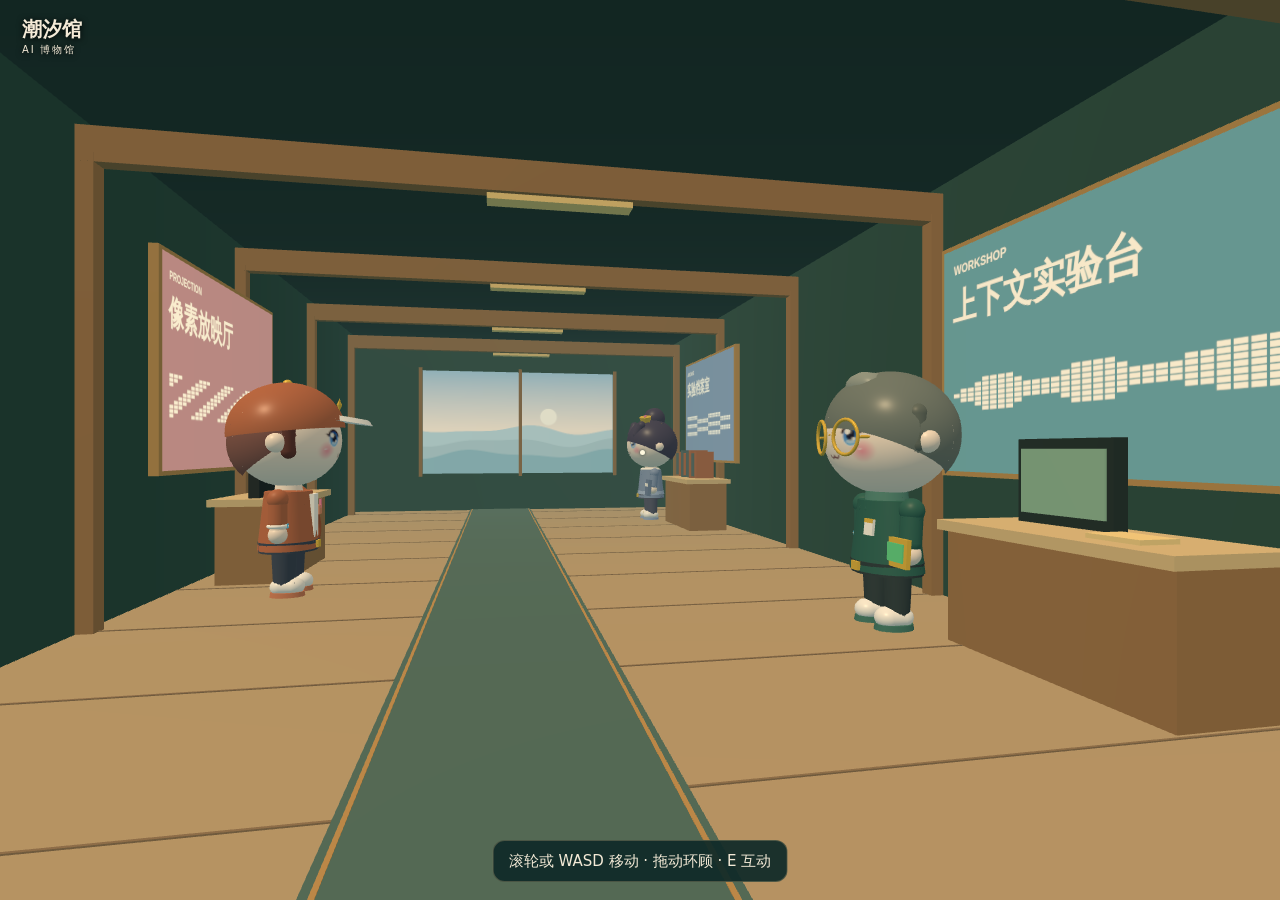
==== AI-Museum.html @ 566a4bd9 "PLUT-2 接入博物馆三处展签与便签实验定稿" ====
<!doctype html><html lang="zh-CN"><meta charset="utf-8"><meta name="viewport" content="width=device-width,initial-scale=1,viewport-fit=cover"><title>潮汐馆 · AI 博物馆</title><style>
*{box-sizing:border-box}body{margin:0;overflow:hidden;background:#182829;color:#f4ead7;font:15px/1.5 system-ui}canvas{position:fixed;inset:0;width:100%;height:100%;touch-action:none;cursor:grab}canvas:active{cursor:grabbing}header{position:fixed;left:22px;top:16px;font:600 20px Georgia,serif;text-shadow:0 1px 6px #000;pointer-events:none}header small{display:block;font:10px system-ui;letter-spacing:.18em}aside{position:fixed;left:50%;bottom:max(18px,env(safe-area-inset-bottom));transform:translateX(-50%);max-width:94vw;width:max-content;text-align:center;background:#102b29ef;border:1px solid #a998715e;border-radius:12px;padding:9px 15px}p{margin:0}nav{display:flex;justify-content:center;gap:6px;flex-wrap:wrap}nav:not(:empty){margin-top:6px}button{min-height:44px;border:0;border-radius:6px;padding:6px 13px;background:#edd6a7;color:#243d38;font:inherit;cursor:pointer}button:focus-visible{outline:3px solid coral}#aim{position:fixed;left:50%;top:50%;width:5px;height:5px;border-radius:50%;background:#fff9df;box-shadow:0 0 3px #293b39;pointer-events:none}#stick{display:none;position:fixed;left:max(16px,env(safe-area-inset-left));bottom:20px;width:76px;height:76px;border:1px solid #fff8;border-radius:50%;background:#102b2970;touch-action:none;place-items:center}#stick i{width:30px;height:30px;border-radius:50%;background:#ece2c4aa}@media(pointer:coarse){#stick{display:grid}aside{left:auto;right:10px;transform:none;max-width:calc(100vw - 115px);font-size:13px}}
aside.visiting {
  display: flex;
  flex-direction: column;
  width: min(38rem, calc(100vw - 32px));
  max-width: none;
  max-height: calc(100dvh - 4.75rem);
  padding: 0;
  overflow: auto;
  text-align: left;
  background: #102b29fa;
  border-color: #b69b6b;
  box-shadow: 0 8px 30px #07131252;
}
.visiting .reading {
  padding: 15px 20px;
  overflow: auto;
  overscroll-behavior: contain;
}
#station-title {margin: 0 0 6px; color: #f3d49e; font: 600 1.15rem/1.5 Georgia,serif}
#status, #label-body {white-space: pre-line; overflow-wrap: anywhere}
.visiting #status, #label-body {font-size: 1rem; line-height: 1.7}
#label {margin-top: 12px; border-top: 1px solid #ac986245}
#label summary {padding: 10px 0; min-height: 44px; color: #ecd4a6; cursor: pointer}
#label-body {padding-bottom: 4px}
.visiting nav {flex: none; justify-content: flex-start; margin: 0; padding: 8px 16px; border-top: 1px solid #ac986245}
.visiting button:last-child {color: #efe3ca; border: 1px solid #978663; background: transparent}
body:has(.visiting) :is(#aim,#stick) {display: none}
@media(max-width: 620px), (max-height: 500px) {
  aside.visiting {left: 50%; right: auto; transform: translateX(-50%); bottom: max(8px,env(safe-area-inset-bottom)); width: min(36rem, calc(100vw - 16px)); max-height: min(68dvh, calc(100dvh - 16px))}
  .visiting .reading {padding: 10px 14px}
  .visiting nav {padding: 6px 10px; gap: 4px}
}
#readout:not([hidden]) {margin-top: 10px; padding: 8px 12px; border-left: 3px solid #deb97e; background: #092320; white-space: pre-line; overflow-wrap: anywhere; line-height: 1.65; color: #e4d5b7}
#label article {border-radius: 6px; background: #eaddc0; color: #233c36; padding: 12px 14px; text-align: start}
#label small {color: #4b6158}
#label h3 {margin: 4px 0 6px; font: 600 1.1rem/1.45 Georgia,serif}
#label footer {padding-top: 8px; margin-top: 6px; border-top: 1px solid #bdb293; color: #40594c}
</style><canvas aria-label="第一人称展馆，可拖动环顾"></canvas><header>潮汐馆<small>AI 博物馆</small></header><div id="aim"></div><div id="stick" aria-label="移动摇杆"><i></i></div><aside><div class="reading"><h2 id="station-title" hidden></h2><p id="status" aria-live="polite"></p><p id="readout" aria-live="polite" hidden></p>
<details id="label" hidden><summary></summary><article><small></small><h3></h3><p id="label-body"></p><footer></footer></article></details></div><nav></nav></aside><script>/* Three.js r170 classic build */
(function(){
/**
 * @license
 * Copyright 2010-2024 Three.js Authors
 * SPDX-License-Identifier: MIT
 */
const t="170",e={LEFT:0,MIDDLE:1,RIGHT:2,ROTATE:0,DOLLY:1,PAN:2},n={ROTATE:0,PAN:1,DOLLY_PAN:2,DOLLY_ROTATE:3},i=0,r=1,s=2,a=3,o=0,l=1,c=2,h=3,u=0,d=1,p=2,m=0,f=1,g=2,v=3,_=4,x=5,y=100,M=101,S=102,b=103,T=104,w=200,E=201,A=202,R=203,C=204,I=205,P=206,L=207,U=208,D=209,N=210,O=211,F=212,B=213,z=214,k=0,V=1,H=2,G=3,W=4,X=5,j=6,q=7,Y=0,Z=1,J=2,K=0,$=1,Q=2,tt=3,et=4,nt=5,it=6,rt=7,st="attached",at="detached",ot=300,lt=301,ct=302,ht=303,ut=304,dt=306,pt=1e3,mt=1001,ft=1002,gt=1003,vt=1004,_t=1004,xt=1005,yt=1005,Mt=1006,St=1007,bt=1007,Tt=1008,wt=1008,Et=1009,At=1010,Rt=1011,Ct=1012,It=1013,Pt=1014,Lt=1015,Ut=1016,Dt=1017,Nt=1018,Ot=1020,Ft=35902,Bt=1021,zt=1022,kt=1023,Vt=1024,Ht=1025,Gt=1026,Wt=1027,Xt=1028,jt=1029,qt=1030,Yt=1031,Zt=1032,Jt=1033,Kt=33776,$t=33777,Qt=33778,te=33779,ee=35840,ne=35841,ie=35842,re=35843,se=36196,ae=37492,oe=37496,le=37808,ce=37809,he=37810,ue=37811,de=37812,pe=37813,me=37814,fe=37815,ge=37816,ve=37817,_e=37818,xe=37819,ye=37820,Me=37821,Se=36492,be=36494,Te=36495,we=36283,Ee=36284,Ae=36285,Re=36286,Ce=2200,Ie=2201,Pe=2202,Le=2300,Ue=2301,De=2302,Ne=2400,Oe=2401,Fe=2402,Be=2500,ze=2501,ke=0,Ve=1,He=2,Ge=3200,We=3201,Xe=3202,je=3203,qe=0,Ye=1,Ze="",Je="srgb",Ke="srgb-linear",$e="linear",Qe="srgb",tn=0,en=7680,nn=7681,rn=7682,sn=7683,an=34055,on=34056,ln=5386,cn=512,hn=513,un=514,dn=515,pn=516,mn=517,fn=518,gn=519,vn=512,_n=513,xn=514,yn=515,Mn=516,Sn=517,bn=518,Tn=519,wn=35044,En=35048,An=35040,Rn=35045,Cn=35049,In=35041,Pn=35046,Ln=35050,Un=35042,Dn="100",Nn="300 es",On=2e3,Fn=2001;class Bn{addEventListener(t,e){void 0===this._listeners&&(this._listeners={});const n=this._listeners;void 0===n[t]&&(n[t]=[]),-1===n[t].indexOf(e)&&n[t].push(e)}hasEventListener(t,e){if(void 0===this._listeners)return!1;const n=this._listeners;return void 0!==n[t]&&-1!==n[t].indexOf(e)}removeEventListener(t,e){if(void 0===this._listeners)return;const n=this._listeners[t];if(void 0!==n){const t=n.indexOf(e);-1!==t&&n.splice(t,1)}}dispatchEvent(t){if(void 0===this._listeners)return;const e=this._listeners[t.type];if(void 0!==e){t.target=this;const n=e.slice(0);for(let e=0,i=n.length;e<i;e++)n[e].call(this,t);t.target=null}}}const zn=["00","01","02","03","04","05","06","07","08","09","0a","0b","0c","0d","0e","0f","10","11","12","13","14","15","16","17","18","19","1a","1b","1c","1d","1e","1f","20","21","22","23","24","25","26","27","28","29","2a","2b","2c","2d","2e","2f","30","31","32","33","34","35","36","37","38","39","3a","3b","3c","3d","3e","3f","40","41","42","43","44","45","46","47","48","49","4a","4b","4c","4d","4e","4f","50","51","52","53","54","55","56","57","58","59","5a","5b","5c","5d","5e","5f","60","61","62","63","64","65","66","67","68","69","6a","6b","6c","6d","6e","6f","70","71","72","73","74","75","76","77","78","79","7a","7b","7c","7d","7e","7f","80","81","82","83","84","85","86","87","88","89","8a","8b","8c","8d","8e","8f","90","91","92","93","94","95","96","97","98","99","9a","9b","9c","9d","9e","9f","a0","a1","a2","a3","a4","a5","a6","a7","a8","a9","aa","ab","ac","ad","ae","af","b0","b1","b2","b3","b4","b5","b6","b7","b8","b9","ba","bb","bc","bd","be","bf","c0","c1","c2","c3","c4","c5","c6","c7","c8","c9","ca","cb","cc","cd","ce","cf","d0","d1","d2","d3","d4","d5","d6","d7","d8","d9","da","db","dc","dd","de","df","e0","e1","e2","e3","e4","e5","e6","e7","e8","e9","ea","eb","ec","ed","ee","ef","f0","f1","f2","f3","f4","f5","f6","f7","f8","f9","fa","fb","fc","fd","fe","ff"];let kn=1234567;const Vn=Math.PI/180,Hn=180/Math.PI;function Gn(){const t=4294967295*Math.random()|0,e=4294967295*Math.random()|0,n=4294967295*Math.random()|0,i=4294967295*Math.random()|0;return(zn[255&t]+zn[t>>8&255]+zn[t>>16&255]+zn[t>>24&255]+"-"+zn[255&e]+zn[e>>8&255]+"-"+zn[e>>16&15|64]+zn[e>>24&255]+"-"+zn[63&n|128]+zn[n>>8&255]+"-"+zn[n>>16&255]+zn[n>>24&255]+zn[255&i]+zn[i>>8&255]+zn[i>>16&255]+zn[i>>24&255]).toLowerCase()}function Wn(t,e,n){return Math.max(e,Math.min(n,t))}function Xn(t,e){return(t%e+e)%e}function jn(t,e,n){return(1-n)*t+n*e}function qn(t,e){switch(e.constructor){case Float32Array:return t;case Uint32Array:return t/4294967295;case Uint16Array:return t/65535;case Uint8Array:return t/255;case Int32Array:return Math.max(t/2147483647,-1);case Int16Array:return Math.max(t/32767,-1);case Int8Array:return Math.max(t/127,-1);default:throw new Error("Invalid component type.")}}function Yn(t,e){switch(e.constructor){case Float32Array:return t;case Uint32Array:return Math.round(4294967295*t);case Uint16Array:return Math.round(65535*t);case Uint8Array:return Math.round(255*t);case Int32Array:return Math.round(2147483647*t);case Int16Array:return Math.round(32767*t);case Int8Array:return Math.round(127*t);default:throw new Error("Invalid component type.")}}const Zn={DEG2RAD:Vn,RAD2DEG:Hn,generateUUID:Gn,clamp:Wn,euclideanModulo:Xn,mapLinear:function(t,e,n,i,r){return i+(t-e)*(r-i)/(n-e)},inverseLerp:function(t,e,n){return t!==e?(n-t)/(e-t):0},lerp:jn,damp:function(t,e,n,i){return jn(t,e,1-Math.exp(-n*i))},pingpong:function(t,e=1){return e-Math.abs(Xn(t,2*e)-e)},smoothstep:function(t,e,n){return t<=e?0:t>=n?1:(t=(t-e)/(n-e))*t*(3-2*t)},smootherstep:function(t,e,n){return t<=e?0:t>=n?1:(t=(t-e)/(n-e))*t*t*(t*(6*t-15)+10)},randInt:function(t,e){return t+Math.floor(Math.random()*(e-t+1))},randFloat:function(t,e){return t+Math.random()*(e-t)},randFloatSpread:function(t){return t*(.5-Math.random())},seededRandom:function(t){void 0!==t&&(kn=t);let e=kn+=1831565813;return e=Math.imul(e^e>>>15,1|e),e^=e+Math.imul(e^e>>>7,61|e),((e^e>>>14)>>>0)/4294967296},degToRad:function(t){return t*Vn},radToDeg:function(t){return t*Hn},isPowerOfTwo:function(t){return!(t&t-1)&&0!==t},ceilPowerOfTwo:function(t){return Math.pow(2,Math.ceil(Math.log(t)/Math.LN2))},floorPowerOfTwo:function(t){return Math.pow(2,Math.floor(Math.log(t)/Math.LN2))},setQuaternionFromProperEuler:function(t,e,n,i,r){const s=Math.cos,a=Math.sin,o=s(n/2),l=a(n/2),c=s((e+i)/2),h=a((e+i)/2),u=s((e-i)/2),d=a((e-i)/2),p=s((i-e)/2),m=a((i-e)/2);switch(r){case"XYX":t.set(o*h,l*u,l*d,o*c);break;case"YZY":t.set(l*d,o*h,l*u,o*c);break;case"ZXZ":t.set(l*u,l*d,o*h,o*c);break;case"XZX":t.set(o*h,l*m,l*p,o*c);break;case"YXY":t.set(l*p,o*h,l*m,o*c);break;case"ZYZ":t.set(l*m,l*p,o*h,o*c);break;default:console.warn("THREE.MathUtils: .setQuaternionFromProperEuler() encountered an unknown order: "+r)}},normalize:Yn,denormalize:qn};class Jn{constructor(t=0,e=0){Jn.prototype.isVector2=!0,this.x=t,this.y=e}get width(){return this.x}set width(t){this.x=t}get height(){return this.y}set height(t){this.y=t}set(t,e){return this.x=t,this.y=e,this}setScalar(t){return this.x=t,this.y=t,this}setX(t){return this.x=t,this}setY(t){return this.y=t,this}setComponent(t,e){switch(t){case 0:this.x=e;break;case 1:this.y=e;break;default:throw new Error("index is out of range: "+t)}return this}getComponent(t){switch(t){case 0:return this.x;case 1:return this.y;default:throw new Error("index is out of range: "+t)}}clone(){return new this.constructor(this.x,this.y)}copy(t){return this.x=t.x,this.y=t.y,this}add(t){return this.x+=t.x,this.y+=t.y,this}addScalar(t){return this.x+=t,this.y+=t,this}addVectors(t,e){return this.x=t.x+e.x,this.y=t.y+e.y,this}addScaledVector(t,e){return this.x+=t.x*e,this.y+=t.y*e,this}sub(t){return this.x-=t.x,this.y-=t.y,this}subScalar(t){return this.x-=t,this.y-=t,this}subVectors(t,e){return this.x=t.x-e.x,this.y=t.y-e.y,this}multiply(t){return this.x*=t.x,this.y*=t.y,this}multiplyScalar(t){return this.x*=t,this.y*=t,this}divide(t){return this.x/=t.x,this.y/=t.y,this}divideScalar(t){return this.multiplyScalar(1/t)}applyMatrix3(t){const e=this.x,n=this.y,i=t.elements;return this.x=i[0]*e+i[3]*n+i[6],this.y=i[1]*e+i[4]*n+i[7],this}min(t){return this.x=Math.min(this.x,t.x),this.y=Math.min(this.y,t.y),this}max(t){return this.x=Math.max(this.x,t.x),this.y=Math.max(this.y,t.y),this}clamp(t,e){return this.x=Math.max(t.x,Math.min(e.x,this.x)),this.y=Math.max(t.y,Math.min(e.y,this.y)),this}clampScalar(t,e){return this.x=Math.max(t,Math.min(e,this.x)),this.y=Math.max(t,Math.min(e,this.y)),this}clampLength(t,e){const n=this.length();return this.divideScalar(n||1).multiplyScalar(Math.max(t,Math.min(e,n)))}floor(){return this.x=Math.floor(this.x),this.y=Math.floor(this.y),this}ceil(){return this.x=Math.ceil(this.x),this.y=Math.ceil(this.y),this}round(){return this.x=Math.round(this.x),this.y=Math.round(this.y),this}roundToZero(){return this.x=Math.trunc(this.x),this.y=Math.trunc(this.y),this}negate(){return this.x=-this.x,this.y=-this.y,this}dot(t){return this.x*t.x+this.y*t.y}cross(t){return this.x*t.y-this.y*t.x}lengthSq(){return this.x*this.x+this.y*this.y}length(){return Math.sqrt(this.x*this.x+this.y*this.y)}manhattanLength(){return Math.abs(this.x)+Math.abs(this.y)}normalize(){return this.divideScalar(this.length()||1)}angle(){return Math.atan2(-this.y,-this.x)+Math.PI}angleTo(t){const e=Math.sqrt(this.lengthSq()*t.lengthSq());if(0===e)return Math.PI/2;const n=this.dot(t)/e;return Math.acos(Wn(n,-1,1))}distanceTo(t){return Math.sqrt(this.distanceToSquared(t))}distanceToSquared(t){const e=this.x-t.x,n=this.y-t.y;return e*e+n*n}manhattanDistanceTo(t){return Math.abs(this.x-t.x)+Math.abs(this.y-t.y)}setLength(t){return this.normalize().multiplyScalar(t)}lerp(t,e){return this.x+=(t.x-this.x)*e,this.y+=(t.y-this.y)*e,this}lerpVectors(t,e,n){return this.x=t.x+(e.x-t.x)*n,this.y=t.y+(e.y-t.y)*n,this}equals(t){return t.x===this.x&&t.y===this.y}fromArray(t,e=0){return this.x=t[e],this.y=t[e+1],this}toArray(t=[],e=0){return t[e]=this.x,t[e+1]=this.y,t}fromBufferAttribute(t,e){return this.x=t.getX(e),this.y=t.getY(e),this}rotateAround(t,e){const n=Math.cos(e),i=Math.sin(e),r=this.x-t.x,s=this.y-t.y;return this.x=r*n-s*i+t.x,this.y=r*i+s*n+t.y,this}random(){return this.x=Math.random(),this.y=Math.random(),this}*[Symbol.iterator](){yield this.x,yield this.y}}class Kn{constructor(t,e,n,i,r,s,a,o,l){Kn.prototype.isMatrix3=!0,this.elements=[1,0,0,0,1,0,0,0,1],void 0!==t&&this.set(t,e,n,i,r,s,a,o,l)}set(t,e,n,i,r,s,a,o,l){const c=this.elements;return c[0]=t,c[1]=i,c[2]=a,c[3]=e,c[4]=r,c[5]=o,c[6]=n,c[7]=s,c[8]=l,this}identity(){return this.set(1,0,0,0,1,0,0,0,1),this}copy(t){const e=this.elements,n=t.elements;return e[0]=n[0],e[1]=n[1],e[2]=n[2],e[3]=n[3],e[4]=n[4],e[5]=n[5],e[6]=n[6],e[7]=n[7],e[8]=n[8],this}extractBasis(t,e,n){return t.setFromMatrix3Column(this,0),e.setFromMatrix3Column(this,1),n.setFromMatrix3Column(this,2),this}setFromMatrix4(t){const e=t.elements;return this.set(e[0],e[4],e[8],e[1],e[5],e[9],e[2],e[6],e[10]),this}multiply(t){return this.multiplyMatrices(this,t)}premultiply(t){return this.multiplyMatrices(t,this)}multiplyMatrices(t,e){const n=t.elements,i=e.elements,r=this.elements,s=n[0],a=n[3],o=n[6],l=n[1],c=n[4],h=n[7],u=n[2],d=n[5],p=n[8],m=i[0],f=i[3],g=i[6],v=i[1],_=i[4],x=i[7],y=i[2],M=i[5],S=i[8];return r[0]=s*m+a*v+o*y,r[3]=s*f+a*_+o*M,r[6]=s*g+a*x+o*S,r[1]=l*m+c*v+h*y,r[4]=l*f+c*_+h*M,r[7]=l*g+c*x+h*S,r[2]=u*m+d*v+p*y,r[5]=u*f+d*_+p*M,r[8]=u*g+d*x+p*S,this}multiplyScalar(t){const e=this.elements;return e[0]*=t,e[3]*=t,e[6]*=t,e[1]*=t,e[4]*=t,e[7]*=t,e[2]*=t,e[5]*=t,e[8]*=t,this}determinant(){const t=this.elements,e=t[0],n=t[1],i=t[2],r=t[3],s=t[4],a=t[5],o=t[6],l=t[7],c=t[8];return e*s*c-e*a*l-n*r*c+n*a*o+i*r*l-i*s*o}invert(){const t=this.elements,e=t[0],n=t[1],i=t[2],r=t[3],s=t[4],a=t[5],o=t[6],l=t[7],c=t[8],h=c*s-a*l,u=a*o-c*r,d=l*r-s*o,p=e*h+n*u+i*d;if(0===p)return this.set(0,0,0,0,0,0,0,0,0);const m=1/p;return t[0]=h*m,t[1]=(i*l-c*n)*m,t[2]=(a*n-i*s)*m,t[3]=u*m,t[4]=(c*e-i*o)*m,t[5]=(i*r-a*e)*m,t[6]=d*m,t[7]=(n*o-l*e)*m,t[8]=(s*e-n*r)*m,this}transpose(){let t;const e=this.elements;return t=e[1],e[1]=e[3],e[3]=t,t=e[2],e[2]=e[6],e[6]=t,t=e[5],e[5]=e[7],e[7]=t,this}getNormalMatrix(t){return this.setFromMatrix4(t).invert().transpose()}transposeIntoArray(t){const e=this.elements;return t[0]=e[0],t[1]=e[3],t[2]=e[6],t[3]=e[1],t[4]=e[4],t[5]=e[7],t[6]=e[2],t[7]=e[5],t[8]=e[8],this}setUvTransform(t,e,n,i,r,s,a){const o=Math.cos(r),l=Math.sin(r);return this.set(n*o,n*l,-n*(o*s+l*a)+s+t,-i*l,i*o,-i*(-l*s+o*a)+a+e,0,0,1),this}scale(t,e){return this.premultiply($n.makeScale(t,e)),this}rotate(t){return this.premultiply($n.makeRotation(-t)),this}translate(t,e){return this.premultiply($n.makeTranslation(t,e)),this}makeTranslation(t,e){return t.isVector2?this.set(1,0,t.x,0,1,t.y,0,0,1):this.set(1,0,t,0,1,e,0,0,1),this}makeRotation(t){const e=Math.cos(t),n=Math.sin(t);return this.set(e,-n,0,n,e,0,0,0,1),this}makeScale(t,e){return this.set(t,0,0,0,e,0,0,0,1),this}equals(t){const e=this.elements,n=t.elements;for(let t=0;t<9;t++)if(e[t]!==n[t])return!1;return!0}fromArray(t,e=0){for(let n=0;n<9;n++)this.elements[n]=t[n+e];return this}toArray(t=[],e=0){const n=this.elements;return t[e]=n[0],t[e+1]=n[1],t[e+2]=n[2],t[e+3]=n[3],t[e+4]=n[4],t[e+5]=n[5],t[e+6]=n[6],t[e+7]=n[7],t[e+8]=n[8],t}clone(){return(new this.constructor).fromArray(this.elements)}}const $n=new Kn;function Qn(t){for(let e=t.length-1;e>=0;--e)if(t[e]>=65535)return!0;return!1}const ti={Int8Array:Int8Array,Uint8Array:Uint8Array,Uint8ClampedArray:Uint8ClampedArray,Int16Array:Int16Array,Uint16Array:Uint16Array,Int32Array:Int32Array,Uint32Array:Uint32Array,Float32Array:Float32Array,Float64Array:Float64Array};function ei(t,e){return new ti[t](e)}function ni(t){return document.createElementNS("http://www.w3.org/1999/xhtml",t)}function ii(){const t=ni("canvas");return t.style.display="block",t}const ri={};function si(t){t in ri||(ri[t]=!0,console.warn(t))}const ai={enabled:!0,workingColorSpace:Ke,spaces:{},convert:function(t,e,n){return!1!==this.enabled&&e!==n&&e&&n?(this.spaces[e].transfer===Qe&&(t.r=oi(t.r),t.g=oi(t.g),t.b=oi(t.b)),this.spaces[e].primaries!==this.spaces[n].primaries&&(t.applyMatrix3(this.spaces[e].toXYZ),t.applyMatrix3(this.spaces[n].fromXYZ)),this.spaces[n].transfer===Qe&&(t.r=li(t.r),t.g=li(t.g),t.b=li(t.b)),t):t},fromWorkingColorSpace:function(t,e){return this.convert(t,this.workingColorSpace,e)},toWorkingColorSpace:function(t,e){return this.convert(t,e,this.workingColorSpace)},getPrimaries:function(t){return this.spaces[t].primaries},getTransfer:function(t){return t===Ze?$e:this.spaces[t].transfer},getLuminanceCoefficients:function(t,e=this.workingColorSpace){return t.fromArray(this.spaces[e].luminanceCoefficients)},define:function(t){Object.assign(this.spaces,t)},_getMatrix:function(t,e,n){return t.copy(this.spaces[e].toXYZ).multiply(this.spaces[n].fromXYZ)},_getDrawingBufferColorSpace:function(t){return this.spaces[t].outputColorSpaceConfig.drawingBufferColorSpace},_getUnpackColorSpace:function(t=this.workingColorSpace){return this.spaces[t].workingColorSpaceConfig.unpackColorSpace}};function oi(t){return t<.04045?.0773993808*t:Math.pow(.9478672986*t+.0521327014,2.4)}function li(t){return t<.0031308?12.92*t:1.055*Math.pow(t,.41666)-.055}const ci=[.64,.33,.3,.6,.15,.06],hi=[.2126,.7152,.0722],ui=[.3127,.329],di=(new Kn).set(.4123908,.3575843,.1804808,.212639,.7151687,.0721923,.0193308,.1191948,.9505322),pi=(new Kn).set(3.2409699,-1.5373832,-.4986108,-.9692436,1.8759675,.0415551,.0556301,-.203977,1.0569715);let mi;ai.define({[Ke]:{primaries:ci,whitePoint:ui,transfer:$e,toXYZ:di,fromXYZ:pi,luminanceCoefficients:hi,workingColorSpaceConfig:{unpackColorSpace:Je},outputColorSpaceConfig:{drawingBufferColorSpace:Je}},[Je]:{primaries:ci,whitePoint:ui,transfer:Qe,toXYZ:di,fromXYZ:pi,luminanceCoefficients:hi,outputColorSpaceConfig:{drawingBufferColorSpace:Je}}});class fi{static getDataURL(t){if(/^data:/i.test(t.src))return t.src;if("undefined"==typeof HTMLCanvasElement)return t.src;let e;if(t instanceof HTMLCanvasElement)e=t;else{void 0===mi&&(mi=ni("canvas")),mi.width=t.width,mi.height=t.height;const n=mi.getContext("2d");t instanceof ImageData?n.putImageData(t,0,0):n.drawImage(t,0,0,t.width,t.height),e=mi}return e.width>2048||e.height>2048?(console.warn("THREE.ImageUtils.getDataURL: Image converted to jpg for performance reasons",t),e.toDataURL("image/jpeg",.6)):e.toDataURL("image/png")}static sRGBToLinear(t){if("undefined"!=typeof HTMLImageElement&&t instanceof HTMLImageElement||"undefined"!=typeof HTMLCanvasElement&&t instanceof HTMLCanvasElement||"undefined"!=typeof ImageBitmap&&t instanceof ImageBitmap){const e=ni("canvas");e.width=t.width,e.height=t.height;const n=e.getContext("2d");n.drawImage(t,0,0,t.width,t.height);const i=n.getImageData(0,0,t.width,t.height),r=i.data;for(let t=0;t<r.length;t++)r[t]=255*oi(r[t]/255);return n.putImageData(i,0,0),e}if(t.data){const e=t.data.slice(0);for(let t=0;t<e.length;t++)e instanceof Uint8Array||e instanceof Uint8ClampedArray?e[t]=Math.floor(255*oi(e[t]/255)):e[t]=oi(e[t]);return{data:e,width:t.width,height:t.height}}return console.warn("THREE.ImageUtils.sRGBToLinear(): Unsupported image type. No color space conversion applied."),t}}let gi=0;class vi{constructor(t=null){this.isSource=!0,Object.defineProperty(this,"id",{value:gi++}),this.uuid=Gn(),this.data=t,this.dataReady=!0,this.version=0}set needsUpdate(t){!0===t&&this.version++}toJSON(t){const e=void 0===t||"string"==typeof t;if(!e&&void 0!==t.images[this.uuid])return t.images[this.uuid];const n={uuid:this.uuid,url:""},i=this.data;if(null!==i){let t;if(Array.isArray(i)){t=[];for(let e=0,n=i.length;e<n;e++)i[e].isDataTexture?t.push(_i(i[e].image)):t.push(_i(i[e]))}else t=_i(i);n.url=t}return e||(t.images[this.uuid]=n),n}}function _i(t){return"undefined"!=typeof HTMLImageElement&&t instanceof HTMLImageElement||"undefined"!=typeof HTMLCanvasElement&&t instanceof HTMLCanvasElement||"undefined"!=typeof ImageBitmap&&t instanceof ImageBitmap?fi.getDataURL(t):t.data?{data:Array.from(t.data),width:t.width,height:t.height,type:t.data.constructor.name}:(console.warn("THREE.Texture: Unable to serialize Texture."),{})}let xi=0;class yi extends Bn{constructor(t=yi.DEFAULT_IMAGE,e=yi.DEFAULT_MAPPING,n=1001,i=1001,r=1006,s=1008,a=1023,o=1009,l=yi.DEFAULT_ANISOTROPY,c=""){super(),this.isTexture=!0,Object.defineProperty(this,"id",{value:xi++}),this.uuid=Gn(),this.name="",this.source=new vi(t),this.mipmaps=[],this.mapping=e,this.channel=0,this.wrapS=n,this.wrapT=i,this.magFilter=r,this.minFilter=s,this.anisotropy=l,this.format=a,this.internalFormat=null,this.type=o,this.offset=new Jn(0,0),this.repeat=new Jn(1,1),this.center=new Jn(0,0),this.rotation=0,this.matrixAutoUpdate=!0,this.matrix=new Kn,this.generateMipmaps=!0,this.premultiplyAlpha=!1,this.flipY=!0,this.unpackAlignment=4,this.colorSpace=c,this.userData={},this.version=0,this.onUpdate=null,this.isRenderTargetTexture=!1,this.pmremVersion=0}get image(){return this.source.data}set image(t=null){this.source.data=t}updateMatrix(){this.matrix.setUvTransform(this.offset.x,this.offset.y,this.repeat.x,this.repeat.y,this.rotation,this.center.x,this.center.y)}clone(){return(new this.constructor).copy(this)}copy(t){return this.name=t.name,this.source=t.source,this.mipmaps=t.mipmaps.slice(0),this.mapping=t.mapping,this.channel=t.channel,this.wrapS=t.wrapS,this.wrapT=t.wrapT,this.magFilter=t.magFilter,this.minFilter=t.minFilter,this.anisotropy=t.anisotropy,this.format=t.format,this.internalFormat=t.internalFormat,this.type=t.type,this.offset.copy(t.offset),this.repeat.copy(t.repeat),this.center.copy(t.center),this.rotation=t.rotation,this.matrixAutoUpdate=t.matrixAutoUpdate,this.matrix.copy(t.matrix),this.generateMipmaps=t.generateMipmaps,this.premultiplyAlpha=t.premultiplyAlpha,this.flipY=t.flipY,this.unpackAlignment=t.unpackAlignment,this.colorSpace=t.colorSpace,this.userData=JSON.parse(JSON.stringify(t.userData)),this.needsUpdate=!0,this}toJSON(t){const e=void 0===t||"string"==typeof t;if(!e&&void 0!==t.textures[this.uuid])return t.textures[this.uuid];const n={metadata:{version:4.6,type:"Texture",generator:"Texture.toJSON"},uuid:this.uuid,name:this.name,image:this.source.toJSON(t).uuid,mapping:this.mapping,channel:this.channel,repeat:[this.repeat.x,this.repeat.y],offset:[this.offset.x,this.offset.y],center:[this.center.x,this.center.y],rotation:this.rotation,wrap:[this.wrapS,this.wrapT],format:this.format,internalFormat:this.internalFormat,type:this.type,colorSpace:this.colorSpace,minFilter:this.minFilter,magFilter:this.magFilter,anisotropy:this.anisotropy,flipY:this.flipY,generateMipmaps:this.generateMipmaps,premultiplyAlpha:this.premultiplyAlpha,unpackAlignment:this.unpackAlignment};return Object.keys(this.userData).length>0&&(n.userData=this.userData),e||(t.textures[this.uuid]=n),n}dispose(){this.dispatchEvent({type:"dispose"})}transformUv(t){if(this.mapping!==ot)return t;if(t.applyMatrix3(this.matrix),t.x<0||t.x>1)switch(this.wrapS){case pt:t.x=t.x-Math.floor(t.x);break;case mt:t.x=t.x<0?0:1;break;case ft:1===Math.abs(Math.floor(t.x)%2)?t.x=Math.ceil(t.x)-t.x:t.x=t.x-Math.floor(t.x)}if(t.y<0||t.y>1)switch(this.wrapT){case pt:t.y=t.y-Math.floor(t.y);break;case mt:t.y=t.y<0?0:1;break;case ft:1===Math.abs(Math.floor(t.y)%2)?t.y=Math.ceil(t.y)-t.y:t.y=t.y-Math.floor(t.y)}return this.flipY&&(t.y=1-t.y),t}set needsUpdate(t){!0===t&&(this.version++,this.source.needsUpdate=!0)}set needsPMREMUpdate(t){!0===t&&this.pmremVersion++}}yi.DEFAULT_IMAGE=null,yi.DEFAULT_MAPPING=ot,yi.DEFAULT_ANISOTROPY=1;class Mi{constructor(t=0,e=0,n=0,i=1){Mi.prototype.isVector4=!0,this.x=t,this.y=e,this.z=n,this.w=i}get width(){return this.z}set width(t){this.z=t}get height(){return this.w}set height(t){this.w=t}set(t,e,n,i){return this.x=t,this.y=e,this.z=n,this.w=i,this}setScalar(t){return this.x=t,this.y=t,this.z=t,this.w=t,this}setX(t){return this.x=t,this}setY(t){return this.y=t,this}setZ(t){return this.z=t,this}setW(t){return this.w=t,this}setComponent(t,e){switch(t){case 0:this.x=e;break;case 1:this.y=e;break;case 2:this.z=e;break;case 3:this.w=e;break;default:throw new Error("index is out of range: "+t)}return this}getComponent(t){switch(t){case 0:return this.x;case 1:return this.y;case 2:return this.z;case 3:return this.w;default:throw new Error("index is out of range: "+t)}}clone(){return new this.constructor(this.x,this.y,this.z,this.w)}copy(t){return this.x=t.x,this.y=t.y,this.z=t.z,this.w=void 0!==t.w?t.w:1,this}add(t){return this.x+=t.x,this.y+=t.y,this.z+=t.z,this.w+=t.w,this}addScalar(t){return this.x+=t,this.y+=t,this.z+=t,this.w+=t,this}addVectors(t,e){return this.x=t.x+e.x,this.y=t.y+e.y,this.z=t.z+e.z,this.w=t.w+e.w,this}addScaledVector(t,e){return this.x+=t.x*e,this.y+=t.y*e,this.z+=t.z*e,this.w+=t.w*e,this}sub(t){return this.x-=t.x,this.y-=t.y,this.z-=t.z,this.w-=t.w,this}subScalar(t){return this.x-=t,this.y-=t,this.z-=t,this.w-=t,this}subVectors(t,e){return this.x=t.x-e.x,this.y=t.y-e.y,this.z=t.z-e.z,this.w=t.w-e.w,this}multiply(t){return this.x*=t.x,this.y*=t.y,this.z*=t.z,this.w*=t.w,this}multiplyScalar(t){return this.x*=t,this.y*=t,this.z*=t,this.w*=t,this}applyMatrix4(t){const e=this.x,n=this.y,i=this.z,r=this.w,s=t.elements;return this.x=s[0]*e+s[4]*n+s[8]*i+s[12]*r,this.y=s[1]*e+s[5]*n+s[9]*i+s[13]*r,this.z=s[2]*e+s[6]*n+s[10]*i+s[14]*r,this.w=s[3]*e+s[7]*n+s[11]*i+s[15]*r,this}divide(t){return this.x/=t.x,this.y/=t.y,this.z/=t.z,this.w/=t.w,this}divideScalar(t){return this.multiplyScalar(1/t)}setAxisAngleFromQuaternion(t){this.w=2*Math.acos(t.w);const e=Math.sqrt(1-t.w*t.w);return e<1e-4?(this.x=1,this.y=0,this.z=0):(this.x=t.x/e,this.y=t.y/e,this.z=t.z/e),this}setAxisAngleFromRotationMatrix(t){let e,n,i,r;const s=.01,a=.1,o=t.elements,l=o[0],c=o[4],h=o[8],u=o[1],d=o[5],p=o[9],m=o[2],f=o[6],g=o[10];if(Math.abs(c-u)<s&&Math.abs(h-m)<s&&Math.abs(p-f)<s){if(Math.abs(c+u)<a&&Math.abs(h+m)<a&&Math.abs(p+f)<a&&Math.abs(l+d+g-3)<a)return this.set(1,0,0,0),this;e=Math.PI;const t=(l+1)/2,o=(d+1)/2,v=(g+1)/2,_=(c+u)/4,x=(h+m)/4,y=(p+f)/4;return t>o&&t>v?t<s?(n=0,i=.707106781,r=.707106781):(n=Math.sqrt(t),i=_/n,r=x/n):o>v?o<s?(n=.707106781,i=0,r=.707106781):(i=Math.sqrt(o),n=_/i,r=y/i):v<s?(n=.707106781,i=.707106781,r=0):(r=Math.sqrt(v),n=x/r,i=y/r),this.set(n,i,r,e),this}let v=Math.sqrt((f-p)*(f-p)+(h-m)*(h-m)+(u-c)*(u-c));return Math.abs(v)<.001&&(v=1),this.x=(f-p)/v,this.y=(h-m)/v,this.z=(u-c)/v,this.w=Math.acos((l+d+g-1)/2),this}setFromMatrixPosition(t){const e=t.elements;return this.x=e[12],this.y=e[13],this.z=e[14],this.w=e[15],this}min(t){return this.x=Math.min(this.x,t.x),this.y=Math.min(this.y,t.y),this.z=Math.min(this.z,t.z),this.w=Math.min(this.w,t.w),this}max(t){return this.x=Math.max(this.x,t.x),this.y=Math.max(this.y,t.y),this.z=Math.max(this.z,t.z),this.w=Math.max(this.w,t.w),this}clamp(t,e){return this.x=Math.max(t.x,Math.min(e.x,this.x)),this.y=Math.max(t.y,Math.min(e.y,this.y)),this.z=Math.max(t.z,Math.min(e.z,this.z)),this.w=Math.max(t.w,Math.min(e.w,this.w)),this}clampScalar(t,e){return this.x=Math.max(t,Math.min(e,this.x)),this.y=Math.max(t,Math.min(e,this.y)),this.z=Math.max(t,Math.min(e,this.z)),this.w=Math.max(t,Math.min(e,this.w)),this}clampLength(t,e){const n=this.length();return this.divideScalar(n||1).multiplyScalar(Math.max(t,Math.min(e,n)))}floor(){return this.x=Math.floor(this.x),this.y=Math.floor(this.y),this.z=Math.floor(this.z),this.w=Math.floor(this.w),this}ceil(){return this.x=Math.ceil(this.x),this.y=Math.ceil(this.y),this.z=Math.ceil(this.z),this.w=Math.ceil(this.w),this}round(){return this.x=Math.round(this.x),this.y=Math.round(this.y),this.z=Math.round(this.z),this.w=Math.round(this.w),this}roundToZero(){return this.x=Math.trunc(this.x),this.y=Math.trunc(this.y),this.z=Math.trunc(this.z),this.w=Math.trunc(this.w),this}negate(){return this.x=-this.x,this.y=-this.y,this.z=-this.z,this.w=-this.w,this}dot(t){return this.x*t.x+this.y*t.y+this.z*t.z+this.w*t.w}lengthSq(){return this.x*this.x+this.y*this.y+this.z*this.z+this.w*this.w}length(){return Math.sqrt(this.x*this.x+this.y*this.y+this.z*this.z+this.w*this.w)}manhattanLength(){return Math.abs(this.x)+Math.abs(this.y)+Math.abs(this.z)+Math.abs(this.w)}normalize(){return this.divideScalar(this.length()||1)}setLength(t){return this.normalize().multiplyScalar(t)}lerp(t,e){return this.x+=(t.x-this.x)*e,this.y+=(t.y-this.y)*e,this.z+=(t.z-this.z)*e,this.w+=(t.w-this.w)*e,this}lerpVectors(t,e,n){return this.x=t.x+(e.x-t.x)*n,this.y=t.y+(e.y-t.y)*n,this.z=t.z+(e.z-t.z)*n,this.w=t.w+(e.w-t.w)*n,this}equals(t){return t.x===this.x&&t.y===this.y&&t.z===this.z&&t.w===this.w}fromArray(t,e=0){return this.x=t[e],this.y=t[e+1],this.z=t[e+2],this.w=t[e+3],this}toArray(t=[],e=0){return t[e]=this.x,t[e+1]=this.y,t[e+2]=this.z,t[e+3]=this.w,t}fromBufferAttribute(t,e){return this.x=t.getX(e),this.y=t.getY(e),this.z=t.getZ(e),this.w=t.getW(e),this}random(){return this.x=Math.random(),this.y=Math.random(),this.z=Math.random(),this.w=Math.random(),this}*[Symbol.iterator](){yield this.x,yield this.y,yield this.z,yield this.w}}class Si extends Bn{constructor(t=1,e=1,n={}){super(),this.isRenderTarget=!0,this.width=t,this.height=e,this.depth=1,this.scissor=new Mi(0,0,t,e),this.scissorTest=!1,this.viewport=new Mi(0,0,t,e);const i={width:t,height:e,depth:1};n=Object.assign({generateMipmaps:!1,internalFormat:null,minFilter:Mt,depthBuffer:!0,stencilBuffer:!1,resolveDepthBuffer:!0,resolveStencilBuffer:!0,depthTexture:null,samples:0,count:1},n);const r=new yi(i,n.mapping,n.wrapS,n.wrapT,n.magFilter,n.minFilter,n.format,n.type,n.anisotropy,n.colorSpace);r.flipY=!1,r.generateMipmaps=n.generateMipmaps,r.internalFormat=n.internalFormat,this.textures=[];const s=n.count;for(let t=0;t<s;t++)this.textures[t]=r.clone(),this.textures[t].isRenderTargetTexture=!0;this.depthBuffer=n.depthBuffer,this.stencilBuffer=n.stencilBuffer,this.resolveDepthBuffer=n.resolveDepthBuffer,this.resolveStencilBuffer=n.resolveStencilBuffer,this.depthTexture=n.depthTexture,this.samples=n.samples}get texture(){return this.textures[0]}set texture(t){this.textures[0]=t}setSize(t,e,n=1){if(this.width!==t||this.height!==e||this.depth!==n){this.width=t,this.height=e,this.depth=n;for(let i=0,r=this.textures.length;i<r;i++)this.textures[i].image.width=t,this.textures[i].image.height=e,this.textures[i].image.depth=n;this.dispose()}this.viewport.set(0,0,t,e),this.scissor.set(0,0,t,e)}clone(){return(new this.constructor).copy(this)}copy(t){this.width=t.width,this.height=t.height,this.depth=t.depth,this.scissor.copy(t.scissor),this.scissorTest=t.scissorTest,this.viewport.copy(t.viewport),this.textures.length=0;for(let e=0,n=t.textures.length;e<n;e++)this.textures[e]=t.textures[e].clone(),this.textures[e].isRenderTargetTexture=!0;const e=Object.assign({},t.texture.image);return this.texture.source=new vi(e),this.depthBuffer=t.depthBuffer,this.stencilBuffer=t.stencilBuffer,this.resolveDepthBuffer=t.resolveDepthBuffer,this.resolveStencilBuffer=t.resolveStencilBuffer,null!==t.depthTexture&&(this.depthTexture=t.depthTexture.clone()),this.samples=t.samples,this}dispose(){this.dispatchEvent({type:"dispose"})}}class bi extends Si{constructor(t=1,e=1,n={}){super(t,e,n),this.isWebGLRenderTarget=!0}}class Ti extends yi{constructor(t=null,e=1,n=1,i=1){super(null),this.isDataArrayTexture=!0,this.image={data:t,width:e,height:n,depth:i},this.magFilter=gt,this.minFilter=gt,this.wrapR=mt,this.generateMipmaps=!1,this.flipY=!1,this.unpackAlignment=1,this.layerUpdates=new Set}addLayerUpdate(t){this.layerUpdates.add(t)}clearLayerUpdates(){this.layerUpdates.clear()}}class wi extends bi{constructor(t=1,e=1,n=1,i={}){super(t,e,i),this.isWebGLArrayRenderTarget=!0,this.depth=n,this.texture=new Ti(null,t,e,n),this.texture.isRenderTargetTexture=!0}}class Ei extends yi{constructor(t=null,e=1,n=1,i=1){super(null),this.isData3DTexture=!0,this.image={data:t,width:e,height:n,depth:i},this.magFilter=gt,this.minFilter=gt,this.wrapR=mt,this.generateMipmaps=!1,this.flipY=!1,this.unpackAlignment=1}}class Ai extends bi{constructor(t=1,e=1,n=1,i={}){super(t,e,i),this.isWebGL3DRenderTarget=!0,this.depth=n,this.texture=new Ei(null,t,e,n),this.texture.isRenderTargetTexture=!0}}class Ri{constructor(t=0,e=0,n=0,i=1){this.isQuaternion=!0,this._x=t,this._y=e,this._z=n,this._w=i}static slerpFlat(t,e,n,i,r,s,a){let o=n[i+0],l=n[i+1],c=n[i+2],h=n[i+3];const u=r[s+0],d=r[s+1],p=r[s+2],m=r[s+3];if(0===a)return t[e+0]=o,t[e+1]=l,t[e+2]=c,void(t[e+3]=h);if(1===a)return t[e+0]=u,t[e+1]=d,t[e+2]=p,void(t[e+3]=m);if(h!==m||o!==u||l!==d||c!==p){let t=1-a;const e=o*u+l*d+c*p+h*m,n=e>=0?1:-1,i=1-e*e;if(i>Number.EPSILON){const r=Math.sqrt(i),s=Math.atan2(r,e*n);t=Math.sin(t*s)/r,a=Math.sin(a*s)/r}const r=a*n;if(o=o*t+u*r,l=l*t+d*r,c=c*t+p*r,h=h*t+m*r,t===1-a){const t=1/Math.sqrt(o*o+l*l+c*c+h*h);o*=t,l*=t,c*=t,h*=t}}t[e]=o,t[e+1]=l,t[e+2]=c,t[e+3]=h}static multiplyQuaternionsFlat(t,e,n,i,r,s){const a=n[i],o=n[i+1],l=n[i+2],c=n[i+3],h=r[s],u=r[s+1],d=r[s+2],p=r[s+3];return t[e]=a*p+c*h+o*d-l*u,t[e+1]=o*p+c*u+l*h-a*d,t[e+2]=l*p+c*d+a*u-o*h,t[e+3]=c*p-a*h-o*u-l*d,t}get x(){return this._x}set x(t){this._x=t,this._onChangeCallback()}get y(){return this._y}set y(t){this._y=t,this._onChangeCallback()}get z(){return this._z}set z(t){this._z=t,this._onChangeCallback()}get w(){return this._w}set w(t){this._w=t,this._onChangeCallback()}set(t,e,n,i){return this._x=t,this._y=e,this._z=n,this._w=i,this._onChangeCallback(),this}clone(){return new this.constructor(this._x,this._y,this._z,this._w)}copy(t){return this._x=t.x,this._y=t.y,this._z=t.z,this._w=t.w,this._onChangeCallback(),this}setFromEuler(t,e=!0){const n=t._x,i=t._y,r=t._z,s=t._order,a=Math.cos,o=Math.sin,l=a(n/2),c=a(i/2),h=a(r/2),u=o(n/2),d=o(i/2),p=o(r/2);switch(s){case"XYZ":this._x=u*c*h+l*d*p,this._y=l*d*h-u*c*p,this._z=l*c*p+u*d*h,this._w=l*c*h-u*d*p;break;case"YXZ":this._x=u*c*h+l*d*p,this._y=l*d*h-u*c*p,this._z=l*c*p-u*d*h,this._w=l*c*h+u*d*p;break;case"ZXY":this._x=u*c*h-l*d*p,this._y=l*d*h+u*c*p,this._z=l*c*p+u*d*h,this._w=l*c*h-u*d*p;break;case"ZYX":this._x=u*c*h-l*d*p,this._y=l*d*h+u*c*p,this._z=l*c*p-u*d*h,this._w=l*c*h+u*d*p;break;case"YZX":this._x=u*c*h+l*d*p,this._y=l*d*h+u*c*p,this._z=l*c*p-u*d*h,this._w=l*c*h-u*d*p;break;case"XZY":this._x=u*c*h-l*d*p,this._y=l*d*h-u*c*p,this._z=l*c*p+u*d*h,this._w=l*c*h+u*d*p;break;default:console.warn("THREE.Quaternion: .setFromEuler() encountered an unknown order: "+s)}return!0===e&&this._onChangeCallback(),this}setFromAxisAngle(t,e){const n=e/2,i=Math.sin(n);return this._x=t.x*i,this._y=t.y*i,this._z=t.z*i,this._w=Math.cos(n),this._onChangeCallback(),this}setFromRotationMatrix(t){const e=t.elements,n=e[0],i=e[4],r=e[8],s=e[1],a=e[5],o=e[9],l=e[2],c=e[6],h=e[10],u=n+a+h;if(u>0){const t=.5/Math.sqrt(u+1);this._w=.25/t,this._x=(c-o)*t,this._y=(r-l)*t,this._z=(s-i)*t}else if(n>a&&n>h){const t=2*Math.sqrt(1+n-a-h);this._w=(c-o)/t,this._x=.25*t,this._y=(i+s)/t,this._z=(r+l)/t}else if(a>h){const t=2*Math.sqrt(1+a-n-h);this._w=(r-l)/t,this._x=(i+s)/t,this._y=.25*t,this._z=(o+c)/t}else{const t=2*Math.sqrt(1+h-n-a);this._w=(s-i)/t,this._x=(r+l)/t,this._y=(o+c)/t,this._z=.25*t}return this._onChangeCallback(),this}setFromUnitVectors(t,e){let n=t.dot(e)+1;return n<Number.EPSILON?(n=0,Math.abs(t.x)>Math.abs(t.z)?(this._x=-t.y,this._y=t.x,this._z=0,this._w=n):(this._x=0,this._y=-t.z,this._z=t.y,this._w=n)):(this._x=t.y*e.z-t.z*e.y,this._y=t.z*e.x-t.x*e.z,this._z=t.x*e.y-t.y*e.x,this._w=n),this.normalize()}angleTo(t){return 2*Math.acos(Math.abs(Wn(this.dot(t),-1,1)))}rotateTowards(t,e){const n=this.angleTo(t);if(0===n)return this;const i=Math.min(1,e/n);return this.slerp(t,i),this}identity(){return this.set(0,0,0,1)}invert(){return this.conjugate()}conjugate(){return this._x*=-1,this._y*=-1,this._z*=-1,this._onChangeCallback(),this}dot(t){return this._x*t._x+this._y*t._y+this._z*t._z+this._w*t._w}lengthSq(){return this._x*this._x+this._y*this._y+this._z*this._z+this._w*this._w}length(){return Math.sqrt(this._x*this._x+this._y*this._y+this._z*this._z+this._w*this._w)}normalize(){let t=this.length();return 0===t?(this._x=0,this._y=0,this._z=0,this._w=1):(t=1/t,this._x=this._x*t,this._y=this._y*t,this._z=this._z*t,this._w=this._w*t),this._onChangeCallback(),this}multiply(t){return this.multiplyQuaternions(this,t)}premultiply(t){return this.multiplyQuaternions(t,this)}multiplyQuaternions(t,e){const n=t._x,i=t._y,r=t._z,s=t._w,a=e._x,o=e._y,l=e._z,c=e._w;return this._x=n*c+s*a+i*l-r*o,this._y=i*c+s*o+r*a-n*l,this._z=r*c+s*l+n*o-i*a,this._w=s*c-n*a-i*o-r*l,this._onChangeCallback(),this}slerp(t,e){if(0===e)return this;if(1===e)return this.copy(t);const n=this._x,i=this._y,r=this._z,s=this._w;let a=s*t._w+n*t._x+i*t._y+r*t._z;if(a<0?(this._w=-t._w,this._x=-t._x,this._y=-t._y,this._z=-t._z,a=-a):this.copy(t),a>=1)return this._w=s,this._x=n,this._y=i,this._z=r,this;const o=1-a*a;if(o<=Number.EPSILON){const t=1-e;return this._w=t*s+e*this._w,this._x=t*n+e*this._x,this._y=t*i+e*this._y,this._z=t*r+e*this._z,this.normalize(),this}const l=Math.sqrt(o),c=Math.atan2(l,a),h=Math.sin((1-e)*c)/l,u=Math.sin(e*c)/l;return this._w=s*h+this._w*u,this._x=n*h+this._x*u,this._y=i*h+this._y*u,this._z=r*h+this._z*u,this._onChangeCallback(),this}slerpQuaternions(t,e,n){return this.copy(t).slerp(e,n)}random(){const t=2*Math.PI*Math.random(),e=2*Math.PI*Math.random(),n=Math.random(),i=Math.sqrt(1-n),r=Math.sqrt(n);return this.set(i*Math.sin(t),i*Math.cos(t),r*Math.sin(e),r*Math.cos(e))}equals(t){return t._x===this._x&&t._y===this._y&&t._z===this._z&&t._w===this._w}fromArray(t,e=0){return this._x=t[e],this._y=t[e+1],this._z=t[e+2],this._w=t[e+3],this._onChangeCallback(),this}toArray(t=[],e=0){return t[e]=this._x,t[e+1]=this._y,t[e+2]=this._z,t[e+3]=this._w,t}fromBufferAttribute(t,e){return this._x=t.getX(e),this._y=t.getY(e),this._z=t.getZ(e),this._w=t.getW(e),this._onChangeCallback(),this}toJSON(){return this.toArray()}_onChange(t){return this._onChangeCallback=t,this}_onChangeCallback(){}*[Symbol.iterator](){yield this._x,yield this._y,yield this._z,yield this._w}}class Ci{constructor(t=0,e=0,n=0){Ci.prototype.isVector3=!0,this.x=t,this.y=e,this.z=n}set(t,e,n){return void 0===n&&(n=this.z),this.x=t,this.y=e,this.z=n,this}setScalar(t){return this.x=t,this.y=t,this.z=t,this}setX(t){return this.x=t,this}setY(t){return this.y=t,this}setZ(t){return this.z=t,this}setComponent(t,e){switch(t){case 0:this.x=e;break;case 1:this.y=e;break;case 2:this.z=e;break;default:throw new Error("index is out of range: "+t)}return this}getComponent(t){switch(t){case 0:return this.x;case 1:return this.y;case 2:return this.z;default:throw new Error("index is out of range: "+t)}}clone(){return new this.constructor(this.x,this.y,this.z)}copy(t){return this.x=t.x,this.y=t.y,this.z=t.z,this}add(t){return this.x+=t.x,this.y+=t.y,this.z+=t.z,this}addScalar(t){return this.x+=t,this.y+=t,this.z+=t,this}addVectors(t,e){return this.x=t.x+e.x,this.y=t.y+e.y,this.z=t.z+e.z,this}addScaledVector(t,e){return this.x+=t.x*e,this.y+=t.y*e,this.z+=t.z*e,this}sub(t){return this.x-=t.x,this.y-=t.y,this.z-=t.z,this}subScalar(t){return this.x-=t,this.y-=t,this.z-=t,this}subVectors(t,e){return this.x=t.x-e.x,this.y=t.y-e.y,this.z=t.z-e.z,this}multiply(t){return this.x*=t.x,this.y*=t.y,this.z*=t.z,this}multiplyScalar(t){return this.x*=t,this.y*=t,this.z*=t,this}multiplyVectors(t,e){return this.x=t.x*e.x,this.y=t.y*e.y,this.z=t.z*e.z,this}applyEuler(t){return this.applyQuaternion(Pi.setFromEuler(t))}applyAxisAngle(t,e){return this.applyQuaternion(Pi.setFromAxisAngle(t,e))}applyMatrix3(t){const e=this.x,n=this.y,i=this.z,r=t.elements;return this.x=r[0]*e+r[3]*n+r[6]*i,this.y=r[1]*e+r[4]*n+r[7]*i,this.z=r[2]*e+r[5]*n+r[8]*i,this}applyNormalMatrix(t){return this.applyMatrix3(t).normalize()}applyMatrix4(t){const e=this.x,n=this.y,i=this.z,r=t.elements,s=1/(r[3]*e+r[7]*n+r[11]*i+r[15]);return this.x=(r[0]*e+r[4]*n+r[8]*i+r[12])*s,this.y=(r[1]*e+r[5]*n+r[9]*i+r[13])*s,this.z=(r[2]*e+r[6]*n+r[10]*i+r[14])*s,this}applyQuaternion(t){const e=this.x,n=this.y,i=this.z,r=t.x,s=t.y,a=t.z,o=t.w,l=2*(s*i-a*n),c=2*(a*e-r*i),h=2*(r*n-s*e);return this.x=e+o*l+s*h-a*c,this.y=n+o*c+a*l-r*h,this.z=i+o*h+r*c-s*l,this}project(t){return this.applyMatrix4(t.matrixWorldInverse).applyMatrix4(t.projectionMatrix)}unproject(t){return this.applyMatrix4(t.projectionMatrixInverse).applyMatrix4(t.matrixWorld)}transformDirection(t){const e=this.x,n=this.y,i=this.z,r=t.elements;return this.x=r[0]*e+r[4]*n+r[8]*i,this.y=r[1]*e+r[5]*n+r[9]*i,this.z=r[2]*e+r[6]*n+r[10]*i,this.normalize()}divide(t){return this.x/=t.x,this.y/=t.y,this.z/=t.z,this}divideScalar(t){return this.multiplyScalar(1/t)}min(t){return this.x=Math.min(this.x,t.x),this.y=Math.min(this.y,t.y),this.z=Math.min(this.z,t.z),this}max(t){return this.x=Math.max(this.x,t.x),this.y=Math.max(this.y,t.y),this.z=Math.max(this.z,t.z),this}clamp(t,e){return this.x=Math.max(t.x,Math.min(e.x,this.x)),this.y=Math.max(t.y,Math.min(e.y,this.y)),this.z=Math.max(t.z,Math.min(e.z,this.z)),this}clampScalar(t,e){return this.x=Math.max(t,Math.min(e,this.x)),this.y=Math.max(t,Math.min(e,this.y)),this.z=Math.max(t,Math.min(e,this.z)),this}clampLength(t,e){const n=this.length();return this.divideScalar(n||1).multiplyScalar(Math.max(t,Math.min(e,n)))}floor(){return this.x=Math.floor(this.x),this.y=Math.floor(this.y),this.z=Math.floor(this.z),this}ceil(){return this.x=Math.ceil(this.x),this.y=Math.ceil(this.y),this.z=Math.ceil(this.z),this}round(){return this.x=Math.round(this.x),this.y=Math.round(this.y),this.z=Math.round(this.z),this}roundToZero(){return this.x=Math.trunc(this.x),this.y=Math.trunc(this.y),this.z=Math.trunc(this.z),this}negate(){return this.x=-this.x,this.y=-this.y,this.z=-this.z,this}dot(t){return this.x*t.x+this.y*t.y+this.z*t.z}lengthSq(){return this.x*this.x+this.y*this.y+this.z*this.z}length(){return Math.sqrt(this.x*this.x+this.y*this.y+this.z*this.z)}manhattanLength(){return Math.abs(this.x)+Math.abs(this.y)+Math.abs(this.z)}normalize(){return this.divideScalar(this.length()||1)}setLength(t){return this.normalize().multiplyScalar(t)}lerp(t,e){return this.x+=(t.x-this.x)*e,this.y+=(t.y-this.y)*e,this.z+=(t.z-this.z)*e,this}lerpVectors(t,e,n){return this.x=t.x+(e.x-t.x)*n,this.y=t.y+(e.y-t.y)*n,this.z=t.z+(e.z-t.z)*n,this}cross(t){return this.crossVectors(this,t)}crossVectors(t,e){const n=t.x,i=t.y,r=t.z,s=e.x,a=e.y,o=e.z;return this.x=i*o-r*a,this.y=r*s-n*o,this.z=n*a-i*s,this}projectOnVector(t){const e=t.lengthSq();if(0===e)return this.set(0,0,0);const n=t.dot(this)/e;return this.copy(t).multiplyScalar(n)}projectOnPlane(t){return Ii.copy(this).projectOnVector(t),this.sub(Ii)}reflect(t){return this.sub(Ii.copy(t).multiplyScalar(2*this.dot(t)))}angleTo(t){const e=Math.sqrt(this.lengthSq()*t.lengthSq());if(0===e)return Math.PI/2;const n=this.dot(t)/e;return Math.acos(Wn(n,-1,1))}distanceTo(t){return Math.sqrt(this.distanceToSquared(t))}distanceToSquared(t){const e=this.x-t.x,n=this.y-t.y,i=this.z-t.z;return e*e+n*n+i*i}manhattanDistanceTo(t){return Math.abs(this.x-t.x)+Math.abs(this.y-t.y)+Math.abs(this.z-t.z)}setFromSpherical(t){return this.setFromSphericalCoords(t.radius,t.phi,t.theta)}setFromSphericalCoords(t,e,n){const i=Math.sin(e)*t;return this.x=i*Math.sin(n),this.y=Math.cos(e)*t,this.z=i*Math.cos(n),this}setFromCylindrical(t){return this.setFromCylindricalCoords(t.radius,t.theta,t.y)}setFromCylindricalCoords(t,e,n){return this.x=t*Math.sin(e),this.y=n,this.z=t*Math.cos(e),this}setFromMatrixPosition(t){const e=t.elements;return this.x=e[12],this.y=e[13],this.z=e[14],this}setFromMatrixScale(t){const e=this.setFromMatrixColumn(t,0).length(),n=this.setFromMatrixColumn(t,1).length(),i=this.setFromMatrixColumn(t,2).length();return this.x=e,this.y=n,this.z=i,this}setFromMatrixColumn(t,e){return this.fromArray(t.elements,4*e)}setFromMatrix3Column(t,e){return this.fromArray(t.elements,3*e)}setFromEuler(t){return this.x=t._x,this.y=t._y,this.z=t._z,this}setFromColor(t){return this.x=t.r,this.y=t.g,this.z=t.b,this}equals(t){return t.x===this.x&&t.y===this.y&&t.z===this.z}fromArray(t,e=0){return this.x=t[e],this.y=t[e+1],this.z=t[e+2],this}toArray(t=[],e=0){return t[e]=this.x,t[e+1]=this.y,t[e+2]=this.z,t}fromBufferAttribute(t,e){return this.x=t.getX(e),this.y=t.getY(e),this.z=t.getZ(e),this}random(){return this.x=Math.random(),this.y=Math.random(),this.z=Math.random(),this}randomDirection(){const t=Math.random()*Math.PI*2,e=2*Math.random()-1,n=Math.sqrt(1-e*e);return this.x=n*Math.cos(t),this.y=e,this.z=n*Math.sin(t),this}*[Symbol.iterator](){yield this.x,yield this.y,yield this.z}}const Ii=new Ci,Pi=new Ri;class Li{constructor(t=new Ci(1/0,1/0,1/0),e=new Ci(-1/0,-1/0,-1/0)){this.isBox3=!0,this.min=t,this.max=e}set(t,e){return this.min.copy(t),this.max.copy(e),this}setFromArray(t){this.makeEmpty();for(let e=0,n=t.length;e<n;e+=3)this.expandByPoint(Di.fromArray(t,e));return this}setFromBufferAttribute(t){this.makeEmpty();for(let e=0,n=t.count;e<n;e++)this.expandByPoint(Di.fromBufferAttribute(t,e));return this}setFromPoints(t){this.makeEmpty();for(let e=0,n=t.length;e<n;e++)this.expandByPoint(t[e]);return this}setFromCenterAndSize(t,e){const n=Di.copy(e).multiplyScalar(.5);return this.min.copy(t).sub(n),this.max.copy(t).add(n),this}setFromObject(t,e=!1){return this.makeEmpty(),this.expandByObject(t,e)}clone(){return(new this.constructor).copy(this)}copy(t){return this.min.copy(t.min),this.max.copy(t.max),this}makeEmpty(){return this.min.x=this.min.y=this.min.z=1/0,this.max.x=this.max.y=this.max.z=-1/0,this}isEmpty(){return this.max.x<this.min.x||this.max.y<this.min.y||this.max.z<this.min.z}getCenter(t){return this.isEmpty()?t.set(0,0,0):t.addVectors(this.min,this.max).multiplyScalar(.5)}getSize(t){return this.isEmpty()?t.set(0,0,0):t.subVectors(this.max,this.min)}expandByPoint(t){return this.min.min(t),this.max.max(t),this}expandByVector(t){return this.min.sub(t),this.max.add(t),this}expandByScalar(t){return this.min.addScalar(-t),this.max.addScalar(t),this}expandByObject(t,e=!1){t.updateWorldMatrix(!1,!1);const n=t.geometry;if(void 0!==n){const i=n.getAttribute("position");if(!0===e&&void 0!==i&&!0!==t.isInstancedMesh)for(let e=0,n=i.count;e<n;e++)!0===t.isMesh?t.getVertexPosition(e,Di):Di.fromBufferAttribute(i,e),Di.applyMatrix4(t.matrixWorld),this.expandByPoint(Di);else void 0!==t.boundingBox?(null===t.boundingBox&&t.computeBoundingBox(),Ni.copy(t.boundingBox)):(null===n.boundingBox&&n.computeBoundingBox(),Ni.copy(n.boundingBox)),Ni.applyMatrix4(t.matrixWorld),this.union(Ni)}const i=t.children;for(let t=0,n=i.length;t<n;t++)this.expandByObject(i[t],e);return this}containsPoint(t){return t.x>=this.min.x&&t.x<=this.max.x&&t.y>=this.min.y&&t.y<=this.max.y&&t.z>=this.min.z&&t.z<=this.max.z}containsBox(t){return this.min.x<=t.min.x&&t.max.x<=this.max.x&&this.min.y<=t.min.y&&t.max.y<=this.max.y&&this.min.z<=t.min.z&&t.max.z<=this.max.z}getParameter(t,e){return e.set((t.x-this.min.x)/(this.max.x-this.min.x),(t.y-this.min.y)/(this.max.y-this.min.y),(t.z-this.min.z)/(this.max.z-this.min.z))}intersectsBox(t){return t.max.x>=this.min.x&&t.min.x<=this.max.x&&t.max.y>=this.min.y&&t.min.y<=this.max.y&&t.max.z>=this.min.z&&t.min.z<=this.max.z}intersectsSphere(t){return this.clampPoint(t.center,Di),Di.distanceToSquared(t.center)<=t.radius*t.radius}intersectsPlane(t){let e,n;return t.normal.x>0?(e=t.normal.x*this.min.x,n=t.normal.x*this.max.x):(e=t.normal.x*this.max.x,n=t.normal.x*this.min.x),t.normal.y>0?(e+=t.normal.y*this.min.y,n+=t.normal.y*this.max.y):(e+=t.normal.y*this.max.y,n+=t.normal.y*this.min.y),t.normal.z>0?(e+=t.normal.z*this.min.z,n+=t.normal.z*this.max.z):(e+=t.normal.z*this.max.z,n+=t.normal.z*this.min.z),e<=-t.constant&&n>=-t.constant}intersectsTriangle(t){if(this.isEmpty())return!1;this.getCenter(Hi),Gi.subVectors(this.max,Hi),Oi.subVectors(t.a,Hi),Fi.subVectors(t.b,Hi),Bi.subVectors(t.c,Hi),zi.subVectors(Fi,Oi),ki.subVectors(Bi,Fi),Vi.subVectors(Oi,Bi);let e=[0,-zi.z,zi.y,0,-ki.z,ki.y,0,-Vi.z,Vi.y,zi.z,0,-zi.x,ki.z,0,-ki.x,Vi.z,0,-Vi.x,-zi.y,zi.x,0,-ki.y,ki.x,0,-Vi.y,Vi.x,0];return!!ji(e,Oi,Fi,Bi,Gi)&&(e=[1,0,0,0,1,0,0,0,1],!!ji(e,Oi,Fi,Bi,Gi)&&(Wi.crossVectors(zi,ki),e=[Wi.x,Wi.y,Wi.z],ji(e,Oi,Fi,Bi,Gi)))}clampPoint(t,e){return e.copy(t).clamp(this.min,this.max)}distanceToPoint(t){return this.clampPoint(t,Di).distanceTo(t)}getBoundingSphere(t){return this.isEmpty()?t.makeEmpty():(this.getCenter(t.center),t.radius=.5*this.getSize(Di).length()),t}intersect(t){return this.min.max(t.min),this.max.min(t.max),this.isEmpty()&&this.makeEmpty(),this}union(t){return this.min.min(t.min),this.max.max(t.max),this}applyMatrix4(t){return this.isEmpty()||(Ui[0].set(this.min.x,this.min.y,this.min.z).applyMatrix4(t),Ui[1].set(this.min.x,this.min.y,this.max.z).applyMatrix4(t),Ui[2].set(this.min.x,this.max.y,this.min.z).applyMatrix4(t),Ui[3].set(this.min.x,this.max.y,this.max.z).applyMatrix4(t),Ui[4].set(this.max.x,this.min.y,this.min.z).applyMatrix4(t),Ui[5].set(this.max.x,this.min.y,this.max.z).applyMatrix4(t),Ui[6].set(this.max.x,this.max.y,this.min.z).applyMatrix4(t),Ui[7].set(this.max.x,this.max.y,this.max.z).applyMatrix4(t),this.setFromPoints(Ui)),this}translate(t){return this.min.add(t),this.max.add(t),this}equals(t){return t.min.equals(this.min)&&t.max.equals(this.max)}}const Ui=[new Ci,new Ci,new Ci,new Ci,new Ci,new Ci,new Ci,new Ci],Di=new Ci,Ni=new Li,Oi=new Ci,Fi=new Ci,Bi=new Ci,zi=new Ci,ki=new Ci,Vi=new Ci,Hi=new Ci,Gi=new Ci,Wi=new Ci,Xi=new Ci;function ji(t,e,n,i,r){for(let s=0,a=t.length-3;s<=a;s+=3){Xi.fromArray(t,s);const a=r.x*Math.abs(Xi.x)+r.y*Math.abs(Xi.y)+r.z*Math.abs(Xi.z),o=e.dot(Xi),l=n.dot(Xi),c=i.dot(Xi);if(Math.max(-Math.max(o,l,c),Math.min(o,l,c))>a)return!1}return!0}const qi=new Li,Yi=new Ci,Zi=new Ci;class Ji{constructor(t=new Ci,e=-1){this.isSphere=!0,this.center=t,this.radius=e}set(t,e){return this.center.copy(t),this.radius=e,this}setFromPoints(t,e){const n=this.center;void 0!==e?n.copy(e):qi.setFromPoints(t).getCenter(n);let i=0;for(let e=0,r=t.length;e<r;e++)i=Math.max(i,n.distanceToSquared(t[e]));return this.radius=Math.sqrt(i),this}copy(t){return this.center.copy(t.center),this.radius=t.radius,this}isEmpty(){return this.radius<0}makeEmpty(){return this.center.set(0,0,0),this.radius=-1,this}containsPoint(t){return t.distanceToSquared(this.center)<=this.radius*this.radius}distanceToPoint(t){return t.distanceTo(this.center)-this.radius}intersectsSphere(t){const e=this.radius+t.radius;return t.center.distanceToSquared(this.center)<=e*e}intersectsBox(t){return t.intersectsSphere(this)}intersectsPlane(t){return Math.abs(t.distanceToPoint(this.center))<=this.radius}clampPoint(t,e){const n=this.center.distanceToSquared(t);return e.copy(t),n>this.radius*this.radius&&(e.sub(this.center).normalize(),e.multiplyScalar(this.radius).add(this.center)),e}getBoundingBox(t){return this.isEmpty()?(t.makeEmpty(),t):(t.set(this.center,this.center),t.expandByScalar(this.radius),t)}applyMatrix4(t){return this.center.applyMatrix4(t),this.radius=this.radius*t.getMaxScaleOnAxis(),this}translate(t){return this.center.add(t),this}expandByPoint(t){if(this.isEmpty())return this.center.copy(t),this.radius=0,this;Yi.subVectors(t,this.center);const e=Yi.lengthSq();if(e>this.radius*this.radius){const t=Math.sqrt(e),n=.5*(t-this.radius);this.center.addScaledVector(Yi,n/t),this.radius+=n}return this}union(t){return t.isEmpty()?this:this.isEmpty()?(this.copy(t),this):(!0===this.center.equals(t.center)?this.radius=Math.max(this.radius,t.radius):(Zi.subVectors(t.center,this.center).setLength(t.radius),this.expandByPoint(Yi.copy(t.center).add(Zi)),this.expandByPoint(Yi.copy(t.center).sub(Zi))),this)}equals(t){return t.center.equals(this.center)&&t.radius===this.radius}clone(){return(new this.constructor).copy(this)}}const Ki=new Ci,$i=new Ci,Qi=new Ci,tr=new Ci,er=new Ci,nr=new Ci,ir=new Ci;class rr{constructor(t=new Ci,e=new Ci(0,0,-1)){this.origin=t,this.direction=e}set(t,e){return this.origin.copy(t),this.direction.copy(e),this}copy(t){return this.origin.copy(t.origin),this.direction.copy(t.direction),this}at(t,e){return e.copy(this.origin).addScaledVector(this.direction,t)}lookAt(t){return this.direction.copy(t).sub(this.origin).normalize(),this}recast(t){return this.origin.copy(this.at(t,Ki)),this}closestPointToPoint(t,e){e.subVectors(t,this.origin);const n=e.dot(this.direction);return n<0?e.copy(this.origin):e.copy(this.origin).addScaledVector(this.direction,n)}distanceToPoint(t){return Math.sqrt(this.distanceSqToPoint(t))}distanceSqToPoint(t){const e=Ki.subVectors(t,this.origin).dot(this.direction);return e<0?this.origin.distanceToSquared(t):(Ki.copy(this.origin).addScaledVector(this.direction,e),Ki.distanceToSquared(t))}distanceSqToSegment(t,e,n,i){$i.copy(t).add(e).multiplyScalar(.5),Qi.copy(e).sub(t).normalize(),tr.copy(this.origin).sub($i);const r=.5*t.distanceTo(e),s=-this.direction.dot(Qi),a=tr.dot(this.direction),o=-tr.dot(Qi),l=tr.lengthSq(),c=Math.abs(1-s*s);let h,u,d,p;if(c>0)if(h=s*o-a,u=s*a-o,p=r*c,h>=0)if(u>=-p)if(u<=p){const t=1/c;h*=t,u*=t,d=h*(h+s*u+2*a)+u*(s*h+u+2*o)+l}else u=r,h=Math.max(0,-(s*u+a)),d=-h*h+u*(u+2*o)+l;else u=-r,h=Math.max(0,-(s*u+a)),d=-h*h+u*(u+2*o)+l;else u<=-p?(h=Math.max(0,-(-s*r+a)),u=h>0?-r:Math.min(Math.max(-r,-o),r),d=-h*h+u*(u+2*o)+l):u<=p?(h=0,u=Math.min(Math.max(-r,-o),r),d=u*(u+2*o)+l):(h=Math.max(0,-(s*r+a)),u=h>0?r:Math.min(Math.max(-r,-o),r),d=-h*h+u*(u+2*o)+l);else u=s>0?-r:r,h=Math.max(0,-(s*u+a)),d=-h*h+u*(u+2*o)+l;return n&&n.copy(this.origin).addScaledVector(this.direction,h),i&&i.copy($i).addScaledVector(Qi,u),d}intersectSphere(t,e){Ki.subVectors(t.center,this.origin);const n=Ki.dot(this.direction),i=Ki.dot(Ki)-n*n,r=t.radius*t.radius;if(i>r)return null;const s=Math.sqrt(r-i),a=n-s,o=n+s;return o<0?null:a<0?this.at(o,e):this.at(a,e)}intersectsSphere(t){return this.distanceSqToPoint(t.center)<=t.radius*t.radius}distanceToPlane(t){const e=t.normal.dot(this.direction);if(0===e)return 0===t.distanceToPoint(this.origin)?0:null;const n=-(this.origin.dot(t.normal)+t.constant)/e;return n>=0?n:null}intersectPlane(t,e){const n=this.distanceToPlane(t);return null===n?null:this.at(n,e)}intersectsPlane(t){const e=t.distanceToPoint(this.origin);if(0===e)return!0;return t.normal.dot(this.direction)*e<0}intersectBox(t,e){let n,i,r,s,a,o;const l=1/this.direction.x,c=1/this.direction.y,h=1/this.direction.z,u=this.origin;return l>=0?(n=(t.min.x-u.x)*l,i=(t.max.x-u.x)*l):(n=(t.max.x-u.x)*l,i=(t.min.x-u.x)*l),c>=0?(r=(t.min.y-u.y)*c,s=(t.max.y-u.y)*c):(r=(t.max.y-u.y)*c,s=(t.min.y-u.y)*c),n>s||r>i?null:((r>n||isNaN(n))&&(n=r),(s<i||isNaN(i))&&(i=s),h>=0?(a=(t.min.z-u.z)*h,o=(t.max.z-u.z)*h):(a=(t.max.z-u.z)*h,o=(t.min.z-u.z)*h),n>o||a>i?null:((a>n||n!=n)&&(n=a),(o<i||i!=i)&&(i=o),i<0?null:this.at(n>=0?n:i,e)))}intersectsBox(t){return null!==this.intersectBox(t,Ki)}intersectTriangle(t,e,n,i,r){er.subVectors(e,t),nr.subVectors(n,t),ir.crossVectors(er,nr);let s,a=this.direction.dot(ir);if(a>0){if(i)return null;s=1}else{if(!(a<0))return null;s=-1,a=-a}tr.subVectors(this.origin,t);const o=s*this.direction.dot(nr.crossVectors(tr,nr));if(o<0)return null;const l=s*this.direction.dot(er.cross(tr));if(l<0)return null;if(o+l>a)return null;const c=-s*tr.dot(ir);return c<0?null:this.at(c/a,r)}applyMatrix4(t){return this.origin.applyMatrix4(t),this.direction.transformDirection(t),this}equals(t){return t.origin.equals(this.origin)&&t.direction.equals(this.direction)}clone(){return(new this.constructor).copy(this)}}class sr{constructor(t,e,n,i,r,s,a,o,l,c,h,u,d,p,m,f){sr.prototype.isMatrix4=!0,this.elements=[1,0,0,0,0,1,0,0,0,0,1,0,0,0,0,1],void 0!==t&&this.set(t,e,n,i,r,s,a,o,l,c,h,u,d,p,m,f)}set(t,e,n,i,r,s,a,o,l,c,h,u,d,p,m,f){const g=this.elements;return g[0]=t,g[4]=e,g[8]=n,g[12]=i,g[1]=r,g[5]=s,g[9]=a,g[13]=o,g[2]=l,g[6]=c,g[10]=h,g[14]=u,g[3]=d,g[7]=p,g[11]=m,g[15]=f,this}identity(){return this.set(1,0,0,0,0,1,0,0,0,0,1,0,0,0,0,1),this}clone(){return(new sr).fromArray(this.elements)}copy(t){const e=this.elements,n=t.elements;return e[0]=n[0],e[1]=n[1],e[2]=n[2],e[3]=n[3],e[4]=n[4],e[5]=n[5],e[6]=n[6],e[7]=n[7],e[8]=n[8],e[9]=n[9],e[10]=n[10],e[11]=n[11],e[12]=n[12],e[13]=n[13],e[14]=n[14],e[15]=n[15],this}copyPosition(t){const e=this.elements,n=t.elements;return e[12]=n[12],e[13]=n[13],e[14]=n[14],this}setFromMatrix3(t){const e=t.elements;return this.set(e[0],e[3],e[6],0,e[1],e[4],e[7],0,e[2],e[5],e[8],0,0,0,0,1),this}extractBasis(t,e,n){return t.setFromMatrixColumn(this,0),e.setFromMatrixColumn(this,1),n.setFromMatrixColumn(this,2),this}makeBasis(t,e,n){return this.set(t.x,e.x,n.x,0,t.y,e.y,n.y,0,t.z,e.z,n.z,0,0,0,0,1),this}extractRotation(t){const e=this.elements,n=t.elements,i=1/ar.setFromMatrixColumn(t,0).length(),r=1/ar.setFromMatrixColumn(t,1).length(),s=1/ar.setFromMatrixColumn(t,2).length();return e[0]=n[0]*i,e[1]=n[1]*i,e[2]=n[2]*i,e[3]=0,e[4]=n[4]*r,e[5]=n[5]*r,e[6]=n[6]*r,e[7]=0,e[8]=n[8]*s,e[9]=n[9]*s,e[10]=n[10]*s,e[11]=0,e[12]=0,e[13]=0,e[14]=0,e[15]=1,this}makeRotationFromEuler(t){const e=this.elements,n=t.x,i=t.y,r=t.z,s=Math.cos(n),a=Math.sin(n),o=Math.cos(i),l=Math.sin(i),c=Math.cos(r),h=Math.sin(r);if("XYZ"===t.order){const t=s*c,n=s*h,i=a*c,r=a*h;e[0]=o*c,e[4]=-o*h,e[8]=l,e[1]=n+i*l,e[5]=t-r*l,e[9]=-a*o,e[2]=r-t*l,e[6]=i+n*l,e[10]=s*o}else if("YXZ"===t.order){const t=o*c,n=o*h,i=l*c,r=l*h;e[0]=t+r*a,e[4]=i*a-n,e[8]=s*l,e[1]=s*h,e[5]=s*c,e[9]=-a,e[2]=n*a-i,e[6]=r+t*a,e[10]=s*o}else if("ZXY"===t.order){const t=o*c,n=o*h,i=l*c,r=l*h;e[0]=t-r*a,e[4]=-s*h,e[8]=i+n*a,e[1]=n+i*a,e[5]=s*c,e[9]=r-t*a,e[2]=-s*l,e[6]=a,e[10]=s*o}else if("ZYX"===t.order){const t=s*c,n=s*h,i=a*c,r=a*h;e[0]=o*c,e[4]=i*l-n,e[8]=t*l+r,e[1]=o*h,e[5]=r*l+t,e[9]=n*l-i,e[2]=-l,e[6]=a*o,e[10]=s*o}else if("YZX"===t.order){const t=s*o,n=s*l,i=a*o,r=a*l;e[0]=o*c,e[4]=r-t*h,e[8]=i*h+n,e[1]=h,e[5]=s*c,e[9]=-a*c,e[2]=-l*c,e[6]=n*h+i,e[10]=t-r*h}else if("XZY"===t.order){const t=s*o,n=s*l,i=a*o,r=a*l;e[0]=o*c,e[4]=-h,e[8]=l*c,e[1]=t*h+r,e[5]=s*c,e[9]=n*h-i,e[2]=i*h-n,e[6]=a*c,e[10]=r*h+t}return e[3]=0,e[7]=0,e[11]=0,e[12]=0,e[13]=0,e[14]=0,e[15]=1,this}makeRotationFromQuaternion(t){return this.compose(lr,t,cr)}lookAt(t,e,n){const i=this.elements;return dr.subVectors(t,e),0===dr.lengthSq()&&(dr.z=1),dr.normalize(),hr.crossVectors(n,dr),0===hr.lengthSq()&&(1===Math.abs(n.z)?dr.x+=1e-4:dr.z+=1e-4,dr.normalize(),hr.crossVectors(n,dr)),hr.normalize(),ur.crossVectors(dr,hr),i[0]=hr.x,i[4]=ur.x,i[8]=dr.x,i[1]=hr.y,i[5]=ur.y,i[9]=dr.y,i[2]=hr.z,i[6]=ur.z,i[10]=dr.z,this}multiply(t){return this.multiplyMatrices(this,t)}premultiply(t){return this.multiplyMatrices(t,this)}multiplyMatrices(t,e){const n=t.elements,i=e.elements,r=this.elements,s=n[0],a=n[4],o=n[8],l=n[12],c=n[1],h=n[5],u=n[9],d=n[13],p=n[2],m=n[6],f=n[10],g=n[14],v=n[3],_=n[7],x=n[11],y=n[15],M=i[0],S=i[4],b=i[8],T=i[12],w=i[1],E=i[5],A=i[9],R=i[13],C=i[2],I=i[6],P=i[10],L=i[14],U=i[3],D=i[7],N=i[11],O=i[15];return r[0]=s*M+a*w+o*C+l*U,r[4]=s*S+a*E+o*I+l*D,r[8]=s*b+a*A+o*P+l*N,r[12]=s*T+a*R+o*L+l*O,r[1]=c*M+h*w+u*C+d*U,r[5]=c*S+h*E+u*I+d*D,r[9]=c*b+h*A+u*P+d*N,r[13]=c*T+h*R+u*L+d*O,r[2]=p*M+m*w+f*C+g*U,r[6]=p*S+m*E+f*I+g*D,r[10]=p*b+m*A+f*P+g*N,r[14]=p*T+m*R+f*L+g*O,r[3]=v*M+_*w+x*C+y*U,r[7]=v*S+_*E+x*I+y*D,r[11]=v*b+_*A+x*P+y*N,r[15]=v*T+_*R+x*L+y*O,this}multiplyScalar(t){const e=this.elements;return e[0]*=t,e[4]*=t,e[8]*=t,e[12]*=t,e[1]*=t,e[5]*=t,e[9]*=t,e[13]*=t,e[2]*=t,e[6]*=t,e[10]*=t,e[14]*=t,e[3]*=t,e[7]*=t,e[11]*=t,e[15]*=t,this}determinant(){const t=this.elements,e=t[0],n=t[4],i=t[8],r=t[12],s=t[1],a=t[5],o=t[9],l=t[13],c=t[2],h=t[6],u=t[10],d=t[14];return t[3]*(+r*o*h-i*l*h-r*a*u+n*l*u+i*a*d-n*o*d)+t[7]*(+e*o*d-e*l*u+r*s*u-i*s*d+i*l*c-r*o*c)+t[11]*(+e*l*h-e*a*d-r*s*h+n*s*d+r*a*c-n*l*c)+t[15]*(-i*a*c-e*o*h+e*a*u+i*s*h-n*s*u+n*o*c)}transpose(){const t=this.elements;let e;return e=t[1],t[1]=t[4],t[4]=e,e=t[2],t[2]=t[8],t[8]=e,e=t[6],t[6]=t[9],t[9]=e,e=t[3],t[3]=t[12],t[12]=e,e=t[7],t[7]=t[13],t[13]=e,e=t[11],t[11]=t[14],t[14]=e,this}setPosition(t,e,n){const i=this.elements;return t.isVector3?(i[12]=t.x,i[13]=t.y,i[14]=t.z):(i[12]=t,i[13]=e,i[14]=n),this}invert(){const t=this.elements,e=t[0],n=t[1],i=t[2],r=t[3],s=t[4],a=t[5],o=t[6],l=t[7],c=t[8],h=t[9],u=t[10],d=t[11],p=t[12],m=t[13],f=t[14],g=t[15],v=h*f*l-m*u*l+m*o*d-a*f*d-h*o*g+a*u*g,_=p*u*l-c*f*l-p*o*d+s*f*d+c*o*g-s*u*g,x=c*m*l-p*h*l+p*a*d-s*m*d-c*a*g+s*h*g,y=p*h*o-c*m*o-p*a*u+s*m*u+c*a*f-s*h*f,M=e*v+n*_+i*x+r*y;if(0===M)return this.set(0,0,0,0,0,0,0,0,0,0,0,0,0,0,0,0);const S=1/M;return t[0]=v*S,t[1]=(m*u*r-h*f*r-m*i*d+n*f*d+h*i*g-n*u*g)*S,t[2]=(a*f*r-m*o*r+m*i*l-n*f*l-a*i*g+n*o*g)*S,t[3]=(h*o*r-a*u*r-h*i*l+n*u*l+a*i*d-n*o*d)*S,t[4]=_*S,t[5]=(c*f*r-p*u*r+p*i*d-e*f*d-c*i*g+e*u*g)*S,t[6]=(p*o*r-s*f*r-p*i*l+e*f*l+s*i*g-e*o*g)*S,t[7]=(s*u*r-c*o*r+c*i*l-e*u*l-s*i*d+e*o*d)*S,t[8]=x*S,t[9]=(p*h*r-c*m*r-p*n*d+e*m*d+c*n*g-e*h*g)*S,t[10]=(s*m*r-p*a*r+p*n*l-e*m*l-s*n*g+e*a*g)*S,t[11]=(c*a*r-s*h*r-c*n*l+e*h*l+s*n*d-e*a*d)*S,t[12]=y*S,t[13]=(c*m*i-p*h*i+p*n*u-e*m*u-c*n*f+e*h*f)*S,t[14]=(p*a*i-s*m*i-p*n*o+e*m*o+s*n*f-e*a*f)*S,t[15]=(s*h*i-c*a*i+c*n*o-e*h*o-s*n*u+e*a*u)*S,this}scale(t){const e=this.elements,n=t.x,i=t.y,r=t.z;return e[0]*=n,e[4]*=i,e[8]*=r,e[1]*=n,e[5]*=i,e[9]*=r,e[2]*=n,e[6]*=i,e[10]*=r,e[3]*=n,e[7]*=i,e[11]*=r,this}getMaxScaleOnAxis(){const t=this.elements,e=t[0]*t[0]+t[1]*t[1]+t[2]*t[2],n=t[4]*t[4]+t[5]*t[5]+t[6]*t[6],i=t[8]*t[8]+t[9]*t[9]+t[10]*t[10];return Math.sqrt(Math.max(e,n,i))}makeTranslation(t,e,n){return t.isVector3?this.set(1,0,0,t.x,0,1,0,t.y,0,0,1,t.z,0,0,0,1):this.set(1,0,0,t,0,1,0,e,0,0,1,n,0,0,0,1),this}makeRotationX(t){const e=Math.cos(t),n=Math.sin(t);return this.set(1,0,0,0,0,e,-n,0,0,n,e,0,0,0,0,1),this}makeRotationY(t){const e=Math.cos(t),n=Math.sin(t);return this.set(e,0,n,0,0,1,0,0,-n,0,e,0,0,0,0,1),this}makeRotationZ(t){const e=Math.cos(t),n=Math.sin(t);return this.set(e,-n,0,0,n,e,0,0,0,0,1,0,0,0,0,1),this}makeRotationAxis(t,e){const n=Math.cos(e),i=Math.sin(e),r=1-n,s=t.x,a=t.y,o=t.z,l=r*s,c=r*a;return this.set(l*s+n,l*a-i*o,l*o+i*a,0,l*a+i*o,c*a+n,c*o-i*s,0,l*o-i*a,c*o+i*s,r*o*o+n,0,0,0,0,1),this}makeScale(t,e,n){return this.set(t,0,0,0,0,e,0,0,0,0,n,0,0,0,0,1),this}makeShear(t,e,n,i,r,s){return this.set(1,n,r,0,t,1,s,0,e,i,1,0,0,0,0,1),this}compose(t,e,n){const i=this.elements,r=e._x,s=e._y,a=e._z,o=e._w,l=r+r,c=s+s,h=a+a,u=r*l,d=r*c,p=r*h,m=s*c,f=s*h,g=a*h,v=o*l,_=o*c,x=o*h,y=n.x,M=n.y,S=n.z;return i[0]=(1-(m+g))*y,i[1]=(d+x)*y,i[2]=(p-_)*y,i[3]=0,i[4]=(d-x)*M,i[5]=(1-(u+g))*M,i[6]=(f+v)*M,i[7]=0,i[8]=(p+_)*S,i[9]=(f-v)*S,i[10]=(1-(u+m))*S,i[11]=0,i[12]=t.x,i[13]=t.y,i[14]=t.z,i[15]=1,this}decompose(t,e,n){const i=this.elements;let r=ar.set(i[0],i[1],i[2]).length();const s=ar.set(i[4],i[5],i[6]).length(),a=ar.set(i[8],i[9],i[10]).length();this.determinant()<0&&(r=-r),t.x=i[12],t.y=i[13],t.z=i[14],or.copy(this);const o=1/r,l=1/s,c=1/a;return or.elements[0]*=o,or.elements[1]*=o,or.elements[2]*=o,or.elements[4]*=l,or.elements[5]*=l,or.elements[6]*=l,or.elements[8]*=c,or.elements[9]*=c,or.elements[10]*=c,e.setFromRotationMatrix(or),n.x=r,n.y=s,n.z=a,this}makePerspective(t,e,n,i,r,s,a=2e3){const o=this.elements,l=2*r/(e-t),c=2*r/(n-i),h=(e+t)/(e-t),u=(n+i)/(n-i);let d,p;if(a===On)d=-(s+r)/(s-r),p=-2*s*r/(s-r);else{if(a!==Fn)throw new Error("THREE.Matrix4.makePerspective(): Invalid coordinate system: "+a);d=-s/(s-r),p=-s*r/(s-r)}return o[0]=l,o[4]=0,o[8]=h,o[12]=0,o[1]=0,o[5]=c,o[9]=u,o[13]=0,o[2]=0,o[6]=0,o[10]=d,o[14]=p,o[3]=0,o[7]=0,o[11]=-1,o[15]=0,this}makeOrthographic(t,e,n,i,r,s,a=2e3){const o=this.elements,l=1/(e-t),c=1/(n-i),h=1/(s-r),u=(e+t)*l,d=(n+i)*c;let p,m;if(a===On)p=(s+r)*h,m=-2*h;else{if(a!==Fn)throw new Error("THREE.Matrix4.makeOrthographic(): Invalid coordinate system: "+a);p=r*h,m=-1*h}return o[0]=2*l,o[4]=0,o[8]=0,o[12]=-u,o[1]=0,o[5]=2*c,o[9]=0,o[13]=-d,o[2]=0,o[6]=0,o[10]=m,o[14]=-p,o[3]=0,o[7]=0,o[11]=0,o[15]=1,this}equals(t){const e=this.elements,n=t.elements;for(let t=0;t<16;t++)if(e[t]!==n[t])return!1;return!0}fromArray(t,e=0){for(let n=0;n<16;n++)this.elements[n]=t[n+e];return this}toArray(t=[],e=0){const n=this.elements;return t[e]=n[0],t[e+1]=n[1],t[e+2]=n[2],t[e+3]=n[3],t[e+4]=n[4],t[e+5]=n[5],t[e+6]=n[6],t[e+7]=n[7],t[e+8]=n[8],t[e+9]=n[9],t[e+10]=n[10],t[e+11]=n[11],t[e+12]=n[12],t[e+13]=n[13],t[e+14]=n[14],t[e+15]=n[15],t}}const ar=new Ci,or=new sr,lr=new Ci(0,0,0),cr=new Ci(1,1,1),hr=new Ci,ur=new Ci,dr=new Ci,pr=new sr,mr=new Ri;class fr{constructor(t=0,e=0,n=0,i=fr.DEFAULT_ORDER){this.isEuler=!0,this._x=t,this._y=e,this._z=n,this._order=i}get x(){return this._x}set x(t){this._x=t,this._onChangeCallback()}get y(){return this._y}set y(t){this._y=t,this._onChangeCallback()}get z(){return this._z}set z(t){this._z=t,this._onChangeCallback()}get order(){return this._order}set order(t){this._order=t,this._onChangeCallback()}set(t,e,n,i=this._order){return this._x=t,this._y=e,this._z=n,this._order=i,this._onChangeCallback(),this}clone(){return new this.constructor(this._x,this._y,this._z,this._order)}copy(t){return this._x=t._x,this._y=t._y,this._z=t._z,this._order=t._order,this._onChangeCallback(),this}setFromRotationMatrix(t,e=this._order,n=!0){const i=t.elements,r=i[0],s=i[4],a=i[8],o=i[1],l=i[5],c=i[9],h=i[2],u=i[6],d=i[10];switch(e){case"XYZ":this._y=Math.asin(Wn(a,-1,1)),Math.abs(a)<.9999999?(this._x=Math.atan2(-c,d),this._z=Math.atan2(-s,r)):(this._x=Math.atan2(u,l),this._z=0);break;case"YXZ":this._x=Math.asin(-Wn(c,-1,1)),Math.abs(c)<.9999999?(this._y=Math.atan2(a,d),this._z=Math.atan2(o,l)):(this._y=Math.atan2(-h,r),this._z=0);break;case"ZXY":this._x=Math.asin(Wn(u,-1,1)),Math.abs(u)<.9999999?(this._y=Math.atan2(-h,d),this._z=Math.atan2(-s,l)):(this._y=0,this._z=Math.atan2(o,r));break;case"ZYX":this._y=Math.asin(-Wn(h,-1,1)),Math.abs(h)<.9999999?(this._x=Math.atan2(u,d),this._z=Math.atan2(o,r)):(this._x=0,this._z=Math.atan2(-s,l));break;case"YZX":this._z=Math.asin(Wn(o,-1,1)),Math.abs(o)<.9999999?(this._x=Math.atan2(-c,l),this._y=Math.atan2(-h,r)):(this._x=0,this._y=Math.atan2(a,d));break;case"XZY":this._z=Math.asin(-Wn(s,-1,1)),Math.abs(s)<.9999999?(this._x=Math.atan2(u,l),this._y=Math.atan2(a,r)):(this._x=Math.atan2(-c,d),this._y=0);break;default:console.warn("THREE.Euler: .setFromRotationMatrix() encountered an unknown order: "+e)}return this._order=e,!0===n&&this._onChangeCallback(),this}setFromQuaternion(t,e,n){return pr.makeRotationFromQuaternion(t),this.setFromRotationMatrix(pr,e,n)}setFromVector3(t,e=this._order){return this.set(t.x,t.y,t.z,e)}reorder(t){return mr.setFromEuler(this),this.setFromQuaternion(mr,t)}equals(t){return t._x===this._x&&t._y===this._y&&t._z===this._z&&t._order===this._order}fromArray(t){return this._x=t[0],this._y=t[1],this._z=t[2],void 0!==t[3]&&(this._order=t[3]),this._onChangeCallback(),this}toArray(t=[],e=0){return t[e]=this._x,t[e+1]=this._y,t[e+2]=this._z,t[e+3]=this._order,t}_onChange(t){return this._onChangeCallback=t,this}_onChangeCallback(){}*[Symbol.iterator](){yield this._x,yield this._y,yield this._z,yield this._order}}fr.DEFAULT_ORDER="XYZ";class gr{constructor(){this.mask=1}set(t){this.mask=1<<t>>>0}enable(t){this.mask|=1<<t}enableAll(){this.mask=-1}toggle(t){this.mask^=1<<t}disable(t){this.mask&=~(1<<t)}disableAll(){this.mask=0}test(t){return!!(this.mask&t.mask)}isEnabled(t){return!!(this.mask&1<<t)}}let vr=0;const _r=new Ci,xr=new Ri,yr=new sr,Mr=new Ci,Sr=new Ci,br=new Ci,Tr=new Ri,wr=new Ci(1,0,0),Er=new Ci(0,1,0),Ar=new Ci(0,0,1),Rr={type:"added"},Cr={type:"removed"},Ir={type:"childadded",child:null},Pr={type:"childremoved",child:null};class Lr extends Bn{constructor(){super(),this.isObject3D=!0,Object.defineProperty(this,"id",{value:vr++}),this.uuid=Gn(),this.name="",this.type="Object3D",this.parent=null,this.children=[],this.up=Lr.DEFAULT_UP.clone();const t=new Ci,e=new fr,n=new Ri,i=new Ci(1,1,1);e._onChange((function(){n.setFromEuler(e,!1)})),n._onChange((function(){e.setFromQuaternion(n,void 0,!1)})),Object.defineProperties(this,{position:{configurable:!0,enumerable:!0,value:t},rotation:{configurable:!0,enumerable:!0,value:e},quaternion:{configurable:!0,enumerable:!0,value:n},scale:{configurable:!0,enumerable:!0,value:i},modelViewMatrix:{value:new sr},normalMatrix:{value:new Kn}}),this.matrix=new sr,this.matrixWorld=new sr,this.matrixAutoUpdate=Lr.DEFAULT_MATRIX_AUTO_UPDATE,this.matrixWorldAutoUpdate=Lr.DEFAULT_MATRIX_WORLD_AUTO_UPDATE,this.matrixWorldNeedsUpdate=!1,this.layers=new gr,this.visible=!0,this.castShadow=!1,this.receiveShadow=!1,this.frustumCulled=!0,this.renderOrder=0,this.animations=[],this.userData={}}onBeforeShadow(){}onAfterShadow(){}onBeforeRender(){}onAfterRender(){}applyMatrix4(t){this.matrixAutoUpdate&&this.updateMatrix(),this.matrix.premultiply(t),this.matrix.decompose(this.position,this.quaternion,this.scale)}applyQuaternion(t){return this.quaternion.premultiply(t),this}setRotationFromAxisAngle(t,e){this.quaternion.setFromAxisAngle(t,e)}setRotationFromEuler(t){this.quaternion.setFromEuler(t,!0)}setRotationFromMatrix(t){this.quaternion.setFromRotationMatrix(t)}setRotationFromQuaternion(t){this.quaternion.copy(t)}rotateOnAxis(t,e){return xr.setFromAxisAngle(t,e),this.quaternion.multiply(xr),this}rotateOnWorldAxis(t,e){return xr.setFromAxisAngle(t,e),this.quaternion.premultiply(xr),this}rotateX(t){return this.rotateOnAxis(wr,t)}rotateY(t){return this.rotateOnAxis(Er,t)}rotateZ(t){return this.rotateOnAxis(Ar,t)}translateOnAxis(t,e){return _r.copy(t).applyQuaternion(this.quaternion),this.position.add(_r.multiplyScalar(e)),this}translateX(t){return this.translateOnAxis(wr,t)}translateY(t){return this.translateOnAxis(Er,t)}translateZ(t){return this.translateOnAxis(Ar,t)}localToWorld(t){return this.updateWorldMatrix(!0,!1),t.applyMatrix4(this.matrixWorld)}worldToLocal(t){return this.updateWorldMatrix(!0,!1),t.applyMatrix4(yr.copy(this.matrixWorld).invert())}lookAt(t,e,n){t.isVector3?Mr.copy(t):Mr.set(t,e,n);const i=this.parent;this.updateWorldMatrix(!0,!1),Sr.setFromMatrixPosition(this.matrixWorld),this.isCamera||this.isLight?yr.lookAt(Sr,Mr,this.up):yr.lookAt(Mr,Sr,this.up),this.quaternion.setFromRotationMatrix(yr),i&&(yr.extractRotation(i.matrixWorld),xr.setFromRotationMatrix(yr),this.quaternion.premultiply(xr.invert()))}add(t){if(arguments.length>1){for(let t=0;t<arguments.length;t++)this.add(arguments[t]);return this}return t===this?(console.error("THREE.Object3D.add: object can't be added as a child of itself.",t),this):(t&&t.isObject3D?(t.removeFromParent(),t.parent=this,this.children.push(t),t.dispatchEvent(Rr),Ir.child=t,this.dispatchEvent(Ir),Ir.child=null):console.error("THREE.Object3D.add: object not an instance of THREE.Object3D.",t),this)}remove(t){if(arguments.length>1){for(let t=0;t<arguments.length;t++)this.remove(arguments[t]);return this}const e=this.children.indexOf(t);return-1!==e&&(t.parent=null,this.children.splice(e,1),t.dispatchEvent(Cr),Pr.child=t,this.dispatchEvent(Pr),Pr.child=null),this}removeFromParent(){const t=this.parent;return null!==t&&t.remove(this),this}clear(){return this.remove(...this.children)}attach(t){return this.updateWorldMatrix(!0,!1),yr.copy(this.matrixWorld).invert(),null!==t.parent&&(t.parent.updateWorldMatrix(!0,!1),yr.multiply(t.parent.matrixWorld)),t.applyMatrix4(yr),t.removeFromParent(),t.parent=this,this.children.push(t),t.updateWorldMatrix(!1,!0),t.dispatchEvent(Rr),Ir.child=t,this.dispatchEvent(Ir),Ir.child=null,this}getObjectById(t){return this.getObjectByProperty("id",t)}getObjectByName(t){return this.getObjectByProperty("name",t)}getObjectByProperty(t,e){if(this[t]===e)return this;for(let n=0,i=this.children.length;n<i;n++){const i=this.children[n].getObjectByProperty(t,e);if(void 0!==i)return i}}getObjectsByProperty(t,e,n=[]){this[t]===e&&n.push(this);const i=this.children;for(let r=0,s=i.length;r<s;r++)i[r].getObjectsByProperty(t,e,n);return n}getWorldPosition(t){return this.updateWorldMatrix(!0,!1),t.setFromMatrixPosition(this.matrixWorld)}getWorldQuaternion(t){return this.updateWorldMatrix(!0,!1),this.matrixWorld.decompose(Sr,t,br),t}getWorldScale(t){return this.updateWorldMatrix(!0,!1),this.matrixWorld.decompose(Sr,Tr,t),t}getWorldDirection(t){this.updateWorldMatrix(!0,!1);const e=this.matrixWorld.elements;return t.set(e[8],e[9],e[10]).normalize()}raycast(){}traverse(t){t(this);const e=this.children;for(let n=0,i=e.length;n<i;n++)e[n].traverse(t)}traverseVisible(t){if(!1===this.visible)return;t(this);const e=this.children;for(let n=0,i=e.length;n<i;n++)e[n].traverseVisible(t)}traverseAncestors(t){const e=this.parent;null!==e&&(t(e),e.traverseAncestors(t))}updateMatrix(){this.matrix.compose(this.position,this.quaternion,this.scale),this.matrixWorldNeedsUpdate=!0}updateMatrixWorld(t){this.matrixAutoUpdate&&this.updateMatrix(),(this.matrixWorldNeedsUpdate||t)&&(!0===this.matrixWorldAutoUpdate&&(null===this.parent?this.matrixWorld.copy(this.matrix):this.matrixWorld.multiplyMatrices(this.parent.matrixWorld,this.matrix)),this.matrixWorldNeedsUpdate=!1,t=!0);const e=this.children;for(let n=0,i=e.length;n<i;n++){e[n].updateMatrixWorld(t)}}updateWorldMatrix(t,e){const n=this.parent;if(!0===t&&null!==n&&n.updateWorldMatrix(!0,!1),this.matrixAutoUpdate&&this.updateMatrix(),!0===this.matrixWorldAutoUpdate&&(null===this.parent?this.matrixWorld.copy(this.matrix):this.matrixWorld.multiplyMatrices(this.parent.matrixWorld,this.matrix)),!0===e){const t=this.children;for(let e=0,n=t.length;e<n;e++){t[e].updateWorldMatrix(!1,!0)}}}toJSON(t){const e=void 0===t||"string"==typeof t,n={};e&&(t={geometries:{},materials:{},textures:{},images:{},shapes:{},skeletons:{},animations:{},nodes:{}},n.metadata={version:4.6,type:"Object",generator:"Object3D.toJSON"});const i={};function r(e,n){return void 0===e[n.uuid]&&(e[n.uuid]=n.toJSON(t)),n.uuid}if(i.uuid=this.uuid,i.type=this.type,""!==this.name&&(i.name=this.name),!0===this.castShadow&&(i.castShadow=!0),!0===this.receiveShadow&&(i.receiveShadow=!0),!1===this.visible&&(i.visible=!1),!1===this.frustumCulled&&(i.frustumCulled=!1),0!==this.renderOrder&&(i.renderOrder=this.renderOrder),Object.keys(this.userData).length>0&&(i.userData=this.userData),i.layers=this.layers.mask,i.matrix=this.matrix.toArray(),i.up=this.up.toArray(),!1===this.matrixAutoUpdate&&(i.matrixAutoUpdate=!1),this.isInstancedMesh&&(i.type="InstancedMesh",i.count=this.count,i.instanceMatrix=this.instanceMatrix.toJSON(),null!==this.instanceColor&&(i.instanceColor=this.instanceColor.toJSON())),this.isBatchedMesh&&(i.type="BatchedMesh",i.perObjectFrustumCulled=this.perObjectFrustumCulled,i.sortObjects=this.sortObjects,i.drawRanges=this._drawRanges,i.reservedRanges=this._reservedRanges,i.visibility=this._visibility,i.active=this._active,i.bounds=this._bounds.map((t=>({boxInitialized:t.boxInitialized,boxMin:t.box.min.toArray(),boxMax:t.box.max.toArray(),sphereInitialized:t.sphereInitialized,sphereRadius:t.sphere.radius,sphereCenter:t.sphere.center.toArray()}))),i.maxInstanceCount=this._maxInstanceCount,i.maxVertexCount=this._maxVertexCount,i.maxIndexCount=this._maxIndexCount,i.geometryInitialized=this._geometryInitialized,i.geometryCount=this._geometryCount,i.matricesTexture=this._matricesTexture.toJSON(t),null!==this._colorsTexture&&(i.colorsTexture=this._colorsTexture.toJSON(t)),null!==this.boundingSphere&&(i.boundingSphere={center:i.boundingSphere.center.toArray(),radius:i.boundingSphere.radius}),null!==this.boundingBox&&(i.boundingBox={min:i.boundingBox.min.toArray(),max:i.boundingBox.max.toArray()})),this.isScene)this.background&&(this.background.isColor?i.background=this.background.toJSON():this.background.isTexture&&(i.background=this.background.toJSON(t).uuid)),this.environment&&this.environment.isTexture&&!0!==this.environment.isRenderTargetTexture&&(i.environment=this.environment.toJSON(t).uuid);else if(this.isMesh||this.isLine||this.isPoints){i.geometry=r(t.geometries,this.geometry);const e=this.geometry.parameters;if(void 0!==e&&void 0!==e.shapes){const n=e.shapes;if(Array.isArray(n))for(let e=0,i=n.length;e<i;e++){const i=n[e];r(t.shapes,i)}else r(t.shapes,n)}}if(this.isSkinnedMesh&&(i.bindMode=this.bindMode,i.bindMatrix=this.bindMatrix.toArray(),void 0!==this.skeleton&&(r(t.skeletons,this.skeleton),i.skeleton=this.skeleton.uuid)),void 0!==this.material)if(Array.isArray(this.material)){const e=[];for(let n=0,i=this.material.length;n<i;n++)e.push(r(t.materials,this.material[n]));i.material=e}else i.material=r(t.materials,this.material);if(this.children.length>0){i.children=[];for(let e=0;e<this.children.length;e++)i.children.push(this.children[e].toJSON(t).object)}if(this.animations.length>0){i.animations=[];for(let e=0;e<this.animations.length;e++){const n=this.animations[e];i.animations.push(r(t.animations,n))}}if(e){const e=s(t.geometries),i=s(t.materials),r=s(t.textures),a=s(t.images),o=s(t.shapes),l=s(t.skeletons),c=s(t.animations),h=s(t.nodes);e.length>0&&(n.geometries=e),i.length>0&&(n.materials=i),r.length>0&&(n.textures=r),a.length>0&&(n.images=a),o.length>0&&(n.shapes=o),l.length>0&&(n.skeletons=l),c.length>0&&(n.animations=c),h.length>0&&(n.nodes=h)}return n.object=i,n;function s(t){const e=[];for(const n in t){const i=t[n];delete i.metadata,e.push(i)}return e}}clone(t){return(new this.constructor).copy(this,t)}copy(t,e=!0){if(this.name=t.name,this.up.copy(t.up),this.position.copy(t.position),this.rotation.order=t.rotation.order,this.quaternion.copy(t.quaternion),this.scale.copy(t.scale),this.matrix.copy(t.matrix),this.matrixWorld.copy(t.matrixWorld),this.matrixAutoUpdate=t.matrixAutoUpdate,this.matrixWorldAutoUpdate=t.matrixWorldAutoUpdate,this.matrixWorldNeedsUpdate=t.matrixWorldNeedsUpdate,this.layers.mask=t.layers.mask,this.visible=t.visible,this.castShadow=t.castShadow,this.receiveShadow=t.receiveShadow,this.frustumCulled=t.frustumCulled,this.renderOrder=t.renderOrder,this.animations=t.animations.slice(),this.userData=JSON.parse(JSON.stringify(t.userData)),!0===e)for(let e=0;e<t.children.length;e++){const n=t.children[e];this.add(n.clone())}return this}}Lr.DEFAULT_UP=new Ci(0,1,0),Lr.DEFAULT_MATRIX_AUTO_UPDATE=!0,Lr.DEFAULT_MATRIX_WORLD_AUTO_UPDATE=!0;const Ur=new Ci,Dr=new Ci,Nr=new Ci,Or=new Ci,Fr=new Ci,Br=new Ci,zr=new Ci,kr=new Ci,Vr=new Ci,Hr=new Ci,Gr=new Mi,Wr=new Mi,Xr=new Mi;class jr{constructor(t=new Ci,e=new Ci,n=new Ci){this.a=t,this.b=e,this.c=n}static getNormal(t,e,n,i){i.subVectors(n,e),Ur.subVectors(t,e),i.cross(Ur);const r=i.lengthSq();return r>0?i.multiplyScalar(1/Math.sqrt(r)):i.set(0,0,0)}static getBarycoord(t,e,n,i,r){Ur.subVectors(i,e),Dr.subVectors(n,e),Nr.subVectors(t,e);const s=Ur.dot(Ur),a=Ur.dot(Dr),o=Ur.dot(Nr),l=Dr.dot(Dr),c=Dr.dot(Nr),h=s*l-a*a;if(0===h)return r.set(0,0,0),null;const u=1/h,d=(l*o-a*c)*u,p=(s*c-a*o)*u;return r.set(1-d-p,p,d)}static containsPoint(t,e,n,i){return null!==this.getBarycoord(t,e,n,i,Or)&&(Or.x>=0&&Or.y>=0&&Or.x+Or.y<=1)}static getInterpolation(t,e,n,i,r,s,a,o){return null===this.getBarycoord(t,e,n,i,Or)?(o.x=0,o.y=0,"z"in o&&(o.z=0),"w"in o&&(o.w=0),null):(o.setScalar(0),o.addScaledVector(r,Or.x),o.addScaledVector(s,Or.y),o.addScaledVector(a,Or.z),o)}static getInterpolatedAttribute(t,e,n,i,r,s){return Gr.setScalar(0),Wr.setScalar(0),Xr.setScalar(0),Gr.fromBufferAttribute(t,e),Wr.fromBufferAttribute(t,n),Xr.fromBufferAttribute(t,i),s.setScalar(0),s.addScaledVector(Gr,r.x),s.addScaledVector(Wr,r.y),s.addScaledVector(Xr,r.z),s}static isFrontFacing(t,e,n,i){return Ur.subVectors(n,e),Dr.subVectors(t,e),Ur.cross(Dr).dot(i)<0}set(t,e,n){return this.a.copy(t),this.b.copy(e),this.c.copy(n),this}setFromPointsAndIndices(t,e,n,i){return this.a.copy(t[e]),this.b.copy(t[n]),this.c.copy(t[i]),this}setFromAttributeAndIndices(t,e,n,i){return this.a.fromBufferAttribute(t,e),this.b.fromBufferAttribute(t,n),this.c.fromBufferAttribute(t,i),this}clone(){return(new this.constructor).copy(this)}copy(t){return this.a.copy(t.a),this.b.copy(t.b),this.c.copy(t.c),this}getArea(){return Ur.subVectors(this.c,this.b),Dr.subVectors(this.a,this.b),.5*Ur.cross(Dr).length()}getMidpoint(t){return t.addVectors(this.a,this.b).add(this.c).multiplyScalar(1/3)}getNormal(t){return jr.getNormal(this.a,this.b,this.c,t)}getPlane(t){return t.setFromCoplanarPoints(this.a,this.b,this.c)}getBarycoord(t,e){return jr.getBarycoord(t,this.a,this.b,this.c,e)}getInterpolation(t,e,n,i,r){return jr.getInterpolation(t,this.a,this.b,this.c,e,n,i,r)}containsPoint(t){return jr.containsPoint(t,this.a,this.b,this.c)}isFrontFacing(t){return jr.isFrontFacing(this.a,this.b,this.c,t)}intersectsBox(t){return t.intersectsTriangle(this)}closestPointToPoint(t,e){const n=this.a,i=this.b,r=this.c;let s,a;Fr.subVectors(i,n),Br.subVectors(r,n),kr.subVectors(t,n);const o=Fr.dot(kr),l=Br.dot(kr);if(o<=0&&l<=0)return e.copy(n);Vr.subVectors(t,i);const c=Fr.dot(Vr),h=Br.dot(Vr);if(c>=0&&h<=c)return e.copy(i);const u=o*h-c*l;if(u<=0&&o>=0&&c<=0)return s=o/(o-c),e.copy(n).addScaledVector(Fr,s);Hr.subVectors(t,r);const d=Fr.dot(Hr),p=Br.dot(Hr);if(p>=0&&d<=p)return e.copy(r);const m=d*l-o*p;if(m<=0&&l>=0&&p<=0)return a=l/(l-p),e.copy(n).addScaledVector(Br,a);const f=c*p-d*h;if(f<=0&&h-c>=0&&d-p>=0)return zr.subVectors(r,i),a=(h-c)/(h-c+(d-p)),e.copy(i).addScaledVector(zr,a);const g=1/(f+m+u);return s=m*g,a=u*g,e.copy(n).addScaledVector(Fr,s).addScaledVector(Br,a)}equals(t){return t.a.equals(this.a)&&t.b.equals(this.b)&&t.c.equals(this.c)}}const qr={aliceblue:15792383,antiquewhite:16444375,aqua:65535,aquamarine:8388564,azure:15794175,beige:16119260,bisque:16770244,black:0,blanchedalmond:16772045,blue:255,blueviolet:9055202,brown:10824234,burlywood:14596231,cadetblue:6266528,chartreuse:8388352,chocolate:13789470,coral:16744272,cornflowerblue:6591981,cornsilk:16775388,crimson:14423100,cyan:65535,darkblue:139,darkcyan:35723,darkgoldenrod:12092939,darkgray:11119017,darkgreen:25600,darkgrey:11119017,darkkhaki:12433259,darkmagenta:9109643,darkolivegreen:5597999,darkorange:16747520,darkorchid:10040012,darkred:9109504,darksalmon:15308410,darkseagreen:9419919,darkslateblue:4734347,darkslategray:3100495,darkslategrey:3100495,darkturquoise:52945,darkviolet:9699539,deeppink:16716947,deepskyblue:49151,dimgray:6908265,dimgrey:6908265,dodgerblue:2003199,firebrick:11674146,floralwhite:16775920,forestgreen:2263842,fuchsia:16711935,gainsboro:14474460,ghostwhite:16316671,gold:16766720,goldenrod:14329120,gray:8421504,green:32768,greenyellow:11403055,grey:8421504,honeydew:15794160,hotpink:16738740,indianred:13458524,indigo:4915330,ivory:16777200,khaki:15787660,lavender:15132410,lavenderblush:16773365,lawngreen:8190976,lemonchiffon:16775885,lightblue:11393254,lightcoral:15761536,lightcyan:14745599,lightgoldenrodyellow:16448210,lightgray:13882323,lightgreen:9498256,lightgrey:13882323,lightpink:16758465,lightsalmon:16752762,lightseagreen:2142890,lightskyblue:8900346,lightslategray:7833753,lightslategrey:7833753,lightsteelblue:11584734,lightyellow:16777184,lime:65280,limegreen:3329330,linen:16445670,magenta:16711935,maroon:8388608,mediumaquamarine:6737322,mediumblue:205,mediumorchid:12211667,mediumpurple:9662683,mediumseagreen:3978097,mediumslateblue:8087790,mediumspringgreen:64154,mediumturquoise:4772300,mediumvioletred:13047173,midnightblue:1644912,mintcream:16121850,mistyrose:16770273,moccasin:16770229,navajowhite:16768685,navy:128,oldlace:16643558,olive:8421376,olivedrab:7048739,orange:16753920,orangered:16729344,orchid:14315734,palegoldenrod:15657130,palegreen:10025880,paleturquoise:11529966,palevioletred:14381203,papayawhip:16773077,peachpuff:16767673,peru:13468991,pink:16761035,plum:14524637,powderblue:11591910,purple:8388736,rebeccapurple:6697881,red:16711680,rosybrown:12357519,royalblue:4286945,saddlebrown:9127187,salmon:16416882,sandybrown:16032864,seagreen:3050327,seashell:16774638,sienna:10506797,silver:12632256,skyblue:8900331,slateblue:6970061,slategray:7372944,slategrey:7372944,snow:16775930,springgreen:65407,steelblue:4620980,tan:13808780,teal:32896,thistle:14204888,tomato:16737095,turquoise:4251856,violet:15631086,wheat:16113331,white:16777215,whitesmoke:16119285,yellow:16776960,yellowgreen:10145074},Yr={h:0,s:0,l:0},Zr={h:0,s:0,l:0};function Jr(t,e,n){return n<0&&(n+=1),n>1&&(n-=1),n<1/6?t+6*(e-t)*n:n<.5?e:n<2/3?t+6*(e-t)*(2/3-n):t}class Kr{constructor(t,e,n){return this.isColor=!0,this.r=1,this.g=1,this.b=1,this.set(t,e,n)}set(t,e,n){if(void 0===e&&void 0===n){const e=t;e&&e.isColor?this.copy(e):"number"==typeof e?this.setHex(e):"string"==typeof e&&this.setStyle(e)}else this.setRGB(t,e,n);return this}setScalar(t){return this.r=t,this.g=t,this.b=t,this}setHex(t,e=Je){return t=Math.floor(t),this.r=(t>>16&255)/255,this.g=(t>>8&255)/255,this.b=(255&t)/255,ai.toWorkingColorSpace(this,e),this}setRGB(t,e,n,i=ai.workingColorSpace){return this.r=t,this.g=e,this.b=n,ai.toWorkingColorSpace(this,i),this}setHSL(t,e,n,i=ai.workingColorSpace){if(t=Xn(t,1),e=Wn(e,0,1),n=Wn(n,0,1),0===e)this.r=this.g=this.b=n;else{const i=n<=.5?n*(1+e):n+e-n*e,r=2*n-i;this.r=Jr(r,i,t+1/3),this.g=Jr(r,i,t),this.b=Jr(r,i,t-1/3)}return ai.toWorkingColorSpace(this,i),this}setStyle(t,e=Je){function n(e){void 0!==e&&parseFloat(e)<1&&console.warn("THREE.Color: Alpha component of "+t+" will be ignored.")}let i;if(i=/^(\w+)\(([^\)]*)\)/.exec(t)){let r;const s=i[1],a=i[2];switch(s){case"rgb":case"rgba":if(r=/^\s*(\d+)\s*,\s*(\d+)\s*,\s*(\d+)\s*(?:,\s*(\d*\.?\d+)\s*)?$/.exec(a))return n(r[4]),this.setRGB(Math.min(255,parseInt(r[1],10))/255,Math.min(255,parseInt(r[2],10))/255,Math.min(255,parseInt(r[3],10))/255,e);if(r=/^\s*(\d+)\%\s*,\s*(\d+)\%\s*,\s*(\d+)\%\s*(?:,\s*(\d*\.?\d+)\s*)?$/.exec(a))return n(r[4]),this.setRGB(Math.min(100,parseInt(r[1],10))/100,Math.min(100,parseInt(r[2],10))/100,Math.min(100,parseInt(r[3],10))/100,e);break;case"hsl":case"hsla":if(r=/^\s*(\d*\.?\d+)\s*,\s*(\d*\.?\d+)\%\s*,\s*(\d*\.?\d+)\%\s*(?:,\s*(\d*\.?\d+)\s*)?$/.exec(a))return n(r[4]),this.setHSL(parseFloat(r[1])/360,parseFloat(r[2])/100,parseFloat(r[3])/100,e);break;default:console.warn("THREE.Color: Unknown color model "+t)}}else if(i=/^\#([A-Fa-f\d]+)$/.exec(t)){const n=i[1],r=n.length;if(3===r)return this.setRGB(parseInt(n.charAt(0),16)/15,parseInt(n.charAt(1),16)/15,parseInt(n.charAt(2),16)/15,e);if(6===r)return this.setHex(parseInt(n,16),e);console.warn("THREE.Color: Invalid hex color "+t)}else if(t&&t.length>0)return this.setColorName(t,e);return this}setColorName(t,e=Je){const n=qr[t.toLowerCase()];return void 0!==n?this.setHex(n,e):console.warn("THREE.Color: Unknown color "+t),this}clone(){return new this.constructor(this.r,this.g,this.b)}copy(t){return this.r=t.r,this.g=t.g,this.b=t.b,this}copySRGBToLinear(t){return this.r=oi(t.r),this.g=oi(t.g),this.b=oi(t.b),this}copyLinearToSRGB(t){return this.r=li(t.r),this.g=li(t.g),this.b=li(t.b),this}convertSRGBToLinear(){return this.copySRGBToLinear(this),this}convertLinearToSRGB(){return this.copyLinearToSRGB(this),this}getHex(t=Je){return ai.fromWorkingColorSpace($r.copy(this),t),65536*Math.round(Wn(255*$r.r,0,255))+256*Math.round(Wn(255*$r.g,0,255))+Math.round(Wn(255*$r.b,0,255))}getHexString(t=Je){return("000000"+this.getHex(t).toString(16)).slice(-6)}getHSL(t,e=ai.workingColorSpace){ai.fromWorkingColorSpace($r.copy(this),e);const n=$r.r,i=$r.g,r=$r.b,s=Math.max(n,i,r),a=Math.min(n,i,r);let o,l;const c=(a+s)/2;if(a===s)o=0,l=0;else{const t=s-a;switch(l=c<=.5?t/(s+a):t/(2-s-a),s){case n:o=(i-r)/t+(i<r?6:0);break;case i:o=(r-n)/t+2;break;case r:o=(n-i)/t+4}o/=6}return t.h=o,t.s=l,t.l=c,t}getRGB(t,e=ai.workingColorSpace){return ai.fromWorkingColorSpace($r.copy(this),e),t.r=$r.r,t.g=$r.g,t.b=$r.b,t}getStyle(t=Je){ai.fromWorkingColorSpace($r.copy(this),t);const e=$r.r,n=$r.g,i=$r.b;return t!==Je?`color(${t} ${e.toFixed(3)} ${n.toFixed(3)} ${i.toFixed(3)})`:`rgb(${Math.round(255*e)},${Math.round(255*n)},${Math.round(255*i)})`}offsetHSL(t,e,n){return this.getHSL(Yr),this.setHSL(Yr.h+t,Yr.s+e,Yr.l+n)}add(t){return this.r+=t.r,this.g+=t.g,this.b+=t.b,this}addColors(t,e){return this.r=t.r+e.r,this.g=t.g+e.g,this.b=t.b+e.b,this}addScalar(t){return this.r+=t,this.g+=t,this.b+=t,this}sub(t){return this.r=Math.max(0,this.r-t.r),this.g=Math.max(0,this.g-t.g),this.b=Math.max(0,this.b-t.b),this}multiply(t){return this.r*=t.r,this.g*=t.g,this.b*=t.b,this}multiplyScalar(t){return this.r*=t,this.g*=t,this.b*=t,this}lerp(t,e){return this.r+=(t.r-this.r)*e,this.g+=(t.g-this.g)*e,this.b+=(t.b-this.b)*e,this}lerpColors(t,e,n){return this.r=t.r+(e.r-t.r)*n,this.g=t.g+(e.g-t.g)*n,this.b=t.b+(e.b-t.b)*n,this}lerpHSL(t,e){this.getHSL(Yr),t.getHSL(Zr);const n=jn(Yr.h,Zr.h,e),i=jn(Yr.s,Zr.s,e),r=jn(Yr.l,Zr.l,e);return this.setHSL(n,i,r),this}setFromVector3(t){return this.r=t.x,this.g=t.y,this.b=t.z,this}applyMatrix3(t){const e=this.r,n=this.g,i=this.b,r=t.elements;return this.r=r[0]*e+r[3]*n+r[6]*i,this.g=r[1]*e+r[4]*n+r[7]*i,this.b=r[2]*e+r[5]*n+r[8]*i,this}equals(t){return t.r===this.r&&t.g===this.g&&t.b===this.b}fromArray(t,e=0){return this.r=t[e],this.g=t[e+1],this.b=t[e+2],this}toArray(t=[],e=0){return t[e]=this.r,t[e+1]=this.g,t[e+2]=this.b,t}fromBufferAttribute(t,e){return this.r=t.getX(e),this.g=t.getY(e),this.b=t.getZ(e),this}toJSON(){return this.getHex()}*[Symbol.iterator](){yield this.r,yield this.g,yield this.b}}const $r=new Kr;Kr.NAMES=qr;let Qr=0;class ts extends Bn{static get type(){return"Material"}get type(){return this.constructor.type}set type(t){}constructor(){super(),this.isMaterial=!0,Object.defineProperty(this,"id",{value:Qr++}),this.uuid=Gn(),this.name="",this.blending=1,this.side=0,this.vertexColors=!1,this.opacity=1,this.transparent=!1,this.alphaHash=!1,this.blendSrc=C,this.blendDst=I,this.blendEquation=y,this.blendSrcAlpha=null,this.blendDstAlpha=null,this.blendEquationAlpha=null,this.blendColor=new Kr(0,0,0),this.blendAlpha=0,this.depthFunc=3,this.depthTest=!0,this.depthWrite=!0,this.stencilWriteMask=255,this.stencilFunc=519,this.stencilRef=0,this.stencilFuncMask=255,this.stencilFail=en,this.stencilZFail=en,this.stencilZPass=en,this.stencilWrite=!1,this.clippingPlanes=null,this.clipIntersection=!1,this.clipShadows=!1,this.shadowSide=null,this.colorWrite=!0,this.precision=null,this.polygonOffset=!1,this.polygonOffsetFactor=0,this.polygonOffsetUnits=0,this.dithering=!1,this.alphaToCoverage=!1,this.premultipliedAlpha=!1,this.forceSinglePass=!1,this.visible=!0,this.toneMapped=!0,this.userData={},this.version=0,this._alphaTest=0}get alphaTest(){return this._alphaTest}set alphaTest(t){this._alphaTest>0!=t>0&&this.version++,this._alphaTest=t}onBeforeRender(){}onBeforeCompile(){}customProgramCacheKey(){return this.onBeforeCompile.toString()}setValues(t){if(void 0!==t)for(const e in t){const n=t[e];if(void 0===n){console.warn(`THREE.Material: parameter '${e}' has value of undefined.`);continue}const i=this[e];void 0!==i?i&&i.isColor?i.set(n):i&&i.isVector3&&n&&n.isVector3?i.copy(n):this[e]=n:console.warn(`THREE.Material: '${e}' is not a property of THREE.${this.type}.`)}}toJSON(t){const e=void 0===t||"string"==typeof t;e&&(t={textures:{},images:{}});const n={metadata:{version:4.6,type:"Material",generator:"Material.toJSON"}};function i(t){const e=[];for(const n in t){const i=t[n];delete i.metadata,e.push(i)}return e}if(n.uuid=this.uuid,n.type=this.type,""!==this.name&&(n.name=this.name),this.color&&this.color.isColor&&(n.color=this.color.getHex()),void 0!==this.roughness&&(n.roughness=this.roughness),void 0!==this.metalness&&(n.metalness=this.metalness),void 0!==this.sheen&&(n.sheen=this.sheen),this.sheenColor&&this.sheenColor.isColor&&(n.sheenColor=this.sheenColor.getHex()),void 0!==this.sheenRoughness&&(n.sheenRoughness=this.sheenRoughness),this.emissive&&this.emissive.isColor&&(n.emissive=this.emissive.getHex()),void 0!==this.emissiveIntensity&&1!==this.emissiveIntensity&&(n.emissiveIntensity=this.emissiveIntensity),this.specular&&this.specular.isColor&&(n.specular=this.specular.getHex()),void 0!==this.specularIntensity&&(n.specularIntensity=this.specularIntensity),this.specularColor&&this.specularColor.isColor&&(n.specularColor=this.specularColor.getHex()),void 0!==this.shininess&&(n.shininess=this.shininess),void 0!==this.clearcoat&&(n.clearcoat=this.clearcoat),void 0!==this.clearcoatRoughness&&(n.clearcoatRoughness=this.clearcoatRoughness),this.clearcoatMap&&this.clearcoatMap.isTexture&&(n.clearcoatMap=this.clearcoatMap.toJSON(t).uuid),this.clearcoatRoughnessMap&&this.clearcoatRoughnessMap.isTexture&&(n.clearcoatRoughnessMap=this.clearcoatRoughnessMap.toJSON(t).uuid),this.clearcoatNormalMap&&this.clearcoatNormalMap.isTexture&&(n.clearcoatNormalMap=this.clearcoatNormalMap.toJSON(t).uuid,n.clearcoatNormalScale=this.clearcoatNormalScale.toArray()),void 0!==this.dispersion&&(n.dispersion=this.dispersion),void 0!==this.iridescence&&(n.iridescence=this.iridescence),void 0!==this.iridescenceIOR&&(n.iridescenceIOR=this.iridescenceIOR),void 0!==this.iridescenceThicknessRange&&(n.iridescenceThicknessRange=this.iridescenceThicknessRange),this.iridescenceMap&&this.iridescenceMap.isTexture&&(n.iridescenceMap=this.iridescenceMap.toJSON(t).uuid),this.iridescenceThicknessMap&&this.iridescenceThicknessMap.isTexture&&(n.iridescenceThicknessMap=this.iridescenceThicknessMap.toJSON(t).uuid),void 0!==this.anisotropy&&(n.anisotropy=this.anisotropy),void 0!==this.anisotropyRotation&&(n.anisotropyRotation=this.anisotropyRotation),this.anisotropyMap&&this.anisotropyMap.isTexture&&(n.anisotropyMap=this.anisotropyMap.toJSON(t).uuid),this.map&&this.map.isTexture&&(n.map=this.map.toJSON(t).uuid),this.matcap&&this.matcap.isTexture&&(n.matcap=this.matcap.toJSON(t).uuid),this.alphaMap&&this.alphaMap.isTexture&&(n.alphaMap=this.alphaMap.toJSON(t).uuid),this.lightMap&&this.lightMap.isTexture&&(n.lightMap=this.lightMap.toJSON(t).uuid,n.lightMapIntensity=this.lightMapIntensity),this.aoMap&&this.aoMap.isTexture&&(n.aoMap=this.aoMap.toJSON(t).uuid,n.aoMapIntensity=this.aoMapIntensity),this.bumpMap&&this.bumpMap.isTexture&&(n.bumpMap=this.bumpMap.toJSON(t).uuid,n.bumpScale=this.bumpScale),this.normalMap&&this.normalMap.isTexture&&(n.normalMap=this.normalMap.toJSON(t).uuid,n.normalMapType=this.normalMapType,n.normalScale=this.normalScale.toArray()),this.displacementMap&&this.displacementMap.isTexture&&(n.displacementMap=this.displacementMap.toJSON(t).uuid,n.displacementScale=this.displacementScale,n.displacementBias=this.displacementBias),this.roughnessMap&&this.roughnessMap.isTexture&&(n.roughnessMap=this.roughnessMap.toJSON(t).uuid),this.metalnessMap&&this.metalnessMap.isTexture&&(n.metalnessMap=this.metalnessMap.toJSON(t).uuid),this.emissiveMap&&this.emissiveMap.isTexture&&(n.emissiveMap=this.emissiveMap.toJSON(t).uuid),this.specularMap&&this.specularMap.isTexture&&(n.specularMap=this.specularMap.toJSON(t).uuid),this.specularIntensityMap&&this.specularIntensityMap.isTexture&&(n.specularIntensityMap=this.specularIntensityMap.toJSON(t).uuid),this.specularColorMap&&this.specularColorMap.isTexture&&(n.specularColorMap=this.specularColorMap.toJSON(t).uuid),this.envMap&&this.envMap.isTexture&&(n.envMap=this.envMap.toJSON(t).uuid,void 0!==this.combine&&(n.combine=this.combine)),void 0!==this.envMapRotation&&(n.envMapRotation=this.envMapRotation.toArray()),void 0!==this.envMapIntensity&&(n.envMapIntensity=this.envMapIntensity),void 0!==this.reflectivity&&(n.reflectivity=this.reflectivity),void 0!==this.refractionRatio&&(n.refractionRatio=this.refractionRatio),this.gradientMap&&this.gradientMap.isTexture&&(n.gradientMap=this.gradientMap.toJSON(t).uuid),void 0!==this.transmission&&(n.transmission=this.transmission),this.transmissionMap&&this.transmissionMap.isTexture&&(n.transmissionMap=this.transmissionMap.toJSON(t).uuid),void 0!==this.thickness&&(n.thickness=this.thickness),this.thicknessMap&&this.thicknessMap.isTexture&&(n.thicknessMap=this.thicknessMap.toJSON(t).uuid),void 0!==this.attenuationDistance&&this.attenuationDistance!==1/0&&(n.attenuationDistance=this.attenuationDistance),void 0!==this.attenuationColor&&(n.attenuationColor=this.attenuationColor.getHex()),void 0!==this.size&&(n.size=this.size),null!==this.shadowSide&&(n.shadowSide=this.shadowSide),void 0!==this.sizeAttenuation&&(n.sizeAttenuation=this.sizeAttenuation),1!==this.blending&&(n.blending=this.blending),0!==this.side&&(n.side=this.side),!0===this.vertexColors&&(n.vertexColors=!0),this.opacity<1&&(n.opacity=this.opacity),!0===this.transparent&&(n.transparent=!0),this.blendSrc!==C&&(n.blendSrc=this.blendSrc),this.blendDst!==I&&(n.blendDst=this.blendDst),this.blendEquation!==y&&(n.blendEquation=this.blendEquation),null!==this.blendSrcAlpha&&(n.blendSrcAlpha=this.blendSrcAlpha),null!==this.blendDstAlpha&&(n.blendDstAlpha=this.blendDstAlpha),null!==this.blendEquationAlpha&&(n.blendEquationAlpha=this.blendEquationAlpha),this.blendColor&&this.blendColor.isColor&&(n.blendColor=this.blendColor.getHex()),0!==this.blendAlpha&&(n.blendAlpha=this.blendAlpha),3!==this.depthFunc&&(n.depthFunc=this.depthFunc),!1===this.depthTest&&(n.depthTest=this.depthTest),!1===this.depthWrite&&(n.depthWrite=this.depthWrite),!1===this.colorWrite&&(n.colorWrite=this.colorWrite),255!==this.stencilWriteMask&&(n.stencilWriteMask=this.stencilWriteMask),519!==this.stencilFunc&&(n.stencilFunc=this.stencilFunc),0!==this.stencilRef&&(n.stencilRef=this.stencilRef),255!==this.stencilFuncMask&&(n.stencilFuncMask=this.stencilFuncMask),this.stencilFail!==en&&(n.stencilFail=this.stencilFail),this.stencilZFail!==en&&(n.stencilZFail=this.stencilZFail),this.stencilZPass!==en&&(n.stencilZPass=this.stencilZPass),!0===this.stencilWrite&&(n.stencilWrite=this.stencilWrite),void 0!==this.rotation&&0!==this.rotation&&(n.rotation=this.rotation),!0===this.polygonOffset&&(n.polygonOffset=!0),0!==this.polygonOffsetFactor&&(n.polygonOffsetFactor=this.polygonOffsetFactor),0!==this.polygonOffsetUnits&&(n.polygonOffsetUnits=this.polygonOffsetUnits),void 0!==this.linewidth&&1!==this.linewidth&&(n.linewidth=this.linewidth),void 0!==this.dashSize&&(n.dashSize=this.dashSize),void 0!==this.gapSize&&(n.gapSize=this.gapSize),void 0!==this.scale&&(n.scale=this.scale),!0===this.dithering&&(n.dithering=!0),this.alphaTest>0&&(n.alphaTest=this.alphaTest),!0===this.alphaHash&&(n.alphaHash=!0),!0===this.alphaToCoverage&&(n.alphaToCoverage=!0),!0===this.premultipliedAlpha&&(n.premultipliedAlpha=!0),!0===this.forceSinglePass&&(n.forceSinglePass=!0),!0===this.wireframe&&(n.wireframe=!0),this.wireframeLinewidth>1&&(n.wireframeLinewidth=this.wireframeLinewidth),"round"!==this.wireframeLinecap&&(n.wireframeLinecap=this.wireframeLinecap),"round"!==this.wireframeLinejoin&&(n.wireframeLinejoin=this.wireframeLinejoin),!0===this.flatShading&&(n.flatShading=!0),!1===this.visible&&(n.visible=!1),!1===this.toneMapped&&(n.toneMapped=!1),!1===this.fog&&(n.fog=!1),Object.keys(this.userData).length>0&&(n.userData=this.userData),e){const e=i(t.textures),r=i(t.images);e.length>0&&(n.textures=e),r.length>0&&(n.images=r)}return n}clone(){return(new this.constructor).copy(this)}copy(t){this.name=t.name,this.blending=t.blending,this.side=t.side,this.vertexColors=t.vertexColors,this.opacity=t.opacity,this.transparent=t.transparent,this.blendSrc=t.blendSrc,this.blendDst=t.blendDst,this.blendEquation=t.blendEquation,this.blendSrcAlpha=t.blendSrcAlpha,this.blendDstAlpha=t.blendDstAlpha,this.blendEquationAlpha=t.blendEquationAlpha,this.blendColor.copy(t.blendColor),this.blendAlpha=t.blendAlpha,this.depthFunc=t.depthFunc,this.depthTest=t.depthTest,this.depthWrite=t.depthWrite,this.stencilWriteMask=t.stencilWriteMask,this.stencilFunc=t.stencilFunc,this.stencilRef=t.stencilRef,this.stencilFuncMask=t.stencilFuncMask,this.stencilFail=t.stencilFail,this.stencilZFail=t.stencilZFail,this.stencilZPass=t.stencilZPass,this.stencilWrite=t.stencilWrite;const e=t.clippingPlanes;let n=null;if(null!==e){const t=e.length;n=new Array(t);for(let i=0;i!==t;++i)n[i]=e[i].clone()}return this.clippingPlanes=n,this.clipIntersection=t.clipIntersection,this.clipShadows=t.clipShadows,this.shadowSide=t.shadowSide,this.colorWrite=t.colorWrite,this.precision=t.precision,this.polygonOffset=t.polygonOffset,this.polygonOffsetFactor=t.polygonOffsetFactor,this.polygonOffsetUnits=t.polygonOffsetUnits,this.dithering=t.dithering,this.alphaTest=t.alphaTest,this.alphaHash=t.alphaHash,this.alphaToCoverage=t.alphaToCoverage,this.premultipliedAlpha=t.premultipliedAlpha,this.forceSinglePass=t.forceSinglePass,this.visible=t.visible,this.toneMapped=t.toneMapped,this.userData=JSON.parse(JSON.stringify(t.userData)),this}dispose(){this.dispatchEvent({type:"dispose"})}set needsUpdate(t){!0===t&&this.version++}onBuild(){console.warn("Material: onBuild() has been removed.")}}class es extends ts{static get type(){return"MeshBasicMaterial"}constructor(t){super(),this.isMeshBasicMaterial=!0,this.color=new Kr(16777215),this.map=null,this.lightMap=null,this.lightMapIntensity=1,this.aoMap=null,this.aoMapIntensity=1,this.specularMap=null,this.alphaMap=null,this.envMap=null,this.envMapRotation=new fr,this.combine=0,this.reflectivity=1,this.refractionRatio=.98,this.wireframe=!1,this.wireframeLinewidth=1,this.wireframeLinecap="round",this.wireframeLinejoin="round",this.fog=!0,this.setValues(t)}copy(t){return super.copy(t),this.color.copy(t.color),this.map=t.map,this.lightMap=t.lightMap,this.lightMapIntensity=t.lightMapIntensity,this.aoMap=t.aoMap,this.aoMapIntensity=t.aoMapIntensity,this.specularMap=t.specularMap,this.alphaMap=t.alphaMap,this.envMap=t.envMap,this.envMapRotation.copy(t.envMapRotation),this.combine=t.combine,this.reflectivity=t.reflectivity,this.refractionRatio=t.refractionRatio,this.wireframe=t.wireframe,this.wireframeLinewidth=t.wireframeLinewidth,this.wireframeLinecap=t.wireframeLinecap,this.wireframeLinejoin=t.wireframeLinejoin,this.fog=t.fog,this}}const ns=is();function is(){const t=new ArrayBuffer(4),e=new Float32Array(t),n=new Uint32Array(t),i=new Uint32Array(512),r=new Uint32Array(512);for(let t=0;t<256;++t){const e=t-127;e<-27?(i[t]=0,i[256|t]=32768,r[t]=24,r[256|t]=24):e<-14?(i[t]=1024>>-e-14,i[256|t]=1024>>-e-14|32768,r[t]=-e-1,r[256|t]=-e-1):e<=15?(i[t]=e+15<<10,i[256|t]=e+15<<10|32768,r[t]=13,r[256|t]=13):e<128?(i[t]=31744,i[256|t]=64512,r[t]=24,r[256|t]=24):(i[t]=31744,i[256|t]=64512,r[t]=13,r[256|t]=13)}const s=new Uint32Array(2048),a=new Uint32Array(64),o=new Uint32Array(64);for(let t=1;t<1024;++t){let e=t<<13,n=0;for(;!(8388608&e);)e<<=1,n-=8388608;e&=-8388609,n+=947912704,s[t]=e|n}for(let t=1024;t<2048;++t)s[t]=939524096+(t-1024<<13);for(let t=1;t<31;++t)a[t]=t<<23;a[31]=1199570944,a[32]=2147483648;for(let t=33;t<63;++t)a[t]=2147483648+(t-32<<23);a[63]=3347054592;for(let t=1;t<64;++t)32!==t&&(o[t]=1024);return{floatView:e,uint32View:n,baseTable:i,shiftTable:r,mantissaTable:s,exponentTable:a,offsetTable:o}}function rs(t){Math.abs(t)>65504&&console.warn("THREE.DataUtils.toHalfFloat(): Value out of range."),t=Wn(t,-65504,65504),ns.floatView[0]=t;const e=ns.uint32View[0],n=e>>23&511;return ns.baseTable[n]+((8388607&e)>>ns.shiftTable[n])}function ss(t){const e=t>>10;return ns.uint32View[0]=ns.mantissaTable[ns.offsetTable[e]+(1023&t)]+ns.exponentTable[e],ns.floatView[0]}const as={toHalfFloat:rs,fromHalfFloat:ss},os=new Ci,ls=new Jn;class cs{constructor(t,e,n=!1){if(Array.isArray(t))throw new TypeError("THREE.BufferAttribute: array should be a Typed Array.");this.isBufferAttribute=!0,this.name="",this.array=t,this.itemSize=e,this.count=void 0!==t?t.length/e:0,this.normalized=n,this.usage=wn,this.updateRanges=[],this.gpuType=Lt,this.version=0}onUploadCallback(){}set needsUpdate(t){!0===t&&this.version++}setUsage(t){return this.usage=t,this}addUpdateRange(t,e){this.updateRanges.push({start:t,count:e})}clearUpdateRanges(){this.updateRanges.length=0}copy(t){return this.name=t.name,this.array=new t.array.constructor(t.array),this.itemSize=t.itemSize,this.count=t.count,this.normalized=t.normalized,this.usage=t.usage,this.gpuType=t.gpuType,this}copyAt(t,e,n){t*=this.itemSize,n*=e.itemSize;for(let i=0,r=this.itemSize;i<r;i++)this.array[t+i]=e.array[n+i];return this}copyArray(t){return this.array.set(t),this}applyMatrix3(t){if(2===this.itemSize)for(let e=0,n=this.count;e<n;e++)ls.fromBufferAttribute(this,e),ls.applyMatrix3(t),this.setXY(e,ls.x,ls.y);else if(3===this.itemSize)for(let e=0,n=this.count;e<n;e++)os.fromBufferAttribute(this,e),os.applyMatrix3(t),this.setXYZ(e,os.x,os.y,os.z);return this}applyMatrix4(t){for(let e=0,n=this.count;e<n;e++)os.fromBufferAttribute(this,e),os.applyMatrix4(t),this.setXYZ(e,os.x,os.y,os.z);return this}applyNormalMatrix(t){for(let e=0,n=this.count;e<n;e++)os.fromBufferAttribute(this,e),os.applyNormalMatrix(t),this.setXYZ(e,os.x,os.y,os.z);return this}transformDirection(t){for(let e=0,n=this.count;e<n;e++)os.fromBufferAttribute(this,e),os.transformDirection(t),this.setXYZ(e,os.x,os.y,os.z);return this}set(t,e=0){return this.array.set(t,e),this}getComponent(t,e){let n=this.array[t*this.itemSize+e];return this.normalized&&(n=qn(n,this.array)),n}setComponent(t,e,n){return this.normalized&&(n=Yn(n,this.array)),this.array[t*this.itemSize+e]=n,this}getX(t){let e=this.array[t*this.itemSize];return this.normalized&&(e=qn(e,this.array)),e}setX(t,e){return this.normalized&&(e=Yn(e,this.array)),this.array[t*this.itemSize]=e,this}getY(t){let e=this.array[t*this.itemSize+1];return this.normalized&&(e=qn(e,this.array)),e}setY(t,e){return this.normalized&&(e=Yn(e,this.array)),this.array[t*this.itemSize+1]=e,this}getZ(t){let e=this.array[t*this.itemSize+2];return this.normalized&&(e=qn(e,this.array)),e}setZ(t,e){return this.normalized&&(e=Yn(e,this.array)),this.array[t*this.itemSize+2]=e,this}getW(t){let e=this.array[t*this.itemSize+3];return this.normalized&&(e=qn(e,this.array)),e}setW(t,e){return this.normalized&&(e=Yn(e,this.array)),this.array[t*this.itemSize+3]=e,this}setXY(t,e,n){return t*=this.itemSize,this.normalized&&(e=Yn(e,this.array),n=Yn(n,this.array)),this.array[t+0]=e,this.array[t+1]=n,this}setXYZ(t,e,n,i){return t*=this.itemSize,this.normalized&&(e=Yn(e,this.array),n=Yn(n,this.array),i=Yn(i,this.array)),this.array[t+0]=e,this.array[t+1]=n,this.array[t+2]=i,this}setXYZW(t,e,n,i,r){return t*=this.itemSize,this.normalized&&(e=Yn(e,this.array),n=Yn(n,this.array),i=Yn(i,this.array),r=Yn(r,this.array)),this.array[t+0]=e,this.array[t+1]=n,this.array[t+2]=i,this.array[t+3]=r,this}onUpload(t){return this.onUploadCallback=t,this}clone(){return new this.constructor(this.array,this.itemSize).copy(this)}toJSON(){const t={itemSize:this.itemSize,type:this.array.constructor.name,array:Array.from(this.array),normalized:this.normalized};return""!==this.name&&(t.name=this.name),this.usage!==wn&&(t.usage=this.usage),t}}class hs extends cs{constructor(t,e,n){super(new Int8Array(t),e,n)}}class us extends cs{constructor(t,e,n){super(new Uint8Array(t),e,n)}}class ds extends cs{constructor(t,e,n){super(new Uint8ClampedArray(t),e,n)}}class ps extends cs{constructor(t,e,n){super(new Int16Array(t),e,n)}}class ms extends cs{constructor(t,e,n){super(new Uint16Array(t),e,n)}}class fs extends cs{constructor(t,e,n){super(new Int32Array(t),e,n)}}class gs extends cs{constructor(t,e,n){super(new Uint32Array(t),e,n)}}class vs extends cs{constructor(t,e,n){super(new Uint16Array(t),e,n),this.isFloat16BufferAttribute=!0}getX(t){let e=ss(this.array[t*this.itemSize]);return this.normalized&&(e=qn(e,this.array)),e}setX(t,e){return this.normalized&&(e=Yn(e,this.array)),this.array[t*this.itemSize]=rs(e),this}getY(t){let e=ss(this.array[t*this.itemSize+1]);return this.normalized&&(e=qn(e,this.array)),e}setY(t,e){return this.normalized&&(e=Yn(e,this.array)),this.array[t*this.itemSize+1]=rs(e),this}getZ(t){let e=ss(this.array[t*this.itemSize+2]);return this.normalized&&(e=qn(e,this.array)),e}setZ(t,e){return this.normalized&&(e=Yn(e,this.array)),this.array[t*this.itemSize+2]=rs(e),this}getW(t){let e=ss(this.array[t*this.itemSize+3]);return this.normalized&&(e=qn(e,this.array)),e}setW(t,e){return this.normalized&&(e=Yn(e,this.array)),this.array[t*this.itemSize+3]=rs(e),this}setXY(t,e,n){return t*=this.itemSize,this.normalized&&(e=Yn(e,this.array),n=Yn(n,this.array)),this.array[t+0]=rs(e),this.array[t+1]=rs(n),this}setXYZ(t,e,n,i){return t*=this.itemSize,this.normalized&&(e=Yn(e,this.array),n=Yn(n,this.array),i=Yn(i,this.array)),this.array[t+0]=rs(e),this.array[t+1]=rs(n),this.array[t+2]=rs(i),this}setXYZW(t,e,n,i,r){return t*=this.itemSize,this.normalized&&(e=Yn(e,this.array),n=Yn(n,this.array),i=Yn(i,this.array),r=Yn(r,this.array)),this.array[t+0]=rs(e),this.array[t+1]=rs(n),this.array[t+2]=rs(i),this.array[t+3]=rs(r),this}}class _s extends cs{constructor(t,e,n){super(new Float32Array(t),e,n)}}let xs=0;const ys=new sr,Ms=new Lr,Ss=new Ci,bs=new Li,Ts=new Li,ws=new Ci;class Es extends Bn{constructor(){super(),this.isBufferGeometry=!0,Object.defineProperty(this,"id",{value:xs++}),this.uuid=Gn(),this.name="",this.type="BufferGeometry",this.index=null,this.indirect=null,this.attributes={},this.morphAttributes={},this.morphTargetsRelative=!1,this.groups=[],this.boundingBox=null,this.boundingSphere=null,this.drawRange={start:0,count:1/0},this.userData={}}getIndex(){return this.index}setIndex(t){return Array.isArray(t)?this.index=new(Qn(t)?gs:ms)(t,1):this.index=t,this}setIndirect(t){return this.indirect=t,this}getIndirect(){return this.indirect}getAttribute(t){return this.attributes[t]}setAttribute(t,e){return this.attributes[t]=e,this}deleteAttribute(t){return delete this.attributes[t],this}hasAttribute(t){return void 0!==this.attributes[t]}addGroup(t,e,n=0){this.groups.push({start:t,count:e,materialIndex:n})}clearGroups(){this.groups=[]}setDrawRange(t,e){this.drawRange.start=t,this.drawRange.count=e}applyMatrix4(t){const e=this.attributes.position;void 0!==e&&(e.applyMatrix4(t),e.needsUpdate=!0);const n=this.attributes.normal;if(void 0!==n){const e=(new Kn).getNormalMatrix(t);n.applyNormalMatrix(e),n.needsUpdate=!0}const i=this.attributes.tangent;return void 0!==i&&(i.transformDirection(t),i.needsUpdate=!0),null!==this.boundingBox&&this.computeBoundingBox(),null!==this.boundingSphere&&this.computeBoundingSphere(),this}applyQuaternion(t){return ys.makeRotationFromQuaternion(t),this.applyMatrix4(ys),this}rotateX(t){return ys.makeRotationX(t),this.applyMatrix4(ys),this}rotateY(t){return ys.makeRotationY(t),this.applyMatrix4(ys),this}rotateZ(t){return ys.makeRotationZ(t),this.applyMatrix4(ys),this}translate(t,e,n){return ys.makeTranslation(t,e,n),this.applyMatrix4(ys),this}scale(t,e,n){return ys.makeScale(t,e,n),this.applyMatrix4(ys),this}lookAt(t){return Ms.lookAt(t),Ms.updateMatrix(),this.applyMatrix4(Ms.matrix),this}center(){return this.computeBoundingBox(),this.boundingBox.getCenter(Ss).negate(),this.translate(Ss.x,Ss.y,Ss.z),this}setFromPoints(t){const e=this.getAttribute("position");if(void 0===e){const e=[];for(let n=0,i=t.length;n<i;n++){const i=t[n];e.push(i.x,i.y,i.z||0)}this.setAttribute("position",new _s(e,3))}else{for(let n=0,i=e.count;n<i;n++){const i=t[n];e.setXYZ(n,i.x,i.y,i.z||0)}t.length>e.count&&console.warn("THREE.BufferGeometry: Buffer size too small for points data. Use .dispose() and create a new geometry."),e.needsUpdate=!0}return this}computeBoundingBox(){null===this.boundingBox&&(this.boundingBox=new Li);const t=this.attributes.position,e=this.morphAttributes.position;if(t&&t.isGLBufferAttribute)return console.error("THREE.BufferGeometry.computeBoundingBox(): GLBufferAttribute requires a manual bounding box.",this),void this.boundingBox.set(new Ci(-1/0,-1/0,-1/0),new Ci(1/0,1/0,1/0));if(void 0!==t){if(this.boundingBox.setFromBufferAttribute(t),e)for(let t=0,n=e.length;t<n;t++){const n=e[t];bs.setFromBufferAttribute(n),this.morphTargetsRelative?(ws.addVectors(this.boundingBox.min,bs.min),this.boundingBox.expandByPoint(ws),ws.addVectors(this.boundingBox.max,bs.max),this.boundingBox.expandByPoint(ws)):(this.boundingBox.expandByPoint(bs.min),this.boundingBox.expandByPoint(bs.max))}}else this.boundingBox.makeEmpty();(isNaN(this.boundingBox.min.x)||isNaN(this.boundingBox.min.y)||isNaN(this.boundingBox.min.z))&&console.error('THREE.BufferGeometry.computeBoundingBox(): Computed min/max have NaN values. The "position" attribute is likely to have NaN values.',this)}computeBoundingSphere(){null===this.boundingSphere&&(this.boundingSphere=new Ji);const t=this.attributes.position,e=this.morphAttributes.position;if(t&&t.isGLBufferAttribute)return console.error("THREE.BufferGeometry.computeBoundingSphere(): GLBufferAttribute requires a manual bounding sphere.",this),void this.boundingSphere.set(new Ci,1/0);if(t){const n=this.boundingSphere.center;if(bs.setFromBufferAttribute(t),e)for(let t=0,n=e.length;t<n;t++){const n=e[t];Ts.setFromBufferAttribute(n),this.morphTargetsRelative?(ws.addVectors(bs.min,Ts.min),bs.expandByPoint(ws),ws.addVectors(bs.max,Ts.max),bs.expandByPoint(ws)):(bs.expandByPoint(Ts.min),bs.expandByPoint(Ts.max))}bs.getCenter(n);let i=0;for(let e=0,r=t.count;e<r;e++)ws.fromBufferAttribute(t,e),i=Math.max(i,n.distanceToSquared(ws));if(e)for(let r=0,s=e.length;r<s;r++){const s=e[r],a=this.morphTargetsRelative;for(let e=0,r=s.count;e<r;e++)ws.fromBufferAttribute(s,e),a&&(Ss.fromBufferAttribute(t,e),ws.add(Ss)),i=Math.max(i,n.distanceToSquared(ws))}this.boundingSphere.radius=Math.sqrt(i),isNaN(this.boundingSphere.radius)&&console.error('THREE.BufferGeometry.computeBoundingSphere(): Computed radius is NaN. The "position" attribute is likely to have NaN values.',this)}}computeTangents(){const t=this.index,e=this.attributes;if(null===t||void 0===e.position||void 0===e.normal||void 0===e.uv)return void console.error("THREE.BufferGeometry: .computeTangents() failed. Missing required attributes (index, position, normal or uv)");const n=e.position,i=e.normal,r=e.uv;!1===this.hasAttribute("tangent")&&this.setAttribute("tangent",new cs(new Float32Array(4*n.count),4));const s=this.getAttribute("tangent"),a=[],o=[];for(let t=0;t<n.count;t++)a[t]=new Ci,o[t]=new Ci;const l=new Ci,c=new Ci,h=new Ci,u=new Jn,d=new Jn,p=new Jn,m=new Ci,f=new Ci;function g(t,e,i){l.fromBufferAttribute(n,t),c.fromBufferAttribute(n,e),h.fromBufferAttribute(n,i),u.fromBufferAttribute(r,t),d.fromBufferAttribute(r,e),p.fromBufferAttribute(r,i),c.sub(l),h.sub(l),d.sub(u),p.sub(u);const s=1/(d.x*p.y-p.x*d.y);isFinite(s)&&(m.copy(c).multiplyScalar(p.y).addScaledVector(h,-d.y).multiplyScalar(s),f.copy(h).multiplyScalar(d.x).addScaledVector(c,-p.x).multiplyScalar(s),a[t].add(m),a[e].add(m),a[i].add(m),o[t].add(f),o[e].add(f),o[i].add(f))}let v=this.groups;0===v.length&&(v=[{start:0,count:t.count}]);for(let e=0,n=v.length;e<n;++e){const n=v[e],i=n.start;for(let e=i,r=i+n.count;e<r;e+=3)g(t.getX(e+0),t.getX(e+1),t.getX(e+2))}const _=new Ci,x=new Ci,y=new Ci,M=new Ci;function S(t){y.fromBufferAttribute(i,t),M.copy(y);const e=a[t];_.copy(e),_.sub(y.multiplyScalar(y.dot(e))).normalize(),x.crossVectors(M,e);const n=x.dot(o[t])<0?-1:1;s.setXYZW(t,_.x,_.y,_.z,n)}for(let e=0,n=v.length;e<n;++e){const n=v[e],i=n.start;for(let e=i,r=i+n.count;e<r;e+=3)S(t.getX(e+0)),S(t.getX(e+1)),S(t.getX(e+2))}}computeVertexNormals(){const t=this.index,e=this.getAttribute("position");if(void 0!==e){let n=this.getAttribute("normal");if(void 0===n)n=new cs(new Float32Array(3*e.count),3),this.setAttribute("normal",n);else for(let t=0,e=n.count;t<e;t++)n.setXYZ(t,0,0,0);const i=new Ci,r=new Ci,s=new Ci,a=new Ci,o=new Ci,l=new Ci,c=new Ci,h=new Ci;if(t)for(let u=0,d=t.count;u<d;u+=3){const d=t.getX(u+0),p=t.getX(u+1),m=t.getX(u+2);i.fromBufferAttribute(e,d),r.fromBufferAttribute(e,p),s.fromBufferAttribute(e,m),c.subVectors(s,r),h.subVectors(i,r),c.cross(h),a.fromBufferAttribute(n,d),o.fromBufferAttribute(n,p),l.fromBufferAttribute(n,m),a.add(c),o.add(c),l.add(c),n.setXYZ(d,a.x,a.y,a.z),n.setXYZ(p,o.x,o.y,o.z),n.setXYZ(m,l.x,l.y,l.z)}else for(let t=0,a=e.count;t<a;t+=3)i.fromBufferAttribute(e,t+0),r.fromBufferAttribute(e,t+1),s.fromBufferAttribute(e,t+2),c.subVectors(s,r),h.subVectors(i,r),c.cross(h),n.setXYZ(t+0,c.x,c.y,c.z),n.setXYZ(t+1,c.x,c.y,c.z),n.setXYZ(t+2,c.x,c.y,c.z);this.normalizeNormals(),n.needsUpdate=!0}}normalizeNormals(){const t=this.attributes.normal;for(let e=0,n=t.count;e<n;e++)ws.fromBufferAttribute(t,e),ws.normalize(),t.setXYZ(e,ws.x,ws.y,ws.z)}toNonIndexed(){function t(t,e){const n=t.array,i=t.itemSize,r=t.normalized,s=new n.constructor(e.length*i);let a=0,o=0;for(let r=0,l=e.length;r<l;r++){a=t.isInterleavedBufferAttribute?e[r]*t.data.stride+t.offset:e[r]*i;for(let t=0;t<i;t++)s[o++]=n[a++]}return new cs(s,i,r)}if(null===this.index)return console.warn("THREE.BufferGeometry.toNonIndexed(): BufferGeometry is already non-indexed."),this;const e=new Es,n=this.index.array,i=this.attributes;for(const r in i){const s=t(i[r],n);e.setAttribute(r,s)}const r=this.morphAttributes;for(const i in r){const s=[],a=r[i];for(let e=0,i=a.length;e<i;e++){const i=t(a[e],n);s.push(i)}e.morphAttributes[i]=s}e.morphTargetsRelative=this.morphTargetsRelative;const s=this.groups;for(let t=0,n=s.length;t<n;t++){const n=s[t];e.addGroup(n.start,n.count,n.materialIndex)}return e}toJSON(){const t={metadata:{version:4.6,type:"BufferGeometry",generator:"BufferGeometry.toJSON"}};if(t.uuid=this.uuid,t.type=this.type,""!==this.name&&(t.name=this.name),Object.keys(this.userData).length>0&&(t.userData=this.userData),void 0!==this.parameters){const e=this.parameters;for(const n in e)void 0!==e[n]&&(t[n]=e[n]);return t}t.data={attributes:{}};const e=this.index;null!==e&&(t.data.index={type:e.array.constructor.name,array:Array.prototype.slice.call(e.array)});const n=this.attributes;for(const e in n){const i=n[e];t.data.attributes[e]=i.toJSON(t.data)}const i={};let r=!1;for(const e in this.morphAttributes){const n=this.morphAttributes[e],s=[];for(let e=0,i=n.length;e<i;e++){const i=n[e];s.push(i.toJSON(t.data))}s.length>0&&(i[e]=s,r=!0)}r&&(t.data.morphAttributes=i,t.data.morphTargetsRelative=this.morphTargetsRelative);const s=this.groups;s.length>0&&(t.data.groups=JSON.parse(JSON.stringify(s)));const a=this.boundingSphere;return null!==a&&(t.data.boundingSphere={center:a.center.toArray(),radius:a.radius}),t}clone(){return(new this.constructor).copy(this)}copy(t){this.index=null,this.attributes={},this.morphAttributes={},this.groups=[],this.boundingBox=null,this.boundingSphere=null;const e={};this.name=t.name;const n=t.index;null!==n&&this.setIndex(n.clone(e));const i=t.attributes;for(const t in i){const n=i[t];this.setAttribute(t,n.clone(e))}const r=t.morphAttributes;for(const t in r){const n=[],i=r[t];for(let t=0,r=i.length;t<r;t++)n.push(i[t].clone(e));this.morphAttributes[t]=n}this.morphTargetsRelative=t.morphTargetsRelative;const s=t.groups;for(let t=0,e=s.length;t<e;t++){const e=s[t];this.addGroup(e.start,e.count,e.materialIndex)}const a=t.boundingBox;null!==a&&(this.boundingBox=a.clone());const o=t.boundingSphere;return null!==o&&(this.boundingSphere=o.clone()),this.drawRange.start=t.drawRange.start,this.drawRange.count=t.drawRange.count,this.userData=t.userData,this}dispose(){this.dispatchEvent({type:"dispose"})}}const As=new sr,Rs=new rr,Cs=new Ji,Is=new Ci,Ps=new Ci,Ls=new Ci,Us=new Ci,Ds=new Ci,Ns=new Ci,Os=new Ci,Fs=new Ci;class Bs extends Lr{constructor(t=new Es,e=new es){super(),this.isMesh=!0,this.type="Mesh",this.geometry=t,this.material=e,this.updateMorphTargets()}copy(t,e){return super.copy(t,e),void 0!==t.morphTargetInfluences&&(this.morphTargetInfluences=t.morphTargetInfluences.slice()),void 0!==t.morphTargetDictionary&&(this.morphTargetDictionary=Object.assign({},t.morphTargetDictionary)),this.material=Array.isArray(t.material)?t.material.slice():t.material,this.geometry=t.geometry,this}updateMorphTargets(){const t=this.geometry.morphAttributes,e=Object.keys(t);if(e.length>0){const n=t[e[0]];if(void 0!==n){this.morphTargetInfluences=[],this.morphTargetDictionary={};for(let t=0,e=n.length;t<e;t++){const e=n[t].name||String(t);this.morphTargetInfluences.push(0),this.morphTargetDictionary[e]=t}}}}getVertexPosition(t,e){const n=this.geometry,i=n.attributes.position,r=n.morphAttributes.position,s=n.morphTargetsRelative;e.fromBufferAttribute(i,t);const a=this.morphTargetInfluences;if(r&&a){Ns.set(0,0,0);for(let n=0,i=r.length;n<i;n++){const i=a[n],o=r[n];0!==i&&(Ds.fromBufferAttribute(o,t),s?Ns.addScaledVector(Ds,i):Ns.addScaledVector(Ds.sub(e),i))}e.add(Ns)}return e}raycast(t,e){const n=this.geometry,i=this.material,r=this.matrixWorld;if(void 0!==i){if(null===n.boundingSphere&&n.computeBoundingSphere(),Cs.copy(n.boundingSphere),Cs.applyMatrix4(r),Rs.copy(t.ray).recast(t.near),!1===Cs.containsPoint(Rs.origin)){if(null===Rs.intersectSphere(Cs,Is))return;if(Rs.origin.distanceToSquared(Is)>(t.far-t.near)**2)return}As.copy(r).invert(),Rs.copy(t.ray).applyMatrix4(As),null!==n.boundingBox&&!1===Rs.intersectsBox(n.boundingBox)||this._computeIntersections(t,e,Rs)}}_computeIntersections(t,e,n){let i;const r=this.geometry,s=this.material,a=r.index,o=r.attributes.position,l=r.attributes.uv,c=r.attributes.uv1,h=r.attributes.normal,u=r.groups,d=r.drawRange;if(null!==a)if(Array.isArray(s))for(let r=0,o=u.length;r<o;r++){const o=u[r],p=s[o.materialIndex];for(let r=Math.max(o.start,d.start),s=Math.min(a.count,Math.min(o.start+o.count,d.start+d.count));r<s;r+=3){i=zs(this,p,t,n,l,c,h,a.getX(r),a.getX(r+1),a.getX(r+2)),i&&(i.faceIndex=Math.floor(r/3),i.face.materialIndex=o.materialIndex,e.push(i))}}else{for(let r=Math.max(0,d.start),o=Math.min(a.count,d.start+d.count);r<o;r+=3){i=zs(this,s,t,n,l,c,h,a.getX(r),a.getX(r+1),a.getX(r+2)),i&&(i.faceIndex=Math.floor(r/3),e.push(i))}}else if(void 0!==o)if(Array.isArray(s))for(let r=0,a=u.length;r<a;r++){const a=u[r],p=s[a.materialIndex];for(let r=Math.max(a.start,d.start),s=Math.min(o.count,Math.min(a.start+a.count,d.start+d.count));r<s;r+=3){i=zs(this,p,t,n,l,c,h,r,r+1,r+2),i&&(i.faceIndex=Math.floor(r/3),i.face.materialIndex=a.materialIndex,e.push(i))}}else{for(let r=Math.max(0,d.start),a=Math.min(o.count,d.start+d.count);r<a;r+=3){i=zs(this,s,t,n,l,c,h,r,r+1,r+2),i&&(i.faceIndex=Math.floor(r/3),e.push(i))}}}}function zs(t,e,n,i,r,s,a,o,l,c){t.getVertexPosition(o,Ps),t.getVertexPosition(l,Ls),t.getVertexPosition(c,Us);const h=function(t,e,n,i,r,s,a,o){let l;if(l=1===e.side?i.intersectTriangle(a,s,r,!0,o):i.intersectTriangle(r,s,a,0===e.side,o),null===l)return null;Fs.copy(o),Fs.applyMatrix4(t.matrixWorld);const c=n.ray.origin.distanceTo(Fs);return c<n.near||c>n.far?null:{distance:c,point:Fs.clone(),object:t}}(t,e,n,i,Ps,Ls,Us,Os);if(h){const t=new Ci;jr.getBarycoord(Os,Ps,Ls,Us,t),r&&(h.uv=jr.getInterpolatedAttribute(r,o,l,c,t,new Jn)),s&&(h.uv1=jr.getInterpolatedAttribute(s,o,l,c,t,new Jn)),a&&(h.normal=jr.getInterpolatedAttribute(a,o,l,c,t,new Ci),h.normal.dot(i.direction)>0&&h.normal.multiplyScalar(-1));const e={a:o,b:l,c:c,normal:new Ci,materialIndex:0};jr.getNormal(Ps,Ls,Us,e.normal),h.face=e,h.barycoord=t}return h}class ks extends Es{constructor(t=1,e=1,n=1,i=1,r=1,s=1){super(),this.type="BoxGeometry",this.parameters={width:t,height:e,depth:n,widthSegments:i,heightSegments:r,depthSegments:s};const a=this;i=Math.floor(i),r=Math.floor(r),s=Math.floor(s);const o=[],l=[],c=[],h=[];let u=0,d=0;function p(t,e,n,i,r,s,p,m,f,g,v){const _=s/f,x=p/g,y=s/2,M=p/2,S=m/2,b=f+1,T=g+1;let w=0,E=0;const A=new Ci;for(let s=0;s<T;s++){const a=s*x-M;for(let o=0;o<b;o++){const u=o*_-y;A[t]=u*i,A[e]=a*r,A[n]=S,l.push(A.x,A.y,A.z),A[t]=0,A[e]=0,A[n]=m>0?1:-1,c.push(A.x,A.y,A.z),h.push(o/f),h.push(1-s/g),w+=1}}for(let t=0;t<g;t++)for(let e=0;e<f;e++){const n=u+e+b*t,i=u+e+b*(t+1),r=u+(e+1)+b*(t+1),s=u+(e+1)+b*t;o.push(n,i,s),o.push(i,r,s),E+=6}a.addGroup(d,E,v),d+=E,u+=w}p("z","y","x",-1,-1,n,e,t,s,r,0),p("z","y","x",1,-1,n,e,-t,s,r,1),p("x","z","y",1,1,t,n,e,i,s,2),p("x","z","y",1,-1,t,n,-e,i,s,3),p("x","y","z",1,-1,t,e,n,i,r,4),p("x","y","z",-1,-1,t,e,-n,i,r,5),this.setIndex(o),this.setAttribute("position",new _s(l,3)),this.setAttribute("normal",new _s(c,3)),this.setAttribute("uv",new _s(h,2))}copy(t){return super.copy(t),this.parameters=Object.assign({},t.parameters),this}static fromJSON(t){return new ks(t.width,t.height,t.depth,t.widthSegments,t.heightSegments,t.depthSegments)}}function Vs(t){const e={};for(const n in t){e[n]={};for(const i in t[n]){const r=t[n][i];r&&(r.isColor||r.isMatrix3||r.isMatrix4||r.isVector2||r.isVector3||r.isVector4||r.isTexture||r.isQuaternion)?r.isRenderTargetTexture?(console.warn("UniformsUtils: Textures of render targets cannot be cloned via cloneUniforms() or mergeUniforms()."),e[n][i]=null):e[n][i]=r.clone():Array.isArray(r)?e[n][i]=r.slice():e[n][i]=r}}return e}function Hs(t){const e={};for(let n=0;n<t.length;n++){const i=Vs(t[n]);for(const t in i)e[t]=i[t]}return e}function Gs(t){const e=t.getRenderTarget();return null===e?t.outputColorSpace:!0===e.isXRRenderTarget?e.texture.colorSpace:ai.workingColorSpace}const Ws={clone:Vs,merge:Hs};class Xs extends ts{static get type(){return"ShaderMaterial"}constructor(t){super(),this.isShaderMaterial=!0,this.defines={},this.uniforms={},this.uniformsGroups=[],this.vertexShader="void main() {\n\tgl_Position = projectionMatrix * modelViewMatrix * vec4( position, 1.0 );\n}",this.fragmentShader="void main() {\n\tgl_FragColor = vec4( 1.0, 0.0, 0.0, 1.0 );\n}",this.linewidth=1,this.wireframe=!1,this.wireframeLinewidth=1,this.fog=!1,this.lights=!1,this.clipping=!1,this.forceSinglePass=!0,this.extensions={clipCullDistance:!1,multiDraw:!1},this.defaultAttributeValues={color:[1,1,1],uv:[0,0],uv1:[0,0]},this.index0AttributeName=void 0,this.uniformsNeedUpdate=!1,this.glslVersion=null,void 0!==t&&this.setValues(t)}copy(t){return super.copy(t),this.fragmentShader=t.fragmentShader,this.vertexShader=t.vertexShader,this.uniforms=Vs(t.uniforms),this.uniformsGroups=function(t){const e=[];for(let n=0;n<t.length;n++)e.push(t[n].clone());return e}(t.uniformsGroups),this.defines=Object.assign({},t.defines),this.wireframe=t.wireframe,this.wireframeLinewidth=t.wireframeLinewidth,this.fog=t.fog,this.lights=t.lights,this.clipping=t.clipping,this.extensions=Object.assign({},t.extensions),this.glslVersion=t.glslVersion,this}toJSON(t){const e=super.toJSON(t);e.glslVersion=this.glslVersion,e.uniforms={};for(const n in this.uniforms){const i=this.uniforms[n].value;i&&i.isTexture?e.uniforms[n]={type:"t",value:i.toJSON(t).uuid}:i&&i.isColor?e.uniforms[n]={type:"c",value:i.getHex()}:i&&i.isVector2?e.uniforms[n]={type:"v2",value:i.toArray()}:i&&i.isVector3?e.uniforms[n]={type:"v3",value:i.toArray()}:i&&i.isVector4?e.uniforms[n]={type:"v4",value:i.toArray()}:i&&i.isMatrix3?e.uniforms[n]={type:"m3",value:i.toArray()}:i&&i.isMatrix4?e.uniforms[n]={type:"m4",value:i.toArray()}:e.uniforms[n]={value:i}}Object.keys(this.defines).length>0&&(e.defines=this.defines),e.vertexShader=this.vertexShader,e.fragmentShader=this.fragmentShader,e.lights=this.lights,e.clipping=this.clipping;const n={};for(const t in this.extensions)!0===this.extensions[t]&&(n[t]=!0);return Object.keys(n).length>0&&(e.extensions=n),e}}class js extends Lr{constructor(){super(),this.isCamera=!0,this.type="Camera",this.matrixWorldInverse=new sr,this.projectionMatrix=new sr,this.projectionMatrixInverse=new sr,this.coordinateSystem=On}copy(t,e){return super.copy(t,e),this.matrixWorldInverse.copy(t.matrixWorldInverse),this.projectionMatrix.copy(t.projectionMatrix),this.projectionMatrixInverse.copy(t.projectionMatrixInverse),this.coordinateSystem=t.coordinateSystem,this}getWorldDirection(t){return super.getWorldDirection(t).negate()}updateMatrixWorld(t){super.updateMatrixWorld(t),this.matrixWorldInverse.copy(this.matrixWorld).invert()}updateWorldMatrix(t,e){super.updateWorldMatrix(t,e),this.matrixWorldInverse.copy(this.matrixWorld).invert()}clone(){return(new this.constructor).copy(this)}}const qs=new Ci,Ys=new Jn,Zs=new Jn;class Js extends js{constructor(t=50,e=1,n=.1,i=2e3){super(),this.isPerspectiveCamera=!0,this.type="PerspectiveCamera",this.fov=t,this.zoom=1,this.near=n,this.far=i,this.focus=10,this.aspect=e,this.view=null,this.filmGauge=35,this.filmOffset=0,this.updateProjectionMatrix()}copy(t,e){return super.copy(t,e),this.fov=t.fov,this.zoom=t.zoom,this.near=t.near,this.far=t.far,this.focus=t.focus,this.aspect=t.aspect,this.view=null===t.view?null:Object.assign({},t.view),this.filmGauge=t.filmGauge,this.filmOffset=t.filmOffset,this}setFocalLength(t){const e=.5*this.getFilmHeight()/t;this.fov=2*Hn*Math.atan(e),this.updateProjectionMatrix()}getFocalLength(){const t=Math.tan(.5*Vn*this.fov);return.5*this.getFilmHeight()/t}getEffectiveFOV(){return 2*Hn*Math.atan(Math.tan(.5*Vn*this.fov)/this.zoom)}getFilmWidth(){return this.filmGauge*Math.min(this.aspect,1)}getFilmHeight(){return this.filmGauge/Math.max(this.aspect,1)}getViewBounds(t,e,n){qs.set(-1,-1,.5).applyMatrix4(this.projectionMatrixInverse),e.set(qs.x,qs.y).multiplyScalar(-t/qs.z),qs.set(1,1,.5).applyMatrix4(this.projectionMatrixInverse),n.set(qs.x,qs.y).multiplyScalar(-t/qs.z)}getViewSize(t,e){return this.getViewBounds(t,Ys,Zs),e.subVectors(Zs,Ys)}setViewOffset(t,e,n,i,r,s){this.aspect=t/e,null===this.view&&(this.view={enabled:!0,fullWidth:1,fullHeight:1,offsetX:0,offsetY:0,width:1,height:1}),this.view.enabled=!0,this.view.fullWidth=t,this.view.fullHeight=e,this.view.offsetX=n,this.view.offsetY=i,this.view.width=r,this.view.height=s,this.updateProjectionMatrix()}clearViewOffset(){null!==this.view&&(this.view.enabled=!1),this.updateProjectionMatrix()}updateProjectionMatrix(){const t=this.near;let e=t*Math.tan(.5*Vn*this.fov)/this.zoom,n=2*e,i=this.aspect*n,r=-.5*i;const s=this.view;if(null!==this.view&&this.view.enabled){const t=s.fullWidth,a=s.fullHeight;r+=s.offsetX*i/t,e-=s.offsetY*n/a,i*=s.width/t,n*=s.height/a}const a=this.filmOffset;0!==a&&(r+=t*a/this.getFilmWidth()),this.projectionMatrix.makePerspective(r,r+i,e,e-n,t,this.far,this.coordinateSystem),this.projectionMatrixInverse.copy(this.projectionMatrix).invert()}toJSON(t){const e=super.toJSON(t);return e.object.fov=this.fov,e.object.zoom=this.zoom,e.object.near=this.near,e.object.far=this.far,e.object.focus=this.focus,e.object.aspect=this.aspect,null!==this.view&&(e.object.view=Object.assign({},this.view)),e.object.filmGauge=this.filmGauge,e.object.filmOffset=this.filmOffset,e}}const Ks=-90;class $s extends Lr{constructor(t,e,n){super(),this.type="CubeCamera",this.renderTarget=n,this.coordinateSystem=null,this.activeMipmapLevel=0;const i=new Js(Ks,1,t,e);i.layers=this.layers,this.add(i);const r=new Js(Ks,1,t,e);r.layers=this.layers,this.add(r);const s=new Js(Ks,1,t,e);s.layers=this.layers,this.add(s);const a=new Js(Ks,1,t,e);a.layers=this.layers,this.add(a);const o=new Js(Ks,1,t,e);o.layers=this.layers,this.add(o);const l=new Js(Ks,1,t,e);l.layers=this.layers,this.add(l)}updateCoordinateSystem(){const t=this.coordinateSystem,e=this.children.concat(),[n,i,r,s,a,o]=e;for(const t of e)this.remove(t);if(t===On)n.up.set(0,1,0),n.lookAt(1,0,0),i.up.set(0,1,0),i.lookAt(-1,0,0),r.up.set(0,0,-1),r.lookAt(0,1,0),s.up.set(0,0,1),s.lookAt(0,-1,0),a.up.set(0,1,0),a.lookAt(0,0,1),o.up.set(0,1,0),o.lookAt(0,0,-1);else{if(t!==Fn)throw new Error("THREE.CubeCamera.updateCoordinateSystem(): Invalid coordinate system: "+t);n.up.set(0,-1,0),n.lookAt(-1,0,0),i.up.set(0,-1,0),i.lookAt(1,0,0),r.up.set(0,0,1),r.lookAt(0,1,0),s.up.set(0,0,-1),s.lookAt(0,-1,0),a.up.set(0,-1,0),a.lookAt(0,0,1),o.up.set(0,-1,0),o.lookAt(0,0,-1)}for(const t of e)this.add(t),t.updateMatrixWorld()}update(t,e){null===this.parent&&this.updateMatrixWorld();const{renderTarget:n,activeMipmapLevel:i}=this;this.coordinateSystem!==t.coordinateSystem&&(this.coordinateSystem=t.coordinateSystem,this.updateCoordinateSystem());const[r,s,a,o,l,c]=this.children,h=t.getRenderTarget(),u=t.getActiveCubeFace(),d=t.getActiveMipmapLevel(),p=t.xr.enabled;t.xr.enabled=!1;const m=n.texture.generateMipmaps;n.texture.generateMipmaps=!1,t.setRenderTarget(n,0,i),t.render(e,r),t.setRenderTarget(n,1,i),t.render(e,s),t.setRenderTarget(n,2,i),t.render(e,a),t.setRenderTarget(n,3,i),t.render(e,o),t.setRenderTarget(n,4,i),t.render(e,l),n.texture.generateMipmaps=m,t.setRenderTarget(n,5,i),t.render(e,c),t.setRenderTarget(h,u,d),t.xr.enabled=p,n.texture.needsPMREMUpdate=!0}}class Qs extends yi{constructor(t,e,n,i,r,s,a,o,l,c){super(t=void 0!==t?t:[],e=void 0!==e?e:lt,n,i,r,s,a,o,l,c),this.isCubeTexture=!0,this.flipY=!1}get images(){return this.image}set images(t){this.image=t}}class ta extends bi{constructor(t=1,e={}){super(t,t,e),this.isWebGLCubeRenderTarget=!0;const n={width:t,height:t,depth:1},i=[n,n,n,n,n,n];this.texture=new Qs(i,e.mapping,e.wrapS,e.wrapT,e.magFilter,e.minFilter,e.format,e.type,e.anisotropy,e.colorSpace),this.texture.isRenderTargetTexture=!0,this.texture.generateMipmaps=void 0!==e.generateMipmaps&&e.generateMipmaps,this.texture.minFilter=void 0!==e.minFilter?e.minFilter:Mt}fromEquirectangularTexture(t,e){this.texture.type=e.type,this.texture.colorSpace=e.colorSpace,this.texture.generateMipmaps=e.generateMipmaps,this.texture.minFilter=e.minFilter,this.texture.magFilter=e.magFilter;const n={uniforms:{tEquirect:{value:null}},vertexShader:"\n\n\t\t\t\tvarying vec3 vWorldDirection;\n\n\t\t\t\tvec3 transformDirection( in vec3 dir, in mat4 matrix ) {\n\n\t\t\t\t\treturn normalize( ( matrix * vec4( dir, 0.0 ) ).xyz );\n\n\t\t\t\t}\n\n\t\t\t\tvoid main() {\n\n\t\t\t\t\tvWorldDirection = transformDirection( position, modelMatrix );\n\n\t\t\t\t\t#include <begin_vertex>\n\t\t\t\t\t#include <project_vertex>\n\n\t\t\t\t}\n\t\t\t",fragmentShader:"\n\n\t\t\t\tuniform sampler2D tEquirect;\n\n\t\t\t\tvarying vec3 vWorldDirection;\n\n\t\t\t\t#include <common>\n\n\t\t\t\tvoid main() {\n\n\t\t\t\t\tvec3 direction = normalize( vWorldDirection );\n\n\t\t\t\t\tvec2 sampleUV = equirectUv( direction );\n\n\t\t\t\t\tgl_FragColor = texture2D( tEquirect, sampleUV );\n\n\t\t\t\t}\n\t\t\t"},i=new ks(5,5,5),r=new Xs({name:"CubemapFromEquirect",uniforms:Vs(n.uniforms),vertexShader:n.vertexShader,fragmentShader:n.fragmentShader,side:1,blending:0});r.uniforms.tEquirect.value=e;const s=new Bs(i,r),a=e.minFilter;e.minFilter===Tt&&(e.minFilter=Mt);return new $s(1,10,this).update(t,s),e.minFilter=a,s.geometry.dispose(),s.material.dispose(),this}clear(t,e,n,i){const r=t.getRenderTarget();for(let r=0;r<6;r++)t.setRenderTarget(this,r),t.clear(e,n,i);t.setRenderTarget(r)}}const ea=new Ci,na=new Ci,ia=new Kn;class ra{constructor(t=new Ci(1,0,0),e=0){this.isPlane=!0,this.normal=t,this.constant=e}set(t,e){return this.normal.copy(t),this.constant=e,this}setComponents(t,e,n,i){return this.normal.set(t,e,n),this.constant=i,this}setFromNormalAndCoplanarPoint(t,e){return this.normal.copy(t),this.constant=-e.dot(this.normal),this}setFromCoplanarPoints(t,e,n){const i=ea.subVectors(n,e).cross(na.subVectors(t,e)).normalize();return this.setFromNormalAndCoplanarPoint(i,t),this}copy(t){return this.normal.copy(t.normal),this.constant=t.constant,this}normalize(){const t=1/this.normal.length();return this.normal.multiplyScalar(t),this.constant*=t,this}negate(){return this.constant*=-1,this.normal.negate(),this}distanceToPoint(t){return this.normal.dot(t)+this.constant}distanceToSphere(t){return this.distanceToPoint(t.center)-t.radius}projectPoint(t,e){return e.copy(t).addScaledVector(this.normal,-this.distanceToPoint(t))}intersectLine(t,e){const n=t.delta(ea),i=this.normal.dot(n);if(0===i)return 0===this.distanceToPoint(t.start)?e.copy(t.start):null;const r=-(t.start.dot(this.normal)+this.constant)/i;return r<0||r>1?null:e.copy(t.start).addScaledVector(n,r)}intersectsLine(t){const e=this.distanceToPoint(t.start),n=this.distanceToPoint(t.end);return e<0&&n>0||n<0&&e>0}intersectsBox(t){return t.intersectsPlane(this)}intersectsSphere(t){return t.intersectsPlane(this)}coplanarPoint(t){return t.copy(this.normal).multiplyScalar(-this.constant)}applyMatrix4(t,e){const n=e||ia.getNormalMatrix(t),i=this.coplanarPoint(ea).applyMatrix4(t),r=this.normal.applyMatrix3(n).normalize();return this.constant=-i.dot(r),this}translate(t){return this.constant-=t.dot(this.normal),this}equals(t){return t.normal.equals(this.normal)&&t.constant===this.constant}clone(){return(new this.constructor).copy(this)}}const sa=new Ji,aa=new Ci;class oa{constructor(t=new ra,e=new ra,n=new ra,i=new ra,r=new ra,s=new ra){this.planes=[t,e,n,i,r,s]}set(t,e,n,i,r,s){const a=this.planes;return a[0].copy(t),a[1].copy(e),a[2].copy(n),a[3].copy(i),a[4].copy(r),a[5].copy(s),this}copy(t){const e=this.planes;for(let n=0;n<6;n++)e[n].copy(t.planes[n]);return this}setFromProjectionMatrix(t,e=2e3){const n=this.planes,i=t.elements,r=i[0],s=i[1],a=i[2],o=i[3],l=i[4],c=i[5],h=i[6],u=i[7],d=i[8],p=i[9],m=i[10],f=i[11],g=i[12],v=i[13],_=i[14],x=i[15];if(n[0].setComponents(o-r,u-l,f-d,x-g).normalize(),n[1].setComponents(o+r,u+l,f+d,x+g).normalize(),n[2].setComponents(o+s,u+c,f+p,x+v).normalize(),n[3].setComponents(o-s,u-c,f-p,x-v).normalize(),n[4].setComponents(o-a,u-h,f-m,x-_).normalize(),e===On)n[5].setComponents(o+a,u+h,f+m,x+_).normalize();else{if(e!==Fn)throw new Error("THREE.Frustum.setFromProjectionMatrix(): Invalid coordinate system: "+e);n[5].setComponents(a,h,m,_).normalize()}return this}intersectsObject(t){if(void 0!==t.boundingSphere)null===t.boundingSphere&&t.computeBoundingSphere(),sa.copy(t.boundingSphere).applyMatrix4(t.matrixWorld);else{const e=t.geometry;null===e.boundingSphere&&e.computeBoundingSphere(),sa.copy(e.boundingSphere).applyMatrix4(t.matrixWorld)}return this.intersectsSphere(sa)}intersectsSprite(t){return sa.center.set(0,0,0),sa.radius=.7071067811865476,sa.applyMatrix4(t.matrixWorld),this.intersectsSphere(sa)}intersectsSphere(t){const e=this.planes,n=t.center,i=-t.radius;for(let t=0;t<6;t++){if(e[t].distanceToPoint(n)<i)return!1}return!0}intersectsBox(t){const e=this.planes;for(let n=0;n<6;n++){const i=e[n];if(aa.x=i.normal.x>0?t.max.x:t.min.x,aa.y=i.normal.y>0?t.max.y:t.min.y,aa.z=i.normal.z>0?t.max.z:t.min.z,i.distanceToPoint(aa)<0)return!1}return!0}containsPoint(t){const e=this.planes;for(let n=0;n<6;n++)if(e[n].distanceToPoint(t)<0)return!1;return!0}clone(){return(new this.constructor).copy(this)}}function la(){let t=null,e=!1,n=null,i=null;function r(e,s){n(e,s),i=t.requestAnimationFrame(r)}return{start:function(){!0!==e&&null!==n&&(i=t.requestAnimationFrame(r),e=!0)},stop:function(){t.cancelAnimationFrame(i),e=!1},setAnimationLoop:function(t){n=t},setContext:function(e){t=e}}}function ca(t){const e=new WeakMap;return{get:function(t){return t.isInterleavedBufferAttribute&&(t=t.data),e.get(t)},remove:function(n){n.isInterleavedBufferAttribute&&(n=n.data);const i=e.get(n);i&&(t.deleteBuffer(i.buffer),e.delete(n))},update:function(n,i){if(n.isInterleavedBufferAttribute&&(n=n.data),n.isGLBufferAttribute){const t=e.get(n);return void((!t||t.version<n.version)&&e.set(n,{buffer:n.buffer,type:n.type,bytesPerElement:n.elementSize,version:n.version}))}const r=e.get(n);if(void 0===r)e.set(n,function(e,n){const i=e.array,r=e.usage,s=i.byteLength,a=t.createBuffer();let o;if(t.bindBuffer(n,a),t.bufferData(n,i,r),e.onUploadCallback(),i instanceof Float32Array)o=t.FLOAT;else if(i instanceof Uint16Array)o=e.isFloat16BufferAttribute?t.HALF_FLOAT:t.UNSIGNED_SHORT;else if(i instanceof Int16Array)o=t.SHORT;else if(i instanceof Uint32Array)o=t.UNSIGNED_INT;else if(i instanceof Int32Array)o=t.INT;else if(i instanceof Int8Array)o=t.BYTE;else if(i instanceof Uint8Array)o=t.UNSIGNED_BYTE;else{if(!(i instanceof Uint8ClampedArray))throw new Error("THREE.WebGLAttributes: Unsupported buffer data format: "+i);o=t.UNSIGNED_BYTE}return{buffer:a,type:o,bytesPerElement:i.BYTES_PER_ELEMENT,version:e.version,size:s}}(n,i));else if(r.version<n.version){if(r.size!==n.array.byteLength)throw new Error("THREE.WebGLAttributes: The size of the buffer attribute's array buffer does not match the original size. Resizing buffer attributes is not supported.");!function(e,n,i){const r=n.array,s=n.updateRanges;if(t.bindBuffer(i,e),0===s.length)t.bufferSubData(i,0,r);else{s.sort(((t,e)=>t.start-e.start));let e=0;for(let t=1;t<s.length;t++){const n=s[e],i=s[t];i.start<=n.start+n.count+1?n.count=Math.max(n.count,i.start+i.count-n.start):(++e,s[e]=i)}s.length=e+1;for(let e=0,n=s.length;e<n;e++){const n=s[e];t.bufferSubData(i,n.start*r.BYTES_PER_ELEMENT,r,n.start,n.count)}n.clearUpdateRanges()}n.onUploadCallback()}(r.buffer,n,i),r.version=n.version}}}}class ha extends Es{constructor(t=1,e=1,n=1,i=1){super(),this.type="PlaneGeometry",this.parameters={width:t,height:e,widthSegments:n,heightSegments:i};const r=t/2,s=e/2,a=Math.floor(n),o=Math.floor(i),l=a+1,c=o+1,h=t/a,u=e/o,d=[],p=[],m=[],f=[];for(let t=0;t<c;t++){const e=t*u-s;for(let n=0;n<l;n++){const i=n*h-r;p.push(i,-e,0),m.push(0,0,1),f.push(n/a),f.push(1-t/o)}}for(let t=0;t<o;t++)for(let e=0;e<a;e++){const n=e+l*t,i=e+l*(t+1),r=e+1+l*(t+1),s=e+1+l*t;d.push(n,i,s),d.push(i,r,s)}this.setIndex(d),this.setAttribute("position",new _s(p,3)),this.setAttribute("normal",new _s(m,3)),this.setAttribute("uv",new _s(f,2))}copy(t){return super.copy(t),this.parameters=Object.assign({},t.parameters),this}static fromJSON(t){return new ha(t.width,t.height,t.widthSegments,t.heightSegments)}}const ua={alphahash_fragment:"#ifdef USE_ALPHAHASH\n\tif ( diffuseColor.a < getAlphaHashThreshold( vPosition ) ) discard;\n#endif",alphahash_pars_fragment:"#ifdef USE_ALPHAHASH\n\tconst float ALPHA_HASH_SCALE = 0.05;\n\tfloat hash2D( vec2 value ) {\n\t\treturn fract( 1.0e4 * sin( 17.0 * value.x + 0.1 * value.y ) * ( 0.1 + abs( sin( 13.0 * value.y + value.x ) ) ) );\n\t}\n\tfloat hash3D( vec3 value ) {\n\t\treturn hash2D( vec2( hash2D( value.xy ), value.z ) );\n\t}\n\tfloat getAlphaHashThreshold( vec3 position ) {\n\t\tfloat maxDeriv = max(\n\t\t\tlength( dFdx( position.xyz ) ),\n\t\t\tlength( dFdy( position.xyz ) )\n\t\t);\n\t\tfloat pixScale = 1.0 / ( ALPHA_HASH_SCALE * maxDeriv );\n\t\tvec2 pixScales = vec2(\n\t\t\texp2( floor( log2( pixScale ) ) ),\n\t\t\texp2( ceil( log2( pixScale ) ) )\n\t\t);\n\t\tvec2 alpha = vec2(\n\t\t\thash3D( floor( pixScales.x * position.xyz ) ),\n\t\t\thash3D( floor( pixScales.y * position.xyz ) )\n\t\t);\n\t\tfloat lerpFactor = fract( log2( pixScale ) );\n\t\tfloat x = ( 1.0 - lerpFactor ) * alpha.x + lerpFactor * alpha.y;\n\t\tfloat a = min( lerpFactor, 1.0 - lerpFactor );\n\t\tvec3 cases = vec3(\n\t\t\tx * x / ( 2.0 * a * ( 1.0 - a ) ),\n\t\t\t( x - 0.5 * a ) / ( 1.0 - a ),\n\t\t\t1.0 - ( ( 1.0 - x ) * ( 1.0 - x ) / ( 2.0 * a * ( 1.0 - a ) ) )\n\t\t);\n\t\tfloat threshold = ( x < ( 1.0 - a ) )\n\t\t\t? ( ( x < a ) ? cases.x : cases.y )\n\t\t\t: cases.z;\n\t\treturn clamp( threshold , 1.0e-6, 1.0 );\n\t}\n#endif",alphamap_fragment:"#ifdef USE_ALPHAMAP\n\tdiffuseColor.a *= texture2D( alphaMap, vAlphaMapUv ).g;\n#endif",alphamap_pars_fragment:"#ifdef USE_ALPHAMAP\n\tuniform sampler2D alphaMap;\n#endif",alphatest_fragment:"#ifdef USE_ALPHATEST\n\t#ifdef ALPHA_TO_COVERAGE\n\tdiffuseColor.a = smoothstep( alphaTest, alphaTest + fwidth( diffuseColor.a ), diffuseColor.a );\n\tif ( diffuseColor.a == 0.0 ) discard;\n\t#else\n\tif ( diffuseColor.a < alphaTest ) discard;\n\t#endif\n#endif",alphatest_pars_fragment:"#ifdef USE_ALPHATEST\n\tuniform float alphaTest;\n#endif",aomap_fragment:"#ifdef USE_AOMAP\n\tfloat ambientOcclusion = ( texture2D( aoMap, vAoMapUv ).r - 1.0 ) * aoMapIntensity + 1.0;\n\treflectedLight.indirectDiffuse *= ambientOcclusion;\n\t#if defined( USE_CLEARCOAT ) \n\t\tclearcoatSpecularIndirect *= ambientOcclusion;\n\t#endif\n\t#if defined( USE_SHEEN ) \n\t\tsheenSpecularIndirect *= ambientOcclusion;\n\t#endif\n\t#if defined( USE_ENVMAP ) && defined( STANDARD )\n\t\tfloat dotNV = saturate( dot( geometryNormal, geometryViewDir ) );\n\t\treflectedLight.indirectSpecular *= computeSpecularOcclusion( dotNV, ambientOcclusion, material.roughness );\n\t#endif\n#endif",aomap_pars_fragment:"#ifdef USE_AOMAP\n\tuniform sampler2D aoMap;\n\tuniform float aoMapIntensity;\n#endif",batching_pars_vertex:"#ifdef USE_BATCHING\n\t#if ! defined( GL_ANGLE_multi_draw )\n\t#define gl_DrawID _gl_DrawID\n\tuniform int _gl_DrawID;\n\t#endif\n\tuniform highp sampler2D batchingTexture;\n\tuniform highp usampler2D batchingIdTexture;\n\tmat4 getBatchingMatrix( const in float i ) {\n\t\tint size = textureSize( batchingTexture, 0 ).x;\n\t\tint j = int( i ) * 4;\n\t\tint x = j % size;\n\t\tint y = j / size;\n\t\tvec4 v1 = texelFetch( batchingTexture, ivec2( x, y ), 0 );\n\t\tvec4 v2 = texelFetch( batchingTexture, ivec2( x + 1, y ), 0 );\n\t\tvec4 v3 = texelFetch( batchingTexture, ivec2( x + 2, y ), 0 );\n\t\tvec4 v4 = texelFetch( batchingTexture, ivec2( x + 3, y ), 0 );\n\t\treturn mat4( v1, v2, v3, v4 );\n\t}\n\tfloat getIndirectIndex( const in int i ) {\n\t\tint size = textureSize( batchingIdTexture, 0 ).x;\n\t\tint x = i % size;\n\t\tint y = i / size;\n\t\treturn float( texelFetch( batchingIdTexture, ivec2( x, y ), 0 ).r );\n\t}\n#endif\n#ifdef USE_BATCHING_COLOR\n\tuniform sampler2D batchingColorTexture;\n\tvec3 getBatchingColor( const in float i ) {\n\t\tint size = textureSize( batchingColorTexture, 0 ).x;\n\t\tint j = int( i );\n\t\tint x = j % size;\n\t\tint y = j / size;\n\t\treturn texelFetch( batchingColorTexture, ivec2( x, y ), 0 ).rgb;\n\t}\n#endif",batching_vertex:"#ifdef USE_BATCHING\n\tmat4 batchingMatrix = getBatchingMatrix( getIndirectIndex( gl_DrawID ) );\n#endif",begin_vertex:"vec3 transformed = vec3( position );\n#ifdef USE_ALPHAHASH\n\tvPosition = vec3( position );\n#endif",beginnormal_vertex:"vec3 objectNormal = vec3( normal );\n#ifdef USE_TANGENT\n\tvec3 objectTangent = vec3( tangent.xyz );\n#endif",bsdfs:"float G_BlinnPhong_Implicit( ) {\n\treturn 0.25;\n}\nfloat D_BlinnPhong( const in float shininess, const in float dotNH ) {\n\treturn RECIPROCAL_PI * ( shininess * 0.5 + 1.0 ) * pow( dotNH, shininess );\n}\nvec3 BRDF_BlinnPhong( const in vec3 lightDir, const in vec3 viewDir, const in vec3 normal, const in vec3 specularColor, const in float shininess ) {\n\tvec3 halfDir = normalize( lightDir + viewDir );\n\tfloat dotNH = saturate( dot( normal, halfDir ) );\n\tfloat dotVH = saturate( dot( viewDir, halfDir ) );\n\tvec3 F = F_Schlick( specularColor, 1.0, dotVH );\n\tfloat G = G_BlinnPhong_Implicit( );\n\tfloat D = D_BlinnPhong( shininess, dotNH );\n\treturn F * ( G * D );\n} // validated",iridescence_fragment:"#ifdef USE_IRIDESCENCE\n\tconst mat3 XYZ_TO_REC709 = mat3(\n\t\t 3.2404542, -0.9692660,  0.0556434,\n\t\t-1.5371385,  1.8760108, -0.2040259,\n\t\t-0.4985314,  0.0415560,  1.0572252\n\t);\n\tvec3 Fresnel0ToIor( vec3 fresnel0 ) {\n\t\tvec3 sqrtF0 = sqrt( fresnel0 );\n\t\treturn ( vec3( 1.0 ) + sqrtF0 ) / ( vec3( 1.0 ) - sqrtF0 );\n\t}\n\tvec3 IorToFresnel0( vec3 transmittedIor, float incidentIor ) {\n\t\treturn pow2( ( transmittedIor - vec3( incidentIor ) ) / ( transmittedIor + vec3( incidentIor ) ) );\n\t}\n\tfloat IorToFresnel0( float transmittedIor, float incidentIor ) {\n\t\treturn pow2( ( transmittedIor - incidentIor ) / ( transmittedIor + incidentIor ));\n\t}\n\tvec3 evalSensitivity( float OPD, vec3 shift ) {\n\t\tfloat phase = 2.0 * PI * OPD * 1.0e-9;\n\t\tvec3 val = vec3( 5.4856e-13, 4.4201e-13, 5.2481e-13 );\n\t\tvec3 pos = vec3( 1.6810e+06, 1.7953e+06, 2.2084e+06 );\n\t\tvec3 var = vec3( 4.3278e+09, 9.3046e+09, 6.6121e+09 );\n\t\tvec3 xyz = val * sqrt( 2.0 * PI * var ) * cos( pos * phase + shift ) * exp( - pow2( phase ) * var );\n\t\txyz.x += 9.7470e-14 * sqrt( 2.0 * PI * 4.5282e+09 ) * cos( 2.2399e+06 * phase + shift[ 0 ] ) * exp( - 4.5282e+09 * pow2( phase ) );\n\t\txyz /= 1.0685e-7;\n\t\tvec3 rgb = XYZ_TO_REC709 * xyz;\n\t\treturn rgb;\n\t}\n\tvec3 evalIridescence( float outsideIOR, float eta2, float cosTheta1, float thinFilmThickness, vec3 baseF0 ) {\n\t\tvec3 I;\n\t\tfloat iridescenceIOR = mix( outsideIOR, eta2, smoothstep( 0.0, 0.03, thinFilmThickness ) );\n\t\tfloat sinTheta2Sq = pow2( outsideIOR / iridescenceIOR ) * ( 1.0 - pow2( cosTheta1 ) );\n\t\tfloat cosTheta2Sq = 1.0 - sinTheta2Sq;\n\t\tif ( cosTheta2Sq < 0.0 ) {\n\t\t\treturn vec3( 1.0 );\n\t\t}\n\t\tfloat cosTheta2 = sqrt( cosTheta2Sq );\n\t\tfloat R0 = IorToFresnel0( iridescenceIOR, outsideIOR );\n\t\tfloat R12 = F_Schlick( R0, 1.0, cosTheta1 );\n\t\tfloat T121 = 1.0 - R12;\n\t\tfloat phi12 = 0.0;\n\t\tif ( iridescenceIOR < outsideIOR ) phi12 = PI;\n\t\tfloat phi21 = PI - phi12;\n\t\tvec3 baseIOR = Fresnel0ToIor( clamp( baseF0, 0.0, 0.9999 ) );\t\tvec3 R1 = IorToFresnel0( baseIOR, iridescenceIOR );\n\t\tvec3 R23 = F_Schlick( R1, 1.0, cosTheta2 );\n\t\tvec3 phi23 = vec3( 0.0 );\n\t\tif ( baseIOR[ 0 ] < iridescenceIOR ) phi23[ 0 ] = PI;\n\t\tif ( baseIOR[ 1 ] < iridescenceIOR ) phi23[ 1 ] = PI;\n\t\tif ( baseIOR[ 2 ] < iridescenceIOR ) phi23[ 2 ] = PI;\n\t\tfloat OPD = 2.0 * iridescenceIOR * thinFilmThickness * cosTheta2;\n\t\tvec3 phi = vec3( phi21 ) + phi23;\n\t\tvec3 R123 = clamp( R12 * R23, 1e-5, 0.9999 );\n\t\tvec3 r123 = sqrt( R123 );\n\t\tvec3 Rs = pow2( T121 ) * R23 / ( vec3( 1.0 ) - R123 );\n\t\tvec3 C0 = R12 + Rs;\n\t\tI = C0;\n\t\tvec3 Cm = Rs - T121;\n\t\tfor ( int m = 1; m <= 2; ++ m ) {\n\t\t\tCm *= r123;\n\t\t\tvec3 Sm = 2.0 * evalSensitivity( float( m ) * OPD, float( m ) * phi );\n\t\t\tI += Cm * Sm;\n\t\t}\n\t\treturn max( I, vec3( 0.0 ) );\n\t}\n#endif",bumpmap_pars_fragment:"#ifdef USE_BUMPMAP\n\tuniform sampler2D bumpMap;\n\tuniform float bumpScale;\n\tvec2 dHdxy_fwd() {\n\t\tvec2 dSTdx = dFdx( vBumpMapUv );\n\t\tvec2 dSTdy = dFdy( vBumpMapUv );\n\t\tfloat Hll = bumpScale * texture2D( bumpMap, vBumpMapUv ).x;\n\t\tfloat dBx = bumpScale * texture2D( bumpMap, vBumpMapUv + dSTdx ).x - Hll;\n\t\tfloat dBy = bumpScale * texture2D( bumpMap, vBumpMapUv + dSTdy ).x - Hll;\n\t\treturn vec2( dBx, dBy );\n\t}\n\tvec3 perturbNormalArb( vec3 surf_pos, vec3 surf_norm, vec2 dHdxy, float faceDirection ) {\n\t\tvec3 vSigmaX = normalize( dFdx( surf_pos.xyz ) );\n\t\tvec3 vSigmaY = normalize( dFdy( surf_pos.xyz ) );\n\t\tvec3 vN = surf_norm;\n\t\tvec3 R1 = cross( vSigmaY, vN );\n\t\tvec3 R2 = cross( vN, vSigmaX );\n\t\tfloat fDet = dot( vSigmaX, R1 ) * faceDirection;\n\t\tvec3 vGrad = sign( fDet ) * ( dHdxy.x * R1 + dHdxy.y * R2 );\n\t\treturn normalize( abs( fDet ) * surf_norm - vGrad );\n\t}\n#endif",clipping_planes_fragment:"#if NUM_CLIPPING_PLANES > 0\n\tvec4 plane;\n\t#ifdef ALPHA_TO_COVERAGE\n\t\tfloat distanceToPlane, distanceGradient;\n\t\tfloat clipOpacity = 1.0;\n\t\t#pragma unroll_loop_start\n\t\tfor ( int i = 0; i < UNION_CLIPPING_PLANES; i ++ ) {\n\t\t\tplane = clippingPlanes[ i ];\n\t\t\tdistanceToPlane = - dot( vClipPosition, plane.xyz ) + plane.w;\n\t\t\tdistanceGradient = fwidth( distanceToPlane ) / 2.0;\n\t\t\tclipOpacity *= smoothstep( - distanceGradient, distanceGradient, distanceToPlane );\n\t\t\tif ( clipOpacity == 0.0 ) discard;\n\t\t}\n\t\t#pragma unroll_loop_end\n\t\t#if UNION_CLIPPING_PLANES < NUM_CLIPPING_PLANES\n\t\t\tfloat unionClipOpacity = 1.0;\n\t\t\t#pragma unroll_loop_start\n\t\t\tfor ( int i = UNION_CLIPPING_PLANES; i < NUM_CLIPPING_PLANES; i ++ ) {\n\t\t\t\tplane = clippingPlanes[ i ];\n\t\t\t\tdistanceToPlane = - dot( vClipPosition, plane.xyz ) + plane.w;\n\t\t\t\tdistanceGradient = fwidth( distanceToPlane ) / 2.0;\n\t\t\t\tunionClipOpacity *= 1.0 - smoothstep( - distanceGradient, distanceGradient, distanceToPlane );\n\t\t\t}\n\t\t\t#pragma unroll_loop_end\n\t\t\tclipOpacity *= 1.0 - unionClipOpacity;\n\t\t#endif\n\t\tdiffuseColor.a *= clipOpacity;\n\t\tif ( diffuseColor.a == 0.0 ) discard;\n\t#else\n\t\t#pragma unroll_loop_start\n\t\tfor ( int i = 0; i < UNION_CLIPPING_PLANES; i ++ ) {\n\t\t\tplane = clippingPlanes[ i ];\n\t\t\tif ( dot( vClipPosition, plane.xyz ) > plane.w ) discard;\n\t\t}\n\t\t#pragma unroll_loop_end\n\t\t#if UNION_CLIPPING_PLANES < NUM_CLIPPING_PLANES\n\t\t\tbool clipped = true;\n\t\t\t#pragma unroll_loop_start\n\t\t\tfor ( int i = UNION_CLIPPING_PLANES; i < NUM_CLIPPING_PLANES; i ++ ) {\n\t\t\t\tplane = clippingPlanes[ i ];\n\t\t\t\tclipped = ( dot( vClipPosition, plane.xyz ) > plane.w ) && clipped;\n\t\t\t}\n\t\t\t#pragma unroll_loop_end\n\t\t\tif ( clipped ) discard;\n\t\t#endif\n\t#endif\n#endif",clipping_planes_pars_fragment:"#if NUM_CLIPPING_PLANES > 0\n\tvarying vec3 vClipPosition;\n\tuniform vec4 clippingPlanes[ NUM_CLIPPING_PLANES ];\n#endif",clipping_planes_pars_vertex:"#if NUM_CLIPPING_PLANES > 0\n\tvarying vec3 vClipPosition;\n#endif",clipping_planes_vertex:"#if NUM_CLIPPING_PLANES > 0\n\tvClipPosition = - mvPosition.xyz;\n#endif",color_fragment:"#if defined( USE_COLOR_ALPHA )\n\tdiffuseColor *= vColor;\n#elif defined( USE_COLOR )\n\tdiffuseColor.rgb *= vColor;\n#endif",color_pars_fragment:"#if defined( USE_COLOR_ALPHA )\n\tvarying vec4 vColor;\n#elif defined( USE_COLOR )\n\tvarying vec3 vColor;\n#endif",color_pars_vertex:"#if defined( USE_COLOR_ALPHA )\n\tvarying vec4 vColor;\n#elif defined( USE_COLOR ) || defined( USE_INSTANCING_COLOR ) || defined( USE_BATCHING_COLOR )\n\tvarying vec3 vColor;\n#endif",color_vertex:"#if defined( USE_COLOR_ALPHA )\n\tvColor = vec4( 1.0 );\n#elif defined( USE_COLOR ) || defined( USE_INSTANCING_COLOR ) || defined( USE_BATCHING_COLOR )\n\tvColor = vec3( 1.0 );\n#endif\n#ifdef USE_COLOR\n\tvColor *= color;\n#endif\n#ifdef USE_INSTANCING_COLOR\n\tvColor.xyz *= instanceColor.xyz;\n#endif\n#ifdef USE_BATCHING_COLOR\n\tvec3 batchingColor = getBatchingColor( getIndirectIndex( gl_DrawID ) );\n\tvColor.xyz *= batchingColor.xyz;\n#endif",common:"#define PI 3.141592653589793\n#define PI2 6.283185307179586\n#define PI_HALF 1.5707963267948966\n#define RECIPROCAL_PI 0.3183098861837907\n#define RECIPROCAL_PI2 0.15915494309189535\n#define EPSILON 1e-6\n#ifndef saturate\n#define saturate( a ) clamp( a, 0.0, 1.0 )\n#endif\n#define whiteComplement( a ) ( 1.0 - saturate( a ) )\nfloat pow2( const in float x ) { return x*x; }\nvec3 pow2( const in vec3 x ) { return x*x; }\nfloat pow3( const in float x ) { return x*x*x; }\nfloat pow4( const in float x ) { float x2 = x*x; return x2*x2; }\nfloat max3( const in vec3 v ) { return max( max( v.x, v.y ), v.z ); }\nfloat average( const in vec3 v ) { return dot( v, vec3( 0.3333333 ) ); }\nhighp float rand( const in vec2 uv ) {\n\tconst highp float a = 12.9898, b = 78.233, c = 43758.5453;\n\thighp float dt = dot( uv.xy, vec2( a,b ) ), sn = mod( dt, PI );\n\treturn fract( sin( sn ) * c );\n}\n#ifdef HIGH_PRECISION\n\tfloat precisionSafeLength( vec3 v ) { return length( v ); }\n#else\n\tfloat precisionSafeLength( vec3 v ) {\n\t\tfloat maxComponent = max3( abs( v ) );\n\t\treturn length( v / maxComponent ) * maxComponent;\n\t}\n#endif\nstruct IncidentLight {\n\tvec3 color;\n\tvec3 direction;\n\tbool visible;\n};\nstruct ReflectedLight {\n\tvec3 directDiffuse;\n\tvec3 directSpecular;\n\tvec3 indirectDiffuse;\n\tvec3 indirectSpecular;\n};\n#ifdef USE_ALPHAHASH\n\tvarying vec3 vPosition;\n#endif\nvec3 transformDirection( in vec3 dir, in mat4 matrix ) {\n\treturn normalize( ( matrix * vec4( dir, 0.0 ) ).xyz );\n}\nvec3 inverseTransformDirection( in vec3 dir, in mat4 matrix ) {\n\treturn normalize( ( vec4( dir, 0.0 ) * matrix ).xyz );\n}\nmat3 transposeMat3( const in mat3 m ) {\n\tmat3 tmp;\n\ttmp[ 0 ] = vec3( m[ 0 ].x, m[ 1 ].x, m[ 2 ].x );\n\ttmp[ 1 ] = vec3( m[ 0 ].y, m[ 1 ].y, m[ 2 ].y );\n\ttmp[ 2 ] = vec3( m[ 0 ].z, m[ 1 ].z, m[ 2 ].z );\n\treturn tmp;\n}\nbool isPerspectiveMatrix( mat4 m ) {\n\treturn m[ 2 ][ 3 ] == - 1.0;\n}\nvec2 equirectUv( in vec3 dir ) {\n\tfloat u = atan( dir.z, dir.x ) * RECIPROCAL_PI2 + 0.5;\n\tfloat v = asin( clamp( dir.y, - 1.0, 1.0 ) ) * RECIPROCAL_PI + 0.5;\n\treturn vec2( u, v );\n}\nvec3 BRDF_Lambert( const in vec3 diffuseColor ) {\n\treturn RECIPROCAL_PI * diffuseColor;\n}\nvec3 F_Schlick( const in vec3 f0, const in float f90, const in float dotVH ) {\n\tfloat fresnel = exp2( ( - 5.55473 * dotVH - 6.98316 ) * dotVH );\n\treturn f0 * ( 1.0 - fresnel ) + ( f90 * fresnel );\n}\nfloat F_Schlick( const in float f0, const in float f90, const in float dotVH ) {\n\tfloat fresnel = exp2( ( - 5.55473 * dotVH - 6.98316 ) * dotVH );\n\treturn f0 * ( 1.0 - fresnel ) + ( f90 * fresnel );\n} // validated",cube_uv_reflection_fragment:"#ifdef ENVMAP_TYPE_CUBE_UV\n\t#define cubeUV_minMipLevel 4.0\n\t#define cubeUV_minTileSize 16.0\n\tfloat getFace( vec3 direction ) {\n\t\tvec3 absDirection = abs( direction );\n\t\tfloat face = - 1.0;\n\t\tif ( absDirection.x > absDirection.z ) {\n\t\t\tif ( absDirection.x > absDirection.y )\n\t\t\t\tface = direction.x > 0.0 ? 0.0 : 3.0;\n\t\t\telse\n\t\t\t\tface = direction.y > 0.0 ? 1.0 : 4.0;\n\t\t} else {\n\t\t\tif ( absDirection.z > absDirection.y )\n\t\t\t\tface = direction.z > 0.0 ? 2.0 : 5.0;\n\t\t\telse\n\t\t\t\tface = direction.y > 0.0 ? 1.0 : 4.0;\n\t\t}\n\t\treturn face;\n\t}\n\tvec2 getUV( vec3 direction, float face ) {\n\t\tvec2 uv;\n\t\tif ( face == 0.0 ) {\n\t\t\tuv = vec2( direction.z, direction.y ) / abs( direction.x );\n\t\t} else if ( face == 1.0 ) {\n\t\t\tuv = vec2( - direction.x, - direction.z ) / abs( direction.y );\n\t\t} else if ( face == 2.0 ) {\n\t\t\tuv = vec2( - direction.x, direction.y ) / abs( direction.z );\n\t\t} else if ( face == 3.0 ) {\n\t\t\tuv = vec2( - direction.z, direction.y ) / abs( direction.x );\n\t\t} else if ( face == 4.0 ) {\n\t\t\tuv = vec2( - direction.x, direction.z ) / abs( direction.y );\n\t\t} else {\n\t\t\tuv = vec2( direction.x, direction.y ) / abs( direction.z );\n\t\t}\n\t\treturn 0.5 * ( uv + 1.0 );\n\t}\n\tvec3 bilinearCubeUV( sampler2D envMap, vec3 direction, float mipInt ) {\n\t\tfloat face = getFace( direction );\n\t\tfloat filterInt = max( cubeUV_minMipLevel - mipInt, 0.0 );\n\t\tmipInt = max( mipInt, cubeUV_minMipLevel );\n\t\tfloat faceSize = exp2( mipInt );\n\t\thighp vec2 uv = getUV( direction, face ) * ( faceSize - 2.0 ) + 1.0;\n\t\tif ( face > 2.0 ) {\n\t\t\tuv.y += faceSize;\n\t\t\tface -= 3.0;\n\t\t}\n\t\tuv.x += face * faceSize;\n\t\tuv.x += filterInt * 3.0 * cubeUV_minTileSize;\n\t\tuv.y += 4.0 * ( exp2( CUBEUV_MAX_MIP ) - faceSize );\n\t\tuv.x *= CUBEUV_TEXEL_WIDTH;\n\t\tuv.y *= CUBEUV_TEXEL_HEIGHT;\n\t\t#ifdef texture2DGradEXT\n\t\t\treturn texture2DGradEXT( envMap, uv, vec2( 0.0 ), vec2( 0.0 ) ).rgb;\n\t\t#else\n\t\t\treturn texture2D( envMap, uv ).rgb;\n\t\t#endif\n\t}\n\t#define cubeUV_r0 1.0\n\t#define cubeUV_m0 - 2.0\n\t#define cubeUV_r1 0.8\n\t#define cubeUV_m1 - 1.0\n\t#define cubeUV_r4 0.4\n\t#define cubeUV_m4 2.0\n\t#define cubeUV_r5 0.305\n\t#define cubeUV_m5 3.0\n\t#define cubeUV_r6 0.21\n\t#define cubeUV_m6 4.0\n\tfloat roughnessToMip( float roughness ) {\n\t\tfloat mip = 0.0;\n\t\tif ( roughness >= cubeUV_r1 ) {\n\t\t\tmip = ( cubeUV_r0 - roughness ) * ( cubeUV_m1 - cubeUV_m0 ) / ( cubeUV_r0 - cubeUV_r1 ) + cubeUV_m0;\n\t\t} else if ( roughness >= cubeUV_r4 ) {\n\t\t\tmip = ( cubeUV_r1 - roughness ) * ( cubeUV_m4 - cubeUV_m1 ) / ( cubeUV_r1 - cubeUV_r4 ) + cubeUV_m1;\n\t\t} else if ( roughness >= cubeUV_r5 ) {\n\t\t\tmip = ( cubeUV_r4 - roughness ) * ( cubeUV_m5 - cubeUV_m4 ) / ( cubeUV_r4 - cubeUV_r5 ) + cubeUV_m4;\n\t\t} else if ( roughness >= cubeUV_r6 ) {\n\t\t\tmip = ( cubeUV_r5 - roughness ) * ( cubeUV_m6 - cubeUV_m5 ) / ( cubeUV_r5 - cubeUV_r6 ) + cubeUV_m5;\n\t\t} else {\n\t\t\tmip = - 2.0 * log2( 1.16 * roughness );\t\t}\n\t\treturn mip;\n\t}\n\tvec4 textureCubeUV( sampler2D envMap, vec3 sampleDir, float roughness ) {\n\t\tfloat mip = clamp( roughnessToMip( roughness ), cubeUV_m0, CUBEUV_MAX_MIP );\n\t\tfloat mipF = fract( mip );\n\t\tfloat mipInt = floor( mip );\n\t\tvec3 color0 = bilinearCubeUV( envMap, sampleDir, mipInt );\n\t\tif ( mipF == 0.0 ) {\n\t\t\treturn vec4( color0, 1.0 );\n\t\t} else {\n\t\t\tvec3 color1 = bilinearCubeUV( envMap, sampleDir, mipInt + 1.0 );\n\t\t\treturn vec4( mix( color0, color1, mipF ), 1.0 );\n\t\t}\n\t}\n#endif",defaultnormal_vertex:"vec3 transformedNormal = objectNormal;\n#ifdef USE_TANGENT\n\tvec3 transformedTangent = objectTangent;\n#endif\n#ifdef USE_BATCHING\n\tmat3 bm = mat3( batchingMatrix );\n\ttransformedNormal /= vec3( dot( bm[ 0 ], bm[ 0 ] ), dot( bm[ 1 ], bm[ 1 ] ), dot( bm[ 2 ], bm[ 2 ] ) );\n\ttransformedNormal = bm * transformedNormal;\n\t#ifdef USE_TANGENT\n\t\ttransformedTangent = bm * transformedTangent;\n\t#endif\n#endif\n#ifdef USE_INSTANCING\n\tmat3 im = mat3( instanceMatrix );\n\ttransformedNormal /= vec3( dot( im[ 0 ], im[ 0 ] ), dot( im[ 1 ], im[ 1 ] ), dot( im[ 2 ], im[ 2 ] ) );\n\ttransformedNormal = im * transformedNormal;\n\t#ifdef USE_TANGENT\n\t\ttransformedTangent = im * transformedTangent;\n\t#endif\n#endif\ntransformedNormal = normalMatrix * transformedNormal;\n#ifdef FLIP_SIDED\n\ttransformedNormal = - transformedNormal;\n#endif\n#ifdef USE_TANGENT\n\ttransformedTangent = ( modelViewMatrix * vec4( transformedTangent, 0.0 ) ).xyz;\n\t#ifdef FLIP_SIDED\n\t\ttransformedTangent = - transformedTangent;\n\t#endif\n#endif",displacementmap_pars_vertex:"#ifdef USE_DISPLACEMENTMAP\n\tuniform sampler2D displacementMap;\n\tuniform float displacementScale;\n\tuniform float displacementBias;\n#endif",displacementmap_vertex:"#ifdef USE_DISPLACEMENTMAP\n\ttransformed += normalize( objectNormal ) * ( texture2D( displacementMap, vDisplacementMapUv ).x * displacementScale + displacementBias );\n#endif",emissivemap_fragment:"#ifdef USE_EMISSIVEMAP\n\tvec4 emissiveColor = texture2D( emissiveMap, vEmissiveMapUv );\n\t#ifdef DECODE_VIDEO_TEXTURE_EMISSIVE\n\t\temissiveColor = sRGBTransferEOTF( emissiveColor );\n\t#endif\n\ttotalEmissiveRadiance *= emissiveColor.rgb;\n#endif",emissivemap_pars_fragment:"#ifdef USE_EMISSIVEMAP\n\tuniform sampler2D emissiveMap;\n#endif",colorspace_fragment:"gl_FragColor = linearToOutputTexel( gl_FragColor );",colorspace_pars_fragment:"vec4 LinearTransferOETF( in vec4 value ) {\n\treturn value;\n}\nvec4 sRGBTransferEOTF( in vec4 value ) {\n\treturn vec4( mix( pow( value.rgb * 0.9478672986 + vec3( 0.0521327014 ), vec3( 2.4 ) ), value.rgb * 0.0773993808, vec3( lessThanEqual( value.rgb, vec3( 0.04045 ) ) ) ), value.a );\n}\nvec4 sRGBTransferOETF( in vec4 value ) {\n\treturn vec4( mix( pow( value.rgb, vec3( 0.41666 ) ) * 1.055 - vec3( 0.055 ), value.rgb * 12.92, vec3( lessThanEqual( value.rgb, vec3( 0.0031308 ) ) ) ), value.a );\n}",envmap_fragment:"#ifdef USE_ENVMAP\n\t#ifdef ENV_WORLDPOS\n\t\tvec3 cameraToFrag;\n\t\tif ( isOrthographic ) {\n\t\t\tcameraToFrag = normalize( vec3( - viewMatrix[ 0 ][ 2 ], - viewMatrix[ 1 ][ 2 ], - viewMatrix[ 2 ][ 2 ] ) );\n\t\t} else {\n\t\t\tcameraToFrag = normalize( vWorldPosition - cameraPosition );\n\t\t}\n\t\tvec3 worldNormal = inverseTransformDirection( normal, viewMatrix );\n\t\t#ifdef ENVMAP_MODE_REFLECTION\n\t\t\tvec3 reflectVec = reflect( cameraToFrag, worldNormal );\n\t\t#else\n\t\t\tvec3 reflectVec = refract( cameraToFrag, worldNormal, refractionRatio );\n\t\t#endif\n\t#else\n\t\tvec3 reflectVec = vReflect;\n\t#endif\n\t#ifdef ENVMAP_TYPE_CUBE\n\t\tvec4 envColor = textureCube( envMap, envMapRotation * vec3( flipEnvMap * reflectVec.x, reflectVec.yz ) );\n\t#else\n\t\tvec4 envColor = vec4( 0.0 );\n\t#endif\n\t#ifdef ENVMAP_BLENDING_MULTIPLY\n\t\toutgoingLight = mix( outgoingLight, outgoingLight * envColor.xyz, specularStrength * reflectivity );\n\t#elif defined( ENVMAP_BLENDING_MIX )\n\t\toutgoingLight = mix( outgoingLight, envColor.xyz, specularStrength * reflectivity );\n\t#elif defined( ENVMAP_BLENDING_ADD )\n\t\toutgoingLight += envColor.xyz * specularStrength * reflectivity;\n\t#endif\n#endif",envmap_common_pars_fragment:"#ifdef USE_ENVMAP\n\tuniform float envMapIntensity;\n\tuniform float flipEnvMap;\n\tuniform mat3 envMapRotation;\n\t#ifdef ENVMAP_TYPE_CUBE\n\t\tuniform samplerCube envMap;\n\t#else\n\t\tuniform sampler2D envMap;\n\t#endif\n\t\n#endif",envmap_pars_fragment:"#ifdef USE_ENVMAP\n\tuniform float reflectivity;\n\t#if defined( USE_BUMPMAP ) || defined( USE_NORMALMAP ) || defined( PHONG ) || defined( LAMBERT )\n\t\t#define ENV_WORLDPOS\n\t#endif\n\t#ifdef ENV_WORLDPOS\n\t\tvarying vec3 vWorldPosition;\n\t\tuniform float refractionRatio;\n\t#else\n\t\tvarying vec3 vReflect;\n\t#endif\n#endif",envmap_pars_vertex:"#ifdef USE_ENVMAP\n\t#if defined( USE_BUMPMAP ) || defined( USE_NORMALMAP ) || defined( PHONG ) || defined( LAMBERT )\n\t\t#define ENV_WORLDPOS\n\t#endif\n\t#ifdef ENV_WORLDPOS\n\t\t\n\t\tvarying vec3 vWorldPosition;\n\t#else\n\t\tvarying vec3 vReflect;\n\t\tuniform float refractionRatio;\n\t#endif\n#endif",envmap_physical_pars_fragment:"#ifdef USE_ENVMAP\n\tvec3 getIBLIrradiance( const in vec3 normal ) {\n\t\t#ifdef ENVMAP_TYPE_CUBE_UV\n\t\t\tvec3 worldNormal = inverseTransformDirection( normal, viewMatrix );\n\t\t\tvec4 envMapColor = textureCubeUV( envMap, envMapRotation * worldNormal, 1.0 );\n\t\t\treturn PI * envMapColor.rgb * envMapIntensity;\n\t\t#else\n\t\t\treturn vec3( 0.0 );\n\t\t#endif\n\t}\n\tvec3 getIBLRadiance( const in vec3 viewDir, const in vec3 normal, const in float roughness ) {\n\t\t#ifdef ENVMAP_TYPE_CUBE_UV\n\t\t\tvec3 reflectVec = reflect( - viewDir, normal );\n\t\t\treflectVec = normalize( mix( reflectVec, normal, roughness * roughness) );\n\t\t\treflectVec = inverseTransformDirection( reflectVec, viewMatrix );\n\t\t\tvec4 envMapColor = textureCubeUV( envMap, envMapRotation * reflectVec, roughness );\n\t\t\treturn envMapColor.rgb * envMapIntensity;\n\t\t#else\n\t\t\treturn vec3( 0.0 );\n\t\t#endif\n\t}\n\t#ifdef USE_ANISOTROPY\n\t\tvec3 getIBLAnisotropyRadiance( const in vec3 viewDir, const in vec3 normal, const in float roughness, const in vec3 bitangent, const in float anisotropy ) {\n\t\t\t#ifdef ENVMAP_TYPE_CUBE_UV\n\t\t\t\tvec3 bentNormal = cross( bitangent, viewDir );\n\t\t\t\tbentNormal = normalize( cross( bentNormal, bitangent ) );\n\t\t\t\tbentNormal = normalize( mix( bentNormal, normal, pow2( pow2( 1.0 - anisotropy * ( 1.0 - roughness ) ) ) ) );\n\t\t\t\treturn getIBLRadiance( viewDir, bentNormal, roughness );\n\t\t\t#else\n\t\t\t\treturn vec3( 0.0 );\n\t\t\t#endif\n\t\t}\n\t#endif\n#endif",envmap_vertex:"#ifdef USE_ENVMAP\n\t#ifdef ENV_WORLDPOS\n\t\tvWorldPosition = worldPosition.xyz;\n\t#else\n\t\tvec3 cameraToVertex;\n\t\tif ( isOrthographic ) {\n\t\t\tcameraToVertex = normalize( vec3( - viewMatrix[ 0 ][ 2 ], - viewMatrix[ 1 ][ 2 ], - viewMatrix[ 2 ][ 2 ] ) );\n\t\t} else {\n\t\t\tcameraToVertex = normalize( worldPosition.xyz - cameraPosition );\n\t\t}\n\t\tvec3 worldNormal = inverseTransformDirection( transformedNormal, viewMatrix );\n\t\t#ifdef ENVMAP_MODE_REFLECTION\n\t\t\tvReflect = reflect( cameraToVertex, worldNormal );\n\t\t#else\n\t\t\tvReflect = refract( cameraToVertex, worldNormal, refractionRatio );\n\t\t#endif\n\t#endif\n#endif",fog_vertex:"#ifdef USE_FOG\n\tvFogDepth = - mvPosition.z;\n#endif",fog_pars_vertex:"#ifdef USE_FOG\n\tvarying float vFogDepth;\n#endif",fog_fragment:"#ifdef USE_FOG\n\t#ifdef FOG_EXP2\n\t\tfloat fogFactor = 1.0 - exp( - fogDensity * fogDensity * vFogDepth * vFogDepth );\n\t#else\n\t\tfloat fogFactor = smoothstep( fogNear, fogFar, vFogDepth );\n\t#endif\n\tgl_FragColor.rgb = mix( gl_FragColor.rgb, fogColor, fogFactor );\n#endif",fog_pars_fragment:"#ifdef USE_FOG\n\tuniform vec3 fogColor;\n\tvarying float vFogDepth;\n\t#ifdef FOG_EXP2\n\t\tuniform float fogDensity;\n\t#else\n\t\tuniform float fogNear;\n\t\tuniform float fogFar;\n\t#endif\n#endif",gradientmap_pars_fragment:"#ifdef USE_GRADIENTMAP\n\tuniform sampler2D gradientMap;\n#endif\nvec3 getGradientIrradiance( vec3 normal, vec3 lightDirection ) {\n\tfloat dotNL = dot( normal, lightDirection );\n\tvec2 coord = vec2( dotNL * 0.5 + 0.5, 0.0 );\n\t#ifdef USE_GRADIENTMAP\n\t\treturn vec3( texture2D( gradientMap, coord ).r );\n\t#else\n\t\tvec2 fw = fwidth( coord ) * 0.5;\n\t\treturn mix( vec3( 0.7 ), vec3( 1.0 ), smoothstep( 0.7 - fw.x, 0.7 + fw.x, coord.x ) );\n\t#endif\n}",lightmap_pars_fragment:"#ifdef USE_LIGHTMAP\n\tuniform sampler2D lightMap;\n\tuniform float lightMapIntensity;\n#endif",lights_lambert_fragment:"LambertMaterial material;\nmaterial.diffuseColor = diffuseColor.rgb;\nmaterial.specularStrength = specularStrength;",lights_lambert_pars_fragment:"varying vec3 vViewPosition;\nstruct LambertMaterial {\n\tvec3 diffuseColor;\n\tfloat specularStrength;\n};\nvoid RE_Direct_Lambert( const in IncidentLight directLight, const in vec3 geometryPosition, const in vec3 geometryNormal, const in vec3 geometryViewDir, const in vec3 geometryClearcoatNormal, const in LambertMaterial material, inout ReflectedLight reflectedLight ) {\n\tfloat dotNL = saturate( dot( geometryNormal, directLight.direction ) );\n\tvec3 irradiance = dotNL * directLight.color;\n\treflectedLight.directDiffuse += irradiance * BRDF_Lambert( material.diffuseColor );\n}\nvoid RE_IndirectDiffuse_Lambert( const in vec3 irradiance, const in vec3 geometryPosition, const in vec3 geometryNormal, const in vec3 geometryViewDir, const in vec3 geometryClearcoatNormal, const in LambertMaterial material, inout ReflectedLight reflectedLight ) {\n\treflectedLight.indirectDiffuse += irradiance * BRDF_Lambert( material.diffuseColor );\n}\n#define RE_Direct\t\t\t\tRE_Direct_Lambert\n#define RE_IndirectDiffuse\t\tRE_IndirectDiffuse_Lambert",lights_pars_begin:"uniform bool receiveShadow;\nuniform vec3 ambientLightColor;\n#if defined( USE_LIGHT_PROBES )\n\tuniform vec3 lightProbe[ 9 ];\n#endif\nvec3 shGetIrradianceAt( in vec3 normal, in vec3 shCoefficients[ 9 ] ) {\n\tfloat x = normal.x, y = normal.y, z = normal.z;\n\tvec3 result = shCoefficients[ 0 ] * 0.886227;\n\tresult += shCoefficients[ 1 ] * 2.0 * 0.511664 * y;\n\tresult += shCoefficients[ 2 ] * 2.0 * 0.511664 * z;\n\tresult += shCoefficients[ 3 ] * 2.0 * 0.511664 * x;\n\tresult += shCoefficients[ 4 ] * 2.0 * 0.429043 * x * y;\n\tresult += shCoefficients[ 5 ] * 2.0 * 0.429043 * y * z;\n\tresult += shCoefficients[ 6 ] * ( 0.743125 * z * z - 0.247708 );\n\tresult += shCoefficients[ 7 ] * 2.0 * 0.429043 * x * z;\n\tresult += shCoefficients[ 8 ] * 0.429043 * ( x * x - y * y );\n\treturn result;\n}\nvec3 getLightProbeIrradiance( const in vec3 lightProbe[ 9 ], const in vec3 normal ) {\n\tvec3 worldNormal = inverseTransformDirection( normal, viewMatrix );\n\tvec3 irradiance = shGetIrradianceAt( worldNormal, lightProbe );\n\treturn irradiance;\n}\nvec3 getAmbientLightIrradiance( const in vec3 ambientLightColor ) {\n\tvec3 irradiance = ambientLightColor;\n\treturn irradiance;\n}\nfloat getDistanceAttenuation( const in float lightDistance, const in float cutoffDistance, const in float decayExponent ) {\n\tfloat distanceFalloff = 1.0 / max( pow( lightDistance, decayExponent ), 0.01 );\n\tif ( cutoffDistance > 0.0 ) {\n\t\tdistanceFalloff *= pow2( saturate( 1.0 - pow4( lightDistance / cutoffDistance ) ) );\n\t}\n\treturn distanceFalloff;\n}\nfloat getSpotAttenuation( const in float coneCosine, const in float penumbraCosine, const in float angleCosine ) {\n\treturn smoothstep( coneCosine, penumbraCosine, angleCosine );\n}\n#if NUM_DIR_LIGHTS > 0\n\tstruct DirectionalLight {\n\t\tvec3 direction;\n\t\tvec3 color;\n\t};\n\tuniform DirectionalLight directionalLights[ NUM_DIR_LIGHTS ];\n\tvoid getDirectionalLightInfo( const in DirectionalLight directionalLight, out IncidentLight light ) {\n\t\tlight.color = directionalLight.color;\n\t\tlight.direction = directionalLight.direction;\n\t\tlight.visible = true;\n\t}\n#endif\n#if NUM_POINT_LIGHTS > 0\n\tstruct PointLight {\n\t\tvec3 position;\n\t\tvec3 color;\n\t\tfloat distance;\n\t\tfloat decay;\n\t};\n\tuniform PointLight pointLights[ NUM_POINT_LIGHTS ];\n\tvoid getPointLightInfo( const in PointLight pointLight, const in vec3 geometryPosition, out IncidentLight light ) {\n\t\tvec3 lVector = pointLight.position - geometryPosition;\n\t\tlight.direction = normalize( lVector );\n\t\tfloat lightDistance = length( lVector );\n\t\tlight.color = pointLight.color;\n\t\tlight.color *= getDistanceAttenuation( lightDistance, pointLight.distance, pointLight.decay );\n\t\tlight.visible = ( light.color != vec3( 0.0 ) );\n\t}\n#endif\n#if NUM_SPOT_LIGHTS > 0\n\tstruct SpotLight {\n\t\tvec3 position;\n\t\tvec3 direction;\n\t\tvec3 color;\n\t\tfloat distance;\n\t\tfloat decay;\n\t\tfloat coneCos;\n\t\tfloat penumbraCos;\n\t};\n\tuniform SpotLight spotLights[ NUM_SPOT_LIGHTS ];\n\tvoid getSpotLightInfo( const in SpotLight spotLight, const in vec3 geometryPosition, out IncidentLight light ) {\n\t\tvec3 lVector = spotLight.position - geometryPosition;\n\t\tlight.direction = normalize( lVector );\n\t\tfloat angleCos = dot( light.direction, spotLight.direction );\n\t\tfloat spotAttenuation = getSpotAttenuation( spotLight.coneCos, spotLight.penumbraCos, angleCos );\n\t\tif ( spotAttenuation > 0.0 ) {\n\t\t\tfloat lightDistance = length( lVector );\n\t\t\tlight.color = spotLight.color * spotAttenuation;\n\t\t\tlight.color *= getDistanceAttenuation( lightDistance, spotLight.distance, spotLight.decay );\n\t\t\tlight.visible = ( light.color != vec3( 0.0 ) );\n\t\t} else {\n\t\t\tlight.color = vec3( 0.0 );\n\t\t\tlight.visible = false;\n\t\t}\n\t}\n#endif\n#if NUM_RECT_AREA_LIGHTS > 0\n\tstruct RectAreaLight {\n\t\tvec3 color;\n\t\tvec3 position;\n\t\tvec3 halfWidth;\n\t\tvec3 halfHeight;\n\t};\n\tuniform sampler2D ltc_1;\tuniform sampler2D ltc_2;\n\tuniform RectAreaLight rectAreaLights[ NUM_RECT_AREA_LIGHTS ];\n#endif\n#if NUM_HEMI_LIGHTS > 0\n\tstruct HemisphereLight {\n\t\tvec3 direction;\n\t\tvec3 skyColor;\n\t\tvec3 groundColor;\n\t};\n\tuniform HemisphereLight hemisphereLights[ NUM_HEMI_LIGHTS ];\n\tvec3 getHemisphereLightIrradiance( const in HemisphereLight hemiLight, const in vec3 normal ) {\n\t\tfloat dotNL = dot( normal, hemiLight.direction );\n\t\tfloat hemiDiffuseWeight = 0.5 * dotNL + 0.5;\n\t\tvec3 irradiance = mix( hemiLight.groundColor, hemiLight.skyColor, hemiDiffuseWeight );\n\t\treturn irradiance;\n\t}\n#endif",lights_toon_fragment:"ToonMaterial material;\nmaterial.diffuseColor = diffuseColor.rgb;",lights_toon_pars_fragment:"varying vec3 vViewPosition;\nstruct ToonMaterial {\n\tvec3 diffuseColor;\n};\nvoid RE_Direct_Toon( const in IncidentLight directLight, const in vec3 geometryPosition, const in vec3 geometryNormal, const in vec3 geometryViewDir, const in vec3 geometryClearcoatNormal, const in ToonMaterial material, inout ReflectedLight reflectedLight ) {\n\tvec3 irradiance = getGradientIrradiance( geometryNormal, directLight.direction ) * directLight.color;\n\treflectedLight.directDiffuse += irradiance * BRDF_Lambert( material.diffuseColor );\n}\nvoid RE_IndirectDiffuse_Toon( const in vec3 irradiance, const in vec3 geometryPosition, const in vec3 geometryNormal, const in vec3 geometryViewDir, const in vec3 geometryClearcoatNormal, const in ToonMaterial material, inout ReflectedLight reflectedLight ) {\n\treflectedLight.indirectDiffuse += irradiance * BRDF_Lambert( material.diffuseColor );\n}\n#define RE_Direct\t\t\t\tRE_Direct_Toon\n#define RE_IndirectDiffuse\t\tRE_IndirectDiffuse_Toon",lights_phong_fragment:"BlinnPhongMaterial material;\nmaterial.diffuseColor = diffuseColor.rgb;\nmaterial.specularColor = specular;\nmaterial.specularShininess = shininess;\nmaterial.specularStrength = specularStrength;",lights_phong_pars_fragment:"varying vec3 vViewPosition;\nstruct BlinnPhongMaterial {\n\tvec3 diffuseColor;\n\tvec3 specularColor;\n\tfloat specularShininess;\n\tfloat specularStrength;\n};\nvoid RE_Direct_BlinnPhong( const in IncidentLight directLight, const in vec3 geometryPosition, const in vec3 geometryNormal, const in vec3 geometryViewDir, const in vec3 geometryClearcoatNormal, const in BlinnPhongMaterial material, inout ReflectedLight reflectedLight ) {\n\tfloat dotNL = saturate( dot( geometryNormal, directLight.direction ) );\n\tvec3 irradiance = dotNL * directLight.color;\n\treflectedLight.directDiffuse += irradiance * BRDF_Lambert( material.diffuseColor );\n\treflectedLight.directSpecular += irradiance * BRDF_BlinnPhong( directLight.direction, geometryViewDir, geometryNormal, material.specularColor, material.specularShininess ) * material.specularStrength;\n}\nvoid RE_IndirectDiffuse_BlinnPhong( const in vec3 irradiance, const in vec3 geometryPosition, const in vec3 geometryNormal, const in vec3 geometryViewDir, const in vec3 geometryClearcoatNormal, const in BlinnPhongMaterial material, inout ReflectedLight reflectedLight ) {\n\treflectedLight.indirectDiffuse += irradiance * BRDF_Lambert( material.diffuseColor );\n}\n#define RE_Direct\t\t\t\tRE_Direct_BlinnPhong\n#define RE_IndirectDiffuse\t\tRE_IndirectDiffuse_BlinnPhong",lights_physical_fragment:"PhysicalMaterial material;\nmaterial.diffuseColor = diffuseColor.rgb * ( 1.0 - metalnessFactor );\nvec3 dxy = max( abs( dFdx( nonPerturbedNormal ) ), abs( dFdy( nonPerturbedNormal ) ) );\nfloat geometryRoughness = max( max( dxy.x, dxy.y ), dxy.z );\nmaterial.roughness = max( roughnessFactor, 0.0525 );material.roughness += geometryRoughness;\nmaterial.roughness = min( material.roughness, 1.0 );\n#ifdef IOR\n\tmaterial.ior = ior;\n\t#ifdef USE_SPECULAR\n\t\tfloat specularIntensityFactor = specularIntensity;\n\t\tvec3 specularColorFactor = specularColor;\n\t\t#ifdef USE_SPECULAR_COLORMAP\n\t\t\tspecularColorFactor *= texture2D( specularColorMap, vSpecularColorMapUv ).rgb;\n\t\t#endif\n\t\t#ifdef USE_SPECULAR_INTENSITYMAP\n\t\t\tspecularIntensityFactor *= texture2D( specularIntensityMap, vSpecularIntensityMapUv ).a;\n\t\t#endif\n\t\tmaterial.specularF90 = mix( specularIntensityFactor, 1.0, metalnessFactor );\n\t#else\n\t\tfloat specularIntensityFactor = 1.0;\n\t\tvec3 specularColorFactor = vec3( 1.0 );\n\t\tmaterial.specularF90 = 1.0;\n\t#endif\n\tmaterial.specularColor = mix( min( pow2( ( material.ior - 1.0 ) / ( material.ior + 1.0 ) ) * specularColorFactor, vec3( 1.0 ) ) * specularIntensityFactor, diffuseColor.rgb, metalnessFactor );\n#else\n\tmaterial.specularColor = mix( vec3( 0.04 ), diffuseColor.rgb, metalnessFactor );\n\tmaterial.specularF90 = 1.0;\n#endif\n#ifdef USE_CLEARCOAT\n\tmaterial.clearcoat = clearcoat;\n\tmaterial.clearcoatRoughness = clearcoatRoughness;\n\tmaterial.clearcoatF0 = vec3( 0.04 );\n\tmaterial.clearcoatF90 = 1.0;\n\t#ifdef USE_CLEARCOATMAP\n\t\tmaterial.clearcoat *= texture2D( clearcoatMap, vClearcoatMapUv ).x;\n\t#endif\n\t#ifdef USE_CLEARCOAT_ROUGHNESSMAP\n\t\tmaterial.clearcoatRoughness *= texture2D( clearcoatRoughnessMap, vClearcoatRoughnessMapUv ).y;\n\t#endif\n\tmaterial.clearcoat = saturate( material.clearcoat );\tmaterial.clearcoatRoughness = max( material.clearcoatRoughness, 0.0525 );\n\tmaterial.clearcoatRoughness += geometryRoughness;\n\tmaterial.clearcoatRoughness = min( material.clearcoatRoughness, 1.0 );\n#endif\n#ifdef USE_DISPERSION\n\tmaterial.dispersion = dispersion;\n#endif\n#ifdef USE_IRIDESCENCE\n\tmaterial.iridescence = iridescence;\n\tmaterial.iridescenceIOR = iridescenceIOR;\n\t#ifdef USE_IRIDESCENCEMAP\n\t\tmaterial.iridescence *= texture2D( iridescenceMap, vIridescenceMapUv ).r;\n\t#endif\n\t#ifdef USE_IRIDESCENCE_THICKNESSMAP\n\t\tmaterial.iridescenceThickness = (iridescenceThicknessMaximum - iridescenceThicknessMinimum) * texture2D( iridescenceThicknessMap, vIridescenceThicknessMapUv ).g + iridescenceThicknessMinimum;\n\t#else\n\t\tmaterial.iridescenceThickness = iridescenceThicknessMaximum;\n\t#endif\n#endif\n#ifdef USE_SHEEN\n\tmaterial.sheenColor = sheenColor;\n\t#ifdef USE_SHEEN_COLORMAP\n\t\tmaterial.sheenColor *= texture2D( sheenColorMap, vSheenColorMapUv ).rgb;\n\t#endif\n\tmaterial.sheenRoughness = clamp( sheenRoughness, 0.07, 1.0 );\n\t#ifdef USE_SHEEN_ROUGHNESSMAP\n\t\tmaterial.sheenRoughness *= texture2D( sheenRoughnessMap, vSheenRoughnessMapUv ).a;\n\t#endif\n#endif\n#ifdef USE_ANISOTROPY\n\t#ifdef USE_ANISOTROPYMAP\n\t\tmat2 anisotropyMat = mat2( anisotropyVector.x, anisotropyVector.y, - anisotropyVector.y, anisotropyVector.x );\n\t\tvec3 anisotropyPolar = texture2D( anisotropyMap, vAnisotropyMapUv ).rgb;\n\t\tvec2 anisotropyV = anisotropyMat * normalize( 2.0 * anisotropyPolar.rg - vec2( 1.0 ) ) * anisotropyPolar.b;\n\t#else\n\t\tvec2 anisotropyV = anisotropyVector;\n\t#endif\n\tmaterial.anisotropy = length( anisotropyV );\n\tif( material.anisotropy == 0.0 ) {\n\t\tanisotropyV = vec2( 1.0, 0.0 );\n\t} else {\n\t\tanisotropyV /= material.anisotropy;\n\t\tmaterial.anisotropy = saturate( material.anisotropy );\n\t}\n\tmaterial.alphaT = mix( pow2( material.roughness ), 1.0, pow2( material.anisotropy ) );\n\tmaterial.anisotropyT = tbn[ 0 ] * anisotropyV.x + tbn[ 1 ] * anisotropyV.y;\n\tmaterial.anisotropyB = tbn[ 1 ] * anisotropyV.x - tbn[ 0 ] * anisotropyV.y;\n#endif",lights_physical_pars_fragment:"struct PhysicalMaterial {\n\tvec3 diffuseColor;\n\tfloat roughness;\n\tvec3 specularColor;\n\tfloat specularF90;\n\tfloat dispersion;\n\t#ifdef USE_CLEARCOAT\n\t\tfloat clearcoat;\n\t\tfloat clearcoatRoughness;\n\t\tvec3 clearcoatF0;\n\t\tfloat clearcoatF90;\n\t#endif\n\t#ifdef USE_IRIDESCENCE\n\t\tfloat iridescence;\n\t\tfloat iridescenceIOR;\n\t\tfloat iridescenceThickness;\n\t\tvec3 iridescenceFresnel;\n\t\tvec3 iridescenceF0;\n\t#endif\n\t#ifdef USE_SHEEN\n\t\tvec3 sheenColor;\n\t\tfloat sheenRoughness;\n\t#endif\n\t#ifdef IOR\n\t\tfloat ior;\n\t#endif\n\t#ifdef USE_TRANSMISSION\n\t\tfloat transmission;\n\t\tfloat transmissionAlpha;\n\t\tfloat thickness;\n\t\tfloat attenuationDistance;\n\t\tvec3 attenuationColor;\n\t#endif\n\t#ifdef USE_ANISOTROPY\n\t\tfloat anisotropy;\n\t\tfloat alphaT;\n\t\tvec3 anisotropyT;\n\t\tvec3 anisotropyB;\n\t#endif\n};\nvec3 clearcoatSpecularDirect = vec3( 0.0 );\nvec3 clearcoatSpecularIndirect = vec3( 0.0 );\nvec3 sheenSpecularDirect = vec3( 0.0 );\nvec3 sheenSpecularIndirect = vec3(0.0 );\nvec3 Schlick_to_F0( const in vec3 f, const in float f90, const in float dotVH ) {\n    float x = clamp( 1.0 - dotVH, 0.0, 1.0 );\n    float x2 = x * x;\n    float x5 = clamp( x * x2 * x2, 0.0, 0.9999 );\n    return ( f - vec3( f90 ) * x5 ) / ( 1.0 - x5 );\n}\nfloat V_GGX_SmithCorrelated( const in float alpha, const in float dotNL, const in float dotNV ) {\n\tfloat a2 = pow2( alpha );\n\tfloat gv = dotNL * sqrt( a2 + ( 1.0 - a2 ) * pow2( dotNV ) );\n\tfloat gl = dotNV * sqrt( a2 + ( 1.0 - a2 ) * pow2( dotNL ) );\n\treturn 0.5 / max( gv + gl, EPSILON );\n}\nfloat D_GGX( const in float alpha, const in float dotNH ) {\n\tfloat a2 = pow2( alpha );\n\tfloat denom = pow2( dotNH ) * ( a2 - 1.0 ) + 1.0;\n\treturn RECIPROCAL_PI * a2 / pow2( denom );\n}\n#ifdef USE_ANISOTROPY\n\tfloat V_GGX_SmithCorrelated_Anisotropic( const in float alphaT, const in float alphaB, const in float dotTV, const in float dotBV, const in float dotTL, const in float dotBL, const in float dotNV, const in float dotNL ) {\n\t\tfloat gv = dotNL * length( vec3( alphaT * dotTV, alphaB * dotBV, dotNV ) );\n\t\tfloat gl = dotNV * length( vec3( alphaT * dotTL, alphaB * dotBL, dotNL ) );\n\t\tfloat v = 0.5 / ( gv + gl );\n\t\treturn saturate(v);\n\t}\n\tfloat D_GGX_Anisotropic( const in float alphaT, const in float alphaB, const in float dotNH, const in float dotTH, const in float dotBH ) {\n\t\tfloat a2 = alphaT * alphaB;\n\t\thighp vec3 v = vec3( alphaB * dotTH, alphaT * dotBH, a2 * dotNH );\n\t\thighp float v2 = dot( v, v );\n\t\tfloat w2 = a2 / v2;\n\t\treturn RECIPROCAL_PI * a2 * pow2 ( w2 );\n\t}\n#endif\n#ifdef USE_CLEARCOAT\n\tvec3 BRDF_GGX_Clearcoat( const in vec3 lightDir, const in vec3 viewDir, const in vec3 normal, const in PhysicalMaterial material) {\n\t\tvec3 f0 = material.clearcoatF0;\n\t\tfloat f90 = material.clearcoatF90;\n\t\tfloat roughness = material.clearcoatRoughness;\n\t\tfloat alpha = pow2( roughness );\n\t\tvec3 halfDir = normalize( lightDir + viewDir );\n\t\tfloat dotNL = saturate( dot( normal, lightDir ) );\n\t\tfloat dotNV = saturate( dot( normal, viewDir ) );\n\t\tfloat dotNH = saturate( dot( normal, halfDir ) );\n\t\tfloat dotVH = saturate( dot( viewDir, halfDir ) );\n\t\tvec3 F = F_Schlick( f0, f90, dotVH );\n\t\tfloat V = V_GGX_SmithCorrelated( alpha, dotNL, dotNV );\n\t\tfloat D = D_GGX( alpha, dotNH );\n\t\treturn F * ( V * D );\n\t}\n#endif\nvec3 BRDF_GGX( const in vec3 lightDir, const in vec3 viewDir, const in vec3 normal, const in PhysicalMaterial material ) {\n\tvec3 f0 = material.specularColor;\n\tfloat f90 = material.specularF90;\n\tfloat roughness = material.roughness;\n\tfloat alpha = pow2( roughness );\n\tvec3 halfDir = normalize( lightDir + viewDir );\n\tfloat dotNL = saturate( dot( normal, lightDir ) );\n\tfloat dotNV = saturate( dot( normal, viewDir ) );\n\tfloat dotNH = saturate( dot( normal, halfDir ) );\n\tfloat dotVH = saturate( dot( viewDir, halfDir ) );\n\tvec3 F = F_Schlick( f0, f90, dotVH );\n\t#ifdef USE_IRIDESCENCE\n\t\tF = mix( F, material.iridescenceFresnel, material.iridescence );\n\t#endif\n\t#ifdef USE_ANISOTROPY\n\t\tfloat dotTL = dot( material.anisotropyT, lightDir );\n\t\tfloat dotTV = dot( material.anisotropyT, viewDir );\n\t\tfloat dotTH = dot( material.anisotropyT, halfDir );\n\t\tfloat dotBL = dot( material.anisotropyB, lightDir );\n\t\tfloat dotBV = dot( material.anisotropyB, viewDir );\n\t\tfloat dotBH = dot( material.anisotropyB, halfDir );\n\t\tfloat V = V_GGX_SmithCorrelated_Anisotropic( material.alphaT, alpha, dotTV, dotBV, dotTL, dotBL, dotNV, dotNL );\n\t\tfloat D = D_GGX_Anisotropic( material.alphaT, alpha, dotNH, dotTH, dotBH );\n\t#else\n\t\tfloat V = V_GGX_SmithCorrelated( alpha, dotNL, dotNV );\n\t\tfloat D = D_GGX( alpha, dotNH );\n\t#endif\n\treturn F * ( V * D );\n}\nvec2 LTC_Uv( const in vec3 N, const in vec3 V, const in float roughness ) {\n\tconst float LUT_SIZE = 64.0;\n\tconst float LUT_SCALE = ( LUT_SIZE - 1.0 ) / LUT_SIZE;\n\tconst float LUT_BIAS = 0.5 / LUT_SIZE;\n\tfloat dotNV = saturate( dot( N, V ) );\n\tvec2 uv = vec2( roughness, sqrt( 1.0 - dotNV ) );\n\tuv = uv * LUT_SCALE + LUT_BIAS;\n\treturn uv;\n}\nfloat LTC_ClippedSphereFormFactor( const in vec3 f ) {\n\tfloat l = length( f );\n\treturn max( ( l * l + f.z ) / ( l + 1.0 ), 0.0 );\n}\nvec3 LTC_EdgeVectorFormFactor( const in vec3 v1, const in vec3 v2 ) {\n\tfloat x = dot( v1, v2 );\n\tfloat y = abs( x );\n\tfloat a = 0.8543985 + ( 0.4965155 + 0.0145206 * y ) * y;\n\tfloat b = 3.4175940 + ( 4.1616724 + y ) * y;\n\tfloat v = a / b;\n\tfloat theta_sintheta = ( x > 0.0 ) ? v : 0.5 * inversesqrt( max( 1.0 - x * x, 1e-7 ) ) - v;\n\treturn cross( v1, v2 ) * theta_sintheta;\n}\nvec3 LTC_Evaluate( const in vec3 N, const in vec3 V, const in vec3 P, const in mat3 mInv, const in vec3 rectCoords[ 4 ] ) {\n\tvec3 v1 = rectCoords[ 1 ] - rectCoords[ 0 ];\n\tvec3 v2 = rectCoords[ 3 ] - rectCoords[ 0 ];\n\tvec3 lightNormal = cross( v1, v2 );\n\tif( dot( lightNormal, P - rectCoords[ 0 ] ) < 0.0 ) return vec3( 0.0 );\n\tvec3 T1, T2;\n\tT1 = normalize( V - N * dot( V, N ) );\n\tT2 = - cross( N, T1 );\n\tmat3 mat = mInv * transposeMat3( mat3( T1, T2, N ) );\n\tvec3 coords[ 4 ];\n\tcoords[ 0 ] = mat * ( rectCoords[ 0 ] - P );\n\tcoords[ 1 ] = mat * ( rectCoords[ 1 ] - P );\n\tcoords[ 2 ] = mat * ( rectCoords[ 2 ] - P );\n\tcoords[ 3 ] = mat * ( rectCoords[ 3 ] - P );\n\tcoords[ 0 ] = normalize( coords[ 0 ] );\n\tcoords[ 1 ] = normalize( coords[ 1 ] );\n\tcoords[ 2 ] = normalize( coords[ 2 ] );\n\tcoords[ 3 ] = normalize( coords[ 3 ] );\n\tvec3 vectorFormFactor = vec3( 0.0 );\n\tvectorFormFactor += LTC_EdgeVectorFormFactor( coords[ 0 ], coords[ 1 ] );\n\tvectorFormFactor += LTC_EdgeVectorFormFactor( coords[ 1 ], coords[ 2 ] );\n\tvectorFormFactor += LTC_EdgeVectorFormFactor( coords[ 2 ], coords[ 3 ] );\n\tvectorFormFactor += LTC_EdgeVectorFormFactor( coords[ 3 ], coords[ 0 ] );\n\tfloat result = LTC_ClippedSphereFormFactor( vectorFormFactor );\n\treturn vec3( result );\n}\n#if defined( USE_SHEEN )\nfloat D_Charlie( float roughness, float dotNH ) {\n\tfloat alpha = pow2( roughness );\n\tfloat invAlpha = 1.0 / alpha;\n\tfloat cos2h = dotNH * dotNH;\n\tfloat sin2h = max( 1.0 - cos2h, 0.0078125 );\n\treturn ( 2.0 + invAlpha ) * pow( sin2h, invAlpha * 0.5 ) / ( 2.0 * PI );\n}\nfloat V_Neubelt( float dotNV, float dotNL ) {\n\treturn saturate( 1.0 / ( 4.0 * ( dotNL + dotNV - dotNL * dotNV ) ) );\n}\nvec3 BRDF_Sheen( const in vec3 lightDir, const in vec3 viewDir, const in vec3 normal, vec3 sheenColor, const in float sheenRoughness ) {\n\tvec3 halfDir = normalize( lightDir + viewDir );\n\tfloat dotNL = saturate( dot( normal, lightDir ) );\n\tfloat dotNV = saturate( dot( normal, viewDir ) );\n\tfloat dotNH = saturate( dot( normal, halfDir ) );\n\tfloat D = D_Charlie( sheenRoughness, dotNH );\n\tfloat V = V_Neubelt( dotNV, dotNL );\n\treturn sheenColor * ( D * V );\n}\n#endif\nfloat IBLSheenBRDF( const in vec3 normal, const in vec3 viewDir, const in float roughness ) {\n\tfloat dotNV = saturate( dot( normal, viewDir ) );\n\tfloat r2 = roughness * roughness;\n\tfloat a = roughness < 0.25 ? -339.2 * r2 + 161.4 * roughness - 25.9 : -8.48 * r2 + 14.3 * roughness - 9.95;\n\tfloat b = roughness < 0.25 ? 44.0 * r2 - 23.7 * roughness + 3.26 : 1.97 * r2 - 3.27 * roughness + 0.72;\n\tfloat DG = exp( a * dotNV + b ) + ( roughness < 0.25 ? 0.0 : 0.1 * ( roughness - 0.25 ) );\n\treturn saturate( DG * RECIPROCAL_PI );\n}\nvec2 DFGApprox( const in vec3 normal, const in vec3 viewDir, const in float roughness ) {\n\tfloat dotNV = saturate( dot( normal, viewDir ) );\n\tconst vec4 c0 = vec4( - 1, - 0.0275, - 0.572, 0.022 );\n\tconst vec4 c1 = vec4( 1, 0.0425, 1.04, - 0.04 );\n\tvec4 r = roughness * c0 + c1;\n\tfloat a004 = min( r.x * r.x, exp2( - 9.28 * dotNV ) ) * r.x + r.y;\n\tvec2 fab = vec2( - 1.04, 1.04 ) * a004 + r.zw;\n\treturn fab;\n}\nvec3 EnvironmentBRDF( const in vec3 normal, const in vec3 viewDir, const in vec3 specularColor, const in float specularF90, const in float roughness ) {\n\tvec2 fab = DFGApprox( normal, viewDir, roughness );\n\treturn specularColor * fab.x + specularF90 * fab.y;\n}\n#ifdef USE_IRIDESCENCE\nvoid computeMultiscatteringIridescence( const in vec3 normal, const in vec3 viewDir, const in vec3 specularColor, const in float specularF90, const in float iridescence, const in vec3 iridescenceF0, const in float roughness, inout vec3 singleScatter, inout vec3 multiScatter ) {\n#else\nvoid computeMultiscattering( const in vec3 normal, const in vec3 viewDir, const in vec3 specularColor, const in float specularF90, const in float roughness, inout vec3 singleScatter, inout vec3 multiScatter ) {\n#endif\n\tvec2 fab = DFGApprox( normal, viewDir, roughness );\n\t#ifdef USE_IRIDESCENCE\n\t\tvec3 Fr = mix( specularColor, iridescenceF0, iridescence );\n\t#else\n\t\tvec3 Fr = specularColor;\n\t#endif\n\tvec3 FssEss = Fr * fab.x + specularF90 * fab.y;\n\tfloat Ess = fab.x + fab.y;\n\tfloat Ems = 1.0 - Ess;\n\tvec3 Favg = Fr + ( 1.0 - Fr ) * 0.047619;\tvec3 Fms = FssEss * Favg / ( 1.0 - Ems * Favg );\n\tsingleScatter += FssEss;\n\tmultiScatter += Fms * Ems;\n}\n#if NUM_RECT_AREA_LIGHTS > 0\n\tvoid RE_Direct_RectArea_Physical( const in RectAreaLight rectAreaLight, const in vec3 geometryPosition, const in vec3 geometryNormal, const in vec3 geometryViewDir, const in vec3 geometryClearcoatNormal, const in PhysicalMaterial material, inout ReflectedLight reflectedLight ) {\n\t\tvec3 normal = geometryNormal;\n\t\tvec3 viewDir = geometryViewDir;\n\t\tvec3 position = geometryPosition;\n\t\tvec3 lightPos = rectAreaLight.position;\n\t\tvec3 halfWidth = rectAreaLight.halfWidth;\n\t\tvec3 halfHeight = rectAreaLight.halfHeight;\n\t\tvec3 lightColor = rectAreaLight.color;\n\t\tfloat roughness = material.roughness;\n\t\tvec3 rectCoords[ 4 ];\n\t\trectCoords[ 0 ] = lightPos + halfWidth - halfHeight;\t\trectCoords[ 1 ] = lightPos - halfWidth - halfHeight;\n\t\trectCoords[ 2 ] = lightPos - halfWidth + halfHeight;\n\t\trectCoords[ 3 ] = lightPos + halfWidth + halfHeight;\n\t\tvec2 uv = LTC_Uv( normal, viewDir, roughness );\n\t\tvec4 t1 = texture2D( ltc_1, uv );\n\t\tvec4 t2 = texture2D( ltc_2, uv );\n\t\tmat3 mInv = mat3(\n\t\t\tvec3( t1.x, 0, t1.y ),\n\t\t\tvec3(    0, 1,    0 ),\n\t\t\tvec3( t1.z, 0, t1.w )\n\t\t);\n\t\tvec3 fresnel = ( material.specularColor * t2.x + ( vec3( 1.0 ) - material.specularColor ) * t2.y );\n\t\treflectedLight.directSpecular += lightColor * fresnel * LTC_Evaluate( normal, viewDir, position, mInv, rectCoords );\n\t\treflectedLight.directDiffuse += lightColor * material.diffuseColor * LTC_Evaluate( normal, viewDir, position, mat3( 1.0 ), rectCoords );\n\t}\n#endif\nvoid RE_Direct_Physical( const in IncidentLight directLight, const in vec3 geometryPosition, const in vec3 geometryNormal, const in vec3 geometryViewDir, const in vec3 geometryClearcoatNormal, const in PhysicalMaterial material, inout ReflectedLight reflectedLight ) {\n\tfloat dotNL = saturate( dot( geometryNormal, directLight.direction ) );\n\tvec3 irradiance = dotNL * directLight.color;\n\t#ifdef USE_CLEARCOAT\n\t\tfloat dotNLcc = saturate( dot( geometryClearcoatNormal, directLight.direction ) );\n\t\tvec3 ccIrradiance = dotNLcc * directLight.color;\n\t\tclearcoatSpecularDirect += ccIrradiance * BRDF_GGX_Clearcoat( directLight.direction, geometryViewDir, geometryClearcoatNormal, material );\n\t#endif\n\t#ifdef USE_SHEEN\n\t\tsheenSpecularDirect += irradiance * BRDF_Sheen( directLight.direction, geometryViewDir, geometryNormal, material.sheenColor, material.sheenRoughness );\n\t#endif\n\treflectedLight.directSpecular += irradiance * BRDF_GGX( directLight.direction, geometryViewDir, geometryNormal, material );\n\treflectedLight.directDiffuse += irradiance * BRDF_Lambert( material.diffuseColor );\n}\nvoid RE_IndirectDiffuse_Physical( const in vec3 irradiance, const in vec3 geometryPosition, const in vec3 geometryNormal, const in vec3 geometryViewDir, const in vec3 geometryClearcoatNormal, const in PhysicalMaterial material, inout ReflectedLight reflectedLight ) {\n\treflectedLight.indirectDiffuse += irradiance * BRDF_Lambert( material.diffuseColor );\n}\nvoid RE_IndirectSpecular_Physical( const in vec3 radiance, const in vec3 irradiance, const in vec3 clearcoatRadiance, const in vec3 geometryPosition, const in vec3 geometryNormal, const in vec3 geometryViewDir, const in vec3 geometryClearcoatNormal, const in PhysicalMaterial material, inout ReflectedLight reflectedLight) {\n\t#ifdef USE_CLEARCOAT\n\t\tclearcoatSpecularIndirect += clearcoatRadiance * EnvironmentBRDF( geometryClearcoatNormal, geometryViewDir, material.clearcoatF0, material.clearcoatF90, material.clearcoatRoughness );\n\t#endif\n\t#ifdef USE_SHEEN\n\t\tsheenSpecularIndirect += irradiance * material.sheenColor * IBLSheenBRDF( geometryNormal, geometryViewDir, material.sheenRoughness );\n\t#endif\n\tvec3 singleScattering = vec3( 0.0 );\n\tvec3 multiScattering = vec3( 0.0 );\n\tvec3 cosineWeightedIrradiance = irradiance * RECIPROCAL_PI;\n\t#ifdef USE_IRIDESCENCE\n\t\tcomputeMultiscatteringIridescence( geometryNormal, geometryViewDir, material.specularColor, material.specularF90, material.iridescence, material.iridescenceFresnel, material.roughness, singleScattering, multiScattering );\n\t#else\n\t\tcomputeMultiscattering( geometryNormal, geometryViewDir, material.specularColor, material.specularF90, material.roughness, singleScattering, multiScattering );\n\t#endif\n\tvec3 totalScattering = singleScattering + multiScattering;\n\tvec3 diffuse = material.diffuseColor * ( 1.0 - max( max( totalScattering.r, totalScattering.g ), totalScattering.b ) );\n\treflectedLight.indirectSpecular += radiance * singleScattering;\n\treflectedLight.indirectSpecular += multiScattering * cosineWeightedIrradiance;\n\treflectedLight.indirectDiffuse += diffuse * cosineWeightedIrradiance;\n}\n#define RE_Direct\t\t\t\tRE_Direct_Physical\n#define RE_Direct_RectArea\t\tRE_Direct_RectArea_Physical\n#define RE_IndirectDiffuse\t\tRE_IndirectDiffuse_Physical\n#define RE_IndirectSpecular\t\tRE_IndirectSpecular_Physical\nfloat computeSpecularOcclusion( const in float dotNV, const in float ambientOcclusion, const in float roughness ) {\n\treturn saturate( pow( dotNV + ambientOcclusion, exp2( - 16.0 * roughness - 1.0 ) ) - 1.0 + ambientOcclusion );\n}",lights_fragment_begin:"\nvec3 geometryPosition = - vViewPosition;\nvec3 geometryNormal = normal;\nvec3 geometryViewDir = ( isOrthographic ) ? vec3( 0, 0, 1 ) : normalize( vViewPosition );\nvec3 geometryClearcoatNormal = vec3( 0.0 );\n#ifdef USE_CLEARCOAT\n\tgeometryClearcoatNormal = clearcoatNormal;\n#endif\n#ifdef USE_IRIDESCENCE\n\tfloat dotNVi = saturate( dot( normal, geometryViewDir ) );\n\tif ( material.iridescenceThickness == 0.0 ) {\n\t\tmaterial.iridescence = 0.0;\n\t} else {\n\t\tmaterial.iridescence = saturate( material.iridescence );\n\t}\n\tif ( material.iridescence > 0.0 ) {\n\t\tmaterial.iridescenceFresnel = evalIridescence( 1.0, material.iridescenceIOR, dotNVi, material.iridescenceThickness, material.specularColor );\n\t\tmaterial.iridescenceF0 = Schlick_to_F0( material.iridescenceFresnel, 1.0, dotNVi );\n\t}\n#endif\nIncidentLight directLight;\n#if ( NUM_POINT_LIGHTS > 0 ) && defined( RE_Direct )\n\tPointLight pointLight;\n\t#if defined( USE_SHADOWMAP ) && NUM_POINT_LIGHT_SHADOWS > 0\n\tPointLightShadow pointLightShadow;\n\t#endif\n\t#pragma unroll_loop_start\n\tfor ( int i = 0; i < NUM_POINT_LIGHTS; i ++ ) {\n\t\tpointLight = pointLights[ i ];\n\t\tgetPointLightInfo( pointLight, geometryPosition, directLight );\n\t\t#if defined( USE_SHADOWMAP ) && ( UNROLLED_LOOP_INDEX < NUM_POINT_LIGHT_SHADOWS )\n\t\tpointLightShadow = pointLightShadows[ i ];\n\t\tdirectLight.color *= ( directLight.visible && receiveShadow ) ? getPointShadow( pointShadowMap[ i ], pointLightShadow.shadowMapSize, pointLightShadow.shadowIntensity, pointLightShadow.shadowBias, pointLightShadow.shadowRadius, vPointShadowCoord[ i ], pointLightShadow.shadowCameraNear, pointLightShadow.shadowCameraFar ) : 1.0;\n\t\t#endif\n\t\tRE_Direct( directLight, geometryPosition, geometryNormal, geometryViewDir, geometryClearcoatNormal, material, reflectedLight );\n\t}\n\t#pragma unroll_loop_end\n#endif\n#if ( NUM_SPOT_LIGHTS > 0 ) && defined( RE_Direct )\n\tSpotLight spotLight;\n\tvec4 spotColor;\n\tvec3 spotLightCoord;\n\tbool inSpotLightMap;\n\t#if defined( USE_SHADOWMAP ) && NUM_SPOT_LIGHT_SHADOWS > 0\n\tSpotLightShadow spotLightShadow;\n\t#endif\n\t#pragma unroll_loop_start\n\tfor ( int i = 0; i < NUM_SPOT_LIGHTS; i ++ ) {\n\t\tspotLight = spotLights[ i ];\n\t\tgetSpotLightInfo( spotLight, geometryPosition, directLight );\n\t\t#if ( UNROLLED_LOOP_INDEX < NUM_SPOT_LIGHT_SHADOWS_WITH_MAPS )\n\t\t#define SPOT_LIGHT_MAP_INDEX UNROLLED_LOOP_INDEX\n\t\t#elif ( UNROLLED_LOOP_INDEX < NUM_SPOT_LIGHT_SHADOWS )\n\t\t#define SPOT_LIGHT_MAP_INDEX NUM_SPOT_LIGHT_MAPS\n\t\t#else\n\t\t#define SPOT_LIGHT_MAP_INDEX ( UNROLLED_LOOP_INDEX - NUM_SPOT_LIGHT_SHADOWS + NUM_SPOT_LIGHT_SHADOWS_WITH_MAPS )\n\t\t#endif\n\t\t#if ( SPOT_LIGHT_MAP_INDEX < NUM_SPOT_LIGHT_MAPS )\n\t\t\tspotLightCoord = vSpotLightCoord[ i ].xyz / vSpotLightCoord[ i ].w;\n\t\t\tinSpotLightMap = all( lessThan( abs( spotLightCoord * 2. - 1. ), vec3( 1.0 ) ) );\n\t\t\tspotColor = texture2D( spotLightMap[ SPOT_LIGHT_MAP_INDEX ], spotLightCoord.xy );\n\t\t\tdirectLight.color = inSpotLightMap ? directLight.color * spotColor.rgb : directLight.color;\n\t\t#endif\n\t\t#undef SPOT_LIGHT_MAP_INDEX\n\t\t#if defined( USE_SHADOWMAP ) && ( UNROLLED_LOOP_INDEX < NUM_SPOT_LIGHT_SHADOWS )\n\t\tspotLightShadow = spotLightShadows[ i ];\n\t\tdirectLight.color *= ( directLight.visible && receiveShadow ) ? getShadow( spotShadowMap[ i ], spotLightShadow.shadowMapSize, spotLightShadow.shadowIntensity, spotLightShadow.shadowBias, spotLightShadow.shadowRadius, vSpotLightCoord[ i ] ) : 1.0;\n\t\t#endif\n\t\tRE_Direct( directLight, geometryPosition, geometryNormal, geometryViewDir, geometryClearcoatNormal, material, reflectedLight );\n\t}\n\t#pragma unroll_loop_end\n#endif\n#if ( NUM_DIR_LIGHTS > 0 ) && defined( RE_Direct )\n\tDirectionalLight directionalLight;\n\t#if defined( USE_SHADOWMAP ) && NUM_DIR_LIGHT_SHADOWS > 0\n\tDirectionalLightShadow directionalLightShadow;\n\t#endif\n\t#pragma unroll_loop_start\n\tfor ( int i = 0; i < NUM_DIR_LIGHTS; i ++ ) {\n\t\tdirectionalLight = directionalLights[ i ];\n\t\tgetDirectionalLightInfo( directionalLight, directLight );\n\t\t#if defined( USE_SHADOWMAP ) && ( UNROLLED_LOOP_INDEX < NUM_DIR_LIGHT_SHADOWS )\n\t\tdirectionalLightShadow = directionalLightShadows[ i ];\n\t\tdirectLight.color *= ( directLight.visible && receiveShadow ) ? getShadow( directionalShadowMap[ i ], directionalLightShadow.shadowMapSize, directionalLightShadow.shadowIntensity, directionalLightShadow.shadowBias, directionalLightShadow.shadowRadius, vDirectionalShadowCoord[ i ] ) : 1.0;\n\t\t#endif\n\t\tRE_Direct( directLight, geometryPosition, geometryNormal, geometryViewDir, geometryClearcoatNormal, material, reflectedLight );\n\t}\n\t#pragma unroll_loop_end\n#endif\n#if ( NUM_RECT_AREA_LIGHTS > 0 ) && defined( RE_Direct_RectArea )\n\tRectAreaLight rectAreaLight;\n\t#pragma unroll_loop_start\n\tfor ( int i = 0; i < NUM_RECT_AREA_LIGHTS; i ++ ) {\n\t\trectAreaLight = rectAreaLights[ i ];\n\t\tRE_Direct_RectArea( rectAreaLight, geometryPosition, geometryNormal, geometryViewDir, geometryClearcoatNormal, material, reflectedLight );\n\t}\n\t#pragma unroll_loop_end\n#endif\n#if defined( RE_IndirectDiffuse )\n\tvec3 iblIrradiance = vec3( 0.0 );\n\tvec3 irradiance = getAmbientLightIrradiance( ambientLightColor );\n\t#if defined( USE_LIGHT_PROBES )\n\t\tirradiance += getLightProbeIrradiance( lightProbe, geometryNormal );\n\t#endif\n\t#if ( NUM_HEMI_LIGHTS > 0 )\n\t\t#pragma unroll_loop_start\n\t\tfor ( int i = 0; i < NUM_HEMI_LIGHTS; i ++ ) {\n\t\t\tirradiance += getHemisphereLightIrradiance( hemisphereLights[ i ], geometryNormal );\n\t\t}\n\t\t#pragma unroll_loop_end\n\t#endif\n#endif\n#if defined( RE_IndirectSpecular )\n\tvec3 radiance = vec3( 0.0 );\n\tvec3 clearcoatRadiance = vec3( 0.0 );\n#endif",lights_fragment_maps:"#if defined( RE_IndirectDiffuse )\n\t#ifdef USE_LIGHTMAP\n\t\tvec4 lightMapTexel = texture2D( lightMap, vLightMapUv );\n\t\tvec3 lightMapIrradiance = lightMapTexel.rgb * lightMapIntensity;\n\t\tirradiance += lightMapIrradiance;\n\t#endif\n\t#if defined( USE_ENVMAP ) && defined( STANDARD ) && defined( ENVMAP_TYPE_CUBE_UV )\n\t\tiblIrradiance += getIBLIrradiance( geometryNormal );\n\t#endif\n#endif\n#if defined( USE_ENVMAP ) && defined( RE_IndirectSpecular )\n\t#ifdef USE_ANISOTROPY\n\t\tradiance += getIBLAnisotropyRadiance( geometryViewDir, geometryNormal, material.roughness, material.anisotropyB, material.anisotropy );\n\t#else\n\t\tradiance += getIBLRadiance( geometryViewDir, geometryNormal, material.roughness );\n\t#endif\n\t#ifdef USE_CLEARCOAT\n\t\tclearcoatRadiance += getIBLRadiance( geometryViewDir, geometryClearcoatNormal, material.clearcoatRoughness );\n\t#endif\n#endif",lights_fragment_end:"#if defined( RE_IndirectDiffuse )\n\tRE_IndirectDiffuse( irradiance, geometryPosition, geometryNormal, geometryViewDir, geometryClearcoatNormal, material, reflectedLight );\n#endif\n#if defined( RE_IndirectSpecular )\n\tRE_IndirectSpecular( radiance, iblIrradiance, clearcoatRadiance, geometryPosition, geometryNormal, geometryViewDir, geometryClearcoatNormal, material, reflectedLight );\n#endif",logdepthbuf_fragment:"#if defined( USE_LOGDEPTHBUF )\n\tgl_FragDepth = vIsPerspective == 0.0 ? gl_FragCoord.z : log2( vFragDepth ) * logDepthBufFC * 0.5;\n#endif",logdepthbuf_pars_fragment:"#if defined( USE_LOGDEPTHBUF )\n\tuniform float logDepthBufFC;\n\tvarying float vFragDepth;\n\tvarying float vIsPerspective;\n#endif",logdepthbuf_pars_vertex:"#ifdef USE_LOGDEPTHBUF\n\tvarying float vFragDepth;\n\tvarying float vIsPerspective;\n#endif",logdepthbuf_vertex:"#ifdef USE_LOGDEPTHBUF\n\tvFragDepth = 1.0 + gl_Position.w;\n\tvIsPerspective = float( isPerspectiveMatrix( projectionMatrix ) );\n#endif",map_fragment:"#ifdef USE_MAP\n\tvec4 sampledDiffuseColor = texture2D( map, vMapUv );\n\t#ifdef DECODE_VIDEO_TEXTURE\n\t\tsampledDiffuseColor = sRGBTransferEOTF( sampledDiffuseColor );\n\t#endif\n\tdiffuseColor *= sampledDiffuseColor;\n#endif",map_pars_fragment:"#ifdef USE_MAP\n\tuniform sampler2D map;\n#endif",map_particle_fragment:"#if defined( USE_MAP ) || defined( USE_ALPHAMAP )\n\t#if defined( USE_POINTS_UV )\n\t\tvec2 uv = vUv;\n\t#else\n\t\tvec2 uv = ( uvTransform * vec3( gl_PointCoord.x, 1.0 - gl_PointCoord.y, 1 ) ).xy;\n\t#endif\n#endif\n#ifdef USE_MAP\n\tdiffuseColor *= texture2D( map, uv );\n#endif\n#ifdef USE_ALPHAMAP\n\tdiffuseColor.a *= texture2D( alphaMap, uv ).g;\n#endif",map_particle_pars_fragment:"#if defined( USE_POINTS_UV )\n\tvarying vec2 vUv;\n#else\n\t#if defined( USE_MAP ) || defined( USE_ALPHAMAP )\n\t\tuniform mat3 uvTransform;\n\t#endif\n#endif\n#ifdef USE_MAP\n\tuniform sampler2D map;\n#endif\n#ifdef USE_ALPHAMAP\n\tuniform sampler2D alphaMap;\n#endif",metalnessmap_fragment:"float metalnessFactor = metalness;\n#ifdef USE_METALNESSMAP\n\tvec4 texelMetalness = texture2D( metalnessMap, vMetalnessMapUv );\n\tmetalnessFactor *= texelMetalness.b;\n#endif",metalnessmap_pars_fragment:"#ifdef USE_METALNESSMAP\n\tuniform sampler2D metalnessMap;\n#endif",morphinstance_vertex:"#ifdef USE_INSTANCING_MORPH\n\tfloat morphTargetInfluences[ MORPHTARGETS_COUNT ];\n\tfloat morphTargetBaseInfluence = texelFetch( morphTexture, ivec2( 0, gl_InstanceID ), 0 ).r;\n\tfor ( int i = 0; i < MORPHTARGETS_COUNT; i ++ ) {\n\t\tmorphTargetInfluences[i] =  texelFetch( morphTexture, ivec2( i + 1, gl_InstanceID ), 0 ).r;\n\t}\n#endif",morphcolor_vertex:"#if defined( USE_MORPHCOLORS )\n\tvColor *= morphTargetBaseInfluence;\n\tfor ( int i = 0; i < MORPHTARGETS_COUNT; i ++ ) {\n\t\t#if defined( USE_COLOR_ALPHA )\n\t\t\tif ( morphTargetInfluences[ i ] != 0.0 ) vColor += getMorph( gl_VertexID, i, 2 ) * morphTargetInfluences[ i ];\n\t\t#elif defined( USE_COLOR )\n\t\t\tif ( morphTargetInfluences[ i ] != 0.0 ) vColor += getMorph( gl_VertexID, i, 2 ).rgb * morphTargetInfluences[ i ];\n\t\t#endif\n\t}\n#endif",morphnormal_vertex:"#ifdef USE_MORPHNORMALS\n\tobjectNormal *= morphTargetBaseInfluence;\n\tfor ( int i = 0; i < MORPHTARGETS_COUNT; i ++ ) {\n\t\tif ( morphTargetInfluences[ i ] != 0.0 ) objectNormal += getMorph( gl_VertexID, i, 1 ).xyz * morphTargetInfluences[ i ];\n\t}\n#endif",morphtarget_pars_vertex:"#ifdef USE_MORPHTARGETS\n\t#ifndef USE_INSTANCING_MORPH\n\t\tuniform float morphTargetBaseInfluence;\n\t\tuniform float morphTargetInfluences[ MORPHTARGETS_COUNT ];\n\t#endif\n\tuniform sampler2DArray morphTargetsTexture;\n\tuniform ivec2 morphTargetsTextureSize;\n\tvec4 getMorph( const in int vertexIndex, const in int morphTargetIndex, const in int offset ) {\n\t\tint texelIndex = vertexIndex * MORPHTARGETS_TEXTURE_STRIDE + offset;\n\t\tint y = texelIndex / morphTargetsTextureSize.x;\n\t\tint x = texelIndex - y * morphTargetsTextureSize.x;\n\t\tivec3 morphUV = ivec3( x, y, morphTargetIndex );\n\t\treturn texelFetch( morphTargetsTexture, morphUV, 0 );\n\t}\n#endif",morphtarget_vertex:"#ifdef USE_MORPHTARGETS\n\ttransformed *= morphTargetBaseInfluence;\n\tfor ( int i = 0; i < MORPHTARGETS_COUNT; i ++ ) {\n\t\tif ( morphTargetInfluences[ i ] != 0.0 ) transformed += getMorph( gl_VertexID, i, 0 ).xyz * morphTargetInfluences[ i ];\n\t}\n#endif",normal_fragment_begin:"float faceDirection = gl_FrontFacing ? 1.0 : - 1.0;\n#ifdef FLAT_SHADED\n\tvec3 fdx = dFdx( vViewPosition );\n\tvec3 fdy = dFdy( vViewPosition );\n\tvec3 normal = normalize( cross( fdx, fdy ) );\n#else\n\tvec3 normal = normalize( vNormal );\n\t#ifdef DOUBLE_SIDED\n\t\tnormal *= faceDirection;\n\t#endif\n#endif\n#if defined( USE_NORMALMAP_TANGENTSPACE ) || defined( USE_CLEARCOAT_NORMALMAP ) || defined( USE_ANISOTROPY )\n\t#ifdef USE_TANGENT\n\t\tmat3 tbn = mat3( normalize( vTangent ), normalize( vBitangent ), normal );\n\t#else\n\t\tmat3 tbn = getTangentFrame( - vViewPosition, normal,\n\t\t#if defined( USE_NORMALMAP )\n\t\t\tvNormalMapUv\n\t\t#elif defined( USE_CLEARCOAT_NORMALMAP )\n\t\t\tvClearcoatNormalMapUv\n\t\t#else\n\t\t\tvUv\n\t\t#endif\n\t\t);\n\t#endif\n\t#if defined( DOUBLE_SIDED ) && ! defined( FLAT_SHADED )\n\t\ttbn[0] *= faceDirection;\n\t\ttbn[1] *= faceDirection;\n\t#endif\n#endif\n#ifdef USE_CLEARCOAT_NORMALMAP\n\t#ifdef USE_TANGENT\n\t\tmat3 tbn2 = mat3( normalize( vTangent ), normalize( vBitangent ), normal );\n\t#else\n\t\tmat3 tbn2 = getTangentFrame( - vViewPosition, normal, vClearcoatNormalMapUv );\n\t#endif\n\t#if defined( DOUBLE_SIDED ) && ! defined( FLAT_SHADED )\n\t\ttbn2[0] *= faceDirection;\n\t\ttbn2[1] *= faceDirection;\n\t#endif\n#endif\nvec3 nonPerturbedNormal = normal;",normal_fragment_maps:"#ifdef USE_NORMALMAP_OBJECTSPACE\n\tnormal = texture2D( normalMap, vNormalMapUv ).xyz * 2.0 - 1.0;\n\t#ifdef FLIP_SIDED\n\t\tnormal = - normal;\n\t#endif\n\t#ifdef DOUBLE_SIDED\n\t\tnormal = normal * faceDirection;\n\t#endif\n\tnormal = normalize( normalMatrix * normal );\n#elif defined( USE_NORMALMAP_TANGENTSPACE )\n\tvec3 mapN = texture2D( normalMap, vNormalMapUv ).xyz * 2.0 - 1.0;\n\tmapN.xy *= normalScale;\n\tnormal = normalize( tbn * mapN );\n#elif defined( USE_BUMPMAP )\n\tnormal = perturbNormalArb( - vViewPosition, normal, dHdxy_fwd(), faceDirection );\n#endif",normal_pars_fragment:"#ifndef FLAT_SHADED\n\tvarying vec3 vNormal;\n\t#ifdef USE_TANGENT\n\t\tvarying vec3 vTangent;\n\t\tvarying vec3 vBitangent;\n\t#endif\n#endif",normal_pars_vertex:"#ifndef FLAT_SHADED\n\tvarying vec3 vNormal;\n\t#ifdef USE_TANGENT\n\t\tvarying vec3 vTangent;\n\t\tvarying vec3 vBitangent;\n\t#endif\n#endif",normal_vertex:"#ifndef FLAT_SHADED\n\tvNormal = normalize( transformedNormal );\n\t#ifdef USE_TANGENT\n\t\tvTangent = normalize( transformedTangent );\n\t\tvBitangent = normalize( cross( vNormal, vTangent ) * tangent.w );\n\t#endif\n#endif",normalmap_pars_fragment:"#ifdef USE_NORMALMAP\n\tuniform sampler2D normalMap;\n\tuniform vec2 normalScale;\n#endif\n#ifdef USE_NORMALMAP_OBJECTSPACE\n\tuniform mat3 normalMatrix;\n#endif\n#if ! defined ( USE_TANGENT ) && ( defined ( USE_NORMALMAP_TANGENTSPACE ) || defined ( USE_CLEARCOAT_NORMALMAP ) || defined( USE_ANISOTROPY ) )\n\tmat3 getTangentFrame( vec3 eye_pos, vec3 surf_norm, vec2 uv ) {\n\t\tvec3 q0 = dFdx( eye_pos.xyz );\n\t\tvec3 q1 = dFdy( eye_pos.xyz );\n\t\tvec2 st0 = dFdx( uv.st );\n\t\tvec2 st1 = dFdy( uv.st );\n\t\tvec3 N = surf_norm;\n\t\tvec3 q1perp = cross( q1, N );\n\t\tvec3 q0perp = cross( N, q0 );\n\t\tvec3 T = q1perp * st0.x + q0perp * st1.x;\n\t\tvec3 B = q1perp * st0.y + q0perp * st1.y;\n\t\tfloat det = max( dot( T, T ), dot( B, B ) );\n\t\tfloat scale = ( det == 0.0 ) ? 0.0 : inversesqrt( det );\n\t\treturn mat3( T * scale, B * scale, N );\n\t}\n#endif",clearcoat_normal_fragment_begin:"#ifdef USE_CLEARCOAT\n\tvec3 clearcoatNormal = nonPerturbedNormal;\n#endif",clearcoat_normal_fragment_maps:"#ifdef USE_CLEARCOAT_NORMALMAP\n\tvec3 clearcoatMapN = texture2D( clearcoatNormalMap, vClearcoatNormalMapUv ).xyz * 2.0 - 1.0;\n\tclearcoatMapN.xy *= clearcoatNormalScale;\n\tclearcoatNormal = normalize( tbn2 * clearcoatMapN );\n#endif",clearcoat_pars_fragment:"#ifdef USE_CLEARCOATMAP\n\tuniform sampler2D clearcoatMap;\n#endif\n#ifdef USE_CLEARCOAT_NORMALMAP\n\tuniform sampler2D clearcoatNormalMap;\n\tuniform vec2 clearcoatNormalScale;\n#endif\n#ifdef USE_CLEARCOAT_ROUGHNESSMAP\n\tuniform sampler2D clearcoatRoughnessMap;\n#endif",iridescence_pars_fragment:"#ifdef USE_IRIDESCENCEMAP\n\tuniform sampler2D iridescenceMap;\n#endif\n#ifdef USE_IRIDESCENCE_THICKNESSMAP\n\tuniform sampler2D iridescenceThicknessMap;\n#endif",opaque_fragment:"#ifdef OPAQUE\ndiffuseColor.a = 1.0;\n#endif\n#ifdef USE_TRANSMISSION\ndiffuseColor.a *= material.transmissionAlpha;\n#endif\ngl_FragColor = vec4( outgoingLight, diffuseColor.a );",packing:"vec3 packNormalToRGB( const in vec3 normal ) {\n\treturn normalize( normal ) * 0.5 + 0.5;\n}\nvec3 unpackRGBToNormal( const in vec3 rgb ) {\n\treturn 2.0 * rgb.xyz - 1.0;\n}\nconst float PackUpscale = 256. / 255.;const float UnpackDownscale = 255. / 256.;const float ShiftRight8 = 1. / 256.;\nconst float Inv255 = 1. / 255.;\nconst vec4 PackFactors = vec4( 1.0, 256.0, 256.0 * 256.0, 256.0 * 256.0 * 256.0 );\nconst vec2 UnpackFactors2 = vec2( UnpackDownscale, 1.0 / PackFactors.g );\nconst vec3 UnpackFactors3 = vec3( UnpackDownscale / PackFactors.rg, 1.0 / PackFactors.b );\nconst vec4 UnpackFactors4 = vec4( UnpackDownscale / PackFactors.rgb, 1.0 / PackFactors.a );\nvec4 packDepthToRGBA( const in float v ) {\n\tif( v <= 0.0 )\n\t\treturn vec4( 0., 0., 0., 0. );\n\tif( v >= 1.0 )\n\t\treturn vec4( 1., 1., 1., 1. );\n\tfloat vuf;\n\tfloat af = modf( v * PackFactors.a, vuf );\n\tfloat bf = modf( vuf * ShiftRight8, vuf );\n\tfloat gf = modf( vuf * ShiftRight8, vuf );\n\treturn vec4( vuf * Inv255, gf * PackUpscale, bf * PackUpscale, af );\n}\nvec3 packDepthToRGB( const in float v ) {\n\tif( v <= 0.0 )\n\t\treturn vec3( 0., 0., 0. );\n\tif( v >= 1.0 )\n\t\treturn vec3( 1., 1., 1. );\n\tfloat vuf;\n\tfloat bf = modf( v * PackFactors.b, vuf );\n\tfloat gf = modf( vuf * ShiftRight8, vuf );\n\treturn vec3( vuf * Inv255, gf * PackUpscale, bf );\n}\nvec2 packDepthToRG( const in float v ) {\n\tif( v <= 0.0 )\n\t\treturn vec2( 0., 0. );\n\tif( v >= 1.0 )\n\t\treturn vec2( 1., 1. );\n\tfloat vuf;\n\tfloat gf = modf( v * 256., vuf );\n\treturn vec2( vuf * Inv255, gf );\n}\nfloat unpackRGBAToDepth( const in vec4 v ) {\n\treturn dot( v, UnpackFactors4 );\n}\nfloat unpackRGBToDepth( const in vec3 v ) {\n\treturn dot( v, UnpackFactors3 );\n}\nfloat unpackRGToDepth( const in vec2 v ) {\n\treturn v.r * UnpackFactors2.r + v.g * UnpackFactors2.g;\n}\nvec4 pack2HalfToRGBA( const in vec2 v ) {\n\tvec4 r = vec4( v.x, fract( v.x * 255.0 ), v.y, fract( v.y * 255.0 ) );\n\treturn vec4( r.x - r.y / 255.0, r.y, r.z - r.w / 255.0, r.w );\n}\nvec2 unpackRGBATo2Half( const in vec4 v ) {\n\treturn vec2( v.x + ( v.y / 255.0 ), v.z + ( v.w / 255.0 ) );\n}\nfloat viewZToOrthographicDepth( const in float viewZ, const in float near, const in float far ) {\n\treturn ( viewZ + near ) / ( near - far );\n}\nfloat orthographicDepthToViewZ( const in float depth, const in float near, const in float far ) {\n\treturn depth * ( near - far ) - near;\n}\nfloat viewZToPerspectiveDepth( const in float viewZ, const in float near, const in float far ) {\n\treturn ( ( near + viewZ ) * far ) / ( ( far - near ) * viewZ );\n}\nfloat perspectiveDepthToViewZ( const in float depth, const in float near, const in float far ) {\n\treturn ( near * far ) / ( ( far - near ) * depth - far );\n}",premultiplied_alpha_fragment:"#ifdef PREMULTIPLIED_ALPHA\n\tgl_FragColor.rgb *= gl_FragColor.a;\n#endif",project_vertex:"vec4 mvPosition = vec4( transformed, 1.0 );\n#ifdef USE_BATCHING\n\tmvPosition = batchingMatrix * mvPosition;\n#endif\n#ifdef USE_INSTANCING\n\tmvPosition = instanceMatrix * mvPosition;\n#endif\nmvPosition = modelViewMatrix * mvPosition;\ngl_Position = projectionMatrix * mvPosition;",dithering_fragment:"#ifdef DITHERING\n\tgl_FragColor.rgb = dithering( gl_FragColor.rgb );\n#endif",dithering_pars_fragment:"#ifdef DITHERING\n\tvec3 dithering( vec3 color ) {\n\t\tfloat grid_position = rand( gl_FragCoord.xy );\n\t\tvec3 dither_shift_RGB = vec3( 0.25 / 255.0, -0.25 / 255.0, 0.25 / 255.0 );\n\t\tdither_shift_RGB = mix( 2.0 * dither_shift_RGB, -2.0 * dither_shift_RGB, grid_position );\n\t\treturn color + dither_shift_RGB;\n\t}\n#endif",roughnessmap_fragment:"float roughnessFactor = roughness;\n#ifdef USE_ROUGHNESSMAP\n\tvec4 texelRoughness = texture2D( roughnessMap, vRoughnessMapUv );\n\troughnessFactor *= texelRoughness.g;\n#endif",roughnessmap_pars_fragment:"#ifdef USE_ROUGHNESSMAP\n\tuniform sampler2D roughnessMap;\n#endif",shadowmap_pars_fragment:"#if NUM_SPOT_LIGHT_COORDS > 0\n\tvarying vec4 vSpotLightCoord[ NUM_SPOT_LIGHT_COORDS ];\n#endif\n#if NUM_SPOT_LIGHT_MAPS > 0\n\tuniform sampler2D spotLightMap[ NUM_SPOT_LIGHT_MAPS ];\n#endif\n#ifdef USE_SHADOWMAP\n\t#if NUM_DIR_LIGHT_SHADOWS > 0\n\t\tuniform sampler2D directionalShadowMap[ NUM_DIR_LIGHT_SHADOWS ];\n\t\tvarying vec4 vDirectionalShadowCoord[ NUM_DIR_LIGHT_SHADOWS ];\n\t\tstruct DirectionalLightShadow {\n\t\t\tfloat shadowIntensity;\n\t\t\tfloat shadowBias;\n\t\t\tfloat shadowNormalBias;\n\t\t\tfloat shadowRadius;\n\t\t\tvec2 shadowMapSize;\n\t\t};\n\t\tuniform DirectionalLightShadow directionalLightShadows[ NUM_DIR_LIGHT_SHADOWS ];\n\t#endif\n\t#if NUM_SPOT_LIGHT_SHADOWS > 0\n\t\tuniform sampler2D spotShadowMap[ NUM_SPOT_LIGHT_SHADOWS ];\n\t\tstruct SpotLightShadow {\n\t\t\tfloat shadowIntensity;\n\t\t\tfloat shadowBias;\n\t\t\tfloat shadowNormalBias;\n\t\t\tfloat shadowRadius;\n\t\t\tvec2 shadowMapSize;\n\t\t};\n\t\tuniform SpotLightShadow spotLightShadows[ NUM_SPOT_LIGHT_SHADOWS ];\n\t#endif\n\t#if NUM_POINT_LIGHT_SHADOWS > 0\n\t\tuniform sampler2D pointShadowMap[ NUM_POINT_LIGHT_SHADOWS ];\n\t\tvarying vec4 vPointShadowCoord[ NUM_POINT_LIGHT_SHADOWS ];\n\t\tstruct PointLightShadow {\n\t\t\tfloat shadowIntensity;\n\t\t\tfloat shadowBias;\n\t\t\tfloat shadowNormalBias;\n\t\t\tfloat shadowRadius;\n\t\t\tvec2 shadowMapSize;\n\t\t\tfloat shadowCameraNear;\n\t\t\tfloat shadowCameraFar;\n\t\t};\n\t\tuniform PointLightShadow pointLightShadows[ NUM_POINT_LIGHT_SHADOWS ];\n\t#endif\n\tfloat texture2DCompare( sampler2D depths, vec2 uv, float compare ) {\n\t\treturn step( compare, unpackRGBAToDepth( texture2D( depths, uv ) ) );\n\t}\n\tvec2 texture2DDistribution( sampler2D shadow, vec2 uv ) {\n\t\treturn unpackRGBATo2Half( texture2D( shadow, uv ) );\n\t}\n\tfloat VSMShadow (sampler2D shadow, vec2 uv, float compare ){\n\t\tfloat occlusion = 1.0;\n\t\tvec2 distribution = texture2DDistribution( shadow, uv );\n\t\tfloat hard_shadow = step( compare , distribution.x );\n\t\tif (hard_shadow != 1.0 ) {\n\t\t\tfloat distance = compare - distribution.x ;\n\t\t\tfloat variance = max( 0.00000, distribution.y * distribution.y );\n\t\t\tfloat softness_probability = variance / (variance + distance * distance );\t\t\tsoftness_probability = clamp( ( softness_probability - 0.3 ) / ( 0.95 - 0.3 ), 0.0, 1.0 );\t\t\tocclusion = clamp( max( hard_shadow, softness_probability ), 0.0, 1.0 );\n\t\t}\n\t\treturn occlusion;\n\t}\n\tfloat getShadow( sampler2D shadowMap, vec2 shadowMapSize, float shadowIntensity, float shadowBias, float shadowRadius, vec4 shadowCoord ) {\n\t\tfloat shadow = 1.0;\n\t\tshadowCoord.xyz /= shadowCoord.w;\n\t\tshadowCoord.z += shadowBias;\n\t\tbool inFrustum = shadowCoord.x >= 0.0 && shadowCoord.x <= 1.0 && shadowCoord.y >= 0.0 && shadowCoord.y <= 1.0;\n\t\tbool frustumTest = inFrustum && shadowCoord.z <= 1.0;\n\t\tif ( frustumTest ) {\n\t\t#if defined( SHADOWMAP_TYPE_PCF )\n\t\t\tvec2 texelSize = vec2( 1.0 ) / shadowMapSize;\n\t\t\tfloat dx0 = - texelSize.x * shadowRadius;\n\t\t\tfloat dy0 = - texelSize.y * shadowRadius;\n\t\t\tfloat dx1 = + texelSize.x * shadowRadius;\n\t\t\tfloat dy1 = + texelSize.y * shadowRadius;\n\t\t\tfloat dx2 = dx0 / 2.0;\n\t\t\tfloat dy2 = dy0 / 2.0;\n\t\t\tfloat dx3 = dx1 / 2.0;\n\t\t\tfloat dy3 = dy1 / 2.0;\n\t\t\tshadow = (\n\t\t\t\ttexture2DCompare( shadowMap, shadowCoord.xy + vec2( dx0, dy0 ), shadowCoord.z ) +\n\t\t\t\ttexture2DCompare( shadowMap, shadowCoord.xy + vec2( 0.0, dy0 ), shadowCoord.z ) +\n\t\t\t\ttexture2DCompare( shadowMap, shadowCoord.xy + vec2( dx1, dy0 ), shadowCoord.z ) +\n\t\t\t\ttexture2DCompare( shadowMap, shadowCoord.xy + vec2( dx2, dy2 ), shadowCoord.z ) +\n\t\t\t\ttexture2DCompare( shadowMap, shadowCoord.xy + vec2( 0.0, dy2 ), shadowCoord.z ) +\n\t\t\t\ttexture2DCompare( shadowMap, shadowCoord.xy + vec2( dx3, dy2 ), shadowCoord.z ) +\n\t\t\t\ttexture2DCompare( shadowMap, shadowCoord.xy + vec2( dx0, 0.0 ), shadowCoord.z ) +\n\t\t\t\ttexture2DCompare( shadowMap, shadowCoord.xy + vec2( dx2, 0.0 ), shadowCoord.z ) +\n\t\t\t\ttexture2DCompare( shadowMap, shadowCoord.xy, shadowCoord.z ) +\n\t\t\t\ttexture2DCompare( shadowMap, shadowCoord.xy + vec2( dx3, 0.0 ), shadowCoord.z ) +\n\t\t\t\ttexture2DCompare( shadowMap, shadowCoord.xy + vec2( dx1, 0.0 ), shadowCoord.z ) +\n\t\t\t\ttexture2DCompare( shadowMap, shadowCoord.xy + vec2( dx2, dy3 ), shadowCoord.z ) +\n\t\t\t\ttexture2DCompare( shadowMap, shadowCoord.xy + vec2( 0.0, dy3 ), shadowCoord.z ) +\n\t\t\t\ttexture2DCompare( shadowMap, shadowCoord.xy + vec2( dx3, dy3 ), shadowCoord.z ) +\n\t\t\t\ttexture2DCompare( shadowMap, shadowCoord.xy + vec2( dx0, dy1 ), shadowCoord.z ) +\n\t\t\t\ttexture2DCompare( shadowMap, shadowCoord.xy + vec2( 0.0, dy1 ), shadowCoord.z ) +\n\t\t\t\ttexture2DCompare( shadowMap, shadowCoord.xy + vec2( dx1, dy1 ), shadowCoord.z )\n\t\t\t) * ( 1.0 / 17.0 );\n\t\t#elif defined( SHADOWMAP_TYPE_PCF_SOFT )\n\t\t\tvec2 texelSize = vec2( 1.0 ) / shadowMapSize;\n\t\t\tfloat dx = texelSize.x;\n\t\t\tfloat dy = texelSize.y;\n\t\t\tvec2 uv = shadowCoord.xy;\n\t\t\tvec2 f = fract( uv * shadowMapSize + 0.5 );\n\t\t\tuv -= f * texelSize;\n\t\t\tshadow = (\n\t\t\t\ttexture2DCompare( shadowMap, uv, shadowCoord.z ) +\n\t\t\t\ttexture2DCompare( shadowMap, uv + vec2( dx, 0.0 ), shadowCoord.z ) +\n\t\t\t\ttexture2DCompare( shadowMap, uv + vec2( 0.0, dy ), shadowCoord.z ) +\n\t\t\t\ttexture2DCompare( shadowMap, uv + texelSize, shadowCoord.z ) +\n\t\t\t\tmix( texture2DCompare( shadowMap, uv + vec2( -dx, 0.0 ), shadowCoord.z ),\n\t\t\t\t\t texture2DCompare( shadowMap, uv + vec2( 2.0 * dx, 0.0 ), shadowCoord.z ),\n\t\t\t\t\t f.x ) +\n\t\t\t\tmix( texture2DCompare( shadowMap, uv + vec2( -dx, dy ), shadowCoord.z ),\n\t\t\t\t\t texture2DCompare( shadowMap, uv + vec2( 2.0 * dx, dy ), shadowCoord.z ),\n\t\t\t\t\t f.x ) +\n\t\t\t\tmix( texture2DCompare( shadowMap, uv + vec2( 0.0, -dy ), shadowCoord.z ),\n\t\t\t\t\t texture2DCompare( shadowMap, uv + vec2( 0.0, 2.0 * dy ), shadowCoord.z ),\n\t\t\t\t\t f.y ) +\n\t\t\t\tmix( texture2DCompare( shadowMap, uv + vec2( dx, -dy ), shadowCoord.z ),\n\t\t\t\t\t texture2DCompare( shadowMap, uv + vec2( dx, 2.0 * dy ), shadowCoord.z ),\n\t\t\t\t\t f.y ) +\n\t\t\t\tmix( mix( texture2DCompare( shadowMap, uv + vec2( -dx, -dy ), shadowCoord.z ),\n\t\t\t\t\t\t  texture2DCompare( shadowMap, uv + vec2( 2.0 * dx, -dy ), shadowCoord.z ),\n\t\t\t\t\t\t  f.x ),\n\t\t\t\t\t mix( texture2DCompare( shadowMap, uv + vec2( -dx, 2.0 * dy ), shadowCoord.z ),\n\t\t\t\t\t\t  texture2DCompare( shadowMap, uv + vec2( 2.0 * dx, 2.0 * dy ), shadowCoord.z ),\n\t\t\t\t\t\t  f.x ),\n\t\t\t\t\t f.y )\n\t\t\t) * ( 1.0 / 9.0 );\n\t\t#elif defined( SHADOWMAP_TYPE_VSM )\n\t\t\tshadow = VSMShadow( shadowMap, shadowCoord.xy, shadowCoord.z );\n\t\t#else\n\t\t\tshadow = texture2DCompare( shadowMap, shadowCoord.xy, shadowCoord.z );\n\t\t#endif\n\t\t}\n\t\treturn mix( 1.0, shadow, shadowIntensity );\n\t}\n\tvec2 cubeToUV( vec3 v, float texelSizeY ) {\n\t\tvec3 absV = abs( v );\n\t\tfloat scaleToCube = 1.0 / max( absV.x, max( absV.y, absV.z ) );\n\t\tabsV *= scaleToCube;\n\t\tv *= scaleToCube * ( 1.0 - 2.0 * texelSizeY );\n\t\tvec2 planar = v.xy;\n\t\tfloat almostATexel = 1.5 * texelSizeY;\n\t\tfloat almostOne = 1.0 - almostATexel;\n\t\tif ( absV.z >= almostOne ) {\n\t\t\tif ( v.z > 0.0 )\n\t\t\t\tplanar.x = 4.0 - v.x;\n\t\t} else if ( absV.x >= almostOne ) {\n\t\t\tfloat signX = sign( v.x );\n\t\t\tplanar.x = v.z * signX + 2.0 * signX;\n\t\t} else if ( absV.y >= almostOne ) {\n\t\t\tfloat signY = sign( v.y );\n\t\t\tplanar.x = v.x + 2.0 * signY + 2.0;\n\t\t\tplanar.y = v.z * signY - 2.0;\n\t\t}\n\t\treturn vec2( 0.125, 0.25 ) * planar + vec2( 0.375, 0.75 );\n\t}\n\tfloat getPointShadow( sampler2D shadowMap, vec2 shadowMapSize, float shadowIntensity, float shadowBias, float shadowRadius, vec4 shadowCoord, float shadowCameraNear, float shadowCameraFar ) {\n\t\tfloat shadow = 1.0;\n\t\tvec3 lightToPosition = shadowCoord.xyz;\n\t\t\n\t\tfloat lightToPositionLength = length( lightToPosition );\n\t\tif ( lightToPositionLength - shadowCameraFar <= 0.0 && lightToPositionLength - shadowCameraNear >= 0.0 ) {\n\t\t\tfloat dp = ( lightToPositionLength - shadowCameraNear ) / ( shadowCameraFar - shadowCameraNear );\t\t\tdp += shadowBias;\n\t\t\tvec3 bd3D = normalize( lightToPosition );\n\t\t\tvec2 texelSize = vec2( 1.0 ) / ( shadowMapSize * vec2( 4.0, 2.0 ) );\n\t\t\t#if defined( SHADOWMAP_TYPE_PCF ) || defined( SHADOWMAP_TYPE_PCF_SOFT ) || defined( SHADOWMAP_TYPE_VSM )\n\t\t\t\tvec2 offset = vec2( - 1, 1 ) * shadowRadius * texelSize.y;\n\t\t\t\tshadow = (\n\t\t\t\t\ttexture2DCompare( shadowMap, cubeToUV( bd3D + offset.xyy, texelSize.y ), dp ) +\n\t\t\t\t\ttexture2DCompare( shadowMap, cubeToUV( bd3D + offset.yyy, texelSize.y ), dp ) +\n\t\t\t\t\ttexture2DCompare( shadowMap, cubeToUV( bd3D + offset.xyx, texelSize.y ), dp ) +\n\t\t\t\t\ttexture2DCompare( shadowMap, cubeToUV( bd3D + offset.yyx, texelSize.y ), dp ) +\n\t\t\t\t\ttexture2DCompare( shadowMap, cubeToUV( bd3D, texelSize.y ), dp ) +\n\t\t\t\t\ttexture2DCompare( shadowMap, cubeToUV( bd3D + offset.xxy, texelSize.y ), dp ) +\n\t\t\t\t\ttexture2DCompare( shadowMap, cubeToUV( bd3D + offset.yxy, texelSize.y ), dp ) +\n\t\t\t\t\ttexture2DCompare( shadowMap, cubeToUV( bd3D + offset.xxx, texelSize.y ), dp ) +\n\t\t\t\t\ttexture2DCompare( shadowMap, cubeToUV( bd3D + offset.yxx, texelSize.y ), dp )\n\t\t\t\t) * ( 1.0 / 9.0 );\n\t\t\t#else\n\t\t\t\tshadow = texture2DCompare( shadowMap, cubeToUV( bd3D, texelSize.y ), dp );\n\t\t\t#endif\n\t\t}\n\t\treturn mix( 1.0, shadow, shadowIntensity );\n\t}\n#endif",shadowmap_pars_vertex:"#if NUM_SPOT_LIGHT_COORDS > 0\n\tuniform mat4 spotLightMatrix[ NUM_SPOT_LIGHT_COORDS ];\n\tvarying vec4 vSpotLightCoord[ NUM_SPOT_LIGHT_COORDS ];\n#endif\n#ifdef USE_SHADOWMAP\n\t#if NUM_DIR_LIGHT_SHADOWS > 0\n\t\tuniform mat4 directionalShadowMatrix[ NUM_DIR_LIGHT_SHADOWS ];\n\t\tvarying vec4 vDirectionalShadowCoord[ NUM_DIR_LIGHT_SHADOWS ];\n\t\tstruct DirectionalLightShadow {\n\t\t\tfloat shadowIntensity;\n\t\t\tfloat shadowBias;\n\t\t\tfloat shadowNormalBias;\n\t\t\tfloat shadowRadius;\n\t\t\tvec2 shadowMapSize;\n\t\t};\n\t\tuniform DirectionalLightShadow directionalLightShadows[ NUM_DIR_LIGHT_SHADOWS ];\n\t#endif\n\t#if NUM_SPOT_LIGHT_SHADOWS > 0\n\t\tstruct SpotLightShadow {\n\t\t\tfloat shadowIntensity;\n\t\t\tfloat shadowBias;\n\t\t\tfloat shadowNormalBias;\n\t\t\tfloat shadowRadius;\n\t\t\tvec2 shadowMapSize;\n\t\t};\n\t\tuniform SpotLightShadow spotLightShadows[ NUM_SPOT_LIGHT_SHADOWS ];\n\t#endif\n\t#if NUM_POINT_LIGHT_SHADOWS > 0\n\t\tuniform mat4 pointShadowMatrix[ NUM_POINT_LIGHT_SHADOWS ];\n\t\tvarying vec4 vPointShadowCoord[ NUM_POINT_LIGHT_SHADOWS ];\n\t\tstruct PointLightShadow {\n\t\t\tfloat shadowIntensity;\n\t\t\tfloat shadowBias;\n\t\t\tfloat shadowNormalBias;\n\t\t\tfloat shadowRadius;\n\t\t\tvec2 shadowMapSize;\n\t\t\tfloat shadowCameraNear;\n\t\t\tfloat shadowCameraFar;\n\t\t};\n\t\tuniform PointLightShadow pointLightShadows[ NUM_POINT_LIGHT_SHADOWS ];\n\t#endif\n#endif",shadowmap_vertex:"#if ( defined( USE_SHADOWMAP ) && ( NUM_DIR_LIGHT_SHADOWS > 0 || NUM_POINT_LIGHT_SHADOWS > 0 ) ) || ( NUM_SPOT_LIGHT_COORDS > 0 )\n\tvec3 shadowWorldNormal = inverseTransformDirection( transformedNormal, viewMatrix );\n\tvec4 shadowWorldPosition;\n#endif\n#if defined( USE_SHADOWMAP )\n\t#if NUM_DIR_LIGHT_SHADOWS > 0\n\t\t#pragma unroll_loop_start\n\t\tfor ( int i = 0; i < NUM_DIR_LIGHT_SHADOWS; i ++ ) {\n\t\t\tshadowWorldPosition = worldPosition + vec4( shadowWorldNormal * directionalLightShadows[ i ].shadowNormalBias, 0 );\n\t\t\tvDirectionalShadowCoord[ i ] = directionalShadowMatrix[ i ] * shadowWorldPosition;\n\t\t}\n\t\t#pragma unroll_loop_end\n\t#endif\n\t#if NUM_POINT_LIGHT_SHADOWS > 0\n\t\t#pragma unroll_loop_start\n\t\tfor ( int i = 0; i < NUM_POINT_LIGHT_SHADOWS; i ++ ) {\n\t\t\tshadowWorldPosition = worldPosition + vec4( shadowWorldNormal * pointLightShadows[ i ].shadowNormalBias, 0 );\n\t\t\tvPointShadowCoord[ i ] = pointShadowMatrix[ i ] * shadowWorldPosition;\n\t\t}\n\t\t#pragma unroll_loop_end\n\t#endif\n#endif\n#if NUM_SPOT_LIGHT_COORDS > 0\n\t#pragma unroll_loop_start\n\tfor ( int i = 0; i < NUM_SPOT_LIGHT_COORDS; i ++ ) {\n\t\tshadowWorldPosition = worldPosition;\n\t\t#if ( defined( USE_SHADOWMAP ) && UNROLLED_LOOP_INDEX < NUM_SPOT_LIGHT_SHADOWS )\n\t\t\tshadowWorldPosition.xyz += shadowWorldNormal * spotLightShadows[ i ].shadowNormalBias;\n\t\t#endif\n\t\tvSpotLightCoord[ i ] = spotLightMatrix[ i ] * shadowWorldPosition;\n\t}\n\t#pragma unroll_loop_end\n#endif",shadowmask_pars_fragment:"float getShadowMask() {\n\tfloat shadow = 1.0;\n\t#ifdef USE_SHADOWMAP\n\t#if NUM_DIR_LIGHT_SHADOWS > 0\n\tDirectionalLightShadow directionalLight;\n\t#pragma unroll_loop_start\n\tfor ( int i = 0; i < NUM_DIR_LIGHT_SHADOWS; i ++ ) {\n\t\tdirectionalLight = directionalLightShadows[ i ];\n\t\tshadow *= receiveShadow ? getShadow( directionalShadowMap[ i ], directionalLight.shadowMapSize, directionalLight.shadowIntensity, directionalLight.shadowBias, directionalLight.shadowRadius, vDirectionalShadowCoord[ i ] ) : 1.0;\n\t}\n\t#pragma unroll_loop_end\n\t#endif\n\t#if NUM_SPOT_LIGHT_SHADOWS > 0\n\tSpotLightShadow spotLight;\n\t#pragma unroll_loop_start\n\tfor ( int i = 0; i < NUM_SPOT_LIGHT_SHADOWS; i ++ ) {\n\t\tspotLight = spotLightShadows[ i ];\n\t\tshadow *= receiveShadow ? getShadow( spotShadowMap[ i ], spotLight.shadowMapSize, spotLight.shadowIntensity, spotLight.shadowBias, spotLight.shadowRadius, vSpotLightCoord[ i ] ) : 1.0;\n\t}\n\t#pragma unroll_loop_end\n\t#endif\n\t#if NUM_POINT_LIGHT_SHADOWS > 0\n\tPointLightShadow pointLight;\n\t#pragma unroll_loop_start\n\tfor ( int i = 0; i < NUM_POINT_LIGHT_SHADOWS; i ++ ) {\n\t\tpointLight = pointLightShadows[ i ];\n\t\tshadow *= receiveShadow ? getPointShadow( pointShadowMap[ i ], pointLight.shadowMapSize, pointLight.shadowIntensity, pointLight.shadowBias, pointLight.shadowRadius, vPointShadowCoord[ i ], pointLight.shadowCameraNear, pointLight.shadowCameraFar ) : 1.0;\n\t}\n\t#pragma unroll_loop_end\n\t#endif\n\t#endif\n\treturn shadow;\n}",skinbase_vertex:"#ifdef USE_SKINNING\n\tmat4 boneMatX = getBoneMatrix( skinIndex.x );\n\tmat4 boneMatY = getBoneMatrix( skinIndex.y );\n\tmat4 boneMatZ = getBoneMatrix( skinIndex.z );\n\tmat4 boneMatW = getBoneMatrix( skinIndex.w );\n#endif",skinning_pars_vertex:"#ifdef USE_SKINNING\n\tuniform mat4 bindMatrix;\n\tuniform mat4 bindMatrixInverse;\n\tuniform highp sampler2D boneTexture;\n\tmat4 getBoneMatrix( const in float i ) {\n\t\tint size = textureSize( boneTexture, 0 ).x;\n\t\tint j = int( i ) * 4;\n\t\tint x = j % size;\n\t\tint y = j / size;\n\t\tvec4 v1 = texelFetch( boneTexture, ivec2( x, y ), 0 );\n\t\tvec4 v2 = texelFetch( boneTexture, ivec2( x + 1, y ), 0 );\n\t\tvec4 v3 = texelFetch( boneTexture, ivec2( x + 2, y ), 0 );\n\t\tvec4 v4 = texelFetch( boneTexture, ivec2( x + 3, y ), 0 );\n\t\treturn mat4( v1, v2, v3, v4 );\n\t}\n#endif",skinning_vertex:"#ifdef USE_SKINNING\n\tvec4 skinVertex = bindMatrix * vec4( transformed, 1.0 );\n\tvec4 skinned = vec4( 0.0 );\n\tskinned += boneMatX * skinVertex * skinWeight.x;\n\tskinned += boneMatY * skinVertex * skinWeight.y;\n\tskinned += boneMatZ * skinVertex * skinWeight.z;\n\tskinned += boneMatW * skinVertex * skinWeight.w;\n\ttransformed = ( bindMatrixInverse * skinned ).xyz;\n#endif",skinnormal_vertex:"#ifdef USE_SKINNING\n\tmat4 skinMatrix = mat4( 0.0 );\n\tskinMatrix += skinWeight.x * boneMatX;\n\tskinMatrix += skinWeight.y * boneMatY;\n\tskinMatrix += skinWeight.z * boneMatZ;\n\tskinMatrix += skinWeight.w * boneMatW;\n\tskinMatrix = bindMatrixInverse * skinMatrix * bindMatrix;\n\tobjectNormal = vec4( skinMatrix * vec4( objectNormal, 0.0 ) ).xyz;\n\t#ifdef USE_TANGENT\n\t\tobjectTangent = vec4( skinMatrix * vec4( objectTangent, 0.0 ) ).xyz;\n\t#endif\n#endif",specularmap_fragment:"float specularStrength;\n#ifdef USE_SPECULARMAP\n\tvec4 texelSpecular = texture2D( specularMap, vSpecularMapUv );\n\tspecularStrength = texelSpecular.r;\n#else\n\tspecularStrength = 1.0;\n#endif",specularmap_pars_fragment:"#ifdef USE_SPECULARMAP\n\tuniform sampler2D specularMap;\n#endif",tonemapping_fragment:"#if defined( TONE_MAPPING )\n\tgl_FragColor.rgb = toneMapping( gl_FragColor.rgb );\n#endif",tonemapping_pars_fragment:"#ifndef saturate\n#define saturate( a ) clamp( a, 0.0, 1.0 )\n#endif\nuniform float toneMappingExposure;\nvec3 LinearToneMapping( vec3 color ) {\n\treturn saturate( toneMappingExposure * color );\n}\nvec3 ReinhardToneMapping( vec3 color ) {\n\tcolor *= toneMappingExposure;\n\treturn saturate( color / ( vec3( 1.0 ) + color ) );\n}\nvec3 CineonToneMapping( vec3 color ) {\n\tcolor *= toneMappingExposure;\n\tcolor = max( vec3( 0.0 ), color - 0.004 );\n\treturn pow( ( color * ( 6.2 * color + 0.5 ) ) / ( color * ( 6.2 * color + 1.7 ) + 0.06 ), vec3( 2.2 ) );\n}\nvec3 RRTAndODTFit( vec3 v ) {\n\tvec3 a = v * ( v + 0.0245786 ) - 0.000090537;\n\tvec3 b = v * ( 0.983729 * v + 0.4329510 ) + 0.238081;\n\treturn a / b;\n}\nvec3 ACESFilmicToneMapping( vec3 color ) {\n\tconst mat3 ACESInputMat = mat3(\n\t\tvec3( 0.59719, 0.07600, 0.02840 ),\t\tvec3( 0.35458, 0.90834, 0.13383 ),\n\t\tvec3( 0.04823, 0.01566, 0.83777 )\n\t);\n\tconst mat3 ACESOutputMat = mat3(\n\t\tvec3(  1.60475, -0.10208, -0.00327 ),\t\tvec3( -0.53108,  1.10813, -0.07276 ),\n\t\tvec3( -0.07367, -0.00605,  1.07602 )\n\t);\n\tcolor *= toneMappingExposure / 0.6;\n\tcolor = ACESInputMat * color;\n\tcolor = RRTAndODTFit( color );\n\tcolor = ACESOutputMat * color;\n\treturn saturate( color );\n}\nconst mat3 LINEAR_REC2020_TO_LINEAR_SRGB = mat3(\n\tvec3( 1.6605, - 0.1246, - 0.0182 ),\n\tvec3( - 0.5876, 1.1329, - 0.1006 ),\n\tvec3( - 0.0728, - 0.0083, 1.1187 )\n);\nconst mat3 LINEAR_SRGB_TO_LINEAR_REC2020 = mat3(\n\tvec3( 0.6274, 0.0691, 0.0164 ),\n\tvec3( 0.3293, 0.9195, 0.0880 ),\n\tvec3( 0.0433, 0.0113, 0.8956 )\n);\nvec3 agxDefaultContrastApprox( vec3 x ) {\n\tvec3 x2 = x * x;\n\tvec3 x4 = x2 * x2;\n\treturn + 15.5 * x4 * x2\n\t\t- 40.14 * x4 * x\n\t\t+ 31.96 * x4\n\t\t- 6.868 * x2 * x\n\t\t+ 0.4298 * x2\n\t\t+ 0.1191 * x\n\t\t- 0.00232;\n}\nvec3 AgXToneMapping( vec3 color ) {\n\tconst mat3 AgXInsetMatrix = mat3(\n\t\tvec3( 0.856627153315983, 0.137318972929847, 0.11189821299995 ),\n\t\tvec3( 0.0951212405381588, 0.761241990602591, 0.0767994186031903 ),\n\t\tvec3( 0.0482516061458583, 0.101439036467562, 0.811302368396859 )\n\t);\n\tconst mat3 AgXOutsetMatrix = mat3(\n\t\tvec3( 1.1271005818144368, - 0.1413297634984383, - 0.14132976349843826 ),\n\t\tvec3( - 0.11060664309660323, 1.157823702216272, - 0.11060664309660294 ),\n\t\tvec3( - 0.016493938717834573, - 0.016493938717834257, 1.2519364065950405 )\n\t);\n\tconst float AgxMinEv = - 12.47393;\tconst float AgxMaxEv = 4.026069;\n\tcolor *= toneMappingExposure;\n\tcolor = LINEAR_SRGB_TO_LINEAR_REC2020 * color;\n\tcolor = AgXInsetMatrix * color;\n\tcolor = max( color, 1e-10 );\tcolor = log2( color );\n\tcolor = ( color - AgxMinEv ) / ( AgxMaxEv - AgxMinEv );\n\tcolor = clamp( color, 0.0, 1.0 );\n\tcolor = agxDefaultContrastApprox( color );\n\tcolor = AgXOutsetMatrix * color;\n\tcolor = pow( max( vec3( 0.0 ), color ), vec3( 2.2 ) );\n\tcolor = LINEAR_REC2020_TO_LINEAR_SRGB * color;\n\tcolor = clamp( color, 0.0, 1.0 );\n\treturn color;\n}\nvec3 NeutralToneMapping( vec3 color ) {\n\tconst float StartCompression = 0.8 - 0.04;\n\tconst float Desaturation = 0.15;\n\tcolor *= toneMappingExposure;\n\tfloat x = min( color.r, min( color.g, color.b ) );\n\tfloat offset = x < 0.08 ? x - 6.25 * x * x : 0.04;\n\tcolor -= offset;\n\tfloat peak = max( color.r, max( color.g, color.b ) );\n\tif ( peak < StartCompression ) return color;\n\tfloat d = 1. - StartCompression;\n\tfloat newPeak = 1. - d * d / ( peak + d - StartCompression );\n\tcolor *= newPeak / peak;\n\tfloat g = 1. - 1. / ( Desaturation * ( peak - newPeak ) + 1. );\n\treturn mix( color, vec3( newPeak ), g );\n}\nvec3 CustomToneMapping( vec3 color ) { return color; }",transmission_fragment:"#ifdef USE_TRANSMISSION\n\tmaterial.transmission = transmission;\n\tmaterial.transmissionAlpha = 1.0;\n\tmaterial.thickness = thickness;\n\tmaterial.attenuationDistance = attenuationDistance;\n\tmaterial.attenuationColor = attenuationColor;\n\t#ifdef USE_TRANSMISSIONMAP\n\t\tmaterial.transmission *= texture2D( transmissionMap, vTransmissionMapUv ).r;\n\t#endif\n\t#ifdef USE_THICKNESSMAP\n\t\tmaterial.thickness *= texture2D( thicknessMap, vThicknessMapUv ).g;\n\t#endif\n\tvec3 pos = vWorldPosition;\n\tvec3 v = normalize( cameraPosition - pos );\n\tvec3 n = inverseTransformDirection( normal, viewMatrix );\n\tvec4 transmitted = getIBLVolumeRefraction(\n\t\tn, v, material.roughness, material.diffuseColor, material.specularColor, material.specularF90,\n\t\tpos, modelMatrix, viewMatrix, projectionMatrix, material.dispersion, material.ior, material.thickness,\n\t\tmaterial.attenuationColor, material.attenuationDistance );\n\tmaterial.transmissionAlpha = mix( material.transmissionAlpha, transmitted.a, material.transmission );\n\ttotalDiffuse = mix( totalDiffuse, transmitted.rgb, material.transmission );\n#endif",transmission_pars_fragment:"#ifdef USE_TRANSMISSION\n\tuniform float transmission;\n\tuniform float thickness;\n\tuniform float attenuationDistance;\n\tuniform vec3 attenuationColor;\n\t#ifdef USE_TRANSMISSIONMAP\n\t\tuniform sampler2D transmissionMap;\n\t#endif\n\t#ifdef USE_THICKNESSMAP\n\t\tuniform sampler2D thicknessMap;\n\t#endif\n\tuniform vec2 transmissionSamplerSize;\n\tuniform sampler2D transmissionSamplerMap;\n\tuniform mat4 modelMatrix;\n\tuniform mat4 projectionMatrix;\n\tvarying vec3 vWorldPosition;\n\tfloat w0( float a ) {\n\t\treturn ( 1.0 / 6.0 ) * ( a * ( a * ( - a + 3.0 ) - 3.0 ) + 1.0 );\n\t}\n\tfloat w1( float a ) {\n\t\treturn ( 1.0 / 6.0 ) * ( a *  a * ( 3.0 * a - 6.0 ) + 4.0 );\n\t}\n\tfloat w2( float a ){\n\t\treturn ( 1.0 / 6.0 ) * ( a * ( a * ( - 3.0 * a + 3.0 ) + 3.0 ) + 1.0 );\n\t}\n\tfloat w3( float a ) {\n\t\treturn ( 1.0 / 6.0 ) * ( a * a * a );\n\t}\n\tfloat g0( float a ) {\n\t\treturn w0( a ) + w1( a );\n\t}\n\tfloat g1( float a ) {\n\t\treturn w2( a ) + w3( a );\n\t}\n\tfloat h0( float a ) {\n\t\treturn - 1.0 + w1( a ) / ( w0( a ) + w1( a ) );\n\t}\n\tfloat h1( float a ) {\n\t\treturn 1.0 + w3( a ) / ( w2( a ) + w3( a ) );\n\t}\n\tvec4 bicubic( sampler2D tex, vec2 uv, vec4 texelSize, float lod ) {\n\t\tuv = uv * texelSize.zw + 0.5;\n\t\tvec2 iuv = floor( uv );\n\t\tvec2 fuv = fract( uv );\n\t\tfloat g0x = g0( fuv.x );\n\t\tfloat g1x = g1( fuv.x );\n\t\tfloat h0x = h0( fuv.x );\n\t\tfloat h1x = h1( fuv.x );\n\t\tfloat h0y = h0( fuv.y );\n\t\tfloat h1y = h1( fuv.y );\n\t\tvec2 p0 = ( vec2( iuv.x + h0x, iuv.y + h0y ) - 0.5 ) * texelSize.xy;\n\t\tvec2 p1 = ( vec2( iuv.x + h1x, iuv.y + h0y ) - 0.5 ) * texelSize.xy;\n\t\tvec2 p2 = ( vec2( iuv.x + h0x, iuv.y + h1y ) - 0.5 ) * texelSize.xy;\n\t\tvec2 p3 = ( vec2( iuv.x + h1x, iuv.y + h1y ) - 0.5 ) * texelSize.xy;\n\t\treturn g0( fuv.y ) * ( g0x * textureLod( tex, p0, lod ) + g1x * textureLod( tex, p1, lod ) ) +\n\t\t\tg1( fuv.y ) * ( g0x * textureLod( tex, p2, lod ) + g1x * textureLod( tex, p3, lod ) );\n\t}\n\tvec4 textureBicubic( sampler2D sampler, vec2 uv, float lod ) {\n\t\tvec2 fLodSize = vec2( textureSize( sampler, int( lod ) ) );\n\t\tvec2 cLodSize = vec2( textureSize( sampler, int( lod + 1.0 ) ) );\n\t\tvec2 fLodSizeInv = 1.0 / fLodSize;\n\t\tvec2 cLodSizeInv = 1.0 / cLodSize;\n\t\tvec4 fSample = bicubic( sampler, uv, vec4( fLodSizeInv, fLodSize ), floor( lod ) );\n\t\tvec4 cSample = bicubic( sampler, uv, vec4( cLodSizeInv, cLodSize ), ceil( lod ) );\n\t\treturn mix( fSample, cSample, fract( lod ) );\n\t}\n\tvec3 getVolumeTransmissionRay( const in vec3 n, const in vec3 v, const in float thickness, const in float ior, const in mat4 modelMatrix ) {\n\t\tvec3 refractionVector = refract( - v, normalize( n ), 1.0 / ior );\n\t\tvec3 modelScale;\n\t\tmodelScale.x = length( vec3( modelMatrix[ 0 ].xyz ) );\n\t\tmodelScale.y = length( vec3( modelMatrix[ 1 ].xyz ) );\n\t\tmodelScale.z = length( vec3( modelMatrix[ 2 ].xyz ) );\n\t\treturn normalize( refractionVector ) * thickness * modelScale;\n\t}\n\tfloat applyIorToRoughness( const in float roughness, const in float ior ) {\n\t\treturn roughness * clamp( ior * 2.0 - 2.0, 0.0, 1.0 );\n\t}\n\tvec4 getTransmissionSample( const in vec2 fragCoord, const in float roughness, const in float ior ) {\n\t\tfloat lod = log2( transmissionSamplerSize.x ) * applyIorToRoughness( roughness, ior );\n\t\treturn textureBicubic( transmissionSamplerMap, fragCoord.xy, lod );\n\t}\n\tvec3 volumeAttenuation( const in float transmissionDistance, const in vec3 attenuationColor, const in float attenuationDistance ) {\n\t\tif ( isinf( attenuationDistance ) ) {\n\t\t\treturn vec3( 1.0 );\n\t\t} else {\n\t\t\tvec3 attenuationCoefficient = -log( attenuationColor ) / attenuationDistance;\n\t\t\tvec3 transmittance = exp( - attenuationCoefficient * transmissionDistance );\t\t\treturn transmittance;\n\t\t}\n\t}\n\tvec4 getIBLVolumeRefraction( const in vec3 n, const in vec3 v, const in float roughness, const in vec3 diffuseColor,\n\t\tconst in vec3 specularColor, const in float specularF90, const in vec3 position, const in mat4 modelMatrix,\n\t\tconst in mat4 viewMatrix, const in mat4 projMatrix, const in float dispersion, const in float ior, const in float thickness,\n\t\tconst in vec3 attenuationColor, const in float attenuationDistance ) {\n\t\tvec4 transmittedLight;\n\t\tvec3 transmittance;\n\t\t#ifdef USE_DISPERSION\n\t\t\tfloat halfSpread = ( ior - 1.0 ) * 0.025 * dispersion;\n\t\t\tvec3 iors = vec3( ior - halfSpread, ior, ior + halfSpread );\n\t\t\tfor ( int i = 0; i < 3; i ++ ) {\n\t\t\t\tvec3 transmissionRay = getVolumeTransmissionRay( n, v, thickness, iors[ i ], modelMatrix );\n\t\t\t\tvec3 refractedRayExit = position + transmissionRay;\n\t\t\n\t\t\t\tvec4 ndcPos = projMatrix * viewMatrix * vec4( refractedRayExit, 1.0 );\n\t\t\t\tvec2 refractionCoords = ndcPos.xy / ndcPos.w;\n\t\t\t\trefractionCoords += 1.0;\n\t\t\t\trefractionCoords /= 2.0;\n\t\t\n\t\t\t\tvec4 transmissionSample = getTransmissionSample( refractionCoords, roughness, iors[ i ] );\n\t\t\t\ttransmittedLight[ i ] = transmissionSample[ i ];\n\t\t\t\ttransmittedLight.a += transmissionSample.a;\n\t\t\t\ttransmittance[ i ] = diffuseColor[ i ] * volumeAttenuation( length( transmissionRay ), attenuationColor, attenuationDistance )[ i ];\n\t\t\t}\n\t\t\ttransmittedLight.a /= 3.0;\n\t\t\n\t\t#else\n\t\t\n\t\t\tvec3 transmissionRay = getVolumeTransmissionRay( n, v, thickness, ior, modelMatrix );\n\t\t\tvec3 refractedRayExit = position + transmissionRay;\n\t\t\tvec4 ndcPos = projMatrix * viewMatrix * vec4( refractedRayExit, 1.0 );\n\t\t\tvec2 refractionCoords = ndcPos.xy / ndcPos.w;\n\t\t\trefractionCoords += 1.0;\n\t\t\trefractionCoords /= 2.0;\n\t\t\ttransmittedLight = getTransmissionSample( refractionCoords, roughness, ior );\n\t\t\ttransmittance = diffuseColor * volumeAttenuation( length( transmissionRay ), attenuationColor, attenuationDistance );\n\t\t\n\t\t#endif\n\t\tvec3 attenuatedColor = transmittance * transmittedLight.rgb;\n\t\tvec3 F = EnvironmentBRDF( n, v, specularColor, specularF90, roughness );\n\t\tfloat transmittanceFactor = ( transmittance.r + transmittance.g + transmittance.b ) / 3.0;\n\t\treturn vec4( ( 1.0 - F ) * attenuatedColor, 1.0 - ( 1.0 - transmittedLight.a ) * transmittanceFactor );\n\t}\n#endif",uv_pars_fragment:"#if defined( USE_UV ) || defined( USE_ANISOTROPY )\n\tvarying vec2 vUv;\n#endif\n#ifdef USE_MAP\n\tvarying vec2 vMapUv;\n#endif\n#ifdef USE_ALPHAMAP\n\tvarying vec2 vAlphaMapUv;\n#endif\n#ifdef USE_LIGHTMAP\n\tvarying vec2 vLightMapUv;\n#endif\n#ifdef USE_AOMAP\n\tvarying vec2 vAoMapUv;\n#endif\n#ifdef USE_BUMPMAP\n\tvarying vec2 vBumpMapUv;\n#endif\n#ifdef USE_NORMALMAP\n\tvarying vec2 vNormalMapUv;\n#endif\n#ifdef USE_EMISSIVEMAP\n\tvarying vec2 vEmissiveMapUv;\n#endif\n#ifdef USE_METALNESSMAP\n\tvarying vec2 vMetalnessMapUv;\n#endif\n#ifdef USE_ROUGHNESSMAP\n\tvarying vec2 vRoughnessMapUv;\n#endif\n#ifdef USE_ANISOTROPYMAP\n\tvarying vec2 vAnisotropyMapUv;\n#endif\n#ifdef USE_CLEARCOATMAP\n\tvarying vec2 vClearcoatMapUv;\n#endif\n#ifdef USE_CLEARCOAT_NORMALMAP\n\tvarying vec2 vClearcoatNormalMapUv;\n#endif\n#ifdef USE_CLEARCOAT_ROUGHNESSMAP\n\tvarying vec2 vClearcoatRoughnessMapUv;\n#endif\n#ifdef USE_IRIDESCENCEMAP\n\tvarying vec2 vIridescenceMapUv;\n#endif\n#ifdef USE_IRIDESCENCE_THICKNESSMAP\n\tvarying vec2 vIridescenceThicknessMapUv;\n#endif\n#ifdef USE_SHEEN_COLORMAP\n\tvarying vec2 vSheenColorMapUv;\n#endif\n#ifdef USE_SHEEN_ROUGHNESSMAP\n\tvarying vec2 vSheenRoughnessMapUv;\n#endif\n#ifdef USE_SPECULARMAP\n\tvarying vec2 vSpecularMapUv;\n#endif\n#ifdef USE_SPECULAR_COLORMAP\n\tvarying vec2 vSpecularColorMapUv;\n#endif\n#ifdef USE_SPECULAR_INTENSITYMAP\n\tvarying vec2 vSpecularIntensityMapUv;\n#endif\n#ifdef USE_TRANSMISSIONMAP\n\tuniform mat3 transmissionMapTransform;\n\tvarying vec2 vTransmissionMapUv;\n#endif\n#ifdef USE_THICKNESSMAP\n\tuniform mat3 thicknessMapTransform;\n\tvarying vec2 vThicknessMapUv;\n#endif",uv_pars_vertex:"#if defined( USE_UV ) || defined( USE_ANISOTROPY )\n\tvarying vec2 vUv;\n#endif\n#ifdef USE_MAP\n\tuniform mat3 mapTransform;\n\tvarying vec2 vMapUv;\n#endif\n#ifdef USE_ALPHAMAP\n\tuniform mat3 alphaMapTransform;\n\tvarying vec2 vAlphaMapUv;\n#endif\n#ifdef USE_LIGHTMAP\n\tuniform mat3 lightMapTransform;\n\tvarying vec2 vLightMapUv;\n#endif\n#ifdef USE_AOMAP\n\tuniform mat3 aoMapTransform;\n\tvarying vec2 vAoMapUv;\n#endif\n#ifdef USE_BUMPMAP\n\tuniform mat3 bumpMapTransform;\n\tvarying vec2 vBumpMapUv;\n#endif\n#ifdef USE_NORMALMAP\n\tuniform mat3 normalMapTransform;\n\tvarying vec2 vNormalMapUv;\n#endif\n#ifdef USE_DISPLACEMENTMAP\n\tuniform mat3 displacementMapTransform;\n\tvarying vec2 vDisplacementMapUv;\n#endif\n#ifdef USE_EMISSIVEMAP\n\tuniform mat3 emissiveMapTransform;\n\tvarying vec2 vEmissiveMapUv;\n#endif\n#ifdef USE_METALNESSMAP\n\tuniform mat3 metalnessMapTransform;\n\tvarying vec2 vMetalnessMapUv;\n#endif\n#ifdef USE_ROUGHNESSMAP\n\tuniform mat3 roughnessMapTransform;\n\tvarying vec2 vRoughnessMapUv;\n#endif\n#ifdef USE_ANISOTROPYMAP\n\tuniform mat3 anisotropyMapTransform;\n\tvarying vec2 vAnisotropyMapUv;\n#endif\n#ifdef USE_CLEARCOATMAP\n\tuniform mat3 clearcoatMapTransform;\n\tvarying vec2 vClearcoatMapUv;\n#endif\n#ifdef USE_CLEARCOAT_NORMALMAP\n\tuniform mat3 clearcoatNormalMapTransform;\n\tvarying vec2 vClearcoatNormalMapUv;\n#endif\n#ifdef USE_CLEARCOAT_ROUGHNESSMAP\n\tuniform mat3 clearcoatRoughnessMapTransform;\n\tvarying vec2 vClearcoatRoughnessMapUv;\n#endif\n#ifdef USE_SHEEN_COLORMAP\n\tuniform mat3 sheenColorMapTransform;\n\tvarying vec2 vSheenColorMapUv;\n#endif\n#ifdef USE_SHEEN_ROUGHNESSMAP\n\tuniform mat3 sheenRoughnessMapTransform;\n\tvarying vec2 vSheenRoughnessMapUv;\n#endif\n#ifdef USE_IRIDESCENCEMAP\n\tuniform mat3 iridescenceMapTransform;\n\tvarying vec2 vIridescenceMapUv;\n#endif\n#ifdef USE_IRIDESCENCE_THICKNESSMAP\n\tuniform mat3 iridescenceThicknessMapTransform;\n\tvarying vec2 vIridescenceThicknessMapUv;\n#endif\n#ifdef USE_SPECULARMAP\n\tuniform mat3 specularMapTransform;\n\tvarying vec2 vSpecularMapUv;\n#endif\n#ifdef USE_SPECULAR_COLORMAP\n\tuniform mat3 specularColorMapTransform;\n\tvarying vec2 vSpecularColorMapUv;\n#endif\n#ifdef USE_SPECULAR_INTENSITYMAP\n\tuniform mat3 specularIntensityMapTransform;\n\tvarying vec2 vSpecularIntensityMapUv;\n#endif\n#ifdef USE_TRANSMISSIONMAP\n\tuniform mat3 transmissionMapTransform;\n\tvarying vec2 vTransmissionMapUv;\n#endif\n#ifdef USE_THICKNESSMAP\n\tuniform mat3 thicknessMapTransform;\n\tvarying vec2 vThicknessMapUv;\n#endif",uv_vertex:"#if defined( USE_UV ) || defined( USE_ANISOTROPY )\n\tvUv = vec3( uv, 1 ).xy;\n#endif\n#ifdef USE_MAP\n\tvMapUv = ( mapTransform * vec3( MAP_UV, 1 ) ).xy;\n#endif\n#ifdef USE_ALPHAMAP\n\tvAlphaMapUv = ( alphaMapTransform * vec3( ALPHAMAP_UV, 1 ) ).xy;\n#endif\n#ifdef USE_LIGHTMAP\n\tvLightMapUv = ( lightMapTransform * vec3( LIGHTMAP_UV, 1 ) ).xy;\n#endif\n#ifdef USE_AOMAP\n\tvAoMapUv = ( aoMapTransform * vec3( AOMAP_UV, 1 ) ).xy;\n#endif\n#ifdef USE_BUMPMAP\n\tvBumpMapUv = ( bumpMapTransform * vec3( BUMPMAP_UV, 1 ) ).xy;\n#endif\n#ifdef USE_NORMALMAP\n\tvNormalMapUv = ( normalMapTransform * vec3( NORMALMAP_UV, 1 ) ).xy;\n#endif\n#ifdef USE_DISPLACEMENTMAP\n\tvDisplacementMapUv = ( displacementMapTransform * vec3( DISPLACEMENTMAP_UV, 1 ) ).xy;\n#endif\n#ifdef USE_EMISSIVEMAP\n\tvEmissiveMapUv = ( emissiveMapTransform * vec3( EMISSIVEMAP_UV, 1 ) ).xy;\n#endif\n#ifdef USE_METALNESSMAP\n\tvMetalnessMapUv = ( metalnessMapTransform * vec3( METALNESSMAP_UV, 1 ) ).xy;\n#endif\n#ifdef USE_ROUGHNESSMAP\n\tvRoughnessMapUv = ( roughnessMapTransform * vec3( ROUGHNESSMAP_UV, 1 ) ).xy;\n#endif\n#ifdef USE_ANISOTROPYMAP\n\tvAnisotropyMapUv = ( anisotropyMapTransform * vec3( ANISOTROPYMAP_UV, 1 ) ).xy;\n#endif\n#ifdef USE_CLEARCOATMAP\n\tvClearcoatMapUv = ( clearcoatMapTransform * vec3( CLEARCOATMAP_UV, 1 ) ).xy;\n#endif\n#ifdef USE_CLEARCOAT_NORMALMAP\n\tvClearcoatNormalMapUv = ( clearcoatNormalMapTransform * vec3( CLEARCOAT_NORMALMAP_UV, 1 ) ).xy;\n#endif\n#ifdef USE_CLEARCOAT_ROUGHNESSMAP\n\tvClearcoatRoughnessMapUv = ( clearcoatRoughnessMapTransform * vec3( CLEARCOAT_ROUGHNESSMAP_UV, 1 ) ).xy;\n#endif\n#ifdef USE_IRIDESCENCEMAP\n\tvIridescenceMapUv = ( iridescenceMapTransform * vec3( IRIDESCENCEMAP_UV, 1 ) ).xy;\n#endif\n#ifdef USE_IRIDESCENCE_THICKNESSMAP\n\tvIridescenceThicknessMapUv = ( iridescenceThicknessMapTransform * vec3( IRIDESCENCE_THICKNESSMAP_UV, 1 ) ).xy;\n#endif\n#ifdef USE_SHEEN_COLORMAP\n\tvSheenColorMapUv = ( sheenColorMapTransform * vec3( SHEEN_COLORMAP_UV, 1 ) ).xy;\n#endif\n#ifdef USE_SHEEN_ROUGHNESSMAP\n\tvSheenRoughnessMapUv = ( sheenRoughnessMapTransform * vec3( SHEEN_ROUGHNESSMAP_UV, 1 ) ).xy;\n#endif\n#ifdef USE_SPECULARMAP\n\tvSpecularMapUv = ( specularMapTransform * vec3( SPECULARMAP_UV, 1 ) ).xy;\n#endif\n#ifdef USE_SPECULAR_COLORMAP\n\tvSpecularColorMapUv = ( specularColorMapTransform * vec3( SPECULAR_COLORMAP_UV, 1 ) ).xy;\n#endif\n#ifdef USE_SPECULAR_INTENSITYMAP\n\tvSpecularIntensityMapUv = ( specularIntensityMapTransform * vec3( SPECULAR_INTENSITYMAP_UV, 1 ) ).xy;\n#endif\n#ifdef USE_TRANSMISSIONMAP\n\tvTransmissionMapUv = ( transmissionMapTransform * vec3( TRANSMISSIONMAP_UV, 1 ) ).xy;\n#endif\n#ifdef USE_THICKNESSMAP\n\tvThicknessMapUv = ( thicknessMapTransform * vec3( THICKNESSMAP_UV, 1 ) ).xy;\n#endif",worldpos_vertex:"#if defined( USE_ENVMAP ) || defined( DISTANCE ) || defined ( USE_SHADOWMAP ) || defined ( USE_TRANSMISSION ) || NUM_SPOT_LIGHT_COORDS > 0\n\tvec4 worldPosition = vec4( transformed, 1.0 );\n\t#ifdef USE_BATCHING\n\t\tworldPosition = batchingMatrix * worldPosition;\n\t#endif\n\t#ifdef USE_INSTANCING\n\t\tworldPosition = instanceMatrix * worldPosition;\n\t#endif\n\tworldPosition = modelMatrix * worldPosition;\n#endif",background_vert:"varying vec2 vUv;\nuniform mat3 uvTransform;\nvoid main() {\n\tvUv = ( uvTransform * vec3( uv, 1 ) ).xy;\n\tgl_Position = vec4( position.xy, 1.0, 1.0 );\n}",background_frag:"uniform sampler2D t2D;\nuniform float backgroundIntensity;\nvarying vec2 vUv;\nvoid main() {\n\tvec4 texColor = texture2D( t2D, vUv );\n\t#ifdef DECODE_VIDEO_TEXTURE\n\t\ttexColor = vec4( mix( pow( texColor.rgb * 0.9478672986 + vec3( 0.0521327014 ), vec3( 2.4 ) ), texColor.rgb * 0.0773993808, vec3( lessThanEqual( texColor.rgb, vec3( 0.04045 ) ) ) ), texColor.w );\n\t#endif\n\ttexColor.rgb *= backgroundIntensity;\n\tgl_FragColor = texColor;\n\t#include <tonemapping_fragment>\n\t#include <colorspace_fragment>\n}",backgroundCube_vert:"varying vec3 vWorldDirection;\n#include <common>\nvoid main() {\n\tvWorldDirection = transformDirection( position, modelMatrix );\n\t#include <begin_vertex>\n\t#include <project_vertex>\n\tgl_Position.z = gl_Position.w;\n}",backgroundCube_frag:"#ifdef ENVMAP_TYPE_CUBE\n\tuniform samplerCube envMap;\n#elif defined( ENVMAP_TYPE_CUBE_UV )\n\tuniform sampler2D envMap;\n#endif\nuniform float flipEnvMap;\nuniform float backgroundBlurriness;\nuniform float backgroundIntensity;\nuniform mat3 backgroundRotation;\nvarying vec3 vWorldDirection;\n#include <cube_uv_reflection_fragment>\nvoid main() {\n\t#ifdef ENVMAP_TYPE_CUBE\n\t\tvec4 texColor = textureCube( envMap, backgroundRotation * vec3( flipEnvMap * vWorldDirection.x, vWorldDirection.yz ) );\n\t#elif defined( ENVMAP_TYPE_CUBE_UV )\n\t\tvec4 texColor = textureCubeUV( envMap, backgroundRotation * vWorldDirection, backgroundBlurriness );\n\t#else\n\t\tvec4 texColor = vec4( 0.0, 0.0, 0.0, 1.0 );\n\t#endif\n\ttexColor.rgb *= backgroundIntensity;\n\tgl_FragColor = texColor;\n\t#include <tonemapping_fragment>\n\t#include <colorspace_fragment>\n}",cube_vert:"varying vec3 vWorldDirection;\n#include <common>\nvoid main() {\n\tvWorldDirection = transformDirection( position, modelMatrix );\n\t#include <begin_vertex>\n\t#include <project_vertex>\n\tgl_Position.z = gl_Position.w;\n}",cube_frag:"uniform samplerCube tCube;\nuniform float tFlip;\nuniform float opacity;\nvarying vec3 vWorldDirection;\nvoid main() {\n\tvec4 texColor = textureCube( tCube, vec3( tFlip * vWorldDirection.x, vWorldDirection.yz ) );\n\tgl_FragColor = texColor;\n\tgl_FragColor.a *= opacity;\n\t#include <tonemapping_fragment>\n\t#include <colorspace_fragment>\n}",depth_vert:"#include <common>\n#include <batching_pars_vertex>\n#include <uv_pars_vertex>\n#include <displacementmap_pars_vertex>\n#include <morphtarget_pars_vertex>\n#include <skinning_pars_vertex>\n#include <logdepthbuf_pars_vertex>\n#include <clipping_planes_pars_vertex>\nvarying vec2 vHighPrecisionZW;\nvoid main() {\n\t#include <uv_vertex>\n\t#include <batching_vertex>\n\t#include <skinbase_vertex>\n\t#include <morphinstance_vertex>\n\t#ifdef USE_DISPLACEMENTMAP\n\t\t#include <beginnormal_vertex>\n\t\t#include <morphnormal_vertex>\n\t\t#include <skinnormal_vertex>\n\t#endif\n\t#include <begin_vertex>\n\t#include <morphtarget_vertex>\n\t#include <skinning_vertex>\n\t#include <displacementmap_vertex>\n\t#include <project_vertex>\n\t#include <logdepthbuf_vertex>\n\t#include <clipping_planes_vertex>\n\tvHighPrecisionZW = gl_Position.zw;\n}",depth_frag:"#if DEPTH_PACKING == 3200\n\tuniform float opacity;\n#endif\n#include <common>\n#include <packing>\n#include <uv_pars_fragment>\n#include <map_pars_fragment>\n#include <alphamap_pars_fragment>\n#include <alphatest_pars_fragment>\n#include <alphahash_pars_fragment>\n#include <logdepthbuf_pars_fragment>\n#include <clipping_planes_pars_fragment>\nvarying vec2 vHighPrecisionZW;\nvoid main() {\n\tvec4 diffuseColor = vec4( 1.0 );\n\t#include <clipping_planes_fragment>\n\t#if DEPTH_PACKING == 3200\n\t\tdiffuseColor.a = opacity;\n\t#endif\n\t#include <map_fragment>\n\t#include <alphamap_fragment>\n\t#include <alphatest_fragment>\n\t#include <alphahash_fragment>\n\t#include <logdepthbuf_fragment>\n\tfloat fragCoordZ = 0.5 * vHighPrecisionZW[0] / vHighPrecisionZW[1] + 0.5;\n\t#if DEPTH_PACKING == 3200\n\t\tgl_FragColor = vec4( vec3( 1.0 - fragCoordZ ), opacity );\n\t#elif DEPTH_PACKING == 3201\n\t\tgl_FragColor = packDepthToRGBA( fragCoordZ );\n\t#elif DEPTH_PACKING == 3202\n\t\tgl_FragColor = vec4( packDepthToRGB( fragCoordZ ), 1.0 );\n\t#elif DEPTH_PACKING == 3203\n\t\tgl_FragColor = vec4( packDepthToRG( fragCoordZ ), 0.0, 1.0 );\n\t#endif\n}",distanceRGBA_vert:"#define DISTANCE\nvarying vec3 vWorldPosition;\n#include <common>\n#include <batching_pars_vertex>\n#include <uv_pars_vertex>\n#include <displacementmap_pars_vertex>\n#include <morphtarget_pars_vertex>\n#include <skinning_pars_vertex>\n#include <clipping_planes_pars_vertex>\nvoid main() {\n\t#include <uv_vertex>\n\t#include <batching_vertex>\n\t#include <skinbase_vertex>\n\t#include <morphinstance_vertex>\n\t#ifdef USE_DISPLACEMENTMAP\n\t\t#include <beginnormal_vertex>\n\t\t#include <morphnormal_vertex>\n\t\t#include <skinnormal_vertex>\n\t#endif\n\t#include <begin_vertex>\n\t#include <morphtarget_vertex>\n\t#include <skinning_vertex>\n\t#include <displacementmap_vertex>\n\t#include <project_vertex>\n\t#include <worldpos_vertex>\n\t#include <clipping_planes_vertex>\n\tvWorldPosition = worldPosition.xyz;\n}",distanceRGBA_frag:"#define DISTANCE\nuniform vec3 referencePosition;\nuniform float nearDistance;\nuniform float farDistance;\nvarying vec3 vWorldPosition;\n#include <common>\n#include <packing>\n#include <uv_pars_fragment>\n#include <map_pars_fragment>\n#include <alphamap_pars_fragment>\n#include <alphatest_pars_fragment>\n#include <alphahash_pars_fragment>\n#include <clipping_planes_pars_fragment>\nvoid main () {\n\tvec4 diffuseColor = vec4( 1.0 );\n\t#include <clipping_planes_fragment>\n\t#include <map_fragment>\n\t#include <alphamap_fragment>\n\t#include <alphatest_fragment>\n\t#include <alphahash_fragment>\n\tfloat dist = length( vWorldPosition - referencePosition );\n\tdist = ( dist - nearDistance ) / ( farDistance - nearDistance );\n\tdist = saturate( dist );\n\tgl_FragColor = packDepthToRGBA( dist );\n}",equirect_vert:"varying vec3 vWorldDirection;\n#include <common>\nvoid main() {\n\tvWorldDirection = transformDirection( position, modelMatrix );\n\t#include <begin_vertex>\n\t#include <project_vertex>\n}",equirect_frag:"uniform sampler2D tEquirect;\nvarying vec3 vWorldDirection;\n#include <common>\nvoid main() {\n\tvec3 direction = normalize( vWorldDirection );\n\tvec2 sampleUV = equirectUv( direction );\n\tgl_FragColor = texture2D( tEquirect, sampleUV );\n\t#include <tonemapping_fragment>\n\t#include <colorspace_fragment>\n}",linedashed_vert:"uniform float scale;\nattribute float lineDistance;\nvarying float vLineDistance;\n#include <common>\n#include <uv_pars_vertex>\n#include <color_pars_vertex>\n#include <fog_pars_vertex>\n#include <morphtarget_pars_vertex>\n#include <logdepthbuf_pars_vertex>\n#include <clipping_planes_pars_vertex>\nvoid main() {\n\tvLineDistance = scale * lineDistance;\n\t#include <uv_vertex>\n\t#include <color_vertex>\n\t#include <morphinstance_vertex>\n\t#include <morphcolor_vertex>\n\t#include <begin_vertex>\n\t#include <morphtarget_vertex>\n\t#include <project_vertex>\n\t#include <logdepthbuf_vertex>\n\t#include <clipping_planes_vertex>\n\t#include <fog_vertex>\n}",linedashed_frag:"uniform vec3 diffuse;\nuniform float opacity;\nuniform float dashSize;\nuniform float totalSize;\nvarying float vLineDistance;\n#include <common>\n#include <color_pars_fragment>\n#include <uv_pars_fragment>\n#include <map_pars_fragment>\n#include <fog_pars_fragment>\n#include <logdepthbuf_pars_fragment>\n#include <clipping_planes_pars_fragment>\nvoid main() {\n\tvec4 diffuseColor = vec4( diffuse, opacity );\n\t#include <clipping_planes_fragment>\n\tif ( mod( vLineDistance, totalSize ) > dashSize ) {\n\t\tdiscard;\n\t}\n\tvec3 outgoingLight = vec3( 0.0 );\n\t#include <logdepthbuf_fragment>\n\t#include <map_fragment>\n\t#include <color_fragment>\n\toutgoingLight = diffuseColor.rgb;\n\t#include <opaque_fragment>\n\t#include <tonemapping_fragment>\n\t#include <colorspace_fragment>\n\t#include <fog_fragment>\n\t#include <premultiplied_alpha_fragment>\n}",meshbasic_vert:"#include <common>\n#include <batching_pars_vertex>\n#include <uv_pars_vertex>\n#include <envmap_pars_vertex>\n#include <color_pars_vertex>\n#include <fog_pars_vertex>\n#include <morphtarget_pars_vertex>\n#include <skinning_pars_vertex>\n#include <logdepthbuf_pars_vertex>\n#include <clipping_planes_pars_vertex>\nvoid main() {\n\t#include <uv_vertex>\n\t#include <color_vertex>\n\t#include <morphinstance_vertex>\n\t#include <morphcolor_vertex>\n\t#include <batching_vertex>\n\t#if defined ( USE_ENVMAP ) || defined ( USE_SKINNING )\n\t\t#include <beginnormal_vertex>\n\t\t#include <morphnormal_vertex>\n\t\t#include <skinbase_vertex>\n\t\t#include <skinnormal_vertex>\n\t\t#include <defaultnormal_vertex>\n\t#endif\n\t#include <begin_vertex>\n\t#include <morphtarget_vertex>\n\t#include <skinning_vertex>\n\t#include <project_vertex>\n\t#include <logdepthbuf_vertex>\n\t#include <clipping_planes_vertex>\n\t#include <worldpos_vertex>\n\t#include <envmap_vertex>\n\t#include <fog_vertex>\n}",meshbasic_frag:"uniform vec3 diffuse;\nuniform float opacity;\n#ifndef FLAT_SHADED\n\tvarying vec3 vNormal;\n#endif\n#include <common>\n#include <dithering_pars_fragment>\n#include <color_pars_fragment>\n#include <uv_pars_fragment>\n#include <map_pars_fragment>\n#include <alphamap_pars_fragment>\n#include <alphatest_pars_fragment>\n#include <alphahash_pars_fragment>\n#include <aomap_pars_fragment>\n#include <lightmap_pars_fragment>\n#include <envmap_common_pars_fragment>\n#include <envmap_pars_fragment>\n#include <fog_pars_fragment>\n#include <specularmap_pars_fragment>\n#include <logdepthbuf_pars_fragment>\n#include <clipping_planes_pars_fragment>\nvoid main() {\n\tvec4 diffuseColor = vec4( diffuse, opacity );\n\t#include <clipping_planes_fragment>\n\t#include <logdepthbuf_fragment>\n\t#include <map_fragment>\n\t#include <color_fragment>\n\t#include <alphamap_fragment>\n\t#include <alphatest_fragment>\n\t#include <alphahash_fragment>\n\t#include <specularmap_fragment>\n\tReflectedLight reflectedLight = ReflectedLight( vec3( 0.0 ), vec3( 0.0 ), vec3( 0.0 ), vec3( 0.0 ) );\n\t#ifdef USE_LIGHTMAP\n\t\tvec4 lightMapTexel = texture2D( lightMap, vLightMapUv );\n\t\treflectedLight.indirectDiffuse += lightMapTexel.rgb * lightMapIntensity * RECIPROCAL_PI;\n\t#else\n\t\treflectedLight.indirectDiffuse += vec3( 1.0 );\n\t#endif\n\t#include <aomap_fragment>\n\treflectedLight.indirectDiffuse *= diffuseColor.rgb;\n\tvec3 outgoingLight = reflectedLight.indirectDiffuse;\n\t#include <envmap_fragment>\n\t#include <opaque_fragment>\n\t#include <tonemapping_fragment>\n\t#include <colorspace_fragment>\n\t#include <fog_fragment>\n\t#include <premultiplied_alpha_fragment>\n\t#include <dithering_fragment>\n}",meshlambert_vert:"#define LAMBERT\nvarying vec3 vViewPosition;\n#include <common>\n#include <batching_pars_vertex>\n#include <uv_pars_vertex>\n#include <displacementmap_pars_vertex>\n#include <envmap_pars_vertex>\n#include <color_pars_vertex>\n#include <fog_pars_vertex>\n#include <normal_pars_vertex>\n#include <morphtarget_pars_vertex>\n#include <skinning_pars_vertex>\n#include <shadowmap_pars_vertex>\n#include <logdepthbuf_pars_vertex>\n#include <clipping_planes_pars_vertex>\nvoid main() {\n\t#include <uv_vertex>\n\t#include <color_vertex>\n\t#include <morphinstance_vertex>\n\t#include <morphcolor_vertex>\n\t#include <batching_vertex>\n\t#include <beginnormal_vertex>\n\t#include <morphnormal_vertex>\n\t#include <skinbase_vertex>\n\t#include <skinnormal_vertex>\n\t#include <defaultnormal_vertex>\n\t#include <normal_vertex>\n\t#include <begin_vertex>\n\t#include <morphtarget_vertex>\n\t#include <skinning_vertex>\n\t#include <displacementmap_vertex>\n\t#include <project_vertex>\n\t#include <logdepthbuf_vertex>\n\t#include <clipping_planes_vertex>\n\tvViewPosition = - mvPosition.xyz;\n\t#include <worldpos_vertex>\n\t#include <envmap_vertex>\n\t#include <shadowmap_vertex>\n\t#include <fog_vertex>\n}",meshlambert_frag:"#define LAMBERT\nuniform vec3 diffuse;\nuniform vec3 emissive;\nuniform float opacity;\n#include <common>\n#include <packing>\n#include <dithering_pars_fragment>\n#include <color_pars_fragment>\n#include <uv_pars_fragment>\n#include <map_pars_fragment>\n#include <alphamap_pars_fragment>\n#include <alphatest_pars_fragment>\n#include <alphahash_pars_fragment>\n#include <aomap_pars_fragment>\n#include <lightmap_pars_fragment>\n#include <emissivemap_pars_fragment>\n#include <envmap_common_pars_fragment>\n#include <envmap_pars_fragment>\n#include <fog_pars_fragment>\n#include <bsdfs>\n#include <lights_pars_begin>\n#include <normal_pars_fragment>\n#include <lights_lambert_pars_fragment>\n#include <shadowmap_pars_fragment>\n#include <bumpmap_pars_fragment>\n#include <normalmap_pars_fragment>\n#include <specularmap_pars_fragment>\n#include <logdepthbuf_pars_fragment>\n#include <clipping_planes_pars_fragment>\nvoid main() {\n\tvec4 diffuseColor = vec4( diffuse, opacity );\n\t#include <clipping_planes_fragment>\n\tReflectedLight reflectedLight = ReflectedLight( vec3( 0.0 ), vec3( 0.0 ), vec3( 0.0 ), vec3( 0.0 ) );\n\tvec3 totalEmissiveRadiance = emissive;\n\t#include <logdepthbuf_fragment>\n\t#include <map_fragment>\n\t#include <color_fragment>\n\t#include <alphamap_fragment>\n\t#include <alphatest_fragment>\n\t#include <alphahash_fragment>\n\t#include <specularmap_fragment>\n\t#include <normal_fragment_begin>\n\t#include <normal_fragment_maps>\n\t#include <emissivemap_fragment>\n\t#include <lights_lambert_fragment>\n\t#include <lights_fragment_begin>\n\t#include <lights_fragment_maps>\n\t#include <lights_fragment_end>\n\t#include <aomap_fragment>\n\tvec3 outgoingLight = reflectedLight.directDiffuse + reflectedLight.indirectDiffuse + totalEmissiveRadiance;\n\t#include <envmap_fragment>\n\t#include <opaque_fragment>\n\t#include <tonemapping_fragment>\n\t#include <colorspace_fragment>\n\t#include <fog_fragment>\n\t#include <premultiplied_alpha_fragment>\n\t#include <dithering_fragment>\n}",meshmatcap_vert:"#define MATCAP\nvarying vec3 vViewPosition;\n#include <common>\n#include <batching_pars_vertex>\n#include <uv_pars_vertex>\n#include <color_pars_vertex>\n#include <displacementmap_pars_vertex>\n#include <fog_pars_vertex>\n#include <normal_pars_vertex>\n#include <morphtarget_pars_vertex>\n#include <skinning_pars_vertex>\n#include <logdepthbuf_pars_vertex>\n#include <clipping_planes_pars_vertex>\nvoid main() {\n\t#include <uv_vertex>\n\t#include <color_vertex>\n\t#include <morphinstance_vertex>\n\t#include <morphcolor_vertex>\n\t#include <batching_vertex>\n\t#include <beginnormal_vertex>\n\t#include <morphnormal_vertex>\n\t#include <skinbase_vertex>\n\t#include <skinnormal_vertex>\n\t#include <defaultnormal_vertex>\n\t#include <normal_vertex>\n\t#include <begin_vertex>\n\t#include <morphtarget_vertex>\n\t#include <skinning_vertex>\n\t#include <displacementmap_vertex>\n\t#include <project_vertex>\n\t#include <logdepthbuf_vertex>\n\t#include <clipping_planes_vertex>\n\t#include <fog_vertex>\n\tvViewPosition = - mvPosition.xyz;\n}",meshmatcap_frag:"#define MATCAP\nuniform vec3 diffuse;\nuniform float opacity;\nuniform sampler2D matcap;\nvarying vec3 vViewPosition;\n#include <common>\n#include <dithering_pars_fragment>\n#include <color_pars_fragment>\n#include <uv_pars_fragment>\n#include <map_pars_fragment>\n#include <alphamap_pars_fragment>\n#include <alphatest_pars_fragment>\n#include <alphahash_pars_fragment>\n#include <fog_pars_fragment>\n#include <normal_pars_fragment>\n#include <bumpmap_pars_fragment>\n#include <normalmap_pars_fragment>\n#include <logdepthbuf_pars_fragment>\n#include <clipping_planes_pars_fragment>\nvoid main() {\n\tvec4 diffuseColor = vec4( diffuse, opacity );\n\t#include <clipping_planes_fragment>\n\t#include <logdepthbuf_fragment>\n\t#include <map_fragment>\n\t#include <color_fragment>\n\t#include <alphamap_fragment>\n\t#include <alphatest_fragment>\n\t#include <alphahash_fragment>\n\t#include <normal_fragment_begin>\n\t#include <normal_fragment_maps>\n\tvec3 viewDir = normalize( vViewPosition );\n\tvec3 x = normalize( vec3( viewDir.z, 0.0, - viewDir.x ) );\n\tvec3 y = cross( viewDir, x );\n\tvec2 uv = vec2( dot( x, normal ), dot( y, normal ) ) * 0.495 + 0.5;\n\t#ifdef USE_MATCAP\n\t\tvec4 matcapColor = texture2D( matcap, uv );\n\t#else\n\t\tvec4 matcapColor = vec4( vec3( mix( 0.2, 0.8, uv.y ) ), 1.0 );\n\t#endif\n\tvec3 outgoingLight = diffuseColor.rgb * matcapColor.rgb;\n\t#include <opaque_fragment>\n\t#include <tonemapping_fragment>\n\t#include <colorspace_fragment>\n\t#include <fog_fragment>\n\t#include <premultiplied_alpha_fragment>\n\t#include <dithering_fragment>\n}",meshnormal_vert:"#define NORMAL\n#if defined( FLAT_SHADED ) || defined( USE_BUMPMAP ) || defined( USE_NORMALMAP_TANGENTSPACE )\n\tvarying vec3 vViewPosition;\n#endif\n#include <common>\n#include <batching_pars_vertex>\n#include <uv_pars_vertex>\n#include <displacementmap_pars_vertex>\n#include <normal_pars_vertex>\n#include <morphtarget_pars_vertex>\n#include <skinning_pars_vertex>\n#include <logdepthbuf_pars_vertex>\n#include <clipping_planes_pars_vertex>\nvoid main() {\n\t#include <uv_vertex>\n\t#include <batching_vertex>\n\t#include <beginnormal_vertex>\n\t#include <morphinstance_vertex>\n\t#include <morphnormal_vertex>\n\t#include <skinbase_vertex>\n\t#include <skinnormal_vertex>\n\t#include <defaultnormal_vertex>\n\t#include <normal_vertex>\n\t#include <begin_vertex>\n\t#include <morphtarget_vertex>\n\t#include <skinning_vertex>\n\t#include <displacementmap_vertex>\n\t#include <project_vertex>\n\t#include <logdepthbuf_vertex>\n\t#include <clipping_planes_vertex>\n#if defined( FLAT_SHADED ) || defined( USE_BUMPMAP ) || defined( USE_NORMALMAP_TANGENTSPACE )\n\tvViewPosition = - mvPosition.xyz;\n#endif\n}",meshnormal_frag:"#define NORMAL\nuniform float opacity;\n#if defined( FLAT_SHADED ) || defined( USE_BUMPMAP ) || defined( USE_NORMALMAP_TANGENTSPACE )\n\tvarying vec3 vViewPosition;\n#endif\n#include <packing>\n#include <uv_pars_fragment>\n#include <normal_pars_fragment>\n#include <bumpmap_pars_fragment>\n#include <normalmap_pars_fragment>\n#include <logdepthbuf_pars_fragment>\n#include <clipping_planes_pars_fragment>\nvoid main() {\n\tvec4 diffuseColor = vec4( 0.0, 0.0, 0.0, opacity );\n\t#include <clipping_planes_fragment>\n\t#include <logdepthbuf_fragment>\n\t#include <normal_fragment_begin>\n\t#include <normal_fragment_maps>\n\tgl_FragColor = vec4( packNormalToRGB( normal ), diffuseColor.a );\n\t#ifdef OPAQUE\n\t\tgl_FragColor.a = 1.0;\n\t#endif\n}",meshphong_vert:"#define PHONG\nvarying vec3 vViewPosition;\n#include <common>\n#include <batching_pars_vertex>\n#include <uv_pars_vertex>\n#include <displacementmap_pars_vertex>\n#include <envmap_pars_vertex>\n#include <color_pars_vertex>\n#include <fog_pars_vertex>\n#include <normal_pars_vertex>\n#include <morphtarget_pars_vertex>\n#include <skinning_pars_vertex>\n#include <shadowmap_pars_vertex>\n#include <logdepthbuf_pars_vertex>\n#include <clipping_planes_pars_vertex>\nvoid main() {\n\t#include <uv_vertex>\n\t#include <color_vertex>\n\t#include <morphcolor_vertex>\n\t#include <batching_vertex>\n\t#include <beginnormal_vertex>\n\t#include <morphinstance_vertex>\n\t#include <morphnormal_vertex>\n\t#include <skinbase_vertex>\n\t#include <skinnormal_vertex>\n\t#include <defaultnormal_vertex>\n\t#include <normal_vertex>\n\t#include <begin_vertex>\n\t#include <morphtarget_vertex>\n\t#include <skinning_vertex>\n\t#include <displacementmap_vertex>\n\t#include <project_vertex>\n\t#include <logdepthbuf_vertex>\n\t#include <clipping_planes_vertex>\n\tvViewPosition = - mvPosition.xyz;\n\t#include <worldpos_vertex>\n\t#include <envmap_vertex>\n\t#include <shadowmap_vertex>\n\t#include <fog_vertex>\n}",meshphong_frag:"#define PHONG\nuniform vec3 diffuse;\nuniform vec3 emissive;\nuniform vec3 specular;\nuniform float shininess;\nuniform float opacity;\n#include <common>\n#include <packing>\n#include <dithering_pars_fragment>\n#include <color_pars_fragment>\n#include <uv_pars_fragment>\n#include <map_pars_fragment>\n#include <alphamap_pars_fragment>\n#include <alphatest_pars_fragment>\n#include <alphahash_pars_fragment>\n#include <aomap_pars_fragment>\n#include <lightmap_pars_fragment>\n#include <emissivemap_pars_fragment>\n#include <envmap_common_pars_fragment>\n#include <envmap_pars_fragment>\n#include <fog_pars_fragment>\n#include <bsdfs>\n#include <lights_pars_begin>\n#include <normal_pars_fragment>\n#include <lights_phong_pars_fragment>\n#include <shadowmap_pars_fragment>\n#include <bumpmap_pars_fragment>\n#include <normalmap_pars_fragment>\n#include <specularmap_pars_fragment>\n#include <logdepthbuf_pars_fragment>\n#include <clipping_planes_pars_fragment>\nvoid main() {\n\tvec4 diffuseColor = vec4( diffuse, opacity );\n\t#include <clipping_planes_fragment>\n\tReflectedLight reflectedLight = ReflectedLight( vec3( 0.0 ), vec3( 0.0 ), vec3( 0.0 ), vec3( 0.0 ) );\n\tvec3 totalEmissiveRadiance = emissive;\n\t#include <logdepthbuf_fragment>\n\t#include <map_fragment>\n\t#include <color_fragment>\n\t#include <alphamap_fragment>\n\t#include <alphatest_fragment>\n\t#include <alphahash_fragment>\n\t#include <specularmap_fragment>\n\t#include <normal_fragment_begin>\n\t#include <normal_fragment_maps>\n\t#include <emissivemap_fragment>\n\t#include <lights_phong_fragment>\n\t#include <lights_fragment_begin>\n\t#include <lights_fragment_maps>\n\t#include <lights_fragment_end>\n\t#include <aomap_fragment>\n\tvec3 outgoingLight = reflectedLight.directDiffuse + reflectedLight.indirectDiffuse + reflectedLight.directSpecular + reflectedLight.indirectSpecular + totalEmissiveRadiance;\n\t#include <envmap_fragment>\n\t#include <opaque_fragment>\n\t#include <tonemapping_fragment>\n\t#include <colorspace_fragment>\n\t#include <fog_fragment>\n\t#include <premultiplied_alpha_fragment>\n\t#include <dithering_fragment>\n}",meshphysical_vert:"#define STANDARD\nvarying vec3 vViewPosition;\n#ifdef USE_TRANSMISSION\n\tvarying vec3 vWorldPosition;\n#endif\n#include <common>\n#include <batching_pars_vertex>\n#include <uv_pars_vertex>\n#include <displacementmap_pars_vertex>\n#include <color_pars_vertex>\n#include <fog_pars_vertex>\n#include <normal_pars_vertex>\n#include <morphtarget_pars_vertex>\n#include <skinning_pars_vertex>\n#include <shadowmap_pars_vertex>\n#include <logdepthbuf_pars_vertex>\n#include <clipping_planes_pars_vertex>\nvoid main() {\n\t#include <uv_vertex>\n\t#include <color_vertex>\n\t#include <morphinstance_vertex>\n\t#include <morphcolor_vertex>\n\t#include <batching_vertex>\n\t#include <beginnormal_vertex>\n\t#include <morphnormal_vertex>\n\t#include <skinbase_vertex>\n\t#include <skinnormal_vertex>\n\t#include <defaultnormal_vertex>\n\t#include <normal_vertex>\n\t#include <begin_vertex>\n\t#include <morphtarget_vertex>\n\t#include <skinning_vertex>\n\t#include <displacementmap_vertex>\n\t#include <project_vertex>\n\t#include <logdepthbuf_vertex>\n\t#include <clipping_planes_vertex>\n\tvViewPosition = - mvPosition.xyz;\n\t#include <worldpos_vertex>\n\t#include <shadowmap_vertex>\n\t#include <fog_vertex>\n#ifdef USE_TRANSMISSION\n\tvWorldPosition = worldPosition.xyz;\n#endif\n}",meshphysical_frag:"#define STANDARD\n#ifdef PHYSICAL\n\t#define IOR\n\t#define USE_SPECULAR\n#endif\nuniform vec3 diffuse;\nuniform vec3 emissive;\nuniform float roughness;\nuniform float metalness;\nuniform float opacity;\n#ifdef IOR\n\tuniform float ior;\n#endif\n#ifdef USE_SPECULAR\n\tuniform float specularIntensity;\n\tuniform vec3 specularColor;\n\t#ifdef USE_SPECULAR_COLORMAP\n\t\tuniform sampler2D specularColorMap;\n\t#endif\n\t#ifdef USE_SPECULAR_INTENSITYMAP\n\t\tuniform sampler2D specularIntensityMap;\n\t#endif\n#endif\n#ifdef USE_CLEARCOAT\n\tuniform float clearcoat;\n\tuniform float clearcoatRoughness;\n#endif\n#ifdef USE_DISPERSION\n\tuniform float dispersion;\n#endif\n#ifdef USE_IRIDESCENCE\n\tuniform float iridescence;\n\tuniform float iridescenceIOR;\n\tuniform float iridescenceThicknessMinimum;\n\tuniform float iridescenceThicknessMaximum;\n#endif\n#ifdef USE_SHEEN\n\tuniform vec3 sheenColor;\n\tuniform float sheenRoughness;\n\t#ifdef USE_SHEEN_COLORMAP\n\t\tuniform sampler2D sheenColorMap;\n\t#endif\n\t#ifdef USE_SHEEN_ROUGHNESSMAP\n\t\tuniform sampler2D sheenRoughnessMap;\n\t#endif\n#endif\n#ifdef USE_ANISOTROPY\n\tuniform vec2 anisotropyVector;\n\t#ifdef USE_ANISOTROPYMAP\n\t\tuniform sampler2D anisotropyMap;\n\t#endif\n#endif\nvarying vec3 vViewPosition;\n#include <common>\n#include <packing>\n#include <dithering_pars_fragment>\n#include <color_pars_fragment>\n#include <uv_pars_fragment>\n#include <map_pars_fragment>\n#include <alphamap_pars_fragment>\n#include <alphatest_pars_fragment>\n#include <alphahash_pars_fragment>\n#include <aomap_pars_fragment>\n#include <lightmap_pars_fragment>\n#include <emissivemap_pars_fragment>\n#include <iridescence_fragment>\n#include <cube_uv_reflection_fragment>\n#include <envmap_common_pars_fragment>\n#include <envmap_physical_pars_fragment>\n#include <fog_pars_fragment>\n#include <lights_pars_begin>\n#include <normal_pars_fragment>\n#include <lights_physical_pars_fragment>\n#include <transmission_pars_fragment>\n#include <shadowmap_pars_fragment>\n#include <bumpmap_pars_fragment>\n#include <normalmap_pars_fragment>\n#include <clearcoat_pars_fragment>\n#include <iridescence_pars_fragment>\n#include <roughnessmap_pars_fragment>\n#include <metalnessmap_pars_fragment>\n#include <logdepthbuf_pars_fragment>\n#include <clipping_planes_pars_fragment>\nvoid main() {\n\tvec4 diffuseColor = vec4( diffuse, opacity );\n\t#include <clipping_planes_fragment>\n\tReflectedLight reflectedLight = ReflectedLight( vec3( 0.0 ), vec3( 0.0 ), vec3( 0.0 ), vec3( 0.0 ) );\n\tvec3 totalEmissiveRadiance = emissive;\n\t#include <logdepthbuf_fragment>\n\t#include <map_fragment>\n\t#include <color_fragment>\n\t#include <alphamap_fragment>\n\t#include <alphatest_fragment>\n\t#include <alphahash_fragment>\n\t#include <roughnessmap_fragment>\n\t#include <metalnessmap_fragment>\n\t#include <normal_fragment_begin>\n\t#include <normal_fragment_maps>\n\t#include <clearcoat_normal_fragment_begin>\n\t#include <clearcoat_normal_fragment_maps>\n\t#include <emissivemap_fragment>\n\t#include <lights_physical_fragment>\n\t#include <lights_fragment_begin>\n\t#include <lights_fragment_maps>\n\t#include <lights_fragment_end>\n\t#include <aomap_fragment>\n\tvec3 totalDiffuse = reflectedLight.directDiffuse + reflectedLight.indirectDiffuse;\n\tvec3 totalSpecular = reflectedLight.directSpecular + reflectedLight.indirectSpecular;\n\t#include <transmission_fragment>\n\tvec3 outgoingLight = totalDiffuse + totalSpecular + totalEmissiveRadiance;\n\t#ifdef USE_SHEEN\n\t\tfloat sheenEnergyComp = 1.0 - 0.157 * max3( material.sheenColor );\n\t\toutgoingLight = outgoingLight * sheenEnergyComp + sheenSpecularDirect + sheenSpecularIndirect;\n\t#endif\n\t#ifdef USE_CLEARCOAT\n\t\tfloat dotNVcc = saturate( dot( geometryClearcoatNormal, geometryViewDir ) );\n\t\tvec3 Fcc = F_Schlick( material.clearcoatF0, material.clearcoatF90, dotNVcc );\n\t\toutgoingLight = outgoingLight * ( 1.0 - material.clearcoat * Fcc ) + ( clearcoatSpecularDirect + clearcoatSpecularIndirect ) * material.clearcoat;\n\t#endif\n\t#include <opaque_fragment>\n\t#include <tonemapping_fragment>\n\t#include <colorspace_fragment>\n\t#include <fog_fragment>\n\t#include <premultiplied_alpha_fragment>\n\t#include <dithering_fragment>\n}",meshtoon_vert:"#define TOON\nvarying vec3 vViewPosition;\n#include <common>\n#include <batching_pars_vertex>\n#include <uv_pars_vertex>\n#include <displacementmap_pars_vertex>\n#include <color_pars_vertex>\n#include <fog_pars_vertex>\n#include <normal_pars_vertex>\n#include <morphtarget_pars_vertex>\n#include <skinning_pars_vertex>\n#include <shadowmap_pars_vertex>\n#include <logdepthbuf_pars_vertex>\n#include <clipping_planes_pars_vertex>\nvoid main() {\n\t#include <uv_vertex>\n\t#include <color_vertex>\n\t#include <morphinstance_vertex>\n\t#include <morphcolor_vertex>\n\t#include <batching_vertex>\n\t#include <beginnormal_vertex>\n\t#include <morphnormal_vertex>\n\t#include <skinbase_vertex>\n\t#include <skinnormal_vertex>\n\t#include <defaultnormal_vertex>\n\t#include <normal_vertex>\n\t#include <begin_vertex>\n\t#include <morphtarget_vertex>\n\t#include <skinning_vertex>\n\t#include <displacementmap_vertex>\n\t#include <project_vertex>\n\t#include <logdepthbuf_vertex>\n\t#include <clipping_planes_vertex>\n\tvViewPosition = - mvPosition.xyz;\n\t#include <worldpos_vertex>\n\t#include <shadowmap_vertex>\n\t#include <fog_vertex>\n}",meshtoon_frag:"#define TOON\nuniform vec3 diffuse;\nuniform vec3 emissive;\nuniform float opacity;\n#include <common>\n#include <packing>\n#include <dithering_pars_fragment>\n#include <color_pars_fragment>\n#include <uv_pars_fragment>\n#include <map_pars_fragment>\n#include <alphamap_pars_fragment>\n#include <alphatest_pars_fragment>\n#include <alphahash_pars_fragment>\n#include <aomap_pars_fragment>\n#include <lightmap_pars_fragment>\n#include <emissivemap_pars_fragment>\n#include <gradientmap_pars_fragment>\n#include <fog_pars_fragment>\n#include <bsdfs>\n#include <lights_pars_begin>\n#include <normal_pars_fragment>\n#include <lights_toon_pars_fragment>\n#include <shadowmap_pars_fragment>\n#include <bumpmap_pars_fragment>\n#include <normalmap_pars_fragment>\n#include <logdepthbuf_pars_fragment>\n#include <clipping_planes_pars_fragment>\nvoid main() {\n\tvec4 diffuseColor = vec4( diffuse, opacity );\n\t#include <clipping_planes_fragment>\n\tReflectedLight reflectedLight = ReflectedLight( vec3( 0.0 ), vec3( 0.0 ), vec3( 0.0 ), vec3( 0.0 ) );\n\tvec3 totalEmissiveRadiance = emissive;\n\t#include <logdepthbuf_fragment>\n\t#include <map_fragment>\n\t#include <color_fragment>\n\t#include <alphamap_fragment>\n\t#include <alphatest_fragment>\n\t#include <alphahash_fragment>\n\t#include <normal_fragment_begin>\n\t#include <normal_fragment_maps>\n\t#include <emissivemap_fragment>\n\t#include <lights_toon_fragment>\n\t#include <lights_fragment_begin>\n\t#include <lights_fragment_maps>\n\t#include <lights_fragment_end>\n\t#include <aomap_fragment>\n\tvec3 outgoingLight = reflectedLight.directDiffuse + reflectedLight.indirectDiffuse + totalEmissiveRadiance;\n\t#include <opaque_fragment>\n\t#include <tonemapping_fragment>\n\t#include <colorspace_fragment>\n\t#include <fog_fragment>\n\t#include <premultiplied_alpha_fragment>\n\t#include <dithering_fragment>\n}",points_vert:"uniform float size;\nuniform float scale;\n#include <common>\n#include <color_pars_vertex>\n#include <fog_pars_vertex>\n#include <morphtarget_pars_vertex>\n#include <logdepthbuf_pars_vertex>\n#include <clipping_planes_pars_vertex>\n#ifdef USE_POINTS_UV\n\tvarying vec2 vUv;\n\tuniform mat3 uvTransform;\n#endif\nvoid main() {\n\t#ifdef USE_POINTS_UV\n\t\tvUv = ( uvTransform * vec3( uv, 1 ) ).xy;\n\t#endif\n\t#include <color_vertex>\n\t#include <morphinstance_vertex>\n\t#include <morphcolor_vertex>\n\t#include <begin_vertex>\n\t#include <morphtarget_vertex>\n\t#include <project_vertex>\n\tgl_PointSize = size;\n\t#ifdef USE_SIZEATTENUATION\n\t\tbool isPerspective = isPerspectiveMatrix( projectionMatrix );\n\t\tif ( isPerspective ) gl_PointSize *= ( scale / - mvPosition.z );\n\t#endif\n\t#include <logdepthbuf_vertex>\n\t#include <clipping_planes_vertex>\n\t#include <worldpos_vertex>\n\t#include <fog_vertex>\n}",points_frag:"uniform vec3 diffuse;\nuniform float opacity;\n#include <common>\n#include <color_pars_fragment>\n#include <map_particle_pars_fragment>\n#include <alphatest_pars_fragment>\n#include <alphahash_pars_fragment>\n#include <fog_pars_fragment>\n#include <logdepthbuf_pars_fragment>\n#include <clipping_planes_pars_fragment>\nvoid main() {\n\tvec4 diffuseColor = vec4( diffuse, opacity );\n\t#include <clipping_planes_fragment>\n\tvec3 outgoingLight = vec3( 0.0 );\n\t#include <logdepthbuf_fragment>\n\t#include <map_particle_fragment>\n\t#include <color_fragment>\n\t#include <alphatest_fragment>\n\t#include <alphahash_fragment>\n\toutgoingLight = diffuseColor.rgb;\n\t#include <opaque_fragment>\n\t#include <tonemapping_fragment>\n\t#include <colorspace_fragment>\n\t#include <fog_fragment>\n\t#include <premultiplied_alpha_fragment>\n}",shadow_vert:"#include <common>\n#include <batching_pars_vertex>\n#include <fog_pars_vertex>\n#include <morphtarget_pars_vertex>\n#include <skinning_pars_vertex>\n#include <logdepthbuf_pars_vertex>\n#include <shadowmap_pars_vertex>\nvoid main() {\n\t#include <batching_vertex>\n\t#include <beginnormal_vertex>\n\t#include <morphinstance_vertex>\n\t#include <morphnormal_vertex>\n\t#include <skinbase_vertex>\n\t#include <skinnormal_vertex>\n\t#include <defaultnormal_vertex>\n\t#include <begin_vertex>\n\t#include <morphtarget_vertex>\n\t#include <skinning_vertex>\n\t#include <project_vertex>\n\t#include <logdepthbuf_vertex>\n\t#include <worldpos_vertex>\n\t#include <shadowmap_vertex>\n\t#include <fog_vertex>\n}",shadow_frag:"uniform vec3 color;\nuniform float opacity;\n#include <common>\n#include <packing>\n#include <fog_pars_fragment>\n#include <bsdfs>\n#include <lights_pars_begin>\n#include <logdepthbuf_pars_fragment>\n#include <shadowmap_pars_fragment>\n#include <shadowmask_pars_fragment>\nvoid main() {\n\t#include <logdepthbuf_fragment>\n\tgl_FragColor = vec4( color, opacity * ( 1.0 - getShadowMask() ) );\n\t#include <tonemapping_fragment>\n\t#include <colorspace_fragment>\n\t#include <fog_fragment>\n}",sprite_vert:"uniform float rotation;\nuniform vec2 center;\n#include <common>\n#include <uv_pars_vertex>\n#include <fog_pars_vertex>\n#include <logdepthbuf_pars_vertex>\n#include <clipping_planes_pars_vertex>\nvoid main() {\n\t#include <uv_vertex>\n\tvec4 mvPosition = modelViewMatrix[ 3 ];\n\tvec2 scale = vec2( length( modelMatrix[ 0 ].xyz ), length( modelMatrix[ 1 ].xyz ) );\n\t#ifndef USE_SIZEATTENUATION\n\t\tbool isPerspective = isPerspectiveMatrix( projectionMatrix );\n\t\tif ( isPerspective ) scale *= - mvPosition.z;\n\t#endif\n\tvec2 alignedPosition = ( position.xy - ( center - vec2( 0.5 ) ) ) * scale;\n\tvec2 rotatedPosition;\n\trotatedPosition.x = cos( rotation ) * alignedPosition.x - sin( rotation ) * alignedPosition.y;\n\trotatedPosition.y = sin( rotation ) * alignedPosition.x + cos( rotation ) * alignedPosition.y;\n\tmvPosition.xy += rotatedPosition;\n\tgl_Position = projectionMatrix * mvPosition;\n\t#include <logdepthbuf_vertex>\n\t#include <clipping_planes_vertex>\n\t#include <fog_vertex>\n}",sprite_frag:"uniform vec3 diffuse;\nuniform float opacity;\n#include <common>\n#include <uv_pars_fragment>\n#include <map_pars_fragment>\n#include <alphamap_pars_fragment>\n#include <alphatest_pars_fragment>\n#include <alphahash_pars_fragment>\n#include <fog_pars_fragment>\n#include <logdepthbuf_pars_fragment>\n#include <clipping_planes_pars_fragment>\nvoid main() {\n\tvec4 diffuseColor = vec4( diffuse, opacity );\n\t#include <clipping_planes_fragment>\n\tvec3 outgoingLight = vec3( 0.0 );\n\t#include <logdepthbuf_fragment>\n\t#include <map_fragment>\n\t#include <alphamap_fragment>\n\t#include <alphatest_fragment>\n\t#include <alphahash_fragment>\n\toutgoingLight = diffuseColor.rgb;\n\t#include <opaque_fragment>\n\t#include <tonemapping_fragment>\n\t#include <colorspace_fragment>\n\t#include <fog_fragment>\n}"},da={common:{diffuse:{value:new Kr(16777215)},opacity:{value:1},map:{value:null},mapTransform:{value:new Kn},alphaMap:{value:null},alphaMapTransform:{value:new Kn},alphaTest:{value:0}},specularmap:{specularMap:{value:null},specularMapTransform:{value:new Kn}},envmap:{envMap:{value:null},envMapRotation:{value:new Kn},flipEnvMap:{value:-1},reflectivity:{value:1},ior:{value:1.5},refractionRatio:{value:.98}},aomap:{aoMap:{value:null},aoMapIntensity:{value:1},aoMapTransform:{value:new Kn}},lightmap:{lightMap:{value:null},lightMapIntensity:{value:1},lightMapTransform:{value:new Kn}},bumpmap:{bumpMap:{value:null},bumpMapTransform:{value:new Kn},bumpScale:{value:1}},normalmap:{normalMap:{value:null},normalMapTransform:{value:new Kn},normalScale:{value:new Jn(1,1)}},displacementmap:{displacementMap:{value:null},displacementMapTransform:{value:new Kn},displacementScale:{value:1},displacementBias:{value:0}},emissivemap:{emissiveMap:{value:null},emissiveMapTransform:{value:new Kn}},metalnessmap:{metalnessMap:{value:null},metalnessMapTransform:{value:new Kn}},roughnessmap:{roughnessMap:{value:null},roughnessMapTransform:{value:new Kn}},gradientmap:{gradientMap:{value:null}},fog:{fogDensity:{value:25e-5},fogNear:{value:1},fogFar:{value:2e3},fogColor:{value:new Kr(16777215)}},lights:{ambientLightColor:{value:[]},lightProbe:{value:[]},directionalLights:{value:[],properties:{direction:{},color:{}}},directionalLightShadows:{value:[],properties:{shadowIntensity:1,shadowBias:{},shadowNormalBias:{},shadowRadius:{},shadowMapSize:{}}},directionalShadowMap:{value:[]},directionalShadowMatrix:{value:[]},spotLights:{value:[],properties:{color:{},position:{},direction:{},distance:{},coneCos:{},penumbraCos:{},decay:{}}},spotLightShadows:{value:[],properties:{shadowIntensity:1,shadowBias:{},shadowNormalBias:{},shadowRadius:{},shadowMapSize:{}}},spotLightMap:{value:[]},spotShadowMap:{value:[]},spotLightMatrix:{value:[]},pointLights:{value:[],properties:{color:{},position:{},decay:{},distance:{}}},pointLightShadows:{value:[],properties:{shadowIntensity:1,shadowBias:{},shadowNormalBias:{},shadowRadius:{},shadowMapSize:{},shadowCameraNear:{},shadowCameraFar:{}}},pointShadowMap:{value:[]},pointShadowMatrix:{value:[]},hemisphereLights:{value:[],properties:{direction:{},skyColor:{},groundColor:{}}},rectAreaLights:{value:[],properties:{color:{},position:{},width:{},height:{}}},ltc_1:{value:null},ltc_2:{value:null}},points:{diffuse:{value:new Kr(16777215)},opacity:{value:1},size:{value:1},scale:{value:1},map:{value:null},alphaMap:{value:null},alphaMapTransform:{value:new Kn},alphaTest:{value:0},uvTransform:{value:new Kn}},sprite:{diffuse:{value:new Kr(16777215)},opacity:{value:1},center:{value:new Jn(.5,.5)},rotation:{value:0},map:{value:null},mapTransform:{value:new Kn},alphaMap:{value:null},alphaMapTransform:{value:new Kn},alphaTest:{value:0}}},pa={basic:{uniforms:Hs([da.common,da.specularmap,da.envmap,da.aomap,da.lightmap,da.fog]),vertexShader:ua.meshbasic_vert,fragmentShader:ua.meshbasic_frag},lambert:{uniforms:Hs([da.common,da.specularmap,da.envmap,da.aomap,da.lightmap,da.emissivemap,da.bumpmap,da.normalmap,da.displacementmap,da.fog,da.lights,{emissive:{value:new Kr(0)}}]),vertexShader:ua.meshlambert_vert,fragmentShader:ua.meshlambert_frag},phong:{uniforms:Hs([da.common,da.specularmap,da.envmap,da.aomap,da.lightmap,da.emissivemap,da.bumpmap,da.normalmap,da.displacementmap,da.fog,da.lights,{emissive:{value:new Kr(0)},specular:{value:new Kr(1118481)},shininess:{value:30}}]),vertexShader:ua.meshphong_vert,fragmentShader:ua.meshphong_frag},standard:{uniforms:Hs([da.common,da.envmap,da.aomap,da.lightmap,da.emissivemap,da.bumpmap,da.normalmap,da.displacementmap,da.roughnessmap,da.metalnessmap,da.fog,da.lights,{emissive:{value:new Kr(0)},roughness:{value:1},metalness:{value:0},envMapIntensity:{value:1}}]),vertexShader:ua.meshphysical_vert,fragmentShader:ua.meshphysical_frag},toon:{uniforms:Hs([da.common,da.aomap,da.lightmap,da.emissivemap,da.bumpmap,da.normalmap,da.displacementmap,da.gradientmap,da.fog,da.lights,{emissive:{value:new Kr(0)}}]),vertexShader:ua.meshtoon_vert,fragmentShader:ua.meshtoon_frag},matcap:{uniforms:Hs([da.common,da.bumpmap,da.normalmap,da.displacementmap,da.fog,{matcap:{value:null}}]),vertexShader:ua.meshmatcap_vert,fragmentShader:ua.meshmatcap_frag},points:{uniforms:Hs([da.points,da.fog]),vertexShader:ua.points_vert,fragmentShader:ua.points_frag},dashed:{uniforms:Hs([da.common,da.fog,{scale:{value:1},dashSize:{value:1},totalSize:{value:2}}]),vertexShader:ua.linedashed_vert,fragmentShader:ua.linedashed_frag},depth:{uniforms:Hs([da.common,da.displacementmap]),vertexShader:ua.depth_vert,fragmentShader:ua.depth_frag},normal:{uniforms:Hs([da.common,da.bumpmap,da.normalmap,da.displacementmap,{opacity:{value:1}}]),vertexShader:ua.meshnormal_vert,fragmentShader:ua.meshnormal_frag},sprite:{uniforms:Hs([da.sprite,da.fog]),vertexShader:ua.sprite_vert,fragmentShader:ua.sprite_frag},background:{uniforms:{uvTransform:{value:new Kn},t2D:{value:null},backgroundIntensity:{value:1}},vertexShader:ua.background_vert,fragmentShader:ua.background_frag},backgroundCube:{uniforms:{envMap:{value:null},flipEnvMap:{value:-1},backgroundBlurriness:{value:0},backgroundIntensity:{value:1},backgroundRotation:{value:new Kn}},vertexShader:ua.backgroundCube_vert,fragmentShader:ua.backgroundCube_frag},cube:{uniforms:{tCube:{value:null},tFlip:{value:-1},opacity:{value:1}},vertexShader:ua.cube_vert,fragmentShader:ua.cube_frag},equirect:{uniforms:{tEquirect:{value:null}},vertexShader:ua.equirect_vert,fragmentShader:ua.equirect_frag},distanceRGBA:{uniforms:Hs([da.common,da.displacementmap,{referencePosition:{value:new Ci},nearDistance:{value:1},farDistance:{value:1e3}}]),vertexShader:ua.distanceRGBA_vert,fragmentShader:ua.distanceRGBA_frag},shadow:{uniforms:Hs([da.lights,da.fog,{color:{value:new Kr(0)},opacity:{value:1}}]),vertexShader:ua.shadow_vert,fragmentShader:ua.shadow_frag}};pa.physical={uniforms:Hs([pa.standard.uniforms,{clearcoat:{value:0},clearcoatMap:{value:null},clearcoatMapTransform:{value:new Kn},clearcoatNormalMap:{value:null},clearcoatNormalMapTransform:{value:new Kn},clearcoatNormalScale:{value:new Jn(1,1)},clearcoatRoughness:{value:0},clearcoatRoughnessMap:{value:null},clearcoatRoughnessMapTransform:{value:new Kn},dispersion:{value:0},iridescence:{value:0},iridescenceMap:{value:null},iridescenceMapTransform:{value:new Kn},iridescenceIOR:{value:1.3},iridescenceThicknessMinimum:{value:100},iridescenceThicknessMaximum:{value:400},iridescenceThicknessMap:{value:null},iridescenceThicknessMapTransform:{value:new Kn},sheen:{value:0},sheenColor:{value:new Kr(0)},sheenColorMap:{value:null},sheenColorMapTransform:{value:new Kn},sheenRoughness:{value:1},sheenRoughnessMap:{value:null},sheenRoughnessMapTransform:{value:new Kn},transmission:{value:0},transmissionMap:{value:null},transmissionMapTransform:{value:new Kn},transmissionSamplerSize:{value:new Jn},transmissionSamplerMap:{value:null},thickness:{value:0},thicknessMap:{value:null},thicknessMapTransform:{value:new Kn},attenuationDistance:{value:0},attenuationColor:{value:new Kr(0)},specularColor:{value:new Kr(1,1,1)},specularColorMap:{value:null},specularColorMapTransform:{value:new Kn},specularIntensity:{value:1},specularIntensityMap:{value:null},specularIntensityMapTransform:{value:new Kn},anisotropyVector:{value:new Jn},anisotropyMap:{value:null},anisotropyMapTransform:{value:new Kn}}]),vertexShader:ua.meshphysical_vert,fragmentShader:ua.meshphysical_frag};const ma={r:0,b:0,g:0},fa=new fr,ga=new sr;function va(t,e,n,i,r,s,a){const o=new Kr(0);let l,c,h=!0===s?0:1,u=null,d=0,p=null;function m(t){let i=!0===t.isScene?t.background:null;if(i&&i.isTexture){i=(t.backgroundBlurriness>0?n:e).get(i)}return i}function f(e,n){e.getRGB(ma,Gs(t)),i.buffers.color.setClear(ma.r,ma.g,ma.b,n,a)}return{getClearColor:function(){return o},setClearColor:function(t,e=1){o.set(t),h=e,f(o,h)},getClearAlpha:function(){return h},setClearAlpha:function(t){h=t,f(o,h)},render:function(e){let n=!1;const r=m(e);null===r?f(o,h):r&&r.isColor&&(f(r,1),n=!0);const s=t.xr.getEnvironmentBlendMode();"additive"===s?i.buffers.color.setClear(0,0,0,1,a):"alpha-blend"===s&&i.buffers.color.setClear(0,0,0,0,a),(t.autoClear||n)&&(i.buffers.depth.setTest(!0),i.buffers.depth.setMask(!0),i.buffers.color.setMask(!0),t.clear(t.autoClearColor,t.autoClearDepth,t.autoClearStencil))},addToRenderList:function(e,n){const i=m(n);i&&(i.isCubeTexture||i.mapping===dt)?(void 0===c&&(c=new Bs(new ks(1,1,1),new Xs({name:"BackgroundCubeMaterial",uniforms:Vs(pa.backgroundCube.uniforms),vertexShader:pa.backgroundCube.vertexShader,fragmentShader:pa.backgroundCube.fragmentShader,side:1,depthTest:!1,depthWrite:!1,fog:!1})),c.geometry.deleteAttribute("normal"),c.geometry.deleteAttribute("uv"),c.onBeforeRender=function(t,e,n){this.matrixWorld.copyPosition(n.matrixWorld)},Object.defineProperty(c.material,"envMap",{get:function(){return this.uniforms.envMap.value}}),r.update(c)),fa.copy(n.backgroundRotation),fa.x*=-1,fa.y*=-1,fa.z*=-1,i.isCubeTexture&&!1===i.isRenderTargetTexture&&(fa.y*=-1,fa.z*=-1),c.material.uniforms.envMap.value=i,c.material.uniforms.flipEnvMap.value=i.isCubeTexture&&!1===i.isRenderTargetTexture?-1:1,c.material.uniforms.backgroundBlurriness.value=n.backgroundBlurriness,c.material.uniforms.backgroundIntensity.value=n.backgroundIntensity,c.material.uniforms.backgroundRotation.value.setFromMatrix4(ga.makeRotationFromEuler(fa)),c.material.toneMapped=ai.getTransfer(i.colorSpace)!==Qe,u===i&&d===i.version&&p===t.toneMapping||(c.material.needsUpdate=!0,u=i,d=i.version,p=t.toneMapping),c.layers.enableAll(),e.unshift(c,c.geometry,c.material,0,0,null)):i&&i.isTexture&&(void 0===l&&(l=new Bs(new ha(2,2),new Xs({name:"BackgroundMaterial",uniforms:Vs(pa.background.uniforms),vertexShader:pa.background.vertexShader,fragmentShader:pa.background.fragmentShader,side:0,depthTest:!1,depthWrite:!1,fog:!1})),l.geometry.deleteAttribute("normal"),Object.defineProperty(l.material,"map",{get:function(){return this.uniforms.t2D.value}}),r.update(l)),l.material.uniforms.t2D.value=i,l.material.uniforms.backgroundIntensity.value=n.backgroundIntensity,l.material.toneMapped=ai.getTransfer(i.colorSpace)!==Qe,!0===i.matrixAutoUpdate&&i.updateMatrix(),l.material.uniforms.uvTransform.value.copy(i.matrix),u===i&&d===i.version&&p===t.toneMapping||(l.material.needsUpdate=!0,u=i,d=i.version,p=t.toneMapping),l.layers.enableAll(),e.unshift(l,l.geometry,l.material,0,0,null))}}}function _a(t,e){const n=t.getParameter(t.MAX_VERTEX_ATTRIBS),i={},r=c(null);let s=r,a=!1;function o(e){return t.bindVertexArray(e)}function l(e){return t.deleteVertexArray(e)}function c(t){const e=[],i=[],r=[];for(let t=0;t<n;t++)e[t]=0,i[t]=0,r[t]=0;return{geometry:null,program:null,wireframe:!1,newAttributes:e,enabledAttributes:i,attributeDivisors:r,object:t,attributes:{},index:null}}function h(){const t=s.newAttributes;for(let e=0,n=t.length;e<n;e++)t[e]=0}function u(t){d(t,0)}function d(e,n){const i=s.newAttributes,r=s.enabledAttributes,a=s.attributeDivisors;i[e]=1,0===r[e]&&(t.enableVertexAttribArray(e),r[e]=1),a[e]!==n&&(t.vertexAttribDivisor(e,n),a[e]=n)}function p(){const e=s.newAttributes,n=s.enabledAttributes;for(let i=0,r=n.length;i<r;i++)n[i]!==e[i]&&(t.disableVertexAttribArray(i),n[i]=0)}function m(e,n,i,r,s,a,o){!0===o?t.vertexAttribIPointer(e,n,i,s,a):t.vertexAttribPointer(e,n,i,r,s,a)}function f(){g(),a=!0,s!==r&&(s=r,o(s.object))}function g(){r.geometry=null,r.program=null,r.wireframe=!1}return{setup:function(n,r,l,f,g){let v=!1;const _=function(e,n,r){const s=!0===r.wireframe;let a=i[e.id];void 0===a&&(a={},i[e.id]=a);let o=a[n.id];void 0===o&&(o={},a[n.id]=o);let l=o[s];void 0===l&&(l=c(t.createVertexArray()),o[s]=l);return l}(f,l,r);s!==_&&(s=_,o(s.object)),v=function(t,e,n,i){const r=s.attributes,a=e.attributes;let o=0;const l=n.getAttributes();for(const e in l){if(l[e].location>=0){const n=r[e];let i=a[e];if(void 0===i&&("instanceMatrix"===e&&t.instanceMatrix&&(i=t.instanceMatrix),"instanceColor"===e&&t.instanceColor&&(i=t.instanceColor)),void 0===n)return!0;if(n.attribute!==i)return!0;if(i&&n.data!==i.data)return!0;o++}}return s.attributesNum!==o||s.index!==i}(n,f,l,g),v&&function(t,e,n,i){const r={},a=e.attributes;let o=0;const l=n.getAttributes();for(const e in l){if(l[e].location>=0){let n=a[e];void 0===n&&("instanceMatrix"===e&&t.instanceMatrix&&(n=t.instanceMatrix),"instanceColor"===e&&t.instanceColor&&(n=t.instanceColor));const i={};i.attribute=n,n&&n.data&&(i.data=n.data),r[e]=i,o++}}s.attributes=r,s.attributesNum=o,s.index=i}(n,f,l,g),null!==g&&e.update(g,t.ELEMENT_ARRAY_BUFFER),(v||a)&&(a=!1,function(n,i,r,s){h();const a=s.attributes,o=r.getAttributes(),l=i.defaultAttributeValues;for(const i in o){const r=o[i];if(r.location>=0){let o=a[i];if(void 0===o&&("instanceMatrix"===i&&n.instanceMatrix&&(o=n.instanceMatrix),"instanceColor"===i&&n.instanceColor&&(o=n.instanceColor)),void 0!==o){const i=o.normalized,a=o.itemSize,l=e.get(o);if(void 0===l)continue;const c=l.buffer,h=l.type,p=l.bytesPerElement,f=h===t.INT||h===t.UNSIGNED_INT||o.gpuType===It;if(o.isInterleavedBufferAttribute){const e=o.data,l=e.stride,g=o.offset;if(e.isInstancedInterleavedBuffer){for(let t=0;t<r.locationSize;t++)d(r.location+t,e.meshPerAttribute);!0!==n.isInstancedMesh&&void 0===s._maxInstanceCount&&(s._maxInstanceCount=e.meshPerAttribute*e.count)}else for(let t=0;t<r.locationSize;t++)u(r.location+t);t.bindBuffer(t.ARRAY_BUFFER,c);for(let t=0;t<r.locationSize;t++)m(r.location+t,a/r.locationSize,h,i,l*p,(g+a/r.locationSize*t)*p,f)}else{if(o.isInstancedBufferAttribute){for(let t=0;t<r.locationSize;t++)d(r.location+t,o.meshPerAttribute);!0!==n.isInstancedMesh&&void 0===s._maxInstanceCount&&(s._maxInstanceCount=o.meshPerAttribute*o.count)}else for(let t=0;t<r.locationSize;t++)u(r.location+t);t.bindBuffer(t.ARRAY_BUFFER,c);for(let t=0;t<r.locationSize;t++)m(r.location+t,a/r.locationSize,h,i,a*p,a/r.locationSize*t*p,f)}}else if(void 0!==l){const e=l[i];if(void 0!==e)switch(e.length){case 2:t.vertexAttrib2fv(r.location,e);break;case 3:t.vertexAttrib3fv(r.location,e);break;case 4:t.vertexAttrib4fv(r.location,e);break;default:t.vertexAttrib1fv(r.location,e)}}}}p()}(n,r,l,f),null!==g&&t.bindBuffer(t.ELEMENT_ARRAY_BUFFER,e.get(g).buffer))},reset:f,resetDefaultState:g,dispose:function(){f();for(const t in i){const e=i[t];for(const t in e){const n=e[t];for(const t in n)l(n[t].object),delete n[t];delete e[t]}delete i[t]}},releaseStatesOfGeometry:function(t){if(void 0===i[t.id])return;const e=i[t.id];for(const t in e){const n=e[t];for(const t in n)l(n[t].object),delete n[t];delete e[t]}delete i[t.id]},releaseStatesOfProgram:function(t){for(const e in i){const n=i[e];if(void 0===n[t.id])continue;const r=n[t.id];for(const t in r)l(r[t].object),delete r[t];delete n[t.id]}},initAttributes:h,enableAttribute:u,disableUnusedAttributes:p}}function xa(t,e,n){let i;function r(e,r,s){0!==s&&(t.drawArraysInstanced(i,e,r,s),n.update(r,i,s))}this.setMode=function(t){i=t},this.render=function(e,r){t.drawArrays(i,e,r),n.update(r,i,1)},this.renderInstances=r,this.renderMultiDraw=function(t,r,s){if(0===s)return;e.get("WEBGL_multi_draw").multiDrawArraysWEBGL(i,t,0,r,0,s);let a=0;for(let t=0;t<s;t++)a+=r[t];n.update(a,i,1)},this.renderMultiDrawInstances=function(t,s,a,o){if(0===a)return;const l=e.get("WEBGL_multi_draw");if(null===l)for(let e=0;e<t.length;e++)r(t[e],s[e],o[e]);else{l.multiDrawArraysInstancedWEBGL(i,t,0,s,0,o,0,a);let e=0;for(let t=0;t<a;t++)e+=s[t]*o[t];n.update(e,i,1)}}}function ya(t,e,n,i){let r;function s(e){if("highp"===e){if(t.getShaderPrecisionFormat(t.VERTEX_SHADER,t.HIGH_FLOAT).precision>0&&t.getShaderPrecisionFormat(t.FRAGMENT_SHADER,t.HIGH_FLOAT).precision>0)return"highp";e="mediump"}return"mediump"===e&&t.getShaderPrecisionFormat(t.VERTEX_SHADER,t.MEDIUM_FLOAT).precision>0&&t.getShaderPrecisionFormat(t.FRAGMENT_SHADER,t.MEDIUM_FLOAT).precision>0?"mediump":"lowp"}let a=void 0!==n.precision?n.precision:"highp";const o=s(a);o!==a&&(console.warn("THREE.WebGLRenderer:",a,"not supported, using",o,"instead."),a=o);const l=!0===n.logarithmicDepthBuffer,c=!0===n.reverseDepthBuffer&&e.has("EXT_clip_control"),h=t.getParameter(t.MAX_TEXTURE_IMAGE_UNITS),u=t.getParameter(t.MAX_VERTEX_TEXTURE_IMAGE_UNITS);return{isWebGL2:!0,getMaxAnisotropy:function(){if(void 0!==r)return r;if(!0===e.has("EXT_texture_filter_anisotropic")){const n=e.get("EXT_texture_filter_anisotropic");r=t.getParameter(n.MAX_TEXTURE_MAX_ANISOTROPY_EXT)}else r=0;return r},getMaxPrecision:s,textureFormatReadable:function(e){return e===kt||i.convert(e)===t.getParameter(t.IMPLEMENTATION_COLOR_READ_FORMAT)},textureTypeReadable:function(n){const r=n===Ut&&(e.has("EXT_color_buffer_half_float")||e.has("EXT_color_buffer_float"));return!(n!==Et&&i.convert(n)!==t.getParameter(t.IMPLEMENTATION_COLOR_READ_TYPE)&&n!==Lt&&!r)},precision:a,logarithmicDepthBuffer:l,reverseDepthBuffer:c,maxTextures:h,maxVertexTextures:u,maxTextureSize:t.getParameter(t.MAX_TEXTURE_SIZE),maxCubemapSize:t.getParameter(t.MAX_CUBE_MAP_TEXTURE_SIZE),maxAttributes:t.getParameter(t.MAX_VERTEX_ATTRIBS),maxVertexUniforms:t.getParameter(t.MAX_VERTEX_UNIFORM_VECTORS),maxVaryings:t.getParameter(t.MAX_VARYING_VECTORS),maxFragmentUniforms:t.getParameter(t.MAX_FRAGMENT_UNIFORM_VECTORS),vertexTextures:u>0,maxSamples:t.getParameter(t.MAX_SAMPLES)}}function Ma(t){const e=this;let n=null,i=0,r=!1,s=!1;const a=new ra,o=new Kn,l={value:null,needsUpdate:!1};function c(t,n,i,r){const s=null!==t?t.length:0;let c=null;if(0!==s){if(c=l.value,!0!==r||null===c){const e=i+4*s,r=n.matrixWorldInverse;o.getNormalMatrix(r),(null===c||c.length<e)&&(c=new Float32Array(e));for(let e=0,n=i;e!==s;++e,n+=4)a.copy(t[e]).applyMatrix4(r,o),a.normal.toArray(c,n),c[n+3]=a.constant}l.value=c,l.needsUpdate=!0}return e.numPlanes=s,e.numIntersection=0,c}this.uniform=l,this.numPlanes=0,this.numIntersection=0,this.init=function(t,e){const n=0!==t.length||e||0!==i||r;return r=e,i=t.length,n},this.beginShadows=function(){s=!0,c(null)},this.endShadows=function(){s=!1},this.setGlobalState=function(t,e){n=c(t,e,0)},this.setState=function(a,o,h){const u=a.clippingPlanes,d=a.clipIntersection,p=a.clipShadows,m=t.get(a);if(!r||null===u||0===u.length||s&&!p)s?c(null):function(){l.value!==n&&(l.value=n,l.needsUpdate=i>0);e.numPlanes=i,e.numIntersection=0}();else{const t=s?0:i,e=4*t;let r=m.clippingState||null;l.value=r,r=c(u,o,e,h);for(let t=0;t!==e;++t)r[t]=n[t];m.clippingState=r,this.numIntersection=d?this.numPlanes:0,this.numPlanes+=t}}}function Sa(t){let e=new WeakMap;function n(t,e){return e===ht?t.mapping=lt:e===ut&&(t.mapping=ct),t}function i(t){const n=t.target;n.removeEventListener("dispose",i);const r=e.get(n);void 0!==r&&(e.delete(n),r.dispose())}return{get:function(r){if(r&&r.isTexture){const s=r.mapping;if(s===ht||s===ut){if(e.has(r)){return n(e.get(r).texture,r.mapping)}{const s=r.image;if(s&&s.height>0){const a=new ta(s.height);return a.fromEquirectangularTexture(t,r),e.set(r,a),r.addEventListener("dispose",i),n(a.texture,r.mapping)}return null}}}return r},dispose:function(){e=new WeakMap}}}class ba extends js{constructor(t=-1,e=1,n=1,i=-1,r=.1,s=2e3){super(),this.isOrthographicCamera=!0,this.type="OrthographicCamera",this.zoom=1,this.view=null,this.left=t,this.right=e,this.top=n,this.bottom=i,this.near=r,this.far=s,this.updateProjectionMatrix()}copy(t,e){return super.copy(t,e),this.left=t.left,this.right=t.right,this.top=t.top,this.bottom=t.bottom,this.near=t.near,this.far=t.far,this.zoom=t.zoom,this.view=null===t.view?null:Object.assign({},t.view),this}setViewOffset(t,e,n,i,r,s){null===this.view&&(this.view={enabled:!0,fullWidth:1,fullHeight:1,offsetX:0,offsetY:0,width:1,height:1}),this.view.enabled=!0,this.view.fullWidth=t,this.view.fullHeight=e,this.view.offsetX=n,this.view.offsetY=i,this.view.width=r,this.view.height=s,this.updateProjectionMatrix()}clearViewOffset(){null!==this.view&&(this.view.enabled=!1),this.updateProjectionMatrix()}updateProjectionMatrix(){const t=(this.right-this.left)/(2*this.zoom),e=(this.top-this.bottom)/(2*this.zoom),n=(this.right+this.left)/2,i=(this.top+this.bottom)/2;let r=n-t,s=n+t,a=i+e,o=i-e;if(null!==this.view&&this.view.enabled){const t=(this.right-this.left)/this.view.fullWidth/this.zoom,e=(this.top-this.bottom)/this.view.fullHeight/this.zoom;r+=t*this.view.offsetX,s=r+t*this.view.width,a-=e*this.view.offsetY,o=a-e*this.view.height}this.projectionMatrix.makeOrthographic(r,s,a,o,this.near,this.far,this.coordinateSystem),this.projectionMatrixInverse.copy(this.projectionMatrix).invert()}toJSON(t){const e=super.toJSON(t);return e.object.zoom=this.zoom,e.object.left=this.left,e.object.right=this.right,e.object.top=this.top,e.object.bottom=this.bottom,e.object.near=this.near,e.object.far=this.far,null!==this.view&&(e.object.view=Object.assign({},this.view)),e}}const Ta=[.125,.215,.35,.446,.526,.582],wa=20,Ea=new ba,Aa=new Kr;let Ra=null,Ca=0,Ia=0,Pa=!1;const La=(1+Math.sqrt(5))/2,Ua=1/La,Da=[new Ci(-La,Ua,0),new Ci(La,Ua,0),new Ci(-Ua,0,La),new Ci(Ua,0,La),new Ci(0,La,-Ua),new Ci(0,La,Ua),new Ci(-1,1,-1),new Ci(1,1,-1),new Ci(-1,1,1),new Ci(1,1,1)];class Na{constructor(t){this._renderer=t,this._pingPongRenderTarget=null,this._lodMax=0,this._cubeSize=0,this._lodPlanes=[],this._sizeLods=[],this._sigmas=[],this._blurMaterial=null,this._cubemapMaterial=null,this._equirectMaterial=null,this._compileMaterial(this._blurMaterial)}fromScene(t,e=0,n=.1,i=100){Ra=this._renderer.getRenderTarget(),Ca=this._renderer.getActiveCubeFace(),Ia=this._renderer.getActiveMipmapLevel(),Pa=this._renderer.xr.enabled,this._renderer.xr.enabled=!1,this._setSize(256);const r=this._allocateTargets();return r.depthBuffer=!0,this._sceneToCubeUV(t,n,i,r),e>0&&this._blur(r,0,0,e),this._applyPMREM(r),this._cleanup(r),r}fromEquirectangular(t,e=null){return this._fromTexture(t,e)}fromCubemap(t,e=null){return this._fromTexture(t,e)}compileCubemapShader(){null===this._cubemapMaterial&&(this._cubemapMaterial=za(),this._compileMaterial(this._cubemapMaterial))}compileEquirectangularShader(){null===this._equirectMaterial&&(this._equirectMaterial=Ba(),this._compileMaterial(this._equirectMaterial))}dispose(){this._dispose(),null!==this._cubemapMaterial&&this._cubemapMaterial.dispose(),null!==this._equirectMaterial&&this._equirectMaterial.dispose()}_setSize(t){this._lodMax=Math.floor(Math.log2(t)),this._cubeSize=Math.pow(2,this._lodMax)}_dispose(){null!==this._blurMaterial&&this._blurMaterial.dispose(),null!==this._pingPongRenderTarget&&this._pingPongRenderTarget.dispose();for(let t=0;t<this._lodPlanes.length;t++)this._lodPlanes[t].dispose()}_cleanup(t){this._renderer.setRenderTarget(Ra,Ca,Ia),this._renderer.xr.enabled=Pa,t.scissorTest=!1,Fa(t,0,0,t.width,t.height)}_fromTexture(t,e){t.mapping===lt||t.mapping===ct?this._setSize(0===t.image.length?16:t.image[0].width||t.image[0].image.width):this._setSize(t.image.width/4),Ra=this._renderer.getRenderTarget(),Ca=this._renderer.getActiveCubeFace(),Ia=this._renderer.getActiveMipmapLevel(),Pa=this._renderer.xr.enabled,this._renderer.xr.enabled=!1;const n=e||this._allocateTargets();return this._textureToCubeUV(t,n),this._applyPMREM(n),this._cleanup(n),n}_allocateTargets(){const t=3*Math.max(this._cubeSize,112),e=4*this._cubeSize,n={magFilter:Mt,minFilter:Mt,generateMipmaps:!1,type:Ut,format:kt,colorSpace:Ke,depthBuffer:!1},i=Oa(t,e,n);if(null===this._pingPongRenderTarget||this._pingPongRenderTarget.width!==t||this._pingPongRenderTarget.height!==e){null!==this._pingPongRenderTarget&&this._dispose(),this._pingPongRenderTarget=Oa(t,e,n);const{_lodMax:i}=this;({sizeLods:this._sizeLods,lodPlanes:this._lodPlanes,sigmas:this._sigmas}=function(t){const e=[],n=[],i=[];let r=t;const s=t-4+1+Ta.length;for(let a=0;a<s;a++){const s=Math.pow(2,r);n.push(s);let o=1/s;a>t-4?o=Ta[a-t+4-1]:0===a&&(o=0),i.push(o);const l=1/(s-2),c=-l,h=1+l,u=[c,c,h,c,h,h,c,c,h,h,c,h],d=6,p=6,m=3,f=2,g=1,v=new Float32Array(m*p*d),_=new Float32Array(f*p*d),x=new Float32Array(g*p*d);for(let t=0;t<d;t++){const e=t%3*2/3-1,n=t>2?0:-1,i=[e,n,0,e+2/3,n,0,e+2/3,n+1,0,e,n,0,e+2/3,n+1,0,e,n+1,0];v.set(i,m*p*t),_.set(u,f*p*t);const r=[t,t,t,t,t,t];x.set(r,g*p*t)}const y=new Es;y.setAttribute("position",new cs(v,m)),y.setAttribute("uv",new cs(_,f)),y.setAttribute("faceIndex",new cs(x,g)),e.push(y),r>4&&r--}return{lodPlanes:e,sizeLods:n,sigmas:i}}(i)),this._blurMaterial=function(t,e,n){const i=new Float32Array(wa),r=new Ci(0,1,0),s=new Xs({name:"SphericalGaussianBlur",defines:{n:wa,CUBEUV_TEXEL_WIDTH:1/e,CUBEUV_TEXEL_HEIGHT:1/n,CUBEUV_MAX_MIP:`${t}.0`},uniforms:{envMap:{value:null},samples:{value:1},weights:{value:i},latitudinal:{value:!1},dTheta:{value:0},mipInt:{value:0},poleAxis:{value:r}},vertexShader:ka(),fragmentShader:"\n\n\t\t\tprecision mediump float;\n\t\t\tprecision mediump int;\n\n\t\t\tvarying vec3 vOutputDirection;\n\n\t\t\tuniform sampler2D envMap;\n\t\t\tuniform int samples;\n\t\t\tuniform float weights[ n ];\n\t\t\tuniform bool latitudinal;\n\t\t\tuniform float dTheta;\n\t\t\tuniform float mipInt;\n\t\t\tuniform vec3 poleAxis;\n\n\t\t\t#define ENVMAP_TYPE_CUBE_UV\n\t\t\t#include <cube_uv_reflection_fragment>\n\n\t\t\tvec3 getSample( float theta, vec3 axis ) {\n\n\t\t\t\tfloat cosTheta = cos( theta );\n\t\t\t\t// Rodrigues' axis-angle rotation\n\t\t\t\tvec3 sampleDirection = vOutputDirection * cosTheta\n\t\t\t\t\t+ cross( axis, vOutputDirection ) * sin( theta )\n\t\t\t\t\t+ axis * dot( axis, vOutputDirection ) * ( 1.0 - cosTheta );\n\n\t\t\t\treturn bilinearCubeUV( envMap, sampleDirection, mipInt );\n\n\t\t\t}\n\n\t\t\tvoid main() {\n\n\t\t\t\tvec3 axis = latitudinal ? poleAxis : cross( poleAxis, vOutputDirection );\n\n\t\t\t\tif ( all( equal( axis, vec3( 0.0 ) ) ) ) {\n\n\t\t\t\t\taxis = vec3( vOutputDirection.z, 0.0, - vOutputDirection.x );\n\n\t\t\t\t}\n\n\t\t\t\taxis = normalize( axis );\n\n\t\t\t\tgl_FragColor = vec4( 0.0, 0.0, 0.0, 1.0 );\n\t\t\t\tgl_FragColor.rgb += weights[ 0 ] * getSample( 0.0, axis );\n\n\t\t\t\tfor ( int i = 1; i < n; i++ ) {\n\n\t\t\t\t\tif ( i >= samples ) {\n\n\t\t\t\t\t\tbreak;\n\n\t\t\t\t\t}\n\n\t\t\t\t\tfloat theta = dTheta * float( i );\n\t\t\t\t\tgl_FragColor.rgb += weights[ i ] * getSample( -1.0 * theta, axis );\n\t\t\t\t\tgl_FragColor.rgb += weights[ i ] * getSample( theta, axis );\n\n\t\t\t\t}\n\n\t\t\t}\n\t\t",blending:0,depthTest:!1,depthWrite:!1});return s}(i,t,e)}return i}_compileMaterial(t){const e=new Bs(this._lodPlanes[0],t);this._renderer.compile(e,Ea)}_sceneToCubeUV(t,e,n,i){const r=new Js(90,1,e,n),s=[1,-1,1,1,1,1],a=[1,1,1,-1,-1,-1],o=this._renderer,l=o.autoClear,c=o.toneMapping;o.getClearColor(Aa),o.toneMapping=0,o.autoClear=!1;const h=new es({name:"PMREM.Background",side:1,depthWrite:!1,depthTest:!1}),u=new Bs(new ks,h);let d=!1;const p=t.background;p?p.isColor&&(h.color.copy(p),t.background=null,d=!0):(h.color.copy(Aa),d=!0);for(let e=0;e<6;e++){const n=e%3;0===n?(r.up.set(0,s[e],0),r.lookAt(a[e],0,0)):1===n?(r.up.set(0,0,s[e]),r.lookAt(0,a[e],0)):(r.up.set(0,s[e],0),r.lookAt(0,0,a[e]));const l=this._cubeSize;Fa(i,n*l,e>2?l:0,l,l),o.setRenderTarget(i),d&&o.render(u,r),o.render(t,r)}u.geometry.dispose(),u.material.dispose(),o.toneMapping=c,o.autoClear=l,t.background=p}_textureToCubeUV(t,e){const n=this._renderer,i=t.mapping===lt||t.mapping===ct;i?(null===this._cubemapMaterial&&(this._cubemapMaterial=za()),this._cubemapMaterial.uniforms.flipEnvMap.value=!1===t.isRenderTargetTexture?-1:1):null===this._equirectMaterial&&(this._equirectMaterial=Ba());const r=i?this._cubemapMaterial:this._equirectMaterial,s=new Bs(this._lodPlanes[0],r);r.uniforms.envMap.value=t;const a=this._cubeSize;Fa(e,0,0,3*a,2*a),n.setRenderTarget(e),n.render(s,Ea)}_applyPMREM(t){const e=this._renderer,n=e.autoClear;e.autoClear=!1;const i=this._lodPlanes.length;for(let e=1;e<i;e++){const n=Math.sqrt(this._sigmas[e]*this._sigmas[e]-this._sigmas[e-1]*this._sigmas[e-1]),r=Da[(i-e-1)%Da.length];this._blur(t,e-1,e,n,r)}e.autoClear=n}_blur(t,e,n,i,r){const s=this._pingPongRenderTarget;this._halfBlur(t,s,e,n,i,"latitudinal",r),this._halfBlur(s,t,n,n,i,"longitudinal",r)}_halfBlur(t,e,n,i,r,s,a){const o=this._renderer,l=this._blurMaterial;"latitudinal"!==s&&"longitudinal"!==s&&console.error("blur direction must be either latitudinal or longitudinal!");const c=new Bs(this._lodPlanes[i],l),h=l.uniforms,u=this._sizeLods[n]-1,d=isFinite(r)?Math.PI/(2*u):2*Math.PI/39,p=r/d,m=isFinite(r)?1+Math.floor(3*p):wa;m>wa&&console.warn(`sigmaRadians, ${r}, is too large and will clip, as it requested ${m} samples when the maximum is set to 20`);const f=[];let g=0;for(let t=0;t<wa;++t){const e=t/p,n=Math.exp(-e*e/2);f.push(n),0===t?g+=n:t<m&&(g+=2*n)}for(let t=0;t<f.length;t++)f[t]=f[t]/g;h.envMap.value=t.texture,h.samples.value=m,h.weights.value=f,h.latitudinal.value="latitudinal"===s,a&&(h.poleAxis.value=a);const{_lodMax:v}=this;h.dTheta.value=d,h.mipInt.value=v-n;const _=this._sizeLods[i];Fa(e,3*_*(i>v-4?i-v+4:0),4*(this._cubeSize-_),3*_,2*_),o.setRenderTarget(e),o.render(c,Ea)}}function Oa(t,e,n){const i=new bi(t,e,n);return i.texture.mapping=dt,i.texture.name="PMREM.cubeUv",i.scissorTest=!0,i}function Fa(t,e,n,i,r){t.viewport.set(e,n,i,r),t.scissor.set(e,n,i,r)}function Ba(){return new Xs({name:"EquirectangularToCubeUV",uniforms:{envMap:{value:null}},vertexShader:ka(),fragmentShader:"\n\n\t\t\tprecision mediump float;\n\t\t\tprecision mediump int;\n\n\t\t\tvarying vec3 vOutputDirection;\n\n\t\t\tuniform sampler2D envMap;\n\n\t\t\t#include <common>\n\n\t\t\tvoid main() {\n\n\t\t\t\tvec3 outputDirection = normalize( vOutputDirection );\n\t\t\t\tvec2 uv = equirectUv( outputDirection );\n\n\t\t\t\tgl_FragColor = vec4( texture2D ( envMap, uv ).rgb, 1.0 );\n\n\t\t\t}\n\t\t",blending:0,depthTest:!1,depthWrite:!1})}function za(){return new Xs({name:"CubemapToCubeUV",uniforms:{envMap:{value:null},flipEnvMap:{value:-1}},vertexShader:ka(),fragmentShader:"\n\n\t\t\tprecision mediump float;\n\t\t\tprecision mediump int;\n\n\t\t\tuniform float flipEnvMap;\n\n\t\t\tvarying vec3 vOutputDirection;\n\n\t\t\tuniform samplerCube envMap;\n\n\t\t\tvoid main() {\n\n\t\t\t\tgl_FragColor = textureCube( envMap, vec3( flipEnvMap * vOutputDirection.x, vOutputDirection.yz ) );\n\n\t\t\t}\n\t\t",blending:0,depthTest:!1,depthWrite:!1})}function ka(){return"\n\n\t\tprecision mediump float;\n\t\tprecision mediump int;\n\n\t\tattribute float faceIndex;\n\n\t\tvarying vec3 vOutputDirection;\n\n\t\t// RH coordinate system; PMREM face-indexing convention\n\t\tvec3 getDirection( vec2 uv, float face ) {\n\n\t\t\tuv = 2.0 * uv - 1.0;\n\n\t\t\tvec3 direction = vec3( uv, 1.0 );\n\n\t\t\tif ( face == 0.0 ) {\n\n\t\t\t\tdirection = direction.zyx; // ( 1, v, u ) pos x\n\n\t\t\t} else if ( face == 1.0 ) {\n\n\t\t\t\tdirection = direction.xzy;\n\t\t\t\tdirection.xz *= -1.0; // ( -u, 1, -v ) pos y\n\n\t\t\t} else if ( face == 2.0 ) {\n\n\t\t\t\tdirection.x *= -1.0; // ( -u, v, 1 ) pos z\n\n\t\t\t} else if ( face == 3.0 ) {\n\n\t\t\t\tdirection = direction.zyx;\n\t\t\t\tdirection.xz *= -1.0; // ( -1, v, -u ) neg x\n\n\t\t\t} else if ( face == 4.0 ) {\n\n\t\t\t\tdirection = direction.xzy;\n\t\t\t\tdirection.xy *= -1.0; // ( -u, -1, v ) neg y\n\n\t\t\t} else if ( face == 5.0 ) {\n\n\t\t\t\tdirection.z *= -1.0; // ( u, v, -1 ) neg z\n\n\t\t\t}\n\n\t\t\treturn direction;\n\n\t\t}\n\n\t\tvoid main() {\n\n\t\t\tvOutputDirection = getDirection( uv, faceIndex );\n\t\t\tgl_Position = vec4( position, 1.0 );\n\n\t\t}\n\t"}function Va(t){let e=new WeakMap,n=null;function i(t){const n=t.target;n.removeEventListener("dispose",i);const r=e.get(n);void 0!==r&&(e.delete(n),r.dispose())}return{get:function(r){if(r&&r.isTexture){const s=r.mapping,a=s===ht||s===ut,o=s===lt||s===ct;if(a||o){let s=e.get(r);const l=void 0!==s?s.texture.pmremVersion:0;if(r.isRenderTargetTexture&&r.pmremVersion!==l)return null===n&&(n=new Na(t)),s=a?n.fromEquirectangular(r,s):n.fromCubemap(r,s),s.texture.pmremVersion=r.pmremVersion,e.set(r,s),s.texture;if(void 0!==s)return s.texture;{const l=r.image;return a&&l&&l.height>0||o&&l&&function(t){let e=0;const n=6;for(let i=0;i<n;i++)void 0!==t[i]&&e++;return e===n}(l)?(null===n&&(n=new Na(t)),s=a?n.fromEquirectangular(r):n.fromCubemap(r),s.texture.pmremVersion=r.pmremVersion,e.set(r,s),r.addEventListener("dispose",i),s.texture):null}}}return r},dispose:function(){e=new WeakMap,null!==n&&(n.dispose(),n=null)}}}function Ha(t){const e={};function n(n){if(void 0!==e[n])return e[n];let i;switch(n){case"WEBGL_depth_texture":i=t.getExtension("WEBGL_depth_texture")||t.getExtension("MOZ_WEBGL_depth_texture")||t.getExtension("WEBKIT_WEBGL_depth_texture");break;case"EXT_texture_filter_anisotropic":i=t.getExtension("EXT_texture_filter_anisotropic")||t.getExtension("MOZ_EXT_texture_filter_anisotropic")||t.getExtension("WEBKIT_EXT_texture_filter_anisotropic");break;case"WEBGL_compressed_texture_s3tc":i=t.getExtension("WEBGL_compressed_texture_s3tc")||t.getExtension("MOZ_WEBGL_compressed_texture_s3tc")||t.getExtension("WEBKIT_WEBGL_compressed_texture_s3tc");break;case"WEBGL_compressed_texture_pvrtc":i=t.getExtension("WEBGL_compressed_texture_pvrtc")||t.getExtension("WEBKIT_WEBGL_compressed_texture_pvrtc");break;default:i=t.getExtension(n)}return e[n]=i,i}return{has:function(t){return null!==n(t)},init:function(){n("EXT_color_buffer_float"),n("WEBGL_clip_cull_distance"),n("OES_texture_float_linear"),n("EXT_color_buffer_half_float"),n("WEBGL_multisampled_render_to_texture"),n("WEBGL_render_shared_exponent")},get:function(t){const e=n(t);return null===e&&si("THREE.WebGLRenderer: "+t+" extension not supported."),e}}}function Ga(t,e,n,i){const r={},s=new WeakMap;function a(t){const o=t.target;null!==o.index&&e.remove(o.index);for(const t in o.attributes)e.remove(o.attributes[t]);for(const t in o.morphAttributes){const n=o.morphAttributes[t];for(let t=0,i=n.length;t<i;t++)e.remove(n[t])}o.removeEventListener("dispose",a),delete r[o.id];const l=s.get(o);l&&(e.remove(l),s.delete(o)),i.releaseStatesOfGeometry(o),!0===o.isInstancedBufferGeometry&&delete o._maxInstanceCount,n.memory.geometries--}function o(t){const n=[],i=t.index,r=t.attributes.position;let a=0;if(null!==i){const t=i.array;a=i.version;for(let e=0,i=t.length;e<i;e+=3){const i=t[e+0],r=t[e+1],s=t[e+2];n.push(i,r,r,s,s,i)}}else{if(void 0===r)return;{const t=r.array;a=r.version;for(let e=0,i=t.length/3-1;e<i;e+=3){const t=e+0,i=e+1,r=e+2;n.push(t,i,i,r,r,t)}}}const o=new(Qn(n)?gs:ms)(n,1);o.version=a;const l=s.get(t);l&&e.remove(l),s.set(t,o)}return{get:function(t,e){return!0===r[e.id]||(e.addEventListener("dispose",a),r[e.id]=!0,n.memory.geometries++),e},update:function(n){const i=n.attributes;for(const n in i)e.update(i[n],t.ARRAY_BUFFER);const r=n.morphAttributes;for(const n in r){const i=r[n];for(let n=0,r=i.length;n<r;n++)e.update(i[n],t.ARRAY_BUFFER)}},getWireframeAttribute:function(t){const e=s.get(t);if(e){const n=t.index;null!==n&&e.version<n.version&&o(t)}else o(t);return s.get(t)}}}function Wa(t,e,n){let i,r,s;function a(e,a,o){0!==o&&(t.drawElementsInstanced(i,a,r,e*s,o),n.update(a,i,o))}this.setMode=function(t){i=t},this.setIndex=function(t){r=t.type,s=t.bytesPerElement},this.render=function(e,a){t.drawElements(i,a,r,e*s),n.update(a,i,1)},this.renderInstances=a,this.renderMultiDraw=function(t,s,a){if(0===a)return;e.get("WEBGL_multi_draw").multiDrawElementsWEBGL(i,s,0,r,t,0,a);let o=0;for(let t=0;t<a;t++)o+=s[t];n.update(o,i,1)},this.renderMultiDrawInstances=function(t,o,l,c){if(0===l)return;const h=e.get("WEBGL_multi_draw");if(null===h)for(let e=0;e<t.length;e++)a(t[e]/s,o[e],c[e]);else{h.multiDrawElementsInstancedWEBGL(i,o,0,r,t,0,c,0,l);let e=0;for(let t=0;t<l;t++)e+=o[t]*c[t];n.update(e,i,1)}}}function Xa(t){const e={frame:0,calls:0,triangles:0,points:0,lines:0};return{memory:{geometries:0,textures:0},render:e,programs:null,autoReset:!0,reset:function(){e.calls=0,e.triangles=0,e.points=0,e.lines=0},update:function(n,i,r){switch(e.calls++,i){case t.TRIANGLES:e.triangles+=r*(n/3);break;case t.LINES:e.lines+=r*(n/2);break;case t.LINE_STRIP:e.lines+=r*(n-1);break;case t.LINE_LOOP:e.lines+=r*n;break;case t.POINTS:e.points+=r*n;break;default:console.error("THREE.WebGLInfo: Unknown draw mode:",i)}}}}function ja(t,e,n){const i=new WeakMap,r=new Mi;return{update:function(s,a,o){const l=s.morphTargetInfluences,c=a.morphAttributes.position||a.morphAttributes.normal||a.morphAttributes.color,h=void 0!==c?c.length:0;let u=i.get(a);if(void 0===u||u.count!==h){void 0!==u&&u.texture.dispose();const d=void 0!==a.morphAttributes.position,p=void 0!==a.morphAttributes.normal,m=void 0!==a.morphAttributes.color,f=a.morphAttributes.position||[],g=a.morphAttributes.normal||[],v=a.morphAttributes.color||[];let _=0;!0===d&&(_=1),!0===p&&(_=2),!0===m&&(_=3);let x=a.attributes.position.count*_,y=1;x>e.maxTextureSize&&(y=Math.ceil(x/e.maxTextureSize),x=e.maxTextureSize);const M=new Float32Array(x*y*4*h),S=new Ti(M,x,y,h);S.type=Lt,S.needsUpdate=!0;const b=4*_;for(let w=0;w<h;w++){const E=f[w],A=g[w],R=v[w],C=x*y*4*w;for(let I=0;I<E.count;I++){const P=I*b;!0===d&&(r.fromBufferAttribute(E,I),M[C+P+0]=r.x,M[C+P+1]=r.y,M[C+P+2]=r.z,M[C+P+3]=0),!0===p&&(r.fromBufferAttribute(A,I),M[C+P+4]=r.x,M[C+P+5]=r.y,M[C+P+6]=r.z,M[C+P+7]=0),!0===m&&(r.fromBufferAttribute(R,I),M[C+P+8]=r.x,M[C+P+9]=r.y,M[C+P+10]=r.z,M[C+P+11]=4===R.itemSize?r.w:1)}}function T(){S.dispose(),i.delete(a),a.removeEventListener("dispose",T)}u={count:h,texture:S,size:new Jn(x,y)},i.set(a,u),a.addEventListener("dispose",T)}if(!0===s.isInstancedMesh&&null!==s.morphTexture)o.getUniforms().setValue(t,"morphTexture",s.morphTexture,n);else{let L=0;for(let D=0;D<l.length;D++)L+=l[D];const U=a.morphTargetsRelative?1:1-L;o.getUniforms().setValue(t,"morphTargetBaseInfluence",U),o.getUniforms().setValue(t,"morphTargetInfluences",l)}o.getUniforms().setValue(t,"morphTargetsTexture",u.texture,n),o.getUniforms().setValue(t,"morphTargetsTextureSize",u.size)}}}function qa(t,e,n,i){let r=new WeakMap;function s(t){const e=t.target;e.removeEventListener("dispose",s),n.remove(e.instanceMatrix),null!==e.instanceColor&&n.remove(e.instanceColor)}return{update:function(a){const o=i.render.frame,l=a.geometry,c=e.get(a,l);if(r.get(c)!==o&&(e.update(c),r.set(c,o)),a.isInstancedMesh&&(!1===a.hasEventListener("dispose",s)&&a.addEventListener("dispose",s),r.get(a)!==o&&(n.update(a.instanceMatrix,t.ARRAY_BUFFER),null!==a.instanceColor&&n.update(a.instanceColor,t.ARRAY_BUFFER),r.set(a,o))),a.isSkinnedMesh){const t=a.skeleton;r.get(t)!==o&&(t.update(),r.set(t,o))}return c},dispose:function(){r=new WeakMap}}}class Ya extends yi{constructor(t,e,n,i,r,s,a,o,l,c=1026){if(c!==Gt&&c!==Wt)throw new Error("DepthTexture format must be either THREE.DepthFormat or THREE.DepthStencilFormat");void 0===n&&c===Gt&&(n=Pt),void 0===n&&c===Wt&&(n=Ot),super(null,i,r,s,a,o,c,n,l),this.isDepthTexture=!0,this.image={width:t,height:e},this.magFilter=void 0!==a?a:gt,this.minFilter=void 0!==o?o:gt,this.flipY=!1,this.generateMipmaps=!1,this.compareFunction=null}copy(t){return super.copy(t),this.compareFunction=t.compareFunction,this}toJSON(t){const e=super.toJSON(t);return null!==this.compareFunction&&(e.compareFunction=this.compareFunction),e}}const Za=new yi,Ja=new Ya(1,1),Ka=new Ti,$a=new Ei,Qa=new Qs,to=[],eo=[],no=new Float32Array(16),io=new Float32Array(9),ro=new Float32Array(4);function so(t,e,n){const i=t[0];if(i<=0||i>0)return t;const r=e*n;let s=to[r];if(void 0===s&&(s=new Float32Array(r),to[r]=s),0!==e){i.toArray(s,0);for(let i=1,r=0;i!==e;++i)r+=n,t[i].toArray(s,r)}return s}function ao(t,e){if(t.length!==e.length)return!1;for(let n=0,i=t.length;n<i;n++)if(t[n]!==e[n])return!1;return!0}function oo(t,e){for(let n=0,i=e.length;n<i;n++)t[n]=e[n]}function lo(t,e){let n=eo[e];void 0===n&&(n=new Int32Array(e),eo[e]=n);for(let i=0;i!==e;++i)n[i]=t.allocateTextureUnit();return n}function co(t,e){const n=this.cache;n[0]!==e&&(t.uniform1f(this.addr,e),n[0]=e)}function ho(t,e){const n=this.cache;if(void 0!==e.x)n[0]===e.x&&n[1]===e.y||(t.uniform2f(this.addr,e.x,e.y),n[0]=e.x,n[1]=e.y);else{if(ao(n,e))return;t.uniform2fv(this.addr,e),oo(n,e)}}function uo(t,e){const n=this.cache;if(void 0!==e.x)n[0]===e.x&&n[1]===e.y&&n[2]===e.z||(t.uniform3f(this.addr,e.x,e.y,e.z),n[0]=e.x,n[1]=e.y,n[2]=e.z);else if(void 0!==e.r)n[0]===e.r&&n[1]===e.g&&n[2]===e.b||(t.uniform3f(this.addr,e.r,e.g,e.b),n[0]=e.r,n[1]=e.g,n[2]=e.b);else{if(ao(n,e))return;t.uniform3fv(this.addr,e),oo(n,e)}}function po(t,e){const n=this.cache;if(void 0!==e.x)n[0]===e.x&&n[1]===e.y&&n[2]===e.z&&n[3]===e.w||(t.uniform4f(this.addr,e.x,e.y,e.z,e.w),n[0]=e.x,n[1]=e.y,n[2]=e.z,n[3]=e.w);else{if(ao(n,e))return;t.uniform4fv(this.addr,e),oo(n,e)}}function mo(t,e){const n=this.cache,i=e.elements;if(void 0===i){if(ao(n,e))return;t.uniformMatrix2fv(this.addr,!1,e),oo(n,e)}else{if(ao(n,i))return;ro.set(i),t.uniformMatrix2fv(this.addr,!1,ro),oo(n,i)}}function fo(t,e){const n=this.cache,i=e.elements;if(void 0===i){if(ao(n,e))return;t.uniformMatrix3fv(this.addr,!1,e),oo(n,e)}else{if(ao(n,i))return;io.set(i),t.uniformMatrix3fv(this.addr,!1,io),oo(n,i)}}function go(t,e){const n=this.cache,i=e.elements;if(void 0===i){if(ao(n,e))return;t.uniformMatrix4fv(this.addr,!1,e),oo(n,e)}else{if(ao(n,i))return;no.set(i),t.uniformMatrix4fv(this.addr,!1,no),oo(n,i)}}function vo(t,e){const n=this.cache;n[0]!==e&&(t.uniform1i(this.addr,e),n[0]=e)}function _o(t,e){const n=this.cache;if(void 0!==e.x)n[0]===e.x&&n[1]===e.y||(t.uniform2i(this.addr,e.x,e.y),n[0]=e.x,n[1]=e.y);else{if(ao(n,e))return;t.uniform2iv(this.addr,e),oo(n,e)}}function xo(t,e){const n=this.cache;if(void 0!==e.x)n[0]===e.x&&n[1]===e.y&&n[2]===e.z||(t.uniform3i(this.addr,e.x,e.y,e.z),n[0]=e.x,n[1]=e.y,n[2]=e.z);else{if(ao(n,e))return;t.uniform3iv(this.addr,e),oo(n,e)}}function yo(t,e){const n=this.cache;if(void 0!==e.x)n[0]===e.x&&n[1]===e.y&&n[2]===e.z&&n[3]===e.w||(t.uniform4i(this.addr,e.x,e.y,e.z,e.w),n[0]=e.x,n[1]=e.y,n[2]=e.z,n[3]=e.w);else{if(ao(n,e))return;t.uniform4iv(this.addr,e),oo(n,e)}}function Mo(t,e){const n=this.cache;n[0]!==e&&(t.uniform1ui(this.addr,e),n[0]=e)}function So(t,e){const n=this.cache;if(void 0!==e.x)n[0]===e.x&&n[1]===e.y||(t.uniform2ui(this.addr,e.x,e.y),n[0]=e.x,n[1]=e.y);else{if(ao(n,e))return;t.uniform2uiv(this.addr,e),oo(n,e)}}function bo(t,e){const n=this.cache;if(void 0!==e.x)n[0]===e.x&&n[1]===e.y&&n[2]===e.z||(t.uniform3ui(this.addr,e.x,e.y,e.z),n[0]=e.x,n[1]=e.y,n[2]=e.z);else{if(ao(n,e))return;t.uniform3uiv(this.addr,e),oo(n,e)}}function To(t,e){const n=this.cache;if(void 0!==e.x)n[0]===e.x&&n[1]===e.y&&n[2]===e.z&&n[3]===e.w||(t.uniform4ui(this.addr,e.x,e.y,e.z,e.w),n[0]=e.x,n[1]=e.y,n[2]=e.z,n[3]=e.w);else{if(ao(n,e))return;t.uniform4uiv(this.addr,e),oo(n,e)}}function wo(t,e,n){const i=this.cache,r=n.allocateTextureUnit();let s;i[0]!==r&&(t.uniform1i(this.addr,r),i[0]=r),this.type===t.SAMPLER_2D_SHADOW?(Ja.compareFunction=515,s=Ja):s=Za,n.setTexture2D(e||s,r)}function Eo(t,e,n){const i=this.cache,r=n.allocateTextureUnit();i[0]!==r&&(t.uniform1i(this.addr,r),i[0]=r),n.setTexture3D(e||$a,r)}function Ao(t,e,n){const i=this.cache,r=n.allocateTextureUnit();i[0]!==r&&(t.uniform1i(this.addr,r),i[0]=r),n.setTextureCube(e||Qa,r)}function Ro(t,e,n){const i=this.cache,r=n.allocateTextureUnit();i[0]!==r&&(t.uniform1i(this.addr,r),i[0]=r),n.setTexture2DArray(e||Ka,r)}function Co(t,e){t.uniform1fv(this.addr,e)}function Io(t,e){const n=so(e,this.size,2);t.uniform2fv(this.addr,n)}function Po(t,e){const n=so(e,this.size,3);t.uniform3fv(this.addr,n)}function Lo(t,e){const n=so(e,this.size,4);t.uniform4fv(this.addr,n)}function Uo(t,e){const n=so(e,this.size,4);t.uniformMatrix2fv(this.addr,!1,n)}function Do(t,e){const n=so(e,this.size,9);t.uniformMatrix3fv(this.addr,!1,n)}function No(t,e){const n=so(e,this.size,16);t.uniformMatrix4fv(this.addr,!1,n)}function Oo(t,e){t.uniform1iv(this.addr,e)}function Fo(t,e){t.uniform2iv(this.addr,e)}function Bo(t,e){t.uniform3iv(this.addr,e)}function zo(t,e){t.uniform4iv(this.addr,e)}function ko(t,e){t.uniform1uiv(this.addr,e)}function Vo(t,e){t.uniform2uiv(this.addr,e)}function Ho(t,e){t.uniform3uiv(this.addr,e)}function Go(t,e){t.uniform4uiv(this.addr,e)}function Wo(t,e,n){const i=this.cache,r=e.length,s=lo(n,r);ao(i,s)||(t.uniform1iv(this.addr,s),oo(i,s));for(let t=0;t!==r;++t)n.setTexture2D(e[t]||Za,s[t])}function Xo(t,e,n){const i=this.cache,r=e.length,s=lo(n,r);ao(i,s)||(t.uniform1iv(this.addr,s),oo(i,s));for(let t=0;t!==r;++t)n.setTexture3D(e[t]||$a,s[t])}function jo(t,e,n){const i=this.cache,r=e.length,s=lo(n,r);ao(i,s)||(t.uniform1iv(this.addr,s),oo(i,s));for(let t=0;t!==r;++t)n.setTextureCube(e[t]||Qa,s[t])}function qo(t,e,n){const i=this.cache,r=e.length,s=lo(n,r);ao(i,s)||(t.uniform1iv(this.addr,s),oo(i,s));for(let t=0;t!==r;++t)n.setTexture2DArray(e[t]||Ka,s[t])}class Yo{constructor(t,e,n){this.id=t,this.addr=n,this.cache=[],this.type=e.type,this.setValue=function(t){switch(t){case 5126:return co;case 35664:return ho;case 35665:return uo;case 35666:return po;case 35674:return mo;case 35675:return fo;case 35676:return go;case 5124:case 35670:return vo;case 35667:case 35671:return _o;case 35668:case 35672:return xo;case 35669:case 35673:return yo;case 5125:return Mo;case 36294:return So;case 36295:return bo;case 36296:return To;case 35678:case 36198:case 36298:case 36306:case 35682:return wo;case 35679:case 36299:case 36307:return Eo;case 35680:case 36300:case 36308:case 36293:return Ao;case 36289:case 36303:case 36311:case 36292:return Ro}}(e.type)}}class Zo{constructor(t,e,n){this.id=t,this.addr=n,this.cache=[],this.type=e.type,this.size=e.size,this.setValue=function(t){switch(t){case 5126:return Co;case 35664:return Io;case 35665:return Po;case 35666:return Lo;case 35674:return Uo;case 35675:return Do;case 35676:return No;case 5124:case 35670:return Oo;case 35667:case 35671:return Fo;case 35668:case 35672:return Bo;case 35669:case 35673:return zo;case 5125:return ko;case 36294:return Vo;case 36295:return Ho;case 36296:return Go;case 35678:case 36198:case 36298:case 36306:case 35682:return Wo;case 35679:case 36299:case 36307:return Xo;case 35680:case 36300:case 36308:case 36293:return jo;case 36289:case 36303:case 36311:case 36292:return qo}}(e.type)}}class Jo{constructor(t){this.id=t,this.seq=[],this.map={}}setValue(t,e,n){const i=this.seq;for(let r=0,s=i.length;r!==s;++r){const s=i[r];s.setValue(t,e[s.id],n)}}}const Ko=/(\w+)(\])?(\[|\.)?/g;function $o(t,e){t.seq.push(e),t.map[e.id]=e}function Qo(t,e,n){const i=t.name,r=i.length;for(Ko.lastIndex=0;;){const s=Ko.exec(i),a=Ko.lastIndex;let o=s[1];const l="]"===s[2],c=s[3];if(l&&(o|=0),void 0===c||"["===c&&a+2===r){$o(n,void 0===c?new Yo(o,t,e):new Zo(o,t,e));break}{let t=n.map[o];void 0===t&&(t=new Jo(o),$o(n,t)),n=t}}}class tl{constructor(t,e){this.seq=[],this.map={};const n=t.getProgramParameter(e,t.ACTIVE_UNIFORMS);for(let i=0;i<n;++i){const n=t.getActiveUniform(e,i);Qo(n,t.getUniformLocation(e,n.name),this)}}setValue(t,e,n,i){const r=this.map[e];void 0!==r&&r.setValue(t,n,i)}setOptional(t,e,n){const i=e[n];void 0!==i&&this.setValue(t,n,i)}static upload(t,e,n,i){for(let r=0,s=e.length;r!==s;++r){const s=e[r],a=n[s.id];!1!==a.needsUpdate&&s.setValue(t,a.value,i)}}static seqWithValue(t,e){const n=[];for(let i=0,r=t.length;i!==r;++i){const r=t[i];r.id in e&&n.push(r)}return n}}function el(t,e,n){const i=t.createShader(e);return t.shaderSource(i,n),t.compileShader(i),i}let nl=0;const il=new Kn;function rl(t,e,n){const i=t.getShaderParameter(e,t.COMPILE_STATUS),r=t.getShaderInfoLog(e).trim();if(i&&""===r)return"";const s=/ERROR: 0:(\d+)/.exec(r);if(s){const i=parseInt(s[1]);return n.toUpperCase()+"\n\n"+r+"\n\n"+function(t,e){const n=t.split("\n"),i=[],r=Math.max(e-6,0),s=Math.min(e+6,n.length);for(let t=r;t<s;t++){const r=t+1;i.push(`${r===e?">":" "} ${r}: ${n[t]}`)}return i.join("\n")}(t.getShaderSource(e),i)}return r}function sl(t,e){const n=function(t){ai._getMatrix(il,ai.workingColorSpace,t);const e=`mat3( ${il.elements.map((t=>t.toFixed(4)))} )`;switch(ai.getTransfer(t)){case $e:return[e,"LinearTransferOETF"];case Qe:return[e,"sRGBTransferOETF"];default:return console.warn("THREE.WebGLProgram: Unsupported color space: ",t),[e,"LinearTransferOETF"]}}(e);return[`vec4 ${t}( vec4 value ) {`,`\treturn ${n[1]}( vec4( value.rgb * ${n[0]}, value.a ) );`,"}"].join("\n")}function al(t,e){let n;switch(e){case 1:n="Linear";break;case 2:n="Reinhard";break;case 3:n="Cineon";break;case 4:n="ACESFilmic";break;case 6:n="AgX";break;case 7:n="Neutral";break;case 5:n="Custom";break;default:console.warn("THREE.WebGLProgram: Unsupported toneMapping:",e),n="Linear"}return"vec3 "+t+"( vec3 color ) { return "+n+"ToneMapping( color ); }"}const ol=new Ci;function ll(){ai.getLuminanceCoefficients(ol);return["float luminance( const in vec3 rgb ) {",`\tconst vec3 weights = vec3( ${ol.x.toFixed(4)}, ${ol.y.toFixed(4)}, ${ol.z.toFixed(4)} );`,"\treturn dot( weights, rgb );","}"].join("\n")}function cl(t){return""!==t}function hl(t,e){const n=e.numSpotLightShadows+e.numSpotLightMaps-e.numSpotLightShadowsWithMaps;return t.replace(/NUM_DIR_LIGHTS/g,e.numDirLights).replace(/NUM_SPOT_LIGHTS/g,e.numSpotLights).replace(/NUM_SPOT_LIGHT_MAPS/g,e.numSpotLightMaps).replace(/NUM_SPOT_LIGHT_COORDS/g,n).replace(/NUM_RECT_AREA_LIGHTS/g,e.numRectAreaLights).replace(/NUM_POINT_LIGHTS/g,e.numPointLights).replace(/NUM_HEMI_LIGHTS/g,e.numHemiLights).replace(/NUM_DIR_LIGHT_SHADOWS/g,e.numDirLightShadows).replace(/NUM_SPOT_LIGHT_SHADOWS_WITH_MAPS/g,e.numSpotLightShadowsWithMaps).replace(/NUM_SPOT_LIGHT_SHADOWS/g,e.numSpotLightShadows).replace(/NUM_POINT_LIGHT_SHADOWS/g,e.numPointLightShadows)}function ul(t,e){return t.replace(/NUM_CLIPPING_PLANES/g,e.numClippingPlanes).replace(/UNION_CLIPPING_PLANES/g,e.numClippingPlanes-e.numClipIntersection)}const dl=/^[ \t]*#include +<([\w\d./]+)>/gm;function pl(t){return t.replace(dl,fl)}const ml=new Map;function fl(t,e){let n=ua[e];if(void 0===n){const t=ml.get(e);if(void 0===t)throw new Error("Can not resolve #include <"+e+">");n=ua[t],console.warn('THREE.WebGLRenderer: Shader chunk "%s" has been deprecated. Use "%s" instead.',e,t)}return pl(n)}const gl=/#pragma unroll_loop_start\s+for\s*\(\s*int\s+i\s*=\s*(\d+)\s*;\s*i\s*<\s*(\d+)\s*;\s*i\s*\+\+\s*\)\s*{([\s\S]+?)}\s+#pragma unroll_loop_end/g;function vl(t){return t.replace(gl,_l)}function _l(t,e,n,i){let r="";for(let t=parseInt(e);t<parseInt(n);t++)r+=i.replace(/\[\s*i\s*\]/g,"[ "+t+" ]").replace(/UNROLLED_LOOP_INDEX/g,t);return r}function xl(t){let e=`precision ${t.precision} float;\n\tprecision ${t.precision} int;\n\tprecision ${t.precision} sampler2D;\n\tprecision ${t.precision} samplerCube;\n\tprecision ${t.precision} sampler3D;\n\tprecision ${t.precision} sampler2DArray;\n\tprecision ${t.precision} sampler2DShadow;\n\tprecision ${t.precision} samplerCubeShadow;\n\tprecision ${t.precision} sampler2DArrayShadow;\n\tprecision ${t.precision} isampler2D;\n\tprecision ${t.precision} isampler3D;\n\tprecision ${t.precision} isamplerCube;\n\tprecision ${t.precision} isampler2DArray;\n\tprecision ${t.precision} usampler2D;\n\tprecision ${t.precision} usampler3D;\n\tprecision ${t.precision} usamplerCube;\n\tprecision ${t.precision} usampler2DArray;\n\t`;return"highp"===t.precision?e+="\n#define HIGH_PRECISION":"mediump"===t.precision?e+="\n#define MEDIUM_PRECISION":"lowp"===t.precision&&(e+="\n#define LOW_PRECISION"),e}function yl(t,e,n,i){const r=t.getContext(),s=n.defines;let a=n.vertexShader,o=n.fragmentShader;const l=function(t){let e="SHADOWMAP_TYPE_BASIC";return 1===t.shadowMapType?e="SHADOWMAP_TYPE_PCF":2===t.shadowMapType?e="SHADOWMAP_TYPE_PCF_SOFT":3===t.shadowMapType&&(e="SHADOWMAP_TYPE_VSM"),e}(n),c=function(t){let e="ENVMAP_TYPE_CUBE";if(t.envMap)switch(t.envMapMode){case lt:case ct:e="ENVMAP_TYPE_CUBE";break;case dt:e="ENVMAP_TYPE_CUBE_UV"}return e}(n),h=function(t){let e="ENVMAP_MODE_REFLECTION";t.envMap&&t.envMapMode===ct&&(e="ENVMAP_MODE_REFRACTION");return e}(n),u=function(t){let e="ENVMAP_BLENDING_NONE";if(t.envMap)switch(t.combine){case 0:e="ENVMAP_BLENDING_MULTIPLY";break;case 1:e="ENVMAP_BLENDING_MIX";break;case 2:e="ENVMAP_BLENDING_ADD"}return e}(n),d=function(t){const e=t.envMapCubeUVHeight;if(null===e)return null;const n=Math.log2(e)-2,i=1/e;return{texelWidth:1/(3*Math.max(Math.pow(2,n),112)),texelHeight:i,maxMip:n}}(n),p=function(t){return[t.extensionClipCullDistance?"#extension GL_ANGLE_clip_cull_distance : require":"",t.extensionMultiDraw?"#extension GL_ANGLE_multi_draw : require":""].filter(cl).join("\n")}(n),m=function(t){const e=[];for(const n in t){const i=t[n];!1!==i&&e.push("#define "+n+" "+i)}return e.join("\n")}(s),f=r.createProgram();let g,v,_=n.glslVersion?"#version "+n.glslVersion+"\n":"";n.isRawShaderMaterial?(g=["#define SHADER_TYPE "+n.shaderType,"#define SHADER_NAME "+n.shaderName,m].filter(cl).join("\n"),g.length>0&&(g+="\n"),v=["#define SHADER_TYPE "+n.shaderType,"#define SHADER_NAME "+n.shaderName,m].filter(cl).join("\n"),v.length>0&&(v+="\n")):(g=[xl(n),"#define SHADER_TYPE "+n.shaderType,"#define SHADER_NAME "+n.shaderName,m,n.extensionClipCullDistance?"#define USE_CLIP_DISTANCE":"",n.batching?"#define USE_BATCHING":"",n.batchingColor?"#define USE_BATCHING_COLOR":"",n.instancing?"#define USE_INSTANCING":"",n.instancingColor?"#define USE_INSTANCING_COLOR":"",n.instancingMorph?"#define USE_INSTANCING_MORPH":"",n.useFog&&n.fog?"#define USE_FOG":"",n.useFog&&n.fogExp2?"#define FOG_EXP2":"",n.map?"#define USE_MAP":"",n.envMap?"#define USE_ENVMAP":"",n.envMap?"#define "+h:"",n.lightMap?"#define USE_LIGHTMAP":"",n.aoMap?"#define USE_AOMAP":"",n.bumpMap?"#define USE_BUMPMAP":"",n.normalMap?"#define USE_NORMALMAP":"",n.normalMapObjectSpace?"#define USE_NORMALMAP_OBJECTSPACE":"",n.normalMapTangentSpace?"#define USE_NORMALMAP_TANGENTSPACE":"",n.displacementMap?"#define USE_DISPLACEMENTMAP":"",n.emissiveMap?"#define USE_EMISSIVEMAP":"",n.anisotropy?"#define USE_ANISOTROPY":"",n.anisotropyMap?"#define USE_ANISOTROPYMAP":"",n.clearcoatMap?"#define USE_CLEARCOATMAP":"",n.clearcoatRoughnessMap?"#define USE_CLEARCOAT_ROUGHNESSMAP":"",n.clearcoatNormalMap?"#define USE_CLEARCOAT_NORMALMAP":"",n.iridescenceMap?"#define USE_IRIDESCENCEMAP":"",n.iridescenceThicknessMap?"#define USE_IRIDESCENCE_THICKNESSMAP":"",n.specularMap?"#define USE_SPECULARMAP":"",n.specularColorMap?"#define USE_SPECULAR_COLORMAP":"",n.specularIntensityMap?"#define USE_SPECULAR_INTENSITYMAP":"",n.roughnessMap?"#define USE_ROUGHNESSMAP":"",n.metalnessMap?"#define USE_METALNESSMAP":"",n.alphaMap?"#define USE_ALPHAMAP":"",n.alphaHash?"#define USE_ALPHAHASH":"",n.transmission?"#define USE_TRANSMISSION":"",n.transmissionMap?"#define USE_TRANSMISSIONMAP":"",n.thicknessMap?"#define USE_THICKNESSMAP":"",n.sheenColorMap?"#define USE_SHEEN_COLORMAP":"",n.sheenRoughnessMap?"#define USE_SHEEN_ROUGHNESSMAP":"",n.mapUv?"#define MAP_UV "+n.mapUv:"",n.alphaMapUv?"#define ALPHAMAP_UV "+n.alphaMapUv:"",n.lightMapUv?"#define LIGHTMAP_UV "+n.lightMapUv:"",n.aoMapUv?"#define AOMAP_UV "+n.aoMapUv:"",n.emissiveMapUv?"#define EMISSIVEMAP_UV "+n.emissiveMapUv:"",n.bumpMapUv?"#define BUMPMAP_UV "+n.bumpMapUv:"",n.normalMapUv?"#define NORMALMAP_UV "+n.normalMapUv:"",n.displacementMapUv?"#define DISPLACEMENTMAP_UV "+n.displacementMapUv:"",n.metalnessMapUv?"#define METALNESSMAP_UV "+n.metalnessMapUv:"",n.roughnessMapUv?"#define ROUGHNESSMAP_UV "+n.roughnessMapUv:"",n.anisotropyMapUv?"#define ANISOTROPYMAP_UV "+n.anisotropyMapUv:"",n.clearcoatMapUv?"#define CLEARCOATMAP_UV "+n.clearcoatMapUv:"",n.clearcoatNormalMapUv?"#define CLEARCOAT_NORMALMAP_UV "+n.clearcoatNormalMapUv:"",n.clearcoatRoughnessMapUv?"#define CLEARCOAT_ROUGHNESSMAP_UV "+n.clearcoatRoughnessMapUv:"",n.iridescenceMapUv?"#define IRIDESCENCEMAP_UV "+n.iridescenceMapUv:"",n.iridescenceThicknessMapUv?"#define IRIDESCENCE_THICKNESSMAP_UV "+n.iridescenceThicknessMapUv:"",n.sheenColorMapUv?"#define SHEEN_COLORMAP_UV "+n.sheenColorMapUv:"",n.sheenRoughnessMapUv?"#define SHEEN_ROUGHNESSMAP_UV "+n.sheenRoughnessMapUv:"",n.specularMapUv?"#define SPECULARMAP_UV "+n.specularMapUv:"",n.specularColorMapUv?"#define SPECULAR_COLORMAP_UV "+n.specularColorMapUv:"",n.specularIntensityMapUv?"#define SPECULAR_INTENSITYMAP_UV "+n.specularIntensityMapUv:"",n.transmissionMapUv?"#define TRANSMISSIONMAP_UV "+n.transmissionMapUv:"",n.thicknessMapUv?"#define THICKNESSMAP_UV "+n.thicknessMapUv:"",n.vertexTangents&&!1===n.flatShading?"#define USE_TANGENT":"",n.vertexColors?"#define USE_COLOR":"",n.vertexAlphas?"#define USE_COLOR_ALPHA":"",n.vertexUv1s?"#define USE_UV1":"",n.vertexUv2s?"#define USE_UV2":"",n.vertexUv3s?"#define USE_UV3":"",n.pointsUvs?"#define USE_POINTS_UV":"",n.flatShading?"#define FLAT_SHADED":"",n.skinning?"#define USE_SKINNING":"",n.morphTargets?"#define USE_MORPHTARGETS":"",n.morphNormals&&!1===n.flatShading?"#define USE_MORPHNORMALS":"",n.morphColors?"#define USE_MORPHCOLORS":"",n.morphTargetsCount>0?"#define MORPHTARGETS_TEXTURE_STRIDE "+n.morphTextureStride:"",n.morphTargetsCount>0?"#define MORPHTARGETS_COUNT "+n.morphTargetsCount:"",n.doubleSided?"#define DOUBLE_SIDED":"",n.flipSided?"#define FLIP_SIDED":"",n.shadowMapEnabled?"#define USE_SHADOWMAP":"",n.shadowMapEnabled?"#define "+l:"",n.sizeAttenuation?"#define USE_SIZEATTENUATION":"",n.numLightProbes>0?"#define USE_LIGHT_PROBES":"",n.logarithmicDepthBuffer?"#define USE_LOGDEPTHBUF":"",n.reverseDepthBuffer?"#define USE_REVERSEDEPTHBUF":"","uniform mat4 modelMatrix;","uniform mat4 modelViewMatrix;","uniform mat4 projectionMatrix;","uniform mat4 viewMatrix;","uniform mat3 normalMatrix;","uniform vec3 cameraPosition;","uniform bool isOrthographic;","#ifdef USE_INSTANCING","\tattribute mat4 instanceMatrix;","#endif","#ifdef USE_INSTANCING_COLOR","\tattribute vec3 instanceColor;","#endif","#ifdef USE_INSTANCING_MORPH","\tuniform sampler2D morphTexture;","#endif","attribute vec3 position;","attribute vec3 normal;","attribute vec2 uv;","#ifdef USE_UV1","\tattribute vec2 uv1;","#endif","#ifdef USE_UV2","\tattribute vec2 uv2;","#endif","#ifdef USE_UV3","\tattribute vec2 uv3;","#endif","#ifdef USE_TANGENT","\tattribute vec4 tangent;","#endif","#if defined( USE_COLOR_ALPHA )","\tattribute vec4 color;","#elif defined( USE_COLOR )","\tattribute vec3 color;","#endif","#ifdef USE_SKINNING","\tattribute vec4 skinIndex;","\tattribute vec4 skinWeight;","#endif","\n"].filter(cl).join("\n"),v=[xl(n),"#define SHADER_TYPE "+n.shaderType,"#define SHADER_NAME "+n.shaderName,m,n.useFog&&n.fog?"#define USE_FOG":"",n.useFog&&n.fogExp2?"#define FOG_EXP2":"",n.alphaToCoverage?"#define ALPHA_TO_COVERAGE":"",n.map?"#define USE_MAP":"",n.matcap?"#define USE_MATCAP":"",n.envMap?"#define USE_ENVMAP":"",n.envMap?"#define "+c:"",n.envMap?"#define "+h:"",n.envMap?"#define "+u:"",d?"#define CUBEUV_TEXEL_WIDTH "+d.texelWidth:"",d?"#define CUBEUV_TEXEL_HEIGHT "+d.texelHeight:"",d?"#define CUBEUV_MAX_MIP "+d.maxMip+".0":"",n.lightMap?"#define USE_LIGHTMAP":"",n.aoMap?"#define USE_AOMAP":"",n.bumpMap?"#define USE_BUMPMAP":"",n.normalMap?"#define USE_NORMALMAP":"",n.normalMapObjectSpace?"#define USE_NORMALMAP_OBJECTSPACE":"",n.normalMapTangentSpace?"#define USE_NORMALMAP_TANGENTSPACE":"",n.emissiveMap?"#define USE_EMISSIVEMAP":"",n.anisotropy?"#define USE_ANISOTROPY":"",n.anisotropyMap?"#define USE_ANISOTROPYMAP":"",n.clearcoat?"#define USE_CLEARCOAT":"",n.clearcoatMap?"#define USE_CLEARCOATMAP":"",n.clearcoatRoughnessMap?"#define USE_CLEARCOAT_ROUGHNESSMAP":"",n.clearcoatNormalMap?"#define USE_CLEARCOAT_NORMALMAP":"",n.dispersion?"#define USE_DISPERSION":"",n.iridescence?"#define USE_IRIDESCENCE":"",n.iridescenceMap?"#define USE_IRIDESCENCEMAP":"",n.iridescenceThicknessMap?"#define USE_IRIDESCENCE_THICKNESSMAP":"",n.specularMap?"#define USE_SPECULARMAP":"",n.specularColorMap?"#define USE_SPECULAR_COLORMAP":"",n.specularIntensityMap?"#define USE_SPECULAR_INTENSITYMAP":"",n.roughnessMap?"#define USE_ROUGHNESSMAP":"",n.metalnessMap?"#define USE_METALNESSMAP":"",n.alphaMap?"#define USE_ALPHAMAP":"",n.alphaTest?"#define USE_ALPHATEST":"",n.alphaHash?"#define USE_ALPHAHASH":"",n.sheen?"#define USE_SHEEN":"",n.sheenColorMap?"#define USE_SHEEN_COLORMAP":"",n.sheenRoughnessMap?"#define USE_SHEEN_ROUGHNESSMAP":"",n.transmission?"#define USE_TRANSMISSION":"",n.transmissionMap?"#define USE_TRANSMISSIONMAP":"",n.thicknessMap?"#define USE_THICKNESSMAP":"",n.vertexTangents&&!1===n.flatShading?"#define USE_TANGENT":"",n.vertexColors||n.instancingColor||n.batchingColor?"#define USE_COLOR":"",n.vertexAlphas?"#define USE_COLOR_ALPHA":"",n.vertexUv1s?"#define USE_UV1":"",n.vertexUv2s?"#define USE_UV2":"",n.vertexUv3s?"#define USE_UV3":"",n.pointsUvs?"#define USE_POINTS_UV":"",n.gradientMap?"#define USE_GRADIENTMAP":"",n.flatShading?"#define FLAT_SHADED":"",n.doubleSided?"#define DOUBLE_SIDED":"",n.flipSided?"#define FLIP_SIDED":"",n.shadowMapEnabled?"#define USE_SHADOWMAP":"",n.shadowMapEnabled?"#define "+l:"",n.premultipliedAlpha?"#define PREMULTIPLIED_ALPHA":"",n.numLightProbes>0?"#define USE_LIGHT_PROBES":"",n.decodeVideoTexture?"#define DECODE_VIDEO_TEXTURE":"",n.decodeVideoTextureEmissive?"#define DECODE_VIDEO_TEXTURE_EMISSIVE":"",n.logarithmicDepthBuffer?"#define USE_LOGDEPTHBUF":"",n.reverseDepthBuffer?"#define USE_REVERSEDEPTHBUF":"","uniform mat4 viewMatrix;","uniform vec3 cameraPosition;","uniform bool isOrthographic;",0!==n.toneMapping?"#define TONE_MAPPING":"",0!==n.toneMapping?ua.tonemapping_pars_fragment:"",0!==n.toneMapping?al("toneMapping",n.toneMapping):"",n.dithering?"#define DITHERING":"",n.opaque?"#define OPAQUE":"",ua.colorspace_pars_fragment,sl("linearToOutputTexel",n.outputColorSpace),ll(),n.useDepthPacking?"#define DEPTH_PACKING "+n.depthPacking:"","\n"].filter(cl).join("\n")),a=pl(a),a=hl(a,n),a=ul(a,n),o=pl(o),o=hl(o,n),o=ul(o,n),a=vl(a),o=vl(o),!0!==n.isRawShaderMaterial&&(_="#version 300 es\n",g=[p,"#define attribute in","#define varying out","#define texture2D texture"].join("\n")+"\n"+g,v=["#define varying in",n.glslVersion===Nn?"":"layout(location = 0) out highp vec4 pc_fragColor;",n.glslVersion===Nn?"":"#define gl_FragColor pc_fragColor","#define gl_FragDepthEXT gl_FragDepth","#define texture2D texture","#define textureCube texture","#define texture2DProj textureProj","#define texture2DLodEXT textureLod","#define texture2DProjLodEXT textureProjLod","#define textureCubeLodEXT textureLod","#define texture2DGradEXT textureGrad","#define texture2DProjGradEXT textureProjGrad","#define textureCubeGradEXT textureGrad"].join("\n")+"\n"+v);const x=_+g+a,y=_+v+o,M=el(r,r.VERTEX_SHADER,x),S=el(r,r.FRAGMENT_SHADER,y);function b(e){if(t.debug.checkShaderErrors){const n=r.getProgramInfoLog(f).trim(),i=r.getShaderInfoLog(M).trim(),s=r.getShaderInfoLog(S).trim();let a=!0,o=!0;if(!1===r.getProgramParameter(f,r.LINK_STATUS))if(a=!1,"function"==typeof t.debug.onShaderError)t.debug.onShaderError(r,f,M,S);else{const t=rl(r,M,"vertex"),i=rl(r,S,"fragment");console.error("THREE.WebGLProgram: Shader Error "+r.getError()+" - VALIDATE_STATUS "+r.getProgramParameter(f,r.VALIDATE_STATUS)+"\n\nMaterial Name: "+e.name+"\nMaterial Type: "+e.type+"\n\nProgram Info Log: "+n+"\n"+t+"\n"+i)}else""!==n?console.warn("THREE.WebGLProgram: Program Info Log:",n):""!==i&&""!==s||(o=!1);o&&(e.diagnostics={runnable:a,programLog:n,vertexShader:{log:i,prefix:g},fragmentShader:{log:s,prefix:v}})}r.deleteShader(M),r.deleteShader(S),T=new tl(r,f),w=function(t,e){const n={},i=t.getProgramParameter(e,t.ACTIVE_ATTRIBUTES);for(let r=0;r<i;r++){const i=t.getActiveAttrib(e,r),s=i.name;let a=1;i.type===t.FLOAT_MAT2&&(a=2),i.type===t.FLOAT_MAT3&&(a=3),i.type===t.FLOAT_MAT4&&(a=4),n[s]={type:i.type,location:t.getAttribLocation(e,s),locationSize:a}}return n}(r,f)}let T,w;r.attachShader(f,M),r.attachShader(f,S),void 0!==n.index0AttributeName?r.bindAttribLocation(f,0,n.index0AttributeName):!0===n.morphTargets&&r.bindAttribLocation(f,0,"position"),r.linkProgram(f),this.getUniforms=function(){return void 0===T&&b(this),T},this.getAttributes=function(){return void 0===w&&b(this),w};let E=!1===n.rendererExtensionParallelShaderCompile;return this.isReady=function(){return!1===E&&(E=r.getProgramParameter(f,37297)),E},this.destroy=function(){i.releaseStatesOfProgram(this),r.deleteProgram(f),this.program=void 0},this.type=n.shaderType,this.name=n.shaderName,this.id=nl++,this.cacheKey=e,this.usedTimes=1,this.program=f,this.vertexShader=M,this.fragmentShader=S,this}let Ml=0;class Sl{constructor(){this.shaderCache=new Map,this.materialCache=new Map}update(t){const e=t.vertexShader,n=t.fragmentShader,i=this._getShaderStage(e),r=this._getShaderStage(n),s=this._getShaderCacheForMaterial(t);return!1===s.has(i)&&(s.add(i),i.usedTimes++),!1===s.has(r)&&(s.add(r),r.usedTimes++),this}remove(t){const e=this.materialCache.get(t);for(const t of e)t.usedTimes--,0===t.usedTimes&&this.shaderCache.delete(t.code);return this.materialCache.delete(t),this}getVertexShaderID(t){return this._getShaderStage(t.vertexShader).id}getFragmentShaderID(t){return this._getShaderStage(t.fragmentShader).id}dispose(){this.shaderCache.clear(),this.materialCache.clear()}_getShaderCacheForMaterial(t){const e=this.materialCache;let n=e.get(t);return void 0===n&&(n=new Set,e.set(t,n)),n}_getShaderStage(t){const e=this.shaderCache;let n=e.get(t);return void 0===n&&(n=new bl(t),e.set(t,n)),n}}class bl{constructor(t){this.id=Ml++,this.code=t,this.usedTimes=0}}function Tl(t,e,n,i,r,s,a){const o=new gr,l=new Sl,c=new Set,h=[],u=r.logarithmicDepthBuffer,d=r.vertexTextures;let p=r.precision;const m={MeshDepthMaterial:"depth",MeshDistanceMaterial:"distanceRGBA",MeshNormalMaterial:"normal",MeshBasicMaterial:"basic",MeshLambertMaterial:"lambert",MeshPhongMaterial:"phong",MeshToonMaterial:"toon",MeshStandardMaterial:"physical",MeshPhysicalMaterial:"physical",MeshMatcapMaterial:"matcap",LineBasicMaterial:"basic",LineDashedMaterial:"dashed",PointsMaterial:"points",ShadowMaterial:"shadow",SpriteMaterial:"sprite"};function f(t){return c.add(t),0===t?"uv":`uv${t}`}return{getParameters:function(s,o,h,g,v){const _=g.fog,x=v.geometry,y=s.isMeshStandardMaterial?g.environment:null,M=(s.isMeshStandardMaterial?n:e).get(s.envMap||y),S=M&&M.mapping===dt?M.image.height:null,b=m[s.type];null!==s.precision&&(p=r.getMaxPrecision(s.precision),p!==s.precision&&console.warn("THREE.WebGLProgram.getParameters:",s.precision,"not supported, using",p,"instead."));const T=x.morphAttributes.position||x.morphAttributes.normal||x.morphAttributes.color,w=void 0!==T?T.length:0;let E,A,R,C,I=0;if(void 0!==x.morphAttributes.position&&(I=1),void 0!==x.morphAttributes.normal&&(I=2),void 0!==x.morphAttributes.color&&(I=3),b){const t=pa[b];E=t.vertexShader,A=t.fragmentShader}else E=s.vertexShader,A=s.fragmentShader,l.update(s),R=l.getVertexShaderID(s),C=l.getFragmentShaderID(s);const P=t.getRenderTarget(),L=t.state.buffers.depth.getReversed(),U=!0===v.isInstancedMesh,D=!0===v.isBatchedMesh,N=!!s.map,O=!!s.matcap,F=!!M,B=!!s.aoMap,z=!!s.lightMap,k=!!s.bumpMap,V=!!s.normalMap,H=!!s.displacementMap,G=!!s.emissiveMap,W=!!s.metalnessMap,X=!!s.roughnessMap,j=s.anisotropy>0,q=s.clearcoat>0,Y=s.dispersion>0,Z=s.iridescence>0,J=s.sheen>0,K=s.transmission>0,$=j&&!!s.anisotropyMap,Q=q&&!!s.clearcoatMap,tt=q&&!!s.clearcoatNormalMap,et=q&&!!s.clearcoatRoughnessMap,nt=Z&&!!s.iridescenceMap,it=Z&&!!s.iridescenceThicknessMap,rt=J&&!!s.sheenColorMap,st=J&&!!s.sheenRoughnessMap,at=!!s.specularMap,ot=!!s.specularColorMap,lt=!!s.specularIntensityMap,ct=K&&!!s.transmissionMap,ht=K&&!!s.thicknessMap,ut=!!s.gradientMap,pt=!!s.alphaMap,mt=s.alphaTest>0,ft=!!s.alphaHash,gt=!!s.extensions;let vt=0;s.toneMapped&&(null!==P&&!0!==P.isXRRenderTarget||(vt=t.toneMapping));const _t={shaderID:b,shaderType:s.type,shaderName:s.name,vertexShader:E,fragmentShader:A,defines:s.defines,customVertexShaderID:R,customFragmentShaderID:C,isRawShaderMaterial:!0===s.isRawShaderMaterial,glslVersion:s.glslVersion,precision:p,batching:D,batchingColor:D&&null!==v._colorsTexture,instancing:U,instancingColor:U&&null!==v.instanceColor,instancingMorph:U&&null!==v.morphTexture,supportsVertexTextures:d,outputColorSpace:null===P?t.outputColorSpace:!0===P.isXRRenderTarget?P.texture.colorSpace:Ke,alphaToCoverage:!!s.alphaToCoverage,map:N,matcap:O,envMap:F,envMapMode:F&&M.mapping,envMapCubeUVHeight:S,aoMap:B,lightMap:z,bumpMap:k,normalMap:V,displacementMap:d&&H,emissiveMap:G,normalMapObjectSpace:V&&1===s.normalMapType,normalMapTangentSpace:V&&0===s.normalMapType,metalnessMap:W,roughnessMap:X,anisotropy:j,anisotropyMap:$,clearcoat:q,clearcoatMap:Q,clearcoatNormalMap:tt,clearcoatRoughnessMap:et,dispersion:Y,iridescence:Z,iridescenceMap:nt,iridescenceThicknessMap:it,sheen:J,sheenColorMap:rt,sheenRoughnessMap:st,specularMap:at,specularColorMap:ot,specularIntensityMap:lt,transmission:K,transmissionMap:ct,thicknessMap:ht,gradientMap:ut,opaque:!1===s.transparent&&1===s.blending&&!1===s.alphaToCoverage,alphaMap:pt,alphaTest:mt,alphaHash:ft,combine:s.combine,mapUv:N&&f(s.map.channel),aoMapUv:B&&f(s.aoMap.channel),lightMapUv:z&&f(s.lightMap.channel),bumpMapUv:k&&f(s.bumpMap.channel),normalMapUv:V&&f(s.normalMap.channel),displacementMapUv:H&&f(s.displacementMap.channel),emissiveMapUv:G&&f(s.emissiveMap.channel),metalnessMapUv:W&&f(s.metalnessMap.channel),roughnessMapUv:X&&f(s.roughnessMap.channel),anisotropyMapUv:$&&f(s.anisotropyMap.channel),clearcoatMapUv:Q&&f(s.clearcoatMap.channel),clearcoatNormalMapUv:tt&&f(s.clearcoatNormalMap.channel),clearcoatRoughnessMapUv:et&&f(s.clearcoatRoughnessMap.channel),iridescenceMapUv:nt&&f(s.iridescenceMap.channel),iridescenceThicknessMapUv:it&&f(s.iridescenceThicknessMap.channel),sheenColorMapUv:rt&&f(s.sheenColorMap.channel),sheenRoughnessMapUv:st&&f(s.sheenRoughnessMap.channel),specularMapUv:at&&f(s.specularMap.channel),specularColorMapUv:ot&&f(s.specularColorMap.channel),specularIntensityMapUv:lt&&f(s.specularIntensityMap.channel),transmissionMapUv:ct&&f(s.transmissionMap.channel),thicknessMapUv:ht&&f(s.thicknessMap.channel),alphaMapUv:pt&&f(s.alphaMap.channel),vertexTangents:!!x.attributes.tangent&&(V||j),vertexColors:s.vertexColors,vertexAlphas:!0===s.vertexColors&&!!x.attributes.color&&4===x.attributes.color.itemSize,pointsUvs:!0===v.isPoints&&!!x.attributes.uv&&(N||pt),fog:!!_,useFog:!0===s.fog,fogExp2:!!_&&_.isFogExp2,flatShading:!0===s.flatShading,sizeAttenuation:!0===s.sizeAttenuation,logarithmicDepthBuffer:u,reverseDepthBuffer:L,skinning:!0===v.isSkinnedMesh,morphTargets:void 0!==x.morphAttributes.position,morphNormals:void 0!==x.morphAttributes.normal,morphColors:void 0!==x.morphAttributes.color,morphTargetsCount:w,morphTextureStride:I,numDirLights:o.directional.length,numPointLights:o.point.length,numSpotLights:o.spot.length,numSpotLightMaps:o.spotLightMap.length,numRectAreaLights:o.rectArea.length,numHemiLights:o.hemi.length,numDirLightShadows:o.directionalShadowMap.length,numPointLightShadows:o.pointShadowMap.length,numSpotLightShadows:o.spotShadowMap.length,numSpotLightShadowsWithMaps:o.numSpotLightShadowsWithMaps,numLightProbes:o.numLightProbes,numClippingPlanes:a.numPlanes,numClipIntersection:a.numIntersection,dithering:s.dithering,shadowMapEnabled:t.shadowMap.enabled&&h.length>0,shadowMapType:t.shadowMap.type,toneMapping:vt,decodeVideoTexture:N&&!0===s.map.isVideoTexture&&ai.getTransfer(s.map.colorSpace)===Qe,decodeVideoTextureEmissive:G&&!0===s.emissiveMap.isVideoTexture&&ai.getTransfer(s.emissiveMap.colorSpace)===Qe,premultipliedAlpha:s.premultipliedAlpha,doubleSided:2===s.side,flipSided:1===s.side,useDepthPacking:s.depthPacking>=0,depthPacking:s.depthPacking||0,index0AttributeName:s.index0AttributeName,extensionClipCullDistance:gt&&!0===s.extensions.clipCullDistance&&i.has("WEBGL_clip_cull_distance"),extensionMultiDraw:(gt&&!0===s.extensions.multiDraw||D)&&i.has("WEBGL_multi_draw"),rendererExtensionParallelShaderCompile:i.has("KHR_parallel_shader_compile"),customProgramCacheKey:s.customProgramCacheKey()};return _t.vertexUv1s=c.has(1),_t.vertexUv2s=c.has(2),_t.vertexUv3s=c.has(3),c.clear(),_t},getProgramCacheKey:function(e){const n=[];if(e.shaderID?n.push(e.shaderID):(n.push(e.customVertexShaderID),n.push(e.customFragmentShaderID)),void 0!==e.defines)for(const t in e.defines)n.push(t),n.push(e.defines[t]);return!1===e.isRawShaderMaterial&&(!function(t,e){t.push(e.precision),t.push(e.outputColorSpace),t.push(e.envMapMode),t.push(e.envMapCubeUVHeight),t.push(e.mapUv),t.push(e.alphaMapUv),t.push(e.lightMapUv),t.push(e.aoMapUv),t.push(e.bumpMapUv),t.push(e.normalMapUv),t.push(e.displacementMapUv),t.push(e.emissiveMapUv),t.push(e.metalnessMapUv),t.push(e.roughnessMapUv),t.push(e.anisotropyMapUv),t.push(e.clearcoatMapUv),t.push(e.clearcoatNormalMapUv),t.push(e.clearcoatRoughnessMapUv),t.push(e.iridescenceMapUv),t.push(e.iridescenceThicknessMapUv),t.push(e.sheenColorMapUv),t.push(e.sheenRoughnessMapUv),t.push(e.specularMapUv),t.push(e.specularColorMapUv),t.push(e.specularIntensityMapUv),t.push(e.transmissionMapUv),t.push(e.thicknessMapUv),t.push(e.combine),t.push(e.fogExp2),t.push(e.sizeAttenuation),t.push(e.morphTargetsCount),t.push(e.morphAttributeCount),t.push(e.numDirLights),t.push(e.numPointLights),t.push(e.numSpotLights),t.push(e.numSpotLightMaps),t.push(e.numHemiLights),t.push(e.numRectAreaLights),t.push(e.numDirLightShadows),t.push(e.numPointLightShadows),t.push(e.numSpotLightShadows),t.push(e.numSpotLightShadowsWithMaps),t.push(e.numLightProbes),t.push(e.shadowMapType),t.push(e.toneMapping),t.push(e.numClippingPlanes),t.push(e.numClipIntersection),t.push(e.depthPacking)}(n,e),function(t,e){o.disableAll(),e.supportsVertexTextures&&o.enable(0);e.instancing&&o.enable(1);e.instancingColor&&o.enable(2);e.instancingMorph&&o.enable(3);e.matcap&&o.enable(4);e.envMap&&o.enable(5);e.normalMapObjectSpace&&o.enable(6);e.normalMapTangentSpace&&o.enable(7);e.clearcoat&&o.enable(8);e.iridescence&&o.enable(9);e.alphaTest&&o.enable(10);e.vertexColors&&o.enable(11);e.vertexAlphas&&o.enable(12);e.vertexUv1s&&o.enable(13);e.vertexUv2s&&o.enable(14);e.vertexUv3s&&o.enable(15);e.vertexTangents&&o.enable(16);e.anisotropy&&o.enable(17);e.alphaHash&&o.enable(18);e.batching&&o.enable(19);e.dispersion&&o.enable(20);e.batchingColor&&o.enable(21);t.push(o.mask),o.disableAll(),e.fog&&o.enable(0);e.useFog&&o.enable(1);e.flatShading&&o.enable(2);e.logarithmicDepthBuffer&&o.enable(3);e.reverseDepthBuffer&&o.enable(4);e.skinning&&o.enable(5);e.morphTargets&&o.enable(6);e.morphNormals&&o.enable(7);e.morphColors&&o.enable(8);e.premultipliedAlpha&&o.enable(9);e.shadowMapEnabled&&o.enable(10);e.doubleSided&&o.enable(11);e.flipSided&&o.enable(12);e.useDepthPacking&&o.enable(13);e.dithering&&o.enable(14);e.transmission&&o.enable(15);e.sheen&&o.enable(16);e.opaque&&o.enable(17);e.pointsUvs&&o.enable(18);e.decodeVideoTexture&&o.enable(19);e.decodeVideoTextureEmissive&&o.enable(20);e.alphaToCoverage&&o.enable(21);t.push(o.mask)}(n,e),n.push(t.outputColorSpace)),n.push(e.customProgramCacheKey),n.join()},getUniforms:function(t){const e=m[t.type];let n;if(e){const t=pa[e];n=Ws.clone(t.uniforms)}else n=t.uniforms;return n},acquireProgram:function(e,n){let i;for(let t=0,e=h.length;t<e;t++){const e=h[t];if(e.cacheKey===n){i=e,++i.usedTimes;break}}return void 0===i&&(i=new yl(t,n,e,s),h.push(i)),i},releaseProgram:function(t){if(0==--t.usedTimes){const e=h.indexOf(t);h[e]=h[h.length-1],h.pop(),t.destroy()}},releaseShaderCache:function(t){l.remove(t)},programs:h,dispose:function(){l.dispose()}}}function wl(){let t=new WeakMap;return{has:function(e){return t.has(e)},get:function(e){let n=t.get(e);return void 0===n&&(n={},t.set(e,n)),n},remove:function(e){t.delete(e)},update:function(e,n,i){t.get(e)[n]=i},dispose:function(){t=new WeakMap}}}function El(t,e){return t.groupOrder!==e.groupOrder?t.groupOrder-e.groupOrder:t.renderOrder!==e.renderOrder?t.renderOrder-e.renderOrder:t.material.id!==e.material.id?t.material.id-e.material.id:t.z!==e.z?t.z-e.z:t.id-e.id}function Al(t,e){return t.groupOrder!==e.groupOrder?t.groupOrder-e.groupOrder:t.renderOrder!==e.renderOrder?t.renderOrder-e.renderOrder:t.z!==e.z?e.z-t.z:t.id-e.id}function Rl(){const t=[];let e=0;const n=[],i=[],r=[];function s(n,i,r,s,a,o){let l=t[e];return void 0===l?(l={id:n.id,object:n,geometry:i,material:r,groupOrder:s,renderOrder:n.renderOrder,z:a,group:o},t[e]=l):(l.id=n.id,l.object=n,l.geometry=i,l.material=r,l.groupOrder=s,l.renderOrder=n.renderOrder,l.z=a,l.group=o),e++,l}return{opaque:n,transmissive:i,transparent:r,init:function(){e=0,n.length=0,i.length=0,r.length=0},push:function(t,e,a,o,l,c){const h=s(t,e,a,o,l,c);a.transmission>0?i.push(h):!0===a.transparent?r.push(h):n.push(h)},unshift:function(t,e,a,o,l,c){const h=s(t,e,a,o,l,c);a.transmission>0?i.unshift(h):!0===a.transparent?r.unshift(h):n.unshift(h)},finish:function(){for(let n=e,i=t.length;n<i;n++){const e=t[n];if(null===e.id)break;e.id=null,e.object=null,e.geometry=null,e.material=null,e.group=null}},sort:function(t,e){n.length>1&&n.sort(t||El),i.length>1&&i.sort(e||Al),r.length>1&&r.sort(e||Al)}}}function Cl(){let t=new WeakMap;return{get:function(e,n){const i=t.get(e);let r;return void 0===i?(r=new Rl,t.set(e,[r])):n>=i.length?(r=new Rl,i.push(r)):r=i[n],r},dispose:function(){t=new WeakMap}}}function Il(){const t={};return{get:function(e){if(void 0!==t[e.id])return t[e.id];let n;switch(e.type){case"DirectionalLight":n={direction:new Ci,color:new Kr};break;case"SpotLight":n={position:new Ci,direction:new Ci,color:new Kr,distance:0,coneCos:0,penumbraCos:0,decay:0};break;case"PointLight":n={position:new Ci,color:new Kr,distance:0,decay:0};break;case"HemisphereLight":n={direction:new Ci,skyColor:new Kr,groundColor:new Kr};break;case"RectAreaLight":n={color:new Kr,position:new Ci,halfWidth:new Ci,halfHeight:new Ci}}return t[e.id]=n,n}}}let Pl=0;function Ll(t,e){return(e.castShadow?2:0)-(t.castShadow?2:0)+(e.map?1:0)-(t.map?1:0)}function Ul(t){const e=new Il,n=function(){const t={};return{get:function(e){if(void 0!==t[e.id])return t[e.id];let n;switch(e.type){case"DirectionalLight":case"SpotLight":n={shadowIntensity:1,shadowBias:0,shadowNormalBias:0,shadowRadius:1,shadowMapSize:new Jn};break;case"PointLight":n={shadowIntensity:1,shadowBias:0,shadowNormalBias:0,shadowRadius:1,shadowMapSize:new Jn,shadowCameraNear:1,shadowCameraFar:1e3}}return t[e.id]=n,n}}}(),i={version:0,hash:{directionalLength:-1,pointLength:-1,spotLength:-1,rectAreaLength:-1,hemiLength:-1,numDirectionalShadows:-1,numPointShadows:-1,numSpotShadows:-1,numSpotMaps:-1,numLightProbes:-1},ambient:[0,0,0],probe:[],directional:[],directionalShadow:[],directionalShadowMap:[],directionalShadowMatrix:[],spot:[],spotLightMap:[],spotShadow:[],spotShadowMap:[],spotLightMatrix:[],rectArea:[],rectAreaLTC1:null,rectAreaLTC2:null,point:[],pointShadow:[],pointShadowMap:[],pointShadowMatrix:[],hemi:[],numSpotLightShadowsWithMaps:0,numLightProbes:0};for(let t=0;t<9;t++)i.probe.push(new Ci);const r=new Ci,s=new sr,a=new sr;return{setup:function(r){let s=0,a=0,o=0;for(let t=0;t<9;t++)i.probe[t].set(0,0,0);let l=0,c=0,h=0,u=0,d=0,p=0,m=0,f=0,g=0,v=0,_=0;r.sort(Ll);for(let t=0,x=r.length;t<x;t++){const x=r[t],y=x.color,M=x.intensity,S=x.distance,b=x.shadow&&x.shadow.map?x.shadow.map.texture:null;if(x.isAmbientLight)s+=y.r*M,a+=y.g*M,o+=y.b*M;else if(x.isLightProbe){for(let t=0;t<9;t++)i.probe[t].addScaledVector(x.sh.coefficients[t],M);_++}else if(x.isDirectionalLight){const t=e.get(x);if(t.color.copy(x.color).multiplyScalar(x.intensity),x.castShadow){const t=x.shadow,e=n.get(x);e.shadowIntensity=t.intensity,e.shadowBias=t.bias,e.shadowNormalBias=t.normalBias,e.shadowRadius=t.radius,e.shadowMapSize=t.mapSize,i.directionalShadow[l]=e,i.directionalShadowMap[l]=b,i.directionalShadowMatrix[l]=x.shadow.matrix,p++}i.directional[l]=t,l++}else if(x.isSpotLight){const t=e.get(x);t.position.setFromMatrixPosition(x.matrixWorld),t.color.copy(y).multiplyScalar(M),t.distance=S,t.coneCos=Math.cos(x.angle),t.penumbraCos=Math.cos(x.angle*(1-x.penumbra)),t.decay=x.decay,i.spot[h]=t;const r=x.shadow;if(x.map&&(i.spotLightMap[g]=x.map,g++,r.updateMatrices(x),x.castShadow&&v++),i.spotLightMatrix[h]=r.matrix,x.castShadow){const t=n.get(x);t.shadowIntensity=r.intensity,t.shadowBias=r.bias,t.shadowNormalBias=r.normalBias,t.shadowRadius=r.radius,t.shadowMapSize=r.mapSize,i.spotShadow[h]=t,i.spotShadowMap[h]=b,f++}h++}else if(x.isRectAreaLight){const t=e.get(x);t.color.copy(y).multiplyScalar(M),t.halfWidth.set(.5*x.width,0,0),t.halfHeight.set(0,.5*x.height,0),i.rectArea[u]=t,u++}else if(x.isPointLight){const t=e.get(x);if(t.color.copy(x.color).multiplyScalar(x.intensity),t.distance=x.distance,t.decay=x.decay,x.castShadow){const t=x.shadow,e=n.get(x);e.shadowIntensity=t.intensity,e.shadowBias=t.bias,e.shadowNormalBias=t.normalBias,e.shadowRadius=t.radius,e.shadowMapSize=t.mapSize,e.shadowCameraNear=t.camera.near,e.shadowCameraFar=t.camera.far,i.pointShadow[c]=e,i.pointShadowMap[c]=b,i.pointShadowMatrix[c]=x.shadow.matrix,m++}i.point[c]=t,c++}else if(x.isHemisphereLight){const t=e.get(x);t.skyColor.copy(x.color).multiplyScalar(M),t.groundColor.copy(x.groundColor).multiplyScalar(M),i.hemi[d]=t,d++}}u>0&&(!0===t.has("OES_texture_float_linear")?(i.rectAreaLTC1=da.LTC_FLOAT_1,i.rectAreaLTC2=da.LTC_FLOAT_2):(i.rectAreaLTC1=da.LTC_HALF_1,i.rectAreaLTC2=da.LTC_HALF_2)),i.ambient[0]=s,i.ambient[1]=a,i.ambient[2]=o;const x=i.hash;x.directionalLength===l&&x.pointLength===c&&x.spotLength===h&&x.rectAreaLength===u&&x.hemiLength===d&&x.numDirectionalShadows===p&&x.numPointShadows===m&&x.numSpotShadows===f&&x.numSpotMaps===g&&x.numLightProbes===_||(i.directional.length=l,i.spot.length=h,i.rectArea.length=u,i.point.length=c,i.hemi.length=d,i.directionalShadow.length=p,i.directionalShadowMap.length=p,i.pointShadow.length=m,i.pointShadowMap.length=m,i.spotShadow.length=f,i.spotShadowMap.length=f,i.directionalShadowMatrix.length=p,i.pointShadowMatrix.length=m,i.spotLightMatrix.length=f+g-v,i.spotLightMap.length=g,i.numSpotLightShadowsWithMaps=v,i.numLightProbes=_,x.directionalLength=l,x.pointLength=c,x.spotLength=h,x.rectAreaLength=u,x.hemiLength=d,x.numDirectionalShadows=p,x.numPointShadows=m,x.numSpotShadows=f,x.numSpotMaps=g,x.numLightProbes=_,i.version=Pl++)},setupView:function(t,e){let n=0,o=0,l=0,c=0,h=0;const u=e.matrixWorldInverse;for(let e=0,d=t.length;e<d;e++){const d=t[e];if(d.isDirectionalLight){const t=i.directional[n];t.direction.setFromMatrixPosition(d.matrixWorld),r.setFromMatrixPosition(d.target.matrixWorld),t.direction.sub(r),t.direction.transformDirection(u),n++}else if(d.isSpotLight){const t=i.spot[l];t.position.setFromMatrixPosition(d.matrixWorld),t.position.applyMatrix4(u),t.direction.setFromMatrixPosition(d.matrixWorld),r.setFromMatrixPosition(d.target.matrixWorld),t.direction.sub(r),t.direction.transformDirection(u),l++}else if(d.isRectAreaLight){const t=i.rectArea[c];t.position.setFromMatrixPosition(d.matrixWorld),t.position.applyMatrix4(u),a.identity(),s.copy(d.matrixWorld),s.premultiply(u),a.extractRotation(s),t.halfWidth.set(.5*d.width,0,0),t.halfHeight.set(0,.5*d.height,0),t.halfWidth.applyMatrix4(a),t.halfHeight.applyMatrix4(a),c++}else if(d.isPointLight){const t=i.point[o];t.position.setFromMatrixPosition(d.matrixWorld),t.position.applyMatrix4(u),o++}else if(d.isHemisphereLight){const t=i.hemi[h];t.direction.setFromMatrixPosition(d.matrixWorld),t.direction.transformDirection(u),h++}}},state:i}}function Dl(t){const e=new Ul(t),n=[],i=[];const r={lightsArray:n,shadowsArray:i,camera:null,lights:e,transmissionRenderTarget:{}};return{init:function(t){r.camera=t,n.length=0,i.length=0},state:r,setupLights:function(){e.setup(n)},setupLightsView:function(t){e.setupView(n,t)},pushLight:function(t){n.push(t)},pushShadow:function(t){i.push(t)}}}function Nl(t){let e=new WeakMap;return{get:function(n,i=0){const r=e.get(n);let s;return void 0===r?(s=new Dl(t),e.set(n,[s])):i>=r.length?(s=new Dl(t),r.push(s)):s=r[i],s},dispose:function(){e=new WeakMap}}}class Ol extends ts{static get type(){return"MeshDepthMaterial"}constructor(t){super(),this.isMeshDepthMaterial=!0,this.depthPacking=3200,this.map=null,this.alphaMap=null,this.displacementMap=null,this.displacementScale=1,this.displacementBias=0,this.wireframe=!1,this.wireframeLinewidth=1,this.setValues(t)}copy(t){return super.copy(t),this.depthPacking=t.depthPacking,this.map=t.map,this.alphaMap=t.alphaMap,this.displacementMap=t.displacementMap,this.displacementScale=t.displacementScale,this.displacementBias=t.displacementBias,this.wireframe=t.wireframe,this.wireframeLinewidth=t.wireframeLinewidth,this}}class Fl extends ts{static get type(){return"MeshDistanceMaterial"}constructor(t){super(),this.isMeshDistanceMaterial=!0,this.map=null,this.alphaMap=null,this.displacementMap=null,this.displacementScale=1,this.displacementBias=0,this.setValues(t)}copy(t){return super.copy(t),this.map=t.map,this.alphaMap=t.alphaMap,this.displacementMap=t.displacementMap,this.displacementScale=t.displacementScale,this.displacementBias=t.displacementBias,this}}function Bl(t,e,n){let i=new oa;const r=new Jn,s=new Jn,a=new Mi,o=new Ol({depthPacking:3201}),l=new Fl,c={},h=n.maxTextureSize,m={[u]:1,[d]:0,[p]:2},f=new Xs({defines:{VSM_SAMPLES:8},uniforms:{shadow_pass:{value:null},resolution:{value:new Jn},radius:{value:4}},vertexShader:"void main() {\n\tgl_Position = vec4( position, 1.0 );\n}",fragmentShader:"uniform sampler2D shadow_pass;\nuniform vec2 resolution;\nuniform float radius;\n#include <packing>\nvoid main() {\n\tconst float samples = float( VSM_SAMPLES );\n\tfloat mean = 0.0;\n\tfloat squared_mean = 0.0;\n\tfloat uvStride = samples <= 1.0 ? 0.0 : 2.0 / ( samples - 1.0 );\n\tfloat uvStart = samples <= 1.0 ? 0.0 : - 1.0;\n\tfor ( float i = 0.0; i < samples; i ++ ) {\n\t\tfloat uvOffset = uvStart + i * uvStride;\n\t\t#ifdef HORIZONTAL_PASS\n\t\t\tvec2 distribution = unpackRGBATo2Half( texture2D( shadow_pass, ( gl_FragCoord.xy + vec2( uvOffset, 0.0 ) * radius ) / resolution ) );\n\t\t\tmean += distribution.x;\n\t\t\tsquared_mean += distribution.y * distribution.y + distribution.x * distribution.x;\n\t\t#else\n\t\t\tfloat depth = unpackRGBAToDepth( texture2D( shadow_pass, ( gl_FragCoord.xy + vec2( 0.0, uvOffset ) * radius ) / resolution ) );\n\t\t\tmean += depth;\n\t\t\tsquared_mean += depth * depth;\n\t\t#endif\n\t}\n\tmean = mean / samples;\n\tsquared_mean = squared_mean / samples;\n\tfloat std_dev = sqrt( squared_mean - mean * mean );\n\tgl_FragColor = pack2HalfToRGBA( vec2( mean, std_dev ) );\n}"}),g=f.clone();g.defines.HORIZONTAL_PASS=1;const v=new Es;v.setAttribute("position",new cs(new Float32Array([-1,-1,.5,3,-1,.5,-1,3,.5]),3));const _=new Bs(v,f),x=this;this.enabled=!1,this.autoUpdate=!0,this.needsUpdate=!1,this.type=1;let y=this.type;function M(n,i){const s=e.update(_);f.defines.VSM_SAMPLES!==n.blurSamples&&(f.defines.VSM_SAMPLES=n.blurSamples,g.defines.VSM_SAMPLES=n.blurSamples,f.needsUpdate=!0,g.needsUpdate=!0),null===n.mapPass&&(n.mapPass=new bi(r.x,r.y)),f.uniforms.shadow_pass.value=n.map.texture,f.uniforms.resolution.value=n.mapSize,f.uniforms.radius.value=n.radius,t.setRenderTarget(n.mapPass),t.clear(),t.renderBufferDirect(i,null,s,f,_,null),g.uniforms.shadow_pass.value=n.mapPass.texture,g.uniforms.resolution.value=n.mapSize,g.uniforms.radius.value=n.radius,t.setRenderTarget(n.map),t.clear(),t.renderBufferDirect(i,null,s,g,_,null)}function S(e,n,i,r){let s=null;const a=!0===i.isPointLight?e.customDistanceMaterial:e.customDepthMaterial;if(void 0!==a)s=a;else if(s=!0===i.isPointLight?l:o,t.localClippingEnabled&&!0===n.clipShadows&&Array.isArray(n.clippingPlanes)&&0!==n.clippingPlanes.length||n.displacementMap&&0!==n.displacementScale||n.alphaMap&&n.alphaTest>0||n.map&&n.alphaTest>0){const t=s.uuid,e=n.uuid;let i=c[t];void 0===i&&(i={},c[t]=i);let r=i[e];void 0===r&&(r=s.clone(),i[e]=r,n.addEventListener("dispose",T)),s=r}if(s.visible=n.visible,s.wireframe=n.wireframe,s.side=3===r?null!==n.shadowSide?n.shadowSide:n.side:null!==n.shadowSide?n.shadowSide:m[n.side],s.alphaMap=n.alphaMap,s.alphaTest=n.alphaTest,s.map=n.map,s.clipShadows=n.clipShadows,s.clippingPlanes=n.clippingPlanes,s.clipIntersection=n.clipIntersection,s.displacementMap=n.displacementMap,s.displacementScale=n.displacementScale,s.displacementBias=n.displacementBias,s.wireframeLinewidth=n.wireframeLinewidth,s.linewidth=n.linewidth,!0===i.isPointLight&&!0===s.isMeshDistanceMaterial){t.properties.get(s).light=i}return s}function b(n,r,s,a,o){if(!1===n.visible)return;if(n.layers.test(r.layers)&&(n.isMesh||n.isLine||n.isPoints)&&(n.castShadow||n.receiveShadow&&3===o)&&(!n.frustumCulled||i.intersectsObject(n))){n.modelViewMatrix.multiplyMatrices(s.matrixWorldInverse,n.matrixWorld);const i=e.update(n),l=n.material;if(Array.isArray(l)){const e=i.groups;for(let c=0,h=e.length;c<h;c++){const h=e[c],u=l[h.materialIndex];if(u&&u.visible){const e=S(n,u,a,o);n.onBeforeShadow(t,n,r,s,i,e,h),t.renderBufferDirect(s,null,i,e,n,h),n.onAfterShadow(t,n,r,s,i,e,h)}}}else if(l.visible){const e=S(n,l,a,o);n.onBeforeShadow(t,n,r,s,i,e,null),t.renderBufferDirect(s,null,i,e,n,null),n.onAfterShadow(t,n,r,s,i,e,null)}}const l=n.children;for(let t=0,e=l.length;t<e;t++)b(l[t],r,s,a,o)}function T(t){t.target.removeEventListener("dispose",T);for(const e in c){const n=c[e],i=t.target.uuid;if(i in n){n[i].dispose(),delete n[i]}}}this.render=function(e,n,o){if(!1===x.enabled)return;if(!1===x.autoUpdate&&!1===x.needsUpdate)return;if(0===e.length)return;const l=t.getRenderTarget(),c=t.getActiveCubeFace(),u=t.getActiveMipmapLevel(),d=t.state;d.setBlending(0),d.buffers.color.setClear(1,1,1,1),d.buffers.depth.setTest(!0),d.setScissorTest(!1);const p=3!==y&&3===this.type,m=3===y&&3!==this.type;for(let l=0,c=e.length;l<c;l++){const c=e[l],u=c.shadow;if(void 0===u){console.warn("THREE.WebGLShadowMap:",c,"has no shadow.");continue}if(!1===u.autoUpdate&&!1===u.needsUpdate)continue;r.copy(u.mapSize);const f=u.getFrameExtents();if(r.multiply(f),s.copy(u.mapSize),(r.x>h||r.y>h)&&(r.x>h&&(s.x=Math.floor(h/f.x),r.x=s.x*f.x,u.mapSize.x=s.x),r.y>h&&(s.y=Math.floor(h/f.y),r.y=s.y*f.y,u.mapSize.y=s.y)),null===u.map||!0===p||!0===m){const t=3!==this.type?{minFilter:gt,magFilter:gt}:{};null!==u.map&&u.map.dispose(),u.map=new bi(r.x,r.y,t),u.map.texture.name=c.name+".shadowMap",u.camera.updateProjectionMatrix()}t.setRenderTarget(u.map),t.clear();const g=u.getViewportCount();for(let t=0;t<g;t++){const e=u.getViewport(t);a.set(s.x*e.x,s.y*e.y,s.x*e.z,s.y*e.w),d.viewport(a),u.updateMatrices(c,t),i=u.getFrustum(),b(n,o,u.camera,c,this.type)}!0!==u.isPointLightShadow&&3===this.type&&M(u,o),u.needsUpdate=!1}y=this.type,x.needsUpdate=!1,t.setRenderTarget(l,c,u)}}const zl={[k]:1,[H]:6,[W]:7,[G]:5,[V]:0,[j]:2,[q]:4,[X]:3};function kl(t,e){const n=new function(){let e=!1;const n=new Mi;let i=null;const r=new Mi(0,0,0,0);return{setMask:function(n){i===n||e||(t.colorMask(n,n,n,n),i=n)},setLocked:function(t){e=t},setClear:function(e,i,s,a,o){!0===o&&(e*=a,i*=a,s*=a),n.set(e,i,s,a),!1===r.equals(n)&&(t.clearColor(e,i,s,a),r.copy(n))},reset:function(){e=!1,i=null,r.set(-1,0,0,0)}}},i=new function(){let n=!1,i=!1,r=null,s=null,a=null;return{setReversed:function(t){if(i!==t){const t=e.get("EXT_clip_control");i?t.clipControlEXT(t.LOWER_LEFT_EXT,t.ZERO_TO_ONE_EXT):t.clipControlEXT(t.LOWER_LEFT_EXT,t.NEGATIVE_ONE_TO_ONE_EXT);const n=a;a=null,this.setClear(n)}i=t},getReversed:function(){return i},setTest:function(e){e?rt(t.DEPTH_TEST):st(t.DEPTH_TEST)},setMask:function(e){r===e||n||(t.depthMask(e),r=e)},setFunc:function(e){if(i&&(e=zl[e]),s!==e){switch(e){case 0:t.depthFunc(t.NEVER);break;case 1:t.depthFunc(t.ALWAYS);break;case 2:t.depthFunc(t.LESS);break;case 3:default:t.depthFunc(t.LEQUAL);break;case 4:t.depthFunc(t.EQUAL);break;case 5:t.depthFunc(t.GEQUAL);break;case 6:t.depthFunc(t.GREATER);break;case 7:t.depthFunc(t.NOTEQUAL)}s=e}},setLocked:function(t){n=t},setClear:function(e){a!==e&&(i&&(e=1-e),t.clearDepth(e),a=e)},reset:function(){n=!1,r=null,s=null,a=null,i=!1}}},r=new function(){let e=!1,n=null,i=null,r=null,s=null,a=null,o=null,l=null,c=null;return{setTest:function(n){e||(n?rt(t.STENCIL_TEST):st(t.STENCIL_TEST))},setMask:function(i){n===i||e||(t.stencilMask(i),n=i)},setFunc:function(e,n,a){i===e&&r===n&&s===a||(t.stencilFunc(e,n,a),i=e,r=n,s=a)},setOp:function(e,n,i){a===e&&o===n&&l===i||(t.stencilOp(e,n,i),a=e,o=n,l=i)},setLocked:function(t){e=t},setClear:function(e){c!==e&&(t.clearStencil(e),c=e)},reset:function(){e=!1,n=null,i=null,r=null,s=null,a=null,o=null,l=null,c=null}}},s=new WeakMap,a=new WeakMap;let o={},l={},c=new WeakMap,h=[],u=null,d=!1,p=null,m=null,f=null,g=null,v=null,_=null,x=null,b=new Kr(0,0,0),T=0,k=!1,V=null,H=null,G=null,W=null,X=null;const j=t.getParameter(t.MAX_COMBINED_TEXTURE_IMAGE_UNITS);let q=!1,Y=0;const Z=t.getParameter(t.VERSION);-1!==Z.indexOf("WebGL")?(Y=parseFloat(/^WebGL (\d)/.exec(Z)[1]),q=Y>=1):-1!==Z.indexOf("OpenGL ES")&&(Y=parseFloat(/^OpenGL ES (\d)/.exec(Z)[1]),q=Y>=2);let J=null,K={};const $=t.getParameter(t.SCISSOR_BOX),Q=t.getParameter(t.VIEWPORT),tt=(new Mi).fromArray($),et=(new Mi).fromArray(Q);function nt(e,n,i,r){const s=new Uint8Array(4),a=t.createTexture();t.bindTexture(e,a),t.texParameteri(e,t.TEXTURE_MIN_FILTER,t.NEAREST),t.texParameteri(e,t.TEXTURE_MAG_FILTER,t.NEAREST);for(let a=0;a<i;a++)e===t.TEXTURE_3D||e===t.TEXTURE_2D_ARRAY?t.texImage3D(n,0,t.RGBA,1,1,r,0,t.RGBA,t.UNSIGNED_BYTE,s):t.texImage2D(n+a,0,t.RGBA,1,1,0,t.RGBA,t.UNSIGNED_BYTE,s);return a}const it={};function rt(e){!0!==o[e]&&(t.enable(e),o[e]=!0)}function st(e){!1!==o[e]&&(t.disable(e),o[e]=!1)}it[t.TEXTURE_2D]=nt(t.TEXTURE_2D,t.TEXTURE_2D,1),it[t.TEXTURE_CUBE_MAP]=nt(t.TEXTURE_CUBE_MAP,t.TEXTURE_CUBE_MAP_POSITIVE_X,6),it[t.TEXTURE_2D_ARRAY]=nt(t.TEXTURE_2D_ARRAY,t.TEXTURE_2D_ARRAY,1,1),it[t.TEXTURE_3D]=nt(t.TEXTURE_3D,t.TEXTURE_3D,1,1),n.setClear(0,0,0,1),i.setClear(1),r.setClear(0),rt(t.DEPTH_TEST),i.setFunc(3),ct(!1),ht(1),rt(t.CULL_FACE),lt(0);const at={[y]:t.FUNC_ADD,[M]:t.FUNC_SUBTRACT,[S]:t.FUNC_REVERSE_SUBTRACT};at[103]=t.MIN,at[104]=t.MAX;const ot={[w]:t.ZERO,[E]:t.ONE,[A]:t.SRC_COLOR,[C]:t.SRC_ALPHA,[N]:t.SRC_ALPHA_SATURATE,[U]:t.DST_COLOR,[P]:t.DST_ALPHA,[R]:t.ONE_MINUS_SRC_COLOR,[I]:t.ONE_MINUS_SRC_ALPHA,[D]:t.ONE_MINUS_DST_COLOR,[L]:t.ONE_MINUS_DST_ALPHA,[O]:t.CONSTANT_COLOR,[F]:t.ONE_MINUS_CONSTANT_COLOR,[B]:t.CONSTANT_ALPHA,[z]:t.ONE_MINUS_CONSTANT_ALPHA};function lt(e,n,i,r,s,a,o,l,c,h){if(0!==e){if(!1===d&&(rt(t.BLEND),d=!0),5===e)s=s||n,a=a||i,o=o||r,n===m&&s===v||(t.blendEquationSeparate(at[n],at[s]),m=n,v=s),i===f&&r===g&&a===_&&o===x||(t.blendFuncSeparate(ot[i],ot[r],ot[a],ot[o]),f=i,g=r,_=a,x=o),!1!==l.equals(b)&&c===T||(t.blendColor(l.r,l.g,l.b,c),b.copy(l),T=c),p=e,k=!1;else if(e!==p||h!==k){if(m===y&&v===y||(t.blendEquation(t.FUNC_ADD),m=y,v=y),h)switch(e){case 1:t.blendFuncSeparate(t.ONE,t.ONE_MINUS_SRC_ALPHA,t.ONE,t.ONE_MINUS_SRC_ALPHA);break;case 2:t.blendFunc(t.ONE,t.ONE);break;case 3:t.blendFuncSeparate(t.ZERO,t.ONE_MINUS_SRC_COLOR,t.ZERO,t.ONE);break;case 4:t.blendFuncSeparate(t.ZERO,t.SRC_COLOR,t.ZERO,t.SRC_ALPHA);break;default:console.error("THREE.WebGLState: Invalid blending: ",e)}else switch(e){case 1:t.blendFuncSeparate(t.SRC_ALPHA,t.ONE_MINUS_SRC_ALPHA,t.ONE,t.ONE_MINUS_SRC_ALPHA);break;case 2:t.blendFunc(t.SRC_ALPHA,t.ONE);break;case 3:t.blendFuncSeparate(t.ZERO,t.ONE_MINUS_SRC_COLOR,t.ZERO,t.ONE);break;case 4:t.blendFunc(t.ZERO,t.SRC_COLOR);break;default:console.error("THREE.WebGLState: Invalid blending: ",e)}f=null,g=null,_=null,x=null,b.set(0,0,0),T=0,p=e,k=h}}else!0===d&&(st(t.BLEND),d=!1)}function ct(e){V!==e&&(e?t.frontFace(t.CW):t.frontFace(t.CCW),V=e)}function ht(e){0!==e?(rt(t.CULL_FACE),e!==H&&(1===e?t.cullFace(t.BACK):2===e?t.cullFace(t.FRONT):t.cullFace(t.FRONT_AND_BACK))):st(t.CULL_FACE),H=e}function ut(e,n,i){e?(rt(t.POLYGON_OFFSET_FILL),W===n&&X===i||(t.polygonOffset(n,i),W=n,X=i)):st(t.POLYGON_OFFSET_FILL)}return{buffers:{color:n,depth:i,stencil:r},enable:rt,disable:st,bindFramebuffer:function(e,n){return l[e]!==n&&(t.bindFramebuffer(e,n),l[e]=n,e===t.DRAW_FRAMEBUFFER&&(l[t.FRAMEBUFFER]=n),e===t.FRAMEBUFFER&&(l[t.DRAW_FRAMEBUFFER]=n),!0)},drawBuffers:function(e,n){let i=h,r=!1;if(e){i=c.get(n),void 0===i&&(i=[],c.set(n,i));const s=e.textures;if(i.length!==s.length||i[0]!==t.COLOR_ATTACHMENT0){for(let e=0,n=s.length;e<n;e++)i[e]=t.COLOR_ATTACHMENT0+e;i.length=s.length,r=!0}}else i[0]!==t.BACK&&(i[0]=t.BACK,r=!0);r&&t.drawBuffers(i)},useProgram:function(e){return u!==e&&(t.useProgram(e),u=e,!0)},setBlending:lt,setMaterial:function(e,s){2===e.side?st(t.CULL_FACE):rt(t.CULL_FACE);let a=1===e.side;s&&(a=!a),ct(a),1===e.blending&&!1===e.transparent?lt(0):lt(e.blending,e.blendEquation,e.blendSrc,e.blendDst,e.blendEquationAlpha,e.blendSrcAlpha,e.blendDstAlpha,e.blendColor,e.blendAlpha,e.premultipliedAlpha),i.setFunc(e.depthFunc),i.setTest(e.depthTest),i.setMask(e.depthWrite),n.setMask(e.colorWrite);const o=e.stencilWrite;r.setTest(o),o&&(r.setMask(e.stencilWriteMask),r.setFunc(e.stencilFunc,e.stencilRef,e.stencilFuncMask),r.setOp(e.stencilFail,e.stencilZFail,e.stencilZPass)),ut(e.polygonOffset,e.polygonOffsetFactor,e.polygonOffsetUnits),!0===e.alphaToCoverage?rt(t.SAMPLE_ALPHA_TO_COVERAGE):st(t.SAMPLE_ALPHA_TO_COVERAGE)},setFlipSided:ct,setCullFace:ht,setLineWidth:function(e){e!==G&&(q&&t.lineWidth(e),G=e)},setPolygonOffset:ut,setScissorTest:function(e){e?rt(t.SCISSOR_TEST):st(t.SCISSOR_TEST)},activeTexture:function(e){void 0===e&&(e=t.TEXTURE0+j-1),J!==e&&(t.activeTexture(e),J=e)},bindTexture:function(e,n,i){void 0===i&&(i=null===J?t.TEXTURE0+j-1:J);let r=K[i];void 0===r&&(r={type:void 0,texture:void 0},K[i]=r),r.type===e&&r.texture===n||(J!==i&&(t.activeTexture(i),J=i),t.bindTexture(e,n||it[e]),r.type=e,r.texture=n)},unbindTexture:function(){const e=K[J];void 0!==e&&void 0!==e.type&&(t.bindTexture(e.type,null),e.type=void 0,e.texture=void 0)},compressedTexImage2D:function(){try{t.compressedTexImage2D.apply(t,arguments)}catch(t){console.error("THREE.WebGLState:",t)}},compressedTexImage3D:function(){try{t.compressedTexImage3D.apply(t,arguments)}catch(t){console.error("THREE.WebGLState:",t)}},texImage2D:function(){try{t.texImage2D.apply(t,arguments)}catch(t){console.error("THREE.WebGLState:",t)}},texImage3D:function(){try{t.texImage3D.apply(t,arguments)}catch(t){console.error("THREE.WebGLState:",t)}},updateUBOMapping:function(e,n){let i=a.get(n);void 0===i&&(i=new WeakMap,a.set(n,i));let r=i.get(e);void 0===r&&(r=t.getUniformBlockIndex(n,e.name),i.set(e,r))},uniformBlockBinding:function(e,n){const i=a.get(n).get(e);s.get(n)!==i&&(t.uniformBlockBinding(n,i,e.__bindingPointIndex),s.set(n,i))},texStorage2D:function(){try{t.texStorage2D.apply(t,arguments)}catch(t){console.error("THREE.WebGLState:",t)}},texStorage3D:function(){try{t.texStorage3D.apply(t,arguments)}catch(t){console.error("THREE.WebGLState:",t)}},texSubImage2D:function(){try{t.texSubImage2D.apply(t,arguments)}catch(t){console.error("THREE.WebGLState:",t)}},texSubImage3D:function(){try{t.texSubImage3D.apply(t,arguments)}catch(t){console.error("THREE.WebGLState:",t)}},compressedTexSubImage2D:function(){try{t.compressedTexSubImage2D.apply(t,arguments)}catch(t){console.error("THREE.WebGLState:",t)}},compressedTexSubImage3D:function(){try{t.compressedTexSubImage3D.apply(t,arguments)}catch(t){console.error("THREE.WebGLState:",t)}},scissor:function(e){!1===tt.equals(e)&&(t.scissor(e.x,e.y,e.z,e.w),tt.copy(e))},viewport:function(e){!1===et.equals(e)&&(t.viewport(e.x,e.y,e.z,e.w),et.copy(e))},reset:function(){t.disable(t.BLEND),t.disable(t.CULL_FACE),t.disable(t.DEPTH_TEST),t.disable(t.POLYGON_OFFSET_FILL),t.disable(t.SCISSOR_TEST),t.disable(t.STENCIL_TEST),t.disable(t.SAMPLE_ALPHA_TO_COVERAGE),t.blendEquation(t.FUNC_ADD),t.blendFunc(t.ONE,t.ZERO),t.blendFuncSeparate(t.ONE,t.ZERO,t.ONE,t.ZERO),t.blendColor(0,0,0,0),t.colorMask(!0,!0,!0,!0),t.clearColor(0,0,0,0),t.depthMask(!0),t.depthFunc(t.LESS),i.setReversed(!1),t.clearDepth(1),t.stencilMask(4294967295),t.stencilFunc(t.ALWAYS,0,4294967295),t.stencilOp(t.KEEP,t.KEEP,t.KEEP),t.clearStencil(0),t.cullFace(t.BACK),t.frontFace(t.CCW),t.polygonOffset(0,0),t.activeTexture(t.TEXTURE0),t.bindFramebuffer(t.FRAMEBUFFER,null),t.bindFramebuffer(t.DRAW_FRAMEBUFFER,null),t.bindFramebuffer(t.READ_FRAMEBUFFER,null),t.useProgram(null),t.lineWidth(1),t.scissor(0,0,t.canvas.width,t.canvas.height),t.viewport(0,0,t.canvas.width,t.canvas.height),o={},J=null,K={},l={},c=new WeakMap,h=[],u=null,d=!1,p=null,m=null,f=null,g=null,v=null,_=null,x=null,b=new Kr(0,0,0),T=0,k=!1,V=null,H=null,G=null,W=null,X=null,tt.set(0,0,t.canvas.width,t.canvas.height),et.set(0,0,t.canvas.width,t.canvas.height),n.reset(),i.reset(),r.reset()}}}function Vl(t,e,n,i){const r=function(t){switch(t){case Et:case At:return{byteLength:1,components:1};case Ct:case Rt:case Ut:return{byteLength:2,components:1};case Dt:case Nt:return{byteLength:2,components:4};case Pt:case It:case Lt:return{byteLength:4,components:1};case Ft:return{byteLength:4,components:3}}throw new Error(`Unknown texture type ${t}.`)}(i);switch(n){case Bt:case Vt:return t*e;case Ht:return t*e*2;case Xt:case jt:return t*e/r.components*r.byteLength;case qt:case Yt:return t*e*2/r.components*r.byteLength;case zt:return t*e*3/r.components*r.byteLength;case kt:case Jt:return t*e*4/r.components*r.byteLength;case Kt:case $t:return Math.floor((t+3)/4)*Math.floor((e+3)/4)*8;case Qt:case te:return Math.floor((t+3)/4)*Math.floor((e+3)/4)*16;case ne:case re:return Math.max(t,16)*Math.max(e,8)/4;case ee:case ie:return Math.max(t,8)*Math.max(e,8)/2;case se:case ae:return Math.floor((t+3)/4)*Math.floor((e+3)/4)*8;case oe:case le:return Math.floor((t+3)/4)*Math.floor((e+3)/4)*16;case ce:return Math.floor((t+4)/5)*Math.floor((e+3)/4)*16;case he:return Math.floor((t+4)/5)*Math.floor((e+4)/5)*16;case ue:return Math.floor((t+5)/6)*Math.floor((e+4)/5)*16;case de:return Math.floor((t+5)/6)*Math.floor((e+5)/6)*16;case pe:return Math.floor((t+7)/8)*Math.floor((e+4)/5)*16;case me:return Math.floor((t+7)/8)*Math.floor((e+5)/6)*16;case fe:return Math.floor((t+7)/8)*Math.floor((e+7)/8)*16;case ge:return Math.floor((t+9)/10)*Math.floor((e+4)/5)*16;case ve:return Math.floor((t+9)/10)*Math.floor((e+5)/6)*16;case _e:return Math.floor((t+9)/10)*Math.floor((e+7)/8)*16;case xe:return Math.floor((t+9)/10)*Math.floor((e+9)/10)*16;case ye:return Math.floor((t+11)/12)*Math.floor((e+9)/10)*16;case Me:return Math.floor((t+11)/12)*Math.floor((e+11)/12)*16;case Se:case be:case Te:return Math.ceil(t/4)*Math.ceil(e/4)*16;case we:case Ee:return Math.ceil(t/4)*Math.ceil(e/4)*8;case Ae:case Re:return Math.ceil(t/4)*Math.ceil(e/4)*16}throw new Error(`Unable to determine texture byte length for ${n} format.`)}const Hl={contain:function(t,e){const n=t.image&&t.image.width?t.image.width/t.image.height:1;return n>e?(t.repeat.x=1,t.repeat.y=n/e,t.offset.x=0,t.offset.y=(1-t.repeat.y)/2):(t.repeat.x=e/n,t.repeat.y=1,t.offset.x=(1-t.repeat.x)/2,t.offset.y=0),t},cover:function(t,e){const n=t.image&&t.image.width?t.image.width/t.image.height:1;return n>e?(t.repeat.x=e/n,t.repeat.y=1,t.offset.x=(1-t.repeat.x)/2,t.offset.y=0):(t.repeat.x=1,t.repeat.y=n/e,t.offset.x=0,t.offset.y=(1-t.repeat.y)/2),t},fill:function(t){return t.repeat.x=1,t.repeat.y=1,t.offset.x=0,t.offset.y=0,t},getByteLength:Vl};function Gl(t,e,n,i,r,s,a){const o=e.has("WEBGL_multisampled_render_to_texture")?e.get("WEBGL_multisampled_render_to_texture"):null,l="undefined"!=typeof navigator&&/OculusBrowser/g.test(navigator.userAgent),c=new Jn,h=new WeakMap;let u;const d=new WeakMap;let p=!1;try{p="undefined"!=typeof OffscreenCanvas&&null!==new OffscreenCanvas(1,1).getContext("2d")}catch(t){}function m(t,e){return p?new OffscreenCanvas(t,e):ni("canvas")}function f(t,e,n){let i=1;const r=V(t);if((r.width>n||r.height>n)&&(i=n/Math.max(r.width,r.height)),i<1){if("undefined"!=typeof HTMLImageElement&&t instanceof HTMLImageElement||"undefined"!=typeof HTMLCanvasElement&&t instanceof HTMLCanvasElement||"undefined"!=typeof ImageBitmap&&t instanceof ImageBitmap||"undefined"!=typeof VideoFrame&&t instanceof VideoFrame){const n=Math.floor(i*r.width),s=Math.floor(i*r.height);void 0===u&&(u=m(n,s));const a=e?m(n,s):u;a.width=n,a.height=s;return a.getContext("2d").drawImage(t,0,0,n,s),console.warn("THREE.WebGLRenderer: Texture has been resized from ("+r.width+"x"+r.height+") to ("+n+"x"+s+")."),a}return"data"in t&&console.warn("THREE.WebGLRenderer: Image in DataTexture is too big ("+r.width+"x"+r.height+")."),t}return t}function g(t){return t.generateMipmaps}function v(e){t.generateMipmap(e)}function _(e){return e.isWebGLCubeRenderTarget?t.TEXTURE_CUBE_MAP:e.isWebGL3DRenderTarget?t.TEXTURE_3D:e.isWebGLArrayRenderTarget||e.isCompressedArrayTexture?t.TEXTURE_2D_ARRAY:t.TEXTURE_2D}function x(n,i,r,s,a=!1){if(null!==n){if(void 0!==t[n])return t[n];console.warn("THREE.WebGLRenderer: Attempt to use non-existing WebGL internal format '"+n+"'")}let o=i;if(i===t.RED&&(r===t.FLOAT&&(o=t.R32F),r===t.HALF_FLOAT&&(o=t.R16F),r===t.UNSIGNED_BYTE&&(o=t.R8)),i===t.RED_INTEGER&&(r===t.UNSIGNED_BYTE&&(o=t.R8UI),r===t.UNSIGNED_SHORT&&(o=t.R16UI),r===t.UNSIGNED_INT&&(o=t.R32UI),r===t.BYTE&&(o=t.R8I),r===t.SHORT&&(o=t.R16I),r===t.INT&&(o=t.R32I)),i===t.RG&&(r===t.FLOAT&&(o=t.RG32F),r===t.HALF_FLOAT&&(o=t.RG16F),r===t.UNSIGNED_BYTE&&(o=t.RG8)),i===t.RG_INTEGER&&(r===t.UNSIGNED_BYTE&&(o=t.RG8UI),r===t.UNSIGNED_SHORT&&(o=t.RG16UI),r===t.UNSIGNED_INT&&(o=t.RG32UI),r===t.BYTE&&(o=t.RG8I),r===t.SHORT&&(o=t.RG16I),r===t.INT&&(o=t.RG32I)),i===t.RGB_INTEGER&&(r===t.UNSIGNED_BYTE&&(o=t.RGB8UI),r===t.UNSIGNED_SHORT&&(o=t.RGB16UI),r===t.UNSIGNED_INT&&(o=t.RGB32UI),r===t.BYTE&&(o=t.RGB8I),r===t.SHORT&&(o=t.RGB16I),r===t.INT&&(o=t.RGB32I)),i===t.RGBA_INTEGER&&(r===t.UNSIGNED_BYTE&&(o=t.RGBA8UI),r===t.UNSIGNED_SHORT&&(o=t.RGBA16UI),r===t.UNSIGNED_INT&&(o=t.RGBA32UI),r===t.BYTE&&(o=t.RGBA8I),r===t.SHORT&&(o=t.RGBA16I),r===t.INT&&(o=t.RGBA32I)),i===t.RGB&&r===t.UNSIGNED_INT_5_9_9_9_REV&&(o=t.RGB9_E5),i===t.RGBA){const e=a?$e:ai.getTransfer(s);r===t.FLOAT&&(o=t.RGBA32F),r===t.HALF_FLOAT&&(o=t.RGBA16F),r===t.UNSIGNED_BYTE&&(o=e===Qe?t.SRGB8_ALPHA8:t.RGBA8),r===t.UNSIGNED_SHORT_4_4_4_4&&(o=t.RGBA4),r===t.UNSIGNED_SHORT_5_5_5_1&&(o=t.RGB5_A1)}return o!==t.R16F&&o!==t.R32F&&o!==t.RG16F&&o!==t.RG32F&&o!==t.RGBA16F&&o!==t.RGBA32F||e.get("EXT_color_buffer_float"),o}function y(e,n){let i;return e?null===n||n===Pt||n===Ot?i=t.DEPTH24_STENCIL8:n===Lt?i=t.DEPTH32F_STENCIL8:n===Ct&&(i=t.DEPTH24_STENCIL8,console.warn("DepthTexture: 16 bit depth attachment is not supported with stencil. Using 24-bit attachment.")):null===n||n===Pt||n===Ot?i=t.DEPTH_COMPONENT24:n===Lt?i=t.DEPTH_COMPONENT32F:n===Ct&&(i=t.DEPTH_COMPONENT16),i}function M(t,e){return!0===g(t)||t.isFramebufferTexture&&t.minFilter!==gt&&t.minFilter!==Mt?Math.log2(Math.max(e.width,e.height))+1:void 0!==t.mipmaps&&t.mipmaps.length>0?t.mipmaps.length:t.isCompressedTexture&&Array.isArray(t.image)?e.mipmaps.length:1}function S(t){const e=t.target;e.removeEventListener("dispose",S),function(t){const e=i.get(t);if(void 0===e.__webglInit)return;const n=t.source,r=d.get(n);if(r){const i=r[e.__cacheKey];i.usedTimes--,0===i.usedTimes&&T(t),0===Object.keys(r).length&&d.delete(n)}i.remove(t)}(e),e.isVideoTexture&&h.delete(e)}function b(e){const n=e.target;n.removeEventListener("dispose",b),function(e){const n=i.get(e);e.depthTexture&&(e.depthTexture.dispose(),i.remove(e.depthTexture));if(e.isWebGLCubeRenderTarget)for(let e=0;e<6;e++){if(Array.isArray(n.__webglFramebuffer[e]))for(let i=0;i<n.__webglFramebuffer[e].length;i++)t.deleteFramebuffer(n.__webglFramebuffer[e][i]);else t.deleteFramebuffer(n.__webglFramebuffer[e]);n.__webglDepthbuffer&&t.deleteRenderbuffer(n.__webglDepthbuffer[e])}else{if(Array.isArray(n.__webglFramebuffer))for(let e=0;e<n.__webglFramebuffer.length;e++)t.deleteFramebuffer(n.__webglFramebuffer[e]);else t.deleteFramebuffer(n.__webglFramebuffer);if(n.__webglDepthbuffer&&t.deleteRenderbuffer(n.__webglDepthbuffer),n.__webglMultisampledFramebuffer&&t.deleteFramebuffer(n.__webglMultisampledFramebuffer),n.__webglColorRenderbuffer)for(let e=0;e<n.__webglColorRenderbuffer.length;e++)n.__webglColorRenderbuffer[e]&&t.deleteRenderbuffer(n.__webglColorRenderbuffer[e]);n.__webglDepthRenderbuffer&&t.deleteRenderbuffer(n.__webglDepthRenderbuffer)}const r=e.textures;for(let e=0,n=r.length;e<n;e++){const n=i.get(r[e]);n.__webglTexture&&(t.deleteTexture(n.__webglTexture),a.memory.textures--),i.remove(r[e])}i.remove(e)}(n)}function T(e){const n=i.get(e);t.deleteTexture(n.__webglTexture);const r=e.source;delete d.get(r)[n.__cacheKey],a.memory.textures--}let w=0;function E(e,r){const s=i.get(e);if(e.isVideoTexture&&function(t){const e=a.render.frame;h.get(t)!==e&&(h.set(t,e),t.update())}(e),!1===e.isRenderTargetTexture&&e.version>0&&s.__version!==e.version){const t=e.image;if(null===t)console.warn("THREE.WebGLRenderer: Texture marked for update but no image data found.");else{if(!1!==t.complete)return void L(s,e,r);console.warn("THREE.WebGLRenderer: Texture marked for update but image is incomplete")}}n.bindTexture(t.TEXTURE_2D,s.__webglTexture,t.TEXTURE0+r)}const A={[pt]:t.REPEAT,[mt]:t.CLAMP_TO_EDGE,[ft]:t.MIRRORED_REPEAT},R={[gt]:t.NEAREST,[vt]:t.NEAREST_MIPMAP_NEAREST,[xt]:t.NEAREST_MIPMAP_LINEAR,[Mt]:t.LINEAR,[St]:t.LINEAR_MIPMAP_NEAREST,[Tt]:t.LINEAR_MIPMAP_LINEAR},C={[vn]:t.NEVER,[Tn]:t.ALWAYS,[_n]:t.LESS,[yn]:t.LEQUAL,[xn]:t.EQUAL,[bn]:t.GEQUAL,[Mn]:t.GREATER,[Sn]:t.NOTEQUAL};function I(n,s){if(s.type!==Lt||!1!==e.has("OES_texture_float_linear")||s.magFilter!==Mt&&s.magFilter!==St&&s.magFilter!==xt&&s.magFilter!==Tt&&s.minFilter!==Mt&&s.minFilter!==St&&s.minFilter!==xt&&s.minFilter!==Tt||console.warn("THREE.WebGLRenderer: Unable to use linear filtering with floating point textures. OES_texture_float_linear not supported on this device."),t.texParameteri(n,t.TEXTURE_WRAP_S,A[s.wrapS]),t.texParameteri(n,t.TEXTURE_WRAP_T,A[s.wrapT]),n!==t.TEXTURE_3D&&n!==t.TEXTURE_2D_ARRAY||t.texParameteri(n,t.TEXTURE_WRAP_R,A[s.wrapR]),t.texParameteri(n,t.TEXTURE_MAG_FILTER,R[s.magFilter]),t.texParameteri(n,t.TEXTURE_MIN_FILTER,R[s.minFilter]),s.compareFunction&&(t.texParameteri(n,t.TEXTURE_COMPARE_MODE,t.COMPARE_REF_TO_TEXTURE),t.texParameteri(n,t.TEXTURE_COMPARE_FUNC,C[s.compareFunction])),!0===e.has("EXT_texture_filter_anisotropic")){if(s.magFilter===gt)return;if(s.minFilter!==xt&&s.minFilter!==Tt)return;if(s.type===Lt&&!1===e.has("OES_texture_float_linear"))return;if(s.anisotropy>1||i.get(s).__currentAnisotropy){const a=e.get("EXT_texture_filter_anisotropic");t.texParameterf(n,a.TEXTURE_MAX_ANISOTROPY_EXT,Math.min(s.anisotropy,r.getMaxAnisotropy())),i.get(s).__currentAnisotropy=s.anisotropy}}}function P(e,n){let i=!1;void 0===e.__webglInit&&(e.__webglInit=!0,n.addEventListener("dispose",S));const r=n.source;let s=d.get(r);void 0===s&&(s={},d.set(r,s));const o=function(t){const e=[];return e.push(t.wrapS),e.push(t.wrapT),e.push(t.wrapR||0),e.push(t.magFilter),e.push(t.minFilter),e.push(t.anisotropy),e.push(t.internalFormat),e.push(t.format),e.push(t.type),e.push(t.generateMipmaps),e.push(t.premultiplyAlpha),e.push(t.flipY),e.push(t.unpackAlignment),e.push(t.colorSpace),e.join()}(n);if(o!==e.__cacheKey){void 0===s[o]&&(s[o]={texture:t.createTexture(),usedTimes:0},a.memory.textures++,i=!0),s[o].usedTimes++;const r=s[e.__cacheKey];void 0!==r&&(s[e.__cacheKey].usedTimes--,0===r.usedTimes&&T(n)),e.__cacheKey=o,e.__webglTexture=s[o].texture}return i}function L(e,a,o){let l=t.TEXTURE_2D;(a.isDataArrayTexture||a.isCompressedArrayTexture)&&(l=t.TEXTURE_2D_ARRAY),a.isData3DTexture&&(l=t.TEXTURE_3D);const c=P(e,a),h=a.source;n.bindTexture(l,e.__webglTexture,t.TEXTURE0+o);const u=i.get(h);if(h.version!==u.__version||!0===c){n.activeTexture(t.TEXTURE0+o);const e=ai.getPrimaries(ai.workingColorSpace),i=a.colorSpace===Ze?null:ai.getPrimaries(a.colorSpace),d=a.colorSpace===Ze||e===i?t.NONE:t.BROWSER_DEFAULT_WEBGL;t.pixelStorei(t.UNPACK_FLIP_Y_WEBGL,a.flipY),t.pixelStorei(t.UNPACK_PREMULTIPLY_ALPHA_WEBGL,a.premultiplyAlpha),t.pixelStorei(t.UNPACK_ALIGNMENT,a.unpackAlignment),t.pixelStorei(t.UNPACK_COLORSPACE_CONVERSION_WEBGL,d);let p=f(a.image,!1,r.maxTextureSize);p=k(a,p);const m=s.convert(a.format,a.colorSpace),_=s.convert(a.type);let S,b=x(a.internalFormat,m,_,a.colorSpace,a.isVideoTexture);I(l,a);const T=a.mipmaps,w=!0!==a.isVideoTexture,E=void 0===u.__version||!0===c,A=h.dataReady,R=M(a,p);if(a.isDepthTexture)b=y(a.format===Wt,a.type),E&&(w?n.texStorage2D(t.TEXTURE_2D,1,b,p.width,p.height):n.texImage2D(t.TEXTURE_2D,0,b,p.width,p.height,0,m,_,null));else if(a.isDataTexture)if(T.length>0){w&&E&&n.texStorage2D(t.TEXTURE_2D,R,b,T[0].width,T[0].height);for(let e=0,i=T.length;e<i;e++)S=T[e],w?A&&n.texSubImage2D(t.TEXTURE_2D,e,0,0,S.width,S.height,m,_,S.data):n.texImage2D(t.TEXTURE_2D,e,b,S.width,S.height,0,m,_,S.data);a.generateMipmaps=!1}else w?(E&&n.texStorage2D(t.TEXTURE_2D,R,b,p.width,p.height),A&&n.texSubImage2D(t.TEXTURE_2D,0,0,0,p.width,p.height,m,_,p.data)):n.texImage2D(t.TEXTURE_2D,0,b,p.width,p.height,0,m,_,p.data);else if(a.isCompressedTexture)if(a.isCompressedArrayTexture){w&&E&&n.texStorage3D(t.TEXTURE_2D_ARRAY,R,b,T[0].width,T[0].height,p.depth);for(let e=0,i=T.length;e<i;e++)if(S=T[e],a.format!==kt)if(null!==m)if(w){if(A)if(a.layerUpdates.size>0){const i=Vl(S.width,S.height,a.format,a.type);for(const r of a.layerUpdates){const s=S.data.subarray(r*i/S.data.BYTES_PER_ELEMENT,(r+1)*i/S.data.BYTES_PER_ELEMENT);n.compressedTexSubImage3D(t.TEXTURE_2D_ARRAY,e,0,0,r,S.width,S.height,1,m,s)}a.clearLayerUpdates()}else n.compressedTexSubImage3D(t.TEXTURE_2D_ARRAY,e,0,0,0,S.width,S.height,p.depth,m,S.data)}else n.compressedTexImage3D(t.TEXTURE_2D_ARRAY,e,b,S.width,S.height,p.depth,0,S.data,0,0);else console.warn("THREE.WebGLRenderer: Attempt to load unsupported compressed texture format in .uploadTexture()");else w?A&&n.texSubImage3D(t.TEXTURE_2D_ARRAY,e,0,0,0,S.width,S.height,p.depth,m,_,S.data):n.texImage3D(t.TEXTURE_2D_ARRAY,e,b,S.width,S.height,p.depth,0,m,_,S.data)}else{w&&E&&n.texStorage2D(t.TEXTURE_2D,R,b,T[0].width,T[0].height);for(let e=0,i=T.length;e<i;e++)S=T[e],a.format!==kt?null!==m?w?A&&n.compressedTexSubImage2D(t.TEXTURE_2D,e,0,0,S.width,S.height,m,S.data):n.compressedTexImage2D(t.TEXTURE_2D,e,b,S.width,S.height,0,S.data):console.warn("THREE.WebGLRenderer: Attempt to load unsupported compressed texture format in .uploadTexture()"):w?A&&n.texSubImage2D(t.TEXTURE_2D,e,0,0,S.width,S.height,m,_,S.data):n.texImage2D(t.TEXTURE_2D,e,b,S.width,S.height,0,m,_,S.data)}else if(a.isDataArrayTexture)if(w){if(E&&n.texStorage3D(t.TEXTURE_2D_ARRAY,R,b,p.width,p.height,p.depth),A)if(a.layerUpdates.size>0){const e=Vl(p.width,p.height,a.format,a.type);for(const i of a.layerUpdates){const r=p.data.subarray(i*e/p.data.BYTES_PER_ELEMENT,(i+1)*e/p.data.BYTES_PER_ELEMENT);n.texSubImage3D(t.TEXTURE_2D_ARRAY,0,0,0,i,p.width,p.height,1,m,_,r)}a.clearLayerUpdates()}else n.texSubImage3D(t.TEXTURE_2D_ARRAY,0,0,0,0,p.width,p.height,p.depth,m,_,p.data)}else n.texImage3D(t.TEXTURE_2D_ARRAY,0,b,p.width,p.height,p.depth,0,m,_,p.data);else if(a.isData3DTexture)w?(E&&n.texStorage3D(t.TEXTURE_3D,R,b,p.width,p.height,p.depth),A&&n.texSubImage3D(t.TEXTURE_3D,0,0,0,0,p.width,p.height,p.depth,m,_,p.data)):n.texImage3D(t.TEXTURE_3D,0,b,p.width,p.height,p.depth,0,m,_,p.data);else if(a.isFramebufferTexture){if(E)if(w)n.texStorage2D(t.TEXTURE_2D,R,b,p.width,p.height);else{let e=p.width,i=p.height;for(let r=0;r<R;r++)n.texImage2D(t.TEXTURE_2D,r,b,e,i,0,m,_,null),e>>=1,i>>=1}}else if(T.length>0){if(w&&E){const e=V(T[0]);n.texStorage2D(t.TEXTURE_2D,R,b,e.width,e.height)}for(let e=0,i=T.length;e<i;e++)S=T[e],w?A&&n.texSubImage2D(t.TEXTURE_2D,e,0,0,m,_,S):n.texImage2D(t.TEXTURE_2D,e,b,m,_,S);a.generateMipmaps=!1}else if(w){if(E){const e=V(p);n.texStorage2D(t.TEXTURE_2D,R,b,e.width,e.height)}A&&n.texSubImage2D(t.TEXTURE_2D,0,0,0,m,_,p)}else n.texImage2D(t.TEXTURE_2D,0,b,m,_,p);g(a)&&v(l),u.__version=h.version,a.onUpdate&&a.onUpdate(a)}e.__version=a.version}function U(e,r,a,l,c,h){const u=s.convert(a.format,a.colorSpace),d=s.convert(a.type),p=x(a.internalFormat,u,d,a.colorSpace),m=i.get(r),f=i.get(a);if(f.__renderTarget=r,!m.__hasExternalTextures){const e=Math.max(1,r.width>>h),i=Math.max(1,r.height>>h);c===t.TEXTURE_3D||c===t.TEXTURE_2D_ARRAY?n.texImage3D(c,h,p,e,i,r.depth,0,u,d,null):n.texImage2D(c,h,p,e,i,0,u,d,null)}n.bindFramebuffer(t.FRAMEBUFFER,e),z(r)?o.framebufferTexture2DMultisampleEXT(t.FRAMEBUFFER,l,c,f.__webglTexture,0,B(r)):(c===t.TEXTURE_2D||c>=t.TEXTURE_CUBE_MAP_POSITIVE_X&&c<=t.TEXTURE_CUBE_MAP_NEGATIVE_Z)&&t.framebufferTexture2D(t.FRAMEBUFFER,l,c,f.__webglTexture,h),n.bindFramebuffer(t.FRAMEBUFFER,null)}function D(e,n,i){if(t.bindRenderbuffer(t.RENDERBUFFER,e),n.depthBuffer){const r=n.depthTexture,s=r&&r.isDepthTexture?r.type:null,a=y(n.stencilBuffer,s),l=n.stencilBuffer?t.DEPTH_STENCIL_ATTACHMENT:t.DEPTH_ATTACHMENT,c=B(n);z(n)?o.renderbufferStorageMultisampleEXT(t.RENDERBUFFER,c,a,n.width,n.height):i?t.renderbufferStorageMultisample(t.RENDERBUFFER,c,a,n.width,n.height):t.renderbufferStorage(t.RENDERBUFFER,a,n.width,n.height),t.framebufferRenderbuffer(t.FRAMEBUFFER,l,t.RENDERBUFFER,e)}else{const e=n.textures;for(let r=0;r<e.length;r++){const a=e[r],l=s.convert(a.format,a.colorSpace),c=s.convert(a.type),h=x(a.internalFormat,l,c,a.colorSpace),u=B(n);i&&!1===z(n)?t.renderbufferStorageMultisample(t.RENDERBUFFER,u,h,n.width,n.height):z(n)?o.renderbufferStorageMultisampleEXT(t.RENDERBUFFER,u,h,n.width,n.height):t.renderbufferStorage(t.RENDERBUFFER,h,n.width,n.height)}}t.bindRenderbuffer(t.RENDERBUFFER,null)}function N(e){const r=i.get(e),s=!0===e.isWebGLCubeRenderTarget;if(r.__boundDepthTexture!==e.depthTexture){const t=e.depthTexture;if(r.__depthDisposeCallback&&r.__depthDisposeCallback(),t){const e=()=>{delete r.__boundDepthTexture,delete r.__depthDisposeCallback,t.removeEventListener("dispose",e)};t.addEventListener("dispose",e),r.__depthDisposeCallback=e}r.__boundDepthTexture=t}if(e.depthTexture&&!r.__autoAllocateDepthBuffer){if(s)throw new Error("target.depthTexture not supported in Cube render targets");!function(e,r){if(r&&r.isWebGLCubeRenderTarget)throw new Error("Depth Texture with cube render targets is not supported");if(n.bindFramebuffer(t.FRAMEBUFFER,e),!r.depthTexture||!r.depthTexture.isDepthTexture)throw new Error("renderTarget.depthTexture must be an instance of THREE.DepthTexture");const s=i.get(r.depthTexture);s.__renderTarget=r,s.__webglTexture&&r.depthTexture.image.width===r.width&&r.depthTexture.image.height===r.height||(r.depthTexture.image.width=r.width,r.depthTexture.image.height=r.height,r.depthTexture.needsUpdate=!0),E(r.depthTexture,0);const a=s.__webglTexture,l=B(r);if(r.depthTexture.format===Gt)z(r)?o.framebufferTexture2DMultisampleEXT(t.FRAMEBUFFER,t.DEPTH_ATTACHMENT,t.TEXTURE_2D,a,0,l):t.framebufferTexture2D(t.FRAMEBUFFER,t.DEPTH_ATTACHMENT,t.TEXTURE_2D,a,0);else{if(r.depthTexture.format!==Wt)throw new Error("Unknown depthTexture format");z(r)?o.framebufferTexture2DMultisampleEXT(t.FRAMEBUFFER,t.DEPTH_STENCIL_ATTACHMENT,t.TEXTURE_2D,a,0,l):t.framebufferTexture2D(t.FRAMEBUFFER,t.DEPTH_STENCIL_ATTACHMENT,t.TEXTURE_2D,a,0)}}(r.__webglFramebuffer,e)}else if(s){r.__webglDepthbuffer=[];for(let i=0;i<6;i++)if(n.bindFramebuffer(t.FRAMEBUFFER,r.__webglFramebuffer[i]),void 0===r.__webglDepthbuffer[i])r.__webglDepthbuffer[i]=t.createRenderbuffer(),D(r.__webglDepthbuffer[i],e,!1);else{const n=e.stencilBuffer?t.DEPTH_STENCIL_ATTACHMENT:t.DEPTH_ATTACHMENT,s=r.__webglDepthbuffer[i];t.bindRenderbuffer(t.RENDERBUFFER,s),t.framebufferRenderbuffer(t.FRAMEBUFFER,n,t.RENDERBUFFER,s)}}else if(n.bindFramebuffer(t.FRAMEBUFFER,r.__webglFramebuffer),void 0===r.__webglDepthbuffer)r.__webglDepthbuffer=t.createRenderbuffer(),D(r.__webglDepthbuffer,e,!1);else{const n=e.stencilBuffer?t.DEPTH_STENCIL_ATTACHMENT:t.DEPTH_ATTACHMENT,i=r.__webglDepthbuffer;t.bindRenderbuffer(t.RENDERBUFFER,i),t.framebufferRenderbuffer(t.FRAMEBUFFER,n,t.RENDERBUFFER,i)}n.bindFramebuffer(t.FRAMEBUFFER,null)}const O=[],F=[];function B(t){return Math.min(r.maxSamples,t.samples)}function z(t){const n=i.get(t);return t.samples>0&&!0===e.has("WEBGL_multisampled_render_to_texture")&&!1!==n.__useRenderToTexture}function k(t,e){const n=t.colorSpace,i=t.format,r=t.type;return!0===t.isCompressedTexture||!0===t.isVideoTexture||n!==Ke&&n!==Ze&&(ai.getTransfer(n)===Qe?i===kt&&r===Et||console.warn("THREE.WebGLTextures: sRGB encoded textures have to use RGBAFormat and UnsignedByteType."):console.error("THREE.WebGLTextures: Unsupported texture color space:",n)),e}function V(t){return"undefined"!=typeof HTMLImageElement&&t instanceof HTMLImageElement?(c.width=t.naturalWidth||t.width,c.height=t.naturalHeight||t.height):"undefined"!=typeof VideoFrame&&t instanceof VideoFrame?(c.width=t.displayWidth,c.height=t.displayHeight):(c.width=t.width,c.height=t.height),c}this.allocateTextureUnit=function(){const t=w;return t>=r.maxTextures&&console.warn("THREE.WebGLTextures: Trying to use "+t+" texture units while this GPU supports only "+r.maxTextures),w+=1,t},this.resetTextureUnits=function(){w=0},this.setTexture2D=E,this.setTexture2DArray=function(e,r){const s=i.get(e);e.version>0&&s.__version!==e.version?L(s,e,r):n.bindTexture(t.TEXTURE_2D_ARRAY,s.__webglTexture,t.TEXTURE0+r)},this.setTexture3D=function(e,r){const s=i.get(e);e.version>0&&s.__version!==e.version?L(s,e,r):n.bindTexture(t.TEXTURE_3D,s.__webglTexture,t.TEXTURE0+r)},this.setTextureCube=function(e,a){const o=i.get(e);e.version>0&&o.__version!==e.version?function(e,a,o){if(6!==a.image.length)return;const l=P(e,a),c=a.source;n.bindTexture(t.TEXTURE_CUBE_MAP,e.__webglTexture,t.TEXTURE0+o);const h=i.get(c);if(c.version!==h.__version||!0===l){n.activeTexture(t.TEXTURE0+o);const e=ai.getPrimaries(ai.workingColorSpace),i=a.colorSpace===Ze?null:ai.getPrimaries(a.colorSpace),u=a.colorSpace===Ze||e===i?t.NONE:t.BROWSER_DEFAULT_WEBGL;t.pixelStorei(t.UNPACK_FLIP_Y_WEBGL,a.flipY),t.pixelStorei(t.UNPACK_PREMULTIPLY_ALPHA_WEBGL,a.premultiplyAlpha),t.pixelStorei(t.UNPACK_ALIGNMENT,a.unpackAlignment),t.pixelStorei(t.UNPACK_COLORSPACE_CONVERSION_WEBGL,u);const d=a.isCompressedTexture||a.image[0].isCompressedTexture,p=a.image[0]&&a.image[0].isDataTexture,m=[];for(let t=0;t<6;t++)m[t]=d||p?p?a.image[t].image:a.image[t]:f(a.image[t],!0,r.maxCubemapSize),m[t]=k(a,m[t]);const _=m[0],y=s.convert(a.format,a.colorSpace),S=s.convert(a.type),b=x(a.internalFormat,y,S,a.colorSpace),T=!0!==a.isVideoTexture,w=void 0===h.__version||!0===l,E=c.dataReady;let A,R=M(a,_);if(I(t.TEXTURE_CUBE_MAP,a),d){T&&w&&n.texStorage2D(t.TEXTURE_CUBE_MAP,R,b,_.width,_.height);for(let e=0;e<6;e++){A=m[e].mipmaps;for(let i=0;i<A.length;i++){const r=A[i];a.format!==kt?null!==y?T?E&&n.compressedTexSubImage2D(t.TEXTURE_CUBE_MAP_POSITIVE_X+e,i,0,0,r.width,r.height,y,r.data):n.compressedTexImage2D(t.TEXTURE_CUBE_MAP_POSITIVE_X+e,i,b,r.width,r.height,0,r.data):console.warn("THREE.WebGLRenderer: Attempt to load unsupported compressed texture format in .setTextureCube()"):T?E&&n.texSubImage2D(t.TEXTURE_CUBE_MAP_POSITIVE_X+e,i,0,0,r.width,r.height,y,S,r.data):n.texImage2D(t.TEXTURE_CUBE_MAP_POSITIVE_X+e,i,b,r.width,r.height,0,y,S,r.data)}}}else{if(A=a.mipmaps,T&&w){A.length>0&&R++;const e=V(m[0]);n.texStorage2D(t.TEXTURE_CUBE_MAP,R,b,e.width,e.height)}for(let e=0;e<6;e++)if(p){T?E&&n.texSubImage2D(t.TEXTURE_CUBE_MAP_POSITIVE_X+e,0,0,0,m[e].width,m[e].height,y,S,m[e].data):n.texImage2D(t.TEXTURE_CUBE_MAP_POSITIVE_X+e,0,b,m[e].width,m[e].height,0,y,S,m[e].data);for(let i=0;i<A.length;i++){const r=A[i].image[e].image;T?E&&n.texSubImage2D(t.TEXTURE_CUBE_MAP_POSITIVE_X+e,i+1,0,0,r.width,r.height,y,S,r.data):n.texImage2D(t.TEXTURE_CUBE_MAP_POSITIVE_X+e,i+1,b,r.width,r.height,0,y,S,r.data)}}else{T?E&&n.texSubImage2D(t.TEXTURE_CUBE_MAP_POSITIVE_X+e,0,0,0,y,S,m[e]):n.texImage2D(t.TEXTURE_CUBE_MAP_POSITIVE_X+e,0,b,y,S,m[e]);for(let i=0;i<A.length;i++){const r=A[i];T?E&&n.texSubImage2D(t.TEXTURE_CUBE_MAP_POSITIVE_X+e,i+1,0,0,y,S,r.image[e]):n.texImage2D(t.TEXTURE_CUBE_MAP_POSITIVE_X+e,i+1,b,y,S,r.image[e])}}}g(a)&&v(t.TEXTURE_CUBE_MAP),h.__version=c.version,a.onUpdate&&a.onUpdate(a)}e.__version=a.version}(o,e,a):n.bindTexture(t.TEXTURE_CUBE_MAP,o.__webglTexture,t.TEXTURE0+a)},this.rebindTextures=function(e,n,r){const s=i.get(e);void 0!==n&&U(s.__webglFramebuffer,e,e.texture,t.COLOR_ATTACHMENT0,t.TEXTURE_2D,0),void 0!==r&&N(e)},this.setupRenderTarget=function(e){const r=e.texture,o=i.get(e),l=i.get(r);e.addEventListener("dispose",b);const c=e.textures,h=!0===e.isWebGLCubeRenderTarget,u=c.length>1;if(u||(void 0===l.__webglTexture&&(l.__webglTexture=t.createTexture()),l.__version=r.version,a.memory.textures++),h){o.__webglFramebuffer=[];for(let e=0;e<6;e++)if(r.mipmaps&&r.mipmaps.length>0){o.__webglFramebuffer[e]=[];for(let n=0;n<r.mipmaps.length;n++)o.__webglFramebuffer[e][n]=t.createFramebuffer()}else o.__webglFramebuffer[e]=t.createFramebuffer()}else{if(r.mipmaps&&r.mipmaps.length>0){o.__webglFramebuffer=[];for(let e=0;e<r.mipmaps.length;e++)o.__webglFramebuffer[e]=t.createFramebuffer()}else o.__webglFramebuffer=t.createFramebuffer();if(u)for(let e=0,n=c.length;e<n;e++){const n=i.get(c[e]);void 0===n.__webglTexture&&(n.__webglTexture=t.createTexture(),a.memory.textures++)}if(e.samples>0&&!1===z(e)){o.__webglMultisampledFramebuffer=t.createFramebuffer(),o.__webglColorRenderbuffer=[],n.bindFramebuffer(t.FRAMEBUFFER,o.__webglMultisampledFramebuffer);for(let n=0;n<c.length;n++){const i=c[n];o.__webglColorRenderbuffer[n]=t.createRenderbuffer(),t.bindRenderbuffer(t.RENDERBUFFER,o.__webglColorRenderbuffer[n]);const r=s.convert(i.format,i.colorSpace),a=s.convert(i.type),l=x(i.internalFormat,r,a,i.colorSpace,!0===e.isXRRenderTarget),h=B(e);t.renderbufferStorageMultisample(t.RENDERBUFFER,h,l,e.width,e.height),t.framebufferRenderbuffer(t.FRAMEBUFFER,t.COLOR_ATTACHMENT0+n,t.RENDERBUFFER,o.__webglColorRenderbuffer[n])}t.bindRenderbuffer(t.RENDERBUFFER,null),e.depthBuffer&&(o.__webglDepthRenderbuffer=t.createRenderbuffer(),D(o.__webglDepthRenderbuffer,e,!0)),n.bindFramebuffer(t.FRAMEBUFFER,null)}}if(h){n.bindTexture(t.TEXTURE_CUBE_MAP,l.__webglTexture),I(t.TEXTURE_CUBE_MAP,r);for(let n=0;n<6;n++)if(r.mipmaps&&r.mipmaps.length>0)for(let i=0;i<r.mipmaps.length;i++)U(o.__webglFramebuffer[n][i],e,r,t.COLOR_ATTACHMENT0,t.TEXTURE_CUBE_MAP_POSITIVE_X+n,i);else U(o.__webglFramebuffer[n],e,r,t.COLOR_ATTACHMENT0,t.TEXTURE_CUBE_MAP_POSITIVE_X+n,0);g(r)&&v(t.TEXTURE_CUBE_MAP),n.unbindTexture()}else if(u){for(let r=0,s=c.length;r<s;r++){const s=c[r],a=i.get(s);n.bindTexture(t.TEXTURE_2D,a.__webglTexture),I(t.TEXTURE_2D,s),U(o.__webglFramebuffer,e,s,t.COLOR_ATTACHMENT0+r,t.TEXTURE_2D,0),g(s)&&v(t.TEXTURE_2D)}n.unbindTexture()}else{let i=t.TEXTURE_2D;if((e.isWebGL3DRenderTarget||e.isWebGLArrayRenderTarget)&&(i=e.isWebGL3DRenderTarget?t.TEXTURE_3D:t.TEXTURE_2D_ARRAY),n.bindTexture(i,l.__webglTexture),I(i,r),r.mipmaps&&r.mipmaps.length>0)for(let n=0;n<r.mipmaps.length;n++)U(o.__webglFramebuffer[n],e,r,t.COLOR_ATTACHMENT0,i,n);else U(o.__webglFramebuffer,e,r,t.COLOR_ATTACHMENT0,i,0);g(r)&&v(i),n.unbindTexture()}e.depthBuffer&&N(e)},this.updateRenderTargetMipmap=function(t){const e=t.textures;for(let r=0,s=e.length;r<s;r++){const s=e[r];if(g(s)){const e=_(t),r=i.get(s).__webglTexture;n.bindTexture(e,r),v(e),n.unbindTexture()}}},this.updateMultisampleRenderTarget=function(e){if(e.samples>0)if(!1===z(e)){const r=e.textures,s=e.width,a=e.height;let o=t.COLOR_BUFFER_BIT;const c=e.stencilBuffer?t.DEPTH_STENCIL_ATTACHMENT:t.DEPTH_ATTACHMENT,h=i.get(e),u=r.length>1;if(u)for(let e=0;e<r.length;e++)n.bindFramebuffer(t.FRAMEBUFFER,h.__webglMultisampledFramebuffer),t.framebufferRenderbuffer(t.FRAMEBUFFER,t.COLOR_ATTACHMENT0+e,t.RENDERBUFFER,null),n.bindFramebuffer(t.FRAMEBUFFER,h.__webglFramebuffer),t.framebufferTexture2D(t.DRAW_FRAMEBUFFER,t.COLOR_ATTACHMENT0+e,t.TEXTURE_2D,null,0);n.bindFramebuffer(t.READ_FRAMEBUFFER,h.__webglMultisampledFramebuffer),n.bindFramebuffer(t.DRAW_FRAMEBUFFER,h.__webglFramebuffer);for(let n=0;n<r.length;n++){if(e.resolveDepthBuffer&&(e.depthBuffer&&(o|=t.DEPTH_BUFFER_BIT),e.stencilBuffer&&e.resolveStencilBuffer&&(o|=t.STENCIL_BUFFER_BIT)),u){t.framebufferRenderbuffer(t.READ_FRAMEBUFFER,t.COLOR_ATTACHMENT0,t.RENDERBUFFER,h.__webglColorRenderbuffer[n]);const e=i.get(r[n]).__webglTexture;t.framebufferTexture2D(t.DRAW_FRAMEBUFFER,t.COLOR_ATTACHMENT0,t.TEXTURE_2D,e,0)}t.blitFramebuffer(0,0,s,a,0,0,s,a,o,t.NEAREST),!0===l&&(O.length=0,F.length=0,O.push(t.COLOR_ATTACHMENT0+n),e.depthBuffer&&!1===e.resolveDepthBuffer&&(O.push(c),F.push(c),t.invalidateFramebuffer(t.DRAW_FRAMEBUFFER,F)),t.invalidateFramebuffer(t.READ_FRAMEBUFFER,O))}if(n.bindFramebuffer(t.READ_FRAMEBUFFER,null),n.bindFramebuffer(t.DRAW_FRAMEBUFFER,null),u)for(let e=0;e<r.length;e++){n.bindFramebuffer(t.FRAMEBUFFER,h.__webglMultisampledFramebuffer),t.framebufferRenderbuffer(t.FRAMEBUFFER,t.COLOR_ATTACHMENT0+e,t.RENDERBUFFER,h.__webglColorRenderbuffer[e]);const s=i.get(r[e]).__webglTexture;n.bindFramebuffer(t.FRAMEBUFFER,h.__webglFramebuffer),t.framebufferTexture2D(t.DRAW_FRAMEBUFFER,t.COLOR_ATTACHMENT0+e,t.TEXTURE_2D,s,0)}n.bindFramebuffer(t.DRAW_FRAMEBUFFER,h.__webglMultisampledFramebuffer)}else if(e.depthBuffer&&!1===e.resolveDepthBuffer&&l){const n=e.stencilBuffer?t.DEPTH_STENCIL_ATTACHMENT:t.DEPTH_ATTACHMENT;t.invalidateFramebuffer(t.DRAW_FRAMEBUFFER,[n])}},this.setupDepthRenderbuffer=N,this.setupFrameBufferTexture=U,this.useMultisampledRTT=z}function Wl(t,e){return{convert:function(n,i=""){let r;const s=ai.getTransfer(i);if(n===Et)return t.UNSIGNED_BYTE;if(n===Dt)return t.UNSIGNED_SHORT_4_4_4_4;if(n===Nt)return t.UNSIGNED_SHORT_5_5_5_1;if(n===Ft)return t.UNSIGNED_INT_5_9_9_9_REV;if(n===At)return t.BYTE;if(n===Rt)return t.SHORT;if(n===Ct)return t.UNSIGNED_SHORT;if(n===It)return t.INT;if(n===Pt)return t.UNSIGNED_INT;if(n===Lt)return t.FLOAT;if(n===Ut)return t.HALF_FLOAT;if(n===Bt)return t.ALPHA;if(n===zt)return t.RGB;if(n===kt)return t.RGBA;if(n===Vt)return t.LUMINANCE;if(n===Ht)return t.LUMINANCE_ALPHA;if(n===Gt)return t.DEPTH_COMPONENT;if(n===Wt)return t.DEPTH_STENCIL;if(n===Xt)return t.RED;if(n===jt)return t.RED_INTEGER;if(n===qt)return t.RG;if(n===Yt)return t.RG_INTEGER;if(n===Jt)return t.RGBA_INTEGER;if(n===Kt||n===$t||n===Qt||n===te)if(s===Qe){if(r=e.get("WEBGL_compressed_texture_s3tc_srgb"),null===r)return null;if(n===Kt)return r.COMPRESSED_SRGB_S3TC_DXT1_EXT;if(n===$t)return r.COMPRESSED_SRGB_ALPHA_S3TC_DXT1_EXT;if(n===Qt)return r.COMPRESSED_SRGB_ALPHA_S3TC_DXT3_EXT;if(n===te)return r.COMPRESSED_SRGB_ALPHA_S3TC_DXT5_EXT}else{if(r=e.get("WEBGL_compressed_texture_s3tc"),null===r)return null;if(n===Kt)return r.COMPRESSED_RGB_S3TC_DXT1_EXT;if(n===$t)return r.COMPRESSED_RGBA_S3TC_DXT1_EXT;if(n===Qt)return r.COMPRESSED_RGBA_S3TC_DXT3_EXT;if(n===te)return r.COMPRESSED_RGBA_S3TC_DXT5_EXT}if(n===ee||n===ne||n===ie||n===re){if(r=e.get("WEBGL_compressed_texture_pvrtc"),null===r)return null;if(n===ee)return r.COMPRESSED_RGB_PVRTC_4BPPV1_IMG;if(n===ne)return r.COMPRESSED_RGB_PVRTC_2BPPV1_IMG;if(n===ie)return r.COMPRESSED_RGBA_PVRTC_4BPPV1_IMG;if(n===re)return r.COMPRESSED_RGBA_PVRTC_2BPPV1_IMG}if(n===se||n===ae||n===oe){if(r=e.get("WEBGL_compressed_texture_etc"),null===r)return null;if(n===se||n===ae)return s===Qe?r.COMPRESSED_SRGB8_ETC2:r.COMPRESSED_RGB8_ETC2;if(n===oe)return s===Qe?r.COMPRESSED_SRGB8_ALPHA8_ETC2_EAC:r.COMPRESSED_RGBA8_ETC2_EAC}if(n===le||n===ce||n===he||n===ue||n===de||n===pe||n===me||n===fe||n===ge||n===ve||n===_e||n===xe||n===ye||n===Me){if(r=e.get("WEBGL_compressed_texture_astc"),null===r)return null;if(n===le)return s===Qe?r.COMPRESSED_SRGB8_ALPHA8_ASTC_4x4_KHR:r.COMPRESSED_RGBA_ASTC_4x4_KHR;if(n===ce)return s===Qe?r.COMPRESSED_SRGB8_ALPHA8_ASTC_5x4_KHR:r.COMPRESSED_RGBA_ASTC_5x4_KHR;if(n===he)return s===Qe?r.COMPRESSED_SRGB8_ALPHA8_ASTC_5x5_KHR:r.COMPRESSED_RGBA_ASTC_5x5_KHR;if(n===ue)return s===Qe?r.COMPRESSED_SRGB8_ALPHA8_ASTC_6x5_KHR:r.COMPRESSED_RGBA_ASTC_6x5_KHR;if(n===de)return s===Qe?r.COMPRESSED_SRGB8_ALPHA8_ASTC_6x6_KHR:r.COMPRESSED_RGBA_ASTC_6x6_KHR;if(n===pe)return s===Qe?r.COMPRESSED_SRGB8_ALPHA8_ASTC_8x5_KHR:r.COMPRESSED_RGBA_ASTC_8x5_KHR;if(n===me)return s===Qe?r.COMPRESSED_SRGB8_ALPHA8_ASTC_8x6_KHR:r.COMPRESSED_RGBA_ASTC_8x6_KHR;if(n===fe)return s===Qe?r.COMPRESSED_SRGB8_ALPHA8_ASTC_8x8_KHR:r.COMPRESSED_RGBA_ASTC_8x8_KHR;if(n===ge)return s===Qe?r.COMPRESSED_SRGB8_ALPHA8_ASTC_10x5_KHR:r.COMPRESSED_RGBA_ASTC_10x5_KHR;if(n===ve)return s===Qe?r.COMPRESSED_SRGB8_ALPHA8_ASTC_10x6_KHR:r.COMPRESSED_RGBA_ASTC_10x6_KHR;if(n===_e)return s===Qe?r.COMPRESSED_SRGB8_ALPHA8_ASTC_10x8_KHR:r.COMPRESSED_RGBA_ASTC_10x8_KHR;if(n===xe)return s===Qe?r.COMPRESSED_SRGB8_ALPHA8_ASTC_10x10_KHR:r.COMPRESSED_RGBA_ASTC_10x10_KHR;if(n===ye)return s===Qe?r.COMPRESSED_SRGB8_ALPHA8_ASTC_12x10_KHR:r.COMPRESSED_RGBA_ASTC_12x10_KHR;if(n===Me)return s===Qe?r.COMPRESSED_SRGB8_ALPHA8_ASTC_12x12_KHR:r.COMPRESSED_RGBA_ASTC_12x12_KHR}if(n===Se||n===be||n===Te){if(r=e.get("EXT_texture_compression_bptc"),null===r)return null;if(n===Se)return s===Qe?r.COMPRESSED_SRGB_ALPHA_BPTC_UNORM_EXT:r.COMPRESSED_RGBA_BPTC_UNORM_EXT;if(n===be)return r.COMPRESSED_RGB_BPTC_SIGNED_FLOAT_EXT;if(n===Te)return r.COMPRESSED_RGB_BPTC_UNSIGNED_FLOAT_EXT}if(n===we||n===Ee||n===Ae||n===Re){if(r=e.get("EXT_texture_compression_rgtc"),null===r)return null;if(n===Se)return r.COMPRESSED_RED_RGTC1_EXT;if(n===Ee)return r.COMPRESSED_SIGNED_RED_RGTC1_EXT;if(n===Ae)return r.COMPRESSED_RED_GREEN_RGTC2_EXT;if(n===Re)return r.COMPRESSED_SIGNED_RED_GREEN_RGTC2_EXT}return n===Ot?t.UNSIGNED_INT_24_8:void 0!==t[n]?t[n]:null}}}class Xl extends Js{constructor(t=[]){super(),this.isArrayCamera=!0,this.cameras=t}}class jl extends Lr{constructor(){super(),this.isGroup=!0,this.type="Group"}}const ql={type:"move"};class Yl{constructor(){this._targetRay=null,this._grip=null,this._hand=null}getHandSpace(){return null===this._hand&&(this._hand=new jl,this._hand.matrixAutoUpdate=!1,this._hand.visible=!1,this._hand.joints={},this._hand.inputState={pinching:!1}),this._hand}getTargetRaySpace(){return null===this._targetRay&&(this._targetRay=new jl,this._targetRay.matrixAutoUpdate=!1,this._targetRay.visible=!1,this._targetRay.hasLinearVelocity=!1,this._targetRay.linearVelocity=new Ci,this._targetRay.hasAngularVelocity=!1,this._targetRay.angularVelocity=new Ci),this._targetRay}getGripSpace(){return null===this._grip&&(this._grip=new jl,this._grip.matrixAutoUpdate=!1,this._grip.visible=!1,this._grip.hasLinearVelocity=!1,this._grip.linearVelocity=new Ci,this._grip.hasAngularVelocity=!1,this._grip.angularVelocity=new Ci),this._grip}dispatchEvent(t){return null!==this._targetRay&&this._targetRay.dispatchEvent(t),null!==this._grip&&this._grip.dispatchEvent(t),null!==this._hand&&this._hand.dispatchEvent(t),this}connect(t){if(t&&t.hand){const e=this._hand;if(e)for(const n of t.hand.values())this._getHandJoint(e,n)}return this.dispatchEvent({type:"connected",data:t}),this}disconnect(t){return this.dispatchEvent({type:"disconnected",data:t}),null!==this._targetRay&&(this._targetRay.visible=!1),null!==this._grip&&(this._grip.visible=!1),null!==this._hand&&(this._hand.visible=!1),this}update(t,e,n){let i=null,r=null,s=null;const a=this._targetRay,o=this._grip,l=this._hand;if(t&&"visible-blurred"!==e.session.visibilityState){if(l&&t.hand){s=!0;for(const i of t.hand.values()){const t=e.getJointPose(i,n),r=this._getHandJoint(l,i);null!==t&&(r.matrix.fromArray(t.transform.matrix),r.matrix.decompose(r.position,r.rotation,r.scale),r.matrixWorldNeedsUpdate=!0,r.jointRadius=t.radius),r.visible=null!==t}const i=l.joints["index-finger-tip"],r=l.joints["thumb-tip"],a=i.position.distanceTo(r.position),o=.02,c=.005;l.inputState.pinching&&a>o+c?(l.inputState.pinching=!1,this.dispatchEvent({type:"pinchend",handedness:t.handedness,target:this})):!l.inputState.pinching&&a<=o-c&&(l.inputState.pinching=!0,this.dispatchEvent({type:"pinchstart",handedness:t.handedness,target:this}))}else null!==o&&t.gripSpace&&(r=e.getPose(t.gripSpace,n),null!==r&&(o.matrix.fromArray(r.transform.matrix),o.matrix.decompose(o.position,o.rotation,o.scale),o.matrixWorldNeedsUpdate=!0,r.linearVelocity?(o.hasLinearVelocity=!0,o.linearVelocity.copy(r.linearVelocity)):o.hasLinearVelocity=!1,r.angularVelocity?(o.hasAngularVelocity=!0,o.angularVelocity.copy(r.angularVelocity)):o.hasAngularVelocity=!1));null!==a&&(i=e.getPose(t.targetRaySpace,n),null===i&&null!==r&&(i=r),null!==i&&(a.matrix.fromArray(i.transform.matrix),a.matrix.decompose(a.position,a.rotation,a.scale),a.matrixWorldNeedsUpdate=!0,i.linearVelocity?(a.hasLinearVelocity=!0,a.linearVelocity.copy(i.linearVelocity)):a.hasLinearVelocity=!1,i.angularVelocity?(a.hasAngularVelocity=!0,a.angularVelocity.copy(i.angularVelocity)):a.hasAngularVelocity=!1,this.dispatchEvent(ql)))}return null!==a&&(a.visible=null!==i),null!==o&&(o.visible=null!==r),null!==l&&(l.visible=null!==s),this}_getHandJoint(t,e){if(void 0===t.joints[e.jointName]){const n=new jl;n.matrixAutoUpdate=!1,n.visible=!1,t.joints[e.jointName]=n,t.add(n)}return t.joints[e.jointName]}}class Zl{constructor(){this.texture=null,this.mesh=null,this.depthNear=0,this.depthFar=0}init(t,e,n){if(null===this.texture){const i=new yi;t.properties.get(i).__webglTexture=e.texture,e.depthNear==n.depthNear&&e.depthFar==n.depthFar||(this.depthNear=e.depthNear,this.depthFar=e.depthFar),this.texture=i}}getMesh(t){if(null!==this.texture&&null===this.mesh){const e=t.cameras[0].viewport,n=new Xs({vertexShader:"\nvoid main() {\n\n\tgl_Position = vec4( position, 1.0 );\n\n}",fragmentShader:"\nuniform sampler2DArray depthColor;\nuniform float depthWidth;\nuniform float depthHeight;\n\nvoid main() {\n\n\tvec2 coord = vec2( gl_FragCoord.x / depthWidth, gl_FragCoord.y / depthHeight );\n\n\tif ( coord.x >= 1.0 ) {\n\n\t\tgl_FragDepth = texture( depthColor, vec3( coord.x - 1.0, coord.y, 1 ) ).r;\n\n\t} else {\n\n\t\tgl_FragDepth = texture( depthColor, vec3( coord.x, coord.y, 0 ) ).r;\n\n\t}\n\n}",uniforms:{depthColor:{value:this.texture},depthWidth:{value:e.z},depthHeight:{value:e.w}}});this.mesh=new Bs(new ha(20,20),n)}return this.mesh}reset(){this.texture=null,this.mesh=null}getDepthTexture(){return this.texture}}class Jl extends Bn{constructor(t,e){super();const n=this;let i=null,r=1,s=null,a="local-floor",o=1,l=null,c=null,h=null,u=null,d=null,p=null;const m=new Zl,f=e.getContextAttributes();let g=null,v=null;const _=[],x=[],y=new Jn;let M=null;const S=new Js;S.viewport=new Mi;const b=new Js;b.viewport=new Mi;const T=[S,b],w=new Xl;let E=null,A=null;function R(t){const e=x.indexOf(t.inputSource);if(-1===e)return;const n=_[e];void 0!==n&&(n.update(t.inputSource,t.frame,l||s),n.dispatchEvent({type:t.type,data:t.inputSource}))}function C(){i.removeEventListener("select",R),i.removeEventListener("selectstart",R),i.removeEventListener("selectend",R),i.removeEventListener("squeeze",R),i.removeEventListener("squeezestart",R),i.removeEventListener("squeezeend",R),i.removeEventListener("end",C),i.removeEventListener("inputsourceschange",I);for(let t=0;t<_.length;t++){const e=x[t];null!==e&&(x[t]=null,_[t].disconnect(e))}E=null,A=null,m.reset(),t.setRenderTarget(g),d=null,u=null,h=null,i=null,v=null,N.stop(),n.isPresenting=!1,t.setPixelRatio(M),t.setSize(y.width,y.height,!1),n.dispatchEvent({type:"sessionend"})}function I(t){for(let e=0;e<t.removed.length;e++){const n=t.removed[e],i=x.indexOf(n);i>=0&&(x[i]=null,_[i].disconnect(n))}for(let e=0;e<t.added.length;e++){const n=t.added[e];let i=x.indexOf(n);if(-1===i){for(let t=0;t<_.length;t++){if(t>=x.length){x.push(n),i=t;break}if(null===x[t]){x[t]=n,i=t;break}}if(-1===i)break}const r=_[i];r&&r.connect(n)}}this.cameraAutoUpdate=!0,this.enabled=!1,this.isPresenting=!1,this.getController=function(t){let e=_[t];return void 0===e&&(e=new Yl,_[t]=e),e.getTargetRaySpace()},this.getControllerGrip=function(t){let e=_[t];return void 0===e&&(e=new Yl,_[t]=e),e.getGripSpace()},this.getHand=function(t){let e=_[t];return void 0===e&&(e=new Yl,_[t]=e),e.getHandSpace()},this.setFramebufferScaleFactor=function(t){r=t,!0===n.isPresenting&&console.warn("THREE.WebXRManager: Cannot change framebuffer scale while presenting.")},this.setReferenceSpaceType=function(t){a=t,!0===n.isPresenting&&console.warn("THREE.WebXRManager: Cannot change reference space type while presenting.")},this.getReferenceSpace=function(){return l||s},this.setReferenceSpace=function(t){l=t},this.getBaseLayer=function(){return null!==u?u:d},this.getBinding=function(){return h},this.getFrame=function(){return p},this.getSession=function(){return i},this.setSession=async function(c){if(i=c,null!==i){if(g=t.getRenderTarget(),i.addEventListener("select",R),i.addEventListener("selectstart",R),i.addEventListener("selectend",R),i.addEventListener("squeeze",R),i.addEventListener("squeezestart",R),i.addEventListener("squeezeend",R),i.addEventListener("end",C),i.addEventListener("inputsourceschange",I),!0!==f.xrCompatible&&await e.makeXRCompatible(),M=t.getPixelRatio(),t.getSize(y),void 0===i.renderState.layers){const n={antialias:f.antialias,alpha:!0,depth:f.depth,stencil:f.stencil,framebufferScaleFactor:r};d=new XRWebGLLayer(i,e,n),i.updateRenderState({baseLayer:d}),t.setPixelRatio(1),t.setSize(d.framebufferWidth,d.framebufferHeight,!1),v=new bi(d.framebufferWidth,d.framebufferHeight,{format:kt,type:Et,colorSpace:t.outputColorSpace,stencilBuffer:f.stencil})}else{let n=null,s=null,a=null;f.depth&&(a=f.stencil?e.DEPTH24_STENCIL8:e.DEPTH_COMPONENT24,n=f.stencil?Wt:Gt,s=f.stencil?Ot:Pt);const o={colorFormat:e.RGBA8,depthFormat:a,scaleFactor:r};h=new XRWebGLBinding(i,e),u=h.createProjectionLayer(o),i.updateRenderState({layers:[u]}),t.setPixelRatio(1),t.setSize(u.textureWidth,u.textureHeight,!1),v=new bi(u.textureWidth,u.textureHeight,{format:kt,type:Et,depthTexture:new Ya(u.textureWidth,u.textureHeight,s,void 0,void 0,void 0,void 0,void 0,void 0,n),stencilBuffer:f.stencil,colorSpace:t.outputColorSpace,samples:f.antialias?4:0,resolveDepthBuffer:!1===u.ignoreDepthValues})}v.isXRRenderTarget=!0,this.setFoveation(o),l=null,s=await i.requestReferenceSpace(a),N.setContext(i),N.start(),n.isPresenting=!0,n.dispatchEvent({type:"sessionstart"})}},this.getEnvironmentBlendMode=function(){if(null!==i)return i.environmentBlendMode},this.getDepthTexture=function(){return m.getDepthTexture()};const P=new Ci,L=new Ci;function U(t,e){null===e?t.matrixWorld.copy(t.matrix):t.matrixWorld.multiplyMatrices(e.matrixWorld,t.matrix),t.matrixWorldInverse.copy(t.matrixWorld).invert()}this.updateCamera=function(t){if(null===i)return;let e=t.near,n=t.far;null!==m.texture&&(m.depthNear>0&&(e=m.depthNear),m.depthFar>0&&(n=m.depthFar)),w.near=b.near=S.near=e,w.far=b.far=S.far=n,E===w.near&&A===w.far||(i.updateRenderState({depthNear:w.near,depthFar:w.far}),E=w.near,A=w.far),S.layers.mask=2|t.layers.mask,b.layers.mask=4|t.layers.mask,w.layers.mask=S.layers.mask|b.layers.mask;const r=t.parent,s=w.cameras;U(w,r);for(let t=0;t<s.length;t++)U(s[t],r);2===s.length?function(t,e,n){P.setFromMatrixPosition(e.matrixWorld),L.setFromMatrixPosition(n.matrixWorld);const i=P.distanceTo(L),r=e.projectionMatrix.elements,s=n.projectionMatrix.elements,a=r[14]/(r[10]-1),o=r[14]/(r[10]+1),l=(r[9]+1)/r[5],c=(r[9]-1)/r[5],h=(r[8]-1)/r[0],u=(s[8]+1)/s[0],d=a*h,p=a*u,m=i/(-h+u),f=m*-h;if(e.matrixWorld.decompose(t.position,t.quaternion,t.scale),t.translateX(f),t.translateZ(m),t.matrixWorld.compose(t.position,t.quaternion,t.scale),t.matrixWorldInverse.copy(t.matrixWorld).invert(),-1===r[10])t.projectionMatrix.copy(e.projectionMatrix),t.projectionMatrixInverse.copy(e.projectionMatrixInverse);else{const e=a+m,n=o+m,r=d-f,s=p+(i-f),h=l*o/n*e,u=c*o/n*e;t.projectionMatrix.makePerspective(r,s,h,u,e,n),t.projectionMatrixInverse.copy(t.projectionMatrix).invert()}}(w,S,b):w.projectionMatrix.copy(S.projectionMatrix),function(t,e,n){null===n?t.matrix.copy(e.matrixWorld):(t.matrix.copy(n.matrixWorld),t.matrix.invert(),t.matrix.multiply(e.matrixWorld));t.matrix.decompose(t.position,t.quaternion,t.scale),t.updateMatrixWorld(!0),t.projectionMatrix.copy(e.projectionMatrix),t.projectionMatrixInverse.copy(e.projectionMatrixInverse),t.isPerspectiveCamera&&(t.fov=2*Hn*Math.atan(1/t.projectionMatrix.elements[5]),t.zoom=1)}(t,w,r)},this.getCamera=function(){return w},this.getFoveation=function(){if(null!==u||null!==d)return o},this.setFoveation=function(t){o=t,null!==u&&(u.fixedFoveation=t),null!==d&&void 0!==d.fixedFoveation&&(d.fixedFoveation=t)},this.hasDepthSensing=function(){return null!==m.texture},this.getDepthSensingMesh=function(){return m.getMesh(w)};let D=null;const N=new la;N.setAnimationLoop((function(e,r){if(c=r.getViewerPose(l||s),p=r,null!==c){const e=c.views;null!==d&&(t.setRenderTargetFramebuffer(v,d.framebuffer),t.setRenderTarget(v));let n=!1;e.length!==w.cameras.length&&(w.cameras.length=0,n=!0);for(let i=0;i<e.length;i++){const r=e[i];let s=null;if(null!==d)s=d.getViewport(r);else{const e=h.getViewSubImage(u,r);s=e.viewport,0===i&&(t.setRenderTargetTextures(v,e.colorTexture,u.ignoreDepthValues?void 0:e.depthStencilTexture),t.setRenderTarget(v))}let a=T[i];void 0===a&&(a=new Js,a.layers.enable(i),a.viewport=new Mi,T[i]=a),a.matrix.fromArray(r.transform.matrix),a.matrix.decompose(a.position,a.quaternion,a.scale),a.projectionMatrix.fromArray(r.projectionMatrix),a.projectionMatrixInverse.copy(a.projectionMatrix).invert(),a.viewport.set(s.x,s.y,s.width,s.height),0===i&&(w.matrix.copy(a.matrix),w.matrix.decompose(w.position,w.quaternion,w.scale)),!0===n&&w.cameras.push(a)}const r=i.enabledFeatures;if(r&&r.includes("depth-sensing")){const n=h.getDepthInformation(e[0]);n&&n.isValid&&n.texture&&m.init(t,n,i.renderState)}}for(let t=0;t<_.length;t++){const e=x[t],n=_[t];null!==e&&void 0!==n&&n.update(e,r,l||s)}D&&D(e,r),r.detectedPlanes&&n.dispatchEvent({type:"planesdetected",data:r}),p=null})),this.setAnimationLoop=function(t){D=t},this.dispose=function(){}}}const Kl=new fr,$l=new sr;function Ql(t,e){function n(t,e){!0===t.matrixAutoUpdate&&t.updateMatrix(),e.value.copy(t.matrix)}function i(t,i){t.opacity.value=i.opacity,i.color&&t.diffuse.value.copy(i.color),i.emissive&&t.emissive.value.copy(i.emissive).multiplyScalar(i.emissiveIntensity),i.map&&(t.map.value=i.map,n(i.map,t.mapTransform)),i.alphaMap&&(t.alphaMap.value=i.alphaMap,n(i.alphaMap,t.alphaMapTransform)),i.bumpMap&&(t.bumpMap.value=i.bumpMap,n(i.bumpMap,t.bumpMapTransform),t.bumpScale.value=i.bumpScale,1===i.side&&(t.bumpScale.value*=-1)),i.normalMap&&(t.normalMap.value=i.normalMap,n(i.normalMap,t.normalMapTransform),t.normalScale.value.copy(i.normalScale),1===i.side&&t.normalScale.value.negate()),i.displacementMap&&(t.displacementMap.value=i.displacementMap,n(i.displacementMap,t.displacementMapTransform),t.displacementScale.value=i.displacementScale,t.displacementBias.value=i.displacementBias),i.emissiveMap&&(t.emissiveMap.value=i.emissiveMap,n(i.emissiveMap,t.emissiveMapTransform)),i.specularMap&&(t.specularMap.value=i.specularMap,n(i.specularMap,t.specularMapTransform)),i.alphaTest>0&&(t.alphaTest.value=i.alphaTest);const r=e.get(i),s=r.envMap,a=r.envMapRotation;s&&(t.envMap.value=s,Kl.copy(a),Kl.x*=-1,Kl.y*=-1,Kl.z*=-1,s.isCubeTexture&&!1===s.isRenderTargetTexture&&(Kl.y*=-1,Kl.z*=-1),t.envMapRotation.value.setFromMatrix4($l.makeRotationFromEuler(Kl)),t.flipEnvMap.value=s.isCubeTexture&&!1===s.isRenderTargetTexture?-1:1,t.reflectivity.value=i.reflectivity,t.ior.value=i.ior,t.refractionRatio.value=i.refractionRatio),i.lightMap&&(t.lightMap.value=i.lightMap,t.lightMapIntensity.value=i.lightMapIntensity,n(i.lightMap,t.lightMapTransform)),i.aoMap&&(t.aoMap.value=i.aoMap,t.aoMapIntensity.value=i.aoMapIntensity,n(i.aoMap,t.aoMapTransform))}return{refreshFogUniforms:function(e,n){n.color.getRGB(e.fogColor.value,Gs(t)),n.isFog?(e.fogNear.value=n.near,e.fogFar.value=n.far):n.isFogExp2&&(e.fogDensity.value=n.density)},refreshMaterialUniforms:function(t,r,s,a,o){r.isMeshBasicMaterial||r.isMeshLambertMaterial?i(t,r):r.isMeshToonMaterial?(i(t,r),function(t,e){e.gradientMap&&(t.gradientMap.value=e.gradientMap)}(t,r)):r.isMeshPhongMaterial?(i(t,r),function(t,e){t.specular.value.copy(e.specular),t.shininess.value=Math.max(e.shininess,1e-4)}(t,r)):r.isMeshStandardMaterial?(i(t,r),function(t,e){t.metalness.value=e.metalness,e.metalnessMap&&(t.metalnessMap.value=e.metalnessMap,n(e.metalnessMap,t.metalnessMapTransform));t.roughness.value=e.roughness,e.roughnessMap&&(t.roughnessMap.value=e.roughnessMap,n(e.roughnessMap,t.roughnessMapTransform));e.envMap&&(t.envMapIntensity.value=e.envMapIntensity)}(t,r),r.isMeshPhysicalMaterial&&function(t,e,i){t.ior.value=e.ior,e.sheen>0&&(t.sheenColor.value.copy(e.sheenColor).multiplyScalar(e.sheen),t.sheenRoughness.value=e.sheenRoughness,e.sheenColorMap&&(t.sheenColorMap.value=e.sheenColorMap,n(e.sheenColorMap,t.sheenColorMapTransform)),e.sheenRoughnessMap&&(t.sheenRoughnessMap.value=e.sheenRoughnessMap,n(e.sheenRoughnessMap,t.sheenRoughnessMapTransform)));e.clearcoat>0&&(t.clearcoat.value=e.clearcoat,t.clearcoatRoughness.value=e.clearcoatRoughness,e.clearcoatMap&&(t.clearcoatMap.value=e.clearcoatMap,n(e.clearcoatMap,t.clearcoatMapTransform)),e.clearcoatRoughnessMap&&(t.clearcoatRoughnessMap.value=e.clearcoatRoughnessMap,n(e.clearcoatRoughnessMap,t.clearcoatRoughnessMapTransform)),e.clearcoatNormalMap&&(t.clearcoatNormalMap.value=e.clearcoatNormalMap,n(e.clearcoatNormalMap,t.clearcoatNormalMapTransform),t.clearcoatNormalScale.value.copy(e.clearcoatNormalScale),1===e.side&&t.clearcoatNormalScale.value.negate()));e.dispersion>0&&(t.dispersion.value=e.dispersion);e.iridescence>0&&(t.iridescence.value=e.iridescence,t.iridescenceIOR.value=e.iridescenceIOR,t.iridescenceThicknessMinimum.value=e.iridescenceThicknessRange[0],t.iridescenceThicknessMaximum.value=e.iridescenceThicknessRange[1],e.iridescenceMap&&(t.iridescenceMap.value=e.iridescenceMap,n(e.iridescenceMap,t.iridescenceMapTransform)),e.iridescenceThicknessMap&&(t.iridescenceThicknessMap.value=e.iridescenceThicknessMap,n(e.iridescenceThicknessMap,t.iridescenceThicknessMapTransform)));e.transmission>0&&(t.transmission.value=e.transmission,t.transmissionSamplerMap.value=i.texture,t.transmissionSamplerSize.value.set(i.width,i.height),e.transmissionMap&&(t.transmissionMap.value=e.transmissionMap,n(e.transmissionMap,t.transmissionMapTransform)),t.thickness.value=e.thickness,e.thicknessMap&&(t.thicknessMap.value=e.thicknessMap,n(e.thicknessMap,t.thicknessMapTransform)),t.attenuationDistance.value=e.attenuationDistance,t.attenuationColor.value.copy(e.attenuationColor));e.anisotropy>0&&(t.anisotropyVector.value.set(e.anisotropy*Math.cos(e.anisotropyRotation),e.anisotropy*Math.sin(e.anisotropyRotation)),e.anisotropyMap&&(t.anisotropyMap.value=e.anisotropyMap,n(e.anisotropyMap,t.anisotropyMapTransform)));t.specularIntensity.value=e.specularIntensity,t.specularColor.value.copy(e.specularColor),e.specularColorMap&&(t.specularColorMap.value=e.specularColorMap,n(e.specularColorMap,t.specularColorMapTransform));e.specularIntensityMap&&(t.specularIntensityMap.value=e.specularIntensityMap,n(e.specularIntensityMap,t.specularIntensityMapTransform))}(t,r,o)):r.isMeshMatcapMaterial?(i(t,r),function(t,e){e.matcap&&(t.matcap.value=e.matcap)}(t,r)):r.isMeshDepthMaterial?i(t,r):r.isMeshDistanceMaterial?(i(t,r),function(t,n){const i=e.get(n).light;t.referencePosition.value.setFromMatrixPosition(i.matrixWorld),t.nearDistance.value=i.shadow.camera.near,t.farDistance.value=i.shadow.camera.far}(t,r)):r.isMeshNormalMaterial?i(t,r):r.isLineBasicMaterial?(function(t,e){t.diffuse.value.copy(e.color),t.opacity.value=e.opacity,e.map&&(t.map.value=e.map,n(e.map,t.mapTransform))}(t,r),r.isLineDashedMaterial&&function(t,e){t.dashSize.value=e.dashSize,t.totalSize.value=e.dashSize+e.gapSize,t.scale.value=e.scale}(t,r)):r.isPointsMaterial?function(t,e,i,r){t.diffuse.value.copy(e.color),t.opacity.value=e.opacity,t.size.value=e.size*i,t.scale.value=.5*r,e.map&&(t.map.value=e.map,n(e.map,t.uvTransform));e.alphaMap&&(t.alphaMap.value=e.alphaMap,n(e.alphaMap,t.alphaMapTransform));e.alphaTest>0&&(t.alphaTest.value=e.alphaTest)}(t,r,s,a):r.isSpriteMaterial?function(t,e){t.diffuse.value.copy(e.color),t.opacity.value=e.opacity,t.rotation.value=e.rotation,e.map&&(t.map.value=e.map,n(e.map,t.mapTransform));e.alphaMap&&(t.alphaMap.value=e.alphaMap,n(e.alphaMap,t.alphaMapTransform));e.alphaTest>0&&(t.alphaTest.value=e.alphaTest)}(t,r):r.isShadowMaterial?(t.color.value.copy(r.color),t.opacity.value=r.opacity):r.isShaderMaterial&&(r.uniformsNeedUpdate=!1)}}}function tc(t,e,n,i){let r={},s={},a=[];const o=t.getParameter(t.MAX_UNIFORM_BUFFER_BINDINGS);function l(t,e,n,i){const r=t.value,s=e+"_"+n;if(void 0===i[s])return i[s]="number"==typeof r||"boolean"==typeof r?r:r.clone(),!0;{const t=i[s];if("number"==typeof r||"boolean"==typeof r){if(t!==r)return i[s]=r,!0}else if(!1===t.equals(r))return t.copy(r),!0}return!1}function c(t){const e={boundary:0,storage:0};return"number"==typeof t||"boolean"==typeof t?(e.boundary=4,e.storage=4):t.isVector2?(e.boundary=8,e.storage=8):t.isVector3||t.isColor?(e.boundary=16,e.storage=12):t.isVector4?(e.boundary=16,e.storage=16):t.isMatrix3?(e.boundary=48,e.storage=48):t.isMatrix4?(e.boundary=64,e.storage=64):t.isTexture?console.warn("THREE.WebGLRenderer: Texture samplers can not be part of an uniforms group."):console.warn("THREE.WebGLRenderer: Unsupported uniform value type.",t),e}function h(e){const n=e.target;n.removeEventListener("dispose",h);const i=a.indexOf(n.__bindingPointIndex);a.splice(i,1),t.deleteBuffer(r[n.id]),delete r[n.id],delete s[n.id]}return{bind:function(t,e){const n=e.program;i.uniformBlockBinding(t,n)},update:function(n,u){let d=r[n.id];void 0===d&&(!function(t){const e=t.uniforms;let n=0;const i=16;for(let t=0,r=e.length;t<r;t++){const r=Array.isArray(e[t])?e[t]:[e[t]];for(let t=0,e=r.length;t<e;t++){const e=r[t],s=Array.isArray(e.value)?e.value:[e.value];for(let t=0,r=s.length;t<r;t++){const r=c(s[t]),a=n%i,o=a%r.boundary,l=a+o;n+=o,0!==l&&i-l<r.storage&&(n+=i-l),e.__data=new Float32Array(r.storage/Float32Array.BYTES_PER_ELEMENT),e.__offset=n,n+=r.storage}}}const r=n%i;r>0&&(n+=i-r);t.__size=n,t.__cache={}}(n),d=function(e){const n=function(){for(let t=0;t<o;t++)if(-1===a.indexOf(t))return a.push(t),t;return console.error("THREE.WebGLRenderer: Maximum number of simultaneously usable uniforms groups reached."),0}();e.__bindingPointIndex=n;const i=t.createBuffer(),r=e.__size,s=e.usage;return t.bindBuffer(t.UNIFORM_BUFFER,i),t.bufferData(t.UNIFORM_BUFFER,r,s),t.bindBuffer(t.UNIFORM_BUFFER,null),t.bindBufferBase(t.UNIFORM_BUFFER,n,i),i}(n),r[n.id]=d,n.addEventListener("dispose",h));const p=u.program;i.updateUBOMapping(n,p);const m=e.render.frame;s[n.id]!==m&&(!function(e){const n=r[e.id],i=e.uniforms,s=e.__cache;t.bindBuffer(t.UNIFORM_BUFFER,n);for(let e=0,n=i.length;e<n;e++){const n=Array.isArray(i[e])?i[e]:[i[e]];for(let i=0,r=n.length;i<r;i++){const r=n[i];if(!0===l(r,e,i,s)){const e=r.__offset,n=Array.isArray(r.value)?r.value:[r.value];let i=0;for(let s=0;s<n.length;s++){const a=n[s],o=c(a);"number"==typeof a||"boolean"==typeof a?(r.__data[0]=a,t.bufferSubData(t.UNIFORM_BUFFER,e+i,r.__data)):a.isMatrix3?(r.__data[0]=a.elements[0],r.__data[1]=a.elements[1],r.__data[2]=a.elements[2],r.__data[3]=0,r.__data[4]=a.elements[3],r.__data[5]=a.elements[4],r.__data[6]=a.elements[5],r.__data[7]=0,r.__data[8]=a.elements[6],r.__data[9]=a.elements[7],r.__data[10]=a.elements[8],r.__data[11]=0):(a.toArray(r.__data,i),i+=o.storage/Float32Array.BYTES_PER_ELEMENT)}t.bufferSubData(t.UNIFORM_BUFFER,e,r.__data)}}}t.bindBuffer(t.UNIFORM_BUFFER,null)}(n),s[n.id]=m)},dispose:function(){for(const e in r)t.deleteBuffer(r[e]);a=[],r={},s={}}}}class ec{constructor(e={}){const{canvas:n=ii(),context:i=null,depth:r=!0,stencil:s=!1,alpha:a=!1,antialias:o=!1,premultipliedAlpha:l=!0,preserveDrawingBuffer:c=!1,powerPreference:h="default",failIfMajorPerformanceCaveat:u=!1,reverseDepthBuffer:d=!1}=e;let p;if(this.isWebGLRenderer=!0,null!==i){if("undefined"!=typeof WebGLRenderingContext&&i instanceof WebGLRenderingContext)throw new Error("THREE.WebGLRenderer: WebGL 1 is not supported since r163.");p=i.getContextAttributes().alpha}else p=a;const m=new Uint32Array(4),f=new Int32Array(4);let g=null,v=null;const _=[],x=[];this.domElement=n,this.debug={checkShaderErrors:!0,onShaderError:null},this.autoClear=!0,this.autoClearColor=!0,this.autoClearDepth=!0,this.autoClearStencil=!0,this.sortObjects=!0,this.clippingPlanes=[],this.localClippingEnabled=!1,this._outputColorSpace=Je,this.toneMapping=0,this.toneMappingExposure=1;const y=this;let M=!1,S=0,b=0,T=null,w=-1,E=null;const A=new Mi,R=new Mi;let C=null;const I=new Kr(0);let P=0,L=n.width,U=n.height,D=1,N=null,O=null;const F=new Mi(0,0,L,U),B=new Mi(0,0,L,U);let z=!1;const k=new oa;let V=!1,H=!1;const G=new sr,W=new sr,X=new Ci,j=new Mi,q={background:null,fog:null,environment:null,overrideMaterial:null,isScene:!0};let Y=!1;function Z(){return null===T?D:1}let J,K,$,Q,tt,et,nt,it,rt,st,at,ot,lt,ct,ht,ut,dt,pt,mt,ft,gt,vt,_t,xt,yt=i;function Mt(t,e){return n.getContext(t,e)}try{const e={alpha:!0,depth:r,stencil:s,antialias:o,premultipliedAlpha:l,preserveDrawingBuffer:c,powerPreference:h,failIfMajorPerformanceCaveat:u};if("setAttribute"in n&&n.setAttribute("data-engine",`three.js r${t}`),n.addEventListener("webglcontextlost",wt,!1),n.addEventListener("webglcontextrestored",At,!1),n.addEventListener("webglcontextcreationerror",Rt,!1),null===yt){const t="webgl2";if(yt=Mt(t,e),null===yt)throw Mt(t)?new Error("Error creating WebGL context with your selected attributes."):new Error("Error creating WebGL context.")}}catch(t){throw console.error("THREE.WebGLRenderer: "+t.message),t}function St(){J=new Ha(yt),J.init(),vt=new Wl(yt,J),K=new ya(yt,J,e,vt),$=new kl(yt,J),K.reverseDepthBuffer&&d&&$.buffers.depth.setReversed(!0),Q=new Xa(yt),tt=new wl,et=new Gl(yt,J,$,tt,K,vt,Q),nt=new Sa(y),it=new Va(y),rt=new ca(yt),_t=new _a(yt,rt),st=new Ga(yt,rt,Q,_t),at=new qa(yt,st,rt,Q),mt=new ja(yt,K,et),ut=new Ma(tt),ot=new Tl(y,nt,it,J,K,_t,ut),lt=new Ql(y,tt),ct=new Cl,ht=new Nl(J),pt=new va(y,nt,it,$,at,p,l),dt=new Bl(y,at,K),xt=new tc(yt,Q,K,$),ft=new xa(yt,J,Q),gt=new Wa(yt,J,Q),Q.programs=ot.programs,y.capabilities=K,y.extensions=J,y.properties=tt,y.renderLists=ct,y.shadowMap=dt,y.state=$,y.info=Q}St();const bt=new Jl(y,yt);function wt(t){t.preventDefault(),console.log("THREE.WebGLRenderer: Context Lost."),M=!0}function At(){console.log("THREE.WebGLRenderer: Context Restored."),M=!1;const t=Q.autoReset,e=dt.enabled,n=dt.autoUpdate,i=dt.needsUpdate,r=dt.type;St(),Q.autoReset=t,dt.enabled=e,dt.autoUpdate=n,dt.needsUpdate=i,dt.type=r}function Rt(t){console.error("THREE.WebGLRenderer: A WebGL context could not be created. Reason: ",t.statusMessage)}function It(t){const e=t.target;e.removeEventListener("dispose",It),function(t){(function(t){const e=tt.get(t).programs;void 0!==e&&(e.forEach((function(t){ot.releaseProgram(t)})),t.isShaderMaterial&&ot.releaseShaderCache(t))})(t),tt.remove(t)}(e)}function Lt(t,e,n){!0===t.transparent&&2===t.side&&!1===t.forceSinglePass?(t.side=1,t.needsUpdate=!0,qt(t,e,n),t.side=0,t.needsUpdate=!0,qt(t,e,n),t.side=2):qt(t,e,n)}this.xr=bt,this.getContext=function(){return yt},this.getContextAttributes=function(){return yt.getContextAttributes()},this.forceContextLoss=function(){const t=J.get("WEBGL_lose_context");t&&t.loseContext()},this.forceContextRestore=function(){const t=J.get("WEBGL_lose_context");t&&t.restoreContext()},this.getPixelRatio=function(){return D},this.setPixelRatio=function(t){void 0!==t&&(D=t,this.setSize(L,U,!1))},this.getSize=function(t){return t.set(L,U)},this.setSize=function(t,e,i=!0){bt.isPresenting?console.warn("THREE.WebGLRenderer: Can't change size while VR device is presenting."):(L=t,U=e,n.width=Math.floor(t*D),n.height=Math.floor(e*D),!0===i&&(n.style.width=t+"px",n.style.height=e+"px"),this.setViewport(0,0,t,e))},this.getDrawingBufferSize=function(t){return t.set(L*D,U*D).floor()},this.setDrawingBufferSize=function(t,e,i){L=t,U=e,D=i,n.width=Math.floor(t*i),n.height=Math.floor(e*i),this.setViewport(0,0,t,e)},this.getCurrentViewport=function(t){return t.copy(A)},this.getViewport=function(t){return t.copy(F)},this.setViewport=function(t,e,n,i){t.isVector4?F.set(t.x,t.y,t.z,t.w):F.set(t,e,n,i),$.viewport(A.copy(F).multiplyScalar(D).round())},this.getScissor=function(t){return t.copy(B)},this.setScissor=function(t,e,n,i){t.isVector4?B.set(t.x,t.y,t.z,t.w):B.set(t,e,n,i),$.scissor(R.copy(B).multiplyScalar(D).round())},this.getScissorTest=function(){return z},this.setScissorTest=function(t){$.setScissorTest(z=t)},this.setOpaqueSort=function(t){N=t},this.setTransparentSort=function(t){O=t},this.getClearColor=function(t){return t.copy(pt.getClearColor())},this.setClearColor=function(){pt.setClearColor.apply(pt,arguments)},this.getClearAlpha=function(){return pt.getClearAlpha()},this.setClearAlpha=function(){pt.setClearAlpha.apply(pt,arguments)},this.clear=function(t=!0,e=!0,n=!0){let i=0;if(t){let t=!1;if(null!==T){const e=T.texture.format;t=e===Jt||e===Yt||e===jt}if(t){const t=T.texture.type,e=t===Et||t===Pt||t===Ct||t===Ot||t===Dt||t===Nt,n=pt.getClearColor(),i=pt.getClearAlpha(),r=n.r,s=n.g,a=n.b;e?(m[0]=r,m[1]=s,m[2]=a,m[3]=i,yt.clearBufferuiv(yt.COLOR,0,m)):(f[0]=r,f[1]=s,f[2]=a,f[3]=i,yt.clearBufferiv(yt.COLOR,0,f))}else i|=yt.COLOR_BUFFER_BIT}e&&(i|=yt.DEPTH_BUFFER_BIT),n&&(i|=yt.STENCIL_BUFFER_BIT,this.state.buffers.stencil.setMask(4294967295)),yt.clear(i)},this.clearColor=function(){this.clear(!0,!1,!1)},this.clearDepth=function(){this.clear(!1,!0,!1)},this.clearStencil=function(){this.clear(!1,!1,!0)},this.dispose=function(){n.removeEventListener("webglcontextlost",wt,!1),n.removeEventListener("webglcontextrestored",At,!1),n.removeEventListener("webglcontextcreationerror",Rt,!1),ct.dispose(),ht.dispose(),tt.dispose(),nt.dispose(),it.dispose(),at.dispose(),_t.dispose(),xt.dispose(),ot.dispose(),bt.dispose(),bt.removeEventListener("sessionstart",Bt),bt.removeEventListener("sessionend",zt),kt.stop()},this.renderBufferDirect=function(t,e,n,i,r,s){null===e&&(e=q);const a=r.isMesh&&r.matrixWorld.determinant()<0,o=function(t,e,n,i,r){!0!==e.isScene&&(e=q);et.resetTextureUnits();const s=e.fog,a=i.isMeshStandardMaterial?e.environment:null,o=null===T?y.outputColorSpace:!0===T.isXRRenderTarget?T.texture.colorSpace:Ke,l=(i.isMeshStandardMaterial?it:nt).get(i.envMap||a),c=!0===i.vertexColors&&!!n.attributes.color&&4===n.attributes.color.itemSize,h=!!n.attributes.tangent&&(!!i.normalMap||i.anisotropy>0),u=!!n.morphAttributes.position,d=!!n.morphAttributes.normal,p=!!n.morphAttributes.color;let m=0;i.toneMapped&&(null!==T&&!0!==T.isXRRenderTarget||(m=y.toneMapping));const f=n.morphAttributes.position||n.morphAttributes.normal||n.morphAttributes.color,g=void 0!==f?f.length:0,_=tt.get(i),x=v.state.lights;if(!0===V&&(!0===H||t!==E)){const e=t===E&&i.id===w;ut.setState(i,t,e)}let M=!1;i.version===_.__version?_.needsLights&&_.lightsStateVersion!==x.state.version||_.outputColorSpace!==o||r.isBatchedMesh&&!1===_.batching?M=!0:r.isBatchedMesh||!0!==_.batching?r.isBatchedMesh&&!0===_.batchingColor&&null===r.colorTexture||r.isBatchedMesh&&!1===_.batchingColor&&null!==r.colorTexture||r.isInstancedMesh&&!1===_.instancing?M=!0:r.isInstancedMesh||!0!==_.instancing?r.isSkinnedMesh&&!1===_.skinning?M=!0:r.isSkinnedMesh||!0!==_.skinning?r.isInstancedMesh&&!0===_.instancingColor&&null===r.instanceColor||r.isInstancedMesh&&!1===_.instancingColor&&null!==r.instanceColor||r.isInstancedMesh&&!0===_.instancingMorph&&null===r.morphTexture||r.isInstancedMesh&&!1===_.instancingMorph&&null!==r.morphTexture||_.envMap!==l||!0===i.fog&&_.fog!==s?M=!0:void 0===_.numClippingPlanes||_.numClippingPlanes===ut.numPlanes&&_.numIntersection===ut.numIntersection?(_.vertexAlphas!==c||_.vertexTangents!==h||_.morphTargets!==u||_.morphNormals!==d||_.morphColors!==p||_.toneMapping!==m||_.morphTargetsCount!==g)&&(M=!0):M=!0:M=!0:M=!0:M=!0:(M=!0,_.__version=i.version);let S=_.currentProgram;!0===M&&(S=qt(i,e,r));let b=!1,A=!1,R=!1;const C=S.getUniforms(),I=_.uniforms;$.useProgram(S.program)&&(b=!0,A=!0,R=!0);i.id!==w&&(w=i.id,A=!0);if(b||E!==t){$.buffers.depth.getReversed()?(G.copy(t.projectionMatrix),function(t){const e=t.elements;e[2]=.5*e[2]+.5*e[3],e[6]=.5*e[6]+.5*e[7],e[10]=.5*e[10]+.5*e[11],e[14]=.5*e[14]+.5*e[15]}(G),function(t){const e=t.elements;-1===e[11]?(e[10]=-e[10]-1,e[14]=-e[14]):(e[10]=-e[10],e[14]=1-e[14])}(G),C.setValue(yt,"projectionMatrix",G)):C.setValue(yt,"projectionMatrix",t.projectionMatrix),C.setValue(yt,"viewMatrix",t.matrixWorldInverse);const e=C.map.cameraPosition;void 0!==e&&e.setValue(yt,X.setFromMatrixPosition(t.matrixWorld)),K.logarithmicDepthBuffer&&C.setValue(yt,"logDepthBufFC",2/(Math.log(t.far+1)/Math.LN2)),(i.isMeshPhongMaterial||i.isMeshToonMaterial||i.isMeshLambertMaterial||i.isMeshBasicMaterial||i.isMeshStandardMaterial||i.isShaderMaterial)&&C.setValue(yt,"isOrthographic",!0===t.isOrthographicCamera),E!==t&&(E=t,A=!0,R=!0)}if(r.isSkinnedMesh){C.setOptional(yt,r,"bindMatrix"),C.setOptional(yt,r,"bindMatrixInverse");const t=r.skeleton;t&&(null===t.boneTexture&&t.computeBoneTexture(),C.setValue(yt,"boneTexture",t.boneTexture,et))}r.isBatchedMesh&&(C.setOptional(yt,r,"batchingTexture"),C.setValue(yt,"batchingTexture",r._matricesTexture,et),C.setOptional(yt,r,"batchingIdTexture"),C.setValue(yt,"batchingIdTexture",r._indirectTexture,et),C.setOptional(yt,r,"batchingColorTexture"),null!==r._colorsTexture&&C.setValue(yt,"batchingColorTexture",r._colorsTexture,et));const P=n.morphAttributes;void 0===P.position&&void 0===P.normal&&void 0===P.color||mt.update(r,n,S);(A||_.receiveShadow!==r.receiveShadow)&&(_.receiveShadow=r.receiveShadow,C.setValue(yt,"receiveShadow",r.receiveShadow));i.isMeshGouraudMaterial&&null!==i.envMap&&(I.envMap.value=l,I.flipEnvMap.value=l.isCubeTexture&&!1===l.isRenderTargetTexture?-1:1);i.isMeshStandardMaterial&&null===i.envMap&&null!==e.environment&&(I.envMapIntensity.value=e.environmentIntensity);A&&(C.setValue(yt,"toneMappingExposure",y.toneMappingExposure),_.needsLights&&(N=R,(L=I).ambientLightColor.needsUpdate=N,L.lightProbe.needsUpdate=N,L.directionalLights.needsUpdate=N,L.directionalLightShadows.needsUpdate=N,L.pointLights.needsUpdate=N,L.pointLightShadows.needsUpdate=N,L.spotLights.needsUpdate=N,L.spotLightShadows.needsUpdate=N,L.rectAreaLights.needsUpdate=N,L.hemisphereLights.needsUpdate=N),s&&!0===i.fog&&lt.refreshFogUniforms(I,s),lt.refreshMaterialUniforms(I,i,D,U,v.state.transmissionRenderTarget[t.id]),tl.upload(yt,Zt(_),I,et));var L,N;i.isShaderMaterial&&!0===i.uniformsNeedUpdate&&(tl.upload(yt,Zt(_),I,et),i.uniformsNeedUpdate=!1);i.isSpriteMaterial&&C.setValue(yt,"center",r.center);if(C.setValue(yt,"modelViewMatrix",r.modelViewMatrix),C.setValue(yt,"normalMatrix",r.normalMatrix),C.setValue(yt,"modelMatrix",r.matrixWorld),i.isShaderMaterial||i.isRawShaderMaterial){const t=i.uniformsGroups;for(let e=0,n=t.length;e<n;e++){const n=t[e];xt.update(n,S),xt.bind(n,S)}}return S}(t,e,n,i,r);$.setMaterial(i,a);let l=n.index,c=1;if(!0===i.wireframe){if(l=st.getWireframeAttribute(n),void 0===l)return;c=2}const h=n.drawRange,u=n.attributes.position;let d=h.start*c,p=(h.start+h.count)*c;null!==s&&(d=Math.max(d,s.start*c),p=Math.min(p,(s.start+s.count)*c)),null!==l?(d=Math.max(d,0),p=Math.min(p,l.count)):null!=u&&(d=Math.max(d,0),p=Math.min(p,u.count));const m=p-d;if(m<0||m===1/0)return;let f;_t.setup(r,i,o,n,l);let g=ft;if(null!==l&&(f=rt.get(l),g=gt,g.setIndex(f)),r.isMesh)!0===i.wireframe?($.setLineWidth(i.wireframeLinewidth*Z()),g.setMode(yt.LINES)):g.setMode(yt.TRIANGLES);else if(r.isLine){let t=i.linewidth;void 0===t&&(t=1),$.setLineWidth(t*Z()),r.isLineSegments?g.setMode(yt.LINES):r.isLineLoop?g.setMode(yt.LINE_LOOP):g.setMode(yt.LINE_STRIP)}else r.isPoints?g.setMode(yt.POINTS):r.isSprite&&g.setMode(yt.TRIANGLES);if(r.isBatchedMesh)if(null!==r._multiDrawInstances)g.renderMultiDrawInstances(r._multiDrawStarts,r._multiDrawCounts,r._multiDrawCount,r._multiDrawInstances);else if(J.get("WEBGL_multi_draw"))g.renderMultiDraw(r._multiDrawStarts,r._multiDrawCounts,r._multiDrawCount);else{const t=r._multiDrawStarts,e=r._multiDrawCounts,n=r._multiDrawCount,s=l?rt.get(l).bytesPerElement:1,a=tt.get(i).currentProgram.getUniforms();for(let i=0;i<n;i++)a.setValue(yt,"_gl_DrawID",i),g.render(t[i]/s,e[i])}else if(r.isInstancedMesh)g.renderInstances(d,m,r.count);else if(n.isInstancedBufferGeometry){const t=void 0!==n._maxInstanceCount?n._maxInstanceCount:1/0,e=Math.min(n.instanceCount,t);g.renderInstances(d,m,e)}else g.render(d,m)},this.compile=function(t,e,n=null){null===n&&(n=t),v=ht.get(n),v.init(e),x.push(v),n.traverseVisible((function(t){t.isLight&&t.layers.test(e.layers)&&(v.pushLight(t),t.castShadow&&v.pushShadow(t))})),t!==n&&t.traverseVisible((function(t){t.isLight&&t.layers.test(e.layers)&&(v.pushLight(t),t.castShadow&&v.pushShadow(t))})),v.setupLights();const i=new Set;return t.traverse((function(t){if(!(t.isMesh||t.isPoints||t.isLine||t.isSprite))return;const e=t.material;if(e)if(Array.isArray(e))for(let r=0;r<e.length;r++){const s=e[r];Lt(s,n,t),i.add(s)}else Lt(e,n,t),i.add(e)})),x.pop(),v=null,i},this.compileAsync=function(t,e,n=null){const i=this.compile(t,e,n);return new Promise((e=>{function n(){i.forEach((function(t){tt.get(t).currentProgram.isReady()&&i.delete(t)})),0!==i.size?setTimeout(n,10):e(t)}null!==J.get("KHR_parallel_shader_compile")?n():setTimeout(n,10)}))};let Ft=null;function Bt(){kt.stop()}function zt(){kt.start()}const kt=new la;function Vt(t,e,n,i){if(!1===t.visible)return;if(t.layers.test(e.layers))if(t.isGroup)n=t.renderOrder;else if(t.isLOD)!0===t.autoUpdate&&t.update(e);else if(t.isLight)v.pushLight(t),t.castShadow&&v.pushShadow(t);else if(t.isSprite){if(!t.frustumCulled||k.intersectsSprite(t)){i&&j.setFromMatrixPosition(t.matrixWorld).applyMatrix4(W);const e=at.update(t),r=t.material;r.visible&&g.push(t,e,r,n,j.z,null)}}else if((t.isMesh||t.isLine||t.isPoints)&&(!t.frustumCulled||k.intersectsObject(t))){const e=at.update(t),r=t.material;if(i&&(void 0!==t.boundingSphere?(null===t.boundingSphere&&t.computeBoundingSphere(),j.copy(t.boundingSphere.center)):(null===e.boundingSphere&&e.computeBoundingSphere(),j.copy(e.boundingSphere.center)),j.applyMatrix4(t.matrixWorld).applyMatrix4(W)),Array.isArray(r)){const i=e.groups;for(let s=0,a=i.length;s<a;s++){const a=i[s],o=r[a.materialIndex];o&&o.visible&&g.push(t,e,o,n,j.z,a)}}else r.visible&&g.push(t,e,r,n,j.z,null)}const r=t.children;for(let t=0,s=r.length;t<s;t++)Vt(r[t],e,n,i)}function Ht(t,e,n,i){const r=t.opaque,s=t.transmissive,a=t.transparent;v.setupLightsView(n),!0===V&&ut.setGlobalState(y.clippingPlanes,n),i&&$.viewport(A.copy(i)),r.length>0&&Wt(r,e,n),s.length>0&&Wt(s,e,n),a.length>0&&Wt(a,e,n),$.buffers.depth.setTest(!0),$.buffers.depth.setMask(!0),$.buffers.color.setMask(!0),$.setPolygonOffset(!1)}function Gt(t,e,n,i){if(null!==(!0===n.isScene?n.overrideMaterial:null))return;void 0===v.state.transmissionRenderTarget[i.id]&&(v.state.transmissionRenderTarget[i.id]=new bi(1,1,{generateMipmaps:!0,type:J.has("EXT_color_buffer_half_float")||J.has("EXT_color_buffer_float")?Ut:Et,minFilter:Tt,samples:4,stencilBuffer:s,resolveDepthBuffer:!1,resolveStencilBuffer:!1,colorSpace:ai.workingColorSpace}));const r=v.state.transmissionRenderTarget[i.id],a=i.viewport||A;r.setSize(a.z,a.w);const o=y.getRenderTarget();y.setRenderTarget(r),y.getClearColor(I),P=y.getClearAlpha(),P<1&&y.setClearColor(16777215,.5),y.clear(),Y&&pt.render(n);const l=y.toneMapping;y.toneMapping=0;const c=i.viewport;if(void 0!==i.viewport&&(i.viewport=void 0),v.setupLightsView(i),!0===V&&ut.setGlobalState(y.clippingPlanes,i),Wt(t,n,i),et.updateMultisampleRenderTarget(r),et.updateRenderTargetMipmap(r),!1===J.has("WEBGL_multisampled_render_to_texture")){let t=!1;for(let r=0,s=e.length;r<s;r++){const s=e[r],a=s.object,o=s.geometry,l=s.material,c=s.group;if(2===l.side&&a.layers.test(i.layers)){const e=l.side;l.side=1,l.needsUpdate=!0,Xt(a,n,i,o,l,c),l.side=e,l.needsUpdate=!0,t=!0}}!0===t&&(et.updateMultisampleRenderTarget(r),et.updateRenderTargetMipmap(r))}y.setRenderTarget(o),y.setClearColor(I,P),void 0!==c&&(i.viewport=c),y.toneMapping=l}function Wt(t,e,n){const i=!0===e.isScene?e.overrideMaterial:null;for(let r=0,s=t.length;r<s;r++){const s=t[r],a=s.object,o=s.geometry,l=null===i?s.material:i,c=s.group;a.layers.test(n.layers)&&Xt(a,e,n,o,l,c)}}function Xt(t,e,n,i,r,s){t.onBeforeRender(y,e,n,i,r,s),t.modelViewMatrix.multiplyMatrices(n.matrixWorldInverse,t.matrixWorld),t.normalMatrix.getNormalMatrix(t.modelViewMatrix),r.onBeforeRender(y,e,n,i,t,s),!0===r.transparent&&2===r.side&&!1===r.forceSinglePass?(r.side=1,r.needsUpdate=!0,y.renderBufferDirect(n,e,i,r,t,s),r.side=0,r.needsUpdate=!0,y.renderBufferDirect(n,e,i,r,t,s),r.side=2):y.renderBufferDirect(n,e,i,r,t,s),t.onAfterRender(y,e,n,i,r,s)}function qt(t,e,n){!0!==e.isScene&&(e=q);const i=tt.get(t),r=v.state.lights,s=v.state.shadowsArray,a=r.state.version,o=ot.getParameters(t,r.state,s,e,n),l=ot.getProgramCacheKey(o);let c=i.programs;i.environment=t.isMeshStandardMaterial?e.environment:null,i.fog=e.fog,i.envMap=(t.isMeshStandardMaterial?it:nt).get(t.envMap||i.environment),i.envMapRotation=null!==i.environment&&null===t.envMap?e.environmentRotation:t.envMapRotation,void 0===c&&(t.addEventListener("dispose",It),c=new Map,i.programs=c);let h=c.get(l);if(void 0!==h){if(i.currentProgram===h&&i.lightsStateVersion===a)return Kt(t,o),h}else o.uniforms=ot.getUniforms(t),t.onBeforeCompile(o,y),h=ot.acquireProgram(o,l),c.set(l,h),i.uniforms=o.uniforms;const u=i.uniforms;return(t.isShaderMaterial||t.isRawShaderMaterial)&&!0!==t.clipping||(u.clippingPlanes=ut.uniform),Kt(t,o),i.needsLights=function(t){return t.isMeshLambertMaterial||t.isMeshToonMaterial||t.isMeshPhongMaterial||t.isMeshStandardMaterial||t.isShadowMaterial||t.isShaderMaterial&&!0===t.lights}(t),i.lightsStateVersion=a,i.needsLights&&(u.ambientLightColor.value=r.state.ambient,u.lightProbe.value=r.state.probe,u.directionalLights.value=r.state.directional,u.directionalLightShadows.value=r.state.directionalShadow,u.spotLights.value=r.state.spot,u.spotLightShadows.value=r.state.spotShadow,u.rectAreaLights.value=r.state.rectArea,u.ltc_1.value=r.state.rectAreaLTC1,u.ltc_2.value=r.state.rectAreaLTC2,u.pointLights.value=r.state.point,u.pointLightShadows.value=r.state.pointShadow,u.hemisphereLights.value=r.state.hemi,u.directionalShadowMap.value=r.state.directionalShadowMap,u.directionalShadowMatrix.value=r.state.directionalShadowMatrix,u.spotShadowMap.value=r.state.spotShadowMap,u.spotLightMatrix.value=r.state.spotLightMatrix,u.spotLightMap.value=r.state.spotLightMap,u.pointShadowMap.value=r.state.pointShadowMap,u.pointShadowMatrix.value=r.state.pointShadowMatrix),i.currentProgram=h,i.uniformsList=null,h}function Zt(t){if(null===t.uniformsList){const e=t.currentProgram.getUniforms();t.uniformsList=tl.seqWithValue(e.seq,t.uniforms)}return t.uniformsList}function Kt(t,e){const n=tt.get(t);n.outputColorSpace=e.outputColorSpace,n.batching=e.batching,n.batchingColor=e.batchingColor,n.instancing=e.instancing,n.instancingColor=e.instancingColor,n.instancingMorph=e.instancingMorph,n.skinning=e.skinning,n.morphTargets=e.morphTargets,n.morphNormals=e.morphNormals,n.morphColors=e.morphColors,n.morphTargetsCount=e.morphTargetsCount,n.numClippingPlanes=e.numClippingPlanes,n.numIntersection=e.numClipIntersection,n.vertexAlphas=e.vertexAlphas,n.vertexTangents=e.vertexTangents,n.toneMapping=e.toneMapping}kt.setAnimationLoop((function(t){Ft&&Ft(t)})),"undefined"!=typeof self&&kt.setContext(self),this.setAnimationLoop=function(t){Ft=t,bt.setAnimationLoop(t),null===t?kt.stop():kt.start()},bt.addEventListener("sessionstart",Bt),bt.addEventListener("sessionend",zt),this.render=function(t,e){if(void 0!==e&&!0!==e.isCamera)return void console.error("THREE.WebGLRenderer.render: camera is not an instance of THREE.Camera.");if(!0===M)return;if(!0===t.matrixWorldAutoUpdate&&t.updateMatrixWorld(),null===e.parent&&!0===e.matrixWorldAutoUpdate&&e.updateMatrixWorld(),!0===bt.enabled&&!0===bt.isPresenting&&(!0===bt.cameraAutoUpdate&&bt.updateCamera(e),e=bt.getCamera()),!0===t.isScene&&t.onBeforeRender(y,t,e,T),v=ht.get(t,x.length),v.init(e),x.push(v),W.multiplyMatrices(e.projectionMatrix,e.matrixWorldInverse),k.setFromProjectionMatrix(W),H=this.localClippingEnabled,V=ut.init(this.clippingPlanes,H),g=ct.get(t,_.length),g.init(),_.push(g),!0===bt.enabled&&!0===bt.isPresenting){const t=y.xr.getDepthSensingMesh();null!==t&&Vt(t,e,-1/0,y.sortObjects)}Vt(t,e,0,y.sortObjects),g.finish(),!0===y.sortObjects&&g.sort(N,O),Y=!1===bt.enabled||!1===bt.isPresenting||!1===bt.hasDepthSensing(),Y&&pt.addToRenderList(g,t),this.info.render.frame++,!0===V&&ut.beginShadows();const n=v.state.shadowsArray;dt.render(n,t,e),!0===V&&ut.endShadows(),!0===this.info.autoReset&&this.info.reset();const i=g.opaque,r=g.transmissive;if(v.setupLights(),e.isArrayCamera){const n=e.cameras;if(r.length>0)for(let e=0,s=n.length;e<s;e++){Gt(i,r,t,n[e])}Y&&pt.render(t);for(let e=0,i=n.length;e<i;e++){const i=n[e];Ht(g,t,i,i.viewport)}}else r.length>0&&Gt(i,r,t,e),Y&&pt.render(t),Ht(g,t,e);null!==T&&(et.updateMultisampleRenderTarget(T),et.updateRenderTargetMipmap(T)),!0===t.isScene&&t.onAfterRender(y,t,e),_t.resetDefaultState(),w=-1,E=null,x.pop(),x.length>0?(v=x[x.length-1],!0===V&&ut.setGlobalState(y.clippingPlanes,v.state.camera)):v=null,_.pop(),g=_.length>0?_[_.length-1]:null},this.getActiveCubeFace=function(){return S},this.getActiveMipmapLevel=function(){return b},this.getRenderTarget=function(){return T},this.setRenderTargetTextures=function(t,e,n){tt.get(t.texture).__webglTexture=e,tt.get(t.depthTexture).__webglTexture=n;const i=tt.get(t);i.__hasExternalTextures=!0,i.__autoAllocateDepthBuffer=void 0===n,i.__autoAllocateDepthBuffer||!0===J.has("WEBGL_multisampled_render_to_texture")&&(console.warn("THREE.WebGLRenderer: Render-to-texture extension was disabled because an external texture was provided"),i.__useRenderToTexture=!1)},this.setRenderTargetFramebuffer=function(t,e){const n=tt.get(t);n.__webglFramebuffer=e,n.__useDefaultFramebuffer=void 0===e},this.setRenderTarget=function(t,e=0,n=0){T=t,S=e,b=n;let i=!0,r=null,s=!1,a=!1;if(t){const o=tt.get(t);if(void 0!==o.__useDefaultFramebuffer)$.bindFramebuffer(yt.FRAMEBUFFER,null),i=!1;else if(void 0===o.__webglFramebuffer)et.setupRenderTarget(t);else if(o.__hasExternalTextures)et.rebindTextures(t,tt.get(t.texture).__webglTexture,tt.get(t.depthTexture).__webglTexture);else if(t.depthBuffer){const e=t.depthTexture;if(o.__boundDepthTexture!==e){if(null!==e&&tt.has(e)&&(t.width!==e.image.width||t.height!==e.image.height))throw new Error("WebGLRenderTarget: Attached DepthTexture is initialized to the incorrect size.");et.setupDepthRenderbuffer(t)}}const l=t.texture;(l.isData3DTexture||l.isDataArrayTexture||l.isCompressedArrayTexture)&&(a=!0);const c=tt.get(t).__webglFramebuffer;t.isWebGLCubeRenderTarget?(r=Array.isArray(c[e])?c[e][n]:c[e],s=!0):r=t.samples>0&&!1===et.useMultisampledRTT(t)?tt.get(t).__webglMultisampledFramebuffer:Array.isArray(c)?c[n]:c,A.copy(t.viewport),R.copy(t.scissor),C=t.scissorTest}else A.copy(F).multiplyScalar(D).floor(),R.copy(B).multiplyScalar(D).floor(),C=z;if($.bindFramebuffer(yt.FRAMEBUFFER,r)&&i&&$.drawBuffers(t,r),$.viewport(A),$.scissor(R),$.setScissorTest(C),s){const i=tt.get(t.texture);yt.framebufferTexture2D(yt.FRAMEBUFFER,yt.COLOR_ATTACHMENT0,yt.TEXTURE_CUBE_MAP_POSITIVE_X+e,i.__webglTexture,n)}else if(a){const i=tt.get(t.texture),r=e||0;yt.framebufferTextureLayer(yt.FRAMEBUFFER,yt.COLOR_ATTACHMENT0,i.__webglTexture,n||0,r)}w=-1},this.readRenderTargetPixels=function(t,e,n,i,r,s,a){if(!t||!t.isWebGLRenderTarget)return void console.error("THREE.WebGLRenderer.readRenderTargetPixels: renderTarget is not THREE.WebGLRenderTarget.");let o=tt.get(t).__webglFramebuffer;if(t.isWebGLCubeRenderTarget&&void 0!==a&&(o=o[a]),o){$.bindFramebuffer(yt.FRAMEBUFFER,o);try{const a=t.texture,o=a.format,l=a.type;if(!K.textureFormatReadable(o))return void console.error("THREE.WebGLRenderer.readRenderTargetPixels: renderTarget is not in RGBA or implementation defined format.");if(!K.textureTypeReadable(l))return void console.error("THREE.WebGLRenderer.readRenderTargetPixels: renderTarget is not in UnsignedByteType or implementation defined type.");e>=0&&e<=t.width-i&&n>=0&&n<=t.height-r&&yt.readPixels(e,n,i,r,vt.convert(o),vt.convert(l),s)}finally{const t=null!==T?tt.get(T).__webglFramebuffer:null;$.bindFramebuffer(yt.FRAMEBUFFER,t)}}},this.readRenderTargetPixelsAsync=async function(t,e,n,i,r,s,a){if(!t||!t.isWebGLRenderTarget)throw new Error("THREE.WebGLRenderer.readRenderTargetPixels: renderTarget is not THREE.WebGLRenderTarget.");let o=tt.get(t).__webglFramebuffer;if(t.isWebGLCubeRenderTarget&&void 0!==a&&(o=o[a]),o){const a=t.texture,l=a.format,c=a.type;if(!K.textureFormatReadable(l))throw new Error("THREE.WebGLRenderer.readRenderTargetPixelsAsync: renderTarget is not in RGBA or implementation defined format.");if(!K.textureTypeReadable(c))throw new Error("THREE.WebGLRenderer.readRenderTargetPixelsAsync: renderTarget is not in UnsignedByteType or implementation defined type.");if(e>=0&&e<=t.width-i&&n>=0&&n<=t.height-r){$.bindFramebuffer(yt.FRAMEBUFFER,o);const t=yt.createBuffer();yt.bindBuffer(yt.PIXEL_PACK_BUFFER,t),yt.bufferData(yt.PIXEL_PACK_BUFFER,s.byteLength,yt.STREAM_READ),yt.readPixels(e,n,i,r,vt.convert(l),vt.convert(c),0);const a=null!==T?tt.get(T).__webglFramebuffer:null;$.bindFramebuffer(yt.FRAMEBUFFER,a);const h=yt.fenceSync(yt.SYNC_GPU_COMMANDS_COMPLETE,0);return yt.flush(),await function(t,e,n){return new Promise((function(i,r){setTimeout((function s(){switch(t.clientWaitSync(e,t.SYNC_FLUSH_COMMANDS_BIT,0)){case t.WAIT_FAILED:r();break;case t.TIMEOUT_EXPIRED:setTimeout(s,n);break;default:i()}}),n)}))}(yt,h,4),yt.bindBuffer(yt.PIXEL_PACK_BUFFER,t),yt.getBufferSubData(yt.PIXEL_PACK_BUFFER,0,s),yt.deleteBuffer(t),yt.deleteSync(h),s}throw new Error("THREE.WebGLRenderer.readRenderTargetPixelsAsync: requested read bounds are out of range.")}},this.copyFramebufferToTexture=function(t,e=null,n=0){!0!==t.isTexture&&(si("WebGLRenderer: copyFramebufferToTexture function signature has changed."),e=arguments[0]||null,t=arguments[1]);const i=Math.pow(2,-n),r=Math.floor(t.image.width*i),s=Math.floor(t.image.height*i),a=null!==e?e.x:0,o=null!==e?e.y:0;et.setTexture2D(t,0),yt.copyTexSubImage2D(yt.TEXTURE_2D,n,0,0,a,o,r,s),$.unbindTexture()},this.copyTextureToTexture=function(t,e,n=null,i=null,r=0){let s,a,o,l,c,h,u,d,p;!0!==t.isTexture&&(si("WebGLRenderer: copyTextureToTexture function signature has changed."),i=arguments[0]||null,t=arguments[1],e=arguments[2],r=arguments[3]||0,n=null);const m=t.isCompressedTexture?t.mipmaps[r]:t.image;null!==n?(s=n.max.x-n.min.x,a=n.max.y-n.min.y,o=n.isBox3?n.max.z-n.min.z:1,l=n.min.x,c=n.min.y,h=n.isBox3?n.min.z:0):(s=m.width,a=m.height,o=m.depth||1,l=0,c=0,h=0),null!==i?(u=i.x,d=i.y,p=i.z):(u=0,d=0,p=0);const f=vt.convert(e.format),g=vt.convert(e.type);let v;e.isData3DTexture?(et.setTexture3D(e,0),v=yt.TEXTURE_3D):e.isDataArrayTexture||e.isCompressedArrayTexture?(et.setTexture2DArray(e,0),v=yt.TEXTURE_2D_ARRAY):(et.setTexture2D(e,0),v=yt.TEXTURE_2D),yt.pixelStorei(yt.UNPACK_FLIP_Y_WEBGL,e.flipY),yt.pixelStorei(yt.UNPACK_PREMULTIPLY_ALPHA_WEBGL,e.premultiplyAlpha),yt.pixelStorei(yt.UNPACK_ALIGNMENT,e.unpackAlignment);const _=yt.getParameter(yt.UNPACK_ROW_LENGTH),x=yt.getParameter(yt.UNPACK_IMAGE_HEIGHT),y=yt.getParameter(yt.UNPACK_SKIP_PIXELS),M=yt.getParameter(yt.UNPACK_SKIP_ROWS),S=yt.getParameter(yt.UNPACK_SKIP_IMAGES);yt.pixelStorei(yt.UNPACK_ROW_LENGTH,m.width),yt.pixelStorei(yt.UNPACK_IMAGE_HEIGHT,m.height),yt.pixelStorei(yt.UNPACK_SKIP_PIXELS,l),yt.pixelStorei(yt.UNPACK_SKIP_ROWS,c),yt.pixelStorei(yt.UNPACK_SKIP_IMAGES,h);const b=t.isDataArrayTexture||t.isData3DTexture,T=e.isDataArrayTexture||e.isData3DTexture;if(t.isRenderTargetTexture||t.isDepthTexture){const n=tt.get(t),i=tt.get(e),m=tt.get(n.__renderTarget),f=tt.get(i.__renderTarget);$.bindFramebuffer(yt.READ_FRAMEBUFFER,m.__webglFramebuffer),$.bindFramebuffer(yt.DRAW_FRAMEBUFFER,f.__webglFramebuffer);for(let n=0;n<o;n++)b&&yt.framebufferTextureLayer(yt.READ_FRAMEBUFFER,yt.COLOR_ATTACHMENT0,tt.get(t).__webglTexture,r,h+n),t.isDepthTexture?(T&&yt.framebufferTextureLayer(yt.DRAW_FRAMEBUFFER,yt.COLOR_ATTACHMENT0,tt.get(e).__webglTexture,r,p+n),yt.blitFramebuffer(l,c,s,a,u,d,s,a,yt.DEPTH_BUFFER_BIT,yt.NEAREST)):T?yt.copyTexSubImage3D(v,r,u,d,p+n,l,c,s,a):yt.copyTexSubImage2D(v,r,u,d,p+n,l,c,s,a);$.bindFramebuffer(yt.READ_FRAMEBUFFER,null),$.bindFramebuffer(yt.DRAW_FRAMEBUFFER,null)}else T?t.isDataTexture||t.isData3DTexture?yt.texSubImage3D(v,r,u,d,p,s,a,o,f,g,m.data):e.isCompressedArrayTexture?yt.compressedTexSubImage3D(v,r,u,d,p,s,a,o,f,m.data):yt.texSubImage3D(v,r,u,d,p,s,a,o,f,g,m):t.isDataTexture?yt.texSubImage2D(yt.TEXTURE_2D,r,u,d,s,a,f,g,m.data):t.isCompressedTexture?yt.compressedTexSubImage2D(yt.TEXTURE_2D,r,u,d,m.width,m.height,f,m.data):yt.texSubImage2D(yt.TEXTURE_2D,r,u,d,s,a,f,g,m);yt.pixelStorei(yt.UNPACK_ROW_LENGTH,_),yt.pixelStorei(yt.UNPACK_IMAGE_HEIGHT,x),yt.pixelStorei(yt.UNPACK_SKIP_PIXELS,y),yt.pixelStorei(yt.UNPACK_SKIP_ROWS,M),yt.pixelStorei(yt.UNPACK_SKIP_IMAGES,S),0===r&&e.generateMipmaps&&yt.generateMipmap(v),$.unbindTexture()},this.copyTextureToTexture3D=function(t,e,n=null,i=null,r=0){return!0!==t.isTexture&&(si("WebGLRenderer: copyTextureToTexture3D function signature has changed."),n=arguments[0]||null,i=arguments[1]||null,t=arguments[2],e=arguments[3],r=arguments[4]||0),si('WebGLRenderer: copyTextureToTexture3D function has been deprecated. Use "copyTextureToTexture" instead.'),this.copyTextureToTexture(t,e,n,i,r)},this.initRenderTarget=function(t){void 0===tt.get(t).__webglFramebuffer&&et.setupRenderTarget(t)},this.initTexture=function(t){t.isCubeTexture?et.setTextureCube(t,0):t.isData3DTexture?et.setTexture3D(t,0):t.isDataArrayTexture||t.isCompressedArrayTexture?et.setTexture2DArray(t,0):et.setTexture2D(t,0),$.unbindTexture()},this.resetState=function(){S=0,b=0,T=null,$.reset(),_t.reset()},"undefined"!=typeof __THREE_DEVTOOLS__&&__THREE_DEVTOOLS__.dispatchEvent(new CustomEvent("observe",{detail:this}))}get coordinateSystem(){return On}get outputColorSpace(){return this._outputColorSpace}set outputColorSpace(t){this._outputColorSpace=t;const e=this.getContext();e.drawingBufferColorspace=ai._getDrawingBufferColorSpace(t),e.unpackColorSpace=ai._getUnpackColorSpace()}}class nc{constructor(t,e=25e-5){this.isFogExp2=!0,this.name="",this.color=new Kr(t),this.density=e}clone(){return new nc(this.color,this.density)}toJSON(){return{type:"FogExp2",name:this.name,color:this.color.getHex(),density:this.density}}}class ic{constructor(t,e=1,n=1e3){this.isFog=!0,this.name="",this.color=new Kr(t),this.near=e,this.far=n}clone(){return new ic(this.color,this.near,this.far)}toJSON(){return{type:"Fog",name:this.name,color:this.color.getHex(),near:this.near,far:this.far}}}class rc extends Lr{constructor(){super(),this.isScene=!0,this.type="Scene",this.background=null,this.environment=null,this.fog=null,this.backgroundBlurriness=0,this.backgroundIntensity=1,this.backgroundRotation=new fr,this.environmentIntensity=1,this.environmentRotation=new fr,this.overrideMaterial=null,"undefined"!=typeof __THREE_DEVTOOLS__&&__THREE_DEVTOOLS__.dispatchEvent(new CustomEvent("observe",{detail:this}))}copy(t,e){return super.copy(t,e),null!==t.background&&(this.background=t.background.clone()),null!==t.environment&&(this.environment=t.environment.clone()),null!==t.fog&&(this.fog=t.fog.clone()),this.backgroundBlurriness=t.backgroundBlurriness,this.backgroundIntensity=t.backgroundIntensity,this.backgroundRotation.copy(t.backgroundRotation),this.environmentIntensity=t.environmentIntensity,this.environmentRotation.copy(t.environmentRotation),null!==t.overrideMaterial&&(this.overrideMaterial=t.overrideMaterial.clone()),this.matrixAutoUpdate=t.matrixAutoUpdate,this}toJSON(t){const e=super.toJSON(t);return null!==this.fog&&(e.object.fog=this.fog.toJSON()),this.backgroundBlurriness>0&&(e.object.backgroundBlurriness=this.backgroundBlurriness),1!==this.backgroundIntensity&&(e.object.backgroundIntensity=this.backgroundIntensity),e.object.backgroundRotation=this.backgroundRotation.toArray(),1!==this.environmentIntensity&&(e.object.environmentIntensity=this.environmentIntensity),e.object.environmentRotation=this.environmentRotation.toArray(),e}}class sc{constructor(t,e){this.isInterleavedBuffer=!0,this.array=t,this.stride=e,this.count=void 0!==t?t.length/e:0,this.usage=wn,this.updateRanges=[],this.version=0,this.uuid=Gn()}onUploadCallback(){}set needsUpdate(t){!0===t&&this.version++}setUsage(t){return this.usage=t,this}addUpdateRange(t,e){this.updateRanges.push({start:t,count:e})}clearUpdateRanges(){this.updateRanges.length=0}copy(t){return this.array=new t.array.constructor(t.array),this.count=t.count,this.stride=t.stride,this.usage=t.usage,this}copyAt(t,e,n){t*=this.stride,n*=e.stride;for(let i=0,r=this.stride;i<r;i++)this.array[t+i]=e.array[n+i];return this}set(t,e=0){return this.array.set(t,e),this}clone(t){void 0===t.arrayBuffers&&(t.arrayBuffers={}),void 0===this.array.buffer._uuid&&(this.array.buffer._uuid=Gn()),void 0===t.arrayBuffers[this.array.buffer._uuid]&&(t.arrayBuffers[this.array.buffer._uuid]=this.array.slice(0).buffer);const e=new this.array.constructor(t.arrayBuffers[this.array.buffer._uuid]),n=new this.constructor(e,this.stride);return n.setUsage(this.usage),n}onUpload(t){return this.onUploadCallback=t,this}toJSON(t){return void 0===t.arrayBuffers&&(t.arrayBuffers={}),void 0===this.array.buffer._uuid&&(this.array.buffer._uuid=Gn()),void 0===t.arrayBuffers[this.array.buffer._uuid]&&(t.arrayBuffers[this.array.buffer._uuid]=Array.from(new Uint32Array(this.array.buffer))),{uuid:this.uuid,buffer:this.array.buffer._uuid,type:this.array.constructor.name,stride:this.stride}}}const ac=new Ci;class oc{constructor(t,e,n,i=!1){this.isInterleavedBufferAttribute=!0,this.name="",this.data=t,this.itemSize=e,this.offset=n,this.normalized=i}get count(){return this.data.count}get array(){return this.data.array}set needsUpdate(t){this.data.needsUpdate=t}applyMatrix4(t){for(let e=0,n=this.data.count;e<n;e++)ac.fromBufferAttribute(this,e),ac.applyMatrix4(t),this.setXYZ(e,ac.x,ac.y,ac.z);return this}applyNormalMatrix(t){for(let e=0,n=this.count;e<n;e++)ac.fromBufferAttribute(this,e),ac.applyNormalMatrix(t),this.setXYZ(e,ac.x,ac.y,ac.z);return this}transformDirection(t){for(let e=0,n=this.count;e<n;e++)ac.fromBufferAttribute(this,e),ac.transformDirection(t),this.setXYZ(e,ac.x,ac.y,ac.z);return this}getComponent(t,e){let n=this.array[t*this.data.stride+this.offset+e];return this.normalized&&(n=qn(n,this.array)),n}setComponent(t,e,n){return this.normalized&&(n=Yn(n,this.array)),this.data.array[t*this.data.stride+this.offset+e]=n,this}setX(t,e){return this.normalized&&(e=Yn(e,this.array)),this.data.array[t*this.data.stride+this.offset]=e,this}setY(t,e){return this.normalized&&(e=Yn(e,this.array)),this.data.array[t*this.data.stride+this.offset+1]=e,this}setZ(t,e){return this.normalized&&(e=Yn(e,this.array)),this.data.array[t*this.data.stride+this.offset+2]=e,this}setW(t,e){return this.normalized&&(e=Yn(e,this.array)),this.data.array[t*this.data.stride+this.offset+3]=e,this}getX(t){let e=this.data.array[t*this.data.stride+this.offset];return this.normalized&&(e=qn(e,this.array)),e}getY(t){let e=this.data.array[t*this.data.stride+this.offset+1];return this.normalized&&(e=qn(e,this.array)),e}getZ(t){let e=this.data.array[t*this.data.stride+this.offset+2];return this.normalized&&(e=qn(e,this.array)),e}getW(t){let e=this.data.array[t*this.data.stride+this.offset+3];return this.normalized&&(e=qn(e,this.array)),e}setXY(t,e,n){return t=t*this.data.stride+this.offset,this.normalized&&(e=Yn(e,this.array),n=Yn(n,this.array)),this.data.array[t+0]=e,this.data.array[t+1]=n,this}setXYZ(t,e,n,i){return t=t*this.data.stride+this.offset,this.normalized&&(e=Yn(e,this.array),n=Yn(n,this.array),i=Yn(i,this.array)),this.data.array[t+0]=e,this.data.array[t+1]=n,this.data.array[t+2]=i,this}setXYZW(t,e,n,i,r){return t=t*this.data.stride+this.offset,this.normalized&&(e=Yn(e,this.array),n=Yn(n,this.array),i=Yn(i,this.array),r=Yn(r,this.array)),this.data.array[t+0]=e,this.data.array[t+1]=n,this.data.array[t+2]=i,this.data.array[t+3]=r,this}clone(t){if(void 0===t){console.log("THREE.InterleavedBufferAttribute.clone(): Cloning an interleaved buffer attribute will de-interleave buffer data.");const t=[];for(let e=0;e<this.count;e++){const n=e*this.data.stride+this.offset;for(let e=0;e<this.itemSize;e++)t.push(this.data.array[n+e])}return new cs(new this.array.constructor(t),this.itemSize,this.normalized)}return void 0===t.interleavedBuffers&&(t.interleavedBuffers={}),void 0===t.interleavedBuffers[this.data.uuid]&&(t.interleavedBuffers[this.data.uuid]=this.data.clone(t)),new oc(t.interleavedBuffers[this.data.uuid],this.itemSize,this.offset,this.normalized)}toJSON(t){if(void 0===t){console.log("THREE.InterleavedBufferAttribute.toJSON(): Serializing an interleaved buffer attribute will de-interleave buffer data.");const t=[];for(let e=0;e<this.count;e++){const n=e*this.data.stride+this.offset;for(let e=0;e<this.itemSize;e++)t.push(this.data.array[n+e])}return{itemSize:this.itemSize,type:this.array.constructor.name,array:t,normalized:this.normalized}}return void 0===t.interleavedBuffers&&(t.interleavedBuffers={}),void 0===t.interleavedBuffers[this.data.uuid]&&(t.interleavedBuffers[this.data.uuid]=this.data.toJSON(t)),{isInterleavedBufferAttribute:!0,itemSize:this.itemSize,data:this.data.uuid,offset:this.offset,normalized:this.normalized}}}class lc extends ts{static get type(){return"SpriteMaterial"}constructor(t){super(),this.isSpriteMaterial=!0,this.color=new Kr(16777215),this.map=null,this.alphaMap=null,this.rotation=0,this.sizeAttenuation=!0,this.transparent=!0,this.fog=!0,this.setValues(t)}copy(t){return super.copy(t),this.color.copy(t.color),this.map=t.map,this.alphaMap=t.alphaMap,this.rotation=t.rotation,this.sizeAttenuation=t.sizeAttenuation,this.fog=t.fog,this}}let cc;const hc=new Ci,uc=new Ci,dc=new Ci,pc=new Jn,mc=new Jn,fc=new sr,gc=new Ci,vc=new Ci,_c=new Ci,xc=new Jn,yc=new Jn,Mc=new Jn;class Sc extends Lr{constructor(t=new lc){if(super(),this.isSprite=!0,this.type="Sprite",void 0===cc){cc=new Es;const t=new Float32Array([-.5,-.5,0,0,0,.5,-.5,0,1,0,.5,.5,0,1,1,-.5,.5,0,0,1]),e=new sc(t,5);cc.setIndex([0,1,2,0,2,3]),cc.setAttribute("position",new oc(e,3,0,!1)),cc.setAttribute("uv",new oc(e,2,3,!1))}this.geometry=cc,this.material=t,this.center=new Jn(.5,.5)}raycast(t,e){null===t.camera&&console.error('THREE.Sprite: "Raycaster.camera" needs to be set in order to raycast against sprites.'),uc.setFromMatrixScale(this.matrixWorld),fc.copy(t.camera.matrixWorld),this.modelViewMatrix.multiplyMatrices(t.camera.matrixWorldInverse,this.matrixWorld),dc.setFromMatrixPosition(this.modelViewMatrix),t.camera.isPerspectiveCamera&&!1===this.material.sizeAttenuation&&uc.multiplyScalar(-dc.z);const n=this.material.rotation;let i,r;0!==n&&(r=Math.cos(n),i=Math.sin(n));const s=this.center;bc(gc.set(-.5,-.5,0),dc,s,uc,i,r),bc(vc.set(.5,-.5,0),dc,s,uc,i,r),bc(_c.set(.5,.5,0),dc,s,uc,i,r),xc.set(0,0),yc.set(1,0),Mc.set(1,1);let a=t.ray.intersectTriangle(gc,vc,_c,!1,hc);if(null===a&&(bc(vc.set(-.5,.5,0),dc,s,uc,i,r),yc.set(0,1),a=t.ray.intersectTriangle(gc,_c,vc,!1,hc),null===a))return;const o=t.ray.origin.distanceTo(hc);o<t.near||o>t.far||e.push({distance:o,point:hc.clone(),uv:jr.getInterpolation(hc,gc,vc,_c,xc,yc,Mc,new Jn),face:null,object:this})}copy(t,e){return super.copy(t,e),void 0!==t.center&&this.center.copy(t.center),this.material=t.material,this}}function bc(t,e,n,i,r,s){pc.subVectors(t,n).addScalar(.5).multiply(i),void 0!==r?(mc.x=s*pc.x-r*pc.y,mc.y=r*pc.x+s*pc.y):mc.copy(pc),t.copy(e),t.x+=mc.x,t.y+=mc.y,t.applyMatrix4(fc)}const Tc=new Ci,wc=new Ci;class Ec extends Lr{constructor(){super(),this._currentLevel=0,this.type="LOD",Object.defineProperties(this,{levels:{enumerable:!0,value:[]},isLOD:{value:!0}}),this.autoUpdate=!0}copy(t){super.copy(t,!1);const e=t.levels;for(let t=0,n=e.length;t<n;t++){const n=e[t];this.addLevel(n.object.clone(),n.distance,n.hysteresis)}return this.autoUpdate=t.autoUpdate,this}addLevel(t,e=0,n=0){e=Math.abs(e);const i=this.levels;let r;for(r=0;r<i.length&&!(e<i[r].distance);r++);return i.splice(r,0,{distance:e,hysteresis:n,object:t}),this.add(t),this}removeLevel(t){const e=this.levels;for(let n=0;n<e.length;n++)if(e[n].distance===t){const t=e.splice(n,1);return this.remove(t[0].object),!0}return!1}getCurrentLevel(){return this._currentLevel}getObjectForDistance(t){const e=this.levels;if(e.length>0){let n,i;for(n=1,i=e.length;n<i;n++){let i=e[n].distance;if(e[n].object.visible&&(i-=i*e[n].hysteresis),t<i)break}return e[n-1].object}return null}raycast(t,e){if(this.levels.length>0){Tc.setFromMatrixPosition(this.matrixWorld);const n=t.ray.origin.distanceTo(Tc);this.getObjectForDistance(n).raycast(t,e)}}update(t){const e=this.levels;if(e.length>1){Tc.setFromMatrixPosition(t.matrixWorld),wc.setFromMatrixPosition(this.matrixWorld);const n=Tc.distanceTo(wc)/t.zoom;let i,r;for(e[0].object.visible=!0,i=1,r=e.length;i<r;i++){let t=e[i].distance;if(e[i].object.visible&&(t-=t*e[i].hysteresis),!(n>=t))break;e[i-1].object.visible=!1,e[i].object.visible=!0}for(this._currentLevel=i-1;i<r;i++)e[i].object.visible=!1}}toJSON(t){const e=super.toJSON(t);!1===this.autoUpdate&&(e.object.autoUpdate=!1),e.object.levels=[];const n=this.levels;for(let t=0,i=n.length;t<i;t++){const i=n[t];e.object.levels.push({object:i.object.uuid,distance:i.distance,hysteresis:i.hysteresis})}return e}}const Ac=new Ci,Rc=new Mi,Cc=new Mi,Ic=new Ci,Pc=new sr,Lc=new Ci,Uc=new Ji,Dc=new sr,Nc=new rr;class Oc extends Bs{constructor(t,e){super(t,e),this.isSkinnedMesh=!0,this.type="SkinnedMesh",this.bindMode=st,this.bindMatrix=new sr,this.bindMatrixInverse=new sr,this.boundingBox=null,this.boundingSphere=null}computeBoundingBox(){const t=this.geometry;null===this.boundingBox&&(this.boundingBox=new Li),this.boundingBox.makeEmpty();const e=t.getAttribute("position");for(let t=0;t<e.count;t++)this.getVertexPosition(t,Lc),this.boundingBox.expandByPoint(Lc)}computeBoundingSphere(){const t=this.geometry;null===this.boundingSphere&&(this.boundingSphere=new Ji),this.boundingSphere.makeEmpty();const e=t.getAttribute("position");for(let t=0;t<e.count;t++)this.getVertexPosition(t,Lc),this.boundingSphere.expandByPoint(Lc)}copy(t,e){return super.copy(t,e),this.bindMode=t.bindMode,this.bindMatrix.copy(t.bindMatrix),this.bindMatrixInverse.copy(t.bindMatrixInverse),this.skeleton=t.skeleton,null!==t.boundingBox&&(this.boundingBox=t.boundingBox.clone()),null!==t.boundingSphere&&(this.boundingSphere=t.boundingSphere.clone()),this}raycast(t,e){const n=this.material,i=this.matrixWorld;void 0!==n&&(null===this.boundingSphere&&this.computeBoundingSphere(),Uc.copy(this.boundingSphere),Uc.applyMatrix4(i),!1!==t.ray.intersectsSphere(Uc)&&(Dc.copy(i).invert(),Nc.copy(t.ray).applyMatrix4(Dc),null!==this.boundingBox&&!1===Nc.intersectsBox(this.boundingBox)||this._computeIntersections(t,e,Nc)))}getVertexPosition(t,e){return super.getVertexPosition(t,e),this.applyBoneTransform(t,e),e}bind(t,e){this.skeleton=t,void 0===e&&(this.updateMatrixWorld(!0),this.skeleton.calculateInverses(),e=this.matrixWorld),this.bindMatrix.copy(e),this.bindMatrixInverse.copy(e).invert()}pose(){this.skeleton.pose()}normalizeSkinWeights(){const t=new Mi,e=this.geometry.attributes.skinWeight;for(let n=0,i=e.count;n<i;n++){t.fromBufferAttribute(e,n);const i=1/t.manhattanLength();i!==1/0?t.multiplyScalar(i):t.set(1,0,0,0),e.setXYZW(n,t.x,t.y,t.z,t.w)}}updateMatrixWorld(t){super.updateMatrixWorld(t),this.bindMode===st?this.bindMatrixInverse.copy(this.matrixWorld).invert():this.bindMode===at?this.bindMatrixInverse.copy(this.bindMatrix).invert():console.warn("THREE.SkinnedMesh: Unrecognized bindMode: "+this.bindMode)}applyBoneTransform(t,e){const n=this.skeleton,i=this.geometry;Rc.fromBufferAttribute(i.attributes.skinIndex,t),Cc.fromBufferAttribute(i.attributes.skinWeight,t),Ac.copy(e).applyMatrix4(this.bindMatrix),e.set(0,0,0);for(let t=0;t<4;t++){const i=Cc.getComponent(t);if(0!==i){const r=Rc.getComponent(t);Pc.multiplyMatrices(n.bones[r].matrixWorld,n.boneInverses[r]),e.addScaledVector(Ic.copy(Ac).applyMatrix4(Pc),i)}}return e.applyMatrix4(this.bindMatrixInverse)}}class Fc extends Lr{constructor(){super(),this.isBone=!0,this.type="Bone"}}class Bc extends yi{constructor(t=null,e=1,n=1,i,r,s,a,o,l=1003,c=1003,h,u){super(null,s,a,o,l,c,i,r,h,u),this.isDataTexture=!0,this.image={data:t,width:e,height:n},this.generateMipmaps=!1,this.flipY=!1,this.unpackAlignment=1}}const zc=new sr,kc=new sr;class Vc{constructor(t=[],e=[]){this.uuid=Gn(),this.bones=t.slice(0),this.boneInverses=e,this.boneMatrices=null,this.boneTexture=null,this.init()}init(){const t=this.bones,e=this.boneInverses;if(this.boneMatrices=new Float32Array(16*t.length),0===e.length)this.calculateInverses();else if(t.length!==e.length){console.warn("THREE.Skeleton: Number of inverse bone matrices does not match amount of bones."),this.boneInverses=[];for(let t=0,e=this.bones.length;t<e;t++)this.boneInverses.push(new sr)}}calculateInverses(){this.boneInverses.length=0;for(let t=0,e=this.bones.length;t<e;t++){const e=new sr;this.bones[t]&&e.copy(this.bones[t].matrixWorld).invert(),this.boneInverses.push(e)}}pose(){for(let t=0,e=this.bones.length;t<e;t++){const e=this.bones[t];e&&e.matrixWorld.copy(this.boneInverses[t]).invert()}for(let t=0,e=this.bones.length;t<e;t++){const e=this.bones[t];e&&(e.parent&&e.parent.isBone?(e.matrix.copy(e.parent.matrixWorld).invert(),e.matrix.multiply(e.matrixWorld)):e.matrix.copy(e.matrixWorld),e.matrix.decompose(e.position,e.quaternion,e.scale))}}update(){const t=this.bones,e=this.boneInverses,n=this.boneMatrices,i=this.boneTexture;for(let i=0,r=t.length;i<r;i++){const r=t[i]?t[i].matrixWorld:kc;zc.multiplyMatrices(r,e[i]),zc.toArray(n,16*i)}null!==i&&(i.needsUpdate=!0)}clone(){return new Vc(this.bones,this.boneInverses)}computeBoneTexture(){let t=Math.sqrt(4*this.bones.length);t=4*Math.ceil(t/4),t=Math.max(t,4);const e=new Float32Array(t*t*4);e.set(this.boneMatrices);const n=new Bc(e,t,t,kt,Lt);return n.needsUpdate=!0,this.boneMatrices=e,this.boneTexture=n,this}getBoneByName(t){for(let e=0,n=this.bones.length;e<n;e++){const n=this.bones[e];if(n.name===t)return n}}dispose(){null!==this.boneTexture&&(this.boneTexture.dispose(),this.boneTexture=null)}fromJSON(t,e){this.uuid=t.uuid;for(let n=0,i=t.bones.length;n<i;n++){const i=t.bones[n];let r=e[i];void 0===r&&(console.warn("THREE.Skeleton: No bone found with UUID:",i),r=new Fc),this.bones.push(r),this.boneInverses.push((new sr).fromArray(t.boneInverses[n]))}return this.init(),this}toJSON(){const t={metadata:{version:4.6,type:"Skeleton",generator:"Skeleton.toJSON"},bones:[],boneInverses:[]};t.uuid=this.uuid;const e=this.bones,n=this.boneInverses;for(let i=0,r=e.length;i<r;i++){const r=e[i];t.bones.push(r.uuid);const s=n[i];t.boneInverses.push(s.toArray())}return t}}class Hc extends cs{constructor(t,e,n,i=1){super(t,e,n),this.isInstancedBufferAttribute=!0,this.meshPerAttribute=i}copy(t){return super.copy(t),this.meshPerAttribute=t.meshPerAttribute,this}toJSON(){const t=super.toJSON();return t.meshPerAttribute=this.meshPerAttribute,t.isInstancedBufferAttribute=!0,t}}const Gc=new sr,Wc=new sr,Xc=[],jc=new Li,qc=new sr,Yc=new Bs,Zc=new Ji;class Jc extends Bs{constructor(t,e,n){super(t,e),this.isInstancedMesh=!0,this.instanceMatrix=new Hc(new Float32Array(16*n),16),this.instanceColor=null,this.morphTexture=null,this.count=n,this.boundingBox=null,this.boundingSphere=null;for(let t=0;t<n;t++)this.setMatrixAt(t,qc)}computeBoundingBox(){const t=this.geometry,e=this.count;null===this.boundingBox&&(this.boundingBox=new Li),null===t.boundingBox&&t.computeBoundingBox(),this.boundingBox.makeEmpty();for(let n=0;n<e;n++)this.getMatrixAt(n,Gc),jc.copy(t.boundingBox).applyMatrix4(Gc),this.boundingBox.union(jc)}computeBoundingSphere(){const t=this.geometry,e=this.count;null===this.boundingSphere&&(this.boundingSphere=new Ji),null===t.boundingSphere&&t.computeBoundingSphere(),this.boundingSphere.makeEmpty();for(let n=0;n<e;n++)this.getMatrixAt(n,Gc),Zc.copy(t.boundingSphere).applyMatrix4(Gc),this.boundingSphere.union(Zc)}copy(t,e){return super.copy(t,e),this.instanceMatrix.copy(t.instanceMatrix),null!==t.morphTexture&&(this.morphTexture=t.morphTexture.clone()),null!==t.instanceColor&&(this.instanceColor=t.instanceColor.clone()),this.count=t.count,null!==t.boundingBox&&(this.boundingBox=t.boundingBox.clone()),null!==t.boundingSphere&&(this.boundingSphere=t.boundingSphere.clone()),this}getColorAt(t,e){e.fromArray(this.instanceColor.array,3*t)}getMatrixAt(t,e){e.fromArray(this.instanceMatrix.array,16*t)}getMorphAt(t,e){const n=e.morphTargetInfluences,i=this.morphTexture.source.data.data,r=t*(n.length+1)+1;for(let t=0;t<n.length;t++)n[t]=i[r+t]}raycast(t,e){const n=this.matrixWorld,i=this.count;if(Yc.geometry=this.geometry,Yc.material=this.material,void 0!==Yc.material&&(null===this.boundingSphere&&this.computeBoundingSphere(),Zc.copy(this.boundingSphere),Zc.applyMatrix4(n),!1!==t.ray.intersectsSphere(Zc)))for(let r=0;r<i;r++){this.getMatrixAt(r,Gc),Wc.multiplyMatrices(n,Gc),Yc.matrixWorld=Wc,Yc.raycast(t,Xc);for(let t=0,n=Xc.length;t<n;t++){const n=Xc[t];n.instanceId=r,n.object=this,e.push(n)}Xc.length=0}}setColorAt(t,e){null===this.instanceColor&&(this.instanceColor=new Hc(new Float32Array(3*this.instanceMatrix.count).fill(1),3)),e.toArray(this.instanceColor.array,3*t)}setMatrixAt(t,e){e.toArray(this.instanceMatrix.array,16*t)}setMorphAt(t,e){const n=e.morphTargetInfluences,i=n.length+1;null===this.morphTexture&&(this.morphTexture=new Bc(new Float32Array(i*this.count),i,this.count,Xt,Lt));const r=this.morphTexture.source.data.data;let s=0;for(let t=0;t<n.length;t++)s+=n[t];const a=this.geometry.morphTargetsRelative?1:1-s,o=i*t;r[o]=a,r.set(n,o+1)}updateMorphTargets(){}dispose(){return this.dispatchEvent({type:"dispose"}),null!==this.morphTexture&&(this.morphTexture.dispose(),this.morphTexture=null),this}}function Kc(t,e){return t-e}function $c(t,e){return t.z-e.z}function Qc(t,e){return e.z-t.z}class th{constructor(){this.index=0,this.pool=[],this.list=[]}push(t,e,n,i){const r=this.pool,s=this.list;this.index>=r.length&&r.push({start:-1,count:-1,z:-1,index:-1});const a=r[this.index];s.push(a),this.index++,a.start=t,a.count=e,a.z=n,a.index=i}reset(){this.list.length=0,this.index=0}}const eh=new sr,nh=new Kr(1,1,1),ih=new oa,rh=new Li,sh=new Ji,ah=new Ci,oh=new Ci,lh=new Ci,ch=new th,hh=new Bs,uh=[];function dh(t,e,n=0){const i=e.itemSize;if(t.isInterleavedBufferAttribute||t.array.constructor!==e.array.constructor){const r=t.count;for(let s=0;s<r;s++)for(let r=0;r<i;r++)e.setComponent(s+n,r,t.getComponent(s,r))}else e.array.set(t.array,n*i);e.needsUpdate=!0}function ph(t,e){if(t.constructor!==e.constructor){const n=Math.min(t.length,e.length);for(let i=0;i<n;i++)e[i]=t[i]}else{const n=Math.min(t.length,e.length);e.set(new t.constructor(t.buffer,0,n))}}class mh extends Bs{get maxInstanceCount(){return this._maxInstanceCount}get instanceCount(){return this._instanceInfo.length-this._availableInstanceIds.length}get unusedVertexCount(){return this._maxVertexCount-this._nextVertexStart}get unusedIndexCount(){return this._maxIndexCount-this._nextIndexStart}constructor(t,e,n=2*e,i){super(new Es,i),this.isBatchedMesh=!0,this.perObjectFrustumCulled=!0,this.sortObjects=!0,this.boundingBox=null,this.boundingSphere=null,this.customSort=null,this._instanceInfo=[],this._geometryInfo=[],this._availableInstanceIds=[],this._availableGeometryIds=[],this._nextIndexStart=0,this._nextVertexStart=0,this._geometryCount=0,this._visibilityChanged=!0,this._geometryInitialized=!1,this._maxInstanceCount=t,this._maxVertexCount=e,this._maxIndexCount=n,this._multiDrawCounts=new Int32Array(t),this._multiDrawStarts=new Int32Array(t),this._multiDrawCount=0,this._multiDrawInstances=null,this._matricesTexture=null,this._indirectTexture=null,this._colorsTexture=null,this._initMatricesTexture(),this._initIndirectTexture()}_initMatricesTexture(){let t=Math.sqrt(4*this._maxInstanceCount);t=4*Math.ceil(t/4),t=Math.max(t,4);const e=new Float32Array(t*t*4),n=new Bc(e,t,t,kt,Lt);this._matricesTexture=n}_initIndirectTexture(){let t=Math.sqrt(this._maxInstanceCount);t=Math.ceil(t);const e=new Uint32Array(t*t),n=new Bc(e,t,t,jt,Pt);this._indirectTexture=n}_initColorsTexture(){let t=Math.sqrt(this._maxInstanceCount);t=Math.ceil(t);const e=new Float32Array(t*t*4).fill(1),n=new Bc(e,t,t,kt,Lt);n.colorSpace=ai.workingColorSpace,this._colorsTexture=n}_initializeGeometry(t){const e=this.geometry,n=this._maxVertexCount,i=this._maxIndexCount;if(!1===this._geometryInitialized){for(const i in t.attributes){const r=t.getAttribute(i),{array:s,itemSize:a,normalized:o}=r,l=new s.constructor(n*a),c=new cs(l,a,o);e.setAttribute(i,c)}if(null!==t.getIndex()){const t=n>65535?new Uint32Array(i):new Uint16Array(i);e.setIndex(new cs(t,1))}this._geometryInitialized=!0}}_validateGeometry(t){const e=this.geometry;if(Boolean(t.getIndex())!==Boolean(e.getIndex()))throw new Error('BatchedMesh: All geometries must consistently have "index".');for(const n in e.attributes){if(!t.hasAttribute(n))throw new Error(`BatchedMesh: Added geometry missing "${n}". All geometries must have consistent attributes.`);const i=t.getAttribute(n),r=e.getAttribute(n);if(i.itemSize!==r.itemSize||i.normalized!==r.normalized)throw new Error("BatchedMesh: All attributes must have a consistent itemSize and normalized value.")}}setCustomSort(t){return this.customSort=t,this}computeBoundingBox(){null===this.boundingBox&&(this.boundingBox=new Li);const t=this.boundingBox,e=this._instanceInfo;t.makeEmpty();for(let n=0,i=e.length;n<i;n++){if(!1===e[n].active)continue;const i=e[n].geometryIndex;this.getMatrixAt(n,eh),this.getBoundingBoxAt(i,rh).applyMatrix4(eh),t.union(rh)}}computeBoundingSphere(){null===this.boundingSphere&&(this.boundingSphere=new Ji);const t=this.boundingSphere,e=this._instanceInfo;t.makeEmpty();for(let n=0,i=e.length;n<i;n++){if(!1===e[n].active)continue;const i=e[n].geometryIndex;this.getMatrixAt(n,eh),this.getBoundingSphereAt(i,sh).applyMatrix4(eh),t.union(sh)}}addInstance(t){if(this._instanceInfo.length>=this.maxInstanceCount&&0===this._availableInstanceIds.length)throw new Error("BatchedMesh: Maximum item count reached.");const e={visible:!0,active:!0,geometryIndex:t};let n=null;this._availableInstanceIds.length>0?(this._availableInstanceIds.sort(Kc),n=this._availableInstanceIds.shift(),this._instanceInfo[n]=e):(n=this._instanceInfo.length,this._instanceInfo.push(e));const i=this._matricesTexture;eh.identity().toArray(i.image.data,16*n),i.needsUpdate=!0;const r=this._colorsTexture;return r&&(nh.toArray(r.image.data,4*n),r.needsUpdate=!0),this._visibilityChanged=!0,n}addGeometry(t,e=-1,n=-1){this._initializeGeometry(t),this._validateGeometry(t);const i={vertexStart:-1,vertexCount:-1,reservedVertexCount:-1,indexStart:-1,indexCount:-1,reservedIndexCount:-1,start:-1,count:-1,boundingBox:null,boundingSphere:null,active:!0},r=this._geometryInfo;i.vertexStart=this._nextVertexStart,i.reservedVertexCount=-1===e?t.getAttribute("position").count:e;const s=t.getIndex();if(null!==s&&(i.indexStart=this._nextIndexStart,i.reservedIndexCount=-1===n?s.count:n),-1!==i.indexStart&&i.indexStart+i.reservedIndexCount>this._maxIndexCount||i.vertexStart+i.reservedVertexCount>this._maxVertexCount)throw new Error("BatchedMesh: Reserved space request exceeds the maximum buffer size.");let a;return this._availableGeometryIds.length>0?(this._availableGeometryIds.sort(Kc),a=this._availableGeometryIds.shift(),r[a]=i):(a=this._geometryCount,this._geometryCount++,r.push(i)),this.setGeometryAt(a,t),this._nextIndexStart=i.indexStart+i.reservedIndexCount,this._nextVertexStart=i.vertexStart+i.reservedVertexCount,a}setGeometryAt(t,e){if(t>=this._geometryCount)throw new Error("BatchedMesh: Maximum geometry count reached.");this._validateGeometry(e);const n=this.geometry,i=null!==n.getIndex(),r=n.getIndex(),s=e.getIndex(),a=this._geometryInfo[t];if(i&&s.count>a.reservedIndexCount||e.attributes.position.count>a.reservedVertexCount)throw new Error("BatchedMesh: Reserved space not large enough for provided geometry.");const o=a.vertexStart,l=a.reservedVertexCount;a.vertexCount=e.getAttribute("position").count;for(const t in n.attributes){const i=e.getAttribute(t),r=n.getAttribute(t);dh(i,r,o);const s=i.itemSize;for(let t=i.count,e=l;t<e;t++){const e=o+t;for(let t=0;t<s;t++)r.setComponent(e,t,0)}r.needsUpdate=!0,r.addUpdateRange(o*s,l*s)}if(i){const t=a.indexStart,n=a.reservedIndexCount;a.indexCount=e.getIndex().count;for(let e=0;e<s.count;e++)r.setX(t+e,o+s.getX(e));for(let e=s.count,i=n;e<i;e++)r.setX(t+e,o);r.needsUpdate=!0,r.addUpdateRange(t,a.reservedIndexCount)}return a.start=i?a.indexStart:a.vertexStart,a.count=i?a.indexCount:a.vertexCount,a.boundingBox=null,null!==e.boundingBox&&(a.boundingBox=e.boundingBox.clone()),a.boundingSphere=null,null!==e.boundingSphere&&(a.boundingSphere=e.boundingSphere.clone()),this._visibilityChanged=!0,t}deleteGeometry(t){const e=this._geometryInfo;if(t>=e.length||!1===e[t].active)return this;const n=this._instanceInfo;for(let e=0,i=n.length;e<i;e++)n[e].geometryIndex===t&&this.deleteInstance(e);return e[t].active=!1,this._availableGeometryIds.push(t),this._visibilityChanged=!0,this}deleteInstance(t){const e=this._instanceInfo;return t>=e.length||!1===e[t].active||(e[t].active=!1,this._availableInstanceIds.push(t),this._visibilityChanged=!0),this}optimize(){let t=0,e=0;const n=this._geometryInfo,i=n.map(((t,e)=>e)).sort(((t,e)=>n[t].vertexStart-n[e].vertexStart)),r=this.geometry;for(let s=0,a=n.length;s<a;s++){const a=i[s],o=n[a];if(!1!==o.active){if(null!==r.index){if(o.indexStart!==e){const{indexStart:n,vertexStart:i,reservedIndexCount:s}=o,a=r.index,l=a.array,c=t-i;for(let t=n;t<n+s;t++)l[t]=l[t]+c;a.array.copyWithin(e,n,n+s),a.addUpdateRange(e,s),o.indexStart=e}e+=o.reservedIndexCount}if(o.vertexStart!==t){const{vertexStart:e,reservedVertexCount:n}=o,i=r.attributes;for(const r in i){const s=i[r],{array:a,itemSize:o}=s;a.copyWithin(t*o,e*o,(e+n)*o),s.addUpdateRange(t*o,n*o)}o.vertexStart=t}t+=o.reservedVertexCount,o.start=r.index?o.indexStart:o.vertexStart,this._nextIndexStart=r.index?o.indexStart+o.reservedIndexCount:0,this._nextVertexStart=o.vertexStart+o.reservedVertexCount}}return this}getBoundingBoxAt(t,e){if(t>=this._geometryCount)return null;const n=this.geometry,i=this._geometryInfo[t];if(null===i.boundingBox){const t=new Li,e=n.index,r=n.attributes.position;for(let n=i.start,s=i.start+i.count;n<s;n++){let i=n;e&&(i=e.getX(i)),t.expandByPoint(ah.fromBufferAttribute(r,i))}i.boundingBox=t}return e.copy(i.boundingBox),e}getBoundingSphereAt(t,e){if(t>=this._geometryCount)return null;const n=this.geometry,i=this._geometryInfo[t];if(null===i.boundingSphere){const e=new Ji;this.getBoundingBoxAt(t,rh),rh.getCenter(e.center);const r=n.index,s=n.attributes.position;let a=0;for(let t=i.start,n=i.start+i.count;t<n;t++){let n=t;r&&(n=r.getX(n)),ah.fromBufferAttribute(s,n),a=Math.max(a,e.center.distanceToSquared(ah))}e.radius=Math.sqrt(a),i.boundingSphere=e}return e.copy(i.boundingSphere),e}setMatrixAt(t,e){const n=this._instanceInfo,i=this._matricesTexture,r=this._matricesTexture.image.data;return t>=n.length||!1===n[t].active||(e.toArray(r,16*t),i.needsUpdate=!0),this}getMatrixAt(t,e){const n=this._instanceInfo,i=this._matricesTexture.image.data;return t>=n.length||!1===n[t].active?null:e.fromArray(i,16*t)}setColorAt(t,e){null===this._colorsTexture&&this._initColorsTexture();const n=this._colorsTexture,i=this._colorsTexture.image.data,r=this._instanceInfo;return t>=r.length||!1===r[t].active||(e.toArray(i,4*t),n.needsUpdate=!0),this}getColorAt(t,e){const n=this._colorsTexture.image.data,i=this._instanceInfo;return t>=i.length||!1===i[t].active?null:e.fromArray(n,4*t)}setVisibleAt(t,e){const n=this._instanceInfo;return t>=n.length||!1===n[t].active||n[t].visible===e||(n[t].visible=e,this._visibilityChanged=!0),this}getVisibleAt(t){const e=this._instanceInfo;return!(t>=e.length||!1===e[t].active)&&e[t].visible}setGeometryIdAt(t,e){const n=this._instanceInfo,i=this._geometryInfo;return t>=n.length||!1===n[t].active||e>=i.length||!1===i[e].active?null:(n[t].geometryIndex=e,this)}getGeometryIdAt(t){const e=this._instanceInfo;return t>=e.length||!1===e[t].active?-1:e[t].geometryIndex}getGeometryRangeAt(t,e={}){if(t<0||t>=this._geometryCount)return null;const n=this._geometryInfo[t];return e.vertexStart=n.vertexStart,e.vertexCount=n.vertexCount,e.reservedVertexCount=n.reservedVertexCount,e.indexStart=n.indexStart,e.indexCount=n.indexCount,e.reservedIndexCount=n.reservedIndexCount,e.start=n.start,e.count=n.count,e}setInstanceCount(t){const e=this._availableInstanceIds,n=this._instanceInfo;for(e.sort(Kc);e[e.length-1]===n.length;)n.pop(),e.pop();if(t<n.length)throw new Error(`BatchedMesh: Instance ids outside the range ${t} are being used. Cannot shrink instance count.`);const i=new Int32Array(t),r=new Int32Array(t);ph(this._multiDrawCounts,i),ph(this._multiDrawStarts,r),this._multiDrawCounts=i,this._multiDrawStarts=r,this._maxInstanceCount=t;const s=this._indirectTexture,a=this._matricesTexture,o=this._colorsTexture;s.dispose(),this._initIndirectTexture(),ph(s.image.data,this._indirectTexture.image.data),a.dispose(),this._initMatricesTexture(),ph(a.image.data,this._matricesTexture.image.data),o&&(o.dispose(),this._initColorsTexture(),ph(o.image.data,this._colorsTexture.image.data))}setGeometrySize(t,e){const n=[...this._geometryInfo].filter((t=>t.active));if(Math.max(...n.map((t=>t.vertexStart+t.reservedVertexCount)))>t)throw new Error(`BatchedMesh: Geometry vertex values are being used outside the range ${e}. Cannot shrink further.`);if(this.geometry.index){if(Math.max(...n.map((t=>t.indexStart+t.reservedIndexCount)))>e)throw new Error(`BatchedMesh: Geometry index values are being used outside the range ${e}. Cannot shrink further.`)}const i=this.geometry;i.dispose(),this._maxVertexCount=t,this._maxIndexCount=e,this._geometryInitialized&&(this._geometryInitialized=!1,this.geometry=new Es,this._initializeGeometry(i));const r=this.geometry;i.index&&ph(i.index.array,r.index.array);for(const t in i.attributes)ph(i.attributes[t].array,r.attributes[t].array)}raycast(t,e){const n=this._instanceInfo,i=this._geometryInfo,r=this.matrixWorld,s=this.geometry;hh.material=this.material,hh.geometry.index=s.index,hh.geometry.attributes=s.attributes,null===hh.geometry.boundingBox&&(hh.geometry.boundingBox=new Li),null===hh.geometry.boundingSphere&&(hh.geometry.boundingSphere=new Ji);for(let s=0,a=n.length;s<a;s++){if(!n[s].visible||!n[s].active)continue;const a=n[s].geometryIndex,o=i[a];hh.geometry.setDrawRange(o.start,o.count),this.getMatrixAt(s,hh.matrixWorld).premultiply(r),this.getBoundingBoxAt(a,hh.geometry.boundingBox),this.getBoundingSphereAt(a,hh.geometry.boundingSphere),hh.raycast(t,uh);for(let t=0,n=uh.length;t<n;t++){const n=uh[t];n.object=this,n.batchId=s,e.push(n)}uh.length=0}hh.material=null,hh.geometry.index=null,hh.geometry.attributes={},hh.geometry.setDrawRange(0,1/0)}copy(t){return super.copy(t),this.geometry=t.geometry.clone(),this.perObjectFrustumCulled=t.perObjectFrustumCulled,this.sortObjects=t.sortObjects,this.boundingBox=null!==t.boundingBox?t.boundingBox.clone():null,this.boundingSphere=null!==t.boundingSphere?t.boundingSphere.clone():null,this._geometryInfo=t._geometryInfo.map((t=>({...t,boundingBox:null!==t.boundingBox?t.boundingBox.clone():null,boundingSphere:null!==t.boundingSphere?t.boundingSphere.clone():null}))),this._instanceInfo=t._instanceInfo.map((t=>({...t}))),this._maxInstanceCount=t._maxInstanceCount,this._maxVertexCount=t._maxVertexCount,this._maxIndexCount=t._maxIndexCount,this._geometryInitialized=t._geometryInitialized,this._geometryCount=t._geometryCount,this._multiDrawCounts=t._multiDrawCounts.slice(),this._multiDrawStarts=t._multiDrawStarts.slice(),this._matricesTexture=t._matricesTexture.clone(),this._matricesTexture.image.data=this._matricesTexture.image.data.slice(),null!==this._colorsTexture&&(this._colorsTexture=t._colorsTexture.clone(),this._colorsTexture.image.data=this._colorsTexture.image.data.slice()),this}dispose(){return this.geometry.dispose(),this._matricesTexture.dispose(),this._matricesTexture=null,this._indirectTexture.dispose(),this._indirectTexture=null,null!==this._colorsTexture&&(this._colorsTexture.dispose(),this._colorsTexture=null),this}onBeforeRender(t,e,n,i,r){if(!this._visibilityChanged&&!this.perObjectFrustumCulled&&!this.sortObjects)return;const s=i.getIndex(),a=null===s?1:s.array.BYTES_PER_ELEMENT,o=this._instanceInfo,l=this._multiDrawStarts,c=this._multiDrawCounts,h=this._geometryInfo,u=this.perObjectFrustumCulled,d=this._indirectTexture,p=d.image.data;u&&(eh.multiplyMatrices(n.projectionMatrix,n.matrixWorldInverse).multiply(this.matrixWorld),ih.setFromProjectionMatrix(eh,t.coordinateSystem));let m=0;if(this.sortObjects){eh.copy(this.matrixWorld).invert(),ah.setFromMatrixPosition(n.matrixWorld).applyMatrix4(eh),oh.set(0,0,-1).transformDirection(n.matrixWorld).transformDirection(eh);for(let t=0,e=o.length;t<e;t++)if(o[t].visible&&o[t].active){const e=o[t].geometryIndex;this.getMatrixAt(t,eh),this.getBoundingSphereAt(e,sh).applyMatrix4(eh);let n=!1;if(u&&(n=!ih.intersectsSphere(sh)),!n){const n=h[e],i=lh.subVectors(sh.center,ah).dot(oh);ch.push(n.start,n.count,i,t)}}const t=ch.list,e=this.customSort;null===e?t.sort(r.transparent?Qc:$c):e.call(this,t,n);for(let e=0,n=t.length;e<n;e++){const n=t[e];l[m]=n.start*a,c[m]=n.count,p[m]=n.index,m++}ch.reset()}else for(let t=0,e=o.length;t<e;t++)if(o[t].visible&&o[t].active){const e=o[t].geometryIndex;let n=!1;if(u&&(this.getMatrixAt(t,eh),this.getBoundingSphereAt(e,sh).applyMatrix4(eh),n=!ih.intersectsSphere(sh)),!n){const n=h[e];l[m]=n.start*a,c[m]=n.count,p[m]=t,m++}}d.needsUpdate=!0,this._multiDrawCount=m,this._visibilityChanged=!1}onBeforeShadow(t,e,n,i,r,s){this.onBeforeRender(t,null,i,r,s)}}class fh extends ts{static get type(){return"LineBasicMaterial"}constructor(t){super(),this.isLineBasicMaterial=!0,this.color=new Kr(16777215),this.map=null,this.linewidth=1,this.linecap="round",this.linejoin="round",this.fog=!0,this.setValues(t)}copy(t){return super.copy(t),this.color.copy(t.color),this.map=t.map,this.linewidth=t.linewidth,this.linecap=t.linecap,this.linejoin=t.linejoin,this.fog=t.fog,this}}const gh=new Ci,vh=new Ci,_h=new sr,xh=new rr,yh=new Ji,Mh=new Ci,Sh=new Ci;class bh extends Lr{constructor(t=new Es,e=new fh){super(),this.isLine=!0,this.type="Line",this.geometry=t,this.material=e,this.updateMorphTargets()}copy(t,e){return super.copy(t,e),this.material=Array.isArray(t.material)?t.material.slice():t.material,this.geometry=t.geometry,this}computeLineDistances(){const t=this.geometry;if(null===t.index){const e=t.attributes.position,n=[0];for(let t=1,i=e.count;t<i;t++)gh.fromBufferAttribute(e,t-1),vh.fromBufferAttribute(e,t),n[t]=n[t-1],n[t]+=gh.distanceTo(vh);t.setAttribute("lineDistance",new _s(n,1))}else console.warn("THREE.Line.computeLineDistances(): Computation only possible with non-indexed BufferGeometry.");return this}raycast(t,e){const n=this.geometry,i=this.matrixWorld,r=t.params.Line.threshold,s=n.drawRange;if(null===n.boundingSphere&&n.computeBoundingSphere(),yh.copy(n.boundingSphere),yh.applyMatrix4(i),yh.radius+=r,!1===t.ray.intersectsSphere(yh))return;_h.copy(i).invert(),xh.copy(t.ray).applyMatrix4(_h);const a=r/((this.scale.x+this.scale.y+this.scale.z)/3),o=a*a,l=this.isLineSegments?2:1,c=n.index,h=n.attributes.position;if(null!==c){const n=Math.max(0,s.start),i=Math.min(c.count,s.start+s.count);for(let r=n,s=i-1;r<s;r+=l){const n=c.getX(r),i=c.getX(r+1),s=Th(this,t,xh,o,n,i);s&&e.push(s)}if(this.isLineLoop){const r=c.getX(i-1),s=c.getX(n),a=Th(this,t,xh,o,r,s);a&&e.push(a)}}else{const n=Math.max(0,s.start),i=Math.min(h.count,s.start+s.count);for(let r=n,s=i-1;r<s;r+=l){const n=Th(this,t,xh,o,r,r+1);n&&e.push(n)}if(this.isLineLoop){const r=Th(this,t,xh,o,i-1,n);r&&e.push(r)}}}updateMorphTargets(){const t=this.geometry.morphAttributes,e=Object.keys(t);if(e.length>0){const n=t[e[0]];if(void 0!==n){this.morphTargetInfluences=[],this.morphTargetDictionary={};for(let t=0,e=n.length;t<e;t++){const e=n[t].name||String(t);this.morphTargetInfluences.push(0),this.morphTargetDictionary[e]=t}}}}}function Th(t,e,n,i,r,s){const a=t.geometry.attributes.position;gh.fromBufferAttribute(a,r),vh.fromBufferAttribute(a,s);if(n.distanceSqToSegment(gh,vh,Mh,Sh)>i)return;Mh.applyMatrix4(t.matrixWorld);const o=e.ray.origin.distanceTo(Mh);return o<e.near||o>e.far?void 0:{distance:o,point:Sh.clone().applyMatrix4(t.matrixWorld),index:r,face:null,faceIndex:null,barycoord:null,object:t}}const wh=new Ci,Eh=new Ci;class Ah extends bh{constructor(t,e){super(t,e),this.isLineSegments=!0,this.type="LineSegments"}computeLineDistances(){const t=this.geometry;if(null===t.index){const e=t.attributes.position,n=[];for(let t=0,i=e.count;t<i;t+=2)wh.fromBufferAttribute(e,t),Eh.fromBufferAttribute(e,t+1),n[t]=0===t?0:n[t-1],n[t+1]=n[t]+wh.distanceTo(Eh);t.setAttribute("lineDistance",new _s(n,1))}else console.warn("THREE.LineSegments.computeLineDistances(): Computation only possible with non-indexed BufferGeometry.");return this}}class Rh extends bh{constructor(t,e){super(t,e),this.isLineLoop=!0,this.type="LineLoop"}}class Ch extends ts{static get type(){return"PointsMaterial"}constructor(t){super(),this.isPointsMaterial=!0,this.color=new Kr(16777215),this.map=null,this.alphaMap=null,this.size=1,this.sizeAttenuation=!0,this.fog=!0,this.setValues(t)}copy(t){return super.copy(t),this.color.copy(t.color),this.map=t.map,this.alphaMap=t.alphaMap,this.size=t.size,this.sizeAttenuation=t.sizeAttenuation,this.fog=t.fog,this}}const Ih=new sr,Ph=new rr,Lh=new Ji,Uh=new Ci;class Dh extends Lr{constructor(t=new Es,e=new Ch){super(),this.isPoints=!0,this.type="Points",this.geometry=t,this.material=e,this.updateMorphTargets()}copy(t,e){return super.copy(t,e),this.material=Array.isArray(t.material)?t.material.slice():t.material,this.geometry=t.geometry,this}raycast(t,e){const n=this.geometry,i=this.matrixWorld,r=t.params.Points.threshold,s=n.drawRange;if(null===n.boundingSphere&&n.computeBoundingSphere(),Lh.copy(n.boundingSphere),Lh.applyMatrix4(i),Lh.radius+=r,!1===t.ray.intersectsSphere(Lh))return;Ih.copy(i).invert(),Ph.copy(t.ray).applyMatrix4(Ih);const a=r/((this.scale.x+this.scale.y+this.scale.z)/3),o=a*a,l=n.index,c=n.attributes.position;if(null!==l){for(let n=Math.max(0,s.start),r=Math.min(l.count,s.start+s.count);n<r;n++){const r=l.getX(n);Uh.fromBufferAttribute(c,r),Nh(Uh,r,o,i,t,e,this)}}else{for(let n=Math.max(0,s.start),r=Math.min(c.count,s.start+s.count);n<r;n++)Uh.fromBufferAttribute(c,n),Nh(Uh,n,o,i,t,e,this)}}updateMorphTargets(){const t=this.geometry.morphAttributes,e=Object.keys(t);if(e.length>0){const n=t[e[0]];if(void 0!==n){this.morphTargetInfluences=[],this.morphTargetDictionary={};for(let t=0,e=n.length;t<e;t++){const e=n[t].name||String(t);this.morphTargetInfluences.push(0),this.morphTargetDictionary[e]=t}}}}}function Nh(t,e,n,i,r,s,a){const o=Ph.distanceSqToPoint(t);if(o<n){const n=new Ci;Ph.closestPointToPoint(t,n),n.applyMatrix4(i);const l=r.ray.origin.distanceTo(n);if(l<r.near||l>r.far)return;s.push({distance:l,distanceToRay:Math.sqrt(o),point:n,index:e,face:null,faceIndex:null,barycoord:null,object:a})}}class Oh extends yi{constructor(t,e,n,i,r,s,a,o,l){super(t,e,n,i,r,s,a,o,l),this.isVideoTexture=!0,this.minFilter=void 0!==s?s:Mt,this.magFilter=void 0!==r?r:Mt,this.generateMipmaps=!1;const c=this;"requestVideoFrameCallback"in t&&t.requestVideoFrameCallback((function e(){c.needsUpdate=!0,t.requestVideoFrameCallback(e)}))}clone(){return new this.constructor(this.image).copy(this)}update(){const t=this.image;!1==="requestVideoFrameCallback"in t&&t.readyState>=t.HAVE_CURRENT_DATA&&(this.needsUpdate=!0)}}class Fh extends yi{constructor(t,e){super({width:t,height:e}),this.isFramebufferTexture=!0,this.magFilter=gt,this.minFilter=gt,this.generateMipmaps=!1,this.needsUpdate=!0}}class Bh extends yi{constructor(t,e,n,i,r,s,a,o,l,c,h,u){super(null,s,a,o,l,c,i,r,h,u),this.isCompressedTexture=!0,this.image={width:e,height:n},this.mipmaps=t,this.flipY=!1,this.generateMipmaps=!1}}class zh extends Bh{constructor(t,e,n,i,r,s){super(t,e,n,r,s),this.isCompressedArrayTexture=!0,this.image.depth=i,this.wrapR=mt,this.layerUpdates=new Set}addLayerUpdate(t){this.layerUpdates.add(t)}clearLayerUpdates(){this.layerUpdates.clear()}}class kh extends Bh{constructor(t,e,n){super(void 0,t[0].width,t[0].height,e,n,lt),this.isCompressedCubeTexture=!0,this.isCubeTexture=!0,this.image=t}}class Vh extends yi{constructor(t,e,n,i,r,s,a,o,l){super(t,e,n,i,r,s,a,o,l),this.isCanvasTexture=!0,this.needsUpdate=!0}}class Hh{constructor(){this.type="Curve",this.arcLengthDivisions=200}getPoint(){return console.warn("THREE.Curve: .getPoint() not implemented."),null}getPointAt(t,e){const n=this.getUtoTmapping(t);return this.getPoint(n,e)}getPoints(t=5){const e=[];for(let n=0;n<=t;n++)e.push(this.getPoint(n/t));return e}getSpacedPoints(t=5){const e=[];for(let n=0;n<=t;n++)e.push(this.getPointAt(n/t));return e}getLength(){const t=this.getLengths();return t[t.length-1]}getLengths(t=this.arcLengthDivisions){if(this.cacheArcLengths&&this.cacheArcLengths.length===t+1&&!this.needsUpdate)return this.cacheArcLengths;this.needsUpdate=!1;const e=[];let n,i=this.getPoint(0),r=0;e.push(0);for(let s=1;s<=t;s++)n=this.getPoint(s/t),r+=n.distanceTo(i),e.push(r),i=n;return this.cacheArcLengths=e,e}updateArcLengths(){this.needsUpdate=!0,this.getLengths()}getUtoTmapping(t,e){const n=this.getLengths();let i=0;const r=n.length;let s;s=e||t*n[r-1];let a,o=0,l=r-1;for(;o<=l;)if(i=Math.floor(o+(l-o)/2),a=n[i]-s,a<0)o=i+1;else{if(!(a>0)){l=i;break}l=i-1}if(i=l,n[i]===s)return i/(r-1);const c=n[i];return(i+(s-c)/(n[i+1]-c))/(r-1)}getTangent(t,e){const n=1e-4;let i=t-n,r=t+n;i<0&&(i=0),r>1&&(r=1);const s=this.getPoint(i),a=this.getPoint(r),o=e||(s.isVector2?new Jn:new Ci);return o.copy(a).sub(s).normalize(),o}getTangentAt(t,e){const n=this.getUtoTmapping(t);return this.getTangent(n,e)}computeFrenetFrames(t,e){const n=new Ci,i=[],r=[],s=[],a=new Ci,o=new sr;for(let e=0;e<=t;e++){const n=e/t;i[e]=this.getTangentAt(n,new Ci)}r[0]=new Ci,s[0]=new Ci;let l=Number.MAX_VALUE;const c=Math.abs(i[0].x),h=Math.abs(i[0].y),u=Math.abs(i[0].z);c<=l&&(l=c,n.set(1,0,0)),h<=l&&(l=h,n.set(0,1,0)),u<=l&&n.set(0,0,1),a.crossVectors(i[0],n).normalize(),r[0].crossVectors(i[0],a),s[0].crossVectors(i[0],r[0]);for(let e=1;e<=t;e++){if(r[e]=r[e-1].clone(),s[e]=s[e-1].clone(),a.crossVectors(i[e-1],i[e]),a.length()>Number.EPSILON){a.normalize();const t=Math.acos(Wn(i[e-1].dot(i[e]),-1,1));r[e].applyMatrix4(o.makeRotationAxis(a,t))}s[e].crossVectors(i[e],r[e])}if(!0===e){let e=Math.acos(Wn(r[0].dot(r[t]),-1,1));e/=t,i[0].dot(a.crossVectors(r[0],r[t]))>0&&(e=-e);for(let n=1;n<=t;n++)r[n].applyMatrix4(o.makeRotationAxis(i[n],e*n)),s[n].crossVectors(i[n],r[n])}return{tangents:i,normals:r,binormals:s}}clone(){return(new this.constructor).copy(this)}copy(t){return this.arcLengthDivisions=t.arcLengthDivisions,this}toJSON(){const t={metadata:{version:4.6,type:"Curve",generator:"Curve.toJSON"}};return t.arcLengthDivisions=this.arcLengthDivisions,t.type=this.type,t}fromJSON(t){return this.arcLengthDivisions=t.arcLengthDivisions,this}}class Gh extends Hh{constructor(t=0,e=0,n=1,i=1,r=0,s=2*Math.PI,a=!1,o=0){super(),this.isEllipseCurve=!0,this.type="EllipseCurve",this.aX=t,this.aY=e,this.xRadius=n,this.yRadius=i,this.aStartAngle=r,this.aEndAngle=s,this.aClockwise=a,this.aRotation=o}getPoint(t,e=new Jn){const n=e,i=2*Math.PI;let r=this.aEndAngle-this.aStartAngle;const s=Math.abs(r)<Number.EPSILON;for(;r<0;)r+=i;for(;r>i;)r-=i;r<Number.EPSILON&&(r=s?0:i),!0!==this.aClockwise||s||(r===i?r=-i:r-=i);const a=this.aStartAngle+t*r;let o=this.aX+this.xRadius*Math.cos(a),l=this.aY+this.yRadius*Math.sin(a);if(0!==this.aRotation){const t=Math.cos(this.aRotation),e=Math.sin(this.aRotation),n=o-this.aX,i=l-this.aY;o=n*t-i*e+this.aX,l=n*e+i*t+this.aY}return n.set(o,l)}copy(t){return super.copy(t),this.aX=t.aX,this.aY=t.aY,this.xRadius=t.xRadius,this.yRadius=t.yRadius,this.aStartAngle=t.aStartAngle,this.aEndAngle=t.aEndAngle,this.aClockwise=t.aClockwise,this.aRotation=t.aRotation,this}toJSON(){const t=super.toJSON();return t.aX=this.aX,t.aY=this.aY,t.xRadius=this.xRadius,t.yRadius=this.yRadius,t.aStartAngle=this.aStartAngle,t.aEndAngle=this.aEndAngle,t.aClockwise=this.aClockwise,t.aRotation=this.aRotation,t}fromJSON(t){return super.fromJSON(t),this.aX=t.aX,this.aY=t.aY,this.xRadius=t.xRadius,this.yRadius=t.yRadius,this.aStartAngle=t.aStartAngle,this.aEndAngle=t.aEndAngle,this.aClockwise=t.aClockwise,this.aRotation=t.aRotation,this}}class Wh extends Gh{constructor(t,e,n,i,r,s){super(t,e,n,n,i,r,s),this.isArcCurve=!0,this.type="ArcCurve"}}function Xh(){let t=0,e=0,n=0,i=0;function r(r,s,a,o){t=r,e=a,n=-3*r+3*s-2*a-o,i=2*r-2*s+a+o}return{initCatmullRom:function(t,e,n,i,s){r(e,n,s*(n-t),s*(i-e))},initNonuniformCatmullRom:function(t,e,n,i,s,a,o){let l=(e-t)/s-(n-t)/(s+a)+(n-e)/a,c=(n-e)/a-(i-e)/(a+o)+(i-n)/o;l*=a,c*=a,r(e,n,l,c)},calc:function(r){const s=r*r;return t+e*r+n*s+i*(s*r)}}}const jh=new Ci,qh=new Xh,Yh=new Xh,Zh=new Xh;class Jh extends Hh{constructor(t=[],e=!1,n="centripetal",i=.5){super(),this.isCatmullRomCurve3=!0,this.type="CatmullRomCurve3",this.points=t,this.closed=e,this.curveType=n,this.tension=i}getPoint(t,e=new Ci){const n=e,i=this.points,r=i.length,s=(r-(this.closed?0:1))*t;let a,o,l=Math.floor(s),c=s-l;this.closed?l+=l>0?0:(Math.floor(Math.abs(l)/r)+1)*r:0===c&&l===r-1&&(l=r-2,c=1),this.closed||l>0?a=i[(l-1)%r]:(jh.subVectors(i[0],i[1]).add(i[0]),a=jh);const h=i[l%r],u=i[(l+1)%r];if(this.closed||l+2<r?o=i[(l+2)%r]:(jh.subVectors(i[r-1],i[r-2]).add(i[r-1]),o=jh),"centripetal"===this.curveType||"chordal"===this.curveType){const t="chordal"===this.curveType?.5:.25;let e=Math.pow(a.distanceToSquared(h),t),n=Math.pow(h.distanceToSquared(u),t),i=Math.pow(u.distanceToSquared(o),t);n<1e-4&&(n=1),e<1e-4&&(e=n),i<1e-4&&(i=n),qh.initNonuniformCatmullRom(a.x,h.x,u.x,o.x,e,n,i),Yh.initNonuniformCatmullRom(a.y,h.y,u.y,o.y,e,n,i),Zh.initNonuniformCatmullRom(a.z,h.z,u.z,o.z,e,n,i)}else"catmullrom"===this.curveType&&(qh.initCatmullRom(a.x,h.x,u.x,o.x,this.tension),Yh.initCatmullRom(a.y,h.y,u.y,o.y,this.tension),Zh.initCatmullRom(a.z,h.z,u.z,o.z,this.tension));return n.set(qh.calc(c),Yh.calc(c),Zh.calc(c)),n}copy(t){super.copy(t),this.points=[];for(let e=0,n=t.points.length;e<n;e++){const n=t.points[e];this.points.push(n.clone())}return this.closed=t.closed,this.curveType=t.curveType,this.tension=t.tension,this}toJSON(){const t=super.toJSON();t.points=[];for(let e=0,n=this.points.length;e<n;e++){const n=this.points[e];t.points.push(n.toArray())}return t.closed=this.closed,t.curveType=this.curveType,t.tension=this.tension,t}fromJSON(t){super.fromJSON(t),this.points=[];for(let e=0,n=t.points.length;e<n;e++){const n=t.points[e];this.points.push((new Ci).fromArray(n))}return this.closed=t.closed,this.curveType=t.curveType,this.tension=t.tension,this}}function Kh(t,e,n,i,r){const s=.5*(i-e),a=.5*(r-n),o=t*t;return(2*n-2*i+s+a)*(t*o)+(-3*n+3*i-2*s-a)*o+s*t+n}function $h(t,e,n,i){return function(t,e){const n=1-t;return n*n*e}(t,e)+function(t,e){return 2*(1-t)*t*e}(t,n)+function(t,e){return t*t*e}(t,i)}function Qh(t,e,n,i,r){return function(t,e){const n=1-t;return n*n*n*e}(t,e)+function(t,e){const n=1-t;return 3*n*n*t*e}(t,n)+function(t,e){return 3*(1-t)*t*t*e}(t,i)+function(t,e){return t*t*t*e}(t,r)}class tu extends Hh{constructor(t=new Jn,e=new Jn,n=new Jn,i=new Jn){super(),this.isCubicBezierCurve=!0,this.type="CubicBezierCurve",this.v0=t,this.v1=e,this.v2=n,this.v3=i}getPoint(t,e=new Jn){const n=e,i=this.v0,r=this.v1,s=this.v2,a=this.v3;return n.set(Qh(t,i.x,r.x,s.x,a.x),Qh(t,i.y,r.y,s.y,a.y)),n}copy(t){return super.copy(t),this.v0.copy(t.v0),this.v1.copy(t.v1),this.v2.copy(t.v2),this.v3.copy(t.v3),this}toJSON(){const t=super.toJSON();return t.v0=this.v0.toArray(),t.v1=this.v1.toArray(),t.v2=this.v2.toArray(),t.v3=this.v3.toArray(),t}fromJSON(t){return super.fromJSON(t),this.v0.fromArray(t.v0),this.v1.fromArray(t.v1),this.v2.fromArray(t.v2),this.v3.fromArray(t.v3),this}}class eu extends Hh{constructor(t=new Ci,e=new Ci,n=new Ci,i=new Ci){super(),this.isCubicBezierCurve3=!0,this.type="CubicBezierCurve3",this.v0=t,this.v1=e,this.v2=n,this.v3=i}getPoint(t,e=new Ci){const n=e,i=this.v0,r=this.v1,s=this.v2,a=this.v3;return n.set(Qh(t,i.x,r.x,s.x,a.x),Qh(t,i.y,r.y,s.y,a.y),Qh(t,i.z,r.z,s.z,a.z)),n}copy(t){return super.copy(t),this.v0.copy(t.v0),this.v1.copy(t.v1),this.v2.copy(t.v2),this.v3.copy(t.v3),this}toJSON(){const t=super.toJSON();return t.v0=this.v0.toArray(),t.v1=this.v1.toArray(),t.v2=this.v2.toArray(),t.v3=this.v3.toArray(),t}fromJSON(t){return super.fromJSON(t),this.v0.fromArray(t.v0),this.v1.fromArray(t.v1),this.v2.fromArray(t.v2),this.v3.fromArray(t.v3),this}}class nu extends Hh{constructor(t=new Jn,e=new Jn){super(),this.isLineCurve=!0,this.type="LineCurve",this.v1=t,this.v2=e}getPoint(t,e=new Jn){const n=e;return 1===t?n.copy(this.v2):(n.copy(this.v2).sub(this.v1),n.multiplyScalar(t).add(this.v1)),n}getPointAt(t,e){return this.getPoint(t,e)}getTangent(t,e=new Jn){return e.subVectors(this.v2,this.v1).normalize()}getTangentAt(t,e){return this.getTangent(t,e)}copy(t){return super.copy(t),this.v1.copy(t.v1),this.v2.copy(t.v2),this}toJSON(){const t=super.toJSON();return t.v1=this.v1.toArray(),t.v2=this.v2.toArray(),t}fromJSON(t){return super.fromJSON(t),this.v1.fromArray(t.v1),this.v2.fromArray(t.v2),this}}class iu extends Hh{constructor(t=new Ci,e=new Ci){super(),this.isLineCurve3=!0,this.type="LineCurve3",this.v1=t,this.v2=e}getPoint(t,e=new Ci){const n=e;return 1===t?n.copy(this.v2):(n.copy(this.v2).sub(this.v1),n.multiplyScalar(t).add(this.v1)),n}getPointAt(t,e){return this.getPoint(t,e)}getTangent(t,e=new Ci){return e.subVectors(this.v2,this.v1).normalize()}getTangentAt(t,e){return this.getTangent(t,e)}copy(t){return super.copy(t),this.v1.copy(t.v1),this.v2.copy(t.v2),this}toJSON(){const t=super.toJSON();return t.v1=this.v1.toArray(),t.v2=this.v2.toArray(),t}fromJSON(t){return super.fromJSON(t),this.v1.fromArray(t.v1),this.v2.fromArray(t.v2),this}}class ru extends Hh{constructor(t=new Jn,e=new Jn,n=new Jn){super(),this.isQuadraticBezierCurve=!0,this.type="QuadraticBezierCurve",this.v0=t,this.v1=e,this.v2=n}getPoint(t,e=new Jn){const n=e,i=this.v0,r=this.v1,s=this.v2;return n.set($h(t,i.x,r.x,s.x),$h(t,i.y,r.y,s.y)),n}copy(t){return super.copy(t),this.v0.copy(t.v0),this.v1.copy(t.v1),this.v2.copy(t.v2),this}toJSON(){const t=super.toJSON();return t.v0=this.v0.toArray(),t.v1=this.v1.toArray(),t.v2=this.v2.toArray(),t}fromJSON(t){return super.fromJSON(t),this.v0.fromArray(t.v0),this.v1.fromArray(t.v1),this.v2.fromArray(t.v2),this}}class su extends Hh{constructor(t=new Ci,e=new Ci,n=new Ci){super(),this.isQuadraticBezierCurve3=!0,this.type="QuadraticBezierCurve3",this.v0=t,this.v1=e,this.v2=n}getPoint(t,e=new Ci){const n=e,i=this.v0,r=this.v1,s=this.v2;return n.set($h(t,i.x,r.x,s.x),$h(t,i.y,r.y,s.y),$h(t,i.z,r.z,s.z)),n}copy(t){return super.copy(t),this.v0.copy(t.v0),this.v1.copy(t.v1),this.v2.copy(t.v2),this}toJSON(){const t=super.toJSON();return t.v0=this.v0.toArray(),t.v1=this.v1.toArray(),t.v2=this.v2.toArray(),t}fromJSON(t){return super.fromJSON(t),this.v0.fromArray(t.v0),this.v1.fromArray(t.v1),this.v2.fromArray(t.v2),this}}class au extends Hh{constructor(t=[]){super(),this.isSplineCurve=!0,this.type="SplineCurve",this.points=t}getPoint(t,e=new Jn){const n=e,i=this.points,r=(i.length-1)*t,s=Math.floor(r),a=r-s,o=i[0===s?s:s-1],l=i[s],c=i[s>i.length-2?i.length-1:s+1],h=i[s>i.length-3?i.length-1:s+2];return n.set(Kh(a,o.x,l.x,c.x,h.x),Kh(a,o.y,l.y,c.y,h.y)),n}copy(t){super.copy(t),this.points=[];for(let e=0,n=t.points.length;e<n;e++){const n=t.points[e];this.points.push(n.clone())}return this}toJSON(){const t=super.toJSON();t.points=[];for(let e=0,n=this.points.length;e<n;e++){const n=this.points[e];t.points.push(n.toArray())}return t}fromJSON(t){super.fromJSON(t),this.points=[];for(let e=0,n=t.points.length;e<n;e++){const n=t.points[e];this.points.push((new Jn).fromArray(n))}return this}}var ou=Object.freeze({__proto__:null,ArcCurve:Wh,CatmullRomCurve3:Jh,CubicBezierCurve:tu,CubicBezierCurve3:eu,EllipseCurve:Gh,LineCurve:nu,LineCurve3:iu,QuadraticBezierCurve:ru,QuadraticBezierCurve3:su,SplineCurve:au});class lu extends Hh{constructor(){super(),this.type="CurvePath",this.curves=[],this.autoClose=!1}add(t){this.curves.push(t)}closePath(){const t=this.curves[0].getPoint(0),e=this.curves[this.curves.length-1].getPoint(1);if(!t.equals(e)){const n=!0===t.isVector2?"LineCurve":"LineCurve3";this.curves.push(new ou[n](e,t))}return this}getPoint(t,e){const n=t*this.getLength(),i=this.getCurveLengths();let r=0;for(;r<i.length;){if(i[r]>=n){const t=i[r]-n,s=this.curves[r],a=s.getLength(),o=0===a?0:1-t/a;return s.getPointAt(o,e)}r++}return null}getLength(){const t=this.getCurveLengths();return t[t.length-1]}updateArcLengths(){this.needsUpdate=!0,this.cacheLengths=null,this.getCurveLengths()}getCurveLengths(){if(this.cacheLengths&&this.cacheLengths.length===this.curves.length)return this.cacheLengths;const t=[];let e=0;for(let n=0,i=this.curves.length;n<i;n++)e+=this.curves[n].getLength(),t.push(e);return this.cacheLengths=t,t}getSpacedPoints(t=40){const e=[];for(let n=0;n<=t;n++)e.push(this.getPoint(n/t));return this.autoClose&&e.push(e[0]),e}getPoints(t=12){const e=[];let n;for(let i=0,r=this.curves;i<r.length;i++){const s=r[i],a=s.isEllipseCurve?2*t:s.isLineCurve||s.isLineCurve3?1:s.isSplineCurve?t*s.points.length:t,o=s.getPoints(a);for(let t=0;t<o.length;t++){const i=o[t];n&&n.equals(i)||(e.push(i),n=i)}}return this.autoClose&&e.length>1&&!e[e.length-1].equals(e[0])&&e.push(e[0]),e}copy(t){super.copy(t),this.curves=[];for(let e=0,n=t.curves.length;e<n;e++){const n=t.curves[e];this.curves.push(n.clone())}return this.autoClose=t.autoClose,this}toJSON(){const t=super.toJSON();t.autoClose=this.autoClose,t.curves=[];for(let e=0,n=this.curves.length;e<n;e++){const n=this.curves[e];t.curves.push(n.toJSON())}return t}fromJSON(t){super.fromJSON(t),this.autoClose=t.autoClose,this.curves=[];for(let e=0,n=t.curves.length;e<n;e++){const n=t.curves[e];this.curves.push((new ou[n.type]).fromJSON(n))}return this}}class cu extends lu{constructor(t){super(),this.type="Path",this.currentPoint=new Jn,t&&this.setFromPoints(t)}setFromPoints(t){this.moveTo(t[0].x,t[0].y);for(let e=1,n=t.length;e<n;e++)this.lineTo(t[e].x,t[e].y);return this}moveTo(t,e){return this.currentPoint.set(t,e),this}lineTo(t,e){const n=new nu(this.currentPoint.clone(),new Jn(t,e));return this.curves.push(n),this.currentPoint.set(t,e),this}quadraticCurveTo(t,e,n,i){const r=new ru(this.currentPoint.clone(),new Jn(t,e),new Jn(n,i));return this.curves.push(r),this.currentPoint.set(n,i),this}bezierCurveTo(t,e,n,i,r,s){const a=new tu(this.currentPoint.clone(),new Jn(t,e),new Jn(n,i),new Jn(r,s));return this.curves.push(a),this.currentPoint.set(r,s),this}splineThru(t){const e=[this.currentPoint.clone()].concat(t),n=new au(e);return this.curves.push(n),this.currentPoint.copy(t[t.length-1]),this}arc(t,e,n,i,r,s){const a=this.currentPoint.x,o=this.currentPoint.y;return this.absarc(t+a,e+o,n,i,r,s),this}absarc(t,e,n,i,r,s){return this.absellipse(t,e,n,n,i,r,s),this}ellipse(t,e,n,i,r,s,a,o){const l=this.currentPoint.x,c=this.currentPoint.y;return this.absellipse(t+l,e+c,n,i,r,s,a,o),this}absellipse(t,e,n,i,r,s,a,o){const l=new Gh(t,e,n,i,r,s,a,o);if(this.curves.length>0){const t=l.getPoint(0);t.equals(this.currentPoint)||this.lineTo(t.x,t.y)}this.curves.push(l);const c=l.getPoint(1);return this.currentPoint.copy(c),this}copy(t){return super.copy(t),this.currentPoint.copy(t.currentPoint),this}toJSON(){const t=super.toJSON();return t.currentPoint=this.currentPoint.toArray(),t}fromJSON(t){return super.fromJSON(t),this.currentPoint.fromArray(t.currentPoint),this}}class hu extends Es{constructor(t=[new Jn(0,-.5),new Jn(.5,0),new Jn(0,.5)],e=12,n=0,i=2*Math.PI){super(),this.type="LatheGeometry",this.parameters={points:t,segments:e,phiStart:n,phiLength:i},e=Math.floor(e),i=Wn(i,0,2*Math.PI);const r=[],s=[],a=[],o=[],l=[],c=1/e,h=new Ci,u=new Jn,d=new Ci,p=new Ci,m=new Ci;let f=0,g=0;for(let e=0;e<=t.length-1;e++)switch(e){case 0:f=t[e+1].x-t[e].x,g=t[e+1].y-t[e].y,d.x=1*g,d.y=-f,d.z=0*g,m.copy(d),d.normalize(),o.push(d.x,d.y,d.z);break;case t.length-1:o.push(m.x,m.y,m.z);break;default:f=t[e+1].x-t[e].x,g=t[e+1].y-t[e].y,d.x=1*g,d.y=-f,d.z=0*g,p.copy(d),d.x+=m.x,d.y+=m.y,d.z+=m.z,d.normalize(),o.push(d.x,d.y,d.z),m.copy(p)}for(let r=0;r<=e;r++){const d=n+r*c*i,p=Math.sin(d),m=Math.cos(d);for(let n=0;n<=t.length-1;n++){h.x=t[n].x*p,h.y=t[n].y,h.z=t[n].x*m,s.push(h.x,h.y,h.z),u.x=r/e,u.y=n/(t.length-1),a.push(u.x,u.y);const i=o[3*n+0]*p,c=o[3*n+1],d=o[3*n+0]*m;l.push(i,c,d)}}for(let n=0;n<e;n++)for(let e=0;e<t.length-1;e++){const i=e+n*t.length,s=i,a=i+t.length,o=i+t.length+1,l=i+1;r.push(s,a,l),r.push(o,l,a)}this.setIndex(r),this.setAttribute("position",new _s(s,3)),this.setAttribute("uv",new _s(a,2)),this.setAttribute("normal",new _s(l,3))}copy(t){return super.copy(t),this.parameters=Object.assign({},t.parameters),this}static fromJSON(t){return new hu(t.points,t.segments,t.phiStart,t.phiLength)}}class uu extends hu{constructor(t=1,e=1,n=4,i=8){const r=new cu;r.absarc(0,-e/2,t,1.5*Math.PI,0),r.absarc(0,e/2,t,0,.5*Math.PI),super(r.getPoints(n),i),this.type="CapsuleGeometry",this.parameters={radius:t,length:e,capSegments:n,radialSegments:i}}static fromJSON(t){return new uu(t.radius,t.length,t.capSegments,t.radialSegments)}}class du extends Es{constructor(t=1,e=32,n=0,i=2*Math.PI){super(),this.type="CircleGeometry",this.parameters={radius:t,segments:e,thetaStart:n,thetaLength:i},e=Math.max(3,e);const r=[],s=[],a=[],o=[],l=new Ci,c=new Jn;s.push(0,0,0),a.push(0,0,1),o.push(.5,.5);for(let r=0,h=3;r<=e;r++,h+=3){const u=n+r/e*i;l.x=t*Math.cos(u),l.y=t*Math.sin(u),s.push(l.x,l.y,l.z),a.push(0,0,1),c.x=(s[h]/t+1)/2,c.y=(s[h+1]/t+1)/2,o.push(c.x,c.y)}for(let t=1;t<=e;t++)r.push(t,t+1,0);this.setIndex(r),this.setAttribute("position",new _s(s,3)),this.setAttribute("normal",new _s(a,3)),this.setAttribute("uv",new _s(o,2))}copy(t){return super.copy(t),this.parameters=Object.assign({},t.parameters),this}static fromJSON(t){return new du(t.radius,t.segments,t.thetaStart,t.thetaLength)}}class pu extends Es{constructor(t=1,e=1,n=1,i=32,r=1,s=!1,a=0,o=2*Math.PI){super(),this.type="CylinderGeometry",this.parameters={radiusTop:t,radiusBottom:e,height:n,radialSegments:i,heightSegments:r,openEnded:s,thetaStart:a,thetaLength:o};const l=this;i=Math.floor(i),r=Math.floor(r);const c=[],h=[],u=[],d=[];let p=0;const m=[],f=n/2;let g=0;function v(n){const r=p,s=new Jn,m=new Ci;let v=0;const _=!0===n?t:e,x=!0===n?1:-1;for(let t=1;t<=i;t++)h.push(0,f*x,0),u.push(0,x,0),d.push(.5,.5),p++;const y=p;for(let t=0;t<=i;t++){const e=t/i*o+a,n=Math.cos(e),r=Math.sin(e);m.x=_*r,m.y=f*x,m.z=_*n,h.push(m.x,m.y,m.z),u.push(0,x,0),s.x=.5*n+.5,s.y=.5*r*x+.5,d.push(s.x,s.y),p++}for(let t=0;t<i;t++){const e=r+t,i=y+t;!0===n?c.push(i,i+1,e):c.push(i+1,i,e),v+=3}l.addGroup(g,v,!0===n?1:2),g+=v}!function(){const s=new Ci,v=new Ci;let _=0;const x=(e-t)/n;for(let l=0;l<=r;l++){const c=[],g=l/r,_=g*(e-t)+t;for(let t=0;t<=i;t++){const e=t/i,r=e*o+a,l=Math.sin(r),m=Math.cos(r);v.x=_*l,v.y=-g*n+f,v.z=_*m,h.push(v.x,v.y,v.z),s.set(l,x,m).normalize(),u.push(s.x,s.y,s.z),d.push(e,1-g),c.push(p++)}m.push(c)}for(let n=0;n<i;n++)for(let i=0;i<r;i++){const s=m[i][n],a=m[i+1][n],o=m[i+1][n+1],l=m[i][n+1];(t>0||0!==i)&&(c.push(s,a,l),_+=3),(e>0||i!==r-1)&&(c.push(a,o,l),_+=3)}l.addGroup(g,_,0),g+=_}(),!1===s&&(t>0&&v(!0),e>0&&v(!1)),this.setIndex(c),this.setAttribute("position",new _s(h,3)),this.setAttribute("normal",new _s(u,3)),this.setAttribute("uv",new _s(d,2))}copy(t){return super.copy(t),this.parameters=Object.assign({},t.parameters),this}static fromJSON(t){return new pu(t.radiusTop,t.radiusBottom,t.height,t.radialSegments,t.heightSegments,t.openEnded,t.thetaStart,t.thetaLength)}}class mu extends pu{constructor(t=1,e=1,n=32,i=1,r=!1,s=0,a=2*Math.PI){super(0,t,e,n,i,r,s,a),this.type="ConeGeometry",this.parameters={radius:t,height:e,radialSegments:n,heightSegments:i,openEnded:r,thetaStart:s,thetaLength:a}}static fromJSON(t){return new mu(t.radius,t.height,t.radialSegments,t.heightSegments,t.openEnded,t.thetaStart,t.thetaLength)}}class fu extends Es{constructor(t=[],e=[],n=1,i=0){super(),this.type="PolyhedronGeometry",this.parameters={vertices:t,indices:e,radius:n,detail:i};const r=[],s=[];function a(t,e,n,i){const r=i+1,s=[];for(let i=0;i<=r;i++){s[i]=[];const a=t.clone().lerp(n,i/r),o=e.clone().lerp(n,i/r),l=r-i;for(let t=0;t<=l;t++)s[i][t]=0===t&&i===r?a:a.clone().lerp(o,t/l)}for(let t=0;t<r;t++)for(let e=0;e<2*(r-t)-1;e++){const n=Math.floor(e/2);e%2==0?(o(s[t][n+1]),o(s[t+1][n]),o(s[t][n])):(o(s[t][n+1]),o(s[t+1][n+1]),o(s[t+1][n]))}}function o(t){r.push(t.x,t.y,t.z)}function l(e,n){const i=3*e;n.x=t[i+0],n.y=t[i+1],n.z=t[i+2]}function c(t,e,n,i){i<0&&1===t.x&&(s[e]=t.x-1),0===n.x&&0===n.z&&(s[e]=i/2/Math.PI+.5)}function h(t){return Math.atan2(t.z,-t.x)}!function(t){const n=new Ci,i=new Ci,r=new Ci;for(let s=0;s<e.length;s+=3)l(e[s+0],n),l(e[s+1],i),l(e[s+2],r),a(n,i,r,t)}(i),function(t){const e=new Ci;for(let n=0;n<r.length;n+=3)e.x=r[n+0],e.y=r[n+1],e.z=r[n+2],e.normalize().multiplyScalar(t),r[n+0]=e.x,r[n+1]=e.y,r[n+2]=e.z}(n),function(){const t=new Ci;for(let n=0;n<r.length;n+=3){t.x=r[n+0],t.y=r[n+1],t.z=r[n+2];const i=h(t)/2/Math.PI+.5,a=(e=t,Math.atan2(-e.y,Math.sqrt(e.x*e.x+e.z*e.z))/Math.PI+.5);s.push(i,1-a)}var e;(function(){const t=new Ci,e=new Ci,n=new Ci,i=new Ci,a=new Jn,o=new Jn,l=new Jn;for(let u=0,d=0;u<r.length;u+=9,d+=6){t.set(r[u+0],r[u+1],r[u+2]),e.set(r[u+3],r[u+4],r[u+5]),n.set(r[u+6],r[u+7],r[u+8]),a.set(s[d+0],s[d+1]),o.set(s[d+2],s[d+3]),l.set(s[d+4],s[d+5]),i.copy(t).add(e).add(n).divideScalar(3);const p=h(i);c(a,d+0,t,p),c(o,d+2,e,p),c(l,d+4,n,p)}})(),function(){for(let t=0;t<s.length;t+=6){const e=s[t+0],n=s[t+2],i=s[t+4],r=Math.max(e,n,i),a=Math.min(e,n,i);r>.9&&a<.1&&(e<.2&&(s[t+0]+=1),n<.2&&(s[t+2]+=1),i<.2&&(s[t+4]+=1))}}()}(),this.setAttribute("position",new _s(r,3)),this.setAttribute("normal",new _s(r.slice(),3)),this.setAttribute("uv",new _s(s,2)),0===i?this.computeVertexNormals():this.normalizeNormals()}copy(t){return super.copy(t),this.parameters=Object.assign({},t.parameters),this}static fromJSON(t){return new fu(t.vertices,t.indices,t.radius,t.details)}}class gu extends fu{constructor(t=1,e=0){const n=(1+Math.sqrt(5))/2,i=1/n;super([-1,-1,-1,-1,-1,1,-1,1,-1,-1,1,1,1,-1,-1,1,-1,1,1,1,-1,1,1,1,0,-i,-n,0,-i,n,0,i,-n,0,i,n,-i,-n,0,-i,n,0,i,-n,0,i,n,0,-n,0,-i,n,0,-i,-n,0,i,n,0,i],[3,11,7,3,7,15,3,15,13,7,19,17,7,17,6,7,6,15,17,4,8,17,8,10,17,10,6,8,0,16,8,16,2,8,2,10,0,12,1,0,1,18,0,18,16,6,10,2,6,2,13,6,13,15,2,16,18,2,18,3,2,3,13,18,1,9,18,9,11,18,11,3,4,14,12,4,12,0,4,0,8,11,9,5,11,5,19,11,19,7,19,5,14,19,14,4,19,4,17,1,12,14,1,14,5,1,5,9],t,e),this.type="DodecahedronGeometry",this.parameters={radius:t,detail:e}}static fromJSON(t){return new gu(t.radius,t.detail)}}const vu=new Ci,_u=new Ci,xu=new Ci,yu=new jr;class Mu extends Es{constructor(t=null,e=1){if(super(),this.type="EdgesGeometry",this.parameters={geometry:t,thresholdAngle:e},null!==t){const n=4,i=Math.pow(10,n),r=Math.cos(Vn*e),s=t.getIndex(),a=t.getAttribute("position"),o=s?s.count:a.count,l=[0,0,0],c=["a","b","c"],h=new Array(3),u={},d=[];for(let t=0;t<o;t+=3){s?(l[0]=s.getX(t),l[1]=s.getX(t+1),l[2]=s.getX(t+2)):(l[0]=t,l[1]=t+1,l[2]=t+2);const{a:e,b:n,c:o}=yu;if(e.fromBufferAttribute(a,l[0]),n.fromBufferAttribute(a,l[1]),o.fromBufferAttribute(a,l[2]),yu.getNormal(xu),h[0]=`${Math.round(e.x*i)},${Math.round(e.y*i)},${Math.round(e.z*i)}`,h[1]=`${Math.round(n.x*i)},${Math.round(n.y*i)},${Math.round(n.z*i)}`,h[2]=`${Math.round(o.x*i)},${Math.round(o.y*i)},${Math.round(o.z*i)}`,h[0]!==h[1]&&h[1]!==h[2]&&h[2]!==h[0])for(let t=0;t<3;t++){const e=(t+1)%3,n=h[t],i=h[e],s=yu[c[t]],a=yu[c[e]],o=`${n}_${i}`,p=`${i}_${n}`;p in u&&u[p]?(xu.dot(u[p].normal)<=r&&(d.push(s.x,s.y,s.z),d.push(a.x,a.y,a.z)),u[p]=null):o in u||(u[o]={index0:l[t],index1:l[e],normal:xu.clone()})}}for(const t in u)if(u[t]){const{index0:e,index1:n}=u[t];vu.fromBufferAttribute(a,e),_u.fromBufferAttribute(a,n),d.push(vu.x,vu.y,vu.z),d.push(_u.x,_u.y,_u.z)}this.setAttribute("position",new _s(d,3))}}copy(t){return super.copy(t),this.parameters=Object.assign({},t.parameters),this}}class Su extends cu{constructor(t){super(t),this.uuid=Gn(),this.type="Shape",this.holes=[]}getPointsHoles(t){const e=[];for(let n=0,i=this.holes.length;n<i;n++)e[n]=this.holes[n].getPoints(t);return e}extractPoints(t){return{shape:this.getPoints(t),holes:this.getPointsHoles(t)}}copy(t){super.copy(t),this.holes=[];for(let e=0,n=t.holes.length;e<n;e++){const n=t.holes[e];this.holes.push(n.clone())}return this}toJSON(){const t=super.toJSON();t.uuid=this.uuid,t.holes=[];for(let e=0,n=this.holes.length;e<n;e++){const n=this.holes[e];t.holes.push(n.toJSON())}return t}fromJSON(t){super.fromJSON(t),this.uuid=t.uuid,this.holes=[];for(let e=0,n=t.holes.length;e<n;e++){const n=t.holes[e];this.holes.push((new cu).fromJSON(n))}return this}}const bu=function(t,e,n=2){const i=e&&e.length,r=i?e[0]*n:t.length;let s=Tu(t,0,r,n,!0);const a=[];if(!s||s.next===s.prev)return a;let o,l,c,h,u,d,p;if(i&&(s=function(t,e,n,i){const r=[];let s,a,o,l,c;for(s=0,a=e.length;s<a;s++)o=e[s]*i,l=s<a-1?e[s+1]*i:t.length,c=Tu(t,o,l,i,!1),c===c.next&&(c.steiner=!0),r.push(Nu(c));for(r.sort(Pu),s=0;s<r.length;s++)n=Lu(r[s],n);return n}(t,e,s,n)),t.length>80*n){o=c=t[0],l=h=t[1];for(let e=n;e<r;e+=n)u=t[e],d=t[e+1],u<o&&(o=u),d<l&&(l=d),u>c&&(c=u),d>h&&(h=d);p=Math.max(c-o,h-l),p=0!==p?32767/p:0}return Eu(s,a,n,o,l,p,0),a};function Tu(t,e,n,i,r){let s,a;if(r===function(t,e,n,i){let r=0;for(let s=e,a=n-i;s<n;s+=i)r+=(t[a]-t[s])*(t[s+1]+t[a+1]),a=s;return r}(t,e,n,i)>0)for(s=e;s<n;s+=i)a=Xu(s,t[s],t[s+1],a);else for(s=n-i;s>=e;s-=i)a=Xu(s,t[s],t[s+1],a);return a&&zu(a,a.next)&&(ju(a),a=a.next),a}function wu(t,e){if(!t)return t;e||(e=t);let n,i=t;do{if(n=!1,i.steiner||!zu(i,i.next)&&0!==Bu(i.prev,i,i.next))i=i.next;else{if(ju(i),i=e=i.prev,i===i.next)break;n=!0}}while(n||i!==e);return e}function Eu(t,e,n,i,r,s,a){if(!t)return;!a&&s&&function(t,e,n,i){let r=t;do{0===r.z&&(r.z=Du(r.x,r.y,e,n,i)),r.prevZ=r.prev,r.nextZ=r.next,r=r.next}while(r!==t);r.prevZ.nextZ=null,r.prevZ=null,function(t){let e,n,i,r,s,a,o,l,c=1;do{for(n=t,t=null,s=null,a=0;n;){for(a++,i=n,o=0,e=0;e<c&&(o++,i=i.nextZ,i);e++);for(l=c;o>0||l>0&&i;)0!==o&&(0===l||!i||n.z<=i.z)?(r=n,n=n.nextZ,o--):(r=i,i=i.nextZ,l--),s?s.nextZ=r:t=r,r.prevZ=s,s=r;n=i}s.nextZ=null,c*=2}while(a>1)}(r)}(t,i,r,s);let o,l,c=t;for(;t.prev!==t.next;)if(o=t.prev,l=t.next,s?Ru(t,i,r,s):Au(t))e.push(o.i/n|0),e.push(t.i/n|0),e.push(l.i/n|0),ju(t),t=l.next,c=l.next;else if((t=l)===c){a?1===a?Eu(t=Cu(wu(t),e,n),e,n,i,r,s,2):2===a&&Iu(t,e,n,i,r,s):Eu(wu(t),e,n,i,r,s,1);break}}function Au(t){const e=t.prev,n=t,i=t.next;if(Bu(e,n,i)>=0)return!1;const r=e.x,s=n.x,a=i.x,o=e.y,l=n.y,c=i.y,h=r<s?r<a?r:a:s<a?s:a,u=o<l?o<c?o:c:l<c?l:c,d=r>s?r>a?r:a:s>a?s:a,p=o>l?o>c?o:c:l>c?l:c;let m=i.next;for(;m!==e;){if(m.x>=h&&m.x<=d&&m.y>=u&&m.y<=p&&Ou(r,o,s,l,a,c,m.x,m.y)&&Bu(m.prev,m,m.next)>=0)return!1;m=m.next}return!0}function Ru(t,e,n,i){const r=t.prev,s=t,a=t.next;if(Bu(r,s,a)>=0)return!1;const o=r.x,l=s.x,c=a.x,h=r.y,u=s.y,d=a.y,p=o<l?o<c?o:c:l<c?l:c,m=h<u?h<d?h:d:u<d?u:d,f=o>l?o>c?o:c:l>c?l:c,g=h>u?h>d?h:d:u>d?u:d,v=Du(p,m,e,n,i),_=Du(f,g,e,n,i);let x=t.prevZ,y=t.nextZ;for(;x&&x.z>=v&&y&&y.z<=_;){if(x.x>=p&&x.x<=f&&x.y>=m&&x.y<=g&&x!==r&&x!==a&&Ou(o,h,l,u,c,d,x.x,x.y)&&Bu(x.prev,x,x.next)>=0)return!1;if(x=x.prevZ,y.x>=p&&y.x<=f&&y.y>=m&&y.y<=g&&y!==r&&y!==a&&Ou(o,h,l,u,c,d,y.x,y.y)&&Bu(y.prev,y,y.next)>=0)return!1;y=y.nextZ}for(;x&&x.z>=v;){if(x.x>=p&&x.x<=f&&x.y>=m&&x.y<=g&&x!==r&&x!==a&&Ou(o,h,l,u,c,d,x.x,x.y)&&Bu(x.prev,x,x.next)>=0)return!1;x=x.prevZ}for(;y&&y.z<=_;){if(y.x>=p&&y.x<=f&&y.y>=m&&y.y<=g&&y!==r&&y!==a&&Ou(o,h,l,u,c,d,y.x,y.y)&&Bu(y.prev,y,y.next)>=0)return!1;y=y.nextZ}return!0}function Cu(t,e,n){let i=t;do{const r=i.prev,s=i.next.next;!zu(r,s)&&ku(r,i,i.next,s)&&Gu(r,s)&&Gu(s,r)&&(e.push(r.i/n|0),e.push(i.i/n|0),e.push(s.i/n|0),ju(i),ju(i.next),i=t=s),i=i.next}while(i!==t);return wu(i)}function Iu(t,e,n,i,r,s){let a=t;do{let t=a.next.next;for(;t!==a.prev;){if(a.i!==t.i&&Fu(a,t)){let o=Wu(a,t);return a=wu(a,a.next),o=wu(o,o.next),Eu(a,e,n,i,r,s,0),void Eu(o,e,n,i,r,s,0)}t=t.next}a=a.next}while(a!==t)}function Pu(t,e){return t.x-e.x}function Lu(t,e){const n=function(t,e){let n,i=e,r=-1/0;const s=t.x,a=t.y;do{if(a<=i.y&&a>=i.next.y&&i.next.y!==i.y){const t=i.x+(a-i.y)*(i.next.x-i.x)/(i.next.y-i.y);if(t<=s&&t>r&&(r=t,n=i.x<i.next.x?i:i.next,t===s))return n}i=i.next}while(i!==e);if(!n)return null;const o=n,l=n.x,c=n.y;let h,u=1/0;i=n;do{s>=i.x&&i.x>=l&&s!==i.x&&Ou(a<c?s:r,a,l,c,a<c?r:s,a,i.x,i.y)&&(h=Math.abs(a-i.y)/(s-i.x),Gu(i,t)&&(h<u||h===u&&(i.x>n.x||i.x===n.x&&Uu(n,i)))&&(n=i,u=h)),i=i.next}while(i!==o);return n}(t,e);if(!n)return e;const i=Wu(n,t);return wu(i,i.next),wu(n,n.next)}function Uu(t,e){return Bu(t.prev,t,e.prev)<0&&Bu(e.next,t,t.next)<0}function Du(t,e,n,i,r){return(t=1431655765&((t=858993459&((t=252645135&((t=16711935&((t=(t-n)*r|0)|t<<8))|t<<4))|t<<2))|t<<1))|(e=1431655765&((e=858993459&((e=252645135&((e=16711935&((e=(e-i)*r|0)|e<<8))|e<<4))|e<<2))|e<<1))<<1}function Nu(t){let e=t,n=t;do{(e.x<n.x||e.x===n.x&&e.y<n.y)&&(n=e),e=e.next}while(e!==t);return n}function Ou(t,e,n,i,r,s,a,o){return(r-a)*(e-o)>=(t-a)*(s-o)&&(t-a)*(i-o)>=(n-a)*(e-o)&&(n-a)*(s-o)>=(r-a)*(i-o)}function Fu(t,e){return t.next.i!==e.i&&t.prev.i!==e.i&&!function(t,e){let n=t;do{if(n.i!==t.i&&n.next.i!==t.i&&n.i!==e.i&&n.next.i!==e.i&&ku(n,n.next,t,e))return!0;n=n.next}while(n!==t);return!1}(t,e)&&(Gu(t,e)&&Gu(e,t)&&function(t,e){let n=t,i=!1;const r=(t.x+e.x)/2,s=(t.y+e.y)/2;do{n.y>s!=n.next.y>s&&n.next.y!==n.y&&r<(n.next.x-n.x)*(s-n.y)/(n.next.y-n.y)+n.x&&(i=!i),n=n.next}while(n!==t);return i}(t,e)&&(Bu(t.prev,t,e.prev)||Bu(t,e.prev,e))||zu(t,e)&&Bu(t.prev,t,t.next)>0&&Bu(e.prev,e,e.next)>0)}function Bu(t,e,n){return(e.y-t.y)*(n.x-e.x)-(e.x-t.x)*(n.y-e.y)}function zu(t,e){return t.x===e.x&&t.y===e.y}function ku(t,e,n,i){const r=Hu(Bu(t,e,n)),s=Hu(Bu(t,e,i)),a=Hu(Bu(n,i,t)),o=Hu(Bu(n,i,e));return r!==s&&a!==o||(!(0!==r||!Vu(t,n,e))||(!(0!==s||!Vu(t,i,e))||(!(0!==a||!Vu(n,t,i))||!(0!==o||!Vu(n,e,i)))))}function Vu(t,e,n){return e.x<=Math.max(t.x,n.x)&&e.x>=Math.min(t.x,n.x)&&e.y<=Math.max(t.y,n.y)&&e.y>=Math.min(t.y,n.y)}function Hu(t){return t>0?1:t<0?-1:0}function Gu(t,e){return Bu(t.prev,t,t.next)<0?Bu(t,e,t.next)>=0&&Bu(t,t.prev,e)>=0:Bu(t,e,t.prev)<0||Bu(t,t.next,e)<0}function Wu(t,e){const n=new qu(t.i,t.x,t.y),i=new qu(e.i,e.x,e.y),r=t.next,s=e.prev;return t.next=e,e.prev=t,n.next=r,r.prev=n,i.next=n,n.prev=i,s.next=i,i.prev=s,i}function Xu(t,e,n,i){const r=new qu(t,e,n);return i?(r.next=i.next,r.prev=i,i.next.prev=r,i.next=r):(r.prev=r,r.next=r),r}function ju(t){t.next.prev=t.prev,t.prev.next=t.next,t.prevZ&&(t.prevZ.nextZ=t.nextZ),t.nextZ&&(t.nextZ.prevZ=t.prevZ)}function qu(t,e,n){this.i=t,this.x=e,this.y=n,this.prev=null,this.next=null,this.z=0,this.prevZ=null,this.nextZ=null,this.steiner=!1}class Yu{static area(t){const e=t.length;let n=0;for(let i=e-1,r=0;r<e;i=r++)n+=t[i].x*t[r].y-t[r].x*t[i].y;return.5*n}static isClockWise(t){return Yu.area(t)<0}static triangulateShape(t,e){const n=[],i=[],r=[];Zu(t),Ju(n,t);let s=t.length;e.forEach(Zu);for(let t=0;t<e.length;t++)i.push(s),s+=e[t].length,Ju(n,e[t]);const a=bu(n,i);for(let t=0;t<a.length;t+=3)r.push(a.slice(t,t+3));return r}}function Zu(t){const e=t.length;e>2&&t[e-1].equals(t[0])&&t.pop()}function Ju(t,e){for(let n=0;n<e.length;n++)t.push(e[n].x),t.push(e[n].y)}class Ku extends Es{constructor(t=new Su([new Jn(.5,.5),new Jn(-.5,.5),new Jn(-.5,-.5),new Jn(.5,-.5)]),e={}){super(),this.type="ExtrudeGeometry",this.parameters={shapes:t,options:e},t=Array.isArray(t)?t:[t];const n=this,i=[],r=[];for(let e=0,n=t.length;e<n;e++){s(t[e])}function s(t){const s=[],a=void 0!==e.curveSegments?e.curveSegments:12,o=void 0!==e.steps?e.steps:1,l=void 0!==e.depth?e.depth:1;let c=void 0===e.bevelEnabled||e.bevelEnabled,h=void 0!==e.bevelThickness?e.bevelThickness:.2,u=void 0!==e.bevelSize?e.bevelSize:h-.1,d=void 0!==e.bevelOffset?e.bevelOffset:0,p=void 0!==e.bevelSegments?e.bevelSegments:3;const m=e.extrudePath,f=void 0!==e.UVGenerator?e.UVGenerator:$u;let g,v,_,x,y,M=!1;m&&(g=m.getSpacedPoints(o),M=!0,c=!1,v=m.computeFrenetFrames(o,!1),_=new Ci,x=new Ci,y=new Ci),c||(p=0,h=0,u=0,d=0);const S=t.extractPoints(a);let b=S.shape;const T=S.holes;if(!Yu.isClockWise(b)){b=b.reverse();for(let t=0,e=T.length;t<e;t++){const e=T[t];Yu.isClockWise(e)&&(T[t]=e.reverse())}}const w=Yu.triangulateShape(b,T),E=b;for(let t=0,e=T.length;t<e;t++){const e=T[t];b=b.concat(e)}function A(t,e,n){return e||console.error("THREE.ExtrudeGeometry: vec does not exist"),t.clone().addScaledVector(e,n)}const R=b.length,C=w.length;function I(t,e,n){let i,r,s;const a=t.x-e.x,o=t.y-e.y,l=n.x-t.x,c=n.y-t.y,h=a*a+o*o,u=a*c-o*l;if(Math.abs(u)>Number.EPSILON){const u=Math.sqrt(h),d=Math.sqrt(l*l+c*c),p=e.x-o/u,m=e.y+a/u,f=((n.x-c/d-p)*c-(n.y+l/d-m)*l)/(a*c-o*l);i=p+a*f-t.x,r=m+o*f-t.y;const g=i*i+r*r;if(g<=2)return new Jn(i,r);s=Math.sqrt(g/2)}else{let t=!1;a>Number.EPSILON?l>Number.EPSILON&&(t=!0):a<-Number.EPSILON?l<-Number.EPSILON&&(t=!0):Math.sign(o)===Math.sign(c)&&(t=!0),t?(i=-o,r=a,s=Math.sqrt(h)):(i=a,r=o,s=Math.sqrt(h/2))}return new Jn(i/s,r/s)}const P=[];for(let t=0,e=E.length,n=e-1,i=t+1;t<e;t++,n++,i++)n===e&&(n=0),i===e&&(i=0),P[t]=I(E[t],E[n],E[i]);const L=[];let U,D=P.concat();for(let t=0,e=T.length;t<e;t++){const e=T[t];U=[];for(let t=0,n=e.length,i=n-1,r=t+1;t<n;t++,i++,r++)i===n&&(i=0),r===n&&(r=0),U[t]=I(e[t],e[i],e[r]);L.push(U),D=D.concat(U)}for(let t=0;t<p;t++){const e=t/p,n=h*Math.cos(e*Math.PI/2),i=u*Math.sin(e*Math.PI/2)+d;for(let t=0,e=E.length;t<e;t++){const e=A(E[t],P[t],i);F(e.x,e.y,-n)}for(let t=0,e=T.length;t<e;t++){const e=T[t];U=L[t];for(let t=0,r=e.length;t<r;t++){const r=A(e[t],U[t],i);F(r.x,r.y,-n)}}}const N=u+d;for(let t=0;t<R;t++){const e=c?A(b[t],D[t],N):b[t];M?(x.copy(v.normals[0]).multiplyScalar(e.x),_.copy(v.binormals[0]).multiplyScalar(e.y),y.copy(g[0]).add(x).add(_),F(y.x,y.y,y.z)):F(e.x,e.y,0)}for(let t=1;t<=o;t++)for(let e=0;e<R;e++){const n=c?A(b[e],D[e],N):b[e];M?(x.copy(v.normals[t]).multiplyScalar(n.x),_.copy(v.binormals[t]).multiplyScalar(n.y),y.copy(g[t]).add(x).add(_),F(y.x,y.y,y.z)):F(n.x,n.y,l/o*t)}for(let t=p-1;t>=0;t--){const e=t/p,n=h*Math.cos(e*Math.PI/2),i=u*Math.sin(e*Math.PI/2)+d;for(let t=0,e=E.length;t<e;t++){const e=A(E[t],P[t],i);F(e.x,e.y,l+n)}for(let t=0,e=T.length;t<e;t++){const e=T[t];U=L[t];for(let t=0,r=e.length;t<r;t++){const r=A(e[t],U[t],i);M?F(r.x,r.y+g[o-1].y,g[o-1].x+n):F(r.x,r.y,l+n)}}}function O(t,e){let n=t.length;for(;--n>=0;){const i=n;let r=n-1;r<0&&(r=t.length-1);for(let t=0,n=o+2*p;t<n;t++){const n=R*t,s=R*(t+1);z(e+i+n,e+r+n,e+r+s,e+i+s)}}}function F(t,e,n){s.push(t),s.push(e),s.push(n)}function B(t,e,r){k(t),k(e),k(r);const s=i.length/3,a=f.generateTopUV(n,i,s-3,s-2,s-1);V(a[0]),V(a[1]),V(a[2])}function z(t,e,r,s){k(t),k(e),k(s),k(e),k(r),k(s);const a=i.length/3,o=f.generateSideWallUV(n,i,a-6,a-3,a-2,a-1);V(o[0]),V(o[1]),V(o[3]),V(o[1]),V(o[2]),V(o[3])}function k(t){i.push(s[3*t+0]),i.push(s[3*t+1]),i.push(s[3*t+2])}function V(t){r.push(t.x),r.push(t.y)}!function(){const t=i.length/3;if(c){let t=0,e=R*t;for(let t=0;t<C;t++){const n=w[t];B(n[2]+e,n[1]+e,n[0]+e)}t=o+2*p,e=R*t;for(let t=0;t<C;t++){const n=w[t];B(n[0]+e,n[1]+e,n[2]+e)}}else{for(let t=0;t<C;t++){const e=w[t];B(e[2],e[1],e[0])}for(let t=0;t<C;t++){const e=w[t];B(e[0]+R*o,e[1]+R*o,e[2]+R*o)}}n.addGroup(t,i.length/3-t,0)}(),function(){const t=i.length/3;let e=0;O(E,e),e+=E.length;for(let t=0,n=T.length;t<n;t++){const n=T[t];O(n,e),e+=n.length}n.addGroup(t,i.length/3-t,1)}()}this.setAttribute("position",new _s(i,3)),this.setAttribute("uv",new _s(r,2)),this.computeVertexNormals()}copy(t){return super.copy(t),this.parameters=Object.assign({},t.parameters),this}toJSON(){const t=super.toJSON();return function(t,e,n){if(n.shapes=[],Array.isArray(t))for(let e=0,i=t.length;e<i;e++){const i=t[e];n.shapes.push(i.uuid)}else n.shapes.push(t.uuid);n.options=Object.assign({},e),void 0!==e.extrudePath&&(n.options.extrudePath=e.extrudePath.toJSON());return n}(this.parameters.shapes,this.parameters.options,t)}static fromJSON(t,e){const n=[];for(let i=0,r=t.shapes.length;i<r;i++){const r=e[t.shapes[i]];n.push(r)}const i=t.options.extrudePath;return void 0!==i&&(t.options.extrudePath=(new ou[i.type]).fromJSON(i)),new Ku(n,t.options)}}const $u={generateTopUV:function(t,e,n,i,r){const s=e[3*n],a=e[3*n+1],o=e[3*i],l=e[3*i+1],c=e[3*r],h=e[3*r+1];return[new Jn(s,a),new Jn(o,l),new Jn(c,h)]},generateSideWallUV:function(t,e,n,i,r,s){const a=e[3*n],o=e[3*n+1],l=e[3*n+2],c=e[3*i],h=e[3*i+1],u=e[3*i+2],d=e[3*r],p=e[3*r+1],m=e[3*r+2],f=e[3*s],g=e[3*s+1],v=e[3*s+2];return Math.abs(o-h)<Math.abs(a-c)?[new Jn(a,1-l),new Jn(c,1-u),new Jn(d,1-m),new Jn(f,1-v)]:[new Jn(o,1-l),new Jn(h,1-u),new Jn(p,1-m),new Jn(g,1-v)]}};class Qu extends fu{constructor(t=1,e=0){const n=(1+Math.sqrt(5))/2;super([-1,n,0,1,n,0,-1,-n,0,1,-n,0,0,-1,n,0,1,n,0,-1,-n,0,1,-n,n,0,-1,n,0,1,-n,0,-1,-n,0,1],[0,11,5,0,5,1,0,1,7,0,7,10,0,10,11,1,5,9,5,11,4,11,10,2,10,7,6,7,1,8,3,9,4,3,4,2,3,2,6,3,6,8,3,8,9,4,9,5,2,4,11,6,2,10,8,6,7,9,8,1],t,e),this.type="IcosahedronGeometry",this.parameters={radius:t,detail:e}}static fromJSON(t){return new Qu(t.radius,t.detail)}}class td extends fu{constructor(t=1,e=0){super([1,0,0,-1,0,0,0,1,0,0,-1,0,0,0,1,0,0,-1],[0,2,4,0,4,3,0,3,5,0,5,2,1,2,5,1,5,3,1,3,4,1,4,2],t,e),this.type="OctahedronGeometry",this.parameters={radius:t,detail:e}}static fromJSON(t){return new td(t.radius,t.detail)}}class ed extends Es{constructor(t=.5,e=1,n=32,i=1,r=0,s=2*Math.PI){super(),this.type="RingGeometry",this.parameters={innerRadius:t,outerRadius:e,thetaSegments:n,phiSegments:i,thetaStart:r,thetaLength:s},n=Math.max(3,n);const a=[],o=[],l=[],c=[];let h=t;const u=(e-t)/(i=Math.max(1,i)),d=new Ci,p=new Jn;for(let t=0;t<=i;t++){for(let t=0;t<=n;t++){const i=r+t/n*s;d.x=h*Math.cos(i),d.y=h*Math.sin(i),o.push(d.x,d.y,d.z),l.push(0,0,1),p.x=(d.x/e+1)/2,p.y=(d.y/e+1)/2,c.push(p.x,p.y)}h+=u}for(let t=0;t<i;t++){const e=t*(n+1);for(let t=0;t<n;t++){const i=t+e,r=i,s=i+n+1,o=i+n+2,l=i+1;a.push(r,s,l),a.push(s,o,l)}}this.setIndex(a),this.setAttribute("position",new _s(o,3)),this.setAttribute("normal",new _s(l,3)),this.setAttribute("uv",new _s(c,2))}copy(t){return super.copy(t),this.parameters=Object.assign({},t.parameters),this}static fromJSON(t){return new ed(t.innerRadius,t.outerRadius,t.thetaSegments,t.phiSegments,t.thetaStart,t.thetaLength)}}class nd extends Es{constructor(t=new Su([new Jn(0,.5),new Jn(-.5,-.5),new Jn(.5,-.5)]),e=12){super(),this.type="ShapeGeometry",this.parameters={shapes:t,curveSegments:e};const n=[],i=[],r=[],s=[];let a=0,o=0;if(!1===Array.isArray(t))l(t);else for(let e=0;e<t.length;e++)l(t[e]),this.addGroup(a,o,e),a+=o,o=0;function l(t){const a=i.length/3,l=t.extractPoints(e);let c=l.shape;const h=l.holes;!1===Yu.isClockWise(c)&&(c=c.reverse());for(let t=0,e=h.length;t<e;t++){const e=h[t];!0===Yu.isClockWise(e)&&(h[t]=e.reverse())}const u=Yu.triangulateShape(c,h);for(let t=0,e=h.length;t<e;t++){const e=h[t];c=c.concat(e)}for(let t=0,e=c.length;t<e;t++){const e=c[t];i.push(e.x,e.y,0),r.push(0,0,1),s.push(e.x,e.y)}for(let t=0,e=u.length;t<e;t++){const e=u[t],i=e[0]+a,r=e[1]+a,s=e[2]+a;n.push(i,r,s),o+=3}}this.setIndex(n),this.setAttribute("position",new _s(i,3)),this.setAttribute("normal",new _s(r,3)),this.setAttribute("uv",new _s(s,2))}copy(t){return super.copy(t),this.parameters=Object.assign({},t.parameters),this}toJSON(){const t=super.toJSON();return function(t,e){if(e.shapes=[],Array.isArray(t))for(let n=0,i=t.length;n<i;n++){const i=t[n];e.shapes.push(i.uuid)}else e.shapes.push(t.uuid);return e}(this.parameters.shapes,t)}static fromJSON(t,e){const n=[];for(let i=0,r=t.shapes.length;i<r;i++){const r=e[t.shapes[i]];n.push(r)}return new nd(n,t.curveSegments)}}class id extends Es{constructor(t=1,e=32,n=16,i=0,r=2*Math.PI,s=0,a=Math.PI){super(),this.type="SphereGeometry",this.parameters={radius:t,widthSegments:e,heightSegments:n,phiStart:i,phiLength:r,thetaStart:s,thetaLength:a},e=Math.max(3,Math.floor(e)),n=Math.max(2,Math.floor(n));const o=Math.min(s+a,Math.PI);let l=0;const c=[],h=new Ci,u=new Ci,d=[],p=[],m=[],f=[];for(let d=0;d<=n;d++){const g=[],v=d/n;let _=0;0===d&&0===s?_=.5/e:d===n&&o===Math.PI&&(_=-.5/e);for(let n=0;n<=e;n++){const o=n/e;h.x=-t*Math.cos(i+o*r)*Math.sin(s+v*a),h.y=t*Math.cos(s+v*a),h.z=t*Math.sin(i+o*r)*Math.sin(s+v*a),p.push(h.x,h.y,h.z),u.copy(h).normalize(),m.push(u.x,u.y,u.z),f.push(o+_,1-v),g.push(l++)}c.push(g)}for(let t=0;t<n;t++)for(let i=0;i<e;i++){const e=c[t][i+1],r=c[t][i],a=c[t+1][i],l=c[t+1][i+1];(0!==t||s>0)&&d.push(e,r,l),(t!==n-1||o<Math.PI)&&d.push(r,a,l)}this.setIndex(d),this.setAttribute("position",new _s(p,3)),this.setAttribute("normal",new _s(m,3)),this.setAttribute("uv",new _s(f,2))}copy(t){return super.copy(t),this.parameters=Object.assign({},t.parameters),this}static fromJSON(t){return new id(t.radius,t.widthSegments,t.heightSegments,t.phiStart,t.phiLength,t.thetaStart,t.thetaLength)}}class rd extends fu{constructor(t=1,e=0){super([1,1,1,-1,-1,1,-1,1,-1,1,-1,-1],[2,1,0,0,3,2,1,3,0,2,3,1],t,e),this.type="TetrahedronGeometry",this.parameters={radius:t,detail:e}}static fromJSON(t){return new rd(t.radius,t.detail)}}class sd extends Es{constructor(t=1,e=.4,n=12,i=48,r=2*Math.PI){super(),this.type="TorusGeometry",this.parameters={radius:t,tube:e,radialSegments:n,tubularSegments:i,arc:r},n=Math.floor(n),i=Math.floor(i);const s=[],a=[],o=[],l=[],c=new Ci,h=new Ci,u=new Ci;for(let s=0;s<=n;s++)for(let d=0;d<=i;d++){const p=d/i*r,m=s/n*Math.PI*2;h.x=(t+e*Math.cos(m))*Math.cos(p),h.y=(t+e*Math.cos(m))*Math.sin(p),h.z=e*Math.sin(m),a.push(h.x,h.y,h.z),c.x=t*Math.cos(p),c.y=t*Math.sin(p),u.subVectors(h,c).normalize(),o.push(u.x,u.y,u.z),l.push(d/i),l.push(s/n)}for(let t=1;t<=n;t++)for(let e=1;e<=i;e++){const n=(i+1)*t+e-1,r=(i+1)*(t-1)+e-1,a=(i+1)*(t-1)+e,o=(i+1)*t+e;s.push(n,r,o),s.push(r,a,o)}this.setIndex(s),this.setAttribute("position",new _s(a,3)),this.setAttribute("normal",new _s(o,3)),this.setAttribute("uv",new _s(l,2))}copy(t){return super.copy(t),this.parameters=Object.assign({},t.parameters),this}static fromJSON(t){return new sd(t.radius,t.tube,t.radialSegments,t.tubularSegments,t.arc)}}class ad extends Es{constructor(t=1,e=.4,n=64,i=8,r=2,s=3){super(),this.type="TorusKnotGeometry",this.parameters={radius:t,tube:e,tubularSegments:n,radialSegments:i,p:r,q:s},n=Math.floor(n),i=Math.floor(i);const a=[],o=[],l=[],c=[],h=new Ci,u=new Ci,d=new Ci,p=new Ci,m=new Ci,f=new Ci,g=new Ci;for(let a=0;a<=n;++a){const _=a/n*r*Math.PI*2;v(_,r,s,t,d),v(_+.01,r,s,t,p),f.subVectors(p,d),g.addVectors(p,d),m.crossVectors(f,g),g.crossVectors(m,f),m.normalize(),g.normalize();for(let t=0;t<=i;++t){const r=t/i*Math.PI*2,s=-e*Math.cos(r),p=e*Math.sin(r);h.x=d.x+(s*g.x+p*m.x),h.y=d.y+(s*g.y+p*m.y),h.z=d.z+(s*g.z+p*m.z),o.push(h.x,h.y,h.z),u.subVectors(h,d).normalize(),l.push(u.x,u.y,u.z),c.push(a/n),c.push(t/i)}}for(let t=1;t<=n;t++)for(let e=1;e<=i;e++){const n=(i+1)*(t-1)+(e-1),r=(i+1)*t+(e-1),s=(i+1)*t+e,o=(i+1)*(t-1)+e;a.push(n,r,o),a.push(r,s,o)}function v(t,e,n,i,r){const s=Math.cos(t),a=Math.sin(t),o=n/e*t,l=Math.cos(o);r.x=i*(2+l)*.5*s,r.y=i*(2+l)*a*.5,r.z=i*Math.sin(o)*.5}this.setIndex(a),this.setAttribute("position",new _s(o,3)),this.setAttribute("normal",new _s(l,3)),this.setAttribute("uv",new _s(c,2))}copy(t){return super.copy(t),this.parameters=Object.assign({},t.parameters),this}static fromJSON(t){return new ad(t.radius,t.tube,t.tubularSegments,t.radialSegments,t.p,t.q)}}class od extends Es{constructor(t=new su(new Ci(-1,-1,0),new Ci(-1,1,0),new Ci(1,1,0)),e=64,n=1,i=8,r=!1){super(),this.type="TubeGeometry",this.parameters={path:t,tubularSegments:e,radius:n,radialSegments:i,closed:r};const s=t.computeFrenetFrames(e,r);this.tangents=s.tangents,this.normals=s.normals,this.binormals=s.binormals;const a=new Ci,o=new Ci,l=new Jn;let c=new Ci;const h=[],u=[],d=[],p=[];function m(r){c=t.getPointAt(r/e,c);const l=s.normals[r],d=s.binormals[r];for(let t=0;t<=i;t++){const e=t/i*Math.PI*2,r=Math.sin(e),s=-Math.cos(e);o.x=s*l.x+r*d.x,o.y=s*l.y+r*d.y,o.z=s*l.z+r*d.z,o.normalize(),u.push(o.x,o.y,o.z),a.x=c.x+n*o.x,a.y=c.y+n*o.y,a.z=c.z+n*o.z,h.push(a.x,a.y,a.z)}}!function(){for(let t=0;t<e;t++)m(t);m(!1===r?e:0),function(){for(let t=0;t<=e;t++)for(let n=0;n<=i;n++)l.x=t/e,l.y=n/i,d.push(l.x,l.y)}(),function(){for(let t=1;t<=e;t++)for(let e=1;e<=i;e++){const n=(i+1)*(t-1)+(e-1),r=(i+1)*t+(e-1),s=(i+1)*t+e,a=(i+1)*(t-1)+e;p.push(n,r,a),p.push(r,s,a)}}()}(),this.setIndex(p),this.setAttribute("position",new _s(h,3)),this.setAttribute("normal",new _s(u,3)),this.setAttribute("uv",new _s(d,2))}copy(t){return super.copy(t),this.parameters=Object.assign({},t.parameters),this}toJSON(){const t=super.toJSON();return t.path=this.parameters.path.toJSON(),t}static fromJSON(t){return new od((new ou[t.path.type]).fromJSON(t.path),t.tubularSegments,t.radius,t.radialSegments,t.closed)}}class ld extends Es{constructor(t=null){if(super(),this.type="WireframeGeometry",this.parameters={geometry:t},null!==t){const e=[],n=new Set,i=new Ci,r=new Ci;if(null!==t.index){const s=t.attributes.position,a=t.index;let o=t.groups;0===o.length&&(o=[{start:0,count:a.count,materialIndex:0}]);for(let t=0,l=o.length;t<l;++t){const l=o[t],c=l.start;for(let t=c,o=c+l.count;t<o;t+=3)for(let o=0;o<3;o++){const l=a.getX(t+o),c=a.getX(t+(o+1)%3);i.fromBufferAttribute(s,l),r.fromBufferAttribute(s,c),!0===cd(i,r,n)&&(e.push(i.x,i.y,i.z),e.push(r.x,r.y,r.z))}}}else{const s=t.attributes.position;for(let t=0,a=s.count/3;t<a;t++)for(let a=0;a<3;a++){const o=3*t+a,l=3*t+(a+1)%3;i.fromBufferAttribute(s,o),r.fromBufferAttribute(s,l),!0===cd(i,r,n)&&(e.push(i.x,i.y,i.z),e.push(r.x,r.y,r.z))}}this.setAttribute("position",new _s(e,3))}}copy(t){return super.copy(t),this.parameters=Object.assign({},t.parameters),this}}function cd(t,e,n){const i=`${t.x},${t.y},${t.z}-${e.x},${e.y},${e.z}`,r=`${e.x},${e.y},${e.z}-${t.x},${t.y},${t.z}`;return!0!==n.has(i)&&!0!==n.has(r)&&(n.add(i),n.add(r),!0)}var hd=Object.freeze({__proto__:null,BoxGeometry:ks,CapsuleGeometry:uu,CircleGeometry:du,ConeGeometry:mu,CylinderGeometry:pu,DodecahedronGeometry:gu,EdgesGeometry:Mu,ExtrudeGeometry:Ku,IcosahedronGeometry:Qu,LatheGeometry:hu,OctahedronGeometry:td,PlaneGeometry:ha,PolyhedronGeometry:fu,RingGeometry:ed,ShapeGeometry:nd,SphereGeometry:id,TetrahedronGeometry:rd,TorusGeometry:sd,TorusKnotGeometry:ad,TubeGeometry:od,WireframeGeometry:ld});class ud extends ts{static get type(){return"ShadowMaterial"}constructor(t){super(),this.isShadowMaterial=!0,this.color=new Kr(0),this.transparent=!0,this.fog=!0,this.setValues(t)}copy(t){return super.copy(t),this.color.copy(t.color),this.fog=t.fog,this}}class dd extends Xs{static get type(){return"RawShaderMaterial"}constructor(t){super(t),this.isRawShaderMaterial=!0}}class pd extends ts{static get type(){return"MeshStandardMaterial"}constructor(t){super(),this.isMeshStandardMaterial=!0,this.defines={STANDARD:""},this.color=new Kr(16777215),this.roughness=1,this.metalness=0,this.map=null,this.lightMap=null,this.lightMapIntensity=1,this.aoMap=null,this.aoMapIntensity=1,this.emissive=new Kr(0),this.emissiveIntensity=1,this.emissiveMap=null,this.bumpMap=null,this.bumpScale=1,this.normalMap=null,this.normalMapType=0,this.normalScale=new Jn(1,1),this.displacementMap=null,this.displacementScale=1,this.displacementBias=0,this.roughnessMap=null,this.metalnessMap=null,this.alphaMap=null,this.envMap=null,this.envMapRotation=new fr,this.envMapIntensity=1,this.wireframe=!1,this.wireframeLinewidth=1,this.wireframeLinecap="round",this.wireframeLinejoin="round",this.flatShading=!1,this.fog=!0,this.setValues(t)}copy(t){return super.copy(t),this.defines={STANDARD:""},this.color.copy(t.color),this.roughness=t.roughness,this.metalness=t.metalness,this.map=t.map,this.lightMap=t.lightMap,this.lightMapIntensity=t.lightMapIntensity,this.aoMap=t.aoMap,this.aoMapIntensity=t.aoMapIntensity,this.emissive.copy(t.emissive),this.emissiveMap=t.emissiveMap,this.emissiveIntensity=t.emissiveIntensity,this.bumpMap=t.bumpMap,this.bumpScale=t.bumpScale,this.normalMap=t.normalMap,this.normalMapType=t.normalMapType,this.normalScale.copy(t.normalScale),this.displacementMap=t.displacementMap,this.displacementScale=t.displacementScale,this.displacementBias=t.displacementBias,this.roughnessMap=t.roughnessMap,this.metalnessMap=t.metalnessMap,this.alphaMap=t.alphaMap,this.envMap=t.envMap,this.envMapRotation.copy(t.envMapRotation),this.envMapIntensity=t.envMapIntensity,this.wireframe=t.wireframe,this.wireframeLinewidth=t.wireframeLinewidth,this.wireframeLinecap=t.wireframeLinecap,this.wireframeLinejoin=t.wireframeLinejoin,this.flatShading=t.flatShading,this.fog=t.fog,this}}class md extends pd{static get type(){return"MeshPhysicalMaterial"}constructor(t){super(),this.isMeshPhysicalMaterial=!0,this.defines={STANDARD:"",PHYSICAL:""},this.anisotropyRotation=0,this.anisotropyMap=null,this.clearcoatMap=null,this.clearcoatRoughness=0,this.clearcoatRoughnessMap=null,this.clearcoatNormalScale=new Jn(1,1),this.clearcoatNormalMap=null,this.ior=1.5,Object.defineProperty(this,"reflectivity",{get:function(){return Wn(2.5*(this.ior-1)/(this.ior+1),0,1)},set:function(t){this.ior=(1+.4*t)/(1-.4*t)}}),this.iridescenceMap=null,this.iridescenceIOR=1.3,this.iridescenceThicknessRange=[100,400],this.iridescenceThicknessMap=null,this.sheenColor=new Kr(0),this.sheenColorMap=null,this.sheenRoughness=1,this.sheenRoughnessMap=null,this.transmissionMap=null,this.thickness=0,this.thicknessMap=null,this.attenuationDistance=1/0,this.attenuationColor=new Kr(1,1,1),this.specularIntensity=1,this.specularIntensityMap=null,this.specularColor=new Kr(1,1,1),this.specularColorMap=null,this._anisotropy=0,this._clearcoat=0,this._dispersion=0,this._iridescence=0,this._sheen=0,this._transmission=0,this.setValues(t)}get anisotropy(){return this._anisotropy}set anisotropy(t){this._anisotropy>0!=t>0&&this.version++,this._anisotropy=t}get clearcoat(){return this._clearcoat}set clearcoat(t){this._clearcoat>0!=t>0&&this.version++,this._clearcoat=t}get iridescence(){return this._iridescence}set iridescence(t){this._iridescence>0!=t>0&&this.version++,this._iridescence=t}get dispersion(){return this._dispersion}set dispersion(t){this._dispersion>0!=t>0&&this.version++,this._dispersion=t}get sheen(){return this._sheen}set sheen(t){this._sheen>0!=t>0&&this.version++,this._sheen=t}get transmission(){return this._transmission}set transmission(t){this._transmission>0!=t>0&&this.version++,this._transmission=t}copy(t){return super.copy(t),this.defines={STANDARD:"",PHYSICAL:""},this.anisotropy=t.anisotropy,this.anisotropyRotation=t.anisotropyRotation,this.anisotropyMap=t.anisotropyMap,this.clearcoat=t.clearcoat,this.clearcoatMap=t.clearcoatMap,this.clearcoatRoughness=t.clearcoatRoughness,this.clearcoatRoughnessMap=t.clearcoatRoughnessMap,this.clearcoatNormalMap=t.clearcoatNormalMap,this.clearcoatNormalScale.copy(t.clearcoatNormalScale),this.dispersion=t.dispersion,this.ior=t.ior,this.iridescence=t.iridescence,this.iridescenceMap=t.iridescenceMap,this.iridescenceIOR=t.iridescenceIOR,this.iridescenceThicknessRange=[...t.iridescenceThicknessRange],this.iridescenceThicknessMap=t.iridescenceThicknessMap,this.sheen=t.sheen,this.sheenColor.copy(t.sheenColor),this.sheenColorMap=t.sheenColorMap,this.sheenRoughness=t.sheenRoughness,this.sheenRoughnessMap=t.sheenRoughnessMap,this.transmission=t.transmission,this.transmissionMap=t.transmissionMap,this.thickness=t.thickness,this.thicknessMap=t.thicknessMap,this.attenuationDistance=t.attenuationDistance,this.attenuationColor.copy(t.attenuationColor),this.specularIntensity=t.specularIntensity,this.specularIntensityMap=t.specularIntensityMap,this.specularColor.copy(t.specularColor),this.specularColorMap=t.specularColorMap,this}}class fd extends ts{static get type(){return"MeshPhongMaterial"}constructor(t){super(),this.isMeshPhongMaterial=!0,this.color=new Kr(16777215),this.specular=new Kr(1118481),this.shininess=30,this.map=null,this.lightMap=null,this.lightMapIntensity=1,this.aoMap=null,this.aoMapIntensity=1,this.emissive=new Kr(0),this.emissiveIntensity=1,this.emissiveMap=null,this.bumpMap=null,this.bumpScale=1,this.normalMap=null,this.normalMapType=0,this.normalScale=new Jn(1,1),this.displacementMap=null,this.displacementScale=1,this.displacementBias=0,this.specularMap=null,this.alphaMap=null,this.envMap=null,this.envMapRotation=new fr,this.combine=0,this.reflectivity=1,this.refractionRatio=.98,this.wireframe=!1,this.wireframeLinewidth=1,this.wireframeLinecap="round",this.wireframeLinejoin="round",this.flatShading=!1,this.fog=!0,this.setValues(t)}copy(t){return super.copy(t),this.color.copy(t.color),this.specular.copy(t.specular),this.shininess=t.shininess,this.map=t.map,this.lightMap=t.lightMap,this.lightMapIntensity=t.lightMapIntensity,this.aoMap=t.aoMap,this.aoMapIntensity=t.aoMapIntensity,this.emissive.copy(t.emissive),this.emissiveMap=t.emissiveMap,this.emissiveIntensity=t.emissiveIntensity,this.bumpMap=t.bumpMap,this.bumpScale=t.bumpScale,this.normalMap=t.normalMap,this.normalMapType=t.normalMapType,this.normalScale.copy(t.normalScale),this.displacementMap=t.displacementMap,this.displacementScale=t.displacementScale,this.displacementBias=t.displacementBias,this.specularMap=t.specularMap,this.alphaMap=t.alphaMap,this.envMap=t.envMap,this.envMapRotation.copy(t.envMapRotation),this.combine=t.combine,this.reflectivity=t.reflectivity,this.refractionRatio=t.refractionRatio,this.wireframe=t.wireframe,this.wireframeLinewidth=t.wireframeLinewidth,this.wireframeLinecap=t.wireframeLinecap,this.wireframeLinejoin=t.wireframeLinejoin,this.flatShading=t.flatShading,this.fog=t.fog,this}}class gd extends ts{static get type(){return"MeshToonMaterial"}constructor(t){super(),this.isMeshToonMaterial=!0,this.defines={TOON:""},this.color=new Kr(16777215),this.map=null,this.gradientMap=null,this.lightMap=null,this.lightMapIntensity=1,this.aoMap=null,this.aoMapIntensity=1,this.emissive=new Kr(0),this.emissiveIntensity=1,this.emissiveMap=null,this.bumpMap=null,this.bumpScale=1,this.normalMap=null,this.normalMapType=0,this.normalScale=new Jn(1,1),this.displacementMap=null,this.displacementScale=1,this.displacementBias=0,this.alphaMap=null,this.wireframe=!1,this.wireframeLinewidth=1,this.wireframeLinecap="round",this.wireframeLinejoin="round",this.fog=!0,this.setValues(t)}copy(t){return super.copy(t),this.color.copy(t.color),this.map=t.map,this.gradientMap=t.gradientMap,this.lightMap=t.lightMap,this.lightMapIntensity=t.lightMapIntensity,this.aoMap=t.aoMap,this.aoMapIntensity=t.aoMapIntensity,this.emissive.copy(t.emissive),this.emissiveMap=t.emissiveMap,this.emissiveIntensity=t.emissiveIntensity,this.bumpMap=t.bumpMap,this.bumpScale=t.bumpScale,this.normalMap=t.normalMap,this.normalMapType=t.normalMapType,this.normalScale.copy(t.normalScale),this.displacementMap=t.displacementMap,this.displacementScale=t.displacementScale,this.displacementBias=t.displacementBias,this.alphaMap=t.alphaMap,this.wireframe=t.wireframe,this.wireframeLinewidth=t.wireframeLinewidth,this.wireframeLinecap=t.wireframeLinecap,this.wireframeLinejoin=t.wireframeLinejoin,this.fog=t.fog,this}}class vd extends ts{static get type(){return"MeshNormalMaterial"}constructor(t){super(),this.isMeshNormalMaterial=!0,this.bumpMap=null,this.bumpScale=1,this.normalMap=null,this.normalMapType=0,this.normalScale=new Jn(1,1),this.displacementMap=null,this.displacementScale=1,this.displacementBias=0,this.wireframe=!1,this.wireframeLinewidth=1,this.flatShading=!1,this.setValues(t)}copy(t){return super.copy(t),this.bumpMap=t.bumpMap,this.bumpScale=t.bumpScale,this.normalMap=t.normalMap,this.normalMapType=t.normalMapType,this.normalScale.copy(t.normalScale),this.displacementMap=t.displacementMap,this.displacementScale=t.displacementScale,this.displacementBias=t.displacementBias,this.wireframe=t.wireframe,this.wireframeLinewidth=t.wireframeLinewidth,this.flatShading=t.flatShading,this}}class _d extends ts{static get type(){return"MeshLambertMaterial"}constructor(t){super(),this.isMeshLambertMaterial=!0,this.color=new Kr(16777215),this.map=null,this.lightMap=null,this.lightMapIntensity=1,this.aoMap=null,this.aoMapIntensity=1,this.emissive=new Kr(0),this.emissiveIntensity=1,this.emissiveMap=null,this.bumpMap=null,this.bumpScale=1,this.normalMap=null,this.normalMapType=0,this.normalScale=new Jn(1,1),this.displacementMap=null,this.displacementScale=1,this.displacementBias=0,this.specularMap=null,this.alphaMap=null,this.envMap=null,this.envMapRotation=new fr,this.combine=0,this.reflectivity=1,this.refractionRatio=.98,this.wireframe=!1,this.wireframeLinewidth=1,this.wireframeLinecap="round",this.wireframeLinejoin="round",this.flatShading=!1,this.fog=!0,this.setValues(t)}copy(t){return super.copy(t),this.color.copy(t.color),this.map=t.map,this.lightMap=t.lightMap,this.lightMapIntensity=t.lightMapIntensity,this.aoMap=t.aoMap,this.aoMapIntensity=t.aoMapIntensity,this.emissive.copy(t.emissive),this.emissiveMap=t.emissiveMap,this.emissiveIntensity=t.emissiveIntensity,this.bumpMap=t.bumpMap,this.bumpScale=t.bumpScale,this.normalMap=t.normalMap,this.normalMapType=t.normalMapType,this.normalScale.copy(t.normalScale),this.displacementMap=t.displacementMap,this.displacementScale=t.displacementScale,this.displacementBias=t.displacementBias,this.specularMap=t.specularMap,this.alphaMap=t.alphaMap,this.envMap=t.envMap,this.envMapRotation.copy(t.envMapRotation),this.combine=t.combine,this.reflectivity=t.reflectivity,this.refractionRatio=t.refractionRatio,this.wireframe=t.wireframe,this.wireframeLinewidth=t.wireframeLinewidth,this.wireframeLinecap=t.wireframeLinecap,this.wireframeLinejoin=t.wireframeLinejoin,this.flatShading=t.flatShading,this.fog=t.fog,this}}class xd extends ts{static get type(){return"MeshMatcapMaterial"}constructor(t){super(),this.isMeshMatcapMaterial=!0,this.defines={MATCAP:""},this.color=new Kr(16777215),this.matcap=null,this.map=null,this.bumpMap=null,this.bumpScale=1,this.normalMap=null,this.normalMapType=0,this.normalScale=new Jn(1,1),this.displacementMap=null,this.displacementScale=1,this.displacementBias=0,this.alphaMap=null,this.flatShading=!1,this.fog=!0,this.setValues(t)}copy(t){return super.copy(t),this.defines={MATCAP:""},this.color.copy(t.color),this.matcap=t.matcap,this.map=t.map,this.bumpMap=t.bumpMap,this.bumpScale=t.bumpScale,this.normalMap=t.normalMap,this.normalMapType=t.normalMapType,this.normalScale.copy(t.normalScale),this.displacementMap=t.displacementMap,this.displacementScale=t.displacementScale,this.displacementBias=t.displacementBias,this.alphaMap=t.alphaMap,this.flatShading=t.flatShading,this.fog=t.fog,this}}class yd extends fh{static get type(){return"LineDashedMaterial"}constructor(t){super(),this.isLineDashedMaterial=!0,this.scale=1,this.dashSize=3,this.gapSize=1,this.setValues(t)}copy(t){return super.copy(t),this.scale=t.scale,this.dashSize=t.dashSize,this.gapSize=t.gapSize,this}}function Md(t,e,n){return!t||!n&&t.constructor===e?t:"number"==typeof e.BYTES_PER_ELEMENT?new e(t):Array.prototype.slice.call(t)}function Sd(t){return ArrayBuffer.isView(t)&&!(t instanceof DataView)}function bd(t){const e=t.length,n=new Array(e);for(let t=0;t!==e;++t)n[t]=t;return n.sort((function(e,n){return t[e]-t[n]})),n}function Td(t,e,n){const i=t.length,r=new t.constructor(i);for(let s=0,a=0;a!==i;++s){const i=n[s]*e;for(let n=0;n!==e;++n)r[a++]=t[i+n]}return r}function wd(t,e,n,i){let r=1,s=t[0];for(;void 0!==s&&void 0===s[i];)s=t[r++];if(void 0===s)return;let a=s[i];if(void 0!==a)if(Array.isArray(a))do{a=s[i],void 0!==a&&(e.push(s.time),n.push.apply(n,a)),s=t[r++]}while(void 0!==s);else if(void 0!==a.toArray)do{a=s[i],void 0!==a&&(e.push(s.time),a.toArray(n,n.length)),s=t[r++]}while(void 0!==s);else do{a=s[i],void 0!==a&&(e.push(s.time),n.push(a)),s=t[r++]}while(void 0!==s)}const Ed={convertArray:Md,isTypedArray:Sd,getKeyframeOrder:bd,sortedArray:Td,flattenJSON:wd,subclip:function(t,e,n,i,r=30){const s=t.clone();s.name=e;const a=[];for(let t=0;t<s.tracks.length;++t){const e=s.tracks[t],o=e.getValueSize(),l=[],c=[];for(let t=0;t<e.times.length;++t){const s=e.times[t]*r;if(!(s<n||s>=i)){l.push(e.times[t]);for(let n=0;n<o;++n)c.push(e.values[t*o+n])}}0!==l.length&&(e.times=Md(l,e.times.constructor),e.values=Md(c,e.values.constructor),a.push(e))}s.tracks=a;let o=1/0;for(let t=0;t<s.tracks.length;++t)o>s.tracks[t].times[0]&&(o=s.tracks[t].times[0]);for(let t=0;t<s.tracks.length;++t)s.tracks[t].shift(-1*o);return s.resetDuration(),s},makeClipAdditive:function(t,e=0,n=t,i=30){i<=0&&(i=30);const r=n.tracks.length,s=e/i;for(let e=0;e<r;++e){const i=n.tracks[e],r=i.ValueTypeName;if("bool"===r||"string"===r)continue;const a=t.tracks.find((function(t){return t.name===i.name&&t.ValueTypeName===r}));if(void 0===a)continue;let o=0;const l=i.getValueSize();i.createInterpolant.isInterpolantFactoryMethodGLTFCubicSpline&&(o=l/3);let c=0;const h=a.getValueSize();a.createInterpolant.isInterpolantFactoryMethodGLTFCubicSpline&&(c=h/3);const u=i.times.length-1;let d;if(s<=i.times[0]){const t=o,e=l-o;d=i.values.slice(t,e)}else if(s>=i.times[u]){const t=u*l+o,e=t+l-o;d=i.values.slice(t,e)}else{const t=i.createInterpolant(),e=o,n=l-o;t.evaluate(s),d=t.resultBuffer.slice(e,n)}if("quaternion"===r){(new Ri).fromArray(d).normalize().conjugate().toArray(d)}const p=a.times.length;for(let t=0;t<p;++t){const e=t*h+c;if("quaternion"===r)Ri.multiplyQuaternionsFlat(a.values,e,d,0,a.values,e);else{const t=h-2*c;for(let n=0;n<t;++n)a.values[e+n]-=d[n]}}}return t.blendMode=ze,t}};class Ad{constructor(t,e,n,i){this.parameterPositions=t,this._cachedIndex=0,this.resultBuffer=void 0!==i?i:new e.constructor(n),this.sampleValues=e,this.valueSize=n,this.settings=null,this.DefaultSettings_={}}evaluate(t){const e=this.parameterPositions;let n=this._cachedIndex,i=e[n],r=e[n-1];t:{e:{let s;n:{i:if(!(t<i)){for(let s=n+2;;){if(void 0===i){if(t<r)break i;return n=e.length,this._cachedIndex=n,this.copySampleValue_(n-1)}if(n===s)break;if(r=i,i=e[++n],t<i)break e}s=e.length;break n}if(t>=r)break t;{const a=e[1];t<a&&(n=2,r=a);for(let s=n-2;;){if(void 0===r)return this._cachedIndex=0,this.copySampleValue_(0);if(n===s)break;if(i=r,r=e[--n-1],t>=r)break e}s=n,n=0}}for(;n<s;){const i=n+s>>>1;t<e[i]?s=i:n=i+1}if(i=e[n],r=e[n-1],void 0===r)return this._cachedIndex=0,this.copySampleValue_(0);if(void 0===i)return n=e.length,this._cachedIndex=n,this.copySampleValue_(n-1)}this._cachedIndex=n,this.intervalChanged_(n,r,i)}return this.interpolate_(n,r,t,i)}getSettings_(){return this.settings||this.DefaultSettings_}copySampleValue_(t){const e=this.resultBuffer,n=this.sampleValues,i=this.valueSize,r=t*i;for(let t=0;t!==i;++t)e[t]=n[r+t];return e}interpolate_(){throw new Error("call to abstract method")}intervalChanged_(){}}class Rd extends Ad{constructor(t,e,n,i){super(t,e,n,i),this._weightPrev=-0,this._offsetPrev=-0,this._weightNext=-0,this._offsetNext=-0,this.DefaultSettings_={endingStart:Ne,endingEnd:Ne}}intervalChanged_(t,e,n){const i=this.parameterPositions;let r=t-2,s=t+1,a=i[r],o=i[s];if(void 0===a)switch(this.getSettings_().endingStart){case Oe:r=t,a=2*e-n;break;case Fe:r=i.length-2,a=e+i[r]-i[r+1];break;default:r=t,a=n}if(void 0===o)switch(this.getSettings_().endingEnd){case Oe:s=t,o=2*n-e;break;case Fe:s=1,o=n+i[1]-i[0];break;default:s=t-1,o=e}const l=.5*(n-e),c=this.valueSize;this._weightPrev=l/(e-a),this._weightNext=l/(o-n),this._offsetPrev=r*c,this._offsetNext=s*c}interpolate_(t,e,n,i){const r=this.resultBuffer,s=this.sampleValues,a=this.valueSize,o=t*a,l=o-a,c=this._offsetPrev,h=this._offsetNext,u=this._weightPrev,d=this._weightNext,p=(n-e)/(i-e),m=p*p,f=m*p,g=-u*f+2*u*m-u*p,v=(1+u)*f+(-1.5-2*u)*m+(-.5+u)*p+1,_=(-1-d)*f+(1.5+d)*m+.5*p,x=d*f-d*m;for(let t=0;t!==a;++t)r[t]=g*s[c+t]+v*s[l+t]+_*s[o+t]+x*s[h+t];return r}}class Cd extends Ad{constructor(t,e,n,i){super(t,e,n,i)}interpolate_(t,e,n,i){const r=this.resultBuffer,s=this.sampleValues,a=this.valueSize,o=t*a,l=o-a,c=(n-e)/(i-e),h=1-c;for(let t=0;t!==a;++t)r[t]=s[l+t]*h+s[o+t]*c;return r}}class Id extends Ad{constructor(t,e,n,i){super(t,e,n,i)}interpolate_(t){return this.copySampleValue_(t-1)}}class Pd{constructor(t,e,n,i){if(void 0===t)throw new Error("THREE.KeyframeTrack: track name is undefined");if(void 0===e||0===e.length)throw new Error("THREE.KeyframeTrack: no keyframes in track named "+t);this.name=t,this.times=Md(e,this.TimeBufferType),this.values=Md(n,this.ValueBufferType),this.setInterpolation(i||this.DefaultInterpolation)}static toJSON(t){const e=t.constructor;let n;if(e.toJSON!==this.toJSON)n=e.toJSON(t);else{n={name:t.name,times:Md(t.times,Array),values:Md(t.values,Array)};const e=t.getInterpolation();e!==t.DefaultInterpolation&&(n.interpolation=e)}return n.type=t.ValueTypeName,n}InterpolantFactoryMethodDiscrete(t){return new Id(this.times,this.values,this.getValueSize(),t)}InterpolantFactoryMethodLinear(t){return new Cd(this.times,this.values,this.getValueSize(),t)}InterpolantFactoryMethodSmooth(t){return new Rd(this.times,this.values,this.getValueSize(),t)}setInterpolation(t){let e;switch(t){case Le:e=this.InterpolantFactoryMethodDiscrete;break;case Ue:e=this.InterpolantFactoryMethodLinear;break;case De:e=this.InterpolantFactoryMethodSmooth}if(void 0===e){const e="unsupported interpolation for "+this.ValueTypeName+" keyframe track named "+this.name;if(void 0===this.createInterpolant){if(t===this.DefaultInterpolation)throw new Error(e);this.setInterpolation(this.DefaultInterpolation)}return console.warn("THREE.KeyframeTrack:",e),this}return this.createInterpolant=e,this}getInterpolation(){switch(this.createInterpolant){case this.InterpolantFactoryMethodDiscrete:return Le;case this.InterpolantFactoryMethodLinear:return Ue;case this.InterpolantFactoryMethodSmooth:return De}}getValueSize(){return this.values.length/this.times.length}shift(t){if(0!==t){const e=this.times;for(let n=0,i=e.length;n!==i;++n)e[n]+=t}return this}scale(t){if(1!==t){const e=this.times;for(let n=0,i=e.length;n!==i;++n)e[n]*=t}return this}trim(t,e){const n=this.times,i=n.length;let r=0,s=i-1;for(;r!==i&&n[r]<t;)++r;for(;-1!==s&&n[s]>e;)--s;if(++s,0!==r||s!==i){r>=s&&(s=Math.max(s,1),r=s-1);const t=this.getValueSize();this.times=n.slice(r,s),this.values=this.values.slice(r*t,s*t)}return this}validate(){let t=!0;const e=this.getValueSize();e-Math.floor(e)!=0&&(console.error("THREE.KeyframeTrack: Invalid value size in track.",this),t=!1);const n=this.times,i=this.values,r=n.length;0===r&&(console.error("THREE.KeyframeTrack: Track is empty.",this),t=!1);let s=null;for(let e=0;e!==r;e++){const i=n[e];if("number"==typeof i&&isNaN(i)){console.error("THREE.KeyframeTrack: Time is not a valid number.",this,e,i),t=!1;break}if(null!==s&&s>i){console.error("THREE.KeyframeTrack: Out of order keys.",this,e,i,s),t=!1;break}s=i}if(void 0!==i&&Sd(i))for(let e=0,n=i.length;e!==n;++e){const n=i[e];if(isNaN(n)){console.error("THREE.KeyframeTrack: Value is not a valid number.",this,e,n),t=!1;break}}return t}optimize(){const t=this.times.slice(),e=this.values.slice(),n=this.getValueSize(),i=this.getInterpolation()===De,r=t.length-1;let s=1;for(let a=1;a<r;++a){let r=!1;const o=t[a];if(o!==t[a+1]&&(1!==a||o!==t[0]))if(i)r=!0;else{const t=a*n,i=t-n,s=t+n;for(let a=0;a!==n;++a){const n=e[t+a];if(n!==e[i+a]||n!==e[s+a]){r=!0;break}}}if(r){if(a!==s){t[s]=t[a];const i=a*n,r=s*n;for(let t=0;t!==n;++t)e[r+t]=e[i+t]}++s}}if(r>0){t[s]=t[r];for(let t=r*n,i=s*n,a=0;a!==n;++a)e[i+a]=e[t+a];++s}return s!==t.length?(this.times=t.slice(0,s),this.values=e.slice(0,s*n)):(this.times=t,this.values=e),this}clone(){const t=this.times.slice(),e=this.values.slice(),n=new(0,this.constructor)(this.name,t,e);return n.createInterpolant=this.createInterpolant,n}}Pd.prototype.TimeBufferType=Float32Array,Pd.prototype.ValueBufferType=Float32Array,Pd.prototype.DefaultInterpolation=Ue;class Ld extends Pd{constructor(t,e,n){super(t,e,n)}}Ld.prototype.ValueTypeName="bool",Ld.prototype.ValueBufferType=Array,Ld.prototype.DefaultInterpolation=Le,Ld.prototype.InterpolantFactoryMethodLinear=void 0,Ld.prototype.InterpolantFactoryMethodSmooth=void 0;class Ud extends Pd{}Ud.prototype.ValueTypeName="color";class Dd extends Pd{}Dd.prototype.ValueTypeName="number";class Nd extends Ad{constructor(t,e,n,i){super(t,e,n,i)}interpolate_(t,e,n,i){const r=this.resultBuffer,s=this.sampleValues,a=this.valueSize,o=(n-e)/(i-e);let l=t*a;for(let t=l+a;l!==t;l+=4)Ri.slerpFlat(r,0,s,l-a,s,l,o);return r}}class Od extends Pd{InterpolantFactoryMethodLinear(t){return new Nd(this.times,this.values,this.getValueSize(),t)}}Od.prototype.ValueTypeName="quaternion",Od.prototype.InterpolantFactoryMethodSmooth=void 0;class Fd extends Pd{constructor(t,e,n){super(t,e,n)}}Fd.prototype.ValueTypeName="string",Fd.prototype.ValueBufferType=Array,Fd.prototype.DefaultInterpolation=Le,Fd.prototype.InterpolantFactoryMethodLinear=void 0,Fd.prototype.InterpolantFactoryMethodSmooth=void 0;class Bd extends Pd{}Bd.prototype.ValueTypeName="vector";class zd{constructor(t="",e=-1,n=[],i=2500){this.name=t,this.tracks=n,this.duration=e,this.blendMode=i,this.uuid=Gn(),this.duration<0&&this.resetDuration()}static parse(t){const e=[],n=t.tracks,i=1/(t.fps||1);for(let t=0,r=n.length;t!==r;++t)e.push(kd(n[t]).scale(i));const r=new this(t.name,t.duration,e,t.blendMode);return r.uuid=t.uuid,r}static toJSON(t){const e=[],n=t.tracks,i={name:t.name,duration:t.duration,tracks:e,uuid:t.uuid,blendMode:t.blendMode};for(let t=0,i=n.length;t!==i;++t)e.push(Pd.toJSON(n[t]));return i}static CreateFromMorphTargetSequence(t,e,n,i){const r=e.length,s=[];for(let t=0;t<r;t++){let a=[],o=[];a.push((t+r-1)%r,t,(t+1)%r),o.push(0,1,0);const l=bd(a);a=Td(a,1,l),o=Td(o,1,l),i||0!==a[0]||(a.push(r),o.push(o[0])),s.push(new Dd(".morphTargetInfluences["+e[t].name+"]",a,o).scale(1/n))}return new this(t,-1,s)}static findByName(t,e){let n=t;if(!Array.isArray(t)){const e=t;n=e.geometry&&e.geometry.animations||e.animations}for(let t=0;t<n.length;t++)if(n[t].name===e)return n[t];return null}static CreateClipsFromMorphTargetSequences(t,e,n){const i={},r=/^([\w-]*?)([\d]+)$/;for(let e=0,n=t.length;e<n;e++){const n=t[e],s=n.name.match(r);if(s&&s.length>1){const t=s[1];let e=i[t];e||(i[t]=e=[]),e.push(n)}}const s=[];for(const t in i)s.push(this.CreateFromMorphTargetSequence(t,i[t],e,n));return s}static parseAnimation(t,e){if(!t)return console.error("THREE.AnimationClip: No animation in JSONLoader data."),null;const n=function(t,e,n,i,r){if(0!==n.length){const s=[],a=[];wd(n,s,a,i),0!==s.length&&r.push(new t(e,s,a))}},i=[],r=t.name||"default",s=t.fps||30,a=t.blendMode;let o=t.length||-1;const l=t.hierarchy||[];for(let t=0;t<l.length;t++){const r=l[t].keys;if(r&&0!==r.length)if(r[0].morphTargets){const t={};let e;for(e=0;e<r.length;e++)if(r[e].morphTargets)for(let n=0;n<r[e].morphTargets.length;n++)t[r[e].morphTargets[n]]=-1;for(const n in t){const t=[],s=[];for(let i=0;i!==r[e].morphTargets.length;++i){const i=r[e];t.push(i.time),s.push(i.morphTarget===n?1:0)}i.push(new Dd(".morphTargetInfluence["+n+"]",t,s))}o=t.length*s}else{const s=".bones["+e[t].name+"]";n(Bd,s+".position",r,"pos",i),n(Od,s+".quaternion",r,"rot",i),n(Bd,s+".scale",r,"scl",i)}}if(0===i.length)return null;return new this(r,o,i,a)}resetDuration(){let t=0;for(let e=0,n=this.tracks.length;e!==n;++e){const n=this.tracks[e];t=Math.max(t,n.times[n.times.length-1])}return this.duration=t,this}trim(){for(let t=0;t<this.tracks.length;t++)this.tracks[t].trim(0,this.duration);return this}validate(){let t=!0;for(let e=0;e<this.tracks.length;e++)t=t&&this.tracks[e].validate();return t}optimize(){for(let t=0;t<this.tracks.length;t++)this.tracks[t].optimize();return this}clone(){const t=[];for(let e=0;e<this.tracks.length;e++)t.push(this.tracks[e].clone());return new this.constructor(this.name,this.duration,t,this.blendMode)}toJSON(){return this.constructor.toJSON(this)}}function kd(t){if(void 0===t.type)throw new Error("THREE.KeyframeTrack: track type undefined, can not parse");const e=function(t){switch(t.toLowerCase()){case"scalar":case"double":case"float":case"number":case"integer":return Dd;case"vector":case"vector2":case"vector3":case"vector4":return Bd;case"color":return Ud;case"quaternion":return Od;case"bool":case"boolean":return Ld;case"string":return Fd}throw new Error("THREE.KeyframeTrack: Unsupported typeName: "+t)}(t.type);if(void 0===t.times){const e=[],n=[];wd(t.keys,e,n,"value"),t.times=e,t.values=n}return void 0!==e.parse?e.parse(t):new e(t.name,t.times,t.values,t.interpolation)}const Vd={enabled:!1,files:{},add:function(t,e){!1!==this.enabled&&(this.files[t]=e)},get:function(t){if(!1!==this.enabled)return this.files[t]},remove:function(t){delete this.files[t]},clear:function(){this.files={}}};class Hd{constructor(t,e,n){const i=this;let r,s=!1,a=0,o=0;const l=[];this.onStart=void 0,this.onLoad=t,this.onProgress=e,this.onError=n,this.itemStart=function(t){o++,!1===s&&void 0!==i.onStart&&i.onStart(t,a,o),s=!0},this.itemEnd=function(t){a++,void 0!==i.onProgress&&i.onProgress(t,a,o),a===o&&(s=!1,void 0!==i.onLoad&&i.onLoad())},this.itemError=function(t){void 0!==i.onError&&i.onError(t)},this.resolveURL=function(t){return r?r(t):t},this.setURLModifier=function(t){return r=t,this},this.addHandler=function(t,e){return l.push(t,e),this},this.removeHandler=function(t){const e=l.indexOf(t);return-1!==e&&l.splice(e,2),this},this.getHandler=function(t){for(let e=0,n=l.length;e<n;e+=2){const n=l[e],i=l[e+1];if(n.global&&(n.lastIndex=0),n.test(t))return i}return null}}}const Gd=new Hd;class Wd{constructor(t){this.manager=void 0!==t?t:Gd,this.crossOrigin="anonymous",this.withCredentials=!1,this.path="",this.resourcePath="",this.requestHeader={}}load(){}loadAsync(t,e){const n=this;return new Promise((function(i,r){n.load(t,i,e,r)}))}parse(){}setCrossOrigin(t){return this.crossOrigin=t,this}setWithCredentials(t){return this.withCredentials=t,this}setPath(t){return this.path=t,this}setResourcePath(t){return this.resourcePath=t,this}setRequestHeader(t){return this.requestHeader=t,this}}Wd.DEFAULT_MATERIAL_NAME="__DEFAULT";const Xd={};class jd extends Error{constructor(t,e){super(t),this.response=e}}class qd extends Wd{constructor(t){super(t)}load(t,e,n,i){void 0===t&&(t=""),void 0!==this.path&&(t=this.path+t),t=this.manager.resolveURL(t);const r=Vd.get(t);if(void 0!==r)return this.manager.itemStart(t),setTimeout((()=>{e&&e(r),this.manager.itemEnd(t)}),0),r;if(void 0!==Xd[t])return void Xd[t].push({onLoad:e,onProgress:n,onError:i});Xd[t]=[],Xd[t].push({onLoad:e,onProgress:n,onError:i});const s=new Request(t,{headers:new Headers(this.requestHeader),credentials:this.withCredentials?"include":"same-origin"}),a=this.mimeType,o=this.responseType;fetch(s).then((e=>{if(200===e.status||0===e.status){if(0===e.status&&console.warn("THREE.FileLoader: HTTP Status 0 received."),"undefined"==typeof ReadableStream||void 0===e.body||void 0===e.body.getReader)return e;const n=Xd[t],i=e.body.getReader(),r=e.headers.get("X-File-Size")||e.headers.get("Content-Length"),s=r?parseInt(r):0,a=0!==s;let o=0;const l=new ReadableStream({start(t){!function e(){i.read().then((({done:i,value:r})=>{if(i)t.close();else{o+=r.byteLength;const i=new ProgressEvent("progress",{lengthComputable:a,loaded:o,total:s});for(let t=0,e=n.length;t<e;t++){const e=n[t];e.onProgress&&e.onProgress(i)}t.enqueue(r),e()}}),(e=>{t.error(e)}))}()}});return new Response(l)}throw new jd(`fetch for "${e.url}" responded with ${e.status}: ${e.statusText}`,e)})).then((t=>{switch(o){case"arraybuffer":return t.arrayBuffer();case"blob":return t.blob();case"document":return t.text().then((t=>(new DOMParser).parseFromString(t,a)));case"json":return t.json();default:if(void 0===a)return t.text();{const e=/charset="?([^;"\s]*)"?/i.exec(a),n=e&&e[1]?e[1].toLowerCase():void 0,i=new TextDecoder(n);return t.arrayBuffer().then((t=>i.decode(t)))}}})).then((e=>{Vd.add(t,e);const n=Xd[t];delete Xd[t];for(let t=0,i=n.length;t<i;t++){const i=n[t];i.onLoad&&i.onLoad(e)}})).catch((e=>{const n=Xd[t];if(void 0===n)throw this.manager.itemError(t),e;delete Xd[t];for(let t=0,i=n.length;t<i;t++){const i=n[t];i.onError&&i.onError(e)}this.manager.itemError(t)})).finally((()=>{this.manager.itemEnd(t)})),this.manager.itemStart(t)}setResponseType(t){return this.responseType=t,this}setMimeType(t){return this.mimeType=t,this}}class Yd extends Wd{constructor(t){super(t)}load(t,e,n,i){const r=this,s=new qd(this.manager);s.setPath(this.path),s.setRequestHeader(this.requestHeader),s.setWithCredentials(this.withCredentials),s.load(t,(function(n){try{e(r.parse(JSON.parse(n)))}catch(e){i?i(e):console.error(e),r.manager.itemError(t)}}),n,i)}parse(t){const e=[];for(let n=0;n<t.length;n++){const i=zd.parse(t[n]);e.push(i)}return e}}class Zd extends Wd{constructor(t){super(t)}load(t,e,n,i){const r=this,s=[],a=new Bh,o=new qd(this.manager);o.setPath(this.path),o.setResponseType("arraybuffer"),o.setRequestHeader(this.requestHeader),o.setWithCredentials(r.withCredentials);let l=0;function c(c){o.load(t[c],(function(t){const n=r.parse(t,!0);s[c]={width:n.width,height:n.height,format:n.format,mipmaps:n.mipmaps},l+=1,6===l&&(1===n.mipmapCount&&(a.minFilter=Mt),a.image=s,a.format=n.format,a.needsUpdate=!0,e&&e(a))}),n,i)}if(Array.isArray(t))for(let e=0,n=t.length;e<n;++e)c(e);else o.load(t,(function(t){const n=r.parse(t,!0);if(n.isCubemap){const t=n.mipmaps.length/n.mipmapCount;for(let e=0;e<t;e++){s[e]={mipmaps:[]};for(let t=0;t<n.mipmapCount;t++)s[e].mipmaps.push(n.mipmaps[e*n.mipmapCount+t]),s[e].format=n.format,s[e].width=n.width,s[e].height=n.height}a.image=s}else a.image.width=n.width,a.image.height=n.height,a.mipmaps=n.mipmaps;1===n.mipmapCount&&(a.minFilter=Mt),a.format=n.format,a.needsUpdate=!0,e&&e(a)}),n,i);return a}}class Jd extends Wd{constructor(t){super(t)}load(t,e,n,i){void 0!==this.path&&(t=this.path+t),t=this.manager.resolveURL(t);const r=this,s=Vd.get(t);if(void 0!==s)return r.manager.itemStart(t),setTimeout((function(){e&&e(s),r.manager.itemEnd(t)}),0),s;const a=ni("img");function o(){c(),Vd.add(t,this),e&&e(this),r.manager.itemEnd(t)}function l(e){c(),i&&i(e),r.manager.itemError(t),r.manager.itemEnd(t)}function c(){a.removeEventListener("load",o,!1),a.removeEventListener("error",l,!1)}return a.addEventListener("load",o,!1),a.addEventListener("error",l,!1),"data:"!==t.slice(0,5)&&void 0!==this.crossOrigin&&(a.crossOrigin=this.crossOrigin),r.manager.itemStart(t),a.src=t,a}}class Kd extends Wd{constructor(t){super(t)}load(t,e,n,i){const r=new Qs;r.colorSpace=Je;const s=new Jd(this.manager);s.setCrossOrigin(this.crossOrigin),s.setPath(this.path);let a=0;function o(n){s.load(t[n],(function(t){r.images[n]=t,a++,6===a&&(r.needsUpdate=!0,e&&e(r))}),void 0,i)}for(let e=0;e<t.length;++e)o(e);return r}}class $d extends Wd{constructor(t){super(t)}load(t,e,n,i){const r=this,s=new Bc,a=new qd(this.manager);return a.setResponseType("arraybuffer"),a.setRequestHeader(this.requestHeader),a.setPath(this.path),a.setWithCredentials(r.withCredentials),a.load(t,(function(t){let n;try{n=r.parse(t)}catch(t){if(void 0===i)return void console.error(t);i(t)}void 0!==n.image?s.image=n.image:void 0!==n.data&&(s.image.width=n.width,s.image.height=n.height,s.image.data=n.data),s.wrapS=void 0!==n.wrapS?n.wrapS:mt,s.wrapT=void 0!==n.wrapT?n.wrapT:mt,s.magFilter=void 0!==n.magFilter?n.magFilter:Mt,s.minFilter=void 0!==n.minFilter?n.minFilter:Mt,s.anisotropy=void 0!==n.anisotropy?n.anisotropy:1,void 0!==n.colorSpace&&(s.colorSpace=n.colorSpace),void 0!==n.flipY&&(s.flipY=n.flipY),void 0!==n.format&&(s.format=n.format),void 0!==n.type&&(s.type=n.type),void 0!==n.mipmaps&&(s.mipmaps=n.mipmaps,s.minFilter=Tt),1===n.mipmapCount&&(s.minFilter=Mt),void 0!==n.generateMipmaps&&(s.generateMipmaps=n.generateMipmaps),s.needsUpdate=!0,e&&e(s,n)}),n,i),s}}class Qd extends Wd{constructor(t){super(t)}load(t,e,n,i){const r=new yi,s=new Jd(this.manager);return s.setCrossOrigin(this.crossOrigin),s.setPath(this.path),s.load(t,(function(t){r.image=t,r.needsUpdate=!0,void 0!==e&&e(r)}),n,i),r}}class tp extends Lr{constructor(t,e=1){super(),this.isLight=!0,this.type="Light",this.color=new Kr(t),this.intensity=e}dispose(){}copy(t,e){return super.copy(t,e),this.color.copy(t.color),this.intensity=t.intensity,this}toJSON(t){const e=super.toJSON(t);return e.object.color=this.color.getHex(),e.object.intensity=this.intensity,void 0!==this.groundColor&&(e.object.groundColor=this.groundColor.getHex()),void 0!==this.distance&&(e.object.distance=this.distance),void 0!==this.angle&&(e.object.angle=this.angle),void 0!==this.decay&&(e.object.decay=this.decay),void 0!==this.penumbra&&(e.object.penumbra=this.penumbra),void 0!==this.shadow&&(e.object.shadow=this.shadow.toJSON()),void 0!==this.target&&(e.object.target=this.target.uuid),e}}class ep extends tp{constructor(t,e,n){super(t,n),this.isHemisphereLight=!0,this.type="HemisphereLight",this.position.copy(Lr.DEFAULT_UP),this.updateMatrix(),this.groundColor=new Kr(e)}copy(t,e){return super.copy(t,e),this.groundColor.copy(t.groundColor),this}}const np=new sr,ip=new Ci,rp=new Ci;class sp{constructor(t){this.camera=t,this.intensity=1,this.bias=0,this.normalBias=0,this.radius=1,this.blurSamples=8,this.mapSize=new Jn(512,512),this.map=null,this.mapPass=null,this.matrix=new sr,this.autoUpdate=!0,this.needsUpdate=!1,this._frustum=new oa,this._frameExtents=new Jn(1,1),this._viewportCount=1,this._viewports=[new Mi(0,0,1,1)]}getViewportCount(){return this._viewportCount}getFrustum(){return this._frustum}updateMatrices(t){const e=this.camera,n=this.matrix;ip.setFromMatrixPosition(t.matrixWorld),e.position.copy(ip),rp.setFromMatrixPosition(t.target.matrixWorld),e.lookAt(rp),e.updateMatrixWorld(),np.multiplyMatrices(e.projectionMatrix,e.matrixWorldInverse),this._frustum.setFromProjectionMatrix(np),n.set(.5,0,0,.5,0,.5,0,.5,0,0,.5,.5,0,0,0,1),n.multiply(np)}getViewport(t){return this._viewports[t]}getFrameExtents(){return this._frameExtents}dispose(){this.map&&this.map.dispose(),this.mapPass&&this.mapPass.dispose()}copy(t){return this.camera=t.camera.clone(),this.intensity=t.intensity,this.bias=t.bias,this.radius=t.radius,this.mapSize.copy(t.mapSize),this}clone(){return(new this.constructor).copy(this)}toJSON(){const t={};return 1!==this.intensity&&(t.intensity=this.intensity),0!==this.bias&&(t.bias=this.bias),0!==this.normalBias&&(t.normalBias=this.normalBias),1!==this.radius&&(t.radius=this.radius),512===this.mapSize.x&&512===this.mapSize.y||(t.mapSize=this.mapSize.toArray()),t.camera=this.camera.toJSON(!1).object,delete t.camera.matrix,t}}class ap extends sp{constructor(){super(new Js(50,1,.5,500)),this.isSpotLightShadow=!0,this.focus=1}updateMatrices(t){const e=this.camera,n=2*Hn*t.angle*this.focus,i=this.mapSize.width/this.mapSize.height,r=t.distance||e.far;n===e.fov&&i===e.aspect&&r===e.far||(e.fov=n,e.aspect=i,e.far=r,e.updateProjectionMatrix()),super.updateMatrices(t)}copy(t){return super.copy(t),this.focus=t.focus,this}}class op extends tp{constructor(t,e,n=0,i=Math.PI/3,r=0,s=2){super(t,e),this.isSpotLight=!0,this.type="SpotLight",this.position.copy(Lr.DEFAULT_UP),this.updateMatrix(),this.target=new Lr,this.distance=n,this.angle=i,this.penumbra=r,this.decay=s,this.map=null,this.shadow=new ap}get power(){return this.intensity*Math.PI}set power(t){this.intensity=t/Math.PI}dispose(){this.shadow.dispose()}copy(t,e){return super.copy(t,e),this.distance=t.distance,this.angle=t.angle,this.penumbra=t.penumbra,this.decay=t.decay,this.target=t.target.clone(),this.shadow=t.shadow.clone(),this}}const lp=new sr,cp=new Ci,hp=new Ci;class up extends sp{constructor(){super(new Js(90,1,.5,500)),this.isPointLightShadow=!0,this._frameExtents=new Jn(4,2),this._viewportCount=6,this._viewports=[new Mi(2,1,1,1),new Mi(0,1,1,1),new Mi(3,1,1,1),new Mi(1,1,1,1),new Mi(3,0,1,1),new Mi(1,0,1,1)],this._cubeDirections=[new Ci(1,0,0),new Ci(-1,0,0),new Ci(0,0,1),new Ci(0,0,-1),new Ci(0,1,0),new Ci(0,-1,0)],this._cubeUps=[new Ci(0,1,0),new Ci(0,1,0),new Ci(0,1,0),new Ci(0,1,0),new Ci(0,0,1),new Ci(0,0,-1)]}updateMatrices(t,e=0){const n=this.camera,i=this.matrix,r=t.distance||n.far;r!==n.far&&(n.far=r,n.updateProjectionMatrix()),cp.setFromMatrixPosition(t.matrixWorld),n.position.copy(cp),hp.copy(n.position),hp.add(this._cubeDirections[e]),n.up.copy(this._cubeUps[e]),n.lookAt(hp),n.updateMatrixWorld(),i.makeTranslation(-cp.x,-cp.y,-cp.z),lp.multiplyMatrices(n.projectionMatrix,n.matrixWorldInverse),this._frustum.setFromProjectionMatrix(lp)}}class dp extends tp{constructor(t,e,n=0,i=2){super(t,e),this.isPointLight=!0,this.type="PointLight",this.distance=n,this.decay=i,this.shadow=new up}get power(){return 4*this.intensity*Math.PI}set power(t){this.intensity=t/(4*Math.PI)}dispose(){this.shadow.dispose()}copy(t,e){return super.copy(t,e),this.distance=t.distance,this.decay=t.decay,this.shadow=t.shadow.clone(),this}}class pp extends sp{constructor(){super(new ba(-5,5,5,-5,.5,500)),this.isDirectionalLightShadow=!0}}class mp extends tp{constructor(t,e){super(t,e),this.isDirectionalLight=!0,this.type="DirectionalLight",this.position.copy(Lr.DEFAULT_UP),this.updateMatrix(),this.target=new Lr,this.shadow=new pp}dispose(){this.shadow.dispose()}copy(t){return super.copy(t),this.target=t.target.clone(),this.shadow=t.shadow.clone(),this}}class fp extends tp{constructor(t,e){super(t,e),this.isAmbientLight=!0,this.type="AmbientLight"}}class gp extends tp{constructor(t,e,n=10,i=10){super(t,e),this.isRectAreaLight=!0,this.type="RectAreaLight",this.width=n,this.height=i}get power(){return this.intensity*this.width*this.height*Math.PI}set power(t){this.intensity=t/(this.width*this.height*Math.PI)}copy(t){return super.copy(t),this.width=t.width,this.height=t.height,this}toJSON(t){const e=super.toJSON(t);return e.object.width=this.width,e.object.height=this.height,e}}class vp{constructor(){this.isSphericalHarmonics3=!0,this.coefficients=[];for(let t=0;t<9;t++)this.coefficients.push(new Ci)}set(t){for(let e=0;e<9;e++)this.coefficients[e].copy(t[e]);return this}zero(){for(let t=0;t<9;t++)this.coefficients[t].set(0,0,0);return this}getAt(t,e){const n=t.x,i=t.y,r=t.z,s=this.coefficients;return e.copy(s[0]).multiplyScalar(.282095),e.addScaledVector(s[1],.488603*i),e.addScaledVector(s[2],.488603*r),e.addScaledVector(s[3],.488603*n),e.addScaledVector(s[4],n*i*1.092548),e.addScaledVector(s[5],i*r*1.092548),e.addScaledVector(s[6],.315392*(3*r*r-1)),e.addScaledVector(s[7],n*r*1.092548),e.addScaledVector(s[8],.546274*(n*n-i*i)),e}getIrradianceAt(t,e){const n=t.x,i=t.y,r=t.z,s=this.coefficients;return e.copy(s[0]).multiplyScalar(.886227),e.addScaledVector(s[1],1.023328*i),e.addScaledVector(s[2],1.023328*r),e.addScaledVector(s[3],1.023328*n),e.addScaledVector(s[4],.858086*n*i),e.addScaledVector(s[5],.858086*i*r),e.addScaledVector(s[6],.743125*r*r-.247708),e.addScaledVector(s[7],.858086*n*r),e.addScaledVector(s[8],.429043*(n*n-i*i)),e}add(t){for(let e=0;e<9;e++)this.coefficients[e].add(t.coefficients[e]);return this}addScaledSH(t,e){for(let n=0;n<9;n++)this.coefficients[n].addScaledVector(t.coefficients[n],e);return this}scale(t){for(let e=0;e<9;e++)this.coefficients[e].multiplyScalar(t);return this}lerp(t,e){for(let n=0;n<9;n++)this.coefficients[n].lerp(t.coefficients[n],e);return this}equals(t){for(let e=0;e<9;e++)if(!this.coefficients[e].equals(t.coefficients[e]))return!1;return!0}copy(t){return this.set(t.coefficients)}clone(){return(new this.constructor).copy(this)}fromArray(t,e=0){const n=this.coefficients;for(let i=0;i<9;i++)n[i].fromArray(t,e+3*i);return this}toArray(t=[],e=0){const n=this.coefficients;for(let i=0;i<9;i++)n[i].toArray(t,e+3*i);return t}static getBasisAt(t,e){const n=t.x,i=t.y,r=t.z;e[0]=.282095,e[1]=.488603*i,e[2]=.488603*r,e[3]=.488603*n,e[4]=1.092548*n*i,e[5]=1.092548*i*r,e[6]=.315392*(3*r*r-1),e[7]=1.092548*n*r,e[8]=.546274*(n*n-i*i)}}class _p extends tp{constructor(t=new vp,e=1){super(void 0,e),this.isLightProbe=!0,this.sh=t}copy(t){return super.copy(t),this.sh.copy(t.sh),this}fromJSON(t){return this.intensity=t.intensity,this.sh.fromArray(t.sh),this}toJSON(t){const e=super.toJSON(t);return e.object.sh=this.sh.toArray(),e}}class xp extends Wd{constructor(t){super(t),this.textures={}}load(t,e,n,i){const r=this,s=new qd(r.manager);s.setPath(r.path),s.setRequestHeader(r.requestHeader),s.setWithCredentials(r.withCredentials),s.load(t,(function(n){try{e(r.parse(JSON.parse(n)))}catch(e){i?i(e):console.error(e),r.manager.itemError(t)}}),n,i)}parse(t){const e=this.textures;function n(t){return void 0===e[t]&&console.warn("THREE.MaterialLoader: Undefined texture",t),e[t]}const i=this.createMaterialFromType(t.type);if(void 0!==t.uuid&&(i.uuid=t.uuid),void 0!==t.name&&(i.name=t.name),void 0!==t.color&&void 0!==i.color&&i.color.setHex(t.color),void 0!==t.roughness&&(i.roughness=t.roughness),void 0!==t.metalness&&(i.metalness=t.metalness),void 0!==t.sheen&&(i.sheen=t.sheen),void 0!==t.sheenColor&&(i.sheenColor=(new Kr).setHex(t.sheenColor)),void 0!==t.sheenRoughness&&(i.sheenRoughness=t.sheenRoughness),void 0!==t.emissive&&void 0!==i.emissive&&i.emissive.setHex(t.emissive),void 0!==t.specular&&void 0!==i.specular&&i.specular.setHex(t.specular),void 0!==t.specularIntensity&&(i.specularIntensity=t.specularIntensity),void 0!==t.specularColor&&void 0!==i.specularColor&&i.specularColor.setHex(t.specularColor),void 0!==t.shininess&&(i.shininess=t.shininess),void 0!==t.clearcoat&&(i.clearcoat=t.clearcoat),void 0!==t.clearcoatRoughness&&(i.clearcoatRoughness=t.clearcoatRoughness),void 0!==t.dispersion&&(i.dispersion=t.dispersion),void 0!==t.iridescence&&(i.iridescence=t.iridescence),void 0!==t.iridescenceIOR&&(i.iridescenceIOR=t.iridescenceIOR),void 0!==t.iridescenceThicknessRange&&(i.iridescenceThicknessRange=t.iridescenceThicknessRange),void 0!==t.transmission&&(i.transmission=t.transmission),void 0!==t.thickness&&(i.thickness=t.thickness),void 0!==t.attenuationDistance&&(i.attenuationDistance=t.attenuationDistance),void 0!==t.attenuationColor&&void 0!==i.attenuationColor&&i.attenuationColor.setHex(t.attenuationColor),void 0!==t.anisotropy&&(i.anisotropy=t.anisotropy),void 0!==t.anisotropyRotation&&(i.anisotropyRotation=t.anisotropyRotation),void 0!==t.fog&&(i.fog=t.fog),void 0!==t.flatShading&&(i.flatShading=t.flatShading),void 0!==t.blending&&(i.blending=t.blending),void 0!==t.combine&&(i.combine=t.combine),void 0!==t.side&&(i.side=t.side),void 0!==t.shadowSide&&(i.shadowSide=t.shadowSide),void 0!==t.opacity&&(i.opacity=t.opacity),void 0!==t.transparent&&(i.transparent=t.transparent),void 0!==t.alphaTest&&(i.alphaTest=t.alphaTest),void 0!==t.alphaHash&&(i.alphaHash=t.alphaHash),void 0!==t.depthFunc&&(i.depthFunc=t.depthFunc),void 0!==t.depthTest&&(i.depthTest=t.depthTest),void 0!==t.depthWrite&&(i.depthWrite=t.depthWrite),void 0!==t.colorWrite&&(i.colorWrite=t.colorWrite),void 0!==t.blendSrc&&(i.blendSrc=t.blendSrc),void 0!==t.blendDst&&(i.blendDst=t.blendDst),void 0!==t.blendEquation&&(i.blendEquation=t.blendEquation),void 0!==t.blendSrcAlpha&&(i.blendSrcAlpha=t.blendSrcAlpha),void 0!==t.blendDstAlpha&&(i.blendDstAlpha=t.blendDstAlpha),void 0!==t.blendEquationAlpha&&(i.blendEquationAlpha=t.blendEquationAlpha),void 0!==t.blendColor&&void 0!==i.blendColor&&i.blendColor.setHex(t.blendColor),void 0!==t.blendAlpha&&(i.blendAlpha=t.blendAlpha),void 0!==t.stencilWriteMask&&(i.stencilWriteMask=t.stencilWriteMask),void 0!==t.stencilFunc&&(i.stencilFunc=t.stencilFunc),void 0!==t.stencilRef&&(i.stencilRef=t.stencilRef),void 0!==t.stencilFuncMask&&(i.stencilFuncMask=t.stencilFuncMask),void 0!==t.stencilFail&&(i.stencilFail=t.stencilFail),void 0!==t.stencilZFail&&(i.stencilZFail=t.stencilZFail),void 0!==t.stencilZPass&&(i.stencilZPass=t.stencilZPass),void 0!==t.stencilWrite&&(i.stencilWrite=t.stencilWrite),void 0!==t.wireframe&&(i.wireframe=t.wireframe),void 0!==t.wireframeLinewidth&&(i.wireframeLinewidth=t.wireframeLinewidth),void 0!==t.wireframeLinecap&&(i.wireframeLinecap=t.wireframeLinecap),void 0!==t.wireframeLinejoin&&(i.wireframeLinejoin=t.wireframeLinejoin),void 0!==t.rotation&&(i.rotation=t.rotation),void 0!==t.linewidth&&(i.linewidth=t.linewidth),void 0!==t.dashSize&&(i.dashSize=t.dashSize),void 0!==t.gapSize&&(i.gapSize=t.gapSize),void 0!==t.scale&&(i.scale=t.scale),void 0!==t.polygonOffset&&(i.polygonOffset=t.polygonOffset),void 0!==t.polygonOffsetFactor&&(i.polygonOffsetFactor=t.polygonOffsetFactor),void 0!==t.polygonOffsetUnits&&(i.polygonOffsetUnits=t.polygonOffsetUnits),void 0!==t.dithering&&(i.dithering=t.dithering),void 0!==t.alphaToCoverage&&(i.alphaToCoverage=t.alphaToCoverage),void 0!==t.premultipliedAlpha&&(i.premultipliedAlpha=t.premultipliedAlpha),void 0!==t.forceSinglePass&&(i.forceSinglePass=t.forceSinglePass),void 0!==t.visible&&(i.visible=t.visible),void 0!==t.toneMapped&&(i.toneMapped=t.toneMapped),void 0!==t.userData&&(i.userData=t.userData),void 0!==t.vertexColors&&("number"==typeof t.vertexColors?i.vertexColors=t.vertexColors>0:i.vertexColors=t.vertexColors),void 0!==t.uniforms)for(const e in t.uniforms){const r=t.uniforms[e];switch(i.uniforms[e]={},r.type){case"t":i.uniforms[e].value=n(r.value);break;case"c":i.uniforms[e].value=(new Kr).setHex(r.value);break;case"v2":i.uniforms[e].value=(new Jn).fromArray(r.value);break;case"v3":i.uniforms[e].value=(new Ci).fromArray(r.value);break;case"v4":i.uniforms[e].value=(new Mi).fromArray(r.value);break;case"m3":i.uniforms[e].value=(new Kn).fromArray(r.value);break;case"m4":i.uniforms[e].value=(new sr).fromArray(r.value);break;default:i.uniforms[e].value=r.value}}if(void 0!==t.defines&&(i.defines=t.defines),void 0!==t.vertexShader&&(i.vertexShader=t.vertexShader),void 0!==t.fragmentShader&&(i.fragmentShader=t.fragmentShader),void 0!==t.glslVersion&&(i.glslVersion=t.glslVersion),void 0!==t.extensions)for(const e in t.extensions)i.extensions[e]=t.extensions[e];if(void 0!==t.lights&&(i.lights=t.lights),void 0!==t.clipping&&(i.clipping=t.clipping),void 0!==t.size&&(i.size=t.size),void 0!==t.sizeAttenuation&&(i.sizeAttenuation=t.sizeAttenuation),void 0!==t.map&&(i.map=n(t.map)),void 0!==t.matcap&&(i.matcap=n(t.matcap)),void 0!==t.alphaMap&&(i.alphaMap=n(t.alphaMap)),void 0!==t.bumpMap&&(i.bumpMap=n(t.bumpMap)),void 0!==t.bumpScale&&(i.bumpScale=t.bumpScale),void 0!==t.normalMap&&(i.normalMap=n(t.normalMap)),void 0!==t.normalMapType&&(i.normalMapType=t.normalMapType),void 0!==t.normalScale){let e=t.normalScale;!1===Array.isArray(e)&&(e=[e,e]),i.normalScale=(new Jn).fromArray(e)}return void 0!==t.displacementMap&&(i.displacementMap=n(t.displacementMap)),void 0!==t.displacementScale&&(i.displacementScale=t.displacementScale),void 0!==t.displacementBias&&(i.displacementBias=t.displacementBias),void 0!==t.roughnessMap&&(i.roughnessMap=n(t.roughnessMap)),void 0!==t.metalnessMap&&(i.metalnessMap=n(t.metalnessMap)),void 0!==t.emissiveMap&&(i.emissiveMap=n(t.emissiveMap)),void 0!==t.emissiveIntensity&&(i.emissiveIntensity=t.emissiveIntensity),void 0!==t.specularMap&&(i.specularMap=n(t.specularMap)),void 0!==t.specularIntensityMap&&(i.specularIntensityMap=n(t.specularIntensityMap)),void 0!==t.specularColorMap&&(i.specularColorMap=n(t.specularColorMap)),void 0!==t.envMap&&(i.envMap=n(t.envMap)),void 0!==t.envMapRotation&&i.envMapRotation.fromArray(t.envMapRotation),void 0!==t.envMapIntensity&&(i.envMapIntensity=t.envMapIntensity),void 0!==t.reflectivity&&(i.reflectivity=t.reflectivity),void 0!==t.refractionRatio&&(i.refractionRatio=t.refractionRatio),void 0!==t.lightMap&&(i.lightMap=n(t.lightMap)),void 0!==t.lightMapIntensity&&(i.lightMapIntensity=t.lightMapIntensity),void 0!==t.aoMap&&(i.aoMap=n(t.aoMap)),void 0!==t.aoMapIntensity&&(i.aoMapIntensity=t.aoMapIntensity),void 0!==t.gradientMap&&(i.gradientMap=n(t.gradientMap)),void 0!==t.clearcoatMap&&(i.clearcoatMap=n(t.clearcoatMap)),void 0!==t.clearcoatRoughnessMap&&(i.clearcoatRoughnessMap=n(t.clearcoatRoughnessMap)),void 0!==t.clearcoatNormalMap&&(i.clearcoatNormalMap=n(t.clearcoatNormalMap)),void 0!==t.clearcoatNormalScale&&(i.clearcoatNormalScale=(new Jn).fromArray(t.clearcoatNormalScale)),void 0!==t.iridescenceMap&&(i.iridescenceMap=n(t.iridescenceMap)),void 0!==t.iridescenceThicknessMap&&(i.iridescenceThicknessMap=n(t.iridescenceThicknessMap)),void 0!==t.transmissionMap&&(i.transmissionMap=n(t.transmissionMap)),void 0!==t.thicknessMap&&(i.thicknessMap=n(t.thicknessMap)),void 0!==t.anisotropyMap&&(i.anisotropyMap=n(t.anisotropyMap)),void 0!==t.sheenColorMap&&(i.sheenColorMap=n(t.sheenColorMap)),void 0!==t.sheenRoughnessMap&&(i.sheenRoughnessMap=n(t.sheenRoughnessMap)),i}setTextures(t){return this.textures=t,this}createMaterialFromType(t){return xp.createMaterialFromType(t)}static createMaterialFromType(t){return new{ShadowMaterial:ud,SpriteMaterial:lc,RawShaderMaterial:dd,ShaderMaterial:Xs,PointsMaterial:Ch,MeshPhysicalMaterial:md,MeshStandardMaterial:pd,MeshPhongMaterial:fd,MeshToonMaterial:gd,MeshNormalMaterial:vd,MeshLambertMaterial:_d,MeshDepthMaterial:Ol,MeshDistanceMaterial:Fl,MeshBasicMaterial:es,MeshMatcapMaterial:xd,LineDashedMaterial:yd,LineBasicMaterial:fh,Material:ts}[t]}}class yp{static decodeText(t){if(console.warn("THREE.LoaderUtils: decodeText() has been deprecated with r165 and will be removed with r175. Use TextDecoder instead."),"undefined"!=typeof TextDecoder)return(new TextDecoder).decode(t);let e="";for(let n=0,i=t.length;n<i;n++)e+=String.fromCharCode(t[n]);try{return decodeURIComponent(escape(e))}catch(t){return e}}static extractUrlBase(t){const e=t.lastIndexOf("/");return-1===e?"./":t.slice(0,e+1)}static resolveURL(t,e){return"string"!=typeof t||""===t?"":(/^https?:\/\//i.test(e)&&/^\//.test(t)&&(e=e.replace(/(^https?:\/\/[^\/]+).*/i,"$1")),/^(https?:)?\/\//i.test(t)||/^data:.*,.*$/i.test(t)||/^blob:.*$/i.test(t)?t:e+t)}}class Mp extends Es{constructor(){super(),this.isInstancedBufferGeometry=!0,this.type="InstancedBufferGeometry",this.instanceCount=1/0}copy(t){return super.copy(t),this.instanceCount=t.instanceCount,this}toJSON(){const t=super.toJSON();return t.instanceCount=this.instanceCount,t.isInstancedBufferGeometry=!0,t}}class Sp extends Wd{constructor(t){super(t)}load(t,e,n,i){const r=this,s=new qd(r.manager);s.setPath(r.path),s.setRequestHeader(r.requestHeader),s.setWithCredentials(r.withCredentials),s.load(t,(function(n){try{e(r.parse(JSON.parse(n)))}catch(e){i?i(e):console.error(e),r.manager.itemError(t)}}),n,i)}parse(t){const e={},n={};function i(t,i){if(void 0!==e[i])return e[i];const r=t.interleavedBuffers[i],s=function(t,e){if(void 0!==n[e])return n[e];const i=t.arrayBuffers,r=i[e],s=new Uint32Array(r).buffer;return n[e]=s,s}(t,r.buffer),a=ei(r.type,s),o=new sc(a,r.stride);return o.uuid=r.uuid,e[i]=o,o}const r=t.isInstancedBufferGeometry?new Mp:new Es,s=t.data.index;if(void 0!==s){const t=ei(s.type,s.array);r.setIndex(new cs(t,1))}const a=t.data.attributes;for(const e in a){const n=a[e];let s;if(n.isInterleavedBufferAttribute){const e=i(t.data,n.data);s=new oc(e,n.itemSize,n.offset,n.normalized)}else{const t=ei(n.type,n.array);s=new(n.isInstancedBufferAttribute?Hc:cs)(t,n.itemSize,n.normalized)}void 0!==n.name&&(s.name=n.name),void 0!==n.usage&&s.setUsage(n.usage),r.setAttribute(e,s)}const o=t.data.morphAttributes;if(o)for(const e in o){const n=o[e],s=[];for(let e=0,r=n.length;e<r;e++){const r=n[e];let a;if(r.isInterleavedBufferAttribute){const e=i(t.data,r.data);a=new oc(e,r.itemSize,r.offset,r.normalized)}else{const t=ei(r.type,r.array);a=new cs(t,r.itemSize,r.normalized)}void 0!==r.name&&(a.name=r.name),s.push(a)}r.morphAttributes[e]=s}t.data.morphTargetsRelative&&(r.morphTargetsRelative=!0);const l=t.data.groups||t.data.drawcalls||t.data.offsets;if(void 0!==l)for(let t=0,e=l.length;t!==e;++t){const e=l[t];r.addGroup(e.start,e.count,e.materialIndex)}const c=t.data.boundingSphere;if(void 0!==c){const t=new Ci;void 0!==c.center&&t.fromArray(c.center),r.boundingSphere=new Ji(t,c.radius)}return t.name&&(r.name=t.name),t.userData&&(r.userData=t.userData),r}}class bp extends Wd{constructor(t){super(t)}load(t,e,n,i){const r=this,s=""===this.path?yp.extractUrlBase(t):this.path;this.resourcePath=this.resourcePath||s;const a=new qd(this.manager);a.setPath(this.path),a.setRequestHeader(this.requestHeader),a.setWithCredentials(this.withCredentials),a.load(t,(function(n){let s=null;try{s=JSON.parse(n)}catch(e){return void 0!==i&&i(e),void console.error("THREE:ObjectLoader: Can't parse "+t+".",e.message)}const a=s.metadata;if(void 0===a||void 0===a.type||"geometry"===a.type.toLowerCase())return void 0!==i&&i(new Error("THREE.ObjectLoader: Can't load "+t)),void console.error("THREE.ObjectLoader: Can't load "+t);r.parse(s,e)}),n,i)}async loadAsync(t,e){const n=""===this.path?yp.extractUrlBase(t):this.path;this.resourcePath=this.resourcePath||n;const i=new qd(this.manager);i.setPath(this.path),i.setRequestHeader(this.requestHeader),i.setWithCredentials(this.withCredentials);const r=await i.loadAsync(t,e),s=JSON.parse(r),a=s.metadata;if(void 0===a||void 0===a.type||"geometry"===a.type.toLowerCase())throw new Error("THREE.ObjectLoader: Can't load "+t);return await this.parseAsync(s)}parse(t,e){const n=this.parseAnimations(t.animations),i=this.parseShapes(t.shapes),r=this.parseGeometries(t.geometries,i),s=this.parseImages(t.images,(function(){void 0!==e&&e(l)})),a=this.parseTextures(t.textures,s),o=this.parseMaterials(t.materials,a),l=this.parseObject(t.object,r,o,a,n),c=this.parseSkeletons(t.skeletons,l);if(this.bindSkeletons(l,c),this.bindLightTargets(l),void 0!==e){let t=!1;for(const e in s)if(s[e].data instanceof HTMLImageElement){t=!0;break}!1===t&&e(l)}return l}async parseAsync(t){const e=this.parseAnimations(t.animations),n=this.parseShapes(t.shapes),i=this.parseGeometries(t.geometries,n),r=await this.parseImagesAsync(t.images),s=this.parseTextures(t.textures,r),a=this.parseMaterials(t.materials,s),o=this.parseObject(t.object,i,a,s,e),l=this.parseSkeletons(t.skeletons,o);return this.bindSkeletons(o,l),this.bindLightTargets(o),o}parseShapes(t){const e={};if(void 0!==t)for(let n=0,i=t.length;n<i;n++){const i=(new Su).fromJSON(t[n]);e[i.uuid]=i}return e}parseSkeletons(t,e){const n={},i={};if(e.traverse((function(t){t.isBone&&(i[t.uuid]=t)})),void 0!==t)for(let e=0,r=t.length;e<r;e++){const r=(new Vc).fromJSON(t[e],i);n[r.uuid]=r}return n}parseGeometries(t,e){const n={};if(void 0!==t){const i=new Sp;for(let r=0,s=t.length;r<s;r++){let s;const a=t[r];switch(a.type){case"BufferGeometry":case"InstancedBufferGeometry":s=i.parse(a);break;default:a.type in hd?s=hd[a.type].fromJSON(a,e):console.warn(`THREE.ObjectLoader: Unsupported geometry type "${a.type}"`)}s.uuid=a.uuid,void 0!==a.name&&(s.name=a.name),void 0!==a.userData&&(s.userData=a.userData),n[a.uuid]=s}}return n}parseMaterials(t,e){const n={},i={};if(void 0!==t){const r=new xp;r.setTextures(e);for(let e=0,s=t.length;e<s;e++){const s=t[e];void 0===n[s.uuid]&&(n[s.uuid]=r.parse(s)),i[s.uuid]=n[s.uuid]}}return i}parseAnimations(t){const e={};if(void 0!==t)for(let n=0;n<t.length;n++){const i=t[n],r=zd.parse(i);e[r.uuid]=r}return e}parseImages(t,e){const n=this,i={};let r;function s(t){if("string"==typeof t){const e=t;return function(t){return n.manager.itemStart(t),r.load(t,(function(){n.manager.itemEnd(t)}),void 0,(function(){n.manager.itemError(t),n.manager.itemEnd(t)}))}(/^(\/\/)|([a-z]+:(\/\/)?)/i.test(e)?e:n.resourcePath+e)}return t.data?{data:ei(t.type,t.data),width:t.width,height:t.height}:null}if(void 0!==t&&t.length>0){const n=new Hd(e);r=new Jd(n),r.setCrossOrigin(this.crossOrigin);for(let e=0,n=t.length;e<n;e++){const n=t[e],r=n.url;if(Array.isArray(r)){const t=[];for(let e=0,n=r.length;e<n;e++){const n=s(r[e]);null!==n&&(n instanceof HTMLImageElement?t.push(n):t.push(new Bc(n.data,n.width,n.height)))}i[n.uuid]=new vi(t)}else{const t=s(n.url);i[n.uuid]=new vi(t)}}}return i}async parseImagesAsync(t){const e=this,n={};let i;async function r(t){if("string"==typeof t){const n=t,r=/^(\/\/)|([a-z]+:(\/\/)?)/i.test(n)?n:e.resourcePath+n;return await i.loadAsync(r)}return t.data?{data:ei(t.type,t.data),width:t.width,height:t.height}:null}if(void 0!==t&&t.length>0){i=new Jd(this.manager),i.setCrossOrigin(this.crossOrigin);for(let e=0,i=t.length;e<i;e++){const i=t[e],s=i.url;if(Array.isArray(s)){const t=[];for(let e=0,n=s.length;e<n;e++){const n=s[e],i=await r(n);null!==i&&(i instanceof HTMLImageElement?t.push(i):t.push(new Bc(i.data,i.width,i.height)))}n[i.uuid]=new vi(t)}else{const t=await r(i.url);n[i.uuid]=new vi(t)}}}return n}parseTextures(t,e){function n(t,e){return"number"==typeof t?t:(console.warn("THREE.ObjectLoader.parseTexture: Constant should be in numeric form.",t),e[t])}const i={};if(void 0!==t)for(let r=0,s=t.length;r<s;r++){const s=t[r];void 0===s.image&&console.warn('THREE.ObjectLoader: No "image" specified for',s.uuid),void 0===e[s.image]&&console.warn("THREE.ObjectLoader: Undefined image",s.image);const a=e[s.image],o=a.data;let l;Array.isArray(o)?(l=new Qs,6===o.length&&(l.needsUpdate=!0)):(l=o&&o.data?new Bc:new yi,o&&(l.needsUpdate=!0)),l.source=a,l.uuid=s.uuid,void 0!==s.name&&(l.name=s.name),void 0!==s.mapping&&(l.mapping=n(s.mapping,Tp)),void 0!==s.channel&&(l.channel=s.channel),void 0!==s.offset&&l.offset.fromArray(s.offset),void 0!==s.repeat&&l.repeat.fromArray(s.repeat),void 0!==s.center&&l.center.fromArray(s.center),void 0!==s.rotation&&(l.rotation=s.rotation),void 0!==s.wrap&&(l.wrapS=n(s.wrap[0],wp),l.wrapT=n(s.wrap[1],wp)),void 0!==s.format&&(l.format=s.format),void 0!==s.internalFormat&&(l.internalFormat=s.internalFormat),void 0!==s.type&&(l.type=s.type),void 0!==s.colorSpace&&(l.colorSpace=s.colorSpace),void 0!==s.minFilter&&(l.minFilter=n(s.minFilter,Ep)),void 0!==s.magFilter&&(l.magFilter=n(s.magFilter,Ep)),void 0!==s.anisotropy&&(l.anisotropy=s.anisotropy),void 0!==s.flipY&&(l.flipY=s.flipY),void 0!==s.generateMipmaps&&(l.generateMipmaps=s.generateMipmaps),void 0!==s.premultiplyAlpha&&(l.premultiplyAlpha=s.premultiplyAlpha),void 0!==s.unpackAlignment&&(l.unpackAlignment=s.unpackAlignment),void 0!==s.compareFunction&&(l.compareFunction=s.compareFunction),void 0!==s.userData&&(l.userData=s.userData),i[s.uuid]=l}return i}parseObject(t,e,n,i,r){let s,a,o;function l(t){return void 0===e[t]&&console.warn("THREE.ObjectLoader: Undefined geometry",t),e[t]}function c(t){if(void 0!==t){if(Array.isArray(t)){const e=[];for(let i=0,r=t.length;i<r;i++){const r=t[i];void 0===n[r]&&console.warn("THREE.ObjectLoader: Undefined material",r),e.push(n[r])}return e}return void 0===n[t]&&console.warn("THREE.ObjectLoader: Undefined material",t),n[t]}}function h(t){return void 0===i[t]&&console.warn("THREE.ObjectLoader: Undefined texture",t),i[t]}switch(t.type){case"Scene":s=new rc,void 0!==t.background&&(Number.isInteger(t.background)?s.background=new Kr(t.background):s.background=h(t.background)),void 0!==t.environment&&(s.environment=h(t.environment)),void 0!==t.fog&&("Fog"===t.fog.type?s.fog=new ic(t.fog.color,t.fog.near,t.fog.far):"FogExp2"===t.fog.type&&(s.fog=new nc(t.fog.color,t.fog.density)),""!==t.fog.name&&(s.fog.name=t.fog.name)),void 0!==t.backgroundBlurriness&&(s.backgroundBlurriness=t.backgroundBlurriness),void 0!==t.backgroundIntensity&&(s.backgroundIntensity=t.backgroundIntensity),void 0!==t.backgroundRotation&&s.backgroundRotation.fromArray(t.backgroundRotation),void 0!==t.environmentIntensity&&(s.environmentIntensity=t.environmentIntensity),void 0!==t.environmentRotation&&s.environmentRotation.fromArray(t.environmentRotation);break;case"PerspectiveCamera":s=new Js(t.fov,t.aspect,t.near,t.far),void 0!==t.focus&&(s.focus=t.focus),void 0!==t.zoom&&(s.zoom=t.zoom),void 0!==t.filmGauge&&(s.filmGauge=t.filmGauge),void 0!==t.filmOffset&&(s.filmOffset=t.filmOffset),void 0!==t.view&&(s.view=Object.assign({},t.view));break;case"OrthographicCamera":s=new ba(t.left,t.right,t.top,t.bottom,t.near,t.far),void 0!==t.zoom&&(s.zoom=t.zoom),void 0!==t.view&&(s.view=Object.assign({},t.view));break;case"AmbientLight":s=new fp(t.color,t.intensity);break;case"DirectionalLight":s=new mp(t.color,t.intensity),s.target=t.target||"";break;case"PointLight":s=new dp(t.color,t.intensity,t.distance,t.decay);break;case"RectAreaLight":s=new gp(t.color,t.intensity,t.width,t.height);break;case"SpotLight":s=new op(t.color,t.intensity,t.distance,t.angle,t.penumbra,t.decay),s.target=t.target||"";break;case"HemisphereLight":s=new ep(t.color,t.groundColor,t.intensity);break;case"LightProbe":s=(new _p).fromJSON(t);break;case"SkinnedMesh":a=l(t.geometry),o=c(t.material),s=new Oc(a,o),void 0!==t.bindMode&&(s.bindMode=t.bindMode),void 0!==t.bindMatrix&&s.bindMatrix.fromArray(t.bindMatrix),void 0!==t.skeleton&&(s.skeleton=t.skeleton);break;case"Mesh":a=l(t.geometry),o=c(t.material),s=new Bs(a,o);break;case"InstancedMesh":a=l(t.geometry),o=c(t.material);const e=t.count,n=t.instanceMatrix,i=t.instanceColor;s=new Jc(a,o,e),s.instanceMatrix=new Hc(new Float32Array(n.array),16),void 0!==i&&(s.instanceColor=new Hc(new Float32Array(i.array),i.itemSize));break;case"BatchedMesh":a=l(t.geometry),o=c(t.material),s=new mh(t.maxInstanceCount,t.maxVertexCount,t.maxIndexCount,o),s.geometry=a,s.perObjectFrustumCulled=t.perObjectFrustumCulled,s.sortObjects=t.sortObjects,s._drawRanges=t.drawRanges,s._reservedRanges=t.reservedRanges,s._visibility=t.visibility,s._active=t.active,s._bounds=t.bounds.map((t=>{const e=new Li;e.min.fromArray(t.boxMin),e.max.fromArray(t.boxMax);const n=new Ji;return n.radius=t.sphereRadius,n.center.fromArray(t.sphereCenter),{boxInitialized:t.boxInitialized,box:e,sphereInitialized:t.sphereInitialized,sphere:n}})),s._maxInstanceCount=t.maxInstanceCount,s._maxVertexCount=t.maxVertexCount,s._maxIndexCount=t.maxIndexCount,s._geometryInitialized=t.geometryInitialized,s._geometryCount=t.geometryCount,s._matricesTexture=h(t.matricesTexture.uuid),void 0!==t.colorsTexture&&(s._colorsTexture=h(t.colorsTexture.uuid));break;case"LOD":s=new Ec;break;case"Line":s=new bh(l(t.geometry),c(t.material));break;case"LineLoop":s=new Rh(l(t.geometry),c(t.material));break;case"LineSegments":s=new Ah(l(t.geometry),c(t.material));break;case"PointCloud":case"Points":s=new Dh(l(t.geometry),c(t.material));break;case"Sprite":s=new Sc(c(t.material));break;case"Group":s=new jl;break;case"Bone":s=new Fc;break;default:s=new Lr}if(s.uuid=t.uuid,void 0!==t.name&&(s.name=t.name),void 0!==t.matrix?(s.matrix.fromArray(t.matrix),void 0!==t.matrixAutoUpdate&&(s.matrixAutoUpdate=t.matrixAutoUpdate),s.matrixAutoUpdate&&s.matrix.decompose(s.position,s.quaternion,s.scale)):(void 0!==t.position&&s.position.fromArray(t.position),void 0!==t.rotation&&s.rotation.fromArray(t.rotation),void 0!==t.quaternion&&s.quaternion.fromArray(t.quaternion),void 0!==t.scale&&s.scale.fromArray(t.scale)),void 0!==t.up&&s.up.fromArray(t.up),void 0!==t.castShadow&&(s.castShadow=t.castShadow),void 0!==t.receiveShadow&&(s.receiveShadow=t.receiveShadow),t.shadow&&(void 0!==t.shadow.intensity&&(s.shadow.intensity=t.shadow.intensity),void 0!==t.shadow.bias&&(s.shadow.bias=t.shadow.bias),void 0!==t.shadow.normalBias&&(s.shadow.normalBias=t.shadow.normalBias),void 0!==t.shadow.radius&&(s.shadow.radius=t.shadow.radius),void 0!==t.shadow.mapSize&&s.shadow.mapSize.fromArray(t.shadow.mapSize),void 0!==t.shadow.camera&&(s.shadow.camera=this.parseObject(t.shadow.camera))),void 0!==t.visible&&(s.visible=t.visible),void 0!==t.frustumCulled&&(s.frustumCulled=t.frustumCulled),void 0!==t.renderOrder&&(s.renderOrder=t.renderOrder),void 0!==t.userData&&(s.userData=t.userData),void 0!==t.layers&&(s.layers.mask=t.layers),void 0!==t.children){const a=t.children;for(let t=0;t<a.length;t++)s.add(this.parseObject(a[t],e,n,i,r))}if(void 0!==t.animations){const e=t.animations;for(let t=0;t<e.length;t++){const n=e[t];s.animations.push(r[n])}}if("LOD"===t.type){void 0!==t.autoUpdate&&(s.autoUpdate=t.autoUpdate);const e=t.levels;for(let t=0;t<e.length;t++){const n=e[t],i=s.getObjectByProperty("uuid",n.object);void 0!==i&&s.addLevel(i,n.distance,n.hysteresis)}}return s}bindSkeletons(t,e){0!==Object.keys(e).length&&t.traverse((function(t){if(!0===t.isSkinnedMesh&&void 0!==t.skeleton){const n=e[t.skeleton];void 0===n?console.warn("THREE.ObjectLoader: No skeleton found with UUID:",t.skeleton):t.bind(n,t.bindMatrix)}}))}bindLightTargets(t){t.traverse((function(e){if(e.isDirectionalLight||e.isSpotLight){const n=e.target,i=t.getObjectByProperty("uuid",n);e.target=void 0!==i?i:new Lr}}))}}const Tp={UVMapping:ot,CubeReflectionMapping:lt,CubeRefractionMapping:ct,EquirectangularReflectionMapping:ht,EquirectangularRefractionMapping:ut,CubeUVReflectionMapping:dt},wp={RepeatWrapping:pt,ClampToEdgeWrapping:mt,MirroredRepeatWrapping:ft},Ep={NearestFilter:gt,NearestMipmapNearestFilter:vt,NearestMipmapLinearFilter:xt,LinearFilter:Mt,LinearMipmapNearestFilter:St,LinearMipmapLinearFilter:Tt};class Ap extends Wd{constructor(t){super(t),this.isImageBitmapLoader=!0,"undefined"==typeof createImageBitmap&&console.warn("THREE.ImageBitmapLoader: createImageBitmap() not supported."),"undefined"==typeof fetch&&console.warn("THREE.ImageBitmapLoader: fetch() not supported."),this.options={premultiplyAlpha:"none"}}setOptions(t){return this.options=t,this}load(t,e,n,i){void 0===t&&(t=""),void 0!==this.path&&(t=this.path+t),t=this.manager.resolveURL(t);const r=this,s=Vd.get(t);if(void 0!==s)return r.manager.itemStart(t),s.then?void s.then((n=>{e&&e(n),r.manager.itemEnd(t)})).catch((t=>{i&&i(t)})):(setTimeout((function(){e&&e(s),r.manager.itemEnd(t)}),0),s);const a={};a.credentials="anonymous"===this.crossOrigin?"same-origin":"include",a.headers=this.requestHeader;const o=fetch(t,a).then((function(t){return t.blob()})).then((function(t){return createImageBitmap(t,Object.assign(r.options,{colorSpaceConversion:"none"}))})).then((function(n){return Vd.add(t,n),e&&e(n),r.manager.itemEnd(t),n})).catch((function(e){i&&i(e),Vd.remove(t),r.manager.itemError(t),r.manager.itemEnd(t)}));Vd.add(t,o),r.manager.itemStart(t)}}let Rp;class Cp{static getContext(){return void 0===Rp&&(Rp=new(window.AudioContext||window.webkitAudioContext)),Rp}static setContext(t){Rp=t}}class Ip extends Wd{constructor(t){super(t)}load(t,e,n,i){const r=this,s=new qd(this.manager);function a(e){i?i(e):console.error(e),r.manager.itemError(t)}s.setResponseType("arraybuffer"),s.setPath(this.path),s.setRequestHeader(this.requestHeader),s.setWithCredentials(this.withCredentials),s.load(t,(function(t){try{const n=t.slice(0);Cp.getContext().decodeAudioData(n,(function(t){e(t)})).catch(a)}catch(t){a(t)}}),n,i)}}const Pp=new sr,Lp=new sr,Up=new sr;class Dp{constructor(){this.type="StereoCamera",this.aspect=1,this.eyeSep=.064,this.cameraL=new Js,this.cameraL.layers.enable(1),this.cameraL.matrixAutoUpdate=!1,this.cameraR=new Js,this.cameraR.layers.enable(2),this.cameraR.matrixAutoUpdate=!1,this._cache={focus:null,fov:null,aspect:null,near:null,far:null,zoom:null,eyeSep:null}}update(t){const e=this._cache;if(e.focus!==t.focus||e.fov!==t.fov||e.aspect!==t.aspect*this.aspect||e.near!==t.near||e.far!==t.far||e.zoom!==t.zoom||e.eyeSep!==this.eyeSep){e.focus=t.focus,e.fov=t.fov,e.aspect=t.aspect*this.aspect,e.near=t.near,e.far=t.far,e.zoom=t.zoom,e.eyeSep=this.eyeSep,Up.copy(t.projectionMatrix);const n=e.eyeSep/2,i=n*e.near/e.focus,r=e.near*Math.tan(Vn*e.fov*.5)/e.zoom;let s,a;Lp.elements[12]=-n,Pp.elements[12]=n,s=-r*e.aspect+i,a=r*e.aspect+i,Up.elements[0]=2*e.near/(a-s),Up.elements[8]=(a+s)/(a-s),this.cameraL.projectionMatrix.copy(Up),s=-r*e.aspect-i,a=r*e.aspect-i,Up.elements[0]=2*e.near/(a-s),Up.elements[8]=(a+s)/(a-s),this.cameraR.projectionMatrix.copy(Up)}this.cameraL.matrixWorld.copy(t.matrixWorld).multiply(Lp),this.cameraR.matrixWorld.copy(t.matrixWorld).multiply(Pp)}}class Np{constructor(t=!0){this.autoStart=t,this.startTime=0,this.oldTime=0,this.elapsedTime=0,this.running=!1}start(){this.startTime=Op(),this.oldTime=this.startTime,this.elapsedTime=0,this.running=!0}stop(){this.getElapsedTime(),this.running=!1,this.autoStart=!1}getElapsedTime(){return this.getDelta(),this.elapsedTime}getDelta(){let t=0;if(this.autoStart&&!this.running)return this.start(),0;if(this.running){const e=Op();t=(e-this.oldTime)/1e3,this.oldTime=e,this.elapsedTime+=t}return t}}function Op(){return performance.now()}const Fp=new Ci,Bp=new Ri,zp=new Ci,kp=new Ci;class Vp extends Lr{constructor(){super(),this.type="AudioListener",this.context=Cp.getContext(),this.gain=this.context.createGain(),this.gain.connect(this.context.destination),this.filter=null,this.timeDelta=0,this._clock=new Np}getInput(){return this.gain}removeFilter(){return null!==this.filter&&(this.gain.disconnect(this.filter),this.filter.disconnect(this.context.destination),this.gain.connect(this.context.destination),this.filter=null),this}getFilter(){return this.filter}setFilter(t){return null!==this.filter?(this.gain.disconnect(this.filter),this.filter.disconnect(this.context.destination)):this.gain.disconnect(this.context.destination),this.filter=t,this.gain.connect(this.filter),this.filter.connect(this.context.destination),this}getMasterVolume(){return this.gain.gain.value}setMasterVolume(t){return this.gain.gain.setTargetAtTime(t,this.context.currentTime,.01),this}updateMatrixWorld(t){super.updateMatrixWorld(t);const e=this.context.listener,n=this.up;if(this.timeDelta=this._clock.getDelta(),this.matrixWorld.decompose(Fp,Bp,zp),kp.set(0,0,-1).applyQuaternion(Bp),e.positionX){const t=this.context.currentTime+this.timeDelta;e.positionX.linearRampToValueAtTime(Fp.x,t),e.positionY.linearRampToValueAtTime(Fp.y,t),e.positionZ.linearRampToValueAtTime(Fp.z,t),e.forwardX.linearRampToValueAtTime(kp.x,t),e.forwardY.linearRampToValueAtTime(kp.y,t),e.forwardZ.linearRampToValueAtTime(kp.z,t),e.upX.linearRampToValueAtTime(n.x,t),e.upY.linearRampToValueAtTime(n.y,t),e.upZ.linearRampToValueAtTime(n.z,t)}else e.setPosition(Fp.x,Fp.y,Fp.z),e.setOrientation(kp.x,kp.y,kp.z,n.x,n.y,n.z)}}class Hp extends Lr{constructor(t){super(),this.type="Audio",this.listener=t,this.context=t.context,this.gain=this.context.createGain(),this.gain.connect(t.getInput()),this.autoplay=!1,this.buffer=null,this.detune=0,this.loop=!1,this.loopStart=0,this.loopEnd=0,this.offset=0,this.duration=void 0,this.playbackRate=1,this.isPlaying=!1,this.hasPlaybackControl=!0,this.source=null,this.sourceType="empty",this._startedAt=0,this._progress=0,this._connected=!1,this.filters=[]}getOutput(){return this.gain}setNodeSource(t){return this.hasPlaybackControl=!1,this.sourceType="audioNode",this.source=t,this.connect(),this}setMediaElementSource(t){return this.hasPlaybackControl=!1,this.sourceType="mediaNode",this.source=this.context.createMediaElementSource(t),this.connect(),this}setMediaStreamSource(t){return this.hasPlaybackControl=!1,this.sourceType="mediaStreamNode",this.source=this.context.createMediaStreamSource(t),this.connect(),this}setBuffer(t){return this.buffer=t,this.sourceType="buffer",this.autoplay&&this.play(),this}play(t=0){if(!0===this.isPlaying)return void console.warn("THREE.Audio: Audio is already playing.");if(!1===this.hasPlaybackControl)return void console.warn("THREE.Audio: this Audio has no playback control.");this._startedAt=this.context.currentTime+t;const e=this.context.createBufferSource();return e.buffer=this.buffer,e.loop=this.loop,e.loopStart=this.loopStart,e.loopEnd=this.loopEnd,e.onended=this.onEnded.bind(this),e.start(this._startedAt,this._progress+this.offset,this.duration),this.isPlaying=!0,this.source=e,this.setDetune(this.detune),this.setPlaybackRate(this.playbackRate),this.connect()}pause(){if(!1!==this.hasPlaybackControl)return!0===this.isPlaying&&(this._progress+=Math.max(this.context.currentTime-this._startedAt,0)*this.playbackRate,!0===this.loop&&(this._progress=this._progress%(this.duration||this.buffer.duration)),this.source.stop(),this.source.onended=null,this.isPlaying=!1),this;console.warn("THREE.Audio: this Audio has no playback control.")}stop(t=0){if(!1!==this.hasPlaybackControl)return this._progress=0,null!==this.source&&(this.source.stop(this.context.currentTime+t),this.source.onended=null),this.isPlaying=!1,this;console.warn("THREE.Audio: this Audio has no playback control.")}connect(){if(this.filters.length>0){this.source.connect(this.filters[0]);for(let t=1,e=this.filters.length;t<e;t++)this.filters[t-1].connect(this.filters[t]);this.filters[this.filters.length-1].connect(this.getOutput())}else this.source.connect(this.getOutput());return this._connected=!0,this}disconnect(){if(!1!==this._connected){if(this.filters.length>0){this.source.disconnect(this.filters[0]);for(let t=1,e=this.filters.length;t<e;t++)this.filters[t-1].disconnect(this.filters[t]);this.filters[this.filters.length-1].disconnect(this.getOutput())}else this.source.disconnect(this.getOutput());return this._connected=!1,this}}getFilters(){return this.filters}setFilters(t){return t||(t=[]),!0===this._connected?(this.disconnect(),this.filters=t.slice(),this.connect()):this.filters=t.slice(),this}setDetune(t){return this.detune=t,!0===this.isPlaying&&void 0!==this.source.detune&&this.source.detune.setTargetAtTime(this.detune,this.context.currentTime,.01),this}getDetune(){return this.detune}getFilter(){return this.getFilters()[0]}setFilter(t){return this.setFilters(t?[t]:[])}setPlaybackRate(t){if(!1!==this.hasPlaybackControl)return this.playbackRate=t,!0===this.isPlaying&&this.source.playbackRate.setTargetAtTime(this.playbackRate,this.context.currentTime,.01),this;console.warn("THREE.Audio: this Audio has no playback control.")}getPlaybackRate(){return this.playbackRate}onEnded(){this.isPlaying=!1}getLoop(){return!1===this.hasPlaybackControl?(console.warn("THREE.Audio: this Audio has no playback control."),!1):this.loop}setLoop(t){if(!1!==this.hasPlaybackControl)return this.loop=t,!0===this.isPlaying&&(this.source.loop=this.loop),this;console.warn("THREE.Audio: this Audio has no playback control.")}setLoopStart(t){return this.loopStart=t,this}setLoopEnd(t){return this.loopEnd=t,this}getVolume(){return this.gain.gain.value}setVolume(t){return this.gain.gain.setTargetAtTime(t,this.context.currentTime,.01),this}}const Gp=new Ci,Wp=new Ri,Xp=new Ci,jp=new Ci;class qp extends Hp{constructor(t){super(t),this.panner=this.context.createPanner(),this.panner.panningModel="HRTF",this.panner.connect(this.gain)}connect(){super.connect(),this.panner.connect(this.gain)}disconnect(){super.disconnect(),this.panner.disconnect(this.gain)}getOutput(){return this.panner}getRefDistance(){return this.panner.refDistance}setRefDistance(t){return this.panner.refDistance=t,this}getRolloffFactor(){return this.panner.rolloffFactor}setRolloffFactor(t){return this.panner.rolloffFactor=t,this}getDistanceModel(){return this.panner.distanceModel}setDistanceModel(t){return this.panner.distanceModel=t,this}getMaxDistance(){return this.panner.maxDistance}setMaxDistance(t){return this.panner.maxDistance=t,this}setDirectionalCone(t,e,n){return this.panner.coneInnerAngle=t,this.panner.coneOuterAngle=e,this.panner.coneOuterGain=n,this}updateMatrixWorld(t){if(super.updateMatrixWorld(t),!0===this.hasPlaybackControl&&!1===this.isPlaying)return;this.matrixWorld.decompose(Gp,Wp,Xp),jp.set(0,0,1).applyQuaternion(Wp);const e=this.panner;if(e.positionX){const t=this.context.currentTime+this.listener.timeDelta;e.positionX.linearRampToValueAtTime(Gp.x,t),e.positionY.linearRampToValueAtTime(Gp.y,t),e.positionZ.linearRampToValueAtTime(Gp.z,t),e.orientationX.linearRampToValueAtTime(jp.x,t),e.orientationY.linearRampToValueAtTime(jp.y,t),e.orientationZ.linearRampToValueAtTime(jp.z,t)}else e.setPosition(Gp.x,Gp.y,Gp.z),e.setOrientation(jp.x,jp.y,jp.z)}}class Yp{constructor(t,e=2048){this.analyser=t.context.createAnalyser(),this.analyser.fftSize=e,this.data=new Uint8Array(this.analyser.frequencyBinCount),t.getOutput().connect(this.analyser)}getFrequencyData(){return this.analyser.getByteFrequencyData(this.data),this.data}getAverageFrequency(){let t=0;const e=this.getFrequencyData();for(let n=0;n<e.length;n++)t+=e[n];return t/e.length}}class Zp{constructor(t,e,n){let i,r,s;switch(this.binding=t,this.valueSize=n,e){case"quaternion":i=this._slerp,r=this._slerpAdditive,s=this._setAdditiveIdentityQuaternion,this.buffer=new Float64Array(6*n),this._workIndex=5;break;case"string":case"bool":i=this._select,r=this._select,s=this._setAdditiveIdentityOther,this.buffer=new Array(5*n);break;default:i=this._lerp,r=this._lerpAdditive,s=this._setAdditiveIdentityNumeric,this.buffer=new Float64Array(5*n)}this._mixBufferRegion=i,this._mixBufferRegionAdditive=r,this._setIdentity=s,this._origIndex=3,this._addIndex=4,this.cumulativeWeight=0,this.cumulativeWeightAdditive=0,this.useCount=0,this.referenceCount=0}accumulate(t,e){const n=this.buffer,i=this.valueSize,r=t*i+i;let s=this.cumulativeWeight;if(0===s){for(let t=0;t!==i;++t)n[r+t]=n[t];s=e}else{s+=e;const t=e/s;this._mixBufferRegion(n,r,0,t,i)}this.cumulativeWeight=s}accumulateAdditive(t){const e=this.buffer,n=this.valueSize,i=n*this._addIndex;0===this.cumulativeWeightAdditive&&this._setIdentity(),this._mixBufferRegionAdditive(e,i,0,t,n),this.cumulativeWeightAdditive+=t}apply(t){const e=this.valueSize,n=this.buffer,i=t*e+e,r=this.cumulativeWeight,s=this.cumulativeWeightAdditive,a=this.binding;if(this.cumulativeWeight=0,this.cumulativeWeightAdditive=0,r<1){const t=e*this._origIndex;this._mixBufferRegion(n,i,t,1-r,e)}s>0&&this._mixBufferRegionAdditive(n,i,this._addIndex*e,1,e);for(let t=e,r=e+e;t!==r;++t)if(n[t]!==n[t+e]){a.setValue(n,i);break}}saveOriginalState(){const t=this.binding,e=this.buffer,n=this.valueSize,i=n*this._origIndex;t.getValue(e,i);for(let t=n,r=i;t!==r;++t)e[t]=e[i+t%n];this._setIdentity(),this.cumulativeWeight=0,this.cumulativeWeightAdditive=0}restoreOriginalState(){const t=3*this.valueSize;this.binding.setValue(this.buffer,t)}_setAdditiveIdentityNumeric(){const t=this._addIndex*this.valueSize,e=t+this.valueSize;for(let n=t;n<e;n++)this.buffer[n]=0}_setAdditiveIdentityQuaternion(){this._setAdditiveIdentityNumeric(),this.buffer[this._addIndex*this.valueSize+3]=1}_setAdditiveIdentityOther(){const t=this._origIndex*this.valueSize,e=this._addIndex*this.valueSize;for(let n=0;n<this.valueSize;n++)this.buffer[e+n]=this.buffer[t+n]}_select(t,e,n,i,r){if(i>=.5)for(let i=0;i!==r;++i)t[e+i]=t[n+i]}_slerp(t,e,n,i){Ri.slerpFlat(t,e,t,e,t,n,i)}_slerpAdditive(t,e,n,i,r){const s=this._workIndex*r;Ri.multiplyQuaternionsFlat(t,s,t,e,t,n),Ri.slerpFlat(t,e,t,e,t,s,i)}_lerp(t,e,n,i,r){const s=1-i;for(let a=0;a!==r;++a){const r=e+a;t[r]=t[r]*s+t[n+a]*i}}_lerpAdditive(t,e,n,i,r){for(let s=0;s!==r;++s){const r=e+s;t[r]=t[r]+t[n+s]*i}}}const Jp="\\[\\]\\.:\\/",Kp=new RegExp("["+Jp+"]","g"),$p="[^"+Jp+"]",Qp="[^"+Jp.replace("\\.","")+"]",tm=new RegExp("^"+/((?:WC+[\/:])*)/.source.replace("WC",$p)+/(WCOD+)?/.source.replace("WCOD",Qp)+/(?:\.(WC+)(?:\[(.+)\])?)?/.source.replace("WC",$p)+/\.(WC+)(?:\[(.+)\])?/.source.replace("WC",$p)+"$"),em=["material","materials","bones","map"];class nm{constructor(t,e,n){this.path=e,this.parsedPath=n||nm.parseTrackName(e),this.node=nm.findNode(t,this.parsedPath.nodeName),this.rootNode=t,this.getValue=this._getValue_unbound,this.setValue=this._setValue_unbound}static create(t,e,n){return t&&t.isAnimationObjectGroup?new nm.Composite(t,e,n):new nm(t,e,n)}static sanitizeNodeName(t){return t.replace(/\s/g,"_").replace(Kp,"")}static parseTrackName(t){const e=tm.exec(t);if(null===e)throw new Error("PropertyBinding: Cannot parse trackName: "+t);const n={nodeName:e[2],objectName:e[3],objectIndex:e[4],propertyName:e[5],propertyIndex:e[6]},i=n.nodeName&&n.nodeName.lastIndexOf(".");if(void 0!==i&&-1!==i){const t=n.nodeName.substring(i+1);-1!==em.indexOf(t)&&(n.nodeName=n.nodeName.substring(0,i),n.objectName=t)}if(null===n.propertyName||0===n.propertyName.length)throw new Error("PropertyBinding: can not parse propertyName from trackName: "+t);return n}static findNode(t,e){if(void 0===e||""===e||"."===e||-1===e||e===t.name||e===t.uuid)return t;if(t.skeleton){const n=t.skeleton.getBoneByName(e);if(void 0!==n)return n}if(t.children){const n=function(t){for(let i=0;i<t.length;i++){const r=t[i];if(r.name===e||r.uuid===e)return r;const s=n(r.children);if(s)return s}return null},i=n(t.children);if(i)return i}return null}_getValue_unavailable(){}_setValue_unavailable(){}_getValue_direct(t,e){t[e]=this.targetObject[this.propertyName]}_getValue_array(t,e){const n=this.resolvedProperty;for(let i=0,r=n.length;i!==r;++i)t[e++]=n[i]}_getValue_arrayElement(t,e){t[e]=this.resolvedProperty[this.propertyIndex]}_getValue_toArray(t,e){this.resolvedProperty.toArray(t,e)}_setValue_direct(t,e){this.targetObject[this.propertyName]=t[e]}_setValue_direct_setNeedsUpdate(t,e){this.targetObject[this.propertyName]=t[e],this.targetObject.needsUpdate=!0}_setValue_direct_setMatrixWorldNeedsUpdate(t,e){this.targetObject[this.propertyName]=t[e],this.targetObject.matrixWorldNeedsUpdate=!0}_setValue_array(t,e){const n=this.resolvedProperty;for(let i=0,r=n.length;i!==r;++i)n[i]=t[e++]}_setValue_array_setNeedsUpdate(t,e){const n=this.resolvedProperty;for(let i=0,r=n.length;i!==r;++i)n[i]=t[e++];this.targetObject.needsUpdate=!0}_setValue_array_setMatrixWorldNeedsUpdate(t,e){const n=this.resolvedProperty;for(let i=0,r=n.length;i!==r;++i)n[i]=t[e++];this.targetObject.matrixWorldNeedsUpdate=!0}_setValue_arrayElement(t,e){this.resolvedProperty[this.propertyIndex]=t[e]}_setValue_arrayElement_setNeedsUpdate(t,e){this.resolvedProperty[this.propertyIndex]=t[e],this.targetObject.needsUpdate=!0}_setValue_arrayElement_setMatrixWorldNeedsUpdate(t,e){this.resolvedProperty[this.propertyIndex]=t[e],this.targetObject.matrixWorldNeedsUpdate=!0}_setValue_fromArray(t,e){this.resolvedProperty.fromArray(t,e)}_setValue_fromArray_setNeedsUpdate(t,e){this.resolvedProperty.fromArray(t,e),this.targetObject.needsUpdate=!0}_setValue_fromArray_setMatrixWorldNeedsUpdate(t,e){this.resolvedProperty.fromArray(t,e),this.targetObject.matrixWorldNeedsUpdate=!0}_getValue_unbound(t,e){this.bind(),this.getValue(t,e)}_setValue_unbound(t,e){this.bind(),this.setValue(t,e)}bind(){let t=this.node;const e=this.parsedPath,n=e.objectName,i=e.propertyName;let r=e.propertyIndex;if(t||(t=nm.findNode(this.rootNode,e.nodeName),this.node=t),this.getValue=this._getValue_unavailable,this.setValue=this._setValue_unavailable,!t)return void console.warn("THREE.PropertyBinding: No target node found for track: "+this.path+".");if(n){let i=e.objectIndex;switch(n){case"materials":if(!t.material)return void console.error("THREE.PropertyBinding: Can not bind to material as node does not have a material.",this);if(!t.material.materials)return void console.error("THREE.PropertyBinding: Can not bind to material.materials as node.material does not have a materials array.",this);t=t.material.materials;break;case"bones":if(!t.skeleton)return void console.error("THREE.PropertyBinding: Can not bind to bones as node does not have a skeleton.",this);t=t.skeleton.bones;for(let e=0;e<t.length;e++)if(t[e].name===i){i=e;break}break;case"map":if("map"in t){t=t.map;break}if(!t.material)return void console.error("THREE.PropertyBinding: Can not bind to material as node does not have a material.",this);if(!t.material.map)return void console.error("THREE.PropertyBinding: Can not bind to material.map as node.material does not have a map.",this);t=t.material.map;break;default:if(void 0===t[n])return void console.error("THREE.PropertyBinding: Can not bind to objectName of node undefined.",this);t=t[n]}if(void 0!==i){if(void 0===t[i])return void console.error("THREE.PropertyBinding: Trying to bind to objectIndex of objectName, but is undefined.",this,t);t=t[i]}}const s=t[i];if(void 0===s){const n=e.nodeName;return void console.error("THREE.PropertyBinding: Trying to update property for track: "+n+"."+i+" but it wasn't found.",t)}let a=this.Versioning.None;this.targetObject=t,void 0!==t.needsUpdate?a=this.Versioning.NeedsUpdate:void 0!==t.matrixWorldNeedsUpdate&&(a=this.Versioning.MatrixWorldNeedsUpdate);let o=this.BindingType.Direct;if(void 0!==r){if("morphTargetInfluences"===i){if(!t.geometry)return void console.error("THREE.PropertyBinding: Can not bind to morphTargetInfluences because node does not have a geometry.",this);if(!t.geometry.morphAttributes)return void console.error("THREE.PropertyBinding: Can not bind to morphTargetInfluences because node does not have a geometry.morphAttributes.",this);void 0!==t.morphTargetDictionary[r]&&(r=t.morphTargetDictionary[r])}o=this.BindingType.ArrayElement,this.resolvedProperty=s,this.propertyIndex=r}else void 0!==s.fromArray&&void 0!==s.toArray?(o=this.BindingType.HasFromToArray,this.resolvedProperty=s):Array.isArray(s)?(o=this.BindingType.EntireArray,this.resolvedProperty=s):this.propertyName=i;this.getValue=this.GetterByBindingType[o],this.setValue=this.SetterByBindingTypeAndVersioning[o][a]}unbind(){this.node=null,this.getValue=this._getValue_unbound,this.setValue=this._setValue_unbound}}nm.Composite=class{constructor(t,e,n){const i=n||nm.parseTrackName(e);this._targetGroup=t,this._bindings=t.subscribe_(e,i)}getValue(t,e){this.bind();const n=this._targetGroup.nCachedObjects_,i=this._bindings[n];void 0!==i&&i.getValue(t,e)}setValue(t,e){const n=this._bindings;for(let i=this._targetGroup.nCachedObjects_,r=n.length;i!==r;++i)n[i].setValue(t,e)}bind(){const t=this._bindings;for(let e=this._targetGroup.nCachedObjects_,n=t.length;e!==n;++e)t[e].bind()}unbind(){const t=this._bindings;for(let e=this._targetGroup.nCachedObjects_,n=t.length;e!==n;++e)t[e].unbind()}},nm.prototype.BindingType={Direct:0,EntireArray:1,ArrayElement:2,HasFromToArray:3},nm.prototype.Versioning={None:0,NeedsUpdate:1,MatrixWorldNeedsUpdate:2},nm.prototype.GetterByBindingType=[nm.prototype._getValue_direct,nm.prototype._getValue_array,nm.prototype._getValue_arrayElement,nm.prototype._getValue_toArray],nm.prototype.SetterByBindingTypeAndVersioning=[[nm.prototype._setValue_direct,nm.prototype._setValue_direct_setNeedsUpdate,nm.prototype._setValue_direct_setMatrixWorldNeedsUpdate],[nm.prototype._setValue_array,nm.prototype._setValue_array_setNeedsUpdate,nm.prototype._setValue_array_setMatrixWorldNeedsUpdate],[nm.prototype._setValue_arrayElement,nm.prototype._setValue_arrayElement_setNeedsUpdate,nm.prototype._setValue_arrayElement_setMatrixWorldNeedsUpdate],[nm.prototype._setValue_fromArray,nm.prototype._setValue_fromArray_setNeedsUpdate,nm.prototype._setValue_fromArray_setMatrixWorldNeedsUpdate]];class im{constructor(){this.isAnimationObjectGroup=!0,this.uuid=Gn(),this._objects=Array.prototype.slice.call(arguments),this.nCachedObjects_=0;const t={};this._indicesByUUID=t;for(let e=0,n=arguments.length;e!==n;++e)t[arguments[e].uuid]=e;this._paths=[],this._parsedPaths=[],this._bindings=[],this._bindingsIndicesByPath={};const e=this;this.stats={objects:{get total(){return e._objects.length},get inUse(){return this.total-e.nCachedObjects_}},get bindingsPerObject(){return e._bindings.length}}}add(){const t=this._objects,e=this._indicesByUUID,n=this._paths,i=this._parsedPaths,r=this._bindings,s=r.length;let a,o=t.length,l=this.nCachedObjects_;for(let c=0,h=arguments.length;c!==h;++c){const h=arguments[c],u=h.uuid;let d=e[u];if(void 0===d){d=o++,e[u]=d,t.push(h);for(let t=0,e=s;t!==e;++t)r[t].push(new nm(h,n[t],i[t]))}else if(d<l){a=t[d];const o=--l,c=t[o];e[c.uuid]=d,t[d]=c,e[u]=o,t[o]=h;for(let t=0,e=s;t!==e;++t){const e=r[t],s=e[o];let a=e[d];e[d]=s,void 0===a&&(a=new nm(h,n[t],i[t])),e[o]=a}}else t[d]!==a&&console.error("THREE.AnimationObjectGroup: Different objects with the same UUID detected. Clean the caches or recreate your infrastructure when reloading scenes.")}this.nCachedObjects_=l}remove(){const t=this._objects,e=this._indicesByUUID,n=this._bindings,i=n.length;let r=this.nCachedObjects_;for(let s=0,a=arguments.length;s!==a;++s){const a=arguments[s],o=a.uuid,l=e[o];if(void 0!==l&&l>=r){const s=r++,c=t[s];e[c.uuid]=l,t[l]=c,e[o]=s,t[s]=a;for(let t=0,e=i;t!==e;++t){const e=n[t],i=e[s],r=e[l];e[l]=i,e[s]=r}}}this.nCachedObjects_=r}uncache(){const t=this._objects,e=this._indicesByUUID,n=this._bindings,i=n.length;let r=this.nCachedObjects_,s=t.length;for(let a=0,o=arguments.length;a!==o;++a){const o=arguments[a].uuid,l=e[o];if(void 0!==l)if(delete e[o],l<r){const a=--r,o=t[a],c=--s,h=t[c];e[o.uuid]=l,t[l]=o,e[h.uuid]=a,t[a]=h,t.pop();for(let t=0,e=i;t!==e;++t){const e=n[t],i=e[a],r=e[c];e[l]=i,e[a]=r,e.pop()}}else{const r=--s,a=t[r];r>0&&(e[a.uuid]=l),t[l]=a,t.pop();for(let t=0,e=i;t!==e;++t){const e=n[t];e[l]=e[r],e.pop()}}}this.nCachedObjects_=r}subscribe_(t,e){const n=this._bindingsIndicesByPath;let i=n[t];const r=this._bindings;if(void 0!==i)return r[i];const s=this._paths,a=this._parsedPaths,o=this._objects,l=o.length,c=this.nCachedObjects_,h=new Array(l);i=r.length,n[t]=i,s.push(t),a.push(e),r.push(h);for(let n=c,i=o.length;n!==i;++n){const i=o[n];h[n]=new nm(i,t,e)}return h}unsubscribe_(t){const e=this._bindingsIndicesByPath,n=e[t];if(void 0!==n){const i=this._paths,r=this._parsedPaths,s=this._bindings,a=s.length-1,o=s[a];e[t[a]]=n,s[n]=o,s.pop(),r[n]=r[a],r.pop(),i[n]=i[a],i.pop()}}}class rm{constructor(t,e,n=null,i=e.blendMode){this._mixer=t,this._clip=e,this._localRoot=n,this.blendMode=i;const r=e.tracks,s=r.length,a=new Array(s),o={endingStart:Ne,endingEnd:Ne};for(let t=0;t!==s;++t){const e=r[t].createInterpolant(null);a[t]=e,e.settings=o}this._interpolantSettings=o,this._interpolants=a,this._propertyBindings=new Array(s),this._cacheIndex=null,this._byClipCacheIndex=null,this._timeScaleInterpolant=null,this._weightInterpolant=null,this.loop=2201,this._loopCount=-1,this._startTime=null,this.time=0,this.timeScale=1,this._effectiveTimeScale=1,this.weight=1,this._effectiveWeight=1,this.repetitions=1/0,this.paused=!1,this.enabled=!0,this.clampWhenFinished=!1,this.zeroSlopeAtStart=!0,this.zeroSlopeAtEnd=!0}play(){return this._mixer._activateAction(this),this}stop(){return this._mixer._deactivateAction(this),this.reset()}reset(){return this.paused=!1,this.enabled=!0,this.time=0,this._loopCount=-1,this._startTime=null,this.stopFading().stopWarping()}isRunning(){return this.enabled&&!this.paused&&0!==this.timeScale&&null===this._startTime&&this._mixer._isActiveAction(this)}isScheduled(){return this._mixer._isActiveAction(this)}startAt(t){return this._startTime=t,this}setLoop(t,e){return this.loop=t,this.repetitions=e,this}setEffectiveWeight(t){return this.weight=t,this._effectiveWeight=this.enabled?t:0,this.stopFading()}getEffectiveWeight(){return this._effectiveWeight}fadeIn(t){return this._scheduleFading(t,0,1)}fadeOut(t){return this._scheduleFading(t,1,0)}crossFadeFrom(t,e,n){if(t.fadeOut(e),this.fadeIn(e),n){const n=this._clip.duration,i=t._clip.duration,r=i/n,s=n/i;t.warp(1,r,e),this.warp(s,1,e)}return this}crossFadeTo(t,e,n){return t.crossFadeFrom(this,e,n)}stopFading(){const t=this._weightInterpolant;return null!==t&&(this._weightInterpolant=null,this._mixer._takeBackControlInterpolant(t)),this}setEffectiveTimeScale(t){return this.timeScale=t,this._effectiveTimeScale=this.paused?0:t,this.stopWarping()}getEffectiveTimeScale(){return this._effectiveTimeScale}setDuration(t){return this.timeScale=this._clip.duration/t,this.stopWarping()}syncWith(t){return this.time=t.time,this.timeScale=t.timeScale,this.stopWarping()}halt(t){return this.warp(this._effectiveTimeScale,0,t)}warp(t,e,n){const i=this._mixer,r=i.time,s=this.timeScale;let a=this._timeScaleInterpolant;null===a&&(a=i._lendControlInterpolant(),this._timeScaleInterpolant=a);const o=a.parameterPositions,l=a.sampleValues;return o[0]=r,o[1]=r+n,l[0]=t/s,l[1]=e/s,this}stopWarping(){const t=this._timeScaleInterpolant;return null!==t&&(this._timeScaleInterpolant=null,this._mixer._takeBackControlInterpolant(t)),this}getMixer(){return this._mixer}getClip(){return this._clip}getRoot(){return this._localRoot||this._mixer._root}_update(t,e,n,i){if(!this.enabled)return void this._updateWeight(t);const r=this._startTime;if(null!==r){const i=(t-r)*n;i<0||0===n?e=0:(this._startTime=null,e=n*i)}e*=this._updateTimeScale(t);const s=this._updateTime(e),a=this._updateWeight(t);if(a>0){const t=this._interpolants,e=this._propertyBindings;if(this.blendMode===ze)for(let n=0,i=t.length;n!==i;++n)t[n].evaluate(s),e[n].accumulateAdditive(a);else for(let n=0,r=t.length;n!==r;++n)t[n].evaluate(s),e[n].accumulate(i,a)}}_updateWeight(t){let e=0;if(this.enabled){e=this.weight;const n=this._weightInterpolant;if(null!==n){const i=n.evaluate(t)[0];e*=i,t>n.parameterPositions[1]&&(this.stopFading(),0===i&&(this.enabled=!1))}}return this._effectiveWeight=e,e}_updateTimeScale(t){let e=0;if(!this.paused){e=this.timeScale;const n=this._timeScaleInterpolant;if(null!==n){e*=n.evaluate(t)[0],t>n.parameterPositions[1]&&(this.stopWarping(),0===e?this.paused=!0:this.timeScale=e)}}return this._effectiveTimeScale=e,e}_updateTime(t){const e=this._clip.duration,n=this.loop;let i=this.time+t,r=this._loopCount;const s=2202===n;if(0===t)return-1===r||!s||1&~r?i:e-i;if(2200===n){-1===r&&(this._loopCount=0,this._setEndings(!0,!0,!1));t:{if(i>=e)i=e;else{if(!(i<0)){this.time=i;break t}i=0}this.clampWhenFinished?this.paused=!0:this.enabled=!1,this.time=i,this._mixer.dispatchEvent({type:"finished",action:this,direction:t<0?-1:1})}}else{if(-1===r&&(t>=0?(r=0,this._setEndings(!0,0===this.repetitions,s)):this._setEndings(0===this.repetitions,!0,s)),i>=e||i<0){const n=Math.floor(i/e);i-=e*n,r+=Math.abs(n);const a=this.repetitions-r;if(a<=0)this.clampWhenFinished?this.paused=!0:this.enabled=!1,i=t>0?e:0,this.time=i,this._mixer.dispatchEvent({type:"finished",action:this,direction:t>0?1:-1});else{if(1===a){const e=t<0;this._setEndings(e,!e,s)}else this._setEndings(!1,!1,s);this._loopCount=r,this.time=i,this._mixer.dispatchEvent({type:"loop",action:this,loopDelta:n})}}else this.time=i;if(s&&!(1&~r))return e-i}return i}_setEndings(t,e,n){const i=this._interpolantSettings;n?(i.endingStart=Oe,i.endingEnd=Oe):(i.endingStart=t?this.zeroSlopeAtStart?Oe:Ne:Fe,i.endingEnd=e?this.zeroSlopeAtEnd?Oe:Ne:Fe)}_scheduleFading(t,e,n){const i=this._mixer,r=i.time;let s=this._weightInterpolant;null===s&&(s=i._lendControlInterpolant(),this._weightInterpolant=s);const a=s.parameterPositions,o=s.sampleValues;return a[0]=r,o[0]=e,a[1]=r+t,o[1]=n,this}}const sm=new Float32Array(1);class am extends Bn{constructor(t){super(),this._root=t,this._initMemoryManager(),this._accuIndex=0,this.time=0,this.timeScale=1}_bindAction(t,e){const n=t._localRoot||this._root,i=t._clip.tracks,r=i.length,s=t._propertyBindings,a=t._interpolants,o=n.uuid,l=this._bindingsByRootAndName;let c=l[o];void 0===c&&(c={},l[o]=c);for(let t=0;t!==r;++t){const r=i[t],l=r.name;let h=c[l];if(void 0!==h)++h.referenceCount,s[t]=h;else{if(h=s[t],void 0!==h){null===h._cacheIndex&&(++h.referenceCount,this._addInactiveBinding(h,o,l));continue}const i=e&&e._propertyBindings[t].binding.parsedPath;h=new Zp(nm.create(n,l,i),r.ValueTypeName,r.getValueSize()),++h.referenceCount,this._addInactiveBinding(h,o,l),s[t]=h}a[t].resultBuffer=h.buffer}}_activateAction(t){if(!this._isActiveAction(t)){if(null===t._cacheIndex){const e=(t._localRoot||this._root).uuid,n=t._clip.uuid,i=this._actionsByClip[n];this._bindAction(t,i&&i.knownActions[0]),this._addInactiveAction(t,n,e)}const e=t._propertyBindings;for(let t=0,n=e.length;t!==n;++t){const n=e[t];0==n.useCount++&&(this._lendBinding(n),n.saveOriginalState())}this._lendAction(t)}}_deactivateAction(t){if(this._isActiveAction(t)){const e=t._propertyBindings;for(let t=0,n=e.length;t!==n;++t){const n=e[t];0==--n.useCount&&(n.restoreOriginalState(),this._takeBackBinding(n))}this._takeBackAction(t)}}_initMemoryManager(){this._actions=[],this._nActiveActions=0,this._actionsByClip={},this._bindings=[],this._nActiveBindings=0,this._bindingsByRootAndName={},this._controlInterpolants=[],this._nActiveControlInterpolants=0;const t=this;this.stats={actions:{get total(){return t._actions.length},get inUse(){return t._nActiveActions}},bindings:{get total(){return t._bindings.length},get inUse(){return t._nActiveBindings}},controlInterpolants:{get total(){return t._controlInterpolants.length},get inUse(){return t._nActiveControlInterpolants}}}}_isActiveAction(t){const e=t._cacheIndex;return null!==e&&e<this._nActiveActions}_addInactiveAction(t,e,n){const i=this._actions,r=this._actionsByClip;let s=r[e];if(void 0===s)s={knownActions:[t],actionByRoot:{}},t._byClipCacheIndex=0,r[e]=s;else{const e=s.knownActions;t._byClipCacheIndex=e.length,e.push(t)}t._cacheIndex=i.length,i.push(t),s.actionByRoot[n]=t}_removeInactiveAction(t){const e=this._actions,n=e[e.length-1],i=t._cacheIndex;n._cacheIndex=i,e[i]=n,e.pop(),t._cacheIndex=null;const r=t._clip.uuid,s=this._actionsByClip,a=s[r],o=a.knownActions,l=o[o.length-1],c=t._byClipCacheIndex;l._byClipCacheIndex=c,o[c]=l,o.pop(),t._byClipCacheIndex=null;delete a.actionByRoot[(t._localRoot||this._root).uuid],0===o.length&&delete s[r],this._removeInactiveBindingsForAction(t)}_removeInactiveBindingsForAction(t){const e=t._propertyBindings;for(let t=0,n=e.length;t!==n;++t){const n=e[t];0==--n.referenceCount&&this._removeInactiveBinding(n)}}_lendAction(t){const e=this._actions,n=t._cacheIndex,i=this._nActiveActions++,r=e[i];t._cacheIndex=i,e[i]=t,r._cacheIndex=n,e[n]=r}_takeBackAction(t){const e=this._actions,n=t._cacheIndex,i=--this._nActiveActions,r=e[i];t._cacheIndex=i,e[i]=t,r._cacheIndex=n,e[n]=r}_addInactiveBinding(t,e,n){const i=this._bindingsByRootAndName,r=this._bindings;let s=i[e];void 0===s&&(s={},i[e]=s),s[n]=t,t._cacheIndex=r.length,r.push(t)}_removeInactiveBinding(t){const e=this._bindings,n=t.binding,i=n.rootNode.uuid,r=n.path,s=this._bindingsByRootAndName,a=s[i],o=e[e.length-1],l=t._cacheIndex;o._cacheIndex=l,e[l]=o,e.pop(),delete a[r],0===Object.keys(a).length&&delete s[i]}_lendBinding(t){const e=this._bindings,n=t._cacheIndex,i=this._nActiveBindings++,r=e[i];t._cacheIndex=i,e[i]=t,r._cacheIndex=n,e[n]=r}_takeBackBinding(t){const e=this._bindings,n=t._cacheIndex,i=--this._nActiveBindings,r=e[i];t._cacheIndex=i,e[i]=t,r._cacheIndex=n,e[n]=r}_lendControlInterpolant(){const t=this._controlInterpolants,e=this._nActiveControlInterpolants++;let n=t[e];return void 0===n&&(n=new Cd(new Float32Array(2),new Float32Array(2),1,sm),n.__cacheIndex=e,t[e]=n),n}_takeBackControlInterpolant(t){const e=this._controlInterpolants,n=t.__cacheIndex,i=--this._nActiveControlInterpolants,r=e[i];t.__cacheIndex=i,e[i]=t,r.__cacheIndex=n,e[n]=r}clipAction(t,e,n){const i=e||this._root,r=i.uuid;let s="string"==typeof t?zd.findByName(i,t):t;const a=null!==s?s.uuid:t,o=this._actionsByClip[a];let l=null;if(void 0===n&&(n=null!==s?s.blendMode:Be),void 0!==o){const t=o.actionByRoot[r];if(void 0!==t&&t.blendMode===n)return t;l=o.knownActions[0],null===s&&(s=l._clip)}if(null===s)return null;const c=new rm(this,s,e,n);return this._bindAction(c,l),this._addInactiveAction(c,a,r),c}existingAction(t,e){const n=e||this._root,i=n.uuid,r="string"==typeof t?zd.findByName(n,t):t,s=r?r.uuid:t,a=this._actionsByClip[s];return void 0!==a&&a.actionByRoot[i]||null}stopAllAction(){const t=this._actions;for(let e=this._nActiveActions-1;e>=0;--e)t[e].stop();return this}update(t){t*=this.timeScale;const e=this._actions,n=this._nActiveActions,i=this.time+=t,r=Math.sign(t),s=this._accuIndex^=1;for(let a=0;a!==n;++a){e[a]._update(i,t,r,s)}const a=this._bindings,o=this._nActiveBindings;for(let t=0;t!==o;++t)a[t].apply(s);return this}setTime(t){this.time=0;for(let t=0;t<this._actions.length;t++)this._actions[t].time=0;return this.update(t)}getRoot(){return this._root}uncacheClip(t){const e=this._actions,n=t.uuid,i=this._actionsByClip,r=i[n];if(void 0!==r){const t=r.knownActions;for(let n=0,i=t.length;n!==i;++n){const i=t[n];this._deactivateAction(i);const r=i._cacheIndex,s=e[e.length-1];i._cacheIndex=null,i._byClipCacheIndex=null,s._cacheIndex=r,e[r]=s,e.pop(),this._removeInactiveBindingsForAction(i)}delete i[n]}}uncacheRoot(t){const e=t.uuid,n=this._actionsByClip;for(const t in n){const i=n[t].actionByRoot[e];void 0!==i&&(this._deactivateAction(i),this._removeInactiveAction(i))}const i=this._bindingsByRootAndName[e];if(void 0!==i)for(const t in i){const e=i[t];e.restoreOriginalState(),this._removeInactiveBinding(e)}}uncacheAction(t,e){const n=this.existingAction(t,e);null!==n&&(this._deactivateAction(n),this._removeInactiveAction(n))}}class om{constructor(t){this.value=t}clone(){return new om(void 0===this.value.clone?this.value:this.value.clone())}}let lm=0;class cm extends Bn{constructor(){super(),this.isUniformsGroup=!0,Object.defineProperty(this,"id",{value:lm++}),this.name="",this.usage=wn,this.uniforms=[]}add(t){return this.uniforms.push(t),this}remove(t){const e=this.uniforms.indexOf(t);return-1!==e&&this.uniforms.splice(e,1),this}setName(t){return this.name=t,this}setUsage(t){return this.usage=t,this}dispose(){return this.dispatchEvent({type:"dispose"}),this}copy(t){this.name=t.name,this.usage=t.usage;const e=t.uniforms;this.uniforms.length=0;for(let t=0,n=e.length;t<n;t++){const n=Array.isArray(e[t])?e[t]:[e[t]];for(let t=0;t<n.length;t++)this.uniforms.push(n[t].clone())}return this}clone(){return(new this.constructor).copy(this)}}class hm extends sc{constructor(t,e,n=1){super(t,e),this.isInstancedInterleavedBuffer=!0,this.meshPerAttribute=n}copy(t){return super.copy(t),this.meshPerAttribute=t.meshPerAttribute,this}clone(t){const e=super.clone(t);return e.meshPerAttribute=this.meshPerAttribute,e}toJSON(t){const e=super.toJSON(t);return e.isInstancedInterleavedBuffer=!0,e.meshPerAttribute=this.meshPerAttribute,e}}class um{constructor(t,e,n,i,r){this.isGLBufferAttribute=!0,this.name="",this.buffer=t,this.type=e,this.itemSize=n,this.elementSize=i,this.count=r,this.version=0}set needsUpdate(t){!0===t&&this.version++}setBuffer(t){return this.buffer=t,this}setType(t,e){return this.type=t,this.elementSize=e,this}setItemSize(t){return this.itemSize=t,this}setCount(t){return this.count=t,this}}const dm=new sr;class pm{constructor(t,e,n=0,i=1/0){this.ray=new rr(t,e),this.near=n,this.far=i,this.camera=null,this.layers=new gr,this.params={Mesh:{},Line:{threshold:1},LOD:{},Points:{threshold:1},Sprite:{}}}set(t,e){this.ray.set(t,e)}setFromCamera(t,e){e.isPerspectiveCamera?(this.ray.origin.setFromMatrixPosition(e.matrixWorld),this.ray.direction.set(t.x,t.y,.5).unproject(e).sub(this.ray.origin).normalize(),this.camera=e):e.isOrthographicCamera?(this.ray.origin.set(t.x,t.y,(e.near+e.far)/(e.near-e.far)).unproject(e),this.ray.direction.set(0,0,-1).transformDirection(e.matrixWorld),this.camera=e):console.error("THREE.Raycaster: Unsupported camera type: "+e.type)}setFromXRController(t){return dm.identity().extractRotation(t.matrixWorld),this.ray.origin.setFromMatrixPosition(t.matrixWorld),this.ray.direction.set(0,0,-1).applyMatrix4(dm),this}intersectObject(t,e=!0,n=[]){return fm(t,this,n,e),n.sort(mm),n}intersectObjects(t,e=!0,n=[]){for(let i=0,r=t.length;i<r;i++)fm(t[i],this,n,e);return n.sort(mm),n}}function mm(t,e){return t.distance-e.distance}function fm(t,e,n,i){let r=!0;if(t.layers.test(e.layers)){!1===t.raycast(e,n)&&(r=!1)}if(!0===r&&!0===i){const i=t.children;for(let t=0,r=i.length;t<r;t++)fm(i[t],e,n,!0)}}class gm{constructor(t=1,e=0,n=0){return this.radius=t,this.phi=e,this.theta=n,this}set(t,e,n){return this.radius=t,this.phi=e,this.theta=n,this}copy(t){return this.radius=t.radius,this.phi=t.phi,this.theta=t.theta,this}makeSafe(){const t=1e-6;return this.phi=Math.max(t,Math.min(Math.PI-t,this.phi)),this}setFromVector3(t){return this.setFromCartesianCoords(t.x,t.y,t.z)}setFromCartesianCoords(t,e,n){return this.radius=Math.sqrt(t*t+e*e+n*n),0===this.radius?(this.theta=0,this.phi=0):(this.theta=Math.atan2(t,n),this.phi=Math.acos(Wn(e/this.radius,-1,1))),this}clone(){return(new this.constructor).copy(this)}}class vm{constructor(t=1,e=0,n=0){return this.radius=t,this.theta=e,this.y=n,this}set(t,e,n){return this.radius=t,this.theta=e,this.y=n,this}copy(t){return this.radius=t.radius,this.theta=t.theta,this.y=t.y,this}setFromVector3(t){return this.setFromCartesianCoords(t.x,t.y,t.z)}setFromCartesianCoords(t,e,n){return this.radius=Math.sqrt(t*t+n*n),this.theta=Math.atan2(t,n),this.y=e,this}clone(){return(new this.constructor).copy(this)}}class _m{constructor(t,e,n,i){_m.prototype.isMatrix2=!0,this.elements=[1,0,0,1],void 0!==t&&this.set(t,e,n,i)}identity(){return this.set(1,0,0,1),this}fromArray(t,e=0){for(let n=0;n<4;n++)this.elements[n]=t[n+e];return this}set(t,e,n,i){const r=this.elements;return r[0]=t,r[2]=e,r[1]=n,r[3]=i,this}}const xm=new Jn;class ym{constructor(t=new Jn(1/0,1/0),e=new Jn(-1/0,-1/0)){this.isBox2=!0,this.min=t,this.max=e}set(t,e){return this.min.copy(t),this.max.copy(e),this}setFromPoints(t){this.makeEmpty();for(let e=0,n=t.length;e<n;e++)this.expandByPoint(t[e]);return this}setFromCenterAndSize(t,e){const n=xm.copy(e).multiplyScalar(.5);return this.min.copy(t).sub(n),this.max.copy(t).add(n),this}clone(){return(new this.constructor).copy(this)}copy(t){return this.min.copy(t.min),this.max.copy(t.max),this}makeEmpty(){return this.min.x=this.min.y=1/0,this.max.x=this.max.y=-1/0,this}isEmpty(){return this.max.x<this.min.x||this.max.y<this.min.y}getCenter(t){return this.isEmpty()?t.set(0,0):t.addVectors(this.min,this.max).multiplyScalar(.5)}getSize(t){return this.isEmpty()?t.set(0,0):t.subVectors(this.max,this.min)}expandByPoint(t){return this.min.min(t),this.max.max(t),this}expandByVector(t){return this.min.sub(t),this.max.add(t),this}expandByScalar(t){return this.min.addScalar(-t),this.max.addScalar(t),this}containsPoint(t){return t.x>=this.min.x&&t.x<=this.max.x&&t.y>=this.min.y&&t.y<=this.max.y}containsBox(t){return this.min.x<=t.min.x&&t.max.x<=this.max.x&&this.min.y<=t.min.y&&t.max.y<=this.max.y}getParameter(t,e){return e.set((t.x-this.min.x)/(this.max.x-this.min.x),(t.y-this.min.y)/(this.max.y-this.min.y))}intersectsBox(t){return t.max.x>=this.min.x&&t.min.x<=this.max.x&&t.max.y>=this.min.y&&t.min.y<=this.max.y}clampPoint(t,e){return e.copy(t).clamp(this.min,this.max)}distanceToPoint(t){return this.clampPoint(t,xm).distanceTo(t)}intersect(t){return this.min.max(t.min),this.max.min(t.max),this.isEmpty()&&this.makeEmpty(),this}union(t){return this.min.min(t.min),this.max.max(t.max),this}translate(t){return this.min.add(t),this.max.add(t),this}equals(t){return t.min.equals(this.min)&&t.max.equals(this.max)}}const Mm=new Ci,Sm=new Ci;class bm{constructor(t=new Ci,e=new Ci){this.start=t,this.end=e}set(t,e){return this.start.copy(t),this.end.copy(e),this}copy(t){return this.start.copy(t.start),this.end.copy(t.end),this}getCenter(t){return t.addVectors(this.start,this.end).multiplyScalar(.5)}delta(t){return t.subVectors(this.end,this.start)}distanceSq(){return this.start.distanceToSquared(this.end)}distance(){return this.start.distanceTo(this.end)}at(t,e){return this.delta(e).multiplyScalar(t).add(this.start)}closestPointToPointParameter(t,e){Mm.subVectors(t,this.start),Sm.subVectors(this.end,this.start);const n=Sm.dot(Sm);let i=Sm.dot(Mm)/n;return e&&(i=Wn(i,0,1)),i}closestPointToPoint(t,e,n){const i=this.closestPointToPointParameter(t,e);return this.delta(n).multiplyScalar(i).add(this.start)}applyMatrix4(t){return this.start.applyMatrix4(t),this.end.applyMatrix4(t),this}equals(t){return t.start.equals(this.start)&&t.end.equals(this.end)}clone(){return(new this.constructor).copy(this)}}const Tm=new Ci;class wm extends Lr{constructor(t,e){super(),this.light=t,this.matrixAutoUpdate=!1,this.color=e,this.type="SpotLightHelper";const n=new Es,i=[0,0,0,0,0,1,0,0,0,1,0,1,0,0,0,-1,0,1,0,0,0,0,1,1,0,0,0,0,-1,1];for(let t=0,e=1,n=32;t<n;t++,e++){const r=t/n*Math.PI*2,s=e/n*Math.PI*2;i.push(Math.cos(r),Math.sin(r),1,Math.cos(s),Math.sin(s),1)}n.setAttribute("position",new _s(i,3));const r=new fh({fog:!1,toneMapped:!1});this.cone=new Ah(n,r),this.add(this.cone),this.update()}dispose(){this.cone.geometry.dispose(),this.cone.material.dispose()}update(){this.light.updateWorldMatrix(!0,!1),this.light.target.updateWorldMatrix(!0,!1),this.parent?(this.parent.updateWorldMatrix(!0),this.matrix.copy(this.parent.matrixWorld).invert().multiply(this.light.matrixWorld)):this.matrix.copy(this.light.matrixWorld),this.matrixWorld.copy(this.light.matrixWorld);const t=this.light.distance?this.light.distance:1e3,e=t*Math.tan(this.light.angle);this.cone.scale.set(e,e,t),Tm.setFromMatrixPosition(this.light.target.matrixWorld),this.cone.lookAt(Tm),void 0!==this.color?this.cone.material.color.set(this.color):this.cone.material.color.copy(this.light.color)}}const Em=new Ci,Am=new sr,Rm=new sr;class Cm extends Ah{constructor(t){const e=Im(t),n=new Es,i=[],r=[],s=new Kr(0,0,1),a=new Kr(0,1,0);for(let t=0;t<e.length;t++){const n=e[t];n.parent&&n.parent.isBone&&(i.push(0,0,0),i.push(0,0,0),r.push(s.r,s.g,s.b),r.push(a.r,a.g,a.b))}n.setAttribute("position",new _s(i,3)),n.setAttribute("color",new _s(r,3));super(n,new fh({vertexColors:!0,depthTest:!1,depthWrite:!1,toneMapped:!1,transparent:!0})),this.isSkeletonHelper=!0,this.type="SkeletonHelper",this.root=t,this.bones=e,this.matrix=t.matrixWorld,this.matrixAutoUpdate=!1}updateMatrixWorld(t){const e=this.bones,n=this.geometry,i=n.getAttribute("position");Rm.copy(this.root.matrixWorld).invert();for(let t=0,n=0;t<e.length;t++){const r=e[t];r.parent&&r.parent.isBone&&(Am.multiplyMatrices(Rm,r.matrixWorld),Em.setFromMatrixPosition(Am),i.setXYZ(n,Em.x,Em.y,Em.z),Am.multiplyMatrices(Rm,r.parent.matrixWorld),Em.setFromMatrixPosition(Am),i.setXYZ(n+1,Em.x,Em.y,Em.z),n+=2)}n.getAttribute("position").needsUpdate=!0,super.updateMatrixWorld(t)}dispose(){this.geometry.dispose(),this.material.dispose()}}function Im(t){const e=[];!0===t.isBone&&e.push(t);for(let n=0;n<t.children.length;n++)e.push.apply(e,Im(t.children[n]));return e}class Pm extends Bs{constructor(t,e,n){super(new id(e,4,2),new es({wireframe:!0,fog:!1,toneMapped:!1})),this.light=t,this.color=n,this.type="PointLightHelper",this.matrix=this.light.matrixWorld,this.matrixAutoUpdate=!1,this.update()}dispose(){this.geometry.dispose(),this.material.dispose()}update(){this.light.updateWorldMatrix(!0,!1),void 0!==this.color?this.material.color.set(this.color):this.material.color.copy(this.light.color)}}const Lm=new Ci,Um=new Kr,Dm=new Kr;class Nm extends Lr{constructor(t,e,n){super(),this.light=t,this.matrix=t.matrixWorld,this.matrixAutoUpdate=!1,this.color=n,this.type="HemisphereLightHelper";const i=new td(e);i.rotateY(.5*Math.PI),this.material=new es({wireframe:!0,fog:!1,toneMapped:!1}),void 0===this.color&&(this.material.vertexColors=!0);const r=i.getAttribute("position"),s=new Float32Array(3*r.count);i.setAttribute("color",new cs(s,3)),this.add(new Bs(i,this.material)),this.update()}dispose(){this.children[0].geometry.dispose(),this.children[0].material.dispose()}update(){const t=this.children[0];if(void 0!==this.color)this.material.color.set(this.color);else{const e=t.geometry.getAttribute("color");Um.copy(this.light.color),Dm.copy(this.light.groundColor);for(let t=0,n=e.count;t<n;t++){const i=t<n/2?Um:Dm;e.setXYZ(t,i.r,i.g,i.b)}e.needsUpdate=!0}this.light.updateWorldMatrix(!0,!1),t.lookAt(Lm.setFromMatrixPosition(this.light.matrixWorld).negate())}}class Om extends Ah{constructor(t=10,e=10,n=4473924,i=8947848){n=new Kr(n),i=new Kr(i);const r=e/2,s=t/e,a=t/2,o=[],l=[];for(let t=0,c=0,h=-a;t<=e;t++,h+=s){o.push(-a,0,h,a,0,h),o.push(h,0,-a,h,0,a);const e=t===r?n:i;e.toArray(l,c),c+=3,e.toArray(l,c),c+=3,e.toArray(l,c),c+=3,e.toArray(l,c),c+=3}const c=new Es;c.setAttribute("position",new _s(o,3)),c.setAttribute("color",new _s(l,3));super(c,new fh({vertexColors:!0,toneMapped:!1})),this.type="GridHelper"}dispose(){this.geometry.dispose(),this.material.dispose()}}class Fm extends Ah{constructor(t=10,e=16,n=8,i=64,r=4473924,s=8947848){r=new Kr(r),s=new Kr(s);const a=[],o=[];if(e>1)for(let n=0;n<e;n++){const i=n/e*(2*Math.PI),l=Math.sin(i)*t,c=Math.cos(i)*t;a.push(0,0,0),a.push(l,0,c);const h=1&n?r:s;o.push(h.r,h.g,h.b),o.push(h.r,h.g,h.b)}for(let e=0;e<n;e++){const l=1&e?r:s,c=t-t/n*e;for(let t=0;t<i;t++){let e=t/i*(2*Math.PI),n=Math.sin(e)*c,r=Math.cos(e)*c;a.push(n,0,r),o.push(l.r,l.g,l.b),e=(t+1)/i*(2*Math.PI),n=Math.sin(e)*c,r=Math.cos(e)*c,a.push(n,0,r),o.push(l.r,l.g,l.b)}}const l=new Es;l.setAttribute("position",new _s(a,3)),l.setAttribute("color",new _s(o,3));super(l,new fh({vertexColors:!0,toneMapped:!1})),this.type="PolarGridHelper"}dispose(){this.geometry.dispose(),this.material.dispose()}}const Bm=new Ci,zm=new Ci,km=new Ci;class Vm extends Lr{constructor(t,e,n){super(),this.light=t,this.matrix=t.matrixWorld,this.matrixAutoUpdate=!1,this.color=n,this.type="DirectionalLightHelper",void 0===e&&(e=1);let i=new Es;i.setAttribute("position",new _s([-e,e,0,e,e,0,e,-e,0,-e,-e,0,-e,e,0],3));const r=new fh({fog:!1,toneMapped:!1});this.lightPlane=new bh(i,r),this.add(this.lightPlane),i=new Es,i.setAttribute("position",new _s([0,0,0,0,0,1],3)),this.targetLine=new bh(i,r),this.add(this.targetLine),this.update()}dispose(){this.lightPlane.geometry.dispose(),this.lightPlane.material.dispose(),this.targetLine.geometry.dispose(),this.targetLine.material.dispose()}update(){this.light.updateWorldMatrix(!0,!1),this.light.target.updateWorldMatrix(!0,!1),Bm.setFromMatrixPosition(this.light.matrixWorld),zm.setFromMatrixPosition(this.light.target.matrixWorld),km.subVectors(zm,Bm),this.lightPlane.lookAt(zm),void 0!==this.color?(this.lightPlane.material.color.set(this.color),this.targetLine.material.color.set(this.color)):(this.lightPlane.material.color.copy(this.light.color),this.targetLine.material.color.copy(this.light.color)),this.targetLine.lookAt(zm),this.targetLine.scale.z=km.length()}}const Hm=new Ci,Gm=new js;class Wm extends Ah{constructor(t){const e=new Es,n=new fh({color:16777215,vertexColors:!0,toneMapped:!1}),i=[],r=[],s={};function a(t,e){o(t),o(e)}function o(t){i.push(0,0,0),r.push(0,0,0),void 0===s[t]&&(s[t]=[]),s[t].push(i.length/3-1)}a("n1","n2"),a("n2","n4"),a("n4","n3"),a("n3","n1"),a("f1","f2"),a("f2","f4"),a("f4","f3"),a("f3","f1"),a("n1","f1"),a("n2","f2"),a("n3","f3"),a("n4","f4"),a("p","n1"),a("p","n2"),a("p","n3"),a("p","n4"),a("u1","u2"),a("u2","u3"),a("u3","u1"),a("c","t"),a("p","c"),a("cn1","cn2"),a("cn3","cn4"),a("cf1","cf2"),a("cf3","cf4"),e.setAttribute("position",new _s(i,3)),e.setAttribute("color",new _s(r,3)),super(e,n),this.type="CameraHelper",this.camera=t,this.camera.updateProjectionMatrix&&this.camera.updateProjectionMatrix(),this.matrix=t.matrixWorld,this.matrixAutoUpdate=!1,this.pointMap=s,this.update();const l=new Kr(16755200),c=new Kr(16711680),h=new Kr(43775),u=new Kr(16777215),d=new Kr(3355443);this.setColors(l,c,h,u,d)}setColors(t,e,n,i,r){const s=this.geometry.getAttribute("color");s.setXYZ(0,t.r,t.g,t.b),s.setXYZ(1,t.r,t.g,t.b),s.setXYZ(2,t.r,t.g,t.b),s.setXYZ(3,t.r,t.g,t.b),s.setXYZ(4,t.r,t.g,t.b),s.setXYZ(5,t.r,t.g,t.b),s.setXYZ(6,t.r,t.g,t.b),s.setXYZ(7,t.r,t.g,t.b),s.setXYZ(8,t.r,t.g,t.b),s.setXYZ(9,t.r,t.g,t.b),s.setXYZ(10,t.r,t.g,t.b),s.setXYZ(11,t.r,t.g,t.b),s.setXYZ(12,t.r,t.g,t.b),s.setXYZ(13,t.r,t.g,t.b),s.setXYZ(14,t.r,t.g,t.b),s.setXYZ(15,t.r,t.g,t.b),s.setXYZ(16,t.r,t.g,t.b),s.setXYZ(17,t.r,t.g,t.b),s.setXYZ(18,t.r,t.g,t.b),s.setXYZ(19,t.r,t.g,t.b),s.setXYZ(20,t.r,t.g,t.b),s.setXYZ(21,t.r,t.g,t.b),s.setXYZ(22,t.r,t.g,t.b),s.setXYZ(23,t.r,t.g,t.b),s.setXYZ(24,e.r,e.g,e.b),s.setXYZ(25,e.r,e.g,e.b),s.setXYZ(26,e.r,e.g,e.b),s.setXYZ(27,e.r,e.g,e.b),s.setXYZ(28,e.r,e.g,e.b),s.setXYZ(29,e.r,e.g,e.b),s.setXYZ(30,e.r,e.g,e.b),s.setXYZ(31,e.r,e.g,e.b),s.setXYZ(32,n.r,n.g,n.b),s.setXYZ(33,n.r,n.g,n.b),s.setXYZ(34,n.r,n.g,n.b),s.setXYZ(35,n.r,n.g,n.b),s.setXYZ(36,n.r,n.g,n.b),s.setXYZ(37,n.r,n.g,n.b),s.setXYZ(38,i.r,i.g,i.b),s.setXYZ(39,i.r,i.g,i.b),s.setXYZ(40,r.r,r.g,r.b),s.setXYZ(41,r.r,r.g,r.b),s.setXYZ(42,r.r,r.g,r.b),s.setXYZ(43,r.r,r.g,r.b),s.setXYZ(44,r.r,r.g,r.b),s.setXYZ(45,r.r,r.g,r.b),s.setXYZ(46,r.r,r.g,r.b),s.setXYZ(47,r.r,r.g,r.b),s.setXYZ(48,r.r,r.g,r.b),s.setXYZ(49,r.r,r.g,r.b),s.needsUpdate=!0}update(){const t=this.geometry,e=this.pointMap;Gm.projectionMatrixInverse.copy(this.camera.projectionMatrixInverse),Xm("c",e,t,Gm,0,0,-1),Xm("t",e,t,Gm,0,0,1),Xm("n1",e,t,Gm,-1,-1,-1),Xm("n2",e,t,Gm,1,-1,-1),Xm("n3",e,t,Gm,-1,1,-1),Xm("n4",e,t,Gm,1,1,-1),Xm("f1",e,t,Gm,-1,-1,1),Xm("f2",e,t,Gm,1,-1,1),Xm("f3",e,t,Gm,-1,1,1),Xm("f4",e,t,Gm,1,1,1),Xm("u1",e,t,Gm,.7,1.1,-1),Xm("u2",e,t,Gm,-.7,1.1,-1),Xm("u3",e,t,Gm,0,2,-1),Xm("cf1",e,t,Gm,-1,0,1),Xm("cf2",e,t,Gm,1,0,1),Xm("cf3",e,t,Gm,0,-1,1),Xm("cf4",e,t,Gm,0,1,1),Xm("cn1",e,t,Gm,-1,0,-1),Xm("cn2",e,t,Gm,1,0,-1),Xm("cn3",e,t,Gm,0,-1,-1),Xm("cn4",e,t,Gm,0,1,-1),t.getAttribute("position").needsUpdate=!0}dispose(){this.geometry.dispose(),this.material.dispose()}}function Xm(t,e,n,i,r,s,a){Hm.set(r,s,a).unproject(i);const o=e[t];if(void 0!==o){const t=n.getAttribute("position");for(let e=0,n=o.length;e<n;e++)t.setXYZ(o[e],Hm.x,Hm.y,Hm.z)}}const jm=new Li;class qm extends Ah{constructor(t,e=16776960){const n=new Uint16Array([0,1,1,2,2,3,3,0,4,5,5,6,6,7,7,4,0,4,1,5,2,6,3,7]),i=new Float32Array(24),r=new Es;r.setIndex(new cs(n,1)),r.setAttribute("position",new cs(i,3)),super(r,new fh({color:e,toneMapped:!1})),this.object=t,this.type="BoxHelper",this.matrixAutoUpdate=!1,this.update()}update(t){if(void 0!==t&&console.warn("THREE.BoxHelper: .update() has no longer arguments."),void 0!==this.object&&jm.setFromObject(this.object),jm.isEmpty())return;const e=jm.min,n=jm.max,i=this.geometry.attributes.position,r=i.array;r[0]=n.x,r[1]=n.y,r[2]=n.z,r[3]=e.x,r[4]=n.y,r[5]=n.z,r[6]=e.x,r[7]=e.y,r[8]=n.z,r[9]=n.x,r[10]=e.y,r[11]=n.z,r[12]=n.x,r[13]=n.y,r[14]=e.z,r[15]=e.x,r[16]=n.y,r[17]=e.z,r[18]=e.x,r[19]=e.y,r[20]=e.z,r[21]=n.x,r[22]=e.y,r[23]=e.z,i.needsUpdate=!0,this.geometry.computeBoundingSphere()}setFromObject(t){return this.object=t,this.update(),this}copy(t,e){return super.copy(t,e),this.object=t.object,this}dispose(){this.geometry.dispose(),this.material.dispose()}}class Ym extends Ah{constructor(t,e=16776960){const n=new Uint16Array([0,1,1,2,2,3,3,0,4,5,5,6,6,7,7,4,0,4,1,5,2,6,3,7]),i=new Es;i.setIndex(new cs(n,1)),i.setAttribute("position",new _s([1,1,1,-1,1,1,-1,-1,1,1,-1,1,1,1,-1,-1,1,-1,-1,-1,-1,1,-1,-1],3)),super(i,new fh({color:e,toneMapped:!1})),this.box=t,this.type="Box3Helper",this.geometry.computeBoundingSphere()}updateMatrixWorld(t){const e=this.box;e.isEmpty()||(e.getCenter(this.position),e.getSize(this.scale),this.scale.multiplyScalar(.5),super.updateMatrixWorld(t))}dispose(){this.geometry.dispose(),this.material.dispose()}}class Zm extends bh{constructor(t,e=1,n=16776960){const i=n,r=new Es;r.setAttribute("position",new _s([1,-1,0,-1,1,0,-1,-1,0,1,1,0,-1,1,0,-1,-1,0,1,-1,0,1,1,0],3)),r.computeBoundingSphere(),super(r,new fh({color:i,toneMapped:!1})),this.type="PlaneHelper",this.plane=t,this.size=e;const s=new Es;s.setAttribute("position",new _s([1,1,0,-1,1,0,-1,-1,0,1,1,0,-1,-1,0,1,-1,0],3)),s.computeBoundingSphere(),this.add(new Bs(s,new es({color:i,opacity:.2,transparent:!0,depthWrite:!1,toneMapped:!1})))}updateMatrixWorld(t){this.position.set(0,0,0),this.scale.set(.5*this.size,.5*this.size,1),this.lookAt(this.plane.normal),this.translateZ(-this.plane.constant),super.updateMatrixWorld(t)}dispose(){this.geometry.dispose(),this.material.dispose(),this.children[0].geometry.dispose(),this.children[0].material.dispose()}}const Jm=new Ci;let Km,$m;class Qm extends Lr{constructor(t=new Ci(0,0,1),e=new Ci(0,0,0),n=1,i=16776960,r=.2*n,s=.2*r){super(),this.type="ArrowHelper",void 0===Km&&(Km=new Es,Km.setAttribute("position",new _s([0,0,0,0,1,0],3)),$m=new pu(0,.5,1,5,1),$m.translate(0,-.5,0)),this.position.copy(e),this.line=new bh(Km,new fh({color:i,toneMapped:!1})),this.line.matrixAutoUpdate=!1,this.add(this.line),this.cone=new Bs($m,new es({color:i,toneMapped:!1})),this.cone.matrixAutoUpdate=!1,this.add(this.cone),this.setDirection(t),this.setLength(n,r,s)}setDirection(t){if(t.y>.99999)this.quaternion.set(0,0,0,1);else if(t.y<-.99999)this.quaternion.set(1,0,0,0);else{Jm.set(t.z,0,-t.x).normalize();const e=Math.acos(t.y);this.quaternion.setFromAxisAngle(Jm,e)}}setLength(t,e=.2*t,n=.2*e){this.line.scale.set(1,Math.max(1e-4,t-e),1),this.line.updateMatrix(),this.cone.scale.set(n,e,n),this.cone.position.y=t,this.cone.updateMatrix()}setColor(t){this.line.material.color.set(t),this.cone.material.color.set(t)}copy(t){return super.copy(t,!1),this.line.copy(t.line),this.cone.copy(t.cone),this}dispose(){this.line.geometry.dispose(),this.line.material.dispose(),this.cone.geometry.dispose(),this.cone.material.dispose()}}class tf extends Ah{constructor(t=1){const e=[0,0,0,t,0,0,0,0,0,0,t,0,0,0,0,0,0,t],n=new Es;n.setAttribute("position",new _s(e,3)),n.setAttribute("color",new _s([1,0,0,1,.6,0,0,1,0,.6,1,0,0,0,1,0,.6,1],3));super(n,new fh({vertexColors:!0,toneMapped:!1})),this.type="AxesHelper"}setColors(t,e,n){const i=new Kr,r=this.geometry.attributes.color.array;return i.set(t),i.toArray(r,0),i.toArray(r,3),i.set(e),i.toArray(r,6),i.toArray(r,9),i.set(n),i.toArray(r,12),i.toArray(r,15),this.geometry.attributes.color.needsUpdate=!0,this}dispose(){this.geometry.dispose(),this.material.dispose()}}class ef{constructor(){this.type="ShapePath",this.color=new Kr,this.subPaths=[],this.currentPath=null}moveTo(t,e){return this.currentPath=new cu,this.subPaths.push(this.currentPath),this.currentPath.moveTo(t,e),this}lineTo(t,e){return this.currentPath.lineTo(t,e),this}quadraticCurveTo(t,e,n,i){return this.currentPath.quadraticCurveTo(t,e,n,i),this}bezierCurveTo(t,e,n,i,r,s){return this.currentPath.bezierCurveTo(t,e,n,i,r,s),this}splineThru(t){return this.currentPath.splineThru(t),this}toShapes(t){function e(t,e){const n=e.length;let i=!1;for(let r=n-1,s=0;s<n;r=s++){let n=e[r],a=e[s],o=a.x-n.x,l=a.y-n.y;if(Math.abs(l)>Number.EPSILON){if(l<0&&(n=e[s],o=-o,a=e[r],l=-l),t.y<n.y||t.y>a.y)continue;if(t.y===n.y){if(t.x===n.x)return!0}else{const e=l*(t.x-n.x)-o*(t.y-n.y);if(0===e)return!0;if(e<0)continue;i=!i}}else{if(t.y!==n.y)continue;if(a.x<=t.x&&t.x<=n.x||n.x<=t.x&&t.x<=a.x)return!0}}return i}const n=Yu.isClockWise,i=this.subPaths;if(0===i.length)return[];let r,s,a;const o=[];if(1===i.length)return s=i[0],a=new Su,a.curves=s.curves,o.push(a),o;let l=!n(i[0].getPoints());l=t?!l:l;const c=[],h=[];let u,d,p=[],m=0;h[m]=void 0,p[m]=[];for(let e=0,a=i.length;e<a;e++)s=i[e],u=s.getPoints(),r=n(u),r=t?!r:r,r?(!l&&h[m]&&m++,h[m]={s:new Su,p:u},h[m].s.curves=s.curves,l&&m++,p[m]=[]):p[m].push({h:s,p:u[0]});if(!h[0])return function(t){const e=[];for(let n=0,i=t.length;n<i;n++){const i=t[n],r=new Su;r.curves=i.curves,e.push(r)}return e}(i);if(h.length>1){let t=!1,n=0;for(let t=0,e=h.length;t<e;t++)c[t]=[];for(let i=0,r=h.length;i<r;i++){const r=p[i];for(let s=0;s<r.length;s++){const a=r[s];let o=!0;for(let r=0;r<h.length;r++)e(a.p,h[r].p)&&(i!==r&&n++,o?(o=!1,c[r].push(a)):t=!0);o&&c[i].push(a)}}n>0&&!1===t&&(p=c)}for(let t=0,e=h.length;t<e;t++){a=h[t].s,o.push(a),d=p[t];for(let t=0,e=d.length;t<e;t++)a.holes.push(d[t].h)}return o}}class nf extends Bn{constructor(t,e=null){super(),this.object=t,this.domElement=e,this.enabled=!0,this.state=-1,this.keys={},this.mouseButtons={LEFT:null,MIDDLE:null,RIGHT:null},this.touches={ONE:null,TWO:null}}connect(){}disconnect(){}dispose(){}update(){}}class rf extends bi{constructor(t=1,e=1,n=1,i={}){console.warn('THREE.WebGLMultipleRenderTargets has been deprecated and will be removed in r172. Use THREE.WebGLRenderTarget and set the "count" parameter to enable MRT.'),super(t,e,{...i,count:n}),this.isWebGLMultipleRenderTargets=!0}get texture(){return this.textures}}"undefined"!=typeof __THREE_DEVTOOLS__&&__THREE_DEVTOOLS__.dispatchEvent(new CustomEvent("register",{detail:{revision:t}})),"undefined"!=typeof window&&(window.__THREE__?console.warn("WARNING: Multiple instances of Three.js being imported."):window.__THREE__=t);window.THREE={ACESFilmicToneMapping:et,AddEquation:y,AddOperation:J,AdditiveAnimationBlendMode:ze,AdditiveBlending:g,AgXToneMapping:it,AlphaFormat:Bt,AlwaysCompare:Tn,AlwaysDepth:V,AlwaysStencilFunc:gn,AmbientLight:fp,AnimationAction:rm,AnimationClip:zd,AnimationLoader:Yd,AnimationMixer:am,AnimationObjectGroup:im,AnimationUtils:Ed,ArcCurve:Wh,ArrayCamera:Xl,ArrowHelper:Qm,AttachedBindMode:st,Audio:Hp,AudioAnalyser:Yp,AudioContext:Cp,AudioListener:Vp,AudioLoader:Ip,AxesHelper:tf,BackSide:d,BasicDepthPacking:Ge,BasicShadowMap:o,BatchedMesh:mh,Bone:Fc,BooleanKeyframeTrack:Ld,Box2:ym,Box3:Li,Box3Helper:Ym,BoxGeometry:ks,BoxHelper:qm,BufferAttribute:cs,BufferGeometry:Es,BufferGeometryLoader:Sp,ByteType:At,Cache:Vd,Camera:js,CameraHelper:Wm,CanvasTexture:Vh,CapsuleGeometry:uu,CatmullRomCurve3:Jh,CineonToneMapping:tt,CircleGeometry:du,ClampToEdgeWrapping:mt,Clock:Np,Color:Kr,ColorKeyframeTrack:Ud,ColorManagement:ai,CompressedArrayTexture:zh,CompressedCubeTexture:kh,CompressedTexture:Bh,CompressedTextureLoader:Zd,ConeGeometry:mu,ConstantAlphaFactor:B,ConstantColorFactor:O,Controls:nf,CubeCamera:$s,CubeReflectionMapping:lt,CubeRefractionMapping:ct,CubeTexture:Qs,CubeTextureLoader:Kd,CubeUVReflectionMapping:dt,CubicBezierCurve:tu,CubicBezierCurve3:eu,CubicInterpolant:Rd,CullFaceBack:r,CullFaceFront:s,CullFaceFrontBack:a,CullFaceNone:i,Curve:Hh,CurvePath:lu,CustomBlending:x,CustomToneMapping:nt,CylinderGeometry:pu,Cylindrical:vm,Data3DTexture:Ei,DataArrayTexture:Ti,DataTexture:Bc,DataTextureLoader:$d,DataUtils:as,DecrementStencilOp:sn,DecrementWrapStencilOp:on,DefaultLoadingManager:Gd,DepthFormat:Gt,DepthStencilFormat:Wt,DepthTexture:Ya,DetachedBindMode:at,DirectionalLight:mp,DirectionalLightHelper:Vm,DiscreteInterpolant:Id,DodecahedronGeometry:gu,DoubleSide:p,DstAlphaFactor:P,DstColorFactor:U,DynamicCopyUsage:Ln,DynamicDrawUsage:En,DynamicReadUsage:Cn,EdgesGeometry:Mu,EllipseCurve:Gh,EqualCompare:xn,EqualDepth:W,EqualStencilFunc:un,EquirectangularReflectionMapping:ht,EquirectangularRefractionMapping:ut,Euler:fr,EventDispatcher:Bn,ExtrudeGeometry:Ku,FileLoader:qd,Float16BufferAttribute:vs,Float32BufferAttribute:_s,FloatType:Lt,Fog:ic,FogExp2:nc,FramebufferTexture:Fh,FrontSide:u,Frustum:oa,GLBufferAttribute:um,GLSL1:Dn,GLSL3:Nn,GreaterCompare:Mn,GreaterDepth:j,GreaterEqualCompare:bn,GreaterEqualDepth:X,GreaterEqualStencilFunc:fn,GreaterStencilFunc:pn,GridHelper:Om,Group:jl,HalfFloatType:Ut,HemisphereLight:ep,HemisphereLightHelper:Nm,IcosahedronGeometry:Qu,ImageBitmapLoader:Ap,ImageLoader:Jd,ImageUtils:fi,IncrementStencilOp:rn,IncrementWrapStencilOp:an,InstancedBufferAttribute:Hc,InstancedBufferGeometry:Mp,InstancedInterleavedBuffer:hm,InstancedMesh:Jc,Int16BufferAttribute:ps,Int32BufferAttribute:fs,Int8BufferAttribute:hs,IntType:It,InterleavedBuffer:sc,InterleavedBufferAttribute:oc,Interpolant:Ad,InterpolateDiscrete:Le,InterpolateLinear:Ue,InterpolateSmooth:De,InvertStencilOp:ln,KeepStencilOp:en,KeyframeTrack:Pd,LOD:Ec,LatheGeometry:hu,Layers:gr,LessCompare:_n,LessDepth:H,LessEqualCompare:yn,LessEqualDepth:G,LessEqualStencilFunc:dn,LessStencilFunc:hn,Light:tp,LightProbe:_p,Line:bh,Line3:bm,LineBasicMaterial:fh,LineCurve:nu,LineCurve3:iu,LineDashedMaterial:yd,LineLoop:Rh,LineSegments:Ah,LinearFilter:Mt,LinearInterpolant:Cd,LinearMipMapLinearFilter:wt,LinearMipMapNearestFilter:bt,LinearMipmapLinearFilter:Tt,LinearMipmapNearestFilter:St,LinearSRGBColorSpace:Ke,LinearToneMapping:$,LinearTransfer:$e,Loader:Wd,LoaderUtils:yp,LoadingManager:Hd,LoopOnce:Ce,LoopPingPong:Pe,LoopRepeat:Ie,LuminanceAlphaFormat:Ht,LuminanceFormat:Vt,MOUSE:e,Material:ts,MaterialLoader:xp,MathUtils:Zn,Matrix2:_m,Matrix3:Kn,Matrix4:sr,MaxEquation:T,Mesh:Bs,MeshBasicMaterial:es,MeshDepthMaterial:Ol,MeshDistanceMaterial:Fl,MeshLambertMaterial:_d,MeshMatcapMaterial:xd,MeshNormalMaterial:vd,MeshPhongMaterial:fd,MeshPhysicalMaterial:md,MeshStandardMaterial:pd,MeshToonMaterial:gd,MinEquation:b,MirroredRepeatWrapping:ft,MixOperation:Z,MultiplyBlending:_,MultiplyOperation:Y,NearestFilter:gt,NearestMipMapLinearFilter:yt,NearestMipMapNearestFilter:_t,NearestMipmapLinearFilter:xt,NearestMipmapNearestFilter:vt,NeutralToneMapping:rt,NeverCompare:vn,NeverDepth:k,NeverStencilFunc:cn,NoBlending:m,NoColorSpace:Ze,NoToneMapping:K,NormalAnimationBlendMode:Be,NormalBlending:f,NotEqualCompare:Sn,NotEqualDepth:q,NotEqualStencilFunc:mn,NumberKeyframeTrack:Dd,Object3D:Lr,ObjectLoader:bp,ObjectSpaceNormalMap:Ye,OctahedronGeometry:td,OneFactor:E,OneMinusConstantAlphaFactor:z,OneMinusConstantColorFactor:F,OneMinusDstAlphaFactor:L,OneMinusDstColorFactor:D,OneMinusSrcAlphaFactor:I,OneMinusSrcColorFactor:R,OrthographicCamera:ba,PCFShadowMap:l,PCFSoftShadowMap:c,PMREMGenerator:Na,Path:cu,PerspectiveCamera:Js,Plane:ra,PlaneGeometry:ha,PlaneHelper:Zm,PointLight:dp,PointLightHelper:Pm,Points:Dh,PointsMaterial:Ch,PolarGridHelper:Fm,PolyhedronGeometry:fu,PositionalAudio:qp,PropertyBinding:nm,PropertyMixer:Zp,QuadraticBezierCurve:ru,QuadraticBezierCurve3:su,Quaternion:Ri,QuaternionKeyframeTrack:Od,QuaternionLinearInterpolant:Nd,RED_GREEN_RGTC2_Format:Ae,RED_RGTC1_Format:we,REVISION:t,RGBADepthPacking:We,RGBAFormat:kt,RGBAIntegerFormat:Jt,RGBA_ASTC_10x10_Format:xe,RGBA_ASTC_10x5_Format:ge,RGBA_ASTC_10x6_Format:ve,RGBA_ASTC_10x8_Format:_e,RGBA_ASTC_12x10_Format:ye,RGBA_ASTC_12x12_Format:Me,RGBA_ASTC_4x4_Format:le,RGBA_ASTC_5x4_Format:ce,RGBA_ASTC_5x5_Format:he,RGBA_ASTC_6x5_Format:ue,RGBA_ASTC_6x6_Format:de,RGBA_ASTC_8x5_Format:pe,RGBA_ASTC_8x6_Format:me,RGBA_ASTC_8x8_Format:fe,RGBA_BPTC_Format:Se,RGBA_ETC2_EAC_Format:oe,RGBA_PVRTC_2BPPV1_Format:re,RGBA_PVRTC_4BPPV1_Format:ie,RGBA_S3TC_DXT1_Format:$t,RGBA_S3TC_DXT3_Format:Qt,RGBA_S3TC_DXT5_Format:te,RGBDepthPacking:Xe,RGBFormat:zt,RGBIntegerFormat:Zt,RGB_BPTC_SIGNED_Format:be,RGB_BPTC_UNSIGNED_Format:Te,RGB_ETC1_Format:se,RGB_ETC2_Format:ae,RGB_PVRTC_2BPPV1_Format:ne,RGB_PVRTC_4BPPV1_Format:ee,RGB_S3TC_DXT1_Format:Kt,RGDepthPacking:je,RGFormat:qt,RGIntegerFormat:Yt,RawShaderMaterial:dd,Ray:rr,Raycaster:pm,RectAreaLight:gp,RedFormat:Xt,RedIntegerFormat:jt,ReinhardToneMapping:Q,RenderTarget:Si,RepeatWrapping:pt,ReplaceStencilOp:nn,ReverseSubtractEquation:S,RingGeometry:ed,SIGNED_RED_GREEN_RGTC2_Format:Re,SIGNED_RED_RGTC1_Format:Ee,SRGBColorSpace:Je,SRGBTransfer:Qe,Scene:rc,ShaderChunk:ua,ShaderLib:pa,ShaderMaterial:Xs,ShadowMaterial:ud,Shape:Su,ShapeGeometry:nd,ShapePath:ef,ShapeUtils:Yu,ShortType:Rt,Skeleton:Vc,SkeletonHelper:Cm,SkinnedMesh:Oc,Source:vi,Sphere:Ji,SphereGeometry:id,Spherical:gm,SphericalHarmonics3:vp,SplineCurve:au,SpotLight:op,SpotLightHelper:wm,Sprite:Sc,SpriteMaterial:lc,SrcAlphaFactor:C,SrcAlphaSaturateFactor:N,SrcColorFactor:A,StaticCopyUsage:Pn,StaticDrawUsage:wn,StaticReadUsage:Rn,StereoCamera:Dp,StreamCopyUsage:Un,StreamDrawUsage:An,StreamReadUsage:In,StringKeyframeTrack:Fd,SubtractEquation:M,SubtractiveBlending:v,TOUCH:n,TangentSpaceNormalMap:qe,TetrahedronGeometry:rd,Texture:yi,TextureLoader:Qd,TextureUtils:Hl,TorusGeometry:sd,TorusKnotGeometry:ad,Triangle:jr,TriangleFanDrawMode:He,TriangleStripDrawMode:Ve,TrianglesDrawMode:ke,TubeGeometry:od,UVMapping:ot,Uint16BufferAttribute:ms,Uint32BufferAttribute:gs,Uint8BufferAttribute:us,Uint8ClampedBufferAttribute:ds,Uniform:om,UniformsGroup:cm,UniformsLib:da,UniformsUtils:Ws,UnsignedByteType:Et,UnsignedInt248Type:Ot,UnsignedInt5999Type:Ft,UnsignedIntType:Pt,UnsignedShort4444Type:Dt,UnsignedShort5551Type:Nt,UnsignedShortType:Ct,VSMShadowMap:h,Vector2:Jn,Vector3:Ci,Vector4:Mi,VectorKeyframeTrack:Bd,VideoTexture:Oh,WebGL3DRenderTarget:Ai,WebGLArrayRenderTarget:wi,WebGLCoordinateSystem:On,WebGLCubeRenderTarget:ta,WebGLMultipleRenderTargets:rf,WebGLRenderTarget:bi,WebGLRenderer:ec,WebGLUtils:Wl,WebGPUCoordinateSystem:Fn,WireframeGeometry:ld,WrapAroundEnding:Fe,ZeroCurvatureEnding:Ne,ZeroFactor:w,ZeroSlopeEnding:Oe,ZeroStencilOp:tn,createCanvasElement:ii};
})();
</script><script>/* ============================================================
   assets/island3d.js — Product Quest × Geminisland 3D体素开放世界引擎 v2
   - 体素面剔除 + 四角 AO + 独立自发光通道 (日夜车灯/橱窗/路灯)
   - 真3D立体方块角色骨骼 (独立头部/躯干/四肢摆臂迈腿 + 3D眼镜与长短发)
   - 五视角系统：平移(Pan) / 环绕(Orbit) / 第三人称漫步(Walk) / 第一人称(FP) / 群岛全览
   - 丰富开放世界要素：中央喷泉、8座车流与斑马线、雪山瀑布、跨湖拱桥凉亭、
     码头帆船、旋转光束灯塔、热气球与云朵、樱花银杏树、散步路人、流萤与日夜光影
   ============================================================ */
(function () {
  'use strict';

  const HEX_CACHE = {};
  const LINEAR_CACHE = {};
  function hexToRgb(hex) {
    if (HEX_CACHE[hex]) return HEX_CACHE[hex];
    const clean = String(hex || '#ffffff').replace('#', '');
    const full = clean.length === 3
      ? clean[0] + clean[0] + clean[1] + clean[1] + clean[2] + clean[2]
      : clean.padEnd(6, 'f');
    const parsed = parseInt(full, 16);
    const n = Number.isNaN(parsed) ? 0xffffff : parsed;
    const rgb = [((n >> 16) & 255) / 255, ((n >> 8) & 255) / 255, (n & 255) / 255];
    HEX_CACHE[hex] = rgb;
    return rgb;
  }

  /* ---------- 体素网格构建器 (面剔除 + 四角顶点AO) ---------- */
  const FACES = [
    { dir: [ 1, 0, 0], shade: 0.92, corners: [[1,0,1],[1,0,0],[1,1,0],[1,1,1]], u: [0,0,-1], v: [0,1,0] }, // +X
    { dir: [-1, 0, 0], shade: 0.86, corners: [[0,0,0],[0,0,1],[0,1,1],[0,1,0]], u: [0,0,1],  v: [0,1,0] }, // -X
    { dir: [ 0, 1, 0], shade: 1.04, corners: [[0,1,1],[1,1,1],[1,1,0],[0,1,0]], u: [1,0,0],  v: [0,0,-1] }, // +Y
    { dir: [ 0,-1, 0], shade: 0.68, corners: [[0,0,0],[1,0,0],[1,0,1],[0,0,1]], u: [1,0,0],  v: [0,0,1] },  // -Y
    { dir: [ 0, 0, 1], shade: 0.98, corners: [[0,0,1],[1,0,1],[1,1,1],[0,1,1]], u: [1,0,0],  v: [0,1,0] },  // +Z
    { dir: [ 0, 0,-1], shade: 0.83, corners: [[1,0,0],[0,0,0],[0,1,0],[1,1,0]], u: [-1,0,0], v: [0,1,0] }   // -Z
  ];
  const AO_CURVE = [1.0, 0.90, 0.82, 0.74];

  class VoxelGrid {
    constructor() {
      this.map = new Map();
    }
    set(x, y, z, color) {
      if (!color) return;
      const rx = Math.round(x), ry = Math.round(y), rz = Math.round(z);
      const linear = LINEAR_CACHE[color] || (LINEAR_CACHE[color] = hexToRgb(color).map(v => v <= 0.04045 ? v / 12.92 : Math.pow((v + 0.055) / 1.055, 2.4)));
      this.map.set(rx + ',' + ry + ',' + rz, { x: rx, y: ry, z: rz, c: linear });
    }
    del(x, y, z) {
      this.map.delete(Math.round(x) + ',' + Math.round(y) + ',' + Math.round(z));
    }
    has(x, y, z) {
      return this.map.has((x | 0) + ',' + (y | 0) + ',' + (z | 0));
    }
    fillBox(x0, y0, z0, x1, y1, z1, colorOrFn) {
      const minX = Math.min(x0, x1) | 0, maxX = Math.max(x0, x1) | 0;
      const minY = Math.min(y0, y1) | 0, maxY = Math.max(y0, y1) | 0;
      const minZ = Math.min(z0, z1) | 0, maxZ = Math.max(z0, z1) | 0;
      const isFn = typeof colorOrFn === 'function';
      for (let x = minX; x <= maxX; x++) {
        for (let y = minY; y <= maxY; y++) {
          for (let z = minZ; z <= maxZ; z++) {
            const col = isFn ? colorOrFn(x, y, z) : colorOrFn;
            if (col) this.set(x, y, z, col);
          }
        }
      }
    }
    buildGeometry(unit, origin, skipAO) {
      unit = unit || 1;
      const ox = (origin && origin[0]) || 0;
      const oy = (origin && origin[1]) || 0;
      const oz = (origin && origin[2]) || 0;
      const pos = [];
      const norm = [];
      const col = [];
      const idx = [];
      let vCount = 0;

      this.map.forEach((v) => {
        const vx = v.x, vy = v.y, vz = v.z;
        const baseR = v.c[0], baseG = v.c[1], baseB = v.c[2];
        for (let f = 0; f < 6; f++) {
          const fc = FACES[f];
          const nx = vx + fc.dir[0], ny = vy + fc.dir[1], nz = vz + fc.dir[2];
          if (this.has(nx, ny, nz)) continue;

          const aos = [];
          for (let ci = 0; ci < 4; ci++) {
            const c = fc.corners[ci];
            let ao = 1.0;
            if (!skipAO) {
              const du = (c[0] - 0.5) * fc.u[0] + (c[1] - 0.5) * fc.u[1] + (c[2] - 0.5) * fc.u[2];
              const dv = (c[0] - 0.5) * fc.v[0] + (c[1] - 0.5) * fc.v[1] + (c[2] - 0.5) * fc.v[2];
              const stepU = du >= 0 ? 1 : -1;
              const stepV = dv >= 0 ? 1 : -1;
              const s1 = this.has(nx + fc.u[0] * stepU, ny + fc.u[1] * stepU, nz + fc.u[2] * stepU) ? 1 : 0;
              const s2 = this.has(nx + fc.v[0] * stepV, ny + fc.v[1] * stepV, nz + fc.v[2] * stepV) ? 1 : 0;
              const cr = this.has(
                nx + fc.u[0] * stepU + fc.v[0] * stepV,
                ny + fc.u[1] * stepU + fc.v[1] * stepV,
                nz + fc.u[2] * stepU + fc.v[2] * stepV
              ) ? 1 : 0;
              const occ = (s1 && s2) ? 3 : (s1 + s2 + cr);
              ao = AO_CURVE[occ];
            }
            aos.push(ao);

            pos.push((vx + c[0] + ox) * unit, (vy + c[1] + oy) * unit, (vz + c[2] + oz) * unit);
            norm.push(fc.dir[0], fc.dir[1], fc.dir[2]);
            const k = skipAO ? 1.0 : fc.shade * ao;
            col.push(baseR * k, baseG * k, baseB * k);
          }

          if (aos[0] + aos[2] > aos[1] + aos[3]) {
            idx.push(vCount, vCount + 1, vCount + 2, vCount, vCount + 2, vCount + 3);
          } else {
            idx.push(vCount + 1, vCount + 2, vCount + 3, vCount + 1, vCount + 3, vCount);
          }
          vCount += 4;
        }
      });

      const geo = new THREE.BufferGeometry();
      geo.setAttribute('position', new THREE.Float32BufferAttribute(pos, 3));
      geo.setAttribute('normal', new THREE.Float32BufferAttribute(norm, 3));
      geo.setAttribute('color', new THREE.Float32BufferAttribute(col, 3));
      geo.setIndex(idx);
      geo.computeBoundingSphere();
      return geo;
    }
  }

  function makeVoxelMesh(grid, unit, origin, matOrOpts, skipAO) {
    const geo = grid.buildGeometry(unit, origin, skipAO);
    const mat = (matOrOpts && matOrOpts.isMaterial)
      ? matOrOpts
      : new THREE.MeshStandardMaterial(Object.assign({
          vertexColors: true, roughness: 0.85, metalness: 0.04
        }, matOrOpts || {}));
    const mesh = new THREE.Mesh(geo, mat);
    mesh.castShadow = !skipAO;
    mesh.receiveShadow = true;
    return mesh;
  }

  function hash2(x, z) {
    const n = Math.sin(x * 127.1 + z * 311.7) * 43758.5453123;
    return n - Math.floor(n);
  }

  /* ---------- 高明度糖果色系 + 粘土人/蛋仔风 3D 可爱角色系统 ---------- */
  const TOY_MAT_CACHE = new Map();
  function getToyMat(color, opts) {
    opts = opts || {};
    const rough = opts.roughness !== undefined ? opts.roughness : 0.36;
    const metal = opts.metalness !== undefined ? opts.metalness : 0.02;
    const op = opts.opacity !== undefined ? opts.opacity : 1;
    const em = opts.emissive !== undefined ? opts.emissive : 0.42;
    const key = `${color}|${rough}|${metal}|${op}|${em}`;
    let m = TOY_MAT_CACHE.get(key);
    if (!m) {
      m = new THREE.MeshStandardMaterial({
        color,
        roughness: rough,
        metalness: metal,
        emissive: new THREE.Color(color),
        emissiveIntensity: em * 0.07,
        transparent: op < 1,
        opacity: op
      });
      m.userData.pqShared = true;
      TOY_MAT_CACHE.set(key, m);
    }
    return m;
  }

  function shadeHex(hex, delta) {
    const c = hexToRgb(hex);
    const k = (v) => Math.max(0, Math.min(255, Math.round(v * 255 + delta * 255)));
    return '#' + [k(c[0]), k(c[1]), k(c[2])].map((n) => n.toString(16).padStart(2, '0')).join('');
  }

  const FACE_TEX_CACHE = new Map();
  function getKawaiiFaceTexture(prof, opts) {
    const gl = normalizeGlasses(prof.glasses);
    const sig = `${prof.skin}|${prof.hair}|${prof.eyeColor}|${prof.brow || ''}|${gl}|${opts.blink ? 1 : 0}|${opts.mouthOpen ? 1 : 0}`;
    if (FACE_TEX_CACHE.has(sig)) return FACE_TEX_CACHE.get(sig);

    const cv = document.createElement('canvas');
    cv.width = 512;
    cv.height = 512;
    const ctx = cv.getContext('2d');
    ctx.fillStyle = prof.skin || '#fff1e6';
    ctx.fillRect(0, 0, 512, 512);

    // 按球面等距经纬度比例 (2π : π) 补偿水平宽度，保证五官呈现圆润可爱的粘土人比例
    ctx.save();
    ctx.translate(256, 256);
    ctx.scale(0.54, 1.0);
    ctx.translate(-256, -256);

    // 柔美桃粉腮红 + 高光点
    [164, 348].forEach((cx) => {
      const g = ctx.createRadialGradient(cx, 294, 4, cx, 294, 34);
      g.addColorStop(0, 'rgba(255, 118, 152, 0.56)');
      g.addColorStop(1, 'rgba(255, 118, 152, 0)');
      ctx.fillStyle = g;
      ctx.beginPath();
      ctx.arc(cx, 294, 34, 0, Math.PI * 2);
      ctx.fill();
      ctx.fillStyle = 'rgba(255, 255, 255, 0.72)';
      ctx.beginPath();
      ctx.ellipse(cx - 5, 289, 5, 3, -0.3, 0, Math.PI * 2);
      ctx.fill();
    });

    // 柔和眉毛
    const browCol = shadeHex(prof.hair || '#ff9b54', -0.22);
    ctx.strokeStyle = browCol;
    ctx.lineWidth = 6.5;
    ctx.lineCap = 'round';
    [-1, 1].forEach((side) => {
      const bx = 256 + side * 66;
      const tilt = prof.brow === 'stern' ? side * 5 : prof.brow === 'sharp' ? side * 3 : -side * 3;
      ctx.beginPath();
      ctx.moveTo(bx - 18, 206 + tilt);
      ctx.quadraticCurveTo(bx, 198, bx + 18, 206 - tilt);
      ctx.stroke();
    });

    // 灵动大眼 / 笑眯弯眼
    const eyeCol = prof.eyeColor || '#4a90e2';
    const eyeDark = shadeHex(eyeCol, -0.32);
    const eyeBright = shadeHex(eyeCol, 0.25);
    [-1, 1].forEach((side) => {
      const ex = 256 + side * 64;
      const ey = 252;
      if (opts.blink) {
        ctx.strokeStyle = '#4a2b2d';
        ctx.lineWidth = 7;
        ctx.beginPath();
        ctx.arc(ex, ey + 8, 22, Math.PI * 1.15, Math.PI * 1.85);
        ctx.stroke();
        return;
      }

      // 眼白微亮底
      ctx.fillStyle = '#ffffff';
      ctx.beginPath();
      ctx.ellipse(ex, ey, 26, 30, 0, 0, Math.PI * 2);
      ctx.fill();

      // 彩色渐变虹膜
      const eg = ctx.createLinearGradient(ex, ey - 28, ex, ey + 28);
      eg.addColorStop(0, eyeDark);
      eg.addColorStop(0.52, eyeCol);
      eg.addColorStop(1, eyeBright);
      ctx.fillStyle = eg;
      ctx.beginPath();
      ctx.ellipse(ex, ey + 1, 22, 27, 0, 0, Math.PI * 2);
      ctx.fill();

      // 深色瞳仁中心
      ctx.fillStyle = '#1b1d36';
      ctx.beginPath();
      ctx.ellipse(ex, ey - 1, 12, 15, 0, 0, Math.PI * 2);
      ctx.fill();

      // 明亮弯月下瞳反光
      ctx.fillStyle = 'rgba(255, 255, 255, 0.52)';
      ctx.beginPath();
      ctx.ellipse(ex, ey + 16, 12, 6, 0, 0, Math.PI * 2);
      ctx.fill();

      // 浓密上睫毛与眼尾小挑钩
      ctx.strokeStyle = '#382024';
      ctx.lineWidth = 7.5;
      ctx.beginPath();
      ctx.ellipse(ex, ey, 26, 29, 0, Math.PI * 1.10, Math.PI * 1.90);
      ctx.stroke();
      ctx.lineWidth = 5;
      ctx.beginPath();
      ctx.moveTo(ex + side * 24, ey - 8);
      ctx.lineTo(ex + side * 32, ey - 15);
      ctx.stroke();

      // 双重高光泡泡（主大亮斑 + 辅小亮斑 + 星星点）
      ctx.fillStyle = '#ffffff';
      ctx.beginPath();
      ctx.arc(ex - 9, ey - 11, 8.5, 0, Math.PI * 2);
      ctx.fill();
      ctx.beginPath();
      ctx.arc(ex + 9, ey + 9, 4.5, 0, Math.PI * 2);
      ctx.fill();
    });

    // 软萌鼻尖点
    ctx.fillStyle = shadeHex(prof.skin || '#fff1e6', -0.10);
    ctx.beginPath();
    ctx.ellipse(256, 282, 4.5, 3, 0, 0, Math.PI * 2);
    ctx.fill();

    // 治愈元气笑容 / 猫咪 ω 嘴
    if (opts.mouthOpen) {
      ctx.fillStyle = '#ff6b8b';
      ctx.strokeStyle = '#5c2832';
      ctx.lineWidth = 4.5;
      ctx.beginPath();
      ctx.moveTo(238, 304);
      ctx.lineTo(274, 304);
      ctx.quadraticCurveTo(274, 330, 256, 330);
      ctx.quadraticCurveTo(238, 330, 238, 304);
      ctx.fill();
      ctx.stroke();
      ctx.fillStyle = '#ff9ebb';
      ctx.beginPath();
      ctx.ellipse(256, 321, 10, 6, 0, 0, Math.PI * 2);
      ctx.fill();
    } else {
      ctx.strokeStyle = '#7a3b44';
      ctx.lineWidth = 5;
      ctx.beginPath();
      ctx.arc(247, 307, 9, 0.15, Math.PI - 0.15);
      ctx.stroke();
      ctx.beginPath();
      ctx.arc(265, 307, 9, 0.15, Math.PI - 0.15);
      ctx.stroke();
    }

    ctx.restore();

    const tex = new THREE.CanvasTexture(cv);
    if (tex.colorSpace !== undefined && THREE.SRGBColorSpace !== undefined) {
      tex.colorSpace = THREE.SRGBColorSpace;
    }
    if (FACE_TEX_CACHE.size > 48) {
      const oldest = FACE_TEX_CACHE.keys().next().value;
      FACE_TEX_CACHE.delete(oldest);
    }
    FACE_TEX_CACHE.set(sig, tex);
    return tex;
  }

  const ROLE_PROFILES = {
    shitou: { style: 'slick', outfit: 'turtleneck', hair: '#788480', cloth: '#326a60', pants: '#354549', glasses: 'gold', prop: 'slide' },
    museumProjectionist: { style: 'cap', outfit: 'shirt', hair: '#653c37', cloth: '#bd7050', pants: '#414e62', prop: 'reel' },
    museumArchivist: { style: 'bun', outfit: 'sweater', hair: '#45415b', cloth: '#859bc2', pants: '#535871', prop: 'folio' },
    boss:     { style: 'slick',    outfit: 'suit',       hair: '#c9d4e8', skin: '#fff0e2', eyeColor: '#4876c4', cloth: '#4576d6', tie: '#ff6b6b', pants: '#4d6ea8', glasses: 'none',  prop: 'coffee',  brow: 'stern' },
    xiaomei:  { style: 'long',     outfit: 'sweater',    hair: '#ff96b0', skin: '#fff1e6', eyeColor: '#ff7096', cloth: '#59d697', pants: '#ffffff', glasses: 'none',  prop: 'coffee',  hairpin: '#ffd15c' },
    lijie:    { style: 'bun',      outfit: 'suit',       hair: '#a682eb', skin: '#fff0e2', eyeColor: '#8d6ce6', cloth: '#9a75e8', tie: '#ffd966', pants: '#584b8c', glasses: 'gold',  prop: 'laptop',  brow: 'sharp' },
    akai:     { style: 'cap',      outfit: 'hoodie',     hair: '#5cc8ff', skin: '#ffe6d6', eyeColor: '#3ea4e8', cloth: '#5bd6a8', pants: '#54739e', glasses: 'black', prop: 'headset' },
    xiaoyu:   { style: 'ponytail', outfit: 'shirt',      hair: '#ff9b54', skin: '#fff1e6', eyeColor: '#e88b38', cloth: '#ffd24c', pants: '#6282b8', glasses: 'none',  prop: 'laptop' },
    laoguan:  { style: 'slick',    outfit: 'suit',       hair: '#b8c5db', skin: '#ffebd9', eyeColor: '#4f9df0', cloth: '#5a82c2', tie: '#5cb9ff', pants: '#4f648a', glasses: 'gold',  prop: 'none' },
    citizen1: { style: 'short',    outfit: 'hoodie',     hair: '#ffd15c', skin: '#fff1e6', eyeColor: '#4a90e2', cloth: '#ff8a73', pants: '#6486b8', glasses: 'none',  prop: 'coffee' },
    citizen2: { style: 'ponytail', outfit: 'sweater',    hair: '#ff85a2', skin: '#fff1e6', eyeColor: '#d96ca8', cloth: '#64c9eb', pants: '#ffffff', glasses: 'none',  prop: 'none' },
    citizen3: { style: 'curly',    outfit: 'shirt',      hair: '#ffa35c', skin: '#ffe6d6', eyeColor: '#43b57d', cloth: '#75db86', pants: '#5e7da8', glasses: 'black', prop: 'headset' },
    citizen4: { style: 'long',     outfit: 'turtleneck', hair: '#b085f5', skin: '#fff1e6', eyeColor: '#8d6ce6', cloth: '#ff8fb8', pants: '#6486b8', glasses: 'gold',  prop: 'laptop' },
    citizen5: { style: 'cap',      outfit: 'hoodie',     hair: '#69c9ff', skin: '#fff1e6', eyeColor: '#4a90e2', cloth: '#ffd454', pants: '#54739e', glasses: 'sun',   prop: 'coffee' },
    citizen6: { style: 'bun',      outfit: 'sweater',    hair: '#f7f9ff', skin: '#fff1e6', eyeColor: '#ff7096', cloth: '#a58aff', pants: '#ffffff', glasses: 'none',  prop: 'laptop' }
  };

  function normalizeGlasses(gl) {
    if (!gl || gl === '0' || gl === 'none') return 'none';
    if (gl === true || gl === '1' || gl === 'black') return 'black';
    if (gl === 'gold' || gl === 'sun') return gl;
    return 'black';
  }

  function addToyPart(parent, geo, mat, x, y, z, rx, ry, rz, sx, sy, sz, castShadow) {
    const m = new THREE.Mesh(geo, mat);
    if (x || y || z) m.position.set(x || 0, y || 0, z || 0);
    if (rx || ry || rz) m.rotation.set(rx || 0, ry || 0, rz || 0);
    if (sx || sy || sz) m.scale.set(sx || 1, sy || 1, sz || 1);
    m.castShadow = !!castShadow;
    m.receiveShadow = false;
    parent.add(m);
    return m;
  }

  function buildCharacterRig3D(key, unit, mat, opts) {
    unit = unit || 0.145;
    const s = unit * 8.0; // 保持总身高与星火岛门窗车辆完美匹配
    opts = opts || {};
    let prof = Object.assign({
      style: 'short', outfit: 'hoodie', hair: '#ffd15c', skin: '#fff1e6',
      eyeColor: '#4a90e2', cloth: '#5cb9ff', pants: '#6486b8', glasses: 'none', prop: 'none'
    }, window.PQAI?.cast[key]?.look || ROLE_PROFILES[key] || ROLE_PROFILES.citizen1);

    if (key === 'me') {
      const av = (typeof G !== 'undefined' && G && G.avatar)
        ? G.avatar
        : { style: 'short', outfit: 'hoodie', hair: '#ffd15c', skin: '#fff1e6', cloth: '#5cb9ff', glasses: 'none', prop: 'coffee' };
      const eyeMap = { '#ff85a2': '#ff608c', '#b085f5': '#8a62e8', '#6cd488': '#3cb872', '#ff9b54': '#e87c38' };
      prof = {
        style: av.style || 'short',
        outfit: av.outfit || 'hoodie',
        hair: av.hair || '#ffd15c',
        skin: av.skin || '#fff1e6',
        eyeColor: eyeMap[av.hair] || '#4a90e2',
        cloth: av.cloth || '#5cb9ff',
        pants: (av.outfit === 'suit') ? '#4d6ea8' : (av.outfit === 'sweater' ? '#f7f9ff' : '#5b7eb3'),
        tie: '#ff7096',
        badge: '#ffd454',
        hairpin: '#ff7aa2',
        glasses: normalizeGlasses(av.glasses),
        prop: av.prop || 'coffee'
      };
    }

    const skinMat = getToyMat(prof.skin, { roughness: 0.34, emissive: 0.46 });
    const hairMat = getToyMat(prof.hair, { roughness: 0.36, emissive: 0.40 });
    const hairDarkMat = getToyMat(shadeHex(prof.hair, -0.07), { roughness: 0.38, emissive: 0.38 });
    const hairHiMat = getToyMat(shadeHex(prof.hair, 0.12), { roughness: 0.34, emissive: 0.44 });
    const clothMat = getToyMat(prof.cloth, { roughness: 0.42, emissive: 0.40 });
    const clothDarkMat = getToyMat(shadeHex(prof.cloth, -0.08), { roughness: 0.45, emissive: 0.36 });
    const clothLightMat = getToyMat(shadeHex(prof.cloth, 0.14), { roughness: 0.38, emissive: 0.44 });
    const pantsMat = getToyMat(prof.pants, { roughness: 0.46, emissive: 0.36 });
    const whiteMat = getToyMat('#ffffff', { roughness: 0.28, emissive: 0.50 });
    const goldMat = getToyMat('#ffd454', { roughness: 0.22, metalness: 0.25, emissive: 0.48 });
    const pinkMat = getToyMat('#ff8ab0', { roughness: 0.32, emissive: 0.46 });
    const mintMat = getToyMat('#6be09a', { roughness: 0.34, emissive: 0.42 });
    const shineMat = new THREE.MeshBasicMaterial({ color: '#ffffff' });
    const glassesType = normalizeGlasses(prof.glasses);

    const group = new THREE.Group();

    // =========================================================================
    // 1) 超萌 512px 粘土人贴图大头 + 闪亮双眼与桃粉腮红 + 可爱头饰发型
    // =========================================================================
    const headPivot = new THREE.Group();
    headPivot.position.set(0, 1.08 * s, 0);
    group.add(headPivot);

    const faceTex = getKawaiiFaceTexture(prof, opts);
    const faceMat = new THREE.MeshStandardMaterial({
      map: faceTex,
      emissiveMap: faceTex,
      emissive: new THREE.Color('#ffffff'),
      emissiveIntensity: 0.025,
      roughness: 0.36,
      metalness: 0.0
    });
    // rot.y = -Math.PI/2 让纹理正中心 (u=0.5, v=0.5) 朝向 +Z 正面，接缝藏在后脑头发里
    addToyPart(headPivot, new THREE.SphereGeometry(0.475 * s, 32, 24), faceMat, 0, 0.42 * s, 0, 0, -Math.PI / 2, 0, 1.02, 0.96, 1.12);
    // 圆润小耳朵（贴脸颊两侧）
    addToyPart(headPivot, new THREE.SphereGeometry(0.095 * s, 14, 10), skinMat, -0.50 * s, 0.39 * s, -0.02 * s);
    addToyPart(headPivot, new THREE.SphereGeometry(0.095 * s, 14, 10), skinMat, 0.50 * s, 0.39 * s, -0.02 * s);

    // 7 种高甜亮色发型 & 头饰（刘海位置高于眉毛，彻底告别暗黑遮眼）
    if (prof.style !== 'cap') {
      addToyPart(headPivot, new THREE.SphereGeometry(0.495 * s, 26, 20, 0, Math.PI * 2, 0, Math.PI * 0.62), hairMat, 0, 0.46 * s, -0.03 * s, -0.42, 0, 0, 1.13, 0.98, 1.05);
    }
    if (prof.style === 'short') {
      // 🐣 呆毛萌芽：柔软圆刘海 + 头顶治愈小绿芽 🌱
      [
        [-0.30, 0.72, 0.28, -0.25, -0.35, 0.32, 0.08, 0.15],
        [-0.14, 0.76, 0.34, -0.32, -0.12, 0.16, 0.085, 0.16],
        [0.02,  0.77, 0.35, -0.35, 0.08, -0.10, 0.08, 0.15],
        [0.19,  0.75, 0.32, -0.30, 0.22, -0.24, 0.085, 0.16],
        [0.32,  0.70, 0.26, -0.22, 0.38, -0.35, 0.075, 0.15]
      ].forEach(([bx, by, bz, rx, ry, rz, rad, len]) => {
        addToyPart(headPivot, new THREE.CapsuleGeometry(rad * s, len * s, 8, 12), hairMat, bx * s, by * s, bz * s, rx, ry, rz);
      });
      addToyPart(headPivot, new THREE.CapsuleGeometry(0.075 * s, 0.20 * s, 8, 10), hairHiMat, -0.47 * s, 0.48 * s, 0.08 * s);
      addToyPart(headPivot, new THREE.CapsuleGeometry(0.075 * s, 0.20 * s, 8, 10), hairHiMat, 0.47 * s, 0.48 * s, 0.08 * s);
      // 头顶萌芽 🌱
      addToyPart(headPivot, new THREE.CylinderGeometry(0.022 * s, 0.026 * s, 0.18 * s, 8), mintMat, 0, 0.98 * s, 0.02 * s);
      addToyPart(headPivot, new THREE.SphereGeometry(0.085 * s, 12, 10), mintMat, -0.075 * s, 1.07 * s, 0.02 * s, 0, 0, 0.45, 1.35, 0.55, 0.75);
      addToyPart(headPivot, new THREE.SphereGeometry(0.085 * s, 12, 10), mintMat, 0.075 * s, 1.07 * s, 0.02 * s, 0, 0, -0.45, 1.35, 0.55, 0.75);
    } else if (prof.style === 'long') {
      // 🎀 甜心兔耳长发：八字元气刘海 + 垂坠长发 + 软萌兔耳蝴蝶结头箍
      addToyPart(headPivot, new THREE.CapsuleGeometry(0.09 * s, 0.20 * s, 8, 12), hairMat, -0.24 * s, 0.73 * s, 0.30 * s, -0.35, -0.25, 0.36);
      addToyPart(headPivot, new THREE.CapsuleGeometry(0.09 * s, 0.20 * s, 8, 12), hairMat, 0.24 * s, 0.73 * s, 0.30 * s, -0.35, 0.25, -0.36);
      addToyPart(headPivot, new THREE.CapsuleGeometry(0.115 * s, 0.50 * s, 10, 14), hairMat, -0.46 * s, 0.18 * s, 0.10 * s, 0.06, 0, -0.08);
      addToyPart(headPivot, new THREE.CapsuleGeometry(0.115 * s, 0.50 * s, 10, 14), hairMat, 0.46 * s, 0.18 * s, 0.10 * s, 0.06, 0, 0.08);
      addToyPart(headPivot, new THREE.CylinderGeometry(0.45 * s, 0.49 * s, 0.68 * s, 20, 1, false, Math.PI * 0.55, Math.PI * 0.90), hairDarkMat, 0, 0.06 * s, -0.10 * s);
      // 兔耳发箍 🎀
      const bowMat = getToyMat(prof.hairpin || '#ff7aa2', { roughness: 0.30, emissive: 0.48 });
      addToyPart(headPivot, new THREE.TorusGeometry(0.48 * s, 0.032 * s, 10, 24, Math.PI * 0.95), bowMat, 0, 0.46 * s, 0.04 * s, 0, 0, 0.08);
      addToyPart(headPivot, new THREE.CapsuleGeometry(0.075 * s, 0.22 * s, 10, 12), bowMat, -0.22 * s, 1.03 * s, 0.03 * s, 0.12, 0, 0.22, 1.0, 1.0, 0.55);
      addToyPart(headPivot, new THREE.CapsuleGeometry(0.075 * s, 0.22 * s, 10, 12), bowMat, 0.22 * s, 1.03 * s, 0.03 * s, 0.12, 0, -0.22, 1.0, 1.0, 0.55);
      addToyPart(headPivot, new THREE.CapsuleGeometry(0.038 * s, 0.13 * s, 8, 8), whiteMat, -0.22 * s, 1.02 * s, 0.065 * s, 0.12, 0, 0.22, 1.0, 1.0, 0.35);
      addToyPart(headPivot, new THREE.CapsuleGeometry(0.038 * s, 0.13 * s, 8, 8), whiteMat, 0.22 * s, 1.02 * s, 0.065 * s, 0.12, 0, -0.22, 1.0, 1.0, 0.35);
    } else if (prof.style === 'ponytail') {
      // ⭐ 元气马尾 + 星星发夹
      addToyPart(headPivot, new THREE.CapsuleGeometry(0.085 * s, 0.20 * s, 8, 12), hairMat, -0.23 * s, 0.72 * s, 0.31 * s, -0.35, -0.25, 0.38);
      addToyPart(headPivot, new THREE.CapsuleGeometry(0.085 * s, 0.20 * s, 8, 12), hairMat, 0.23 * s, 0.72 * s, 0.31 * s, -0.35, 0.25, -0.38);
      addToyPart(headPivot, new THREE.CapsuleGeometry(0.075 * s, 0.22 * s, 8, 10), hairHiMat, -0.47 * s, 0.45 * s, 0.10 * s);
      addToyPart(headPivot, new THREE.CapsuleGeometry(0.075 * s, 0.22 * s, 8, 10), hairHiMat, 0.47 * s, 0.45 * s, 0.10 * s);
      // 星星发饰 ⭐ + 蓬松大马尾
      addToyPart(headPivot, new THREE.OctahedronGeometry(0.078 * s, 0), goldMat, -0.36 * s, 0.64 * s, 0.34 * s, 0.3, 0.4, 0.2, 1.1, 1.1, 0.5);
      addToyPart(headPivot, new THREE.TorusGeometry(0.11 * s, 0.034 * s, 10, 18), pinkMat, 0, 0.66 * s, -0.46 * s, 0.35, 0, 0);
      addToyPart(headPivot, new THREE.SphereGeometry(0.19 * s, 16, 12), hairMat, 0, 0.68 * s, -0.58 * s);
      addToyPart(headPivot, new THREE.ConeGeometry(0.185 * s, 0.52 * s, 16), hairHiMat, 0, 0.38 * s, -0.66 * s, 2.85, 0, 0);
    } else if (prof.style === 'curly') {
      // 🧸 奶卷小熊：蓬松糖果卷云 + 可爱圆滚滚小熊耳朵
      const curls = [
        [0, 0.87, 0.02, 0.20], [-0.26, 0.82, 0.12, 0.18], [0.26, 0.82, 0.12, 0.18],
        [-0.38, 0.68, 0.22, 0.15], [0.38, 0.68, 0.22, 0.15], [-0.15, 0.78, 0.29, 0.14],
        [0.15, 0.78, 0.29, 0.14], [-0.49, 0.46, 0.06, 0.15], [0.49, 0.46, 0.06, 0.15],
        [-0.26, 0.68, -0.36, 0.21], [0.26, 0.68, -0.36, 0.21], [0, 0.44, -0.48, 0.23]
      ];
      curls.forEach(([cx, cy, cz, cr], ci) => {
        addToyPart(headPivot, new THREE.SphereGeometry(cr * s, 14, 12), ci % 2 === 0 ? hairHiMat : hairMat, cx * s, cy * s, cz * s);
      });
      // 小熊双耳 🧸
      addToyPart(headPivot, new THREE.SphereGeometry(0.14 * s, 14, 12), hairDarkMat, -0.34 * s, 0.96 * s, 0.02 * s, 0, 0, 0, 1.0, 1.0, 0.65);
      addToyPart(headPivot, new THREE.SphereGeometry(0.08 * s, 12, 10), pinkMat, -0.34 * s, 0.96 * s, 0.065 * s, 0, 0, 0, 1.0, 1.0, 0.45);
      addToyPart(headPivot, new THREE.SphereGeometry(0.14 * s, 14, 12), hairDarkMat, 0.34 * s, 0.96 * s, 0.02 * s, 0, 0, 0, 1.0, 1.0, 0.65);
      addToyPart(headPivot, new THREE.SphereGeometry(0.08 * s, 12, 10), pinkMat, 0.34 * s, 0.96 * s, 0.065 * s, 0, 0, 0, 1.0, 1.0, 0.45);
    } else if (prof.style === 'bun') {
      // 👑 星光丸子头 + 迷你小皇冠
      addToyPart(headPivot, new THREE.CapsuleGeometry(0.085 * s, 0.21 * s, 8, 12), hairMat, -0.22 * s, 0.72 * s, 0.31 * s, -0.35, -0.2, 0.35);
      addToyPart(headPivot, new THREE.CapsuleGeometry(0.085 * s, 0.21 * s, 8, 12), hairMat, 0.22 * s, 0.72 * s, 0.31 * s, -0.35, 0.2, -0.35);
      addToyPart(headPivot, new THREE.TorusGeometry(0.19 * s, 0.028 * s, 10, 22), goldMat, 0, 0.85 * s, -0.05 * s, Math.PI / 2, 0, 0);
      addToyPart(headPivot, new THREE.SphereGeometry(0.22 * s, 18, 14), hairMat, 0, 0.96 * s, -0.08 * s);
      // 迷你小皇冠 👑
      addToyPart(headPivot, new THREE.CylinderGeometry(0.13 * s, 0.10 * s, 0.12 * s, 6), goldMat, 0.18 * s, 0.93 * s, 0.16 * s, 0.18, 0, -0.25);
      addToyPart(headPivot, new THREE.SphereGeometry(0.032 * s, 8, 8), pinkMat, 0.20 * s, 0.99 * s, 0.18 * s);
    } else if (prof.style === 'slick') {
      // 明亮温和银灰背头（王总 / 老关）
      addToyPart(headPivot, new THREE.CapsuleGeometry(0.14 * s, 0.34 * s, 10, 12), hairHiMat, 0, 0.81 * s, 0.02 * s, Math.PI / 2 - 0.10, 0, 0, 1.4, 1.0, 0.85);
      addToyPart(headPivot, new THREE.CapsuleGeometry(0.08 * s, 0.22 * s, 8, 10), hairDarkMat, -0.47 * s, 0.48 * s, 0.04 * s);
      addToyPart(headPivot, new THREE.CapsuleGeometry(0.08 * s, 0.22 * s, 8, 10), hairDarkMat, 0.47 * s, 0.48 * s, 0.04 * s);
    } else if (prof.style === 'cap') {
      // 🧢 多巴胺双色棒球帽
      const capColor = prof.cloth || '#5cb9ff';
      const capMat = getToyMat(capColor, { roughness: 0.38, emissive: 0.42 });
      const brimMat = getToyMat('#ffffff', { roughness: 0.30, emissive: 0.48 });
      addToyPart(headPivot, new THREE.SphereGeometry(0.49 * s, 20, 14, 0, Math.PI * 2, 0, Math.PI * 0.56), hairHiMat, 0, 0.42 * s, -0.04 * s, -0.62, 0, 0, 1.12, 0.96, 1.02);
      addToyPart(headPivot, new THREE.SphereGeometry(0.515 * s, 24, 18, 0, Math.PI * 2, 0, Math.PI * 0.50), capMat, 0, 0.49 * s, -0.01 * s, -0.10, 0, 0, 1.13, 0.95, 1.03);
      addToyPart(headPivot, new THREE.SphereGeometry(0.05 * s, 10, 8), goldMat, 0, 0.96 * s, -0.01 * s);
      addToyPart(headPivot, new THREE.CylinderGeometry(0.42 * s, 0.46 * s, 0.048 * s, 22, 1, false, -Math.PI * 0.36, Math.PI * 0.72), brimMat, 0, 0.65 * s, 0.32 * s, 0.14, 0, 0);
      addToyPart(headPivot, new THREE.OctahedronGeometry(0.065 * s, 0), goldMat, 0, 0.77 * s, 0.46 * s, 0, 0, 0, 1.0, 1.0, 0.4);
      addToyPart(headPivot, new THREE.CapsuleGeometry(0.07 * s, 0.18 * s, 8, 10), hairMat, -0.48 * s, 0.40 * s, 0.08 * s);
      addToyPart(headPivot, new THREE.CapsuleGeometry(0.07 * s, 0.18 * s, 8, 10), hairMat, 0.48 * s, 0.40 * s, 0.08 * s);
    }

    // 纤细可爱的 3D 圆框 / 金丝框 / 糖果墨镜（完美避开睫毛与高光大眼）
    if (glassesType !== 'none') {
      const frameColor = glassesType === 'gold' ? '#ffd454' : glassesType === 'sun' ? '#ff7aa2' : '#4a3538';
      const frameMat = getToyMat(frameColor, { roughness: 0.25, metalness: glassesType === 'gold' ? 0.35 : 0.08, emissive: 0.46 });
      const rimGeo = new THREE.TorusGeometry(0.135 * s, 0.014 * s, 10, 28);
      [-1, 1].forEach((side) => {
        const rx = side * 0.195 * s;
        addToyPart(headPivot, rimGeo, frameMat, rx, 0.42 * s, 0.47 * s, 0, side * 0.24, 0);
        addToyPart(headPivot, new THREE.CapsuleGeometry(0.012 * s, 0.36 * s, 6, 8), frameMat, side * 0.38 * s, 0.42 * s, 0.24 * s, Math.PI / 2, 0, side * 0.28);
        if (glassesType === 'sun') {
          const lensMat = getToyMat('#54c2ff', { roughness: 0.15, opacity: 0.65, emissive: 0.45 });
          addToyPart(headPivot, new THREE.CylinderGeometry(0.125 * s, 0.125 * s, 0.014 * s, 22), lensMat, rx, 0.42 * s, 0.468 * s, Math.PI / 2, 0, side * -0.24);
          addToyPart(headPivot, new THREE.BoxGeometry(0.075 * s, 0.018 * s, 0.01 * s), shineMat, rx - 0.03 * s, 0.46 * s, 0.48 * s, 0, side * 0.24, 0.65);
        }
      });
      addToyPart(headPivot, new THREE.CylinderGeometry(0.012 * s, 0.012 * s, 0.11 * s, 8), frameMat, 0, 0.44 * s, 0.47 * s, 0, 0, Math.PI / 2);
    }

    // =========================================================================
    // 2) 圆滚滚糖果系 Q版躯干 & 5套明亮穿搭 + 猫耳耳机 / 奶油背包
    // =========================================================================
    const torsoMesh = new THREE.Group();
    torsoMesh.position.set(0, 0.42 * s, 0);
    group.add(torsoMesh);

    addToyPart(torsoMesh, new THREE.CylinderGeometry(0.11 * s, 0.135 * s, 0.16 * s, 16), prof.outfit === 'turtleneck' ? clothMat : skinMat, 0, 0.62 * s, 0);
    addToyPart(torsoMesh, new THREE.CylinderGeometry(0.25 * s, 0.32 * s, 0.56 * s, 22), clothMat, 0, 0.30 * s, 0, 0, 0, 0, 1.06, 1.0, 0.84, true);
    addToyPart(torsoMesh, new THREE.SphereGeometry(0.26 * s, 18, 12), clothMat, 0, 0.51 * s, 0, 0, 0, 0, 1.04, 0.36, 0.84);
    addToyPart(torsoMesh, new THREE.CylinderGeometry(0.316 * s, 0.31 * s, 0.10 * s, 22), pantsMat, 0, 0.05 * s, 0, 0, 0, 0, 1.05, 1.0, 0.84);
    addToyPart(torsoMesh, new THREE.BoxGeometry(0.10 * s, 0.07 * s, 0.04 * s), goldMat, 0, 0.06 * s, 0.265 * s);

    if (prof.outfit === 'hoodie') {
      addToyPart(torsoMesh, new THREE.TorusGeometry(0.20 * s, 0.055 * s, 10, 22), clothLightMat, 0, 0.58 * s, -0.02 * s, Math.PI / 2 + 0.15, 0, 0);
      addToyPart(torsoMesh, new THREE.CapsuleGeometry(0.055 * s, 0.16 * s, 8, 10), clothLightMat, 0, 0.54 * s, -0.23 * s, 0.35, 0, Math.PI / 2, 1.4, 1.0, 0.9);
      addToyPart(torsoMesh, new THREE.CapsuleGeometry(0.015 * s, 0.16 * s, 6, 8), whiteMat, -0.075 * s, 0.45 * s, 0.235 * s, -0.16, 0, 0);
      addToyPart(torsoMesh, new THREE.CapsuleGeometry(0.015 * s, 0.16 * s, 6, 8), whiteMat, 0.075 * s, 0.45 * s, 0.235 * s, -0.16, 0, 0);
      addToyPart(torsoMesh, new THREE.CapsuleGeometry(0.062 * s, 0.21 * s, 8, 10), clothLightMat, 0, 0.18 * s, 0.235 * s, 0, 0, Math.PI / 2, 1.0, 1.0, 0.45);
    } else if (prof.outfit === 'suit') {
      const tieMat = getToyMat(prof.tie || '#ff7096', { roughness: 0.34, emissive: 0.44 });
      addToyPart(torsoMesh, new THREE.BoxGeometry(0.15 * s, 0.28 * s, 0.06 * s), whiteMat, 0, 0.42 * s, 0.22 * s);
      addToyPart(torsoMesh, new THREE.BoxGeometry(0.065 * s, 0.22 * s, 0.04 * s), tieMat, 0, 0.35 * s, 0.25 * s);
      addToyPart(torsoMesh, new THREE.CapsuleGeometry(0.032 * s, 0.24 * s, 6, 8), clothLightMat, -0.115 * s, 0.42 * s, 0.23 * s, -0.1, 0, 0.26);
      addToyPart(torsoMesh, new THREE.CapsuleGeometry(0.032 * s, 0.24 * s, 6, 8), clothLightMat, 0.115 * s, 0.42 * s, 0.23 * s, -0.1, 0, -0.26);
      addToyPart(torsoMesh, new THREE.SphereGeometry(0.032 * s, 10, 8), goldMat, 0.16 * s, 0.43 * s, 0.25 * s);
    } else if (prof.outfit === 'shirt') {
      addToyPart(torsoMesh, new THREE.BoxGeometry(0.16 * s, 0.42 * s, 0.045 * s), whiteMat, 0, 0.34 * s, 0.23 * s);
      addToyPart(torsoMesh, new THREE.BoxGeometry(0.11 * s, 0.09 * s, 0.03 * s), clothLightMat, 0.17 * s, 0.38 * s, 0.24 * s);
      addToyPart(torsoMesh, new THREE.CylinderGeometry(0.012 * s, 0.012 * s, 0.09 * s, 8), pinkMat, 0.18 * s, 0.44 * s, 0.25 * s);
    } else if (prof.outfit === 'sweater') {
      addToyPart(torsoMesh, new THREE.TorusGeometry(0.165 * s, 0.04 * s, 8, 18), whiteMat, 0, 0.58 * s, 0.01 * s, Math.PI / 2, 0, 0);
      addToyPart(torsoMesh, new THREE.CylinderGeometry(0.305 * s, 0.32 * s, 0.07 * s, 22), clothLightMat, 0, 0.12 * s, 0, 0, 0, 0, 1.06, 1.0, 0.85);
    } else if (prof.outfit === 'turtleneck') {
      addToyPart(torsoMesh, new THREE.CylinderGeometry(0.155 * s, 0.175 * s, 0.18 * s, 20), clothLightMat, 0, 0.63 * s, 0);
    }

    // 亮金工牌
    if (prof.badge || prof.outfit === 'hoodie' || prof.outfit === 'turtleneck') {
      addToyPart(torsoMesh, new THREE.BoxGeometry(0.095 * s, 0.125 * s, 0.025 * s), whiteMat, 0.165 * s, 0.38 * s, 0.245 * s, -0.1, 0.18, 0);
      addToyPart(torsoMesh, new THREE.BoxGeometry(0.095 * s, 0.032 * s, 0.028 * s), goldMat, 0.165 * s, 0.43 * s, 0.242 * s, -0.1, 0.18, 0);
    }

    // 糖果系猫耳耳机 🎧 (headset)
    if (prof.prop === 'headset') {
      const hsMat = getToyMat('#5cc8ff', { roughness: 0.28, emissive: 0.48 });
      addToyPart(torsoMesh, new THREE.TorusGeometry(0.195 * s, 0.028 * s, 8, 20, Math.PI * 1.1), whiteMat, 0, 0.58 * s, -0.02 * s, Math.PI / 2 + 0.18, 0, Math.PI * 0.95);
      [-1, 1].forEach((side) => {
        addToyPart(torsoMesh, new THREE.CylinderGeometry(0.078 * s, 0.078 * s, 0.055 * s, 16), whiteMat, side * 0.21 * s, 0.54 * s, 0.17 * s, 0, 0, Math.PI / 2);
        addToyPart(torsoMesh, new THREE.TorusGeometry(0.052 * s, 0.014 * s, 8, 16), hsMat, side * 0.24 * s, 0.54 * s, 0.17 * s, 0, Math.PI / 2, 0);
        addToyPart(torsoMesh, new THREE.ConeGeometry(0.036 * s, 0.07 * s, 4), pinkMat, side * 0.22 * s, 0.63 * s, 0.17 * s, 0, 0, -side * 0.2);
      });
    }

    // 奶油杏色小背包（西装除外）
    if (key === 'me' && prof.prop !== 'none' && prof.outfit !== 'suit') {
      addToyPart(torsoMesh, new THREE.CapsuleGeometry(0.175 * s, 0.21 * s, 10, 14), getToyMat('#fff2dc', { roughness: 0.40, emissive: 0.44 }), 0, 0.33 * s, -0.26 * s, 0, 0, Math.PI / 2, 1.0, 1.0, 0.72);
      addToyPart(torsoMesh, new THREE.CapsuleGeometry(0.18 * s, 0.18 * s, 8, 12), getToyMat('#ff9478', { roughness: 0.40, emissive: 0.42 }), 0, 0.47 * s, -0.27 * s, 0, 0, Math.PI / 2, 0.65, 1.0, 0.72);
      addToyPart(torsoMesh, new THREE.BoxGeometry(0.07 * s, 0.06 * s, 0.03 * s), goldMat, 0, 0.41 * s, -0.40 * s);
    }

    // =========================================================================
    // 3) 短萌 Q 版手臂 + 智能手表 + 奶油冰美式 / 糖果平板
    // =========================================================================
    const buildArm = (isRight) => {
      const armGrp = new THREE.Group();
      addToyPart(armGrp, new THREE.SphereGeometry(0.095 * s, 12, 12), clothMat, 0, 0, 0);
      const sleeveLen = prof.outfit === 'shirt' ? 0.17 : 0.22;
      addToyPart(armGrp, new THREE.CapsuleGeometry(0.084 * s, sleeveLen * s, 8, 12), clothMat, 0, -0.13 * s, 0);
      if (prof.outfit === 'shirt') {
        addToyPart(armGrp, new THREE.CylinderGeometry(0.074 * s, 0.070 * s, 0.11 * s, 12), skinMat, 0, -0.26 * s, 0);
      }
      addToyPart(armGrp, new THREE.SphereGeometry(0.086 * s, 12, 12), skinMat, 0, -0.33 * s, 0);

      if (!isRight) {
        addToyPart(armGrp, new THREE.TorusGeometry(0.078 * s, 0.018 * s, 8, 16), whiteMat, 0, -0.25 * s, 0, Math.PI / 2, 0, 0);
        addToyPart(armGrp, new THREE.BoxGeometry(0.05 * s, 0.04 * s, 0.02 * s), getToyMat('#5cc8ff', { roughness: 0.2, emissive: 0.55 }), 0, -0.25 * s, 0.08 * s);
      }
      if (isRight && prof.prop === 'slide') {
        addToyPart(armGrp, new THREE.BoxGeometry(.29*s,.22*s,.035*s), goldMat, 0,-.32*s,.10*s);
        addToyPart(armGrp, new THREE.BoxGeometry(.21*s,.14*s,.04*s), mintMat, 0,-.32*s,.11*s);
      }
      if (isRight && prof.prop === 'reel') {
        addToyPart(armGrp, new THREE.TorusGeometry(.14*s,.045*s,6,16), clothDarkMat, 0,-.33*s,.12*s);
        addToyPart(armGrp, new THREE.BoxGeometry(.28*s,.035*s,.04*s), whiteMat, 0,-.33*s,.12*s);
      }
      if (isRight && prof.prop === 'folio') {
        addToyPart(armGrp, new THREE.BoxGeometry(.30*s,.32*s,.07*s), clothDarkMat, 0,-.30*s,.10*s);
        addToyPart(armGrp, new THREE.BoxGeometry(.24*s,.06*s,.015*s), whiteMat, 0,-.25*s,.14*s);
      }
      if (isRight && prof.prop === 'coffee') {
        const cup = new THREE.Group();
        cup.position.set(0, -0.34 * s, 0.16 * s);
        cup.rotation.x = 0.25;
        addToyPart(cup, new THREE.CylinderGeometry(0.074 * s, 0.056 * s, 0.19 * s, 16), getToyMat('#fff8ee', { roughness: 0.30, emissive: 0.48 }), 0, 0, 0);
        addToyPart(cup, new THREE.CylinderGeometry(0.076 * s, 0.068 * s, 0.075 * s, 16), getToyMat('#ff9478', { roughness: 0.40, emissive: 0.44 }), 0, -0.01 * s, 0);
        addToyPart(cup, new THREE.CylinderGeometry(0.08 * s, 0.08 * s, 0.028 * s, 16), whiteMat, 0, 0.10 * s, 0);
        addToyPart(cup, new THREE.CylinderGeometry(0.012 * s, 0.012 * s, 0.11 * s, 8), mintMat, 0.018 * s, 0.15 * s, 0, 0, 0, -0.22);
        armGrp.add(cup);
      }
      if (!isRight && prof.prop === 'laptop') {
        const pad = new THREE.Group();
        pad.position.set(-0.02 * s, -0.31 * s, 0.18 * s);
        pad.rotation.set(-0.35, 0.35, 0.15);
        addToyPart(pad, new THREE.BoxGeometry(0.28 * s, 0.20 * s, 0.026 * s), whiteMat, 0, 0, 0);
        addToyPart(pad, new THREE.BoxGeometry(0.23 * s, 0.15 * s, 0.008 * s), getToyMat('#5cc8ff', { roughness: 0.2, emissive: 0.55 }), 0, 0, 0.014 * s);
        addToyPart(pad, new THREE.BoxGeometry(0.08 * s, 0.08 * s, 0.012 * s), goldMat, -0.05 * s, 0.01 * s, 0.016 * s);
        armGrp.add(pad);
      }
      return armGrp;
    };
    const leftArm = new THREE.Group();
    leftArm.position.set(-0.355 * s, 0.94 * s, 0);
    leftArm.add(buildArm(false));
    const rightArm = new THREE.Group();
    rightArm.position.set(0.355 * s, 0.94 * s, 0);
    rightArm.add(buildArm(true));
    group.add(leftArm, rightArm);

    // =========================================================================
    // 4) 短萌小脚 + 糖果厚底小白鞋
    // =========================================================================
    const shoeUpperMat = getToyMat(prof.outfit === 'suit' ? '#3d4d73' : '#ffffff', { roughness: 0.32, emissive: 0.45 });
    const soleMat = getToyMat(prof.outfit === 'suit' ? '#2e3a59' : shadeHex(prof.cloth, 0.08), { roughness: 0.38, emissive: 0.42 });
    const buildLeg = () => {
      const lg = new THREE.Group();
      addToyPart(lg, new THREE.CylinderGeometry(0.11 * s, 0.095 * s, 0.31 * s, 16), pantsMat, 0, -0.155 * s, 0, 0, 0, 0, 1, 1, 1, true);
      addToyPart(lg, new THREE.CapsuleGeometry(0.10 * s, 0.11 * s, 8, 12), shoeUpperMat, 0, -0.33 * s, 0.03 * s, Math.PI / 2, 0, 0, 1.04, 1.0, 0.85, true);
      addToyPart(lg, new THREE.CylinderGeometry(0.11 * s, 0.116 * s, 0.045 * s, 16), soleMat, 0, -0.40 * s, 0.03 * s, 0, 0, 0, 1.04, 1.0, 1.38);
      if (prof.outfit !== 'suit') {
        addToyPart(lg, new THREE.BoxGeometry(0.075 * s, 0.04 * s, 0.04 * s), goldMat, 0, -0.30 * s, 0.11 * s);
      }
      return lg;
    };
    const leftLeg = new THREE.Group();
    leftLeg.position.set(-0.155 * s, 0.42 * s, 0);
    leftLeg.add(buildLeg());
    const rightLeg = new THREE.Group();
    rightLeg.position.set(0.155 * s, 0.42 * s, 0);
    rightLeg.add(buildLeg());
    group.add(leftLeg, rightLeg);

    // A consistent explorer silhouette survives every outfit and camera angle.
    if (key === 'me') {
      const pack = getToyMat('#d9a855', {roughness:.65, emissive:.15});
      addToyPart(group, new THREE.BoxGeometry(.52*s,.46*s,.23*s), pack, 0,.83*s,-.26*s,0,0,0,1,1,1,true);
      addToyPart(group, new THREE.BoxGeometry(.40*s,.14*s,.06*s), goldMat, 0,.64*s,-.40*s);
      for (const x of [-.2,.2]) addToyPart(group,new THREE.BoxGeometry(.055*s,.49*s,.025*s),pack,x*s,.89*s,.19*s,0,0,x>0?.12:-.12);
      addToyPart(group,new THREE.OctahedronGeometry(.08*s),getToyMat('#e6f4d9',{emissive:3}),.29*s,1.04*s,.15*s);
      const ring = new THREE.Mesh(new THREE.RingGeometry(.56*s,.61*s,32),new THREE.MeshBasicMaterial({color:'#ffe6ad',transparent:true,opacity:.66,depthWrite:false,side:THREE.DoubleSide}));
      ring.rotation.x=-Math.PI/2;ring.position.y=.025;group.add(ring);
    }
    return { group, head: headPivot, torso: torsoMesh, leftArm, rightArm, leftLeg, rightLeg };
  }

  function animateRig(rig, isMoving, timeSec, phase) {
    phase = phase || 0;
    if (isMoving) {
      const s = Math.sin(timeSec * 10.5 + phase);
      rig.leftLeg.rotation.x = s * 0.62;
      rig.rightLeg.rotation.x = -s * 0.62;
      rig.leftArm.rotation.x = -s * 0.52;
      rig.rightArm.rotation.x = s * 0.52;
      rig.head.rotation.y = Math.sin(timeSec * 2.2 + phase) * 0.06;
    } else {
      rig.leftLeg.rotation.x *= 0.82;
      rig.rightLeg.rotation.x *= 0.82;
      rig.leftArm.rotation.x = Math.sin(timeSec * 2 + phase) * 0.04;
      rig.rightArm.rotation.x = -Math.sin(timeSec * 2 + phase) * 0.04;
      rig.head.rotation.y = Math.sin(timeSec * 1.1 + phase) * 0.16;
    }
  }

  /* ---------- 8 座定制 3D 体素建筑生成器 (含可点亮玻璃/霓虹灯) ---------- */
  function buildBuilding3D(b, solidMat, glowMat) {
    const unit = 0.58;
    const vg = new VoxelGrid();
    const gv = new VoxelGrid();
    const id = b.id;

    const addWin = (x, y, z, c) => { vg.set(x, y, z, c); gv.set(x, y, z, c); };

    if (id === 'hq') {
      vg.fillBox(-6, 0, -5, 6, 1, 5, '#b8c3d4');
      vg.fillBox(-5, 2, -4, 5, 15, 4, (x, y, z) => {
        if (y === 2 && z === 4 && Math.abs(x) <= 1) return null;
        if (z === 4 && (y === 3 || y === 4) && Math.abs(x) <= 1) { addWin(x, y, z, '#7fe0ff'); return null; }
        if ((Math.abs(x) === 5 || Math.abs(z) === 4) && y >= 5 && y <= 14 && (y % 3 !== 1) && (Math.abs(x) % 2 === 1 || Math.abs(z) % 2 === 1)) {
          const wc = (x + y) % 5 === 0 ? '#ffe596' : '#73c6ff';
          addWin(x, y, z, wc);
          return null;
        }
        return (y % 4 === 0) ? '#2f4875' : '#3e5e96';
      });
      vg.fillBox(-2, 5, 5, 2, 5, 6, '#ffcd75');
      vg.fillBox(-5, 16, -4, 5, 16, 4, (x, y, z) => (Math.abs(x) === 5 || Math.abs(z) === 4) ? '#f0f4fa' : '#4a5d82');
      vg.fillBox(-1, 17, -1, 1, 19, 1, '#ffcd75');
      addWin(0, 20, 0, '#ffe994'); addWin(0, 21, 0, '#ffffff');
      vg.fillBox(-3, 17, -2, -3, 21, -2, '#cfd8e6');
      addWin(-3, 22, -2, '#ff6378');
    } else if (id === 'cafe') {
      vg.fillBox(-5, 0, -4, 5, 1, 4, '#c7b8a3');
      vg.fillBox(-4, 2, -3, 4, 8, 3, (x, y, z) => {
        if (z === 3 && y <= 4 && Math.abs(x) <= 1) return '#422918';
        if ((z === 3 || Math.abs(x) === 4) && y >= 4 && y <= 6 && Math.abs(x) === 2) { addWin(x, y, z, '#ffe3a8'); return null; }
        return y === 2 ? '#613c24' : '#8a5a38';
      });
      for (let x = -4; x <= 4; x++) {
        const stripe = Math.abs(x) % 2 === 0 ? '#d85b55' : '#fff5eb';
        vg.set(x, 6, 4, stripe); vg.set(x, 5, 5, stripe);
      }
      vg.fillBox(-5, 9, -4, 5, 10, 4, '#543521');
      vg.fillBox(-2, 11, -2, 2, 14, 2, '#fff5eb');
      vg.fillBox(-1, 14, -1, 1, 14, 1, '#5a3620');
      vg.set(3, 12, 0, '#fff5eb'); vg.set(3, 13, 0, '#fff5eb');
      vg.set(-1, 16, 0, '#ffffff'); vg.set(1, 17, 0, '#ffffff');
    } else if (id === 'tea') {
      vg.fillBox(-4, 0, -4, 4, 1, 4, '#ebd8df');
      vg.fillBox(-4, 2, -3, 4, 8, 3, (x, y, z) => {
        if (z === 3 && y <= 4 && Math.abs(x) <= 1) return '#593446';
        if (z === 3 && y >= 4 && y <= 6 && Math.abs(x) === 2) { addWin(x, y, z, '#9be8ff'); return null; }
        return y === 8 ? '#ffe8f0' : '#c97695';
      });
      for (let x = -4; x <= 4; x++) {
        const stripe = Math.abs(x) % 2 === 0 ? '#55c7a3' : '#fff7fa';
        vg.set(x, 6, 4, stripe); vg.set(x, 5, 5, stripe);
      }
      vg.fillBox(-4, 9, -3, 4, 9, 3, '#fff0f5');
      vg.fillBox(-1, 10, -1, 1, 14, 1, (x, y) => y === 10 ? '#3a2a2d' : '#ffdfb3');
      vg.fillBox(-2, 15, -2, 2, 15, 2, '#f7f9fc');
      vg.set(0, 16, 0, '#e05a6d'); vg.set(0, 17, 0, '#e05a6d'); vg.set(1, 18, 0, '#e05a6d');
    } else if (id === 'home') {
      vg.fillBox(-5, 0, -4, 5, 1, 4, '#88b371');
      vg.fillBox(-5, 2, -3, -1, 7, 2, (x, y, z) => {
        if (z === 2 && y === 4 && x === -3) { addWin(x, y, z, '#ffe8a3'); return null; }
        return '#e2a46b';
      });
      vg.fillBox(0, 2, -3, 5, 8, 2, (x, y, z) => {
        if (z === 2 && y <= 4 && x === 2) return '#5a3a22';
        if (z === 2 && y === 5 && x === 4) { addWin(x, y, z, '#ffe8a3'); return null; }
        return '#d68f59';
      });
      for (let r = 0; r < 3; r++) {
        vg.fillBox(-5 + r, 8 + r, -3, -1 - r, 8 + r, 2, '#b85046');
        vg.fillBox(0 + r, 9 + r, -3, 5 - r, 9 + r, 2, '#c8604f');
      }
      vg.fillBox(4, 10, -2, 4, 13, -2, '#7c5347');
      vg.set(4, 14, -2, '#f0f4ff');
      for (let x = -5; x <= 5; x += 2) {
        if (Math.abs(x - 2) > 1) vg.set(x, 2, 4, '#f7efe3');
      }
    } else if (id === 'arch') {
      vg.fillBox(-6, 0, -5, 6, 1, 5, '#c7bfd9');
      vg.fillBox(-5, 2, -4, 5, 10, 4, (x, y, z) => {
        if (z === 4 && y <= 5 && Math.abs(x) <= 1) return '#32264d';
        if ((Math.abs(x) === 5 || z === 4) && y >= 5 && y <= 8 && (Math.abs(x) === 3 || Math.abs(z) === 2)) {
          addWin(x, y, z, '#ffd980'); return null;
        }
        return (y === 10 || y === 2) ? '#8f7ec2' : '#6b5a9e';
      });
      [-4, -2, 2, 4].forEach(px => vg.fillBox(px, 2, 5, px, 9, 5, '#ede9f7'));
      vg.fillBox(-5, 10, 5, 5, 10, 5, '#ede9f7');
      vg.fillBox(-4, 11, -3, 4, 12, 3, '#584785');
      vg.fillBox(-3, 13, -2, 3, 14, 2, '#4b3b75');
      vg.fillBox(-3, 15, -1, -1, 16, 1, '#ffe394');
      vg.fillBox(1, 15, -1, 3, 16, 1, '#ffd066');
      vg.set(0, 15, -1, '#ffffff'); vg.set(0, 15, 0, '#ffffff'); vg.set(0, 15, 1, '#ffffff');
    } else if (id === 'eng') {
      vg.fillBox(-6, 0, -4, 6, 1, 4, '#92a2a8');
      vg.fillBox(-5, 2, -3, 5, 11, 3, (x, y, z) => {
        if (z === 3 && y <= 4 && Math.abs(x) <= 1) return '#202d30';
        if (z === 3 && y >= 6 && y <= 9 && Math.abs(x) <= 3) {
          if ((x + y) % 2 === 0) { addWin(x, y, z, '#4ad07a'); return null; }
          return '#2a3d42';
        }
        return y % 3 === 0 ? '#3a5659' : '#4d6f73';
      });
      vg.fillBox(-5, 12, -3, 5, 12, 3, '#314447');
      vg.fillBox(-3, 13, 0, 2, 14, 0, '#dce4ec');
      vg.fillBox(-4, 13, -1, -3, 16, 1, '#eef4fa');
      vg.del(-4, 15, 0);
      vg.fillBox(3, 13, -1, 4, 14, 0, '#b8c4cf');
      addWin(4, 15, 0, '#5cb9ff');
    } else if (id === 'data') {
      vg.fillBox(-5, 0, -5, 5, 1, 5, '#9ab2c9');
      vg.fillBox(-4, 2, -4, 4, 12, 4, (x, y, z) => {
        if (z === 4 && y <= 4 && Math.abs(x) <= 1) return '#162840';
        if (z === 4 && y >= 5 && y <= 10 && Math.abs(x) <= 2) {
          if (y === 6 || x === 0) { addWin(x, y, z, '#5cb9ff'); return null; }
          return '#173357';
        }
        return '#335d8a';
      });
      vg.fillBox(-3, 13, -3, 3, 16, 3, '#2b4f78');
      for (let y = 17; y <= 18; y++) addWin(-2, y, 0, '#e05a6d');
      for (let y = 17; y <= 20; y++) addWin(0, y, 0, '#ffcd75');
      for (let y = 17; y <= 22; y++) addWin(2, y, 0, '#4ad07a');
    } else {
      vg.fillBox(-6, 0, -4, 6, 1, 4, '#d9cfa8');
      vg.fillBox(-5, 2, -3, 5, 10, 3, (x, y, z) => {
        if (z === 3 && y <= 5 && Math.abs(x) <= 1) return '#3b2e13';
        if (Math.abs(x) === 5 && y >= 5 && y <= 7) { addWin(x, y, z, '#ffe699'); return null; }
        return y === 10 ? '#ffd980' : '#9c833c';
      });
      [-4, -2, 2, 4].forEach(px => vg.fillBox(px, 2, 4, px, 9, 4, '#f5ebd1'));
      for (let r = 0; r < 3; r++) vg.fillBox(-5 + r * 2, 11 + r, -3, 5 - r * 2, 11 + r, 4, '#c4a852');
      vg.fillBox(-2, 14, 0, 2, 18, 0, (x, y) => (Math.abs(x) === 2 && (y === 14 || y === 18)) ? null : '#ffd55c');
      addWin(0, 16, 1, '#fff6cc');
    }

    const group = new THREE.Group();
    const walls=makeVoxelMesh(vg, unit, [0, 0, 0], solidMat);walls.userData.pqOccluder=true;group.add(walls);
    if (gv.map.size > 0) {
      const gm = makeVoxelMesh(gv, unit, [0, 0, 0], glowMat, true);
      gm.castShadow = false;
      gm.userData.pqOccluder=true;
      group.add(gm);
    }

    const ringGeo = new THREE.RingGeometry(4.4, 5.1, 32);
    ringGeo.rotateX(-Math.PI / 2);
    const ringMat = new THREE.MeshBasicMaterial({
      color: 0xffcd75, transparent: true, opacity: 0, side: THREE.DoubleSide, depthWrite: false
    });
    const ring = new THREE.Mesh(ringGeo, ringMat);
    ring.position.y = 0.06;
    group.add(ring);

    const hitGeo = new THREE.BoxGeometry(8.6, 13.5, 8.6);
    const hitMat = new THREE.MeshBasicMaterial({ visible: false });
    const hitBox = new THREE.Mesh(hitGeo, hitMat);
    hitBox.position.y = 6.5;
    hitBox.userData = { buildingId: id };
    group.add(hitBox);

    return { group, ring, hitBox };
  }

  /* ---------- 星火纪念广场：喷泉塔 + 8 座可解锁雕塑（含未解锁全息蓝图） ---------- */
  function buildMilestoneSculpture(ms, index, glowMat) {
    const group = new THREE.Group();
    const ped = new VoxelGrid();
    const pedR = ms.center ? 2 : 1;
    ped.fillBox(-pedR, 0, -pedR, pedR, 1, pedR, (x, y) => y === 1 ? '#e2e6ef' : '#9ca7b8');
    group.add(makeVoxelMesh(ped, 0.55, [0, 0, 0]));

    const sc = new VoxelGrid();
    const u = ms.center ? 0.52 : 0.44;
    if (index === 0) {
      sc.fillBox(-1, 0, 0, 1, 0, 0, '#ffcd75');
      sc.set(0, 2, 0, '#ffcd75'); sc.set(0, 4, 0, '#ffcd75'); sc.set(1, 5, 0, '#ffcd75');
      sc.fillBox(-1, 6, 0, 1, 6, 0, '#ffe896');
    } else if (index === 1) {
      sc.fillBox(-1, 0, -1, 1, 3, 1, '#fff3e6');
      sc.set(2, 1, 0, '#fff3e6'); sc.set(2, 2, 0, '#fff3e6');
      sc.set(0, 3, 0, '#6e452a'); sc.set(0, 5, 0, '#ffffff');
    } else if (index === 2) {
      sc.fillBox(-1, 0, -1, 1, 5, 1, (x, y) => y % 2 === 0 ? '#4f9df0' : '#ffcd75');
      sc.set(0, 6, 0, '#ffffff');
    } else if (index === 3) {
      sc.fillBox(-2, 0, 0, -2, 4, 0, '#4ad07a');
      sc.fillBox(2, 0, 0, 2, 4, 0, '#4ad07a');
      sc.fillBox(-2, 5, 0, 2, 5, 0, '#9bd4ff'); sc.set(0, 6, 0, '#ffcd75');
    } else if (index === 4) {
      sc.fillBox(-1, 0, -1, 1, 2, 1, '#e8eef5');
      sc.fillBox(0, 3, 0, 0, 5, 0, '#e05a6d'); sc.set(0, 6, 0, '#ffe36e');
    } else if (index === 5) {
      sc.fillBox(-2, 2, 0, 2, 2, 0, '#5cb9ff');
      sc.fillBox(0, 0, 0, 0, 5, 0, '#5cb9ff');
      sc.fillBox(0, 2, -2, 0, 2, 2, '#5cb9ff'); sc.set(0, 3, 0, '#ffe36e');
    } else if (index === 6) {
      sc.fillBox(-1, 0, 0, 1, 4, 0, '#f5c242');
      sc.fillBox(-2, 1, 0, 2, 3, 0, (x, y) => (Math.abs(x) === 2 && (y === 1 || y === 3)) ? null : '#ffd966');
      sc.set(0, 2, 1, '#fff8db');
    } else {
      sc.fillBox(-2, 0, -2, 2, 1, 2, '#3b5a8f');
      sc.fillBox(-1, 2, -1, 1, 5, 1, '#ffd54f');
      sc.fillBox(-3, 6, 0, 3, 6, 0, '#ffe57f');
      sc.fillBox(0, 6, -3, 0, 6, 3, '#ffe57f');
      sc.fillBox(-2, 7, -1, 2, 8, 1, '#ffcd38');
      sc.fillBox(-1, 9, -1, 1, 10, 1, '#ffe885');
      sc.set(0, 11, 0, '#ffffff');
    }

    const artMesh = makeVoxelMesh(sc, u, [0, 0, 0], { roughness: 0.42, metalness: 0.18 });
    artMesh.position.y = pedR === 2 ? 1.1 : 1.05;
    artMesh.visible = false;
    group.add(artMesh);

    // 未解锁时展示青色全息蓝图雕塑（开局广场就充满生机）
    const holoMat = new THREE.MeshBasicMaterial({
      color: '#5ecbff', transparent: true, opacity: 0.28, wireframe: false
    });
    const holoMesh = new THREE.Mesh(artMesh.geometry, holoMat);
    holoMesh.position.copy(artMesh.position);
    holoMesh.scale.setScalar(0.88);
    group.add(holoMesh);
    void glowMat;

    const hit = new THREE.Mesh(
      new THREE.BoxGeometry(3.2, 5.5, 3.2),
      new THREE.MeshBasicMaterial({ visible: false })
    );
    hit.position.y = 2.6;
    hit.userData = { milestoneId: ms.id };
    group.add(hit);

    return { group, artMesh, holoMesh, hit, ms };
  }

  /* ---------- 树木（松树 / 圆树 / 樱花 / 银杏）与 8 种车辆 ---------- */
  function createTree(kind) {
    const vg = new VoxelGrid();
    if (kind === 'pine') {
      vg.fillBox(0, 0, 0, 0, 2, 0, '#6b472b');
      vg.fillBox(-2, 3, -2, 2, 4, 2, '#287d4a');
      vg.fillBox(-1, 5, -1, 1, 6, 1, '#319659');
      vg.set(0, 7, 0, '#44b56e');
    } else if (kind === 'sakura') {
      vg.fillBox(0, 0, 0, 0, 2, 0, '#6b4738');
      vg.fillBox(-1, 3, -1, 1, 5, 1, '#ff9fc2');
      vg.set(-2, 4, 0, '#ffb8d2'); vg.set(2, 4, 0, '#ff8cb6');
      vg.set(0, 4, -2, '#ffb8d2'); vg.set(0, 4, 2, '#ff8cb6');
      vg.set(0, 6, 0, '#ffd4e5');
    } else if (kind === 'ginkgo') {
      vg.fillBox(0, 0, 0, 0, 2, 0, '#785636');
      vg.fillBox(-1, 3, -1, 1, 5, 1, '#f5c445');
      vg.set(-2, 4, 0, '#ffd569'); vg.set(2, 4, 0, '#ebb134');
      vg.set(0, 4, -2, '#ffd569'); vg.set(0, 4, 2, '#ebb134');
      vg.set(0, 6, 0, '#ffe38c');
    } else {
      vg.fillBox(0, 0, 0, 0, 2, 0, '#785032');
      vg.fillBox(-1, 3, -1, 1, 5, 1, '#3ea85c');
      vg.set(0, 6, 0, '#57c976');
      vg.set(-2, 4, 0, '#369652'); vg.set(2, 4, 0, '#4bc26b');
      vg.set(0, 4, -2, '#369652'); vg.set(0, 4, 2, '#4bc26b');
    }
    return makeVoxelMesh(vg, 0.56, [0, 0, 0], { roughness: 0.88 });
  }

  function createCarMesh(def, glowMat) {
    const vg = new VoxelGrid();
    const gv = new VoxelGrid();
    const isBus = def.kind === 'bus';
    const isVan = def.kind === 'van';

    [[-2, -2], [2, -2], [-2, 2], [2, 2]].forEach(([cx, cz]) => vg.set(cx, 0, cz, '#1c2028'));
    if (isBus) {
      vg.fillBox(-2, 1, -3, 2, 5, 4, def.c);
      vg.fillBox(-2, 2, -2, 2, 2, 3, (x, y, z) => (z === 4 || Math.abs(x) === 2) ? '#9cd8ff' : def.c);
      vg.fillBox(-2, 4, -2, 2, 4, 3, (x, y, z) => (z === 4 || Math.abs(x) === 2) ? '#9cd8ff' : def.c);
      vg.fillBox(-2, 5, -3, 2, 5, 4, def.r || '#ffffff');
    } else if (isVan) {
      vg.fillBox(-2, 1, -2, 2, 3, 3, def.c);
      vg.fillBox(-1, 4, -1, 1, 4, 2, def.r || '#ffffff');
      vg.set(-1, 3, 3, '#9cd8ff'); vg.set(1, 3, 3, '#9cd8ff');
    } else {
      vg.fillBox(-2, 1, -2, 2, 2, 3, def.c);
      vg.fillBox(-1, 3, -1, 1, 4, 2, (x, y, z) => (z === 2 || z === -1) && y === 3 ? '#9cd8ff' : (def.r || def.c));
    }

    // 发光车前灯 (+Z) 与红尾灯 (-Z)
    gv.set(-1, 1, isBus ? 4 : 3, '#fff7cc'); gv.set(1, 1, isBus ? 4 : 3, '#fff7cc');
    gv.set(-1, 1, isBus ? -3 : -2, '#ff4d61'); gv.set(1, 1, isBus ? -3 : -2, '#ff4d61');

    const grp = new THREE.Group();
    grp.add(makeVoxelMesh(vg, 0.34, [-0.5, 0, -0.5], { roughness: 0.5 }));
    const gm = makeVoxelMesh(gv, 0.34, [-0.5, 0, -0.5], glowMat, true);
    gm.castShadow = false;
    grp.add(gm);
    return grp;
  }

  function buildContinentIsland(c) {
    const vg = new VoxelGrid();
    const region = PQWorldMap.regions.find(r => r.id === c.id);
    const rx = region.rx, rz = region.rz;
    const isAutumn = c.theme === 'autumn';
    const isCrystal = c.theme === 'crystal';
    for (let x = -rx; x <= rx; x++) {
      for (let z = -rz; z <= rz; z++) {
        const d = Math.hypot(x / rx, z / rz);
        if (d > 1.0) continue;
        const h = 0;
        for (let y = -1; y <= h; y++) {
          let col = '#6b5a47';
          if (y === h) {
            if (d > 0.84) col = '#ebd29d';
            else if (isAutumn) col = (hash2(x, z) > 0.5 ? '#bfa26a' : '#b3a075');
            else if (isCrystal) col = (hash2(x, z) > 0.5 ? '#7e9d9c' : '#8fa9a4');
            else col = (hash2(x, z) > 0.5 ? '#c1b0a0' : '#a2b496');
          }
          vg.set(x, y, z, col);
        }
      }
    }
    const group = new THREE.Group();
    group.position.set(c.wx, 0, c.wz);
    group.add(makeVoxelMesh(vg, 1.0, [0, 0, 0], { roughness: 0.84 }));
    const hit = new THREE.Mesh(
      new THREE.CylinderGeometry(11, 11, 10, 12),
      new THREE.MeshBasicMaterial({ visible: false })
    );
    hit.position.y = 4;
    hit.userData = { continentId: c.id };
    group.add(hit);
    return { group, hit, data: c };
  }

  /* ---------- 日/落日/夜 光影参数插值表 ---------- */
  const TOD_PRESETS = {
    day: {
      label: '☀️ 晴昼',
      sky: new THREE.Color('#9ad7ff'),
      fog: new THREE.Color('#c9ecff'),
      fogDensity: 0.0024,
      ocean: new THREE.Color('#2794d1'),
      sunColor: new THREE.Color('#fff7e3'),
      sunPos: new THREE.Vector3(46, 72, 38),
      sunInt: 3.0,
      hemiSky: new THREE.Color('#e6f7ff'),
      hemiGround: new THREE.Color('#4fa85a'),
      hemiInt: 1.2,
      glowInt: 0.06,
      lampInt: 0.0,
      starOp: 0.0,
      moonOp: 0.0,
      beamOp: 0.0,
      fireflyOp: 0.0
    },
    sunset: {
      label: '🌇 黄昏',
      sky: new THREE.Color('#697b9d'),
      fog: new THREE.Color('#e8bd98'),
      fogDensity: 0.0031,
      ocean: new THREE.Color('#2e6c99'),
      sunColor: new THREE.Color('#ffd099'),
      sunPos: new THREE.Vector3(-60, 18, 24),
      sunInt: 2.6,
      hemiSky: new THREE.Color('#b2c1dc'),
      hemiGround: new THREE.Color('#36475f'),
      hemiInt: 0.8,
      glowInt: 1.3,
      lampInt: 1.4,
      starOp: 0.35,
      moonOp: 0.5,
      beamOp: 0.16,
      fireflyOp: 0.45
    },
    night: {
      label: '🌙 星夜',
      sky: new THREE.Color('#0c1633'),
      fog: new THREE.Color('#121e42'),
      fogDensity: 0.0034,
      ocean: new THREE.Color('#103159'),
      sunColor: new THREE.Color('#9ec4ff'),
      sunPos: new THREE.Vector3(-42, 56, -34),
      sunInt: 1.25,
      hemiSky: new THREE.Color('#849fc4'),
      hemiGround: new THREE.Color('#162336'),
      hemiInt: 1.25,
      glowInt: 2.2,
      lampInt: 2.8,
      starOp: 0.96,
      moonOp: 1.0,
      beamOp: 0.34,
      fireflyOp: 0.95
    }
  };

  /* ============================================================
     PQIsland 主控制器
     ============================================================ */
  const PQIsland = {
    inited: false,
    running: false,
    rafId: 0,
    mode: 'pan',       // 'pan' | 'orbit' | 'walk' | 'fp'
    cinematicMode: 'landing', // 'landing' | 'avatar' | null
    timeMode: 'sunset', // 'clock' | 'day' | 'sunset' | 'night' | 'auto'
    autoPhase: 0,
    avTurntableYaw: 0.35,
    avDragging: false,
    _portraitEnv: null,
    _rigCache: null,
    _lastClockStr: '',
    archipelago: false,
    renderer: null,
    scene: null,
    camera: null,
    solidMat: null,
    glowMat: null,
    buildings: {},
    milestones: [],
    continents: [],
    hitTargets: [],
    cars: [],
    citizens: [],
    clouds: [],
    cloudGate: [],
    cloudGateOpen: 0,
    cloudGateTarget: 0,
    balloon: null,
    balloon2: null,
    birds: [],
    sailboat: null,
    ducks: [],
    trafficLights: [],
    waterfallDrops: [],
    fountainDrops: [],
    fireflies: null,
    starsMesh: null,
    moonMesh: null,
    lighthouseBeam: null,
    drone: null,
    ocean: null,
    foam: null,
    sunLight: null,
    hemiLight: null,
    pointLights: [],
    playerRig: null,
    playerPos: null,
    playerYaw: 0.35,
    fpYaw: 0.35,
    fpPitch: -0.05,
    walkGoal: null,
    goalRing: null,
    keys: {},
    joyVec: { x: 0, z: 0 },
    lastMilestoneUnlocked: -1,
    activeBuildingId: null,
    nearBuildingId: null,
    diveAnim: null,

    camTarget: { x: 0, y: 2.2, z: 2 },
    camCurTarget: { x: 0, y: 2.2, z: 2 },
    spherical: { radius: 64, polar: 0.74, azimuth: 0.56 },
    curSpherical: { radius: 64, polar: 0.74, azimuth: 0.56 },
    walkView: { radius: 54, polar: .8, azimuth: .56 },
    curTod: null,

    pointers: new Map(),
    dragStart: null,
    pinchDist: 0,

    init() {
      if (this.inited || !window.THREE) return;
      const canvas = document.getElementById('island-canvas');
      if (!canvas) return;
      this.inited = true;

      this.renderer = new THREE.WebGLRenderer({ canvas, antialias: true, powerPreference: 'high-performance' });
      this.renderer.setPixelRatio(Math.min(window.devicePixelRatio || 1, 1.35));
      this.renderer.shadowMap.enabled = true;
      this.renderer.shadowMap.type = THREE.PCFSoftShadowMap;
      if (this.renderer.outputColorSpace !== undefined) {
        this.renderer.outputColorSpace = THREE.SRGBColorSpace;
      }
      if (THREE.ACESFilmicToneMapping !== undefined) {
        this.renderer.toneMapping = THREE.ACESFilmicToneMapping;
        this.renderer.toneMappingExposure = 1.06;
      }

      this.scene = new THREE.Scene();
      this.scene.background = TOD_PRESETS.day.sky.clone();
      this.scene.fog = new THREE.FogExp2('#c9ecff', 0.0024);

      this.camera = new THREE.PerspectiveCamera(45, 1, 0.25, 900);
      this.raycaster = new THREE.Raycaster();
      this.playerPos = new THREE.Vector3(-10.5, 1.04, 4.5);

      this.solidMat = new THREE.MeshStandardMaterial({
        vertexColors: true, roughness: 0.85, metalness: 0.04
      });
      this.glowMat = new THREE.MeshStandardMaterial({
        vertexColors: true,
        roughness: 0.35,
        metalness: 0.05,
        emissive: new THREE.Color('#ffffff'),
        emissiveIntensity: 0.06
      });
      this.glowMat.onBeforeCompile = (shader) => {
        shader.fragmentShader = shader.fragmentShader.replace(
          '#include <emissivemap_fragment>',
          '#include <emissivemap_fragment>\ntotalEmissiveRadiance *= diffuseColor.rgb;'
        );
      };

      this._initTodState();
      this._setupLightsAndSky();
      this._buildOcean();
      this._buildMainIsland();
      this._buildRoadsAndCars();
      this._buildPlazaCenterAndMilestones();
      this._buildBuildingsAndNpcs();
      this._buildDistrictPropsAndLandmarks();
      this._buildCitizens();
      this._buildContinents();
      this.rebuildPlayer();
      this.environment = new PQWorldEnvironment(this);
      this.visibility = new PQWorldVisibility(this);
      this._bindEvents();
      this._bindAvatarTurntable();
      this._resize();
      this.setTimeOfDay(this.timeMode, true);
    },

    _initTodState() {
      const p = TOD_PRESETS[this.timeMode] || TOD_PRESETS.day;
      this.curTod = {
        sky: p.sky.clone(),
        fog: p.fog.clone(),
        fogDensity: p.fogDensity,
        ocean: p.ocean.clone(),
        sunColor: p.sunColor.clone(),
        sunPos: p.sunPos.clone(),
        sunInt: p.sunInt,
        hemiSky: p.hemiSky.clone(),
        hemiGround: p.hemiGround.clone(),
        hemiInt: p.hemiInt,
        glowInt: p.glowInt,
        lampInt: p.lampInt,
        starOp: p.starOp,
        moonOp: p.moonOp,
        beamOp: p.beamOp,
        fireflyOp: p.fireflyOp
      };
    },

    _setupLightsAndSky() {
      this.hemiLight = new THREE.HemisphereLight('#e6f7ff', '#4fa85a', 0.96);
      this.scene.add(this.hemiLight);

      this.sunLight = new THREE.DirectionalLight('#fff7e3', 1.95);
      this.sunLight.position.set(46, 72, 38);
      this.sunLight.castShadow = true;
      this.sunLight.shadow.mapSize.set(2048, 2048);
      this.sunLight.shadow.camera.left = -54;
      this.sunLight.shadow.camera.right = 54;
      this.sunLight.shadow.camera.top = 54;
      this.sunLight.shadow.camera.bottom = -54;
      this.sunLight.shadow.camera.near = 10;
      this.sunLight.shadow.camera.far = 175;
      this.sunLight.shadow.bias = -0.0006;
      this.scene.add(this.sunLight);

      const rim = new THREE.DirectionalLight('#9be2ff', 0.36);
      rim.position.set(-40, 24, -45);
      this.scene.add(rim);

      // 夜间岛屿暖色局部点光源（广场 + 4个生活区）
      const lightSpots = [
        [0, 5.5, 0], [-20, 5.5, -12], [-20, 5.0, 12], [18, 5.0, 14], [18, 5.0, -12]
      ];
      this.pointLights = lightSpots.map(([lx, ly, lz]) => {
        const pl = new THREE.PointLight('#ffbe6b', 0, 28, 1.45);
        pl.position.set(lx, ly, lz);
        this.scene.add(pl);
        return pl;
      });

      // 星空粒子
      const starGeo = new THREE.BufferGeometry();
      const sPos = [];
      for (let i = 0; i < 360; i++) {
        const theta = Math.random() * Math.PI * 2;
        const phi = Math.random() * Math.PI * 0.44;
        const r = 175 + Math.random() * 20;
        sPos.push(r * Math.sin(phi) * Math.cos(theta), r * Math.cos(phi) + 12, r * Math.sin(phi) * Math.sin(theta));
      }
      starGeo.setAttribute('position', new THREE.Float32BufferAttribute(sPos, 3));
      const starMat = new THREE.PointsMaterial({ color: '#ffffff', size: 1.5, transparent: true, opacity: 0 });
      this.starsMesh = new THREE.Points(starGeo, starMat);
      this.scene.add(this.starsMesh);

      // 3D 体素月亮
      const moonVg = new VoxelGrid();
      moonVg.fillBox(-2, -2, -2, 2, 2, 2, (x, y, z) => (x * x + y * y + z * z <= 6) ? '#fff5c8' : null);
      this.moonMesh = makeVoxelMesh(moonVg, 1.4, [0, 0, 0], new THREE.MeshBasicMaterial({
        vertexColors: true, transparent: true, opacity: 0
      }), true);
      this.moonMesh.castShadow = false;
      this.moonMesh.position.set(-68, 72, -55);
      this.scene.add(this.moonMesh);

      // 8 朵高空漂浮的 3D 体素云朵（抬高至 y=36..42 避免遮挡镜头）
      const cloudDefs = [
        [-28, 37, -18, 0.85], [14, 39, -26, 0.72], [32, 36, 6, 0.8], [-34, 38, 18, 0.76],
        [4, 41, 28, 0.7], [-12, 36, -32, 0.65], [48, 38, -24, 0.9], [-46, 37, -4, 0.8]
      ];
      this.clouds = cloudDefs.map(([cx, cy, cz, scale], i) => {
        const cv = new VoxelGrid();
        cv.fillBox(-3, 0, -1, 3, 1, 1, '#ffffff');
        cv.fillBox(-2, 2, -1, 1, 2, 1, '#f4f8ff');
        cv.fillBox(-1, 0, -2, 2, 1, 2, '#ffffff');
        const m = makeVoxelMesh(cv, 0.95 * scale, [0, 0, 0], new THREE.MeshStandardMaterial({
          vertexColors: true, roughness: 0.9, transparent: true, opacity: 0.92
        }));
        m.castShadow = false;
        m.position.set(cx, cy, cz);
        this.scene.add(m);
        return { mesh: m, baseX: cx, speed: 0.45 + (i % 3) * 0.18, phase: i * 1.3 };
      });

      // 18 朵环绕大陆的立体柔云云海（首页云雾缭绕，点击开始后向两侧拨开）
      this.cloudGate = [];
      const puffGeo = new THREE.SphereGeometry(1, 14, 12);
      for (let i = 0; i < 18; i++) {
        const ang = (i / 18) * Math.PI * 2 + (i % 2) * 0.22;
        const rad = i < 10 ? (11 + (i % 3) * 5.2) : (26 + (i % 4) * 5.5);
        const bx = Math.cos(ang) * rad;
        const bz = Math.sin(ang) * rad * 0.88;
        const by = i < 10 ? (15.5 + (i % 3) * 2.4) : (12.0 + (i % 4) * 2.1);
        const cMat = new THREE.MeshStandardMaterial({
          color: '#ffffff', roughness: 0.88, transparent: true, opacity: 0.82, depthWrite: false
        });
        const cg = new THREE.Group();
        const sc = i < 10 ? (1.05 + (i % 3) * 0.18) : (1.3 + (i % 3) * 0.25);
        [
          [0, 0, 0, 2.2, 1.35, 1.8],
          [-1.5, -0.15, 0.3, 1.6, 1.1, 1.4],
          [1.6, -0.1, -0.25, 1.7, 1.15, 1.45],
          [0.3, 0.75, 0.1, 1.55, 1.1, 1.35]
        ].forEach(([px, py, pz, sx, sy, sz]) => {
          const pm = new THREE.Mesh(puffGeo, cMat);
          pm.position.set(px, py, pz);
          pm.scale.set(sx, sy, sz);
          cg.add(pm);
        });
        cg.position.set(bx, by, bz);
        cg.scale.setScalar(sc);
        this.scene.add(cg);
        this.cloudGate.push({
          group: cg, mat: cMat, baseX: bx, baseY: by, baseZ: bz,
          baseScale: sc, ang, drift: 0.03 + (i % 4) * 0.012, phase: i * 0.9, inner: i < 10
        });
      }

      // 双热气球绕岛巡航 + 6 只海岸飞鸟群
      const makeBalloon = (c1, c2, top) => {
        const bv = new VoxelGrid();
        bv.fillBox(-2, 3, -2, 2, 7, 2, (x, y, z) => {
          if (Math.abs(x) === 2 && Math.abs(z) === 2 && (y === 3 || y === 7)) return null;
          return (x + z) % 2 === 0 ? c1 : c2;
        });
        bv.fillBox(-1, 8, -1, 1, 8, 1, top);
        bv.fillBox(-1, 0, -1, 1, 1, 1, '#8a5a38');
        bv.set(-1, 2, -1, '#d8c5a3'); bv.set(1, 2, 1, '#d8c5a3');
        return makeVoxelMesh(bv, 0.78, [0, 0, 0], { roughness: 0.7 });
      };
      this.balloon = makeBalloon('#ff6b7a', '#ffcd5c', '#5cb9ff');
      this.balloon.userData={pqOccluder:true,pqMovingOccluder:true};
      this.balloon.position.set(16, 20, -10);
      this.scene.add(this.balloon);

      this.balloon2 = makeBalloon('#5cb9ff', '#f5f7fc', '#4ad07a');
      this.balloon2.userData={pqOccluder:true,pqMovingOccluder:true};
      this.balloon2.position.set(-20, 17, 14);
      this.scene.add(this.balloon2);

      this.birds = [];
      const wingGeo = new THREE.BoxGeometry(0.45, 0.06, 0.16);
      const birdMat = new THREE.MeshBasicMaterial({ color: '#ffffff' });
      for (let i = 0; i < 6; i++) {
        const bg = new THREE.Group();
        const lw = new THREE.Mesh(wingGeo, birdMat); lw.position.x = -0.20;
        const rw = new THREE.Mesh(wingGeo, birdMat); rw.position.x = 0.20;
        bg.add(lw, rw);
        this.scene.add(bg);
        this.birds.push({ group: bg, lw, rw, ang: i * 1.05, r: 22 + (i % 3) * 4.5, y: 12.5 + (i % 3) * 1.8, speed: 0.32 + (i % 2) * 0.08, phase: i * 1.3 });
      }

      // 夜间流萤粒子 (绕池塘和草地漂浮)
      const ffGeo = new THREE.BufferGeometry();
      const ffPos = [];
      this._ffSeeds = [];
      for (let i = 0; i < 32; i++) {
        const fx = (Math.random() - 0.5) * 56;
        const fz = (Math.random() - 0.5) * 46;
        const fy = 1.6 + Math.random() * 2.2;
        ffPos.push(fx, fy, fz);
        this._ffSeeds.push({ x: fx, y: fy, z: fz, ph: Math.random() * 6.28 });
      }
      ffGeo.setAttribute('position', new THREE.Float32BufferAttribute(ffPos, 3));
      const ffMat = new THREE.PointsMaterial({ color: '#c4ff6e', size: 0.45, transparent: true, opacity: 0 });
      this.fireflies = new THREE.Points(ffGeo, ffMat);
      this.scene.add(this.fireflies);
    },

    _buildOcean() {
      const seaGeo = new THREE.PlaneGeometry(540, 540, 32, 32);
      seaGeo.rotateX(-Math.PI / 2);
      const seaMat = new THREE.MeshStandardMaterial({
        color: '#2794d1', roughness: 0.55, metalness: 0.05
      });
      this.ocean = new THREE.Mesh(seaGeo, seaMat);
      this.ocean.position.y = 0.15;
      this.ocean.receiveShadow = true;
      this.scene.add(this.ocean);

      const foamGeo = new THREE.RingGeometry(36.6, 38.4, 52);
      foamGeo.rotateX(-Math.PI / 2);
      const foamMat = new THREE.MeshBasicMaterial({
        color: '#dff4ff', transparent: true, opacity: 0.52, side: THREE.DoubleSide
      });
      this.foam = new THREE.Mesh(foamGeo, foamMat);
      this.foam.scale.set(1.06, 1, 0.92);
      this.foam.position.y = 0.22;
      this.scene.add(this.foam);
    },

    _isOnIsland(x, z) {
      const nx = x / 38.5, nz = z / 33.5;
      const angle = Math.atan2(z, x);
      const wobble = 0.085 * Math.sin(angle * 3 + 0.6) + 0.05 * Math.cos(angle * 5 - 1.1);
      return Math.hypot(nx, nz) + wobble;
    },

    _buildMainIsland() {
      const vg = new VoxelGrid();
      const grasses = ['#56bf54', '#4db34c', '#61c95e', '#48ab47'];
      const sands = ['#edd49a', '#e3c78a'];

      for (let x = -43; x <= 43; x++) {
        for (let z = -37; z <= 37; z++) {
          const d = this._isOnIsland(x, z);
          if (d > 1.0) continue;

          let topY = 0;
          let topCol = grasses[(Math.abs(x * 7 + z * 13)) % grasses.length];

          const pondDist = Math.hypot((x + 13) / 4.4, (z - 12) / 3.4);
          const isPondRim = pondDist >= 0.88 && pondDist <= 1.15;
          const isPondWater = pondDist < 0.88;

          // 北方远景丘陵雪峰 + 山涧瀑布通道 (x = -9)
          const ridgeDist = Math.hypot((x + 2) / 26, (z + 31) / 7.5);
          if (d > 0.88) {
            topY = 0;
            topCol = sands[(Math.abs(x + z)) % 2];
          } else if (ridgeDist < 1.0 && z <= -24) {
            const peak1 = Math.max(0, 1 - Math.hypot((x + 12) / 8.0, (z + 29.5) / 5.4));
            const peak2 = Math.max(0, 1 - Math.hypot((x - 10) / 8.5, (z + 30) / 5.5));
            const elev = Math.round(Math.max(peak1 * 12, peak2 * 13));
            topY = Math.max(1, elev);
            if (x === -9 && z >= -28 && z <= -24) {
              topCol = '#58c3ff'; // 雪山瀑布水脉
            } else if (topY >= 9) {
              topCol = '#f4f8ff';
            } else if (topY >= 5) {
              topCol = '#7a8a9e';
            } else {
              topCol = '#4aa84b';
            }
          }

          // 东北角灯塔礁石小高台 (32, -22)
          if (Math.hypot(x - 32, z + 22) <= 2.4) {
            topY = 1;
            topCol = '#9aa6b5';
          }

          const plazaR = Math.hypot(x, z);
          if (plazaR <= 8.8) {
            topY = 0;
            if (plazaR > 7.9) topCol = '#9aa6ba';
            else topCol = ((x + z) & 1) ? '#dce2ec' : '#cfd6e3';
          }

          for (let y = -2; y <= topY; y++) {
            if (y === topY) {
              if (isPondWater) vg.set(x, -1, z, '#728296');
              else if (isPondRim) vg.set(x, 0, z, '#a5b1c2');
              else vg.set(x, y, z, topCol);
            } else {
              vg.set(x, y, z, y <= -1 ? '#6e5a46' : '#856d54');
            }
          }
        }
      }

      this.scene.add(makeVoxelMesh(vg, 1.0, [0, 0, 0], { roughness: 0.9 }));

      // 池塘清澈水体
      const waterVg = new VoxelGrid();
      for (let x = -18; x <= -8; x++) {
        for (let z = 8; z <= 16; z++) {
          if (Math.hypot((x + 13) / 4.4, (z - 12) / 3.4) < 0.88) {
            waterVg.set(x, 0, z, '#3cb5f5');
          }
        }
      }
      this.scene.add(makeVoxelMesh(waterVg, 1.0, [0, -0.15, 0], {
        roughness: 0.16, metalness: 0.08, transparent: true, opacity: 0.86
      }));

      // 睡莲、荷花 & 两只池塘小鸭子
      [[-15.2, 10.6, true], [-10.8, 13.4, false], [-14.2, 13.8, true]].forEach(([wx, wz, flower]) => {
        const pad = new THREE.Mesh(
          new THREE.BoxGeometry(0.88, 0.12, 0.88),
          new THREE.MeshStandardMaterial({ color: '#4fc96a', roughness: 0.7 })
        );
        pad.position.set(wx, 0.88, wz);
        this.scene.add(pad);
        if (flower) {
          const fl = new THREE.Mesh(
            new THREE.BoxGeometry(0.36, 0.28, 0.36),
            new THREE.MeshStandardMaterial({ color: '#ff8fb8', roughness: 0.5 })
          );
          fl.position.set(wx, 1.05, wz);
          this.scene.add(fl);
        }
      });

      this.ducks = [0, 1].map((idx) => {
        const dv = new VoxelGrid();
        dv.fillBox(-1, 0, -1, 1, 1, 1, idx === 0 ? '#ffe169' : '#ffffff');
        dv.set(0, 2, 1, idx === 0 ? '#ffd038' : '#fff5d6');
        dv.set(0, 2, 2, '#f58b38'); // 鸭嘴
        const dm = makeVoxelMesh(dv, 0.22, [0, 0, 0], { roughness: 0.6 });
        this.scene.add(dm);
        return { mesh: dm, angle: idx * Math.PI, r: 1.5 + idx * 0.7 };
      });

      // 跨湖红木小拱桥 (横跨池塘 x=-13, z=12)
      const bridgeVg = new VoxelGrid();
      for (let bx = -4; bx <= 4; bx++) {
        const archY = Math.round(1.6 - Math.abs(bx) * 0.32);
        bridgeVg.fillBox(bx, archY, -1, bx, archY, 1, '#9c5a38');
        if (Math.abs(bx) % 2 === 0) {
          bridgeVg.set(bx, archY + 1, -1, '#c8724b');
          bridgeVg.set(bx, archY + 1, 1, '#c8724b');
        }
      }
      const bridgeMesh = makeVoxelMesh(bridgeVg, 0.78, [0, 0, 0], { roughness: 0.82 });
      bridgeMesh.position.set(-13, 0.85, 12);
      this.scene.add(bridgeMesh);

      // 湖边小凉亭 (-18.5, 13.5)
      const gazVg = new VoxelGrid();
      gazVg.fillBox(-2, 0, -2, 2, 0, 2, '#d8d0c1');
      [[-2, -2], [2, -2], [-2, 2], [2, 2]].forEach(([px, pz]) => gazVg.fillBox(px, 1, pz, px, 4, pz, '#8f4f32'));
      gazVg.fillBox(-3, 5, -3, 3, 5, 3, '#c8534f');
      gazVg.fillBox(-2, 6, -2, 2, 6, 2, '#b0423f');
      gazVg.set(0, 7, 0, '#ffcd75');
      const gazMesh = makeVoxelMesh(gazVg, 0.52, [0, 0, 0]);
      gazMesh.position.set(-19, 1.0, 14.5);
      this.scene.add(gazMesh);

      // 北方瀑布动态水花粒子
      for (let i = 0; i < 10; i++) {
        const drop = new THREE.Mesh(
          new THREE.BoxGeometry(0.45, 0.45, 0.45),
          new THREE.MeshBasicMaterial({ color: i % 2 === 0 ? '#a6e5ff' : '#ffffff', transparent: true, opacity: 0.85 })
        );
        this.scene.add(drop);
        this.waterfallDrops.push({ mesh: drop, t: i / 10 });
      }

      // 丰富多彩的树种（樱花 + 银杏 + 松树 + 绿橡树）共 48 棵
      const treeSpots = [
        [-31, -18, 'pine'], [-30, -8, 'sakura'], [-32, 10, 'pine'], [-29, 20, 'ginkgo'],
        [-10, -24, 'pine'], [12, -24, 'sakura'], [29, -20, 'pine'], [32, -6, 'ginkgo'],
        [33, 12, 'pine'], [28, 22, 'sakura'], [9, 26, 'pine'], [-9, 26, 'round'],
        [-19, 10, 'sakura'], [12, -12, 'sakura'], [14, 11, 'ginkgo'], [-12, -13, 'pine'],
        [27, -23, 'pine'], [-26, -24, 'pine'], [18, -24, 'ginkgo'], [-6, 17, 'round'],
        [-28, -2, 'round'], [-27, 14, 'sakura'], [10, 18, 'ginkgo'], [26, 13, 'round'],
        [29, -11, 'sakura'], [15, -19, 'pine'], [-15, -21, 'ginkgo'], [-4, -26, 'pine'],
        [6, -26, 'round'], [-33, 2, 'round'], [34, 4, 'sakura'], [-22, 26, 'pine'],
        [22, 25, 'round'], [0, 29, 'ginkgo'], [-14, 28, 'sakura'], [14, 28, 'pine']
      ];
      treeSpots.forEach(([tx, tz, kind]) => {
        const t = createTree(kind);
        t.userData.pqOccluder=true;
        t.position.set(tx, 1.0, tz);
        t.rotation.y = (hash2(tx, tz) * 4 | 0) * Math.PI * 0.5;
        this.scene.add(t);
      });

      // 花丛与灌木
      const flowerColors = ['#ffd966', '#ff8aa8', '#ffffff', '#8ad6ff'];
      const flVg = new VoxelGrid();
      for (let i = 0; i < 65; i++) {
        const fx = Math.round((hash2(i, 3) - 0.5) * 64);
        const fz = Math.round((hash2(9, i) - 0.5) * 54);
        const r = Math.hypot(fx, fz);
        if (r < 9.5 || (r > 11.2 && r < 15.8)) continue;
        if (this._isOnIsland(fx, fz) > 0.84) continue;
        if (Math.hypot(fx + 13, fz - 12) < 5.5) continue;
        flVg.set(fx * 2, 0, fz * 2, '#3d9949');
        flVg.set(fx * 2, 1, fz * 2, flowerColors[i % flowerColors.length]);
      }
      this.scene.add(makeVoxelMesh(flVg, 0.5, [0, 2.0, 0]));
    },

    _buildRoadsAndCars() {
      const roadMat = new THREE.MeshStandardMaterial({ color: '#393e4a', roughness: 0.92 });
      const curbMat = new THREE.MeshStandardMaterial({ color: '#c4ccd8', roughness: 0.85 });
      const lineMat = new THREE.MeshBasicMaterial({ color: '#f4f7fc' });

      const loopPts = [];
      const segs = 40;
      const R = 13.4;
      for (let i = 0; i < segs; i++) {
        const a = (i / segs) * Math.PI * 2;
        loopPts.push(new THREE.Vector3(Math.cos(a) * R, 1.03, Math.sin(a) * R));
      }
      const loopCurve = new THREE.CatmullRomCurve3(loopPts, true);
      const roadGroup = new THREE.Group();

      const buildRibbon = (curve, width, height, mat, steps) => {
        const pts = curve.getSpacedPoints(steps);
        for (let i = 0; i < pts.length - 1; i++) {
          const a = pts[i], b = pts[i + 1];
          const len = a.distanceTo(b);
          if (len < 0.01) continue;
          const seg = new THREE.Mesh(new THREE.BoxGeometry(width, height, len + 0.18), mat);
          seg.position.copy(a).add(b).multiplyScalar(0.5);
          seg.lookAt(b);
          seg.receiveShadow = true;
          roadGroup.add(seg);
        }
      };

      buildRibbon(loopCurve, 3.85, 0.05, curbMat, 68);
      buildRibbon(loopCurve, 3.25, 0.07, roadMat, 68);

      const dashPts = loopCurve.getSpacedPoints(76);
      for (let i = 0; i < dashPts.length - 1; i += 2) {
        const a = dashPts[i], b = dashPts[i + 1];
        const dash = new THREE.Mesh(new THREE.BoxGeometry(0.18, 0.09, a.distanceTo(b) * 0.85), lineMat);
        dash.position.copy(a).add(b).multiplyScalar(0.5);
        dash.lookAt(b);
        roadGroup.add(dash);
      }

      // 8 条连接建筑门前的支路 + 斑马线
      (PQ.buildings || []).forEach((b) => {
        const dx = b.wx + (b.doorOffset ? b.doorOffset[0] : 0);
        const dz = b.wz + (b.doorOffset ? b.doorOffset[1] : 0);
        const angle = Math.atan2(dz, dx);
        const sx = Math.cos(angle) * R;
        const sz = Math.sin(angle) * R;
        const spur = new THREE.CatmullRomCurve3([
          new THREE.Vector3(sx, 1.025, sz),
          new THREE.Vector3((sx + dx) * 0.5, 1.025, (sz + dz) * 0.5),
          new THREE.Vector3(dx, 1.025, dz)
        ]);
        buildRibbon(spur, 2.7, 0.05, curbMat, 10);
        buildRibbon(spur, 2.2, 0.07, roadMat, 10);

        // 斑马线 (在环路外缘 15.3 处)
        const zx = Math.cos(angle) * 15.6;
        const zz = Math.sin(angle) * 15.6;
        for (let s = -2; s <= 2; s++) {
          const zebra = new THREE.Mesh(new THREE.BoxGeometry(0.26, 0.09, 1.15), lineMat);
          const px = zx - Math.sin(angle) * s * 0.44;
          const pz = zz + Math.cos(angle) * s * 0.44;
          zebra.position.set(px, 1.03, pz);
          zebra.rotation.y = -angle + Math.PI / 2;
          roadGroup.add(zebra);
        }
      });

      this.scene.add(roadGroup);
      this.roadGroup = roadGroup;

      // 6 盏可发光路灯
      for (let i = 0; i < 6; i++) {
        const a = (i / 6) * Math.PI * 2 + 0.28;
        const lx = Math.cos(a) * 10.6, lz = Math.sin(a) * 10.6;
        const pv = new VoxelGrid();
        pv.fillBox(0, 0, 0, 0, 5, 0, '#2a3242');
        const lm = makeVoxelMesh(pv, 0.44, [0, 0, 0], this.solidMat);
        lm.position.set(lx, 1.0, lz);
        const bv = new VoxelGrid();
        bv.set(0, 6, 0, '#fff2b2');
        const bm = makeVoxelMesh(bv, 0.44, [0, 0, 0], this.glowMat, true);
        bm.position.set(lx, 1.0, lz);
        this.scene.add(lm, bm);
      }

      // 4 座循环变色红绿灯
      this.trafficLights = [0, 1.57, 3.14, 4.71].map((ang, i) => {
        const tx = Math.cos(ang) * 15.6, tz = Math.sin(ang) * 15.6;
        const pv = new VoxelGrid();
        pv.fillBox(0, 0, 0, 0, 4, 0, '#222836');
        pv.fillBox(0, 5, 0, 0, 6, 0, '#181c24');
        const post = makeVoxelMesh(pv, 0.42, [0, 0, 0], this.solidMat);
        post.position.set(tx, 1.0, tz);
        const bulb = new THREE.Mesh(
          new THREE.BoxGeometry(0.32, 0.32, 0.32),
          new THREE.MeshBasicMaterial({ color: i % 2 === 0 ? '#4ad07a' : '#ff596c' })
        );
        bulb.position.set(tx, 3.35, tz);
        this.scene.add(post, bulb);
        return { bulb, offset: i * 1.5 };
      });

      // 14 辆风格各异的巡航车辆（双车道穿梭更忙碌热闹）
      const carDefs = [
        { kind: 'bus', c: '#d84552', r: '#e8edf5', t: 0.02, speed: 0.036, lane: 0.84 },
        { kind: 'car', c: '#ffcd5c', r: '#fff6d6', t: 0.11, speed: 0.044, lane: 0.84 },
        { kind: 'van', c: '#4f9df0', r: '#e3f2ff', t: 0.19, speed: -0.041, lane: -0.84 },
        { kind: 'car', c: '#4ad07a', r: '#e8fff0', t: 0.28, speed: 0.047, lane: 0.84 },
        { kind: 'bus', c: '#3fae6b', r: '#f0fff4', t: 0.36, speed: -0.035, lane: -0.84 },
        { kind: 'van', c: '#e87fa5', r: '#fff0f5', t: 0.45, speed: -0.039, lane: -0.84 },
        { kind: 'car', c: '#f59242', r: '#ffe8d6', t: 0.54, speed: 0.049, lane: 0.84 },
        { kind: 'car', c: '#ffffff', r: '#80d8ff', t: 0.62, speed: -0.045, lane: -0.84 },
        { kind: 'van', c: '#8e5aa8', r: '#f4e6ff', t: 0.70, speed: 0.038, lane: 0.84 },
        { kind: 'car', c: '#ffcd5c', r: '#ffffff', t: 0.77, speed: -0.048, lane: -0.84 },
        { kind: 'van', c: '#5cb9ff', r: '#ffffff', t: 0.83, speed: 0.042, lane: 0.84 },
        { kind: 'car', c: '#e05a6d', r: '#ffe8ee', t: 0.89, speed: -0.043, lane: -0.84 },
        { kind: 'car', c: '#4ad07a', r: '#e3f2ff', t: 0.94, speed: 0.046, lane: 0.84 },
        { kind: 'van', c: '#ffa94d', r: '#fff4e6', t: 0.98, speed: -0.037, lane: -0.84 }
      ];
      this.cars = carDefs.map((cd) => {
        const mesh = createCarMesh(cd, this.glowMat);
        this.scene.add(mesh);
        return { mesh, curve: loopCurve, t: cd.t, speed: cd.speed, lane: cd.lane };
      });
    },

    _buildPlazaCenterAndMilestones() {
      // 中央广场环形喷泉水池 + 4 张公园长椅 + 底座雕塑
      const fv = new VoxelGrid();
      fv.fillBox(-3, 0, -3, 3, 0, 3, (x, y, z) => (Math.abs(x) === 3 || Math.abs(z) === 3) ? '#b8c4d4' : null);
      fv.fillBox(-2, 0, -2, 2, 0, 2, '#4cc4ff');
      fv.fillBox(-1, 1, -1, 1, 2, 1, '#dce3ee');
      const fountainBase = makeVoxelMesh(fv, 0.58, [0, 0, 0], this.solidMat);
      fountainBase.position.set(0, 1.0, 0);
      this.scene.add(fountainBase);

      // 喷泉跳动水花
      for (let i = 0; i < 8; i++) {
        const drop = new THREE.Mesh(
          new THREE.BoxGeometry(0.28, 0.28, 0.28),
          new THREE.MeshBasicMaterial({ color: '#9ee6ff', transparent: true, opacity: 0.88 })
        );
        this.scene.add(drop);
        this.fountainDrops.push({ mesh: drop, angle: (i / 8) * Math.PI * 2, t: i / 8 });
      }

      // 4 张广场木质长椅
      [[0, -7.2, 0], [0, 7.2, Math.PI], [-7.2, 0, Math.PI / 2], [7.2, 0, -Math.PI / 2]].forEach(([bx, bz, rot]) => {
        const bv = new VoxelGrid();
        bv.fillBox(-2, 0, 0, 2, 0, 0, '#9c663b');
        bv.fillBox(-2, 1, -1, 2, 1, -1, '#7a4d2a');
        bv.set(-2, 0, -1, '#2a3240'); bv.set(2, 0, -1, '#2a3240');
        const bm = makeVoxelMesh(bv, 0.42, [0, 0, 0], this.solidMat);
        bm.position.set(bx, 1.0, bz);
        bm.rotation.y = rot;
        this.scene.add(bm);
      });

      // 公告木牌（放在长椅旁南侧广场边缘）
      const signVg = new VoxelGrid();
      signVg.fillBox(-2, 0, 0, -2, 3, 0, '#6e4a2d');
      signVg.fillBox(2, 0, 0, 2, 3, 0, '#6e4a2d');
      signVg.fillBox(-3, 2, 0, 3, 5, 0, (x, y) => (y === 5 || y === 2 || Math.abs(x) === 3) ? '#8f5a35' : '#f5ebd6');
      const signMesh = makeVoxelMesh(signVg, 0.42, [0, 0, 0]);
      signMesh.position.set(3.2, 1.0, 7.5);
      signMesh.rotation.y = -0.3;
      this.scene.add(signMesh);

      const list = PQ.milestones || [];
      this.milestones = list.map((ms, idx) => {
        const item = buildMilestoneSculpture(ms, idx, this.glowMat);
        if (ms.center) {
          item.group.position.set(0, 1.9, 0);
        } else {
          const r = 5.4;
          item.group.position.set(Math.cos(ms.angle) * r, 1.0, Math.sin(ms.angle) * r);
          item.group.lookAt(0, 1.0, 0);
        }
        this.scene.add(item.group);
        this.hitTargets.push(item.hit);
        return item;
      });
    },

    _buildBuildingsAndNpcs() {
      this.npcRigs = [];
      (PQ.buildings || []).forEach((b, idx) => {
        const built = buildBuilding3D(b, this.solidMat, this.glowMat);
        const dirX = (b.doorDir && b.doorDir[0]) || 0;
        const dirZ = (b.doorDir && b.doorDir[1]) || 1;
        built.group.position.set(b.wx, 1.0, b.wz);
        built.group.rotation.y = Math.atan2(dirX, dirZ);
        this.scene.add(built.group);
        this.hitTargets.push(built.hitBox);

        const doorX = b.wx + (b.doorOffset ? b.doorOffset[0] : dirX * 6.2);
        const doorZ = b.wz + (b.doorOffset ? b.doorOffset[1] : dirZ * 6.2);

        if (b.npcGuard) {
          const rig = buildCharacterRig3D(b.npcGuard, 0.145, this.solidMat);
          const sideX = -dirZ * 1.6;
          const sideZ = dirX * 1.6;
          rig.group.position.set(doorX + sideX, 1.0, doorZ + sideZ);
          rig.group.lookAt(doorX + sideX + dirX * 4, 1.0, doorZ + sideZ + dirZ * 4);
          this.scene.add(rig.group);
          this.npcRigs.push({ rig, role:b.npcGuard, building:b.id, phase: idx * 1.1 });
        }

        this.buildings[b.id] = {
          data: b,
          group: built.group,
          ring: built.ring,
          hitBox: built.hitBox,
          doorPos: new THREE.Vector3(doorX, 1.0, doorZ),
          labelAnchor: new THREE.Vector3(b.wx, b.id === 'hq' || b.id === 'data' ? 11.2 : 8.5, b.wz)
        };
      });
    },

    _buildDistrictPropsAndLandmarks() {
      // 1) 西部海岸木质码头 + 海面小帆船
      const pierVg = new VoxelGrid();
      pierVg.fillBox(-12, 1, -1, 0, 1, 2, (x) => (x % 2 === 0 ? '#9c6a43' : '#855836'));
      [[-11, -1], [-11, 2], [-6, -1], [-6, 2], [-1, -1], [-1, 2]].forEach(([px, pz]) => pierVg.fillBox(px, -2, pz, px, 2, pz, '#5c3d24'));
      const pierMesh = makeVoxelMesh(pierVg, 0.72, [0, 0, 0], this.solidMat);
      pierMesh.position.set(-36.5, 0.35, -3);
      this.scene.add(pierMesh);

      const boatVg = new VoxelGrid();
      boatVg.fillBox(-3, 0, -1, 3, 1, 1, '#a6623a');
      boatVg.fillBox(0, 2, 0, 0, 7, 0, '#6e4427');
      boatVg.fillBox(0, 3, 1, 0, 6, 3, '#ffffff');
      boatVg.set(0, 7, 1, '#e05a6d');
      this.sailboat = makeVoxelMesh(boatVg, 0.6, [0, 0, 0], this.solidMat);
      this.sailboat.position.set(-48.5, 0.25, -4);
      this.scene.add(this.sailboat);

      // 2) 东北角红色灯塔 + 旋转夜间灯锥
      const lhVg = new VoxelGrid();
      const lhGv = new VoxelGrid();
      lhVg.fillBox(-2, 0, -2, 2, 1, 2, '#9aa6b5');
      for (let y = 2; y <= 11; y++) {
        const col = (Math.floor((y - 2) / 2) % 2 === 0) ? '#e05a6d' : '#f4f7fc';
        lhVg.fillBox(-1, y, -1, 1, y, 1, col);
      }
      lhGv.fillBox(-1, 12, -1, 1, 13, 1, '#fff3a8');
      lhVg.fillBox(-1, 14, -1, 1, 14, 1, '#263042');
      const lhGrp = new THREE.Group();
      lhGrp.position.set(32, 2.0, -22);
      lhGrp.add(makeVoxelMesh(lhVg, 0.65, [0, 0, 0], this.solidMat));
      const lhGlow = makeVoxelMesh(lhGv, 0.65, [0, 0, 0], this.glowMat, true);
      lhGlow.castShadow = false;
      lhGrp.add(lhGlow);

      const beamGeo = new THREE.ConeGeometry(4.2, 24, 16, 1, true);
      beamGeo.translate(0, -12, 0);
      beamGeo.rotateX(Math.PI / 2);
      const beamMat = new THREE.MeshBasicMaterial({
        color: '#fff4a8', transparent: true, opacity: 0, side: THREE.DoubleSide, depthWrite: false
      });
      this.lighthouseBeam = new THREE.Mesh(beamGeo, beamMat);
      this.lighthouseBeam.position.set(0, 8.2, 0);
      this.lighthouseBeam.rotation.order = 'YXZ';
      this.lighthouseBeam.rotation.x = -0.18;
      lhGrp.add(this.lighthouseBeam);
      this.scene.add(lhGrp);

      // 3) 咖啡馆 & 奶茶店 户外遮阳伞桌椅
      const addUmbrellaTable = (x, z, col1, col2) => {
        const uv = new VoxelGrid();
        uv.fillBox(-1, 1, -1, 1, 1, 1, '#f5efe6');
        uv.fillBox(0, 0, 0, 0, 4, 0, '#5e4532');
        uv.fillBox(-2, 5, -2, 2, 5, 2, (px) => (Math.abs(px) % 2 === 0 ? col1 : col2));
        uv.set(0, 6, 0, col1);
        const um = makeVoxelMesh(uv, 0.42, [0, 0, 0], this.solidMat);
        um.position.set(x, 1.0, z);
        this.scene.add(um);
      };
      addUmbrellaTable(-20, 7.5, '#d85b55', '#ffffff');
      addUmbrellaTable(-22, 10.5, '#d85b55', '#ffffff');
      addUmbrellaTable(13, 18.5, '#55c7a3', '#fff7fa');

      // 4) 工程部草坪无人机停机坪 & 悬停无人机
      const padMesh = new THREE.Mesh(
        new THREE.BoxGeometry(2.6, 0.14, 2.6),
        new THREE.MeshStandardMaterial({ color: '#394c52', roughness: 0.7 })
      );
      padMesh.position.set(7.5, 1.05, 21.5);
      this.scene.add(padMesh);
      const dv = new VoxelGrid();
      dv.fillBox(-1, 0, -1, 1, 0, 1, '#5cb9ff');
      dv.set(-2, 0, -2, '#1f2836'); dv.set(2, 0, -2, '#1f2836');
      dv.set(-2, 0, 2, '#1f2836'); dv.set(2, 0, 2, '#1f2836');
      dv.set(0, 1, 0, '#ffcd75');
      this.drone = makeVoxelMesh(dv, 0.28, [0, 0, 0], this.glowMat);
      this.drone.position.set(7.5, 2.6, 21.5);
      this.scene.add(this.drone);

      // 5) 交易所门前金色体素公牛雕像
      const bullVg = new VoxelGrid();
      bullVg.fillBox(-2, 0, -1, 2, 0, 1, '#dce3ee');
      bullVg.fillBox(-1, 1, -1, 1, 2, 2, '#f5c242');
      bullVg.set(-1, 3, 2, '#ffe896'); bullVg.set(1, 3, 2, '#ffe896');
      const bull = makeVoxelMesh(bullVg, 0.45, [0, 0, 0], { roughness: 0.35, metalness: 0.3 });
      bull.position.set(20.5, 1.0, 6.8);
      bull.rotation.y = -Math.PI / 2;
      this.scene.add(bull);

      // 6) 公交站亭 & 3 台发光自动售货机
      const busVg = new VoxelGrid();
      busVg.fillBox(-3, 0, -1, 3, 0, 1, '#b8c3d4');
      busVg.fillBox(-3, 1, -1, -3, 4, -1, '#4f9df0');
      busVg.fillBox(3, 1, -1, 3, 4, -1, '#4f9df0');
      busVg.fillBox(-3, 5, -1, 3, 5, 2, '#e6eef8');
      const busStop = makeVoxelMesh(busVg, 0.48, [0, 0, 0], this.solidMat);
      busStop.position.set(14.5, 1.0, 6.2);
      busStop.rotation.y = -Math.PI / 3;
      this.scene.add(busStop);

      [[15.5, 13.5, '#ff758f'], [-15.5, -12.5, '#4f9df0'], [-4.5, 17.8, '#4ad07a']].forEach(([vx, vz, vc]) => {
        const vv = new VoxelGrid();
        const vgv = new VoxelGrid();
        vv.fillBox(-1, 0, -1, 1, 3, 0, vc);
        vgv.fillBox(0, 1, 1, 0, 2, 1, '#e6f9ff');
        const vm = makeVoxelMesh(vv, 0.4, [0, 0, 0], this.solidMat);
        const vgm = makeVoxelMesh(vgv, 0.4, [0, 0, 0], this.glowMat, true);
        vm.position.set(vx, 1.0, vz);
        vgm.position.set(vx, 1.0, vz);
        this.scene.add(vm, vgm);
      });
    },

    _buildCitizens() {
      const roles = [
        'citizen1', 'citizen2', 'citizen3', 'citizen4',
        'citizen5', 'citizen6', 'akai', 'xiaoyu',
        'citizen1', 'citizen3', 'citizen5', 'citizen6'
      ];
      const rings = [8.8, 10.6, 16.4];
      this.citizens = roles.map((role, idx) => {
        const rig = buildCharacterRig3D(role, 0.14, this.solidMat);
        this.scene.add(rig.group);
        return {
          rig, role,
          angle: (idx / roles.length) * Math.PI * 2,
          speed: (idx % 2 === 0 ? 1 : -1) * (0.16 + (idx % 4) * 0.035),
          radius: rings[idx % rings.length] + (idx % 2) * 0.35,
          phase: idx * 1.4
        };
      });
    },

    _buildContinents() {
      this.continents = (PQ.continents || []).map((c) => {
        const item = buildContinentIsland(c);
        this.scene.add(item.group);
        this.hitTargets.push(item.hit);
        return item;
      });
    },

    createCharacter(key) { return buildCharacterRig3D(key, 0.15, this.solidMat); },
    animateCharacter: animateRig,

    rebuildPlayer() {
      if (!this.scene) return;
      if (this.playerRig) {
        this.scene.remove(this.playerRig.group);
        if(window.PQStory3D)PQStory3D.disposeTree(this.playerRig.group);
      }
      this.playerRig = buildCharacterRig3D('me', 0.15, this.solidMat);
      this.playerRig.group.position.copy(this.playerPos);
      this.playerRig.group.visible = (this.mode !== 'fp');
      this.scene.add(this.playerRig.group);

      if (!this.goalRing) {
        const geo = new THREE.RingGeometry(0.45, 0.75, 24);
        geo.rotateX(-Math.PI / 2);
        const mat = new THREE.MeshBasicMaterial({
          color: '#ffcd75', transparent: true, opacity: 0.85, side: THREE.DoubleSide
        });
        this.goalRing = new THREE.Mesh(geo, mat);
        this.goalRing.visible = false;
        this.scene.add(this.goalRing);
      }
    },

    /* ---------- 3D 人物肖像 / 旋转展示台渲染器 ---------- */
    _ensurePortraitEnv() {
      if (this._portraitEnv || !window.THREE) return this._portraitEnv;
      try {
        const w = 320, h = 420;
        const renderer = new THREE.WebGLRenderer({ alpha: true, antialias: true, preserveDrawingBuffer: true });
        renderer.setPixelRatio(1);
        renderer.setSize(w, h, false);
        if (renderer.outputColorSpace !== undefined) renderer.outputColorSpace = THREE.SRGBColorSpace;
        renderer.toneMapping = THREE.ACESFilmicToneMapping;
        renderer.toneMappingExposure = 1.05;
        const scene = new THREE.Scene();
        const camera = new THREE.PerspectiveCamera(32, w / h, 0.1, 40);
        camera.position.set(0, 1.98, 6.2);
        camera.lookAt(0, 1.32, 0);

        scene.add(new THREE.HemisphereLight('#ffffff', '#b3a394', 1.2));
        const keyLight = new THREE.DirectionalLight('#fffdf8', 2.4);
        keyLight.position.set(2, 4, 6);
        const rimLight = new THREE.DirectionalLight('#a8e6ff', 0.9);
        rimLight.position.set(-4, 3, -3);
        scene.add(keyLight, rimLight);

        const pv = new VoxelGrid();
        pv.fillBox(-3, 0, -3, 3, 0, 3, (x, y, z) => (Math.abs(x) === 3 && Math.abs(z) === 3) ? null : (Math.abs(x) === 3 || Math.abs(z) === 3) ? '#ffd454' : '#ffffff');
        const pedestal = makeVoxelMesh(pv, 0.24, [-0.5, -1, -0.5], { roughness: 0.32, emissive: '#fff9ef', emissiveIntensity: 0.18 });
        pedestal.castShadow = false;
        scene.add(pedestal);

        const holder = new THREE.Group();
        scene.add(holder);

        this._rigCache = new Map();
        this._portraitEnv = { renderer, scene, camera, pedestal, holder, w, h };
      } catch (e) {
        this._portraitEnv = null;
      }
      return this._portraitEnv;
    },

    renderCharacterToCanvas(canvas, key, opt) {
      if (!canvas) return;
      const env = this._ensurePortraitEnv();
      if (!env) return;
      opt = opt || {};
      const avSig = (key === 'me' && typeof G !== 'undefined' && G && G.avatar)
        ? `${G.avatar.style}|${G.avatar.outfit}|${G.avatar.hair}|${G.avatar.skin}|${G.avatar.cloth}|${G.avatar.glasses}|${G.avatar.prop}`
        : '';
      const cacheKey = `${key}|${avSig}|${opt.mouthOpen ? 1 : 0}|${opt.blink ? 1 : 0}`;
      let rig = this._rigCache.get(cacheKey);
      if (!rig) {
        rig = buildCharacterRig3D(key, 0.165, this.solidMat || { roughness: 0.78 }, {
          mouthOpen: !!opt.mouthOpen,
          blink: !!opt.blink
        });
        if (this._rigCache.size > 48) {
          const firstKey = this._rigCache.keys().next().value;
          this._rigCache.delete(firstKey);
        }
        this._rigCache.set(cacheKey, rig);
      }

      while (env.holder.children.length > 0) env.holder.remove(env.holder.children[0]);
      env.holder.add(rig.group);
      env.pedestal.visible = opt.pedestal !== false;
      const yaw = opt.yaw !== undefined ? opt.yaw : 0.28;
      rig.group.rotation.y = yaw;
      env.pedestal.rotation.y = yaw;
      animateRig(rig, !!opt.walking, opt.timeSec || 0, opt.phase || 0);

      env.renderer.render(env.scene, env.camera);
      if (canvas.width !== env.w || canvas.height !== env.h) {
        canvas.width = env.w;
        canvas.height = env.h;
      }
      const ctx = canvas.getContext('2d');
      if (ctx) {
        ctx.clearRect(0, 0, canvas.width, canvas.height);
        ctx.drawImage(env.renderer.domElement, 0, 0, canvas.width, canvas.height);
      }
    },

    _bindAvatarTurntable() {
      const avCanvas = document.getElementById('av-prev');
      if (!avCanvas || avCanvas.dataset.bound3d) return;
      avCanvas.dataset.bound3d = '1';
      let lastX = 0;
      avCanvas.addEventListener('pointerdown', (e) => {
        avCanvas.setPointerCapture(e.pointerId);
        this.avDragging = true;
        lastX = e.clientX;
      });
      avCanvas.addEventListener('pointermove', (e) => {
        if (!this.avDragging) return;
        const dx = e.clientX - lastX;
        lastX = e.clientX;
        this.avTurntableYaw += dx * 0.015;
      });
      const stop = () => { this.avDragging = false; };
      avCanvas.addEventListener('pointerup', stop);
      avCanvas.addEventListener('pointercancel', stop);
    },

    _syncTimeButtons(label) {
      ['isl-time-btn', 'land-time-btn'].forEach((id) => {
        const btn = document.getElementById(id);
        if (btn) {
          btn.textContent = label;
          btn.classList.toggle('active', this.timeMode !== 'clock' && this.timeMode !== 'day');
        }
      });
    },

    /* ---------- 实时时间 & 日夜切换控制 ---------- */
    cycleTimeOfDay() {
      const order = ['clock', 'day', 'sunset', 'night', 'auto'];
      const next = order[(order.indexOf(this.timeMode) + 1) % order.length];
      this.setTimeOfDay(next);
    },

    setTimeOfDay(mode, silent) {
      this.timeMode = mode;
      if (mode === 'clock') {
        const info = this._getClockTodTarget();
        this._syncTimeButtons(info.label);
      } else {
        const map = { day: '☀️ 晴昼', sunset: '🌇 黄昏', night: '🌙 星夜', auto: '🔄 昼夜' };
        this._syncTimeButtons(map[mode] || '☀️ 晴昼');
      }
      if (!silent) {
        const tips = {
          clock: '已同步本地实时时间，天色与光影随现实时间自动变化',
          day: '晴昼光照：全岛阳光明媚',
          sunset: '黄昏落日：城市华灯初上，流萤渐起',
          night: '星夜模式：星空、明月、旋转灯塔与万家灯火已点亮',
          auto: '自动昼夜流转演示已开启'
        };
        this.setStatus(tips[mode] || '', 3000);
      }
    },

    _lerpPreset(a, b, k) {
      return {
        sky: a.sky.clone().lerp(b.sky, k),
        fog: a.fog.clone().lerp(b.fog, k),
        fogDensity: a.fogDensity + (b.fogDensity - a.fogDensity) * k,
        ocean: a.ocean.clone().lerp(b.ocean, k),
        sunColor: a.sunColor.clone().lerp(b.sunColor, k),
        sunPos: a.sunPos.clone().lerp(b.sunPos, k),
        sunInt: a.sunInt + (b.sunInt - a.sunInt) * k,
        hemiSky: a.hemiSky.clone().lerp(b.hemiSky, k),
        hemiGround: a.hemiGround.clone().lerp(b.hemiGround, k),
        hemiInt: a.hemiInt + (b.hemiInt - a.hemiInt) * k,
        glowInt: a.glowInt + (b.glowInt - a.glowInt) * k,
        lampInt: a.lampInt + (b.lampInt - a.lampInt) * k,
        starOp: a.starOp + (b.starOp - a.starOp) * k,
        moonOp: a.moonOp + (b.moonOp - a.moonOp) * k,
        beamOp: a.beamOp + (b.beamOp - a.beamOp) * k,
        fireflyOp: a.fireflyOp + (b.fireflyOp - a.fireflyOp) * k
      };
    },

    _getClockTodTarget() {
      const now = new Date();
      const hr = now.getHours() + now.getMinutes() / 60 + now.getSeconds() / 3600;
      const hh = String(now.getHours()).padStart(2, '0');
      const mm = String(now.getMinutes()).padStart(2, '0');
      let preset, period;
      if (hr >= 5.5 && hr < 7.5) {
        const k = (hr - 5.5) / 2.0;
        preset = k < 0.5
          ? this._lerpPreset(TOD_PRESETS.night, TOD_PRESETS.sunset, k * 2)
          : this._lerpPreset(TOD_PRESETS.sunset, TOD_PRESETS.day, (k - 0.5) * 2);
        period = '破晓';
      } else if (hr >= 7.5 && hr < 16.5) {
        const t = (hr - 7.5) / 9.0;
        const sunX = 56 - t * 112;
        const sunY = 46 + Math.sin(t * Math.PI) * 32;
        preset = Object.assign({}, TOD_PRESETS.day, {
          sunPos: new THREE.Vector3(sunX, sunY, 36)
        });
        period = '晴昼';
      } else if (hr >= 16.5 && hr < 19.0) {
        const k = (hr - 16.5) / 2.5;
        preset = k < 0.5
          ? this._lerpPreset(TOD_PRESETS.day, TOD_PRESETS.sunset, k * 2)
          : this._lerpPreset(TOD_PRESETS.sunset, TOD_PRESETS.night, (k - 0.5) * 2);
        period = '黄昏';
      } else {
        preset = TOD_PRESETS.night;
        period = '星夜';
      }
      return { preset, label: `🕒 ${hh}:${mm} · ${period}` };
    },

    /* ---------- 进度同步 ---------- */
    refreshState() {
      if (!this.inited) return;
      const progress = (typeof G !== 'undefined' && G.progress) || 0;
      const levels = PQ.levels || [];
      const curLv = Math.min(progress, Math.max(0, levels.length - 1));
      const curId = levels[curLv] && levels[curLv].id;

      const campaign=typeof G!=='undefined'&&G.campaign&&!window.PQFirstDay?.guided()?G.campaign:null;
      const task=campaign&&window.PQChapterJourney?.def(campaign.current);
      let curBldId = task?.building||'hq';
      (PQ.buildings || []).forEach((b) => {
        const states = (b.levels || []).map((id) => {
          const i = levels.findIndex((l) => l.id === id);
          return i < progress ? 'done' : i === progress ? 'current' : 'locked';
        });
        const isCurrent = task?task.building===b.id:progress < levels.length && (b.levels || []).includes(curId);
        if (isCurrent) curBldId = b.id;
        const allDone = b.levels && b.levels.length > 0 && states.every((s) => s === 'done');

        const entry = this.buildings[b.id];
        if (entry) {
          entry.isCurrent = isCurrent;
          entry.allDone = allDone;
          entry.doneCount = states.filter((s) => s === 'done').length;
          entry.totalCount = (b.levels || []).length;
          entry.ring.material.color.set(isCurrent ? '#ffcd75' : allDone ? '#4ad07a' : '#8fa7c9');
          entry.ring.material.opacity = isCurrent ? 0.88 : (this.activeBuildingId === b.id ? 0.7 : 0.16);
        }
      });
      this.currentQuestBldId = task?task.building:progress >= levels.length ? 'hq' : curBldId;

      let unlockedCount = 0;
      let newlyUnlocked = null;
      this.milestones.forEach((m) => {
        const lvIdx = levels.findIndex((l) => l.id === m.ms.bossId);
        const unlocked = (lvIdx >= 0 && lvIdx < progress)||!!G.campaign?.records?.[m.ms.id.replace(/^m/,'')]?.committed;
        if (unlocked) unlockedCount++;
        const wasVisible = m.artMesh.visible;
        m.artMesh.visible = unlocked;
        m.holoMesh.visible = !unlocked;
        m.unlocked = unlocked;
        if (unlocked && !wasVisible && this.lastMilestoneUnlocked >= 0) {
          newlyUnlocked = m;
          m.popStart = performance.now();
        }
      });
      if (this.lastMilestoneUnlocked === -1) {
        this.lastMilestoneUnlocked = unlockedCount;
      } else if (unlockedCount > this.lastMilestoneUnlocked) {
        this.lastMilestoneUnlocked = unlockedCount;
        if (newlyUnlocked) {
          this.setStatus(`Sculpting voxels... 新里程碑「${newlyUnlocked.ms.title}」已在中央广场落成！`, 4500);
        }
      }

      const chip = document.getElementById('isl-quest-chip');
      if (chip) {
        if (progress >= levels.length) {
          chip.textContent = '★ 全章通关 · 欢迎漫游星火岛';
        } else {
          const bName = (this.buildings[this.currentQuestBldId] && this.buildings[this.currentQuestBldId].data.name) || '星火科技';
          const lvName = (levels[curLv] && levels[curLv].name) || '';
          chip.textContent = `主线任务：${bName} · ${lvName}`;
        }
      }
      if(this.environment)this.environment.refreshBuildings();
      this._ensureLabels();
    },

    /* ---------- 生命周期与模式控制 & 云层拨开俯冲 ---------- */
    setCloudOpen(val, snap) {
      this.cloudGateTarget = val;
      if (snap) this.cloudGateOpen = val;
    },

    partCloudsAndDiveTo(stage, callback) {
      this.init();
      clearTimeout(this._cloudTimer);
      this.cloudGateTarget = 1;
      const veil = document.getElementById('cloud-veil');
      if (veil) {
        veil.classList.remove('active');
        void veil.offsetWidth;
        veil.classList.add('active');
      }
      if (stage === 'avatar') {
        this.cinematicMode = 'avatar';
        this.archipelago = false;
        this.camTarget = { x: 0, y: 2.2, z: 2 };
        this.spherical = { radius: 24, polar: 0.88, azimuth: this.curSpherical.azimuth + 0.35 };
        this.diveAnim = {
          start: performance.now(),
          dur: 760,
          fromTarget: { ...this.camCurTarget },
          toTarget: { x: 0, y: 2.2, z: 2 },
          fromRadius: this.curSpherical.radius,
          toRadius: 24,
          fromPolar: this.curSpherical.polar,
          toPolar: 0.88
        };
      } else if (stage === 'map') {
        this.cinematicMode = null;
        this.archipelago = false;
        this.camTarget = { x: 0, y: 1.8, z: 2 };
        this.spherical = this.mode==='walk'?{...this.walkView}:{radius:54,polar:.8,azimuth:.56};
        this.diveAnim = {
          start: performance.now(),
          dur: 780,
          fromTarget: { ...this.camCurTarget },
          toTarget: { ...this.camTarget },
          fromRadius: this.curSpherical.radius,
          toRadius: this.spherical.radius,
          fromPolar: this.curSpherical.polar,
          toPolar: this.spherical.polar
        };
      }
      if (callback) {
        this._cloudTimer = setTimeout(callback, 320);
      }
    },

    setCinematic(mode, snap) {
      const previousCinematic=this.cinematicMode;
      if(mode&&!this.cinematicMode&&this.mode==='walk')this.rememberWalkView();
      this.cinematicMode = mode || null;
      if(!mode&&previousCinematic&&this.mode==='walk')this.frameWalk();
      if (this.cinematicMode === 'landing') {
        this.archipelago = false;
        this.camTarget = { x: 0, y: 2.2, z: 2 };
        this.spherical.radius = innerWidth<700?112:88;
        this.spherical.polar = 1.10;
        this.spherical.azimuth = .65;
        this.cloudGateTarget = 0;
        if (snap) this.cloudGateOpen = 0;
      } else if (this.cinematicMode === 'avatar') {
        this.archipelago = false;
        this.camTarget = { x: 0, y: 2.2, z: 2 };
        this.spherical.radius = 24;
        this.spherical.polar = 0.88;
        this.cloudGateTarget = 1;
        if (snap) this.cloudGateOpen = 1;
      }
      if (snap) {
        Object.assign(this.camCurTarget, this.camTarget);
        Object.assign(this.curSpherical, this.spherical);
      }
    },

    onShow(opts) {
      if(window.PQStory3D?.active)PQStory3D.exit();
      opts = opts || {};
      this.init();
      this.refreshState();
      this._resize();

      if (opts.diveFromBadge) {
        this.partCloudsAndDiveTo('map');
      } else {
        this.diveAnim = null;
        if (opts.cinematic) {
          this.setCinematic(opts.cinematic, !!opts.snap);
        } else {
          this.setCinematic(null);
          this.setCloudOpen(1, !!opts.snap);
          if (opts.archipelago) {
            this.setArchipelago(true, true);
          } else {
            this.setArchipelago(false, true);
            if (opts.focusCurrent !== false && this.mode !== 'walk' && this.mode !== 'fp') {
              this.recentre(true);
            }
          }
        }
      }

      if (!this.running) {
        this.running = true;
        this._lastTime = performance.now();
        this._loop(this._lastTime);
      }
    },

    onHide() {
      this.visibility?.suspend();
      this.running = false;
      if (this.rafId) {
        cancelAnimationFrame(this.rafId);
        this.rafId = 0;
      }
      this.keys = {};
      this.joyVec = { x: 0, z: 0 };
    },

    rememberWalkView(){
      if(this.mode==='walk'&&!this.cinematicMode&&!this.archipelago)this.walkView=PQWorldFraming.walkView(this.spherical);
    },

    frameWalk(snap=false){
      Object.assign(this.spherical,this.walkView);
      if(snap)Object.assign(this.curSpherical,this.spherical);
    },

    setMode(mode) {
      const previous=this.mode;this.rememberWalkView();this.visibility?.resetFollow();
      this.mode = mode;
      this.walkGoal = null;
      if (this.goalRing) this.goalRing.visible = false;
      if (this.archipelago) this.setArchipelago(false);

      const mapScreen = document.getElementById('map-screen');
      if (mapScreen) mapScreen.dataset.mode = mode;

      document.querySelectorAll('#isl-toolbar [data-cam]').forEach((btn) => {
        btn.classList.toggle('active', btn.dataset.cam === mode);
      });
      const joy = document.getElementById('isl-joy');
      if (joy) joy.classList.toggle('show', mode === 'walk' || mode === 'fp');
      if (this.playerRig) {
        this.playerRig.group.visible = (mode !== 'fp');
      }

      if (mode === 'fp') {
        this.fpYaw = this.playerYaw;
        this.fpPitch = -0.04;
        this.setStatus('第一人称模式：拖拽环视街道，WASD / 方向键 / 点击地面行走，靠近建筑按 E 互动', 4200);
      } else if (mode === 'walk') {
        this.camTarget.x = this.playerPos.x;
        this.camTarget.y = 2.0;
        this.camTarget.z = this.playerPos.z;
        if(previous!=='walk')this.frameWalk();
        this.setStatus('漫步模式：WASD / 方向键 或 点击地面移动立体小人，靠近建筑按 E 互动', 3800);
      } else if (mode === 'orbit') {
        this.spherical.radius = Math.max(24, Math.min(this.spherical.radius, 76));
        this.spherical.polar = 0.84;
        this.setStatus('环绕模式：左键拖拽 360° 旋转视角，滚轮缩放，右键平移', 3000);
      } else {
        this.spherical.radius = 54;
        this.spherical.polar = 0.80;
        this.spherical.azimuth = 0.56;
        this.setStatus('平移模式：拖拽探索星火岛，点击建筑开启关卡；在「视角」中切换第一人称与昼夜', 3200);
      }
    },

    setArchipelago(on, snap) {
      this.rememberWalkView();
      this.archipelago = !!on;
      const btn = document.getElementById('isl-arch-btn');
      if (btn) btn.classList.toggle('active', this.archipelago);

      if (this.archipelago) {
        if (this.mode === 'fp' || this.mode === 'walk') { this.archipelago = false; this.setMode('pan'); this.archipelago = true; }
        this.camTarget = { x: 18, y: 1.5, z: 6 };
        this.spherical = { radius: Math.max(152,190 / this.camera.aspect), polar: 0.76, azimuth: 0.44 };
        this.setStatus('群岛全览：三条栈道连接四座岛屿，点击岛屿查看地标，切换漫步开始探索', 4000);
      } else {
        this.camTarget = { x: 0, y: 1.8, z: 2 };
        this.spherical = this.mode==='walk'?{...this.walkView}:{radius:54,polar:.8,azimuth:.56};
        this.setStatus('已着陆「产品大陆 · 星火岛」：点击建筑开启关卡，或切换漫步 / 第一人称探索', 3200);
      }
      if (snap) {
        Object.assign(this.camCurTarget, this.camTarget);
        Object.assign(this.curSpherical, this.spherical);
      }
    },

    toggleArchipelago() {
      this.setArchipelago(!this.archipelago);
    },

    recentre(snap) {
      this.visibility?.resetFollow();
      if (this.archipelago) this.setArchipelago(false, snap);
      if (!this.cinematicMode && (this.mode === 'walk' || this.mode === 'fp')) {
        this.camTarget = { x: this.playerPos.x, y: 2.0, z: this.playerPos.z };
        if (this.mode === 'walk') { this.spherical=PQWorldFraming.walkView(this.spherical);this.rememberWalkView(); }
        else { this.fpPitch = -0.04; }
      } else {
        const b = this.buildings[this.currentQuestBldId];
        if (b) this.camTarget = { x: b.data.wx * 0.65, y: 2.0, z: b.data.wz * 0.65 };
        else this.camTarget = { x: 0, y: 2.0, z: 0 };
        this.spherical.radius = 54;
        this.spherical.polar = 0.80;
        this.spherical.azimuth = 0.56;
      }
      if (snap) {
        Object.assign(this.camCurTarget, this.camTarget);
        Object.assign(this.curSpherical, this.spherical);
      }
    },

    focusBuilding(id, skipPanel) {
      if (this.archipelago) this.setArchipelago(false);
      const entry = this.buildings[id];
      if (!entry) return;
      this.activeBuildingId = id;
      if (this.mode !== 'walk' && this.mode !== 'fp') {
        this.camTarget = { x: entry.data.wx, y: 3.0, z: entry.data.wz };
        this.spherical.radius = Math.min(this.spherical.radius, 34);
      }
      Object.values(this.buildings).forEach((b) => {
        b.ring.material.opacity = b.data.id === id ? 0.9 : b.isCurrent ? 0.72 : 0.16;
      });
      if (!skipPanel && typeof G !== 'undefined' && G.openBuilding) {
        G.openBuilding(entry.data);
      }
    },

    zoomIntoBuilding(id, callback) {
      const entry = this.buildings[id];
      if (!entry || !this.running) {
        callback && callback();
        return;
      }
      if (this.mode === 'fp') {
        this.setMode('walk');
      }
      this.diveAnim = {
        start: performance.now(),
        dur: 520,
        fromTarget: { ...this.camCurTarget },
        toTarget: { x: entry.doorPos.x, y: 3.2, z: entry.doorPos.z },
        fromRadius: this.curSpherical.radius,
        toRadius: 9.5,
        cb: callback
      };
    },

    setStatus(text, ttl) {
      const el = document.getElementById('isl-status');
      if (!el) return;
      el.textContent = text;
      el.classList.add('show');
      clearTimeout(this._statusTimer);
      if (ttl) this._statusTimer = setTimeout(() => el.classList.remove('show'), ttl);
    },

    /* ---------- 3D 浮标投影 ---------- */
    _ensureLabels() {
      const layer = document.getElementById('island-labels');
      if (!layer) return;
      if (!this._labelEls) {
        layer.innerHTML = '';
        this._labelEls = {};
        Object.values(this.buildings).forEach((entry) => {
          const el = document.createElement('button');
          el.type = 'button';
          el.className = 'isl-pin';
          el.onclick = (e) => { e.stopPropagation(); this.focusBuilding(entry.data.id); };
          layer.appendChild(el);
          this._labelEls['b_' + entry.data.id] = el;
        });
        this.continents.forEach((c) => {
          const el = document.createElement('button');
          el.type = 'button';
          el.className = 'isl-pin isl-cont-pin';
          el.innerHTML = `<span class="pin-nm">${c.data.name}</span><span class="pin-badge side">可探索</span>`;
          el.onclick = (e) => {
            e.stopPropagation();
            this.environment.focusRegion(c.data.id);
          };
          layer.appendChild(el);
          this._labelEls['c_' + c.data.id] = el;
        });
        const homePin = document.createElement('button');
        homePin.type = 'button';
        homePin.className = 'isl-pin isl-home-pin';
        homePin.innerHTML = `<span class="pin-nm">产品大陆 · 星火岛</span><span class="pin-badge done">点击着陆</span>`;
        homePin.onclick = (e) => { e.stopPropagation(); this.setArchipelago(false); };
        layer.appendChild(homePin);
        this._labelEls['home'] = homePin;

        // 城市热闹氛围微浮标（着陆页与大陆远景凸显生机与忙碌感）
        this._bustleList = [
          { key: 'b1', x: -2,  y: 12.2, z: -18, text: '💡 激辩 MVP 中' },
          { key: 'b2', x: 18,  y: 11.4, z: -16, text: '📈 留存率 +18%' },
          { key: 'b3', x: -20, y: 9.6,  z: -5,  text: '☕ 手冲续命中' },
          { key: 'b4', x: -16, y: 10.6, z: 20,  text: '🔥 紧急发版中' },
          { key: 'b5', x: 14,  y: 9.6,  z: 18,  text: '🧋 需求对齐会' },
          { key: 'b6', x: 2,   y: 6.4,  z: 2,   text: '📊 A/B 实验跑通' }
        ];
        this._bustleList.forEach((bs, idx) => {
          const el = document.createElement('div');
          el.className = 'isl-bustle';
          el.textContent = bs.text;
          el.style.animationDelay = `${(idx * 0.45).toFixed(2)}s`;
          layer.appendChild(el);
          this._labelEls['bustle_' + bs.key] = el;
        });
      }

      Object.values(this.buildings).forEach((entry) => {
        const el = this._labelEls['b_' + entry.data.id];
        if (!el) return;
        const b = entry.data;
        let badge = '';
        el.classList.toggle('current', !!entry.isCurrent);
        el.classList.toggle('done', !!entry.allDone);
        if (b.archive) badge = '<span class="pin-badge side">支线</span>';
        else if (entry.isCurrent) badge = '<span class="pin-badge quest">! 主线</span>';
        else if (entry.hasLegacy) badge = '<span class="pin-badge done">✦ 成果互动</span>';
        else if (entry.allDone) badge = '<span class="pin-badge done">✔</span>';
        else if (entry.totalCount) badge = `<span class="pin-badge">${entry.doneCount}/${entry.totalCount}</span>`;
        el.innerHTML = `<span class="pin-nm">${b.name}</span>${badge}`;
      });
    },

    _updateLabels() {
      if (!this._labelEls || !this.renderer) return;
      const w = this.renderer.domElement.clientWidth;
      const h = this.renderer.domElement.clientHeight;
      const v = new THREE.Vector3();

      const project = (worldPos, el, visible) => {
        if (!el) return;
        if (!visible) { el.style.display = 'none'; return; }
        v.copy(worldPos).project(this.camera);
        if (v.z > 1 || v.z < -1) { el.style.display = 'none'; return; }
        const sx = (v.x * 0.5 + 0.5) * w;
        const sy = (-v.y * 0.5 + 0.5) * h;
        if (sx < -60 || sx > w + 60 || sy < -40 || sy > h + 40) {
          el.style.display = 'none';
          return;
        }
        el.style.display = 'inline-flex';
        el.style.transform = `translate3d(${sx.toFixed(1)}px, ${sy.toFixed(1)}px, 0) translate(-50%, -100%)`;
      };

      const isLanding = this.cinematicMode === 'landing';
      const isAvatar = this.cinematicMode === 'avatar';
      Object.values(this.buildings).forEach((entry) => {
        project(entry.labelAnchor, this._labelEls['b_' + entry.data.id], !isLanding && !isAvatar && !this.archipelago && ((this.mode !== 'walk' && this.mode !== 'fp') || this.camera.position.distanceTo(entry.labelAnchor)<25));
      });
      this.continents.forEach((c) => {
        const showC = !isAvatar && (isLanding || this.archipelago || (this.mode !== 'fp' && this.curSpherical.radius > 60));
        project(new THREE.Vector3(c.data.wx, 12, c.data.wz), this._labelEls['c_' + c.data.id], showC);
      });
      project(new THREE.Vector3(0, 14, 0), this._labelEls['home'], !isLanding && !isAvatar && this.archipelago);
      if (this._bustleList) {
        const showBustle = false;
        this._bustleList.forEach((bs) => {
          project(new THREE.Vector3(bs.x, bs.y, bs.z), this._labelEls['bustle_' + bs.key], showBustle);
        });
      }
    },

    /* ---------- 交互事件 ---------- */
    _bindEvents() {
      document.addEventListener('visibilitychange',()=>{
        if(document.hidden){this._resumeOnVisible=this.running;this.onHide();this.environment?.governor.reset();}
        else if(this._resumeOnVisible&&document.getElementById('game').classList.contains('world-mode')){
          this._resumeOnVisible=false;this.running=true;this._lastTime=performance.now();
          if(this.environment)this.environment.lastFrame=0;
          this._loop(this._lastTime);
        }
      });
      const canvas = this.renderer.domElement;
      canvas.addEventListener('contextmenu', (e) => e.preventDefault());

      canvas.addEventListener('pointerdown', (e) => {
        if(window.PQStory3D?.active||window.PQFirstDay?.dialogOpen)return;
        canvas.setPointerCapture(e.pointerId);
        this.pointers.set(e.pointerId, { x: e.clientX, y: e.clientY, btn: e.button });
        if (this.pointers.size === 1) {
          this.dragStart = { x: e.clientX, y: e.clientY, moved: 0, btn: e.button };
        } else if (this.pointers.size === 2) {
          const pts = [...this.pointers.values()];
          this.pinchDist = Math.hypot(pts[0].x - pts[1].x, pts[0].y - pts[1].y);
        }
      });

      canvas.addEventListener('pointermove', (e) => {
        const prev = this.pointers.get(e.pointerId);
        if (!prev) return;
        const dx = e.clientX - prev.x;
        const dy = e.clientY - prev.y;
        this.pointers.set(e.pointerId, { x: e.clientX, y: e.clientY, btn: prev.btn });

        if (this.pointers.size === 2) {
          const pts = [...this.pointers.values()];
          const dist = Math.hypot(pts[0].x - pts[1].x, pts[0].y - pts[1].y);
          if (this.pinchDist > 0 && this.mode !== 'fp') {
            const delta = (this.pinchDist - dist) * 0.14;
            this.spherical.radius = Math.max(12, Math.min(this.archipelago?Math.max(220,220/this.camera.aspect):135, this.spherical.radius + delta));
            if(this.mode==='walk'){this.spherical=PQWorldFraming.walkView(this.spherical);this.rememberWalkView();}
          }
          this.pinchDist = dist;
          return;
        }

        if (this.dragStart) this.dragStart.moved += Math.hypot(dx, dy);

        if (this.mode === 'fp') {
          this.fpYaw -= dx * 0.0055;
          this.fpPitch = Math.max(-0.78, Math.min(0.85, this.fpPitch - dy * 0.0045));
          return;
        }

        const isRight = prev.btn === 2 || e.shiftKey;
        if (this.mode === 'pan' && !isRight && !this.archipelago && !this.cinematicMode) {
          this._panByScreenDelta(dx, dy);
        } else if (this.mode === 'orbit' && isRight) {
          this._panByScreenDelta(dx, dy);
        } else {
          this.spherical.azimuth -= dx * 0.0075;
          this.spherical.polar = Math.max(0.32, Math.min(1.28, this.spherical.polar - dy * 0.0065));
          if(this.mode==='walk'){this.spherical=PQWorldFraming.walkView(this.spherical);this.rememberWalkView();}
        }
      });

      const endPtr = (e) => {
        const wasSingle = this.pointers.size === 1;
        this.pointers.delete(e.pointerId);
        if (this.pointers.size < 2) this.pinchDist = 0;
        if (wasSingle && this.dragStart && this.dragStart.moved < 7 && this.dragStart.btn === 0) {
          this._handleTap(e.clientX, e.clientY);
        }
        if (this.pointers.size === 0) this.dragStart = null;
      };
      canvas.addEventListener('pointerup', endPtr);
      canvas.addEventListener('pointercancel', (e) => { this.pointers.delete(e.pointerId); this.dragStart = null; this.pinchDist = 0; });

      canvas.addEventListener('wheel', (e) => {
        e.preventDefault();
        if (this.mode === 'fp'||window.PQStory3D?.active||window.PQFirstDay?.dialogOpen) return;
        const factor = e.deltaY * 0.045;
        const maxR = this.archipelago ? Math.max(220,220/this.camera.aspect) : (this.cinematicMode?150:96);
        const minR = this.mode === 'walk' ? 30 : 15;
        this.spherical.radius = Math.max(minR, Math.min(maxR, this.spherical.radius + factor));
        this.rememberWalkView();
      }, { passive: false });

      window.addEventListener('keydown', (e) => {
        if (!this.running || this.cinematicMode || window.PQStory3D?.active || window.PQFirstDay?.dialogOpen || window.PQFirstDay?.transitioning || /INPUT|TEXTAREA|SELECT/.test(e.target.tagName) || (this.environment && !this.environment.panel.hidden)) return;
        const k = e.key.toLowerCase();
        if (['arrowup','arrowdown','arrowleft','arrowright',' '].includes(k)) e.preventDefault();
        this.keys[k] = true;
        if (k === 'e' && (this.mode === 'walk' || this.mode === 'fp') && this.nearBuildingId) {
          this.focusBuilding(this.nearBuildingId);
        }
      });
      window.addEventListener('keyup', (e) => {
        this.keys[e.key.toLowerCase()] = false;
      });
      const clearInput = () => { this.keys = {}; this.joyVec = {x:0,z:0}; this.pointers.clear(); this.dragStart = null; const knob = document.getElementById('isl-joy-knob'); if(knob) knob.style.transform=''; };
      window.addEventListener('blur', clearInput);
      document.addEventListener('visibilitychange', () => { if(document.hidden) clearInput(); });
      window.addEventListener('resize', () => this._resize());

      const joy = document.getElementById('isl-joy');
      const knob = document.getElementById('isl-joy-knob');
      if (joy && knob) {
        let jId = null;
        const updateJoy = (cx, cy) => {
          const rect = joy.getBoundingClientRect();
          const mx = rect.left + rect.width / 2;
          const my = rect.top + rect.height / 2;
          const maxR = rect.width * 0.38;
          let dx = cx - mx, dy = cy - my;
          const len = Math.hypot(dx, dy);
          if (len > maxR) { dx = dx / len * maxR; dy = dy / len * maxR; }
          knob.style.transform = `translate(${dx}px, ${dy}px)`;
          this.joyVec.x = dx / maxR;
          this.joyVec.z = dy / maxR;
        };
        joy.addEventListener('pointerdown', (e) => {
          e.stopPropagation(); joy.setPointerCapture(e.pointerId); jId = e.pointerId; updateJoy(e.clientX, e.clientY);
        });
        joy.addEventListener('pointermove', (e) => { if (e.pointerId === jId) updateJoy(e.clientX, e.clientY); });
        const endJoy = (e) => {
          if (e.pointerId !== jId) return;
          jId = null; knob.style.transform = ''; this.joyVec.x = 0; this.joyVec.z = 0;
        };
        joy.addEventListener('pointerup', endJoy);
        joy.addEventListener('pointercancel', endJoy);
      }
    },

    _panByScreenDelta(dx, dy) {
      const speed = this.curSpherical.radius * 0.0018;
      const sinA = Math.sin(this.curSpherical.azimuth);
      const cosA = Math.cos(this.curSpherical.azimuth);
      this.camTarget.x -= (dx * cosA + dy * sinA) * speed;
      this.camTarget.z -= (-dx * sinA + dy * cosA) * speed;
      this.camTarget.x = Math.max(-38, Math.min(88, this.camTarget.x));
      this.camTarget.z = Math.max(-48, Math.min(66, this.camTarget.z));
    },

    _handleTap(clientX, clientY) {
      if(window.PQStory3D?.active||window.PQFirstDay?.dialogOpen||window.PQFirstDay?.transitioning)return;
      const rect = this.renderer.domElement.getBoundingClientRect();
      const ndc = new THREE.Vector2(
        ((clientX - rect.left) / rect.width) * 2 - 1,
        -((clientY - rect.top) / rect.height) * 2 + 1
      );
      this.raycaster.setFromCamera(ndc, this.camera);

      const hits = this.raycaster.intersectObjects(this.hitTargets, false).filter(hit=>!hit.object.userData.buildingId||!this.visibility?.throughCutout(hit.object.userData.buildingId,clientX-rect.left,clientY-rect.top));
      if (hits.length > 0) {
        const ud = hits[0].object.userData;
        if (ud.expeditionId) { this.environment.inspect(ud.expeditionId); return; }
        if (ud.buildingId) { this.focusBuilding(ud.buildingId); return; }
        if (ud.milestoneId) {
          const item = this.milestones.find((m) => m.ms.id === ud.milestoneId);
          if (item) {
            this.setStatus(
              item.unlocked
                ? `★ 广场雕塑「${item.ms.title}」（${item.ms.ch}）：${item.ms.desc}`
                : `🔮 蓝图「${item.ms.title}」：通关「${item.ms.ch}」后在此筑起实体雕塑`,
              4500
            );
          }
          return;
        }
        if (ud.continentId && this.mode !== 'walk' && this.mode !== 'fp') {
          const cont = this.continents.find((c) => c.data.id === ud.continentId);
          if (cont) this.environment.focusRegion(cont.data.id);
          return;
        }
      }

      const plane = new THREE.Plane(new THREE.Vector3(0, 1, 0), -1.02);
      const pt = new THREE.Vector3();
      if (this.raycaster.ray.intersectPlane(plane, pt)) {
        if (this.archipelago && this._isOnIsland(pt.x, pt.z) < 1.05) {
          this.setArchipelago(false);
          return;
        }
        if ((this.mode === 'walk' || this.mode === 'fp') && this._canWalkTo(pt.x, pt.z)) {
          const path = PQWorldMap.findPath(this.playerPos, pt, PQ.buildings);
          if (!path) { this.setStatus('这里暂时没有可通行的路径，请沿栈道探索。', 2400); return; }
          this.walkPath = path;
          this.walkGoal = path.shift();
          if (this.goalRing) {
            this.goalRing.position.set(pt.x, 1.09, pt.z);
            this.goalRing.visible = true;
          }
        }
      }
    },

    _resize() {
      if(this.visibility)this.visibility.nextMeasure=0;
      if (!this.renderer || !this.camera) return;
      const vp = document.getElementById('island-viewport');
      const w = (vp && vp.clientWidth) || window.innerWidth;
      const h = (vp && vp.clientHeight) || window.innerHeight;
      if (w <= 0 || h <= 0) return;
      this.renderer.setSize(w, h, false);
      const aspect = w / h;
      this.camera.aspect = aspect;
      this.camera.fov = aspect < 0.68 ? 62 : aspect < 1.0 ? 52 : 45;
      this.camera.updateProjectionMatrix();
      if (this.environment) this.environment.resize(w, h);
      if(window.PQStory3D?.active)PQStory3D.resize();
    },

    /* ---------- 主循环 ---------- */
    _loop(now) {
      if (!this.running) return;
      this.rafId = requestAnimationFrame((t) => this._loop(t));
      // Hidden game tabs keep their checkpoint without competing for GPU time.
      if(document.hidden){this._lastTime=now;if(this.environment)this.environment.lastFrame=0;return;}
      if(this.environment)this.environment.recordFrame(now);
      const dt = Math.min(0.05, Math.max(0.001, (now - (this._lastTime || now)) / 1000));
      this._lastTime = now;

      const tSec = now * 0.001;
      if(window.PQPropInspector?.active){this.visibility?.suspend();PQPropInspector.update(dt,tSec);this.environment.render();return;}
      if(window.PQCafeLife?.vista){PQCafeLife.updateVista(dt,tSec);this.environment.render();return;}
      if(window.PQLifeFilm?.active){this.visibility?.suspend();PQLifeFilm.update(dt,tSec);this.environment.render();return;}
      if(window.PQStory3D?.active){
        this.visibility?.suspend();
        PQStory3D.update(dt,tSec);this.environment.render();return;
      }
      if(window.PQFirstDay?.dialogOpen||window.PQFirstDay?.transitioning){this.keys={};this.walkGoal=null;this.joyVec={x:0,z:0};}
      this._updateTimeOfDay(dt, tSec);
      this._updatePlayer(dt, tSec);
      this._updateCars(dt);
      this._updateCitizens(dt, tSec);
      if(window.PQNightMarketScene&&typeof G!=='undefined'&&G.nightMarket)PQNightMarketScene.worldUpdate(dt);
      this._updateAmbient(dt, tSec);
      this._updateCamera(dt, now, tSec);
      this.environment.update(dt, tSec);
      this.environment.render();
      if (now - (this._portraitTime || 0) > 66) {
        this._updatePortraits(dt, tSec); this._portraitTime = now;
      }
      this._updateLabels();
      if(window.PQFirstDay&&typeof G!=='undefined'&&G.firstDay)PQFirstDay.update(dt,tSec);
      if(window.PQCampaign&&typeof G!=='undefined'&&G.campaign)PQCampaign.updateWorld();
      this.visibility?.labels();
    },

    _updatePortraits(dt, tSec) {
      const landing = document.getElementById('landing');
      if (landing && landing.classList.contains('active')) {
        [['cast-me', 'me'], ['cast-boss', 'boss'], ['cast-xiaomei', 'xiaomei'], ['cast-lijie', 'lijie']].forEach(([id, key], idx) => {
          const c = document.getElementById(id);
          if (c) {
            this.renderCharacterToCanvas(c, key, {
              yaw: Math.sin(tSec * 1.4 + idx * 1.3) * 0.52,
              walking: true,
              timeSec: tSec,
              phase: idx * 1.5,
              pedestal: true
            });
          }
        });
      }
      const avScreen = document.getElementById('avatar-screen');
      if (avScreen && avScreen.classList.contains('active')) {
        if (!this.avDragging) this.avTurntableYaw += dt * 0.55;
        const c = document.getElementById('av-prev');
        if (c) {
          this.renderCharacterToCanvas(c, 'me', {
            yaw: this.avTurntableYaw,
            walking: true,
            timeSec: tSec,
            phase: 0,
            pedestal: true
          });
        }
      }
      const badgeModal = document.getElementById('badge-modal');
      if (badgeModal && badgeModal.classList.contains('show')) {
        const bc = document.getElementById('badge-canvas');
        if (bc) {
          this.renderCharacterToCanvas(bc, 'me', {
            yaw: Math.sin(tSec * 1.8) * 0.25,
            walking: false,
            timeSec: tSec,
            pedestal: false
          });
        }
      }
    },

    _updateTimeOfDay(dt, tSec) {
      let target;
      if (this.timeMode === 'clock') {
        const info = this._getClockTodTarget();
        target = info.preset;
        if (info.label !== this._lastClockStr) {
          this._lastClockStr = info.label;
          this._syncTimeButtons(info.label);
        }
      } else if (this.timeMode === 'auto') {
        this.autoPhase = (this.autoPhase + dt / 36) % 1;
        const p = this.autoPhase;
        if (p < 0.35) target = TOD_PRESETS.day;
        else if (p < 0.5) target = this._lerpPreset(TOD_PRESETS.day, TOD_PRESETS.sunset, (p - 0.35) / 0.15);
        else if (p < 0.65) target = this._lerpPreset(TOD_PRESETS.sunset, TOD_PRESETS.night, (p - 0.5) / 0.15);
        else if (p < 0.85) target = TOD_PRESETS.night;
        else target = this._lerpPreset(TOD_PRESETS.night, TOD_PRESETS.day, (p - 0.85) / 0.15);
      } else {
        target = TOD_PRESETS[this.timeMode] || TOD_PRESETS.day;
      }

      const k = 1 - Math.exp(-3.6 * dt);
      const c = this.curTod;
      c.sky.lerp(target.sky, k);
      c.fog.lerp(target.fog, k);
      c.fogDensity += (target.fogDensity - c.fogDensity) * k;
      c.ocean.lerp(target.ocean, k);
      c.sunColor.lerp(target.sunColor, k);
      c.sunPos.lerp(target.sunPos, k);
      c.sunInt += (target.sunInt - c.sunInt) * k;
      c.hemiSky.lerp(target.hemiSky, k);
      c.hemiGround.lerp(target.hemiGround, k);
      c.hemiInt += (target.hemiInt - c.hemiInt) * k;
      c.glowInt += (target.glowInt - c.glowInt) * k;
      c.lampInt += (target.lampInt - c.lampInt) * k;
      c.starOp += (target.starOp - c.starOp) * k;
      c.moonOp += (target.moonOp - c.moonOp) * k;
      c.beamOp += (target.beamOp - c.beamOp) * k;
      c.fireflyOp += (target.fireflyOp - c.fireflyOp) * k;

      this.scene.background.copy(c.sky);
      this.scene.fog.color.copy(c.fog);
      this.scene.fog.density = c.fogDensity;
      if (this.ocean) this.ocean.material.color.copy(c.ocean);
      this.sunLight.color.copy(c.sunColor);
      this.sunLight.position.copy(c.sunPos);
      this.sunLight.intensity = c.sunInt;
      this.hemiLight.color.copy(c.hemiSky);
      this.hemiLight.groundColor.copy(c.hemiGround);
      this.hemiLight.intensity = c.hemiInt;
      this.glowMat.emissiveIntensity = c.glowInt;
      this.visibility?.syncMaterials();
      this.pointLights.forEach((pl) => { pl.intensity = c.lampInt; });

      if (this.starsMesh) this.starsMesh.material.opacity = c.starOp;
      if (this.moonMesh) {
        this.moonMesh.visible = c.moonOp > 0.03;
        this.moonMesh.material.opacity = c.moonOp;
      }
      if (this.lighthouseBeam) {
        this.lighthouseBeam.visible = c.beamOp > 0.02;
        this.lighthouseBeam.material.opacity = c.beamOp;
        this.lighthouseBeam.rotation.y = tSec * 0.75;
      }
      if (this.fireflies) {
        this.fireflies.visible = c.fireflyOp > 0.03;
        this.fireflies.material.opacity = c.fireflyOp * (0.7 + 0.3 * Math.sin(tSec * 4));
      }
    },

    _updatePlayer(dt, timeSec) {
      if (!this.playerRig) return;
      let moveX = 0, moveZ = 0;

      if (!this.cinematicMode && (this.mode === 'walk' || this.mode === 'fp')) {
        const up = this.keys['w'] || this.keys['arrowup'] ? 1 : 0;
        const dn = this.keys['s'] || this.keys['arrowdown'] ? 1 : 0;
        const lf = this.keys['a'] || this.keys['arrowleft'] ? 1 : 0;
        const rt = this.keys['d'] || this.keys['arrowright'] ? 1 : 0;
        const kx = (rt - lf) + this.joyVec.x;
        const kz = (dn - up) + this.joyVec.z;

        if (Math.hypot(kx, kz) > 0.08) {
          this.walkGoal = null; this.walkPath = [];
          if (this.goalRing) this.goalRing.visible = false;
          if (this.mode === 'fp') {
            const fwd = -kz;
            const fx = Math.sin(this.fpYaw), fz = Math.cos(this.fpYaw);
            const rx = -fz, rz = fx;
            moveX = fwd * fx + kx * rx;
            moveZ = fwd * fz + kx * rz;
          } else {
            const sinA = Math.sin(this.curSpherical.azimuth);
            const cosA = Math.cos(this.curSpherical.azimuth);
            moveX = kx * cosA + kz * sinA;
            moveZ = -kx * sinA + kz * cosA;
          }
        } else if (this.walkGoal) {
          const dx = this.walkGoal.x - this.playerPos.x;
          const dz = this.walkGoal.z - this.playerPos.z;
          if (Math.hypot(dx, dz) < 0.28) {
            this.walkGoal = this.walkPath && this.walkPath.shift() || null;
            if (this.goalRing && !this.walkGoal) this.goalRing.visible = false;
          } else {
            moveX = dx;
            moveZ = dz;
            if (this.mode === 'fp') {
              const targetYaw = Math.atan2(dx, dz);
              let diff = targetYaw - this.fpYaw;
              while (diff > Math.PI) diff -= Math.PI * 2;
              while (diff < -Math.PI) diff += Math.PI * 2;
              this.fpYaw += diff * Math.min(1, dt * 6);
            }
          }
        }
      }

      const moveLen = Math.hypot(moveX, moveZ);
      const isMoving = moveLen > 0.01;
      if (isMoving) {
        const speed = this.keys['shift'] ? 11.5 : 6.8;
        const nx = this.playerPos.x + (moveX / moveLen) * speed * dt;
        const nz = this.playerPos.z + (moveZ / moveLen) * speed * dt;
        if (this._canWalkTo(nx, nz)) {
          this.playerPos.x = nx;
          this.playerPos.z = nz;
        } else if (this._canWalkTo(nx, this.playerPos.z)) {
          this.playerPos.x = nx;
        } else if (this._canWalkTo(this.playerPos.x, nz)) {
          this.playerPos.z = nz;
        }
        const targetYaw = this.mode === 'fp' ? this.fpYaw : Math.atan2(moveX, moveZ);
        let diff = targetYaw - this.playerYaw;
        while (diff > Math.PI) diff -= Math.PI * 2;
        while (diff < -Math.PI) diff += Math.PI * 2;
        this.playerYaw += diff * Math.min(1, dt * 12);

        this.playerRig.group.position.x = this.playerPos.x;
        this.playerRig.group.position.z = this.playerPos.z;
        this.playerRig.group.position.y = 1.04 + Math.abs(Math.sin(timeSec * 10.5)) * 0.16;
        this.playerRig.group.rotation.y = this.playerYaw;
      } else {
        this.playerRig.group.position.x = this.playerPos.x;
        this.playerRig.group.position.z = this.playerPos.z;
        this.playerRig.group.position.y = 1.04;
        this.playerRig.group.rotation.y = this.mode === 'fp' ? this.fpYaw : this.playerYaw;
      }
      this._playerMoving = isMoving;
      animateRig(this.playerRig, isMoving, timeSec, 0);

      if (this.mode === 'walk') {
        const follow=this.visibility?.follow()||this.playerPos;
        this.camTarget.x = follow.x;
        this.camTarget.y = 2.1;
        this.camTarget.z = follow.z;
        this._checkProximity();
      } else if (this.mode === 'fp') {
        this._checkProximity();
      } else {
        this._setPrompt(null);
      }
    },

    _canWalkTo(x, z) {
      return PQWorldMap.canWalk(x, z, PQ.buildings);
    },

    _checkProximity() {
      let bestId = null, bestD = 5.4;
      Object.values(this.buildings).forEach((b) => {
        const d = this.playerPos.distanceTo(b.doorPos);
        if (d < bestD) { bestD = d; bestId = b.data.id; }
      });
      if (bestId !== this.nearBuildingId) {
        this.nearBuildingId = bestId;
        this._setPrompt(bestId ? this.buildings[bestId].data : null);
      }
    },

    _setPrompt(b) {
      const el = document.getElementById('isl-prompt');
      if (!el) return;
      if (!b) { el.classList.remove('show'); return; }
      el.textContent = `按 E 或点此进入「${b.name}」▶`;
      el.onclick = () => this.focusBuilding(b.id);
      el.classList.add('show');
    },

    _updateCars(dt) {
      const pPos = this.playerPos;
      this.cars.forEach((car) => {
        const pt = car.curve.getPointAt((car.t + 1) % 1);
        const tangent = car.curve.getTangentAt((car.t + 1) % 1).normalize();
        const right = new THREE.Vector3(-tangent.z, 0, tangent.x);
        const worldPos = pt.clone().addScaledVector(right, car.lane);

        const nearPlayer = (this.mode === 'walk' || this.mode === 'fp') && pPos && worldPos.distanceTo(pPos) < 3.5;
        if (!nearPlayer) car.t = (car.t + car.speed * dt + 1) % 1;

        car.mesh.position.set(worldPos.x, 1.07, worldPos.z);
        const ahead = car.curve.getPointAt((car.t + (car.speed > 0 ? 0.01 : -0.01) + 1) % 1)
          .addScaledVector(right, car.lane);
        car.mesh.lookAt(ahead.x, 1.07, ahead.z);
      });
    },

    _updateCitizens(dt, tSec) {
      this.citizens.forEach((c) => {
        c.angle += c.speed * dt;
        const nx = Math.cos(c.angle) * c.radius;
        const nz = Math.sin(c.angle) * c.radius;
        const dx = -Math.sin(c.angle) * c.speed;
        const dz = Math.cos(c.angle) * c.speed;
        c.rig.group.position.set(nx, 1.04 + Math.abs(Math.sin(tSec * 10.5 + c.phase)) * 0.14, nz);
        c.rig.group.rotation.y = Math.atan2(dx, dz);
        animateRig(c.rig, true, tSec, c.phase);
      });
      if (this.npcRigs) {
        this.npcRigs.forEach((n) => animateRig(n.rig, false, tSec, n.phase));
      }
    },

    _updateAmbient(dt, tSec) {
      if (this.foam) {
        const s = 1 + Math.sin(tSec * 1.6) * 0.012;
        this.foam.scale.set(1.06 * s, 1, 0.92 * s);
      }
      if (this.goalRing && this.goalRing.visible) {
        const gs = 0.9 + Math.sin(tSec * 6) * 0.16;
        this.goalRing.scale.set(gs, gs, 1);
      }
      // 小帆船摇曳
      if (this.sailboat) {
        this.sailboat.position.y = 0.25 + Math.sin(tSec * 1.8) * 0.18;
        this.sailboat.rotation.z = Math.sin(tSec * 1.3) * 0.06;
        this.sailboat.rotation.x = Math.cos(tSec * 1.1) * 0.04;
      }
      // 池塘小鸭子划水
      this.ducks.forEach((d, idx) => {
        d.angle += dt * (0.45 + idx * 0.12);
        const dx = -13 + Math.cos(d.angle) * d.r;
        const dz = 12 + Math.sin(d.angle) * (d.r * 0.75);
        d.mesh.position.set(dx, 0.88 + Math.sin(tSec * 4 + idx) * 0.04, dz);
        d.mesh.rotation.y = -d.angle;
      });
      // 云海环绕层动画：首页合拢飘浮，拨云后向四周散开淡出
      this.cloudGateOpen += (this.cloudGateTarget - this.cloudGateOpen) * (1 - Math.exp(-3.4 * dt));
      if (this.cloudGate && this.cloudGate.length) {
        const gOpen = this.cloudGateOpen;
        this.cloudGate.forEach((cg) => {
          const curA = cg.ang + tSec * cg.drift;
          const spread = 1 + gOpen * (cg.inner ? 2.4 : 1.5);
          const dist = Math.hypot(cg.baseX, cg.baseZ) * spread;
          cg.group.position.set(
            Math.cos(curA) * dist,
            cg.baseY + Math.sin(tSec * 0.65 + cg.phase) * 0.7 + gOpen * 10,
            Math.sin(curA) * dist * 0.88
          );
          const sc = cg.baseScale * (1 + gOpen * 0.35);
          cg.group.scale.setScalar(sc);
          const op = Math.max(0.06, 0.84 * (1 - gOpen * 0.86));
          cg.mat.opacity = op;
          cg.group.visible = op > 0.08;
        });
      }

      // 高空体素云朵 & 双热气球 & 飞鸟群
      this.clouds.forEach((cl) => {
        cl.mesh.position.x = ((cl.baseX + tSec * cl.speed + 65) % 130) - 65;
        cl.mesh.position.y += Math.sin(tSec * 0.7 + cl.phase) * 0.004;
      });
      if (this.balloon) {
        const ba = tSec * 0.11;
        this.balloon.position.set(Math.cos(ba) * 39, 24 + Math.sin(tSec * 0.8) * 1.2, Math.sin(ba) * 33);
        this.balloon.rotation.y = -ba;
      }
      if (this.balloon2) {
        const ba2 = -tSec * 0.09 + 2.4;
        this.balloon2.position.set(Math.cos(ba2) * 44, 23 + Math.cos(tSec * 0.75) * 1.1, Math.sin(ba2) * 37);
        this.balloon2.rotation.y = -ba2;
      }
      if (this.birds) {
        this.birds.forEach((b) => {
          const ba = b.ang + tSec * b.speed;
          const flap = Math.sin(tSec * 9.5 + b.phase) * 0.45;
          b.group.position.set(Math.cos(ba) * b.r, b.y + Math.sin(tSec * 1.6 + b.phase) * 0.5, Math.sin(ba) * b.r * 0.88);
          b.group.rotation.y = -ba;
          b.lw.rotation.z = flap;
          b.rw.rotation.z = -flap;
        });
      }
      // 工程部无人机悬停
      if (this.drone) {
        this.drone.position.y = 2.6 + Math.sin(tSec * 3.4) * 0.35;
        this.drone.rotation.y = tSec * 0.9;
      }
      // 喷泉水花 & 瀑布水花
      this.fountainDrops.forEach((fd) => {
        fd.t = (fd.t + dt * 0.95) % 1;
        const r = fd.t * 1.4;
        const y = 2.4 + Math.sin(fd.t * Math.PI) * 1.9;
        fd.mesh.position.set(Math.cos(fd.angle) * r, y, Math.sin(fd.angle) * r);
      });
      this.waterfallDrops.forEach((wd) => {
        wd.t = (wd.t + dt * 1.2) % 1;
        const y = 8.5 - wd.t * 7.4;
        const z = -28.5 + wd.t * 5.0;
        wd.mesh.position.set(-9 + Math.sin(wd.t * 12) * 0.25, y, z);
      });
      // 红绿灯闪烁
      this.trafficLights.forEach((tl) => {
        const cycle = Math.floor((tSec + tl.offset) * 0.4) % 3;
        tl.bulb.material.color.set(cycle === 0 ? '#4ad07a' : cycle === 1 ? '#ffcd5c' : '#ff596c');
      });
      // 夜间流萤飘动
      if (this.fireflies && this.fireflies.visible && this._ffSeeds) {
        const attr = this.fireflies.geometry.getAttribute('position');
        for (let i = 0; i < this._ffSeeds.length; i++) {
          const s = this._ffSeeds[i];
          attr.setXYZ(
            i,
            s.x + Math.sin(tSec * 0.9 + s.ph) * 1.4,
            s.y + Math.sin(tSec * 1.7 + s.ph) * 0.6,
            s.z + Math.cos(tSec * 1.1 + s.ph) * 1.4
          );
        }
        attr.needsUpdate = true;
      }
      // 建筑光环呼吸 & 雕塑解锁弹起
      Object.values(this.buildings).forEach((b) => {
        if (b.isCurrent) {
          const p = 1 + Math.sin(tSec * 4) * 0.07;
          b.ring.scale.set(p, p, 1);
        } else {
          b.ring.scale.set(1, 1, 1);
        }
      });
      this.milestones.forEach((m) => {
        if (m.popStart) {
          const t = Math.min(1, (performance.now() - m.popStart) / 700);
          const ease = 1 - Math.pow(1 - t, 3);
          m.artMesh.scale.set(1, ease, 1);
          if (t >= 1) m.popStart = 0;
        }
      });
    },

    _updateCamera(dt, now, tSec) {
      const landing=this.cinematicMode==='landing'&&!document.getElementById('landing').classList.contains('peek-island');
      const rect=this.renderer.domElement.getBoundingClientRect(),compact=rect.width<700;
      const shift=landing?(compact?'mobile':'desktop'):'none';
      const key=shift+rect.width+':'+rect.height;
      if(this._viewKey!==key){
        this._viewKey=key;
        if(landing)this.camera.setViewOffset(rect.width,rect.height,compact?0:-rect.width*.20,compact?-rect.height*.10:-rect.height*.02,rect.width,rect.height);
        else this.camera.clearViewOffset();
      }

      if (this.cinematicMode === 'landing') {
        if(!this.environment?.reducedMotion && !this.pointers.size)this.spherical.azimuth += dt * 0.018;
      } else if (this.cinematicMode === 'avatar') {
        this.spherical.azimuth += dt * 0.06;
      }

      if (this.mode === 'fp' && !this.cinematicMode && !this.diveAnim) {
        const bob = this._playerMoving ? Math.abs(Math.sin(tSec * 10.5)) * 0.14 : 0;
        const ex = this.playerPos.x;
        const ey = 2.75 + bob;
        const ez = this.playerPos.z;
        const tx = ex + Math.cos(this.fpPitch) * Math.sin(this.fpYaw) * 10;
        const ty = ey + Math.sin(this.fpPitch) * 10;
        const tz = ez + Math.cos(this.fpPitch) * Math.cos(this.fpYaw) * 10;
        this.camera.position.set(ex, ey, ez);
        this.camera.lookAt(tx, ty, tz);
        this.visibility?.frame(dt,now);
        return;
      }

      if (this.diveAnim) {
        const a = this.diveAnim;
        const raw = Math.min(1, (now - a.start) / a.dur);
        const t = raw < 0.5 ? 4 * raw * raw * raw : 1 - Math.pow(-2 * raw + 2, 3) / 2;
        this.camCurTarget.x = a.fromTarget.x + (a.toTarget.x - a.fromTarget.x) * t;
        this.camCurTarget.y = a.fromTarget.y + (a.toTarget.y - a.fromTarget.y) * t;
        this.camCurTarget.z = a.fromTarget.z + (a.toTarget.z - a.fromTarget.z) * t;
        this.curSpherical.radius = a.fromRadius + (a.toRadius - a.fromRadius) * t;
        if (a.fromPolar !== undefined && a.toPolar !== undefined) {
          this.curSpherical.polar = a.fromPolar + (a.toPolar - a.fromPolar) * t;
        }
        if (raw >= 1) {
          const cb = a.cb;
          this.diveAnim = null;
          cb && cb();
        }
      } else {
        const k = 1 - Math.exp(-8.5 * dt);
        this.camCurTarget.x += (this.camTarget.x - this.camCurTarget.x) * k;
        this.camCurTarget.y += (this.camTarget.y - this.camCurTarget.y) * k;
        this.camCurTarget.z += (this.camTarget.z - this.camCurTarget.z) * k;
        this.curSpherical.radius += (this.spherical.radius - this.curSpherical.radius) * k;
        this.curSpherical.polar += (this.spherical.polar - this.curSpherical.polar) * k;
        this.curSpherical.azimuth += (this.spherical.azimuth - this.curSpherical.azimuth) * k;
      }

      const r = this.curSpherical.radius;
      const p = this.curSpherical.polar;
      const a = this.curSpherical.azimuth;
      const cx = this.camCurTarget.x + r * Math.sin(p) * Math.sin(a);
      const cy = this.camCurTarget.y + r * Math.cos(p);
      const cz = this.camCurTarget.z + r * Math.sin(p) * Math.cos(a);
      this.camera.position.set(cx, cy, cz);
      this.camera.lookAt(this.camCurTarget.x, this.camCurTarget.y, this.camCurTarget.z);
      this.visibility?.frame(dt,now);
    }
  };

  window.PQIsland = PQIsland;
})();
</script><script id="museum-copy" type="application/json">{
  "meta": {
    "version": "1.1",
    "locale": "zh-CN",
    "museum": "潮汐馆 · AI 博物馆",
    "audience": "first-time-visitor",
    "sourceRefs": [
      "content/ai/museum.js",
      "content/ai/terms.js",
      "museum/visit.js",
      "museum/index.html"
    ]
  },
  "stone": {
    "firstVisit": "推门进来吧，海风大。这儿不收门票，也不考你高等数学。我叫石头，这间馆的看门人。眼前这台终端连着一块空桌面，先直接点「运行终端」查查夜市几点开摊，看看它手边没资料时会怎么答。",
    "missingContext": "看见了吧？它回你「缺少营业时间」，不是机器坏了，是眼下工作桌面是空的——它没见过夜市的新牌子，总不能闭卷瞎编。点「插入便签」把旁边的营业时间便签递给它，再点一次「运行终端」试试。",
    "noteInserted": "好，这张写着「夜市 18:00 开摊」的便签已经摊在它的工作桌面上了。刚才它手边空着，只能老实答缺资料；现在有了现成依据——再点「运行终端」，看看回答有什么不一样。",
    "groundedResult": "这回稳了——「夜市 18:00 开摊（来自便签）」。模型还是同一个，差别只在你亲手把真资料补上了工作桌面。这步演示的是手工补充上下文；真要做成完整的检索增强（RAG），还得靠系统自己先检索出相关材料，再交给模型生成。看完这边，可以去对面像素放映厅和里头实验档案室转转。",
    "noteRemoved": "便签撤回来了，终端的短期桌面又清空啦。想再对照一次没资料时的表现，直接点「运行终端」就行。",
    "returning": "又逛回来啦？茶刚沏好。刚才那轮便签实验已经跑通了——想再拿「取下便签」和「插入便签」对照两遍随时动手；要是还没存底，记得去里头实验档案室把这次记录归档。",
    "returningArchived": "典藏员那边收好你的实验记录了吧？茶还热着，歇会儿慢慢逛。在博物馆里慢半拍，反而容易看清 AI 的脾气——想重演刚才的对照，工作台随时归你用。"
  },
  "labels": {
    "shitou": {
      "subtitle": "01 · 上下文实验台",
      "title": "把依据摊上桌，AI 才会开卷作答",
      "body": "大模型不会自动装进所有实时事实。工作桌面空着时，终端会诚实返回「缺少营业时间」；插入写着「夜市 18:00 开摊」的便签再运行终端，它就会依据桌面资料给出带出处的回答。这一步演示的是手工补充上下文；完整的检索增强（RAG），还需要系统自动检索相关材料后再交给模型生成。",
      "cue": "先直接「运行终端」，再「插入便签」运行一次，对照前后差别。"
    },
    "cinema": {
      "subtitle": "02 · 像素放映厅",
      "title": "三卷像素胶片，看懂 AI 七十年",
      "body": "三卷短片把展馆时间长廊缩进了放映机：第一卷从 1956 年达特茅斯木屋讲到寒冬与深度学习；第二卷记录 Transformer 与 ChatGPT 把算法装进聊天框；第三卷看向开源浪潮与动手干活的智能体。转动放映盘，按时间顺序切换画面。",
      "cue": "点击「转动放映盘」，依次浏览 3 卷历史胶片（1/3 至 3/3）。"
    },
    "archive": {
      "subtitle": "03 · 实验档案室",
      "title": "把一次靠谱对照，留成可回看的样本",
      "body": "馆里不只展出结论，也收藏验证过程。你在上下文实验台跑出的「夜市 18:00 开摊（来自便签）」对照，能证明同一台模型在缺资料与有依据时的行为边界。归档后，这份记录会保存在本地展馆档案中，供下次来馆核对。",
      "cue": "完成便签实验后，点击「归档实验记录」收藏本次对照。"
    }
  },
  "noteCard": {
    "title": "星潮夜市营业时间便签",
    "content": "夜市 18:00 开摊"
  },
  "terminal": {
    "query": "查询：星潮夜市几点开摊？",
    "idleStatus": "石头 · 上下文实验台 · 终端等待读取资料",
    "readyStatus": "石头 · 上下文实验台 · 终端已接入营业时间便签",
    "missingResult": "查询结果 · 缺少营业时间",
    "groundedResult": "查询结果 · 夜市 18:00 开摊（来自便签）"
  },
  "cinema": {
    "stationName": "像素放映厅",
    "npcName": "放映员",
    "greeting": "欢迎来像素放映厅。机子里装了三卷压缩版历史胶片，点「转动放映盘」就能一卷一卷往下看。",
    "films": [
      {
        "index": 1,
        "label": "胶片 1/3",
        "title": "1956 达特茅斯木屋 · 从写死规则到数据学习",
        "caption": "十位学者在夏日黑板写下 AI 的名字。历经两次寒冬后，机器才走出手工死规则，转向从数据里找规律。"
      },
      {
        "index": 2,
        "label": "胶片 2/3",
        "title": "2017–2022 破圈之夜 · Transformer 走进聊天框",
        "caption": "注意力机制让模型看懂前后文，而一个像发消息一样的聊天框，把实验室算法递到了普通人手边。"
      },
      {
        "index": 3,
        "label": "胶片 3/3",
        "title": "2025–2026 开源与智能体 · 从动嘴到动手干活",
        "caption": "开源浪潮拉低了深度推理门槛，AI 开始走进真实工作流，而权限沙箱与人工确认成了新底线。"
      }
    ]
  },
  "archive": {
    "stationName": "实验档案室",
    "npcName": "典藏员",
    "beforeExperiment": "工作台完成实验后可归档。先去石头那儿把营业时间便签接入终端跑一遍，再来我这儿建档。",
    "readyToArchive": "有一份实验记录可归档：已收到「夜市 18:00 开摊（来自便签）」的对照结果，点「归档实验记录」就能收入馆藏。",
    "archived": "已收藏便签实验记录：缺资料返回「缺少营业时间」，接入便签返回「夜市 18:00 开摊（来自便签）」。下次来馆依然能查到这份样本。"
  },
  "ui": {
    "museumTitle": "潮汐馆",
    "museumSubtitle": "AI 博物馆",
    "visitPrefix": "拜访",
    "insertNote": "插入便签",
    "removeNote": "取下便签",
    "runTerminal": "运行终端",
    "backToLab": "回到工作台",
    "turnReel": "转动放映盘",
    "archiveRecord": "归档实验记录",
    "continueBrowse": "继续逛",
    "readLabel": "查看展签",
    "closeLabel": "收起展签",
    "hintDesktop": "滚轮或 WASD 移动 · 拖动环顾 · E 互动",
    "hintTouch": "左侧摇杆移动 · 拖动画面环顾"
  }
}</script><script>const canvas = document.querySelector('canvas');
const renderer = new THREE.WebGLRenderer({canvas, antialias:true});
renderer.setPixelRatio(Math.min(devicePixelRatio,1.5));
const scene = new THREE.Scene();
scene.background = new THREE.Color('#658483');
scene.fog = new THREE.FogExp2('#658483',.024);
const camera = new THREE.PerspectiveCamera(65,1,.06,65);
camera.rotation.order='YXZ';
camera.position.set(-.65,1.68,9.4);
const matte=new Map(), cube=new THREE.BoxGeometry();
function box(parent,x,y,z,w,h,d,color){
  if(!matte.has(color)) matte.set(color,new THREE.MeshStandardMaterial({color,roughness:.82}));
  const mesh=new THREE.Mesh(cube,matte.get(color));
  mesh.position.set(x,y,z);mesh.scale.set(w,h,d);parent.add(mesh);return mesh;
}
function placard(parent,x,y,z,w,h,paint){
  const paper=document.createElement('canvas');paper.width=768;paper.height=Math.round(768*h/w);
  const ctx=paper.getContext('2d');paint(ctx,paper.width,paper.height);
  const texture=new THREE.CanvasTexture(paper);texture.anisotropy=Math.min(4,renderer.capabilities.getMaxAnisotropy());
  const board=new THREE.Mesh(new THREE.PlaneGeometry(w,h),new THREE.MeshBasicMaterial({map:texture}));
  board.position.set(x,y,z);parent.add(board);return board;
}
scene.add(new THREE.HemisphereLight(0xfff0d4,0x9fbcb5,1.5));
const light=new THREE.DirectionalLight(0xffdfb1,1.65);light.position.set(-5,8,4);scene.add(light);
const oak=0xa78058, brass=0xc59c61, green=0x305750;
box(scene,0,-.13,0,9,.25,22,0xbfa986);
box(scene,0,4.85,0,9,.2,22,0x344e4a);
for(const side of [-1,1]) box(scene,side*4.5,2.4,0,.18,4.8,22,green);
for(const z of [-11,11]) box(scene,0,2.4,z,9,4.8,.2,green);
for(let z=-10;z<=10;z+=2){
  box(scene,0,.003,z,9,.008,.018,0x947d63);
  if(z%4===-2||z%4===2){
    box(scene,0,4.48,z,9,.33,.18,oak);
    for(const side of [-1,1])box(scene,side*4.35,2.2,z,.18,4.4,.18,oak);
    box(scene,0,4.25,z,1.5,.06,.24,0xffdf98);
  }
}
box(scene,-.55,.013,0,1.65,.02,21.8,0x567873);
for(const x of [-1.32,.22])box(scene,x,.027,0,.025,.006,21.8,brass);
function print(ctx,title,subtitle,bg,accent,mode){
  const {width:w,height:h}=ctx.canvas;
  ctx.fillStyle=bg;ctx.fillRect(0,0,w,h);
  ctx.fillStyle=accent;ctx.font='600 27px sans-serif';ctx.fillText(subtitle,34,56);
  ctx.font='bold 78px serif';ctx.fillText(title,30,155);
  ctx.save();ctx.translate(34,h*.55);
  for(let i=0;i<30;i++)for(let j=0;j<10;j++){
    const visible=mode===0?Math.abs(5-j)<1+3*Math.sin(i*.3)**2:mode===1?(i+j)%7<3:((i>>2)^j)%4<2;
    if(visible)ctx.fillRect(i*23,j*10,19,8);
  }
  ctx.restore();
}
const stations=[
  {key:'shitou',title:'石头',place:'上下文实验台',x:3.7,z:4.4,angle:-Math.PI/2,tag:'WORKSHOP',bg:'#224e47',ink:'#f4d296'},
  {key:'museumProjectionist',title:'放映员',place:'像素放映厅',x:-3.7,z:-.8,angle:Math.PI/2,tag:'PROJECTION',bg:'#803f38',ink:'#ffe0a2'},
  {key:'museumArchivist',title:'典藏员',place:'实验档案室',x:3.7,z:-6.3,angle:-Math.PI/2,tag:'ARCHIVE',bg:'#33495b',ink:'#e3d9a9'}
];
for(const [i,s] of stations.entries()){
  const g=s.group=new THREE.Group();g.rotation.y=s.angle;g.position.set(s.x,0,s.z);scene.add(g);
  box(g,0,2.63,-.48,3.85,2.45,.1,brass);
  placard(g,0,2.63,-.419,3.74,2.35,ctx=>print(ctx,s.place,s.tag,s.bg,s.ink,i));
  box(g,.48,.5,.03,2.15,1,.8,oak);
  box(g,.48,1.02,.03,2.25,.09,.95,0xe3c999);
  s.rig=PQIsland.createCharacter(s.key);s.rig.group.position.set(-1.23,0,.65);g.add(s.rig.group);
}
const [lab,cinema,archive]=stations;
const sheet=box(lab.group,.99,1.085,.16,.43,.035,.31,0xffe2a0);
box(lab.group,.3,1.43,.01,.93,.68,.12,0x253939);
const display=box(lab.group,.3,1.43,.082,.82,.52,.02,0x96c5ae);
for(let i=0;i<8;i++)box(archive.group,-.4+i*.22,1.36,0,.16,.5+i%3*.065,.39,i%2?0xba7757:0x5d787c);
box(cinema.group,.46,1.47,.02,1.75,.87,.13,0x222f32);
const pixels=Array.from({length:18},(_,i)=>box(cinema.group,-.30+i*.09,1.47,.1,.065,.05,.025,0xe9c086));
const endWall=new THREE.Group();scene.add(endWall);endWall.position.z=-10.86;
placard(endWall,0,2.45,0,5.3,2.85,(ctx,w,h)=>{
 const sky=ctx.createLinearGradient(0,0,0,h);sky.addColorStop(0,'#537e8c');sky.addColorStop(.58,'#f4c792');sky.addColorStop(1,'#477b78');ctx.fillStyle=sky;ctx.fillRect(0,0,w,h);
 ctx.fillStyle='#ffe6ae';ctx.beginPath();ctx.arc(w*.65,h*.44,34,0,Math.PI*2);ctx.fill();
 for(let k=0;k<3;k++){ctx.fillStyle=['#789c94','#648781','#406f70'][k];ctx.beginPath();ctx.moveTo(0,h);for(let x=0;x<=w+8;x+=8)ctx.lineTo(x,h*(.57+k*.12)+14*Math.sin(x*.012+k)+7*Math.cos(x*.021));ctx.lineTo(w,h);ctx.fill();}
});
for(const x of [-2.7,0,2.7])box(endWall,x,2.45,.04,.09,3,.12,oak);
let selected=null,film=0,inserted=false,experiment=false,archived=false;
try { archived=localStorage.getItem('pq-museum-design-record')==='1'; } catch {}
const copy = JSON.parse(document.querySelector('#museum-copy').textContent);
const {stone, terminal, noteCard, ui} = copy;
const placards = new Map([[lab,copy.labels.shitou], [cinema,copy.labels.cinema], [archive,copy.labels.archive]]);
const card = document.querySelector('aside');
const heading = document.querySelector('#station-title');
const label = document.querySelector('#label');
const labelToggle = label.querySelector('summary');
const status = document.querySelector('#status');
const readout = document.querySelector('#readout');
const nav = document.querySelector('nav');
let labMessage = '';
cinema.title = copy.cinema.npcName;
cinema.place = copy.cinema.stationName;
archive.title = copy.archive.npcName;
archive.place = copy.archive.stationName;
label.ontoggle = () => {
  labelToggle.textContent = label.open ? ui.closeLabel : ui.readLabel;
  if (label.open) labelToggle.scrollIntoView({block: 'start'});
};

function panel(message, actions, detail = '') {
  readout.hidden = !detail;
  readout.textContent = detail;
  status.textContent = message;
  card.querySelector('.reading').scrollTop = 0;
  nav.replaceChildren(...actions.map(([text, activate]) => {
    const button = document.createElement('button');
    button.textContent = text;
    button.onclick = activate;
    return button;
  }));
}
function toggleNote() {
  inserted = !inserted;
  sheet.position.x = inserted ? .32 : .99;
  display.material.color.setHex(inserted ? 0xeed18b : 0x96c5ae);
  labMessage = inserted ? stone.noteInserted : stone.noteRemoved;
  interact();
}
function runTerminal() {
  if (inserted) experiment = true;
  labMessage = '';
  const next = inserted ? [ui.removeNote, toggleNote] : [ui.insertNote, toggleNote];
  const result = inserted ? terminal.groundedResult : terminal.missingResult;
  panel(inserted ? stone.groundedResult : stone.missingContext,
    [next, [ui.backToLab, interact], [ui.continueBrowse, browse]], terminal.query + '\n' + result);
}
function interact() {
  const actions = [];
  let message, detail = '';
  if (selected === lab) {
    message = labMessage;
    detail = [terminal.query, inserted ? terminal.readyStatus : terminal.idleStatus];
    if (inserted) detail.push(noteCard.title + ' · ' + noteCard.content);
    detail = detail.join('\n');
    actions.push([ui.runTerminal, runTerminal], [inserted ? ui.removeNote : ui.insertNote, toggleNote]);
  } else if (selected === cinema) {
    const reel = copy.cinema.films[film];
    message = copy.cinema.greeting;
    detail = reel.label + ' · ' + reel.title + '\n' + reel.caption;
    actions.push([ui.turnReel, () => { film = (film + 1) % copy.cinema.films.length; interact(); }]);
  } else {
    message = archived ? copy.archive.archived : experiment ? copy.archive.readyToArchive : copy.archive.beforeExperiment;
    if (experiment && !archived) actions.push([ui.archiveRecord, () => {
      archived = true;
      try { localStorage.setItem('pq-museum-design-record', '1'); } catch {}
      interact();
    }]);
  }
  panel(message, [...actions, [ui.continueBrowse, browse]], detail);
}
let yaw=-.20,pitch=0,nearby,travel=0,drag=null;
const keys=new Set(),stick={x:0,y:0},ray=new THREE.Raycaster();
function move(side,forward){
  const x=camera.position.x+Math.cos(yaw)*side-Math.sin(yaw)*forward;
  const z=camera.position.z-Math.sin(yaw)*side-Math.cos(yaw)*forward;
  function clear(x,z){
    return stations.every(s=>Math.abs(s.z-z)>1.9||Math.sign(s.x)*x<2.41);
  }
  if(clear(x,camera.position.z))camera.position.x=THREE.MathUtils.clamp(x,-4.02,4.02);
  if(clear(camera.position.x,z))camera.position.z=THREE.MathUtils.clamp(z,-10.45,10.45);
}
function showPrompt(){
  if(selected)return;
  const p=camera.position;
  const next=stations.find(s=>{
    const dx=s.x-p.x,dz=s.z-p.z,dist=Math.hypot(dx,dz);
    return dist<3.25&&(-Math.sin(yaw)*dx-Math.cos(yaw)*dz)/dist>.35;
  })||null;
  if(nearby===next)return;
  nearby=next;
  if(next)panel(next.place,[[ui.visitPrefix+next.title,()=>enter(next)]]);
  else panel(matchMedia('(pointer:coarse)').matches?ui.hintTouch:ui.hintDesktop,[]);
}
function browse() {
  selected = null;
  card.classList.remove('visiting');
  label.hidden = heading.hidden = true;
  nearby = undefined;
  showPrompt();
}
function enter(station) {
  selected = station;
  travel = 0;
  keys.clear();
  resetStick();
  const exhibit = placards.get(station);
  card.classList.add('visiting');
  heading.hidden = label.hidden = false;
  heading.textContent = station.title + ' · ' + station.place;
  labelToggle.textContent = ui.readLabel;
  label.querySelector('small').textContent = exhibit.subtitle;
  label.querySelector('h3').textContent = exhibit.title;
  label.querySelector('footer').textContent = exhibit.cue;
  label.querySelector('p').textContent = exhibit.body;
  label.open = false;
  card.querySelector('.reading').scrollTop = 0;
  if (station === lab) {
    labMessage = archived ? stone.returningArchived : experiment ? stone.returning : inserted ? stone.noteInserted : stone.firstVisit;
  }
  interact();
}
canvas.addEventListener('pointerdown',e=>{
  if(drag)return;
  drag={id:e.pointerId,x:e.clientX,y:e.clientY,amount:0};
  canvas.setPointerCapture(e.pointerId);
});
canvas.addEventListener('pointermove',e=>{
  if(drag?.id!==e.pointerId)return;
  const dx=e.clientX-drag.x,dy=e.clientY-drag.y;
  drag.amount+=Math.abs(dx)+Math.abs(dy);drag.x=e.clientX;drag.y=e.clientY;
  if(!selected){yaw-=dx*.004;pitch=THREE.MathUtils.clamp(pitch-dy*.003,-1.1,1.05);}
});
canvas.addEventListener('pointerup',e=>{
  if(drag?.id!==e.pointerId)return;
  const tap=drag.amount<7;drag=null;
  if(!tap||selected)return;
  ray.setFromCamera({x:e.clientX/innerWidth*2-1,y:1-e.clientY/innerHeight*2},camera);
  const hit=ray.intersectObjects(stations.map(s=>s.group),true)[0];
  if(hit&&hit.distance<3.5){
    let root=hit.object;while(root.parent!==scene)root=root.parent;
    enter(stations.find(s=>s.group===root));
  }
});
canvas.addEventListener('pointercancel',()=>drag=null);
canvas.addEventListener('wheel',e=>{e.preventDefault();if(!selected)travel=THREE.MathUtils.clamp(travel+e.deltaY*(e.deltaMode?12:1)*.008,-3,3);},{passive:false});
addEventListener('keydown',e=>{
 if(e.altKey||e.ctrlKey||e.metaKey)return;
 if(e.code==='Escape'&&selected){browse();return;}
 if(!selected&&e.code==='KeyE'&&nearby&&!e.repeat){enter(nearby);return;}
 if(!selected&&['KeyW','KeyS','KeyA','KeyD','ArrowUp','ArrowDown','ArrowLeft','ArrowRight'].includes(e.code)){e.preventDefault();keys.add(e.code);}
});
addEventListener('keyup',e=>keys.delete(e.code));
const pad=document.querySelector('#stick');let pointer=null;
function resetStick(){pointer=null;stick.x=stick.y=0;pad.firstElementChild.style.transform='';}
function slide(e){
 if(pointer!==e.pointerId)return;
 const r=pad.getBoundingClientRect(),x=e.clientX-r.left-r.width/2,y=e.clientY-r.top-r.height/2,scale=Math.max(24,Math.hypot(x,y));
 stick.x=x/scale;stick.y=-y/scale;pad.firstElementChild.style.transform='translate('+stick.x*22+'px,'+(-stick.y*22)+'px)';
}
pad.onpointerdown=e=>{pointer=e.pointerId;pad.setPointerCapture(pointer);slide(e);};pad.onpointermove=slide;pad.onlostpointercapture=resetStick;
addEventListener('blur',()=>{keys.clear();resetStick();travel=0;drag=null;});
function resize(){camera.aspect=innerWidth/innerHeight;camera.updateProjectionMatrix();renderer.setSize(innerWidth,innerHeight,false);}
resize();addEventListener('resize',resize);browse();
const clock=new THREE.Clock();
renderer.setAnimationLoop(time=>{
 const dt=Math.min(clock.getDelta(),.055);
 if(!selected){
  yaw+=((+keys.has('ArrowLeft'))-(+keys.has('ArrowRight')))*dt*1.7;
  const side=stick.x+(+keys.has('KeyD'))-(+keys.has('KeyA'));
  const forward=stick.y+(+(keys.has('KeyW')||keys.has('ArrowUp')))-(+(keys.has('KeyS')||keys.has('ArrowDown')));
  const stride=dt*3.2/Math.max(1,Math.hypot(side,forward)),wheel=travel*(1-Math.exp(-dt*9));
  travel-=wheel;move(side*stride,forward*stride+wheel);showPrompt();
 }
 camera.rotation.set(pitch,yaw,0,'YXZ');
 stations.forEach((s,i)=>{s.rig.head.rotation.y=Math.sin(time*.0007+i)*.10;s.rig.rightArm.rotation.x=(s===selected?-.55:-.1)+Math.sin(time*.0015+i)*.045;});
 pixels.forEach((p,i)=>{p.scale.y=.09+.5*Math.abs(Math.sin(i*(film+1)*.25+time*.001));});
 renderer.render(scene,camera);
});
</script></html>
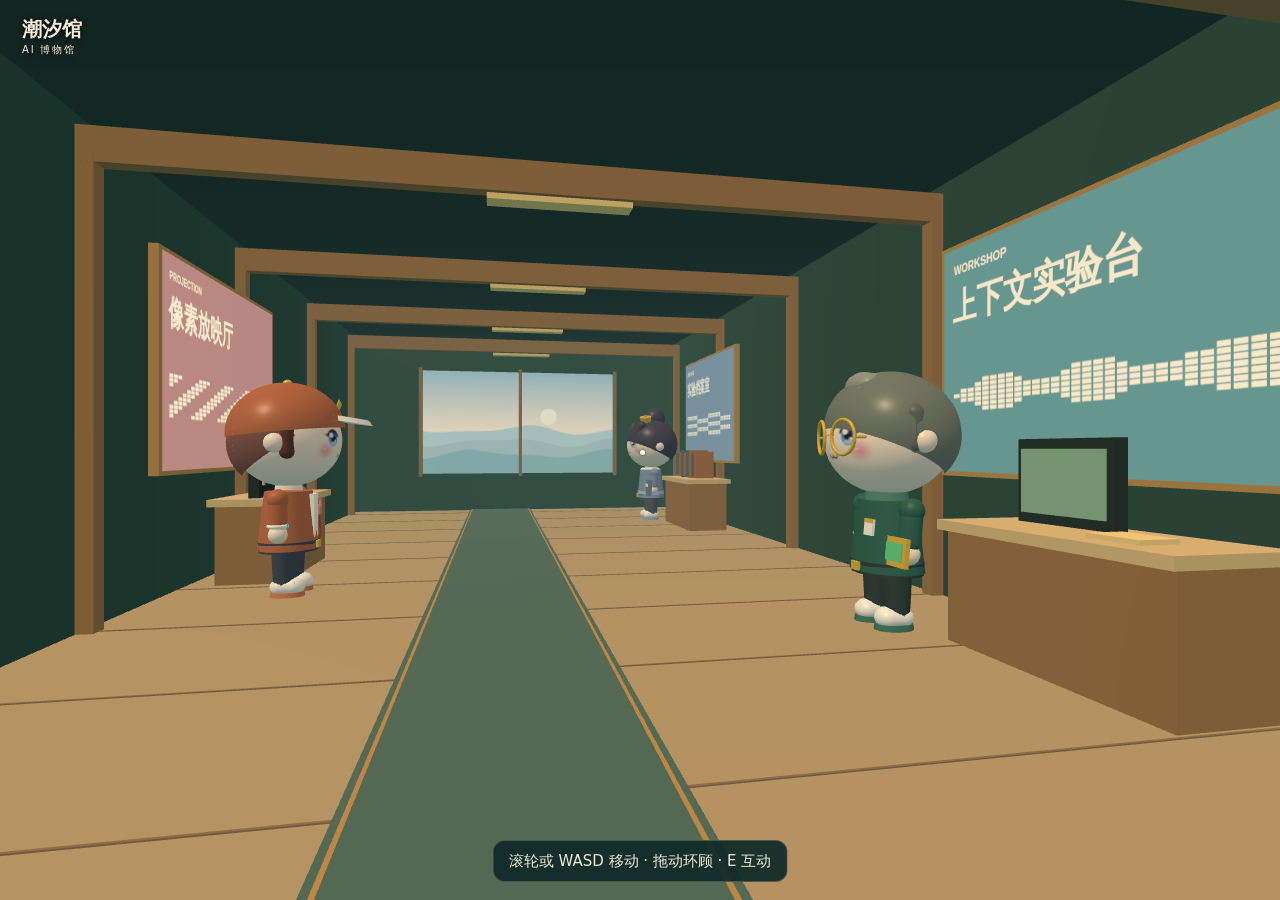
==== commit 36be0c5d: "Render collectible terms in 3D and support trackpad camera navigation" ====
--- a/AI-Museum.html
+++ b/AI-Museum.html
@@ -3764,7 +3764,7 @@
   }
 });
 canvas.addEventListener('pointercancel',()=>drag=null);
-canvas.addEventListener('wheel',e=>{e.preventDefault();if(!selected)travel=THREE.MathUtils.clamp(travel+e.deltaY*(e.deltaMode?12:1)*.008,-3,3);},{passive:false});
+canvas.addEventListener('wheel',e=>{e.preventDefault();if(!selected && !e.ctrlKey){const unit=e.deltaMode?12:1;yaw-=e.deltaX*unit*.004;travel=THREE.MathUtils.clamp(travel+e.deltaY*unit*.008,-3,3);}},{passive:false});
 addEventListener('keydown',e=>{
  if(e.altKey||e.ctrlKey||e.metaKey)return;
  if(e.code==='Escape'&&selected){browse();return;}
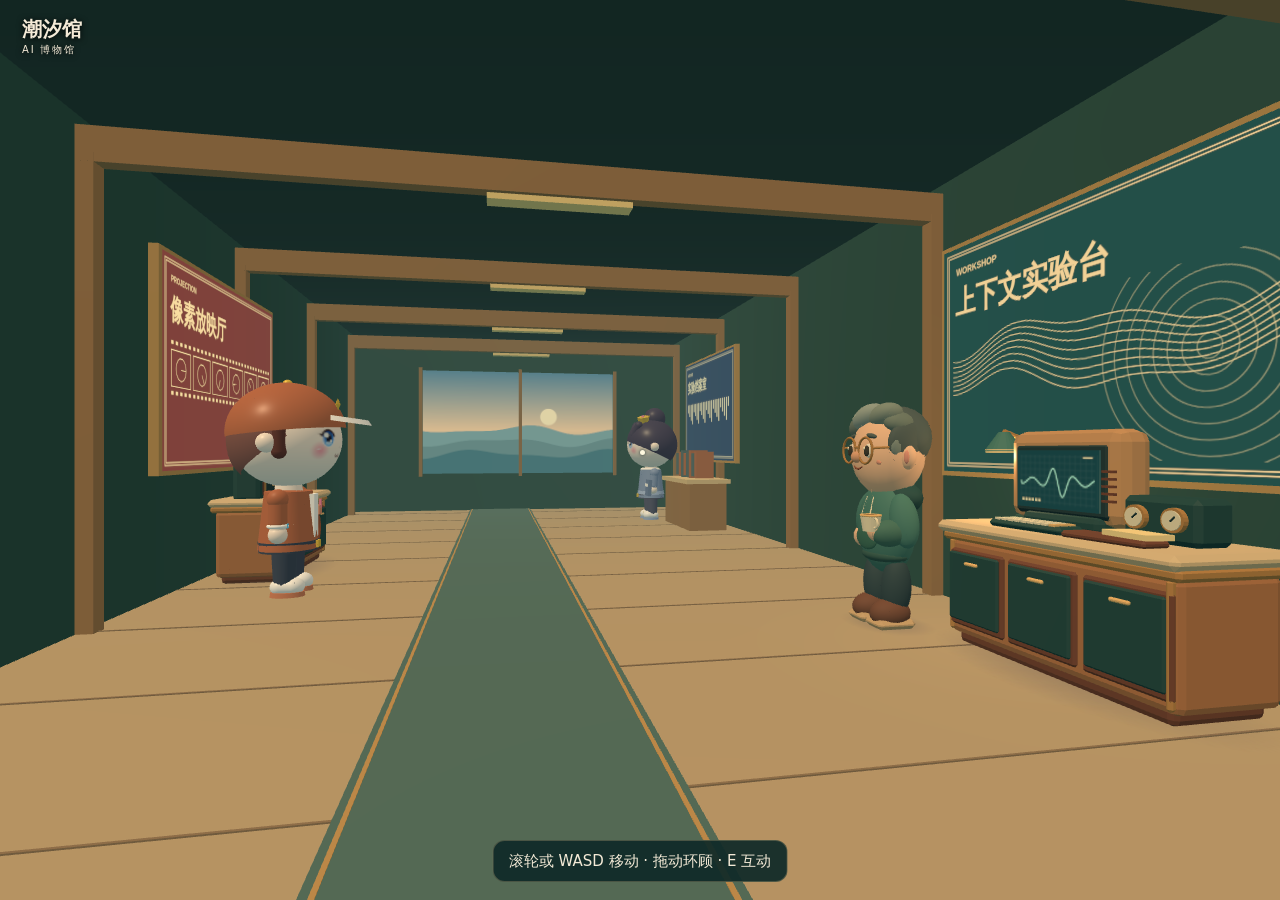
==== commit 9f195a69: "T-11 Bring approved Tide Museum exhibits to the chapter entrance" ====
--- a/AI-Museum.html
+++ b/AI-Museum.html
@@ -3539,7 +3539,33 @@
     "hintDesktop": "滚轮或 WASD 移动 · 拖动环顾 · E 互动",
     "hintTouch": "左侧摇杆移动 · 拖动画面环顾"
   }
-}</script><script>const canvas = document.querySelector('canvas');
+}</script><script>/*
+The MIT License
+
+Copyright © 2010-2024 three.js authors
+
+Permission is hereby granted, free of charge, to any person obtaining a copy
+of this software and associated documentation files (the "Software"), to deal
+in the Software without restriction, including without limitation the rights
+to use, copy, modify, merge, publish, distribute, sublicense, and/or sell
+copies of the Software, and to permit persons to whom the Software is
+furnished to do so, subject to the following conditions:
+
+The above copyright notice and this permission notice shall be included in
+all copies or substantial portions of the Software.
+
+THE SOFTWARE IS PROVIDED "AS IS", WITHOUT WARRANTY OF ANY KIND, EXPRESS OR
+IMPLIED, INCLUDING BUT NOT LIMITED TO THE WARRANTIES OF MERCHANTABILITY,
+FITNESS FOR A PARTICULAR PURPOSE AND NONINFRINGEMENT. IN NO EVENT SHALL THE
+AUTHORS OR COPYRIGHT HOLDERS BE LIABLE FOR ANY CLAIM, DAMAGES OR OTHER
+LIABILITY, WHETHER IN AN ACTION OF CONTRACT, TORT OR OTHERWISE, ARISING FROM,
+OUT OF OR IN CONNECTION WITH THE SOFTWARE OR THE USE OR OTHER DEALINGS IN
+THE SOFTWARE.
+*/
+/* Three.js r170 GLTFLoader and BufferGeometryUtils | MIT | see LICENSE-three */
+var MuseumGLTF=(()=>{var Q=Object.defineProperty;var Lt=Object.getOwnPropertyDescriptor;var Ot=Object.getOwnPropertyNames;var Bt=Object.prototype.hasOwnProperty;var Ct=(f,t)=>{for(var e in t)Q(f,e,{get:t[e],enumerable:!0})},Dt=(f,t,e,i)=>{if(t&&typeof t=="object"||typeof t=="function")for(let n of Ot(t))!Bt.call(f,n)&&n!==e&&Q(f,n,{get:()=>t[n],enumerable:!(i=Lt(t,n))||i.enumerable});return f};var kt=f=>Dt(Q({},"__esModule",{value:!0}),f);var Wt={};Ct(Wt,{GLTFLoader:()=>Te});var{AnimationClip:Ve,Bone:Xe,Box3:We,BufferAttribute:U,BufferGeometry:Z,ClampToEdgeWrapping:Ye,Color:L,ColorManagement:J,DirectionalLight:qe,DoubleSide:Qe,FileLoader:$,FrontSide:Ze,Group:K,ImageBitmapLoader:Je,InstancedMesh:$e,InterleavedBuffer:ee,InterleavedBufferAttribute:te,Interpolant:et,InterpolateDiscrete:tt,InterpolateLinear:ne,Line:nt,LineBasicMaterial:st,LineLoop:rt,LineSegments:it,LinearFilter:z,LinearMipmapLinearFilter:se,LinearMipmapNearestFilter:ot,LinearSRGBColorSpace:_,Loader:at,LoaderUtils:D,Material:V,MathUtils:ct,Matrix4:F,Mesh:ut,MeshBasicMaterial:k,MeshPhysicalMaterial:y,MeshStandardMaterial:re,MirroredRepeatWrapping:lt,NearestFilter:ie,NearestMipmapLinearFilter:ft,NearestMipmapNearestFilter:dt,NumberKeyframeTrack:oe,Object3D:ae,OrthographicCamera:ht,PerspectiveCamera:pt,PointLight:mt,Points:gt,PointsMaterial:At,PropertyBinding:Tt,Quaternion:ce,QuaternionKeyframeTrack:ue,RepeatWrapping:X,Skeleton:Rt,SkinnedMesh:xt,Sphere:bt,SpotLight:Et,Texture:le,TextureLoader:wt,TriangleFanDrawMode:G,TriangleStripDrawMode:W,Vector2:fe,Vector3:O,VectorKeyframeTrack:de,SRGBColorSpace:P,InstancedBufferAttribute:he,Float32BufferAttribute:Pt,TrianglesDrawMode:yt}=window.THREE;function pe(f,t){if(t===yt)return console.warn("THREE.BufferGeometryUtils.toTrianglesDrawMode(): Geometry already defined as triangles."),f;if(t===G||t===W){let e=f.getIndex();if(e===null){let s=[],a=f.getAttribute("position");if(a!==void 0){for(let o=0;o<a.count;o++)s.push(o);f.setIndex(s),e=f.getIndex()}else return console.error("THREE.BufferGeometryUtils.toTrianglesDrawMode(): Undefined position attribute. Processing not possible."),f}let i=e.count-2,n=[];if(t===G)for(let s=1;s<=i;s++)n.push(e.getX(0)),n.push(e.getX(s)),n.push(e.getX(s+1));else for(let s=0;s<i;s++)s%2===0?(n.push(e.getX(s)),n.push(e.getX(s+1)),n.push(e.getX(s+2))):(n.push(e.getX(s+2)),n.push(e.getX(s+1)),n.push(e.getX(s)));n.length/3!==i&&console.error("THREE.BufferGeometryUtils.toTrianglesDrawMode(): Unable to generate correct amount of triangles.");let r=f.clone();return r.setIndex(n),r.clearGroups(),r}else return console.error("THREE.BufferGeometryUtils.toTrianglesDrawMode(): Unknown draw mode:",t),f}var Te=class extends at{constructor(t){super(t),this.dracoLoader=null,this.ktx2Loader=null,this.meshoptDecoder=null,this.pluginCallbacks=[],this.register(function(e){return new Ee(e)}),this.register(function(e){return new we(e)}),this.register(function(e){return new Be(e)}),this.register(function(e){return new Ce(e)}),this.register(function(e){return new De(e)}),this.register(function(e){return new Se(e)}),this.register(function(e){return new _e(e)}),this.register(function(e){return new Me(e)}),this.register(function(e){return new Ie(e)}),this.register(function(e){return new be(e)}),this.register(function(e){return new Ne(e)}),this.register(function(e){return new ye(e)}),this.register(function(e){return new Oe(e)}),this.register(function(e){return new Le(e)}),this.register(function(e){return new Re(e)}),this.register(function(e){return new ke(e)}),this.register(function(e){return new Pe(e)})}load(t,e,i,n){let r=this,s;if(this.resourcePath!=="")s=this.resourcePath;else if(this.path!==""){let c=D.extractUrlBase(t);s=D.resolveURL(c,this.path)}else s=D.extractUrlBase(t);this.manager.itemStart(t);let a=function(c){n?n(c):console.error(c),r.manager.itemError(t),r.manager.itemEnd(t)},o=new $(this.manager);o.setPath(this.path),o.setResponseType("arraybuffer"),o.setRequestHeader(this.requestHeader),o.setWithCredentials(this.withCredentials),o.load(t,function(c){try{r.parse(c,s,function(l){e(l),r.manager.itemEnd(t)},a)}catch(l){a(l)}},i,a)}setDRACOLoader(t){return this.dracoLoader=t,this}setKTX2Loader(t){return this.ktx2Loader=t,this}setMeshoptDecoder(t){return this.meshoptDecoder=t,this}register(t){return this.pluginCallbacks.indexOf(t)===-1&&this.pluginCallbacks.push(t),this}unregister(t){return this.pluginCallbacks.indexOf(t)!==-1&&this.pluginCallbacks.splice(this.pluginCallbacks.indexOf(t),1),this}parse(t,e,i,n){let r,s={},a={},o=new TextDecoder;if(typeof t=="string")r=JSON.parse(t);else if(t instanceof ArrayBuffer)if(o.decode(new Uint8Array(t,0,4))===Nt){try{s[g.KHR_BINARY_GLTF]=new He(t)}catch(u){n&&n(u);return}r=JSON.parse(s[g.KHR_BINARY_GLTF].content)}else r=JSON.parse(o.decode(t));else r=t;if(r.asset===void 0||r.asset.version[0]<2){n&&n(new Error("THREE.GLTFLoader: Unsupported asset. glTF versions >=2.0 are supported."));return}let c=new ze(r,{path:e||this.resourcePath||"",crossOrigin:this.crossOrigin,requestHeader:this.requestHeader,manager:this.manager,ktx2Loader:this.ktx2Loader,meshoptDecoder:this.meshoptDecoder});c.fileLoader.setRequestHeader(this.requestHeader);for(let l=0;l<this.pluginCallbacks.length;l++){let u=this.pluginCallbacks[l](c);u.name||console.error("THREE.GLTFLoader: Invalid plugin found: missing name"),a[u.name]=u,s[u.name]=!0}if(r.extensionsUsed)for(let l=0;l<r.extensionsUsed.length;++l){let u=r.extensionsUsed[l],d=r.extensionsRequired||[];switch(u){case g.KHR_MATERIALS_UNLIT:s[u]=new xe;break;case g.KHR_DRACO_MESH_COMPRESSION:s[u]=new ve(r,this.dracoLoader);break;case g.KHR_TEXTURE_TRANSFORM:s[u]=new Ue;break;case g.KHR_MESH_QUANTIZATION:s[u]=new Fe;break;default:d.indexOf(u)>=0&&a[u]===void 0&&console.warn('THREE.GLTFLoader: Unknown extension "'+u+'".')}}c.setExtensions(s),c.setPlugins(a),c.parse(i,n)}parseAsync(t,e){let i=this;return new Promise(function(n,r){i.parse(t,e,n,r)})}};function Ht(){let f={};return{get:function(t){return f[t]},add:function(t,e){f[t]=e},remove:function(t){delete f[t]},removeAll:function(){f={}}}}var g={KHR_BINARY_GLTF:"KHR_binary_glTF",KHR_DRACO_MESH_COMPRESSION:"KHR_draco_mesh_compression",KHR_LIGHTS_PUNCTUAL:"KHR_lights_punctual",KHR_MATERIALS_CLEARCOAT:"KHR_materials_clearcoat",KHR_MATERIALS_DISPERSION:"KHR_materials_dispersion",KHR_MATERIALS_IOR:"KHR_materials_ior",KHR_MATERIALS_SHEEN:"KHR_materials_sheen",KHR_MATERIALS_SPECULAR:"KHR_materials_specular",KHR_MATERIALS_TRANSMISSION:"KHR_materials_transmission",KHR_MATERIALS_IRIDESCENCE:"KHR_materials_iridescence",KHR_MATERIALS_ANISOTROPY:"KHR_materials_anisotropy",KHR_MATERIALS_UNLIT:"KHR_materials_unlit",KHR_MATERIALS_VOLUME:"KHR_materials_volume",KHR_TEXTURE_BASISU:"KHR_texture_basisu",KHR_TEXTURE_TRANSFORM:"KHR_texture_transform",KHR_MESH_QUANTIZATION:"KHR_mesh_quantization",KHR_MATERIALS_EMISSIVE_STRENGTH:"KHR_materials_emissive_strength",EXT_MATERIALS_BUMP:"EXT_materials_bump",EXT_TEXTURE_WEBP:"EXT_texture_webp",EXT_TEXTURE_AVIF:"EXT_texture_avif",EXT_MESHOPT_COMPRESSION:"EXT_meshopt_compression",EXT_MESH_GPU_INSTANCING:"EXT_mesh_gpu_instancing"},Re=class{constructor(t){this.parser=t,this.name=g.KHR_LIGHTS_PUNCTUAL,this.cache={refs:{},uses:{}}}_markDefs(){let t=this.parser,e=this.parser.json.nodes||[];for(let i=0,n=e.length;i<n;i++){let r=e[i];r.extensions&&r.extensions[this.name]&&r.extensions[this.name].light!==void 0&&t._addNodeRef(this.cache,r.extensions[this.name].light)}}_loadLight(t){let e=this.parser,i="light:"+t,n=e.cache.get(i);if(n)return n;let r=e.json,o=((r.extensions&&r.extensions[this.name]||{}).lights||[])[t],c,l=new L(16777215);o.color!==void 0&&l.setRGB(o.color[0],o.color[1],o.color[2],_);let u=o.range!==void 0?o.range:0;switch(o.type){case"directional":c=new qe(l),c.target.position.set(0,0,-1),c.add(c.target);break;case"point":c=new mt(l),c.distance=u;break;case"spot":c=new Et(l),c.distance=u,o.spot=o.spot||{},o.spot.innerConeAngle=o.spot.innerConeAngle!==void 0?o.spot.innerConeAngle:0,o.spot.outerConeAngle=o.spot.outerConeAngle!==void 0?o.spot.outerConeAngle:Math.PI/4,c.angle=o.spot.outerConeAngle,c.penumbra=1-o.spot.innerConeAngle/o.spot.outerConeAngle,c.target.position.set(0,0,-1),c.add(c.target);break;default:throw new Error("THREE.GLTFLoader: Unexpected light type: "+o.type)}return c.position.set(0,0,0),c.decay=2,M(c,o),o.intensity!==void 0&&(c.intensity=o.intensity),c.name=e.createUniqueName(o.name||"light_"+t),n=Promise.resolve(c),e.cache.add(i,n),n}getDependency(t,e){if(t==="light")return this._loadLight(e)}createNodeAttachment(t){let e=this,i=this.parser,r=i.json.nodes[t],a=(r.extensions&&r.extensions[this.name]||{}).light;return a===void 0?null:this._loadLight(a).then(function(o){return i._getNodeRef(e.cache,a,o)})}},xe=class{constructor(){this.name=g.KHR_MATERIALS_UNLIT}getMaterialType(){return k}extendParams(t,e,i){let n=[];t.color=new L(1,1,1),t.opacity=1;let r=e.pbrMetallicRoughness;if(r){if(Array.isArray(r.baseColorFactor)){let s=r.baseColorFactor;t.color.setRGB(s[0],s[1],s[2],_),t.opacity=s[3]}r.baseColorTexture!==void 0&&n.push(i.assignTexture(t,"map",r.baseColorTexture,P))}return Promise.all(n)}},be=class{constructor(t){this.parser=t,this.name=g.KHR_MATERIALS_EMISSIVE_STRENGTH}extendMaterialParams(t,e){let n=this.parser.json.materials[t];if(!n.extensions||!n.extensions[this.name])return Promise.resolve();let r=n.extensions[this.name].emissiveStrength;return r!==void 0&&(e.emissiveIntensity=r),Promise.resolve()}},Ee=class{constructor(t){this.parser=t,this.name=g.KHR_MATERIALS_CLEARCOAT}getMaterialType(t){let i=this.parser.json.materials[t];return!i.extensions||!i.extensions[this.name]?null:y}extendMaterialParams(t,e){let i=this.parser,n=i.json.materials[t];if(!n.extensions||!n.extensions[this.name])return Promise.resolve();let r=[],s=n.extensions[this.name];if(s.clearcoatFactor!==void 0&&(e.clearcoat=s.clearcoatFactor),s.clearcoatTexture!==void 0&&r.push(i.assignTexture(e,"clearcoatMap",s.clearcoatTexture)),s.clearcoatRoughnessFactor!==void 0&&(e.clearcoatRoughness=s.clearcoatRoughnessFactor),s.clearcoatRoughnessTexture!==void 0&&r.push(i.assignTexture(e,"clearcoatRoughnessMap",s.clearcoatRoughnessTexture)),s.clearcoatNormalTexture!==void 0&&(r.push(i.assignTexture(e,"clearcoatNormalMap",s.clearcoatNormalTexture)),s.clearcoatNormalTexture.scale!==void 0)){let a=s.clearcoatNormalTexture.scale;e.clearcoatNormalScale=new fe(a,a)}return Promise.all(r)}},we=class{constructor(t){this.parser=t,this.name=g.KHR_MATERIALS_DISPERSION}getMaterialType(t){let i=this.parser.json.materials[t];return!i.extensions||!i.extensions[this.name]?null:y}extendMaterialParams(t,e){let n=this.parser.json.materials[t];if(!n.extensions||!n.extensions[this.name])return Promise.resolve();let r=n.extensions[this.name];return e.dispersion=r.dispersion!==void 0?r.dispersion:0,Promise.resolve()}},ye=class{constructor(t){this.parser=t,this.name=g.KHR_MATERIALS_IRIDESCENCE}getMaterialType(t){let i=this.parser.json.materials[t];return!i.extensions||!i.extensions[this.name]?null:y}extendMaterialParams(t,e){let i=this.parser,n=i.json.materials[t];if(!n.extensions||!n.extensions[this.name])return Promise.resolve();let r=[],s=n.extensions[this.name];return s.iridescenceFactor!==void 0&&(e.iridescence=s.iridescenceFactor),s.iridescenceTexture!==void 0&&r.push(i.assignTexture(e,"iridescenceMap",s.iridescenceTexture)),s.iridescenceIor!==void 0&&(e.iridescenceIOR=s.iridescenceIor),e.iridescenceThicknessRange===void 0&&(e.iridescenceThicknessRange=[100,400]),s.iridescenceThicknessMinimum!==void 0&&(e.iridescenceThicknessRange[0]=s.iridescenceThicknessMinimum),s.iridescenceThicknessMaximum!==void 0&&(e.iridescenceThicknessRange[1]=s.iridescenceThicknessMaximum),s.iridescenceThicknessTexture!==void 0&&r.push(i.assignTexture(e,"iridescenceThicknessMap",s.iridescenceThicknessTexture)),Promise.all(r)}},Se=class{constructor(t){this.parser=t,this.name=g.KHR_MATERIALS_SHEEN}getMaterialType(t){let i=this.parser.json.materials[t];return!i.extensions||!i.extensions[this.name]?null:y}extendMaterialParams(t,e){let i=this.parser,n=i.json.materials[t];if(!n.extensions||!n.extensions[this.name])return Promise.resolve();let r=[];e.sheenColor=new L(0,0,0),e.sheenRoughness=0,e.sheen=1;let s=n.extensions[this.name];if(s.sheenColorFactor!==void 0){let a=s.sheenColorFactor;e.sheenColor.setRGB(a[0],a[1],a[2],_)}return s.sheenRoughnessFactor!==void 0&&(e.sheenRoughness=s.sheenRoughnessFactor),s.sheenColorTexture!==void 0&&r.push(i.assignTexture(e,"sheenColorMap",s.sheenColorTexture,P)),s.sheenRoughnessTexture!==void 0&&r.push(i.assignTexture(e,"sheenRoughnessMap",s.sheenRoughnessTexture)),Promise.all(r)}},_e=class{constructor(t){this.parser=t,this.name=g.KHR_MATERIALS_TRANSMISSION}getMaterialType(t){let i=this.parser.json.materials[t];return!i.extensions||!i.extensions[this.name]?null:y}extendMaterialParams(t,e){let i=this.parser,n=i.json.materials[t];if(!n.extensions||!n.extensions[this.name])return Promise.resolve();let r=[],s=n.extensions[this.name];return s.transmissionFactor!==void 0&&(e.transmission=s.transmissionFactor),s.transmissionTexture!==void 0&&r.push(i.assignTexture(e,"transmissionMap",s.transmissionTexture)),Promise.all(r)}},Me=class{constructor(t){this.parser=t,this.name=g.KHR_MATERIALS_VOLUME}getMaterialType(t){let i=this.parser.json.materials[t];return!i.extensions||!i.extensions[this.name]?null:y}extendMaterialParams(t,e){let i=this.parser,n=i.json.materials[t];if(!n.extensions||!n.extensions[this.name])return Promise.resolve();let r=[],s=n.extensions[this.name];e.thickness=s.thicknessFactor!==void 0?s.thicknessFactor:0,s.thicknessTexture!==void 0&&r.push(i.assignTexture(e,"thicknessMap",s.thicknessTexture)),e.attenuationDistance=s.attenuationDistance||1/0;let a=s.attenuationColor||[1,1,1];return e.attenuationColor=new L().setRGB(a[0],a[1],a[2],_),Promise.all(r)}},Ie=class{constructor(t){this.parser=t,this.name=g.KHR_MATERIALS_IOR}getMaterialType(t){let i=this.parser.json.materials[t];return!i.extensions||!i.extensions[this.name]?null:y}extendMaterialParams(t,e){let n=this.parser.json.materials[t];if(!n.extensions||!n.extensions[this.name])return Promise.resolve();let r=n.extensions[this.name];return e.ior=r.ior!==void 0?r.ior:1.5,Promise.resolve()}},Ne=class{constructor(t){this.parser=t,this.name=g.KHR_MATERIALS_SPECULAR}getMaterialType(t){let i=this.parser.json.materials[t];return!i.extensions||!i.extensions[this.name]?null:y}extendMaterialParams(t,e){let i=this.parser,n=i.json.materials[t];if(!n.extensions||!n.extensions[this.name])return Promise.resolve();let r=[],s=n.extensions[this.name];e.specularIntensity=s.specularFactor!==void 0?s.specularFactor:1,s.specularTexture!==void 0&&r.push(i.assignTexture(e,"specularIntensityMap",s.specularTexture));let a=s.specularColorFactor||[1,1,1];return e.specularColor=new L().setRGB(a[0],a[1],a[2],_),s.specularColorTexture!==void 0&&r.push(i.assignTexture(e,"specularColorMap",s.specularColorTexture,P)),Promise.all(r)}},Le=class{constructor(t){this.parser=t,this.name=g.EXT_MATERIALS_BUMP}getMaterialType(t){let i=this.parser.json.materials[t];return!i.extensions||!i.extensions[this.name]?null:y}extendMaterialParams(t,e){let i=this.parser,n=i.json.materials[t];if(!n.extensions||!n.extensions[this.name])return Promise.resolve();let r=[],s=n.extensions[this.name];return e.bumpScale=s.bumpFactor!==void 0?s.bumpFactor:1,s.bumpTexture!==void 0&&r.push(i.assignTexture(e,"bumpMap",s.bumpTexture)),Promise.all(r)}},Oe=class{constructor(t){this.parser=t,this.name=g.KHR_MATERIALS_ANISOTROPY}getMaterialType(t){let i=this.parser.json.materials[t];return!i.extensions||!i.extensions[this.name]?null:y}extendMaterialParams(t,e){let i=this.parser,n=i.json.materials[t];if(!n.extensions||!n.extensions[this.name])return Promise.resolve();let r=[],s=n.extensions[this.name];return s.anisotropyStrength!==void 0&&(e.anisotropy=s.anisotropyStrength),s.anisotropyRotation!==void 0&&(e.anisotropyRotation=s.anisotropyRotation),s.anisotropyTexture!==void 0&&r.push(i.assignTexture(e,"anisotropyMap",s.anisotropyTexture)),Promise.all(r)}},Be=class{constructor(t){this.parser=t,this.name=g.KHR_TEXTURE_BASISU}loadTexture(t){let e=this.parser,i=e.json,n=i.textures[t];if(!n.extensions||!n.extensions[this.name])return null;let r=n.extensions[this.name],s=e.options.ktx2Loader;if(!s){if(i.extensionsRequired&&i.extensionsRequired.indexOf(this.name)>=0)throw new Error("THREE.GLTFLoader: setKTX2Loader must be called before loading KTX2 textures");return null}return e.loadTextureImage(t,r.source,s)}},Ce=class{constructor(t){this.parser=t,this.name=g.EXT_TEXTURE_WEBP,this.isSupported=null}loadTexture(t){let e=this.name,i=this.parser,n=i.json,r=n.textures[t];if(!r.extensions||!r.extensions[e])return null;let s=r.extensions[e],a=n.images[s.source],o=i.textureLoader;if(a.uri){let c=i.options.manager.getHandler(a.uri);c!==null&&(o=c)}return this.detectSupport().then(function(c){if(c)return i.loadTextureImage(t,s.source,o);if(n.extensionsRequired&&n.extensionsRequired.indexOf(e)>=0)throw new Error("THREE.GLTFLoader: WebP required by asset but unsupported.");return i.loadTexture(t)})}detectSupport(){return this.isSupported||(this.isSupported=new Promise(function(t){let e=new Image;e.src="[data-uri]",e.onload=e.onerror=function(){t(e.height===1)}})),this.isSupported}},De=class{constructor(t){this.parser=t,this.name=g.EXT_TEXTURE_AVIF,this.isSupported=null}loadTexture(t){let e=this.name,i=this.parser,n=i.json,r=n.textures[t];if(!r.extensions||!r.extensions[e])return null;let s=r.extensions[e],a=n.images[s.source],o=i.textureLoader;if(a.uri){let c=i.options.manager.getHandler(a.uri);c!==null&&(o=c)}return this.detectSupport().then(function(c){if(c)return i.loadTextureImage(t,s.source,o);if(n.extensionsRequired&&n.extensionsRequired.indexOf(e)>=0)throw new Error("THREE.GLTFLoader: AVIF required by asset but unsupported.");return i.loadTexture(t)})}detectSupport(){return this.isSupported||(this.isSupported=new Promise(function(t){let e=new Image;e.src="[data-uri]",e.onload=e.onerror=function(){t(e.height===1)}})),this.isSupported}},ke=class{constructor(t){this.name=g.EXT_MESHOPT_COMPRESSION,this.parser=t}loadBufferView(t){let e=this.parser.json,i=e.bufferViews[t];if(i.extensions&&i.extensions[this.name]){let n=i.extensions[this.name],r=this.parser.getDependency("buffer",n.buffer),s=this.parser.options.meshoptDecoder;if(!s||!s.supported){if(e.extensionsRequired&&e.extensionsRequired.indexOf(this.name)>=0)throw new Error("THREE.GLTFLoader: setMeshoptDecoder must be called before loading compressed files");return null}return r.then(function(a){let o=n.byteOffset||0,c=n.byteLength||0,l=n.count,u=n.byteStride,d=new Uint8Array(a,o,c);return s.decodeGltfBufferAsync?s.decodeGltfBufferAsync(l,u,d,n.mode,n.filter).then(function(h){return h.buffer}):s.ready.then(function(){let h=new ArrayBuffer(l*u);return s.decodeGltfBuffer(new Uint8Array(h),l,u,d,n.mode,n.filter),h})})}else return null}},Pe=class{constructor(t){this.name=g.EXT_MESH_GPU_INSTANCING,this.parser=t}createNodeMesh(t){let e=this.parser.json,i=e.nodes[t];if(!i.extensions||!i.extensions[this.name]||i.mesh===void 0)return null;let n=e.meshes[i.mesh];for(let c of n.primitives)if(c.mode!==E.TRIANGLES&&c.mode!==E.TRIANGLE_STRIP&&c.mode!==E.TRIANGLE_FAN&&c.mode!==void 0)return null;let s=i.extensions[this.name].attributes,a=[],o={};for(let c in s)a.push(this.parser.getDependency("accessor",s[c]).then(l=>(o[c]=l,o[c])));return a.length<1?null:(a.push(this.parser.createNodeMesh(t)),Promise.all(a).then(c=>{let l=c.pop(),u=l.isGroup?l.children:[l],d=c[0].count,h=[];for(let m of u){let T=new F,p=new O,A=new ce,x=new O(1,1,1),b=new $e(m.geometry,m.material,d);for(let R=0;R<d;R++)o.TRANSLATION&&p.fromBufferAttribute(o.TRANSLATION,R),o.ROTATION&&A.fromBufferAttribute(o.ROTATION,R),o.SCALE&&x.fromBufferAttribute(o.SCALE,R),b.setMatrixAt(R,T.compose(p,A,x));for(let R in o)if(R==="_COLOR_0"){let S=o[R];b.instanceColor=new he(S.array,S.itemSize,S.normalized)}else R!=="TRANSLATION"&&R!=="ROTATION"&&R!=="SCALE"&&m.geometry.setAttribute(R,o[R]);ae.prototype.copy.call(b,m),this.parser.assignFinalMaterial(b),h.push(b)}return l.isGroup?(l.clear(),l.add(...h),l):h[0]}))}},Nt="glTF",j=12,St={JSON:1313821514,BIN:5130562},He=class{constructor(t){this.name=g.KHR_BINARY_GLTF,this.content=null,this.body=null;let e=new DataView(t,0,j),i=new TextDecoder;if(this.header={magic:i.decode(new Uint8Array(t.slice(0,4))),version:e.getUint32(4,!0),length:e.getUint32(8,!0)},this.header.magic!==Nt)throw new Error("THREE.GLTFLoader: Unsupported glTF-Binary header.");if(this.header.version<2)throw new Error("THREE.GLTFLoader: Legacy binary file detected.");let n=this.header.length-j,r=new DataView(t,j),s=0;for(;s<n;){let a=r.getUint32(s,!0);s+=4;let o=r.getUint32(s,!0);if(s+=4,o===St.JSON){let c=new Uint8Array(t,j+s,a);this.content=i.decode(c)}else if(o===St.BIN){let c=j+s;this.body=t.slice(c,c+a)}s+=a}if(this.content===null)throw new Error("THREE.GLTFLoader: JSON content not found.")}},ve=class{constructor(t,e){if(!e)throw new Error("THREE.GLTFLoader: No DRACOLoader instance provided.");this.name=g.KHR_DRACO_MESH_COMPRESSION,this.json=t,this.dracoLoader=e,this.dracoLoader.preload()}decodePrimitive(t,e){let i=this.json,n=this.dracoLoader,r=t.extensions[this.name].bufferView,s=t.extensions[this.name].attributes,a={},o={},c={};for(let l in s){let u=je[l]||l.toLowerCase();a[u]=s[l]}for(let l in t.attributes){let u=je[l]||l.toLowerCase();if(s[l]!==void 0){let d=i.accessors[t.attributes[l]],h=H[d.componentType];c[u]=h.name,o[u]=d.normalized===!0}}return e.getDependency("bufferView",r).then(function(l){return new Promise(function(u,d){n.decodeDracoFile(l,function(h){for(let m in h.attributes){let T=h.attributes[m],p=o[m];p!==void 0&&(T.normalized=p)}u(h)},a,c,_,d)})})}},Ue=class{constructor(){this.name=g.KHR_TEXTURE_TRANSFORM}extendTexture(t,e){return(e.texCoord===void 0||e.texCoord===t.channel)&&e.offset===void 0&&e.rotation===void 0&&e.scale===void 0||(t=t.clone(),e.texCoord!==void 0&&(t.channel=e.texCoord),e.offset!==void 0&&t.offset.fromArray(e.offset),e.rotation!==void 0&&(t.rotation=e.rotation),e.scale!==void 0&&t.repeat.fromArray(e.scale),t.needsUpdate=!0),t}},Fe=class{constructor(){this.name=g.KHR_MESH_QUANTIZATION}},Y=class extends et{constructor(t,e,i,n){super(t,e,i,n)}copySampleValue_(t){let e=this.resultBuffer,i=this.sampleValues,n=this.valueSize,r=t*n*3+n;for(let s=0;s!==n;s++)e[s]=i[r+s];return e}interpolate_(t,e,i,n){let r=this.resultBuffer,s=this.sampleValues,a=this.valueSize,o=a*2,c=a*3,l=n-e,u=(i-e)/l,d=u*u,h=d*u,m=t*c,T=m-c,p=-2*h+3*d,A=h-d,x=1-p,b=A-d+u;for(let R=0;R!==a;R++){let S=s[T+R+a],I=s[T+R+o]*l,w=s[m+R+a],v=s[m+R]*l;r[R]=x*S+b*I+p*w+A*v}return r}},vt=new ce,Ge=class extends Y{interpolate_(t,e,i,n){let r=super.interpolate_(t,e,i,n);return vt.fromArray(r).normalize().toArray(r),r}},E={FLOAT:5126,FLOAT_MAT3:35675,FLOAT_MAT4:35676,FLOAT_VEC2:35664,FLOAT_VEC3:35665,FLOAT_VEC4:35666,LINEAR:9729,REPEAT:10497,SAMPLER_2D:35678,POINTS:0,LINES:1,LINE_LOOP:2,LINE_STRIP:3,TRIANGLES:4,TRIANGLE_STRIP:5,TRIANGLE_FAN:6,UNSIGNED_BYTE:5121,UNSIGNED_SHORT:5123},H={5120:Int8Array,5121:Uint8Array,5122:Int16Array,5123:Uint16Array,5125:Uint32Array,5126:Float32Array},_t={9728:ie,9729:z,9984:dt,9985:ot,9986:ft,9987:se},Mt={33071:Ye,33648:lt,10497:X},me={SCALAR:1,VEC2:2,VEC3:3,VEC4:4,MAT2:4,MAT3:9,MAT4:16},je={POSITION:"position",NORMAL:"normal",TANGENT:"tangent",TEXCOORD_0:"uv",TEXCOORD_1:"uv1",TEXCOORD_2:"uv2",TEXCOORD_3:"uv3",COLOR_0:"color",WEIGHTS_0:"skinWeight",JOINTS_0:"skinIndex"},B={scale:"scale",translation:"position",rotation:"quaternion",weights:"morphTargetInfluences"},Ut={CUBICSPLINE:void 0,LINEAR:ne,STEP:tt},ge={OPAQUE:"OPAQUE",MASK:"MASK",BLEND:"BLEND"};function Ft(f){return f.DefaultMaterial===void 0&&(f.DefaultMaterial=new re({color:16777215,emissive:0,metalness:1,roughness:1,transparent:!1,depthTest:!0,side:Ze})),f.DefaultMaterial}function C(f,t,e){for(let i in e.extensions)f[i]===void 0&&(t.userData.gltfExtensions=t.userData.gltfExtensions||{},t.userData.gltfExtensions[i]=e.extensions[i])}function M(f,t){t.extras!==void 0&&(typeof t.extras=="object"?Object.assign(f.userData,t.extras):console.warn("THREE.GLTFLoader: Ignoring primitive type .extras, "+t.extras))}function Gt(f,t,e){let i=!1,n=!1,r=!1;for(let c=0,l=t.length;c<l;c++){let u=t[c];if(u.POSITION!==void 0&&(i=!0),u.NORMAL!==void 0&&(n=!0),u.COLOR_0!==void 0&&(r=!0),i&&n&&r)break}if(!i&&!n&&!r)return Promise.resolve(f);let s=[],a=[],o=[];for(let c=0,l=t.length;c<l;c++){let u=t[c];if(i){let d=u.POSITION!==void 0?e.getDependency("accessor",u.POSITION):f.attributes.position;s.push(d)}if(n){let d=u.NORMAL!==void 0?e.getDependency("accessor",u.NORMAL):f.attributes.normal;a.push(d)}if(r){let d=u.COLOR_0!==void 0?e.getDependency("accessor",u.COLOR_0):f.attributes.color;o.push(d)}}return Promise.all([Promise.all(s),Promise.all(a),Promise.all(o)]).then(function(c){let l=c[0],u=c[1],d=c[2];return i&&(f.morphAttributes.position=l),n&&(f.morphAttributes.normal=u),r&&(f.morphAttributes.color=d),f.morphTargetsRelative=!0,f})}function jt(f,t){if(f.updateMorphTargets(),t.weights!==void 0)for(let e=0,i=t.weights.length;e<i;e++)f.morphTargetInfluences[e]=t.weights[e];if(t.extras&&Array.isArray(t.extras.targetNames)){let e=t.extras.targetNames;if(f.morphTargetInfluences.length===e.length){f.morphTargetDictionary={};for(let i=0,n=e.length;i<n;i++)f.morphTargetDictionary[e[i]]=i}else console.warn("THREE.GLTFLoader: Invalid extras.targetNames length. Ignoring names.")}}function Kt(f){let t,e=f.extensions&&f.extensions[g.KHR_DRACO_MESH_COMPRESSION];if(e?t="draco:"+e.bufferView+":"+e.indices+":"+Ae(e.attributes):t=f.indices+":"+Ae(f.attributes)+":"+f.mode,f.targets!==void 0)for(let i=0,n=f.targets.length;i<n;i++)t+=":"+Ae(f.targets[i]);return t}function Ae(f){let t="",e=Object.keys(f).sort();for(let i=0,n=e.length;i<n;i++)t+=e[i]+":"+f[e[i]]+";";return t}function Ke(f){switch(f){case Int8Array:return 1/127;case Uint8Array:return 1/255;case Int16Array:return 1/32767;case Uint16Array:return 1/65535;default:throw new Error("THREE.GLTFLoader: Unsupported normalized accessor component type.")}}function zt(f){return f.search(/\.jpe?g($|\?)/i)>0||f.search(/^data\:image\/jpeg/)===0?"image/jpeg":f.search(/\.webp($|\?)/i)>0||f.search(/^data\:image\/webp/)===0?"image/webp":f.search(/\.ktx2($|\?)/i)>0||f.search(/^data\:image\/ktx2/)===0?"image/ktx2":"image/png"}var Vt=new F,ze=class{constructor(t={},e={}){this.json=t,this.extensions={},this.plugins={},this.options=e,this.cache=new Ht,this.associations=new Map,this.primitiveCache={},this.nodeCache={},this.meshCache={refs:{},uses:{}},this.cameraCache={refs:{},uses:{}},this.lightCache={refs:{},uses:{}},this.sourceCache={},this.textureCache={},this.nodeNamesUsed={};let i=!1,n=-1,r=!1,s=-1;if(typeof navigator<"u"){let a=navigator.userAgent;i=/^((?!chrome|android).)*safari/i.test(a)===!0;let o=a.match(/Version\/(\d+)/);n=i&&o?parseInt(o[1],10):-1,r=a.indexOf("Firefox")>-1,s=r?a.match(/Firefox\/([0-9]+)\./)[1]:-1}typeof createImageBitmap>"u"||i&&n<17||r&&s<98?this.textureLoader=new wt(this.options.manager):this.textureLoader=new Je(this.options.manager),this.textureLoader.setCrossOrigin(this.options.crossOrigin),this.textureLoader.setRequestHeader(this.options.requestHeader),this.fileLoader=new $(this.options.manager),this.fileLoader.setResponseType("arraybuffer"),this.options.crossOrigin==="use-credentials"&&this.fileLoader.setWithCredentials(!0)}setExtensions(t){this.extensions=t}setPlugins(t){this.plugins=t}parse(t,e){let i=this,n=this.json,r=this.extensions;this.cache.removeAll(),this.nodeCache={},this._invokeAll(function(s){return s._markDefs&&s._markDefs()}),Promise.all(this._invokeAll(function(s){return s.beforeRoot&&s.beforeRoot()})).then(function(){return Promise.all([i.getDependencies("scene"),i.getDependencies("animation"),i.getDependencies("camera")])}).then(function(s){let a={scene:s[0][n.scene||0],scenes:s[0],animations:s[1],cameras:s[2],asset:n.asset,parser:i,userData:{}};return C(r,a,n),M(a,n),Promise.all(i._invokeAll(function(o){return o.afterRoot&&o.afterRoot(a)})).then(function(){for(let o of a.scenes)o.updateMatrixWorld();t(a)})}).catch(e)}_markDefs(){let t=this.json.nodes||[],e=this.json.skins||[],i=this.json.meshes||[];for(let n=0,r=e.length;n<r;n++){let s=e[n].joints;for(let a=0,o=s.length;a<o;a++)t[s[a]].isBone=!0}for(let n=0,r=t.length;n<r;n++){let s=t[n];s.mesh!==void 0&&(this._addNodeRef(this.meshCache,s.mesh),s.skin!==void 0&&(i[s.mesh].isSkinnedMesh=!0)),s.camera!==void 0&&this._addNodeRef(this.cameraCache,s.camera)}}_addNodeRef(t,e){e!==void 0&&(t.refs[e]===void 0&&(t.refs[e]=t.uses[e]=0),t.refs[e]++)}_getNodeRef(t,e,i){if(t.refs[e]<=1)return i;let n=i.clone(),r=(s,a)=>{let o=this.associations.get(s);o!=null&&this.associations.set(a,o);for(let[c,l]of s.children.entries())r(l,a.children[c])};return r(i,n),n.name+="_instance_"+t.uses[e]++,n}_invokeOne(t){let e=Object.values(this.plugins);e.push(this);for(let i=0;i<e.length;i++){let n=t(e[i]);if(n)return n}return null}_invokeAll(t){let e=Object.values(this.plugins);e.unshift(this);let i=[];for(let n=0;n<e.length;n++){let r=t(e[n]);r&&i.push(r)}return i}getDependency(t,e){let i=t+":"+e,n=this.cache.get(i);if(!n){switch(t){case"scene":n=this.loadScene(e);break;case"node":n=this._invokeOne(function(r){return r.loadNode&&r.loadNode(e)});break;case"mesh":n=this._invokeOne(function(r){return r.loadMesh&&r.loadMesh(e)});break;case"accessor":n=this.loadAccessor(e);break;case"bufferView":n=this._invokeOne(function(r){return r.loadBufferView&&r.loadBufferView(e)});break;case"buffer":n=this.loadBuffer(e);break;case"material":n=this._invokeOne(function(r){return r.loadMaterial&&r.loadMaterial(e)});break;case"texture":n=this._invokeOne(function(r){return r.loadTexture&&r.loadTexture(e)});break;case"skin":n=this.loadSkin(e);break;case"animation":n=this._invokeOne(function(r){return r.loadAnimation&&r.loadAnimation(e)});break;case"camera":n=this.loadCamera(e);break;default:if(n=this._invokeOne(function(r){return r!=this&&r.getDependency&&r.getDependency(t,e)}),!n)throw new Error("Unknown type: "+t);break}this.cache.add(i,n)}return n}getDependencies(t){let e=this.cache.get(t);if(!e){let i=this,n=this.json[t+(t==="mesh"?"es":"s")]||[];e=Promise.all(n.map(function(r,s){return i.getDependency(t,s)})),this.cache.add(t,e)}return e}loadBuffer(t){let e=this.json.buffers[t],i=this.fileLoader;if(e.type&&e.type!=="arraybuffer")throw new Error("THREE.GLTFLoader: "+e.type+" buffer type is not supported.");if(e.uri===void 0&&t===0)return Promise.resolve(this.extensions[g.KHR_BINARY_GLTF].body);let n=this.options;return new Promise(function(r,s){i.load(D.resolveURL(e.uri,n.path),r,void 0,function(){s(new Error('THREE.GLTFLoader: Failed to load buffer "'+e.uri+'".'))})})}loadBufferView(t){let e=this.json.bufferViews[t];return this.getDependency("buffer",e.buffer).then(function(i){let n=e.byteLength||0,r=e.byteOffset||0;return i.slice(r,r+n)})}loadAccessor(t){let e=this,i=this.json,n=this.json.accessors[t];if(n.bufferView===void 0&&n.sparse===void 0){let s=me[n.type],a=H[n.componentType],o=n.normalized===!0,c=new a(n.count*s);return Promise.resolve(new U(c,s,o))}let r=[];return n.bufferView!==void 0?r.push(this.getDependency("bufferView",n.bufferView)):r.push(null),n.sparse!==void 0&&(r.push(this.getDependency("bufferView",n.sparse.indices.bufferView)),r.push(this.getDependency("bufferView",n.sparse.values.bufferView))),Promise.all(r).then(function(s){let a=s[0],o=me[n.type],c=H[n.componentType],l=c.BYTES_PER_ELEMENT,u=l*o,d=n.byteOffset||0,h=n.bufferView!==void 0?i.bufferViews[n.bufferView].byteStride:void 0,m=n.normalized===!0,T,p;if(h&&h!==u){let A=Math.floor(d/h),x="InterleavedBuffer:"+n.bufferView+":"+n.componentType+":"+A+":"+n.count,b=e.cache.get(x);b||(T=new c(a,A*h,n.count*h/l),b=new ee(T,h/l),e.cache.add(x,b)),p=new te(b,o,d%h/l,m)}else a===null?T=new c(n.count*o):T=new c(a,d,n.count*o),p=new U(T,o,m);if(n.sparse!==void 0){let A=me.SCALAR,x=H[n.sparse.indices.componentType],b=n.sparse.indices.byteOffset||0,R=n.sparse.values.byteOffset||0,S=new x(s[1],b,n.sparse.count*A),I=new c(s[2],R,n.sparse.count*o);a!==null&&(p=new U(p.array.slice(),p.itemSize,p.normalized)),p.normalized=!1;for(let w=0,v=S.length;w<v;w++){let N=S[w];if(p.setX(N,I[w*o]),o>=2&&p.setY(N,I[w*o+1]),o>=3&&p.setZ(N,I[w*o+2]),o>=4&&p.setW(N,I[w*o+3]),o>=5)throw new Error("THREE.GLTFLoader: Unsupported itemSize in sparse BufferAttribute.")}p.normalized=m}return p})}loadTexture(t){let e=this.json,i=this.options,r=e.textures[t].source,s=e.images[r],a=this.textureLoader;if(s.uri){let o=i.manager.getHandler(s.uri);o!==null&&(a=o)}return this.loadTextureImage(t,r,a)}loadTextureImage(t,e,i){let n=this,r=this.json,s=r.textures[t],a=r.images[e],o=(a.uri||a.bufferView)+":"+s.sampler;if(this.textureCache[o])return this.textureCache[o];let c=this.loadImageSource(e,i).then(function(l){l.flipY=!1,l.name=s.name||a.name||"",l.name===""&&typeof a.uri=="string"&&a.uri.startsWith("data:image/")===!1&&(l.name=a.uri);let d=(r.samplers||{})[s.sampler]||{};return l.magFilter=_t[d.magFilter]||z,l.minFilter=_t[d.minFilter]||se,l.wrapS=Mt[d.wrapS]||X,l.wrapT=Mt[d.wrapT]||X,l.generateMipmaps=!l.isCompressedTexture&&l.minFilter!==ie&&l.minFilter!==z,n.associations.set(l,{textures:t}),l}).catch(function(){return null});return this.textureCache[o]=c,c}loadImageSource(t,e){let i=this,n=this.json,r=this.options;if(this.sourceCache[t]!==void 0)return this.sourceCache[t].then(u=>u.clone());let s=n.images[t],a=self.URL||self.webkitURL,o=s.uri||"",c=!1;if(s.bufferView!==void 0)o=i.getDependency("bufferView",s.bufferView).then(function(u){c=!0;let d=new Blob([u],{type:s.mimeType});return o=a.createObjectURL(d),o});else if(s.uri===void 0)throw new Error("THREE.GLTFLoader: Image "+t+" is missing URI and bufferView");let l=Promise.resolve(o).then(function(u){return new Promise(function(d,h){let m=d;e.isImageBitmapLoader===!0&&(m=function(T){let p=new le(T);p.needsUpdate=!0,d(p)}),e.load(D.resolveURL(u,r.path),m,void 0,h)})}).then(function(u){return c===!0&&a.revokeObjectURL(o),M(u,s),u.userData.mimeType=s.mimeType||zt(s.uri),u}).catch(function(u){throw console.error("THREE.GLTFLoader: Couldn't load texture",o),u});return this.sourceCache[t]=l,l}assignTexture(t,e,i,n){let r=this;return this.getDependency("texture",i.index).then(function(s){if(!s)return null;if(i.texCoord!==void 0&&i.texCoord>0&&(s=s.clone(),s.channel=i.texCoord),r.extensions[g.KHR_TEXTURE_TRANSFORM]){let a=i.extensions!==void 0?i.extensions[g.KHR_TEXTURE_TRANSFORM]:void 0;if(a){let o=r.associations.get(s);s=r.extensions[g.KHR_TEXTURE_TRANSFORM].extendTexture(s,a),r.associations.set(s,o)}}return n!==void 0&&(s.colorSpace=n),t[e]=s,s})}assignFinalMaterial(t){let e=t.geometry,i=t.material,n=e.attributes.tangent===void 0,r=e.attributes.color!==void 0,s=e.attributes.normal===void 0;if(t.isPoints){let a="PointsMaterial:"+i.uuid,o=this.cache.get(a);o||(o=new At,V.prototype.copy.call(o,i),o.color.copy(i.color),o.map=i.map,o.sizeAttenuation=!1,this.cache.add(a,o)),i=o}else if(t.isLine){let a="LineBasicMaterial:"+i.uuid,o=this.cache.get(a);o||(o=new st,V.prototype.copy.call(o,i),o.color.copy(i.color),o.map=i.map,this.cache.add(a,o)),i=o}if(n||r||s){let a="ClonedMaterial:"+i.uuid+":";n&&(a+="derivative-tangents:"),r&&(a+="vertex-colors:"),s&&(a+="flat-shading:");let o=this.cache.get(a);o||(o=i.clone(),r&&(o.vertexColors=!0),s&&(o.flatShading=!0),n&&(o.normalScale&&(o.normalScale.y*=-1),o.clearcoatNormalScale&&(o.clearcoatNormalScale.y*=-1)),this.cache.add(a,o),this.associations.set(o,this.associations.get(i))),i=o}t.material=i}getMaterialType(){return re}loadMaterial(t){let e=this,i=this.json,n=this.extensions,r=i.materials[t],s,a={},o=r.extensions||{},c=[];if(o[g.KHR_MATERIALS_UNLIT]){let u=n[g.KHR_MATERIALS_UNLIT];s=u.getMaterialType(),c.push(u.extendParams(a,r,e))}else{let u=r.pbrMetallicRoughness||{};if(a.color=new L(1,1,1),a.opacity=1,Array.isArray(u.baseColorFactor)){let d=u.baseColorFactor;a.color.setRGB(d[0],d[1],d[2],_),a.opacity=d[3]}u.baseColorTexture!==void 0&&c.push(e.assignTexture(a,"map",u.baseColorTexture,P)),a.metalness=u.metallicFactor!==void 0?u.metallicFactor:1,a.roughness=u.roughnessFactor!==void 0?u.roughnessFactor:1,u.metallicRoughnessTexture!==void 0&&(c.push(e.assignTexture(a,"metalnessMap",u.metallicRoughnessTexture)),c.push(e.assignTexture(a,"roughnessMap",u.metallicRoughnessTexture))),s=this._invokeOne(function(d){return d.getMaterialType&&d.getMaterialType(t)}),c.push(Promise.all(this._invokeAll(function(d){return d.extendMaterialParams&&d.extendMaterialParams(t,a)})))}r.doubleSided===!0&&(a.side=Qe);let l=r.alphaMode||ge.OPAQUE;if(l===ge.BLEND?(a.transparent=!0,a.depthWrite=!1):(a.transparent=!1,l===ge.MASK&&(a.alphaTest=r.alphaCutoff!==void 0?r.alphaCutoff:.5)),r.normalTexture!==void 0&&s!==k&&(c.push(e.assignTexture(a,"normalMap",r.normalTexture)),a.normalScale=new fe(1,1),r.normalTexture.scale!==void 0)){let u=r.normalTexture.scale;a.normalScale.set(u,u)}if(r.occlusionTexture!==void 0&&s!==k&&(c.push(e.assignTexture(a,"aoMap",r.occlusionTexture)),r.occlusionTexture.strength!==void 0&&(a.aoMapIntensity=r.occlusionTexture.strength)),r.emissiveFactor!==void 0&&s!==k){let u=r.emissiveFactor;a.emissive=new L().setRGB(u[0],u[1],u[2],_)}return r.emissiveTexture!==void 0&&s!==k&&c.push(e.assignTexture(a,"emissiveMap",r.emissiveTexture,P)),Promise.all(c).then(function(){let u=new s(a);return r.name&&(u.name=r.name),M(u,r),e.associations.set(u,{materials:t}),r.extensions&&C(n,u,r),u})}createUniqueName(t){let e=Tt.sanitizeNodeName(t||"");return e in this.nodeNamesUsed?e+"_"+ ++this.nodeNamesUsed[e]:(this.nodeNamesUsed[e]=0,e)}loadGeometries(t){let e=this,i=this.extensions,n=this.primitiveCache;function r(a){return i[g.KHR_DRACO_MESH_COMPRESSION].decodePrimitive(a,e).then(function(o){return It(o,a,e)})}let s=[];for(let a=0,o=t.length;a<o;a++){let c=t[a],l=Kt(c),u=n[l];if(u)s.push(u.promise);else{let d;c.extensions&&c.extensions[g.KHR_DRACO_MESH_COMPRESSION]?d=r(c):d=It(new Z,c,e),n[l]={primitive:c,promise:d},s.push(d)}}return Promise.all(s)}loadMesh(t){let e=this,i=this.json,n=this.extensions,r=i.meshes[t],s=r.primitives,a=[];for(let o=0,c=s.length;o<c;o++){let l=s[o].material===void 0?Ft(this.cache):this.getDependency("material",s[o].material);a.push(l)}return a.push(e.loadGeometries(s)),Promise.all(a).then(function(o){let c=o.slice(0,o.length-1),l=o[o.length-1],u=[];for(let h=0,m=l.length;h<m;h++){let T=l[h],p=s[h],A,x=c[h];if(p.mode===E.TRIANGLES||p.mode===E.TRIANGLE_STRIP||p.mode===E.TRIANGLE_FAN||p.mode===void 0)A=r.isSkinnedMesh===!0?new xt(T,x):new ut(T,x),A.isSkinnedMesh===!0&&A.normalizeSkinWeights(),p.mode===E.TRIANGLE_STRIP?A.geometry=pe(A.geometry,W):p.mode===E.TRIANGLE_FAN&&(A.geometry=pe(A.geometry,G));else if(p.mode===E.LINES)A=new it(T,x);else if(p.mode===E.LINE_STRIP)A=new nt(T,x);else if(p.mode===E.LINE_LOOP)A=new rt(T,x);else if(p.mode===E.POINTS)A=new gt(T,x);else throw new Error("THREE.GLTFLoader: Primitive mode unsupported: "+p.mode);Object.keys(A.geometry.morphAttributes).length>0&&jt(A,r),A.name=e.createUniqueName(r.name||"mesh_"+t),M(A,r),p.extensions&&C(n,A,p),e.assignFinalMaterial(A),u.push(A)}for(let h=0,m=u.length;h<m;h++)e.associations.set(u[h],{meshes:t,primitives:h});if(u.length===1)return r.extensions&&C(n,u[0],r),u[0];let d=new K;r.extensions&&C(n,d,r),e.associations.set(d,{meshes:t});for(let h=0,m=u.length;h<m;h++)d.add(u[h]);return d})}loadCamera(t){let e,i=this.json.cameras[t],n=i[i.type];if(!n){console.warn("THREE.GLTFLoader: Missing camera parameters.");return}return i.type==="perspective"?e=new pt(ct.radToDeg(n.yfov),n.aspectRatio||1,n.znear||1,n.zfar||2e6):i.type==="orthographic"&&(e=new ht(-n.xmag,n.xmag,n.ymag,-n.ymag,n.znear,n.zfar)),i.name&&(e.name=this.createUniqueName(i.name)),M(e,i),Promise.resolve(e)}loadSkin(t){let e=this.json.skins[t],i=[];for(let n=0,r=e.joints.length;n<r;n++)i.push(this._loadNodeShallow(e.joints[n]));return e.inverseBindMatrices!==void 0?i.push(this.getDependency("accessor",e.inverseBindMatrices)):i.push(null),Promise.all(i).then(function(n){let r=n.pop(),s=n,a=[],o=[];for(let c=0,l=s.length;c<l;c++){let u=s[c];if(u){a.push(u);let d=new F;r!==null&&d.fromArray(r.array,c*16),o.push(d)}else console.warn('THREE.GLTFLoader: Joint "%s" could not be found.',e.joints[c])}return new Rt(a,o)})}loadAnimation(t){let e=this.json,i=this,n=e.animations[t],r=n.name?n.name:"animation_"+t,s=[],a=[],o=[],c=[],l=[];for(let u=0,d=n.channels.length;u<d;u++){let h=n.channels[u],m=n.samplers[h.sampler],T=h.target,p=T.node,A=n.parameters!==void 0?n.parameters[m.input]:m.input,x=n.parameters!==void 0?n.parameters[m.output]:m.output;T.node!==void 0&&(s.push(this.getDependency("node",p)),a.push(this.getDependency("accessor",A)),o.push(this.getDependency("accessor",x)),c.push(m),l.push(T))}return Promise.all([Promise.all(s),Promise.all(a),Promise.all(o),Promise.all(c),Promise.all(l)]).then(function(u){let d=u[0],h=u[1],m=u[2],T=u[3],p=u[4],A=[];for(let x=0,b=d.length;x<b;x++){let R=d[x],S=h[x],I=m[x],w=T[x],v=p[x];if(R===void 0)continue;R.updateMatrix&&R.updateMatrix();let N=i._createAnimationTracks(R,S,I,w,v);if(N)for(let q=0;q<N.length;q++)A.push(N[q])}return new Ve(r,void 0,A)})}createNodeMesh(t){let e=this.json,i=this,n=e.nodes[t];return n.mesh===void 0?null:i.getDependency("mesh",n.mesh).then(function(r){let s=i._getNodeRef(i.meshCache,n.mesh,r);return n.weights!==void 0&&s.traverse(function(a){if(a.isMesh)for(let o=0,c=n.weights.length;o<c;o++)a.morphTargetInfluences[o]=n.weights[o]}),s})}loadNode(t){let e=this.json,i=this,n=e.nodes[t],r=i._loadNodeShallow(t),s=[],a=n.children||[];for(let c=0,l=a.length;c<l;c++)s.push(i.getDependency("node",a[c]));let o=n.skin===void 0?Promise.resolve(null):i.getDependency("skin",n.skin);return Promise.all([r,Promise.all(s),o]).then(function(c){let l=c[0],u=c[1],d=c[2];d!==null&&l.traverse(function(h){h.isSkinnedMesh&&h.bind(d,Vt)});for(let h=0,m=u.length;h<m;h++)l.add(u[h]);return l})}_loadNodeShallow(t){let e=this.json,i=this.extensions,n=this;if(this.nodeCache[t]!==void 0)return this.nodeCache[t];let r=e.nodes[t],s=r.name?n.createUniqueName(r.name):"",a=[],o=n._invokeOne(function(c){return c.createNodeMesh&&c.createNodeMesh(t)});return o&&a.push(o),r.camera!==void 0&&a.push(n.getDependency("camera",r.camera).then(function(c){return n._getNodeRef(n.cameraCache,r.camera,c)})),n._invokeAll(function(c){return c.createNodeAttachment&&c.createNodeAttachment(t)}).forEach(function(c){a.push(c)}),this.nodeCache[t]=Promise.all(a).then(function(c){let l;if(r.isBone===!0?l=new Xe:c.length>1?l=new K:c.length===1?l=c[0]:l=new ae,l!==c[0])for(let u=0,d=c.length;u<d;u++)l.add(c[u]);if(r.name&&(l.userData.name=r.name,l.name=s),M(l,r),r.extensions&&C(i,l,r),r.matrix!==void 0){let u=new F;u.fromArray(r.matrix),l.applyMatrix4(u)}else r.translation!==void 0&&l.position.fromArray(r.translation),r.rotation!==void 0&&l.quaternion.fromArray(r.rotation),r.scale!==void 0&&l.scale.fromArray(r.scale);return n.associations.has(l)||n.associations.set(l,{}),n.associations.get(l).nodes=t,l}),this.nodeCache[t]}loadScene(t){let e=this.extensions,i=this.json.scenes[t],n=this,r=new K;i.name&&(r.name=n.createUniqueName(i.name)),M(r,i),i.extensions&&C(e,r,i);let s=i.nodes||[],a=[];for(let o=0,c=s.length;o<c;o++)a.push(n.getDependency("node",s[o]));return Promise.all(a).then(function(o){for(let l=0,u=o.length;l<u;l++)r.add(o[l]);let c=l=>{let u=new Map;for(let[d,h]of n.associations)(d instanceof V||d instanceof le)&&u.set(d,h);return l.traverse(d=>{let h=n.associations.get(d);h!=null&&u.set(d,h)}),u};return n.associations=c(r),r})}_createAnimationTracks(t,e,i,n,r){let s=[],a=t.name?t.name:t.uuid,o=[];B[r.path]===B.weights?t.traverse(function(d){d.morphTargetInfluences&&o.push(d.name?d.name:d.uuid)}):o.push(a);let c;switch(B[r.path]){case B.weights:c=oe;break;case B.rotation:c=ue;break;case B.position:case B.scale:c=de;break;default:switch(i.itemSize){case 1:c=oe;break;case 2:case 3:default:c=de;break}break}let l=n.interpolation!==void 0?Ut[n.interpolation]:ne,u=this._getArrayFromAccessor(i);for(let d=0,h=o.length;d<h;d++){let m=new c(o[d]+"."+B[r.path],e.array,u,l);n.interpolation==="CUBICSPLINE"&&this._createCubicSplineTrackInterpolant(m),s.push(m)}return s}_getArrayFromAccessor(t){let e=t.array;if(t.normalized){let i=Ke(e.constructor),n=new Float32Array(e.length);for(let r=0,s=e.length;r<s;r++)n[r]=e[r]*i;e=n}return e}_createCubicSplineTrackInterpolant(t){t.createInterpolant=function(i){let n=this instanceof ue?Ge:Y;return new n(this.times,this.values,this.getValueSize()/3,i)},t.createInterpolant.isInterpolantFactoryMethodGLTFCubicSpline=!0}};function Xt(f,t,e){let i=t.attributes,n=new We;if(i.POSITION!==void 0){let a=e.json.accessors[i.POSITION],o=a.min,c=a.max;if(o!==void 0&&c!==void 0){if(n.set(new O(o[0],o[1],o[2]),new O(c[0],c[1],c[2])),a.normalized){let l=Ke(H[a.componentType]);n.min.multiplyScalar(l),n.max.multiplyScalar(l)}}else{console.warn("THREE.GLTFLoader: Missing min/max properties for accessor POSITION.");return}}else return;let r=t.targets;if(r!==void 0){let a=new O,o=new O;for(let c=0,l=r.length;c<l;c++){let u=r[c];if(u.POSITION!==void 0){let d=e.json.accessors[u.POSITION],h=d.min,m=d.max;if(h!==void 0&&m!==void 0){if(o.setX(Math.max(Math.abs(h[0]),Math.abs(m[0]))),o.setY(Math.max(Math.abs(h[1]),Math.abs(m[1]))),o.setZ(Math.max(Math.abs(h[2]),Math.abs(m[2]))),d.normalized){let T=Ke(H[d.componentType]);o.multiplyScalar(T)}a.max(o)}else console.warn("THREE.GLTFLoader: Missing min/max properties for accessor POSITION.")}}n.expandByVector(a)}f.boundingBox=n;let s=new bt;n.getCenter(s.center),s.radius=n.min.distanceTo(n.max)/2,f.boundingSphere=s}function It(f,t,e){let i=t.attributes,n=[];function r(s,a){return e.getDependency("accessor",s).then(function(o){f.setAttribute(a,o)})}for(let s in i){let a=je[s]||s.toLowerCase();a in f.attributes||n.push(r(i[s],a))}if(t.indices!==void 0&&!f.index){let s=e.getDependency("accessor",t.indices).then(function(a){f.setIndex(a)});n.push(s)}return J.workingColorSpace!==_&&"COLOR_0"in i&&console.warn(`THREE.GLTFLoader: Converting vertex colors from "srgb-linear" to "${J.workingColorSpace}" not supported.`),M(f,t),Xt(f,t,e),Promise.all(n).then(function(){return t.targets!==void 0?Gt(f,t.targets,e):f})}return kt(Wt);})();
+
+</script><script>window.museumModels={"stone":"[data-uri]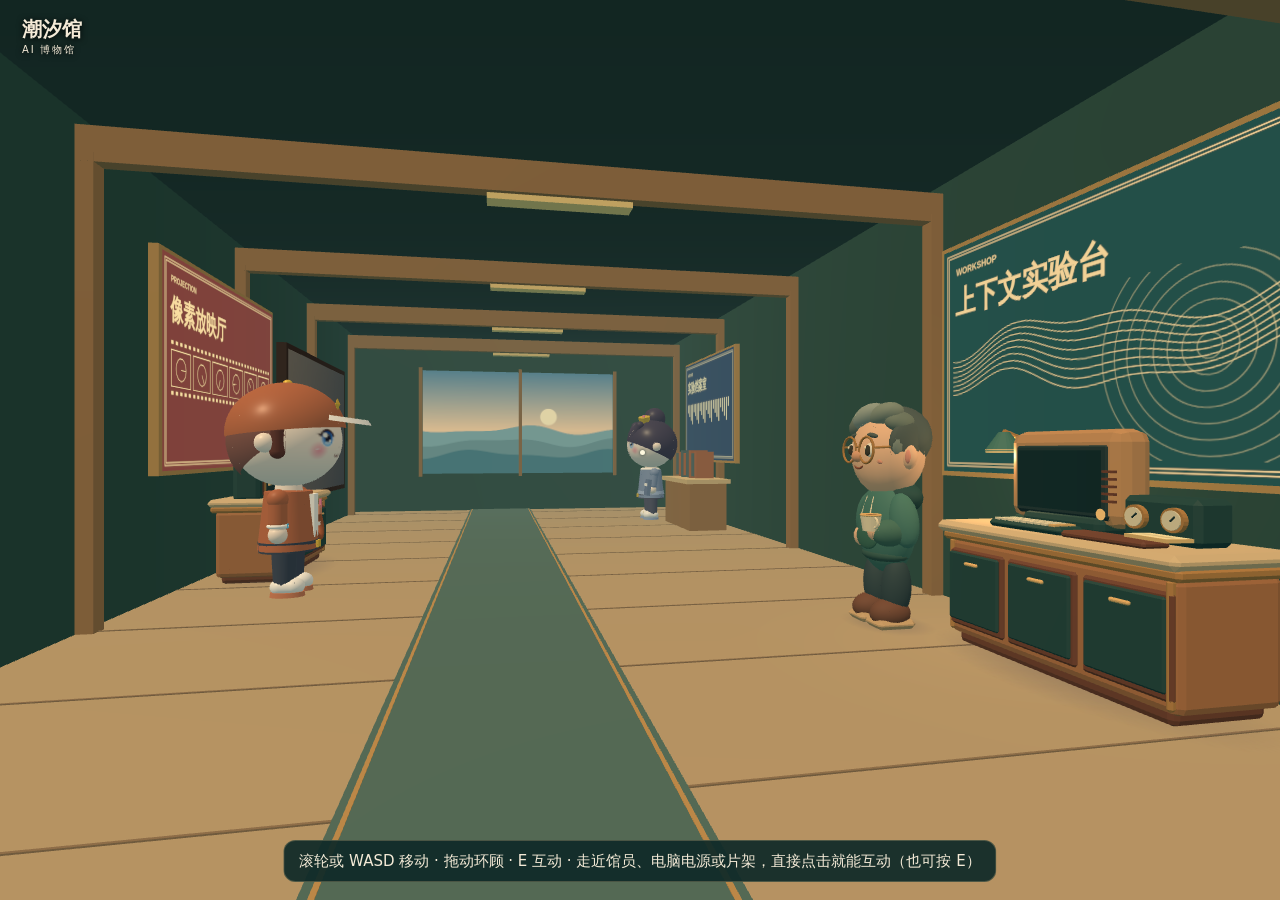
==== commit c7e088cb: "T-20 Make the Tide Museum experiments and screenings playable" ====
--- a/AI-Museum.html
+++ b/AI-Museum.html
@@ -1,4 +1,4 @@
-<!doctype html><html lang="zh-CN"><meta charset="utf-8"><meta name="viewport" content="width=device-width,initial-scale=1,viewport-fit=cover"><title>潮汐馆 · AI 博物馆</title><style>
+<!doctype html><html lang="zh-CN"><meta charset="utf-8"><meta name="viewport" content="width=device-width,initial-scale=1,viewport-fit=cover"><title>潮汐馆 · AI 博物馆</title><link rel="icon" href="data:,"><style>
 *{box-sizing:border-box}body{margin:0;overflow:hidden;background:#182829;color:#f4ead7;font:15px/1.5 system-ui}canvas{position:fixed;inset:0;width:100%;height:100%;touch-action:none;cursor:grab}canvas:active{cursor:grabbing}header{position:fixed;left:22px;top:16px;font:600 20px Georgia,serif;text-shadow:0 1px 6px #000;pointer-events:none}header small{display:block;font:10px system-ui;letter-spacing:.18em}aside{position:fixed;left:50%;bottom:max(18px,env(safe-area-inset-bottom));transform:translateX(-50%);max-width:94vw;width:max-content;text-align:center;background:#102b29ef;border:1px solid #a998715e;border-radius:12px;padding:9px 15px}p{margin:0}nav{display:flex;justify-content:center;gap:6px;flex-wrap:wrap}nav:not(:empty){margin-top:6px}button{min-height:44px;border:0;border-radius:6px;padding:6px 13px;background:#edd6a7;color:#243d38;font:inherit;cursor:pointer}button:focus-visible{outline:3px solid coral}#aim{position:fixed;left:50%;top:50%;width:5px;height:5px;border-radius:50%;background:#fff9df;box-shadow:0 0 3px #293b39;pointer-events:none}#stick{display:none;position:fixed;left:max(16px,env(safe-area-inset-left));bottom:20px;width:76px;height:76px;border:1px solid #fff8;border-radius:50%;background:#102b2970;touch-action:none;place-items:center}#stick i{width:30px;height:30px;border-radius:50%;background:#ece2c4aa}@media(pointer:coarse){#stick{display:grid}aside{left:auto;right:10px;transform:none;max-width:calc(100vw - 115px);font-size:13px}}
 aside.visiting {
   display: flex;
@@ -37,8 +37,8 @@
 #label small {color: #4b6158}
 #label h3 {margin: 4px 0 6px; font: 600 1.1rem/1.45 Georgia,serif}
 #label footer {padding-top: 8px; margin-top: 6px; border-top: 1px solid #bdb293; color: #40594c}
-</style><canvas aria-label="第一人称展馆，可拖动环顾"></canvas><header>潮汐馆<small>AI 博物馆</small></header><div id="aim"></div><div id="stick" aria-label="移动摇杆"><i></i></div><aside><div class="reading"><h2 id="station-title" hidden></h2><p id="status" aria-live="polite"></p><p id="readout" aria-live="polite" hidden></p>
-<details id="label" hidden><summary></summary><article><small></small><h3></h3><p id="label-body"></p><footer></footer></article></details></div><nav></nav></aside><script>/* Three.js r170 classic build */
+</style><link rel="stylesheet" href="assets/tide-museum.css"><canvas aria-label="第一人称展馆，可拖动环顾"></canvas><header>潮汐馆<small>AI 博物馆</small></header><div id="aim"></div><div id="stick" aria-label="移动摇杆"><i></i></div><div id="tide-markers"></div><aside><progress id="tide-progress" max="24" value="0" hidden></progress><div class="reading"><h2 id="station-title" hidden></h2><p id="status" aria-live="polite"></p><p id="readout" aria-live="polite" hidden></p>
+<details id="label" hidden><summary></summary><article><small></small><h3></h3><p id="label-body"></p><footer></footer></article></details><div id="tide-reels"></div></div><nav></nav></aside><script>/* Three.js r170 classic build */
 (function(){
 /**
  * @license
@@ -3438,108 +3438,7 @@
 
   window.PQIsland = PQIsland;
 })();
-</script><script id="museum-copy" type="application/json">{
-  "meta": {
-    "version": "1.1",
-    "locale": "zh-CN",
-    "museum": "潮汐馆 · AI 博物馆",
-    "audience": "first-time-visitor",
-    "sourceRefs": [
-      "content/ai/museum.js",
-      "content/ai/terms.js",
-      "museum/visit.js",
-      "museum/index.html"
-    ]
-  },
-  "stone": {
-    "firstVisit": "推门进来吧，海风大。这儿不收门票，也不考你高等数学。我叫石头，这间馆的看门人。眼前这台终端连着一块空桌面，先直接点「运行终端」查查夜市几点开摊，看看它手边没资料时会怎么答。",
-    "missingContext": "看见了吧？它回你「缺少营业时间」，不是机器坏了，是眼下工作桌面是空的——它没见过夜市的新牌子，总不能闭卷瞎编。点「插入便签」把旁边的营业时间便签递给它，再点一次「运行终端」试试。",
-    "noteInserted": "好，这张写着「夜市 18:00 开摊」的便签已经摊在它的工作桌面上了。刚才它手边空着，只能老实答缺资料；现在有了现成依据——再点「运行终端」，看看回答有什么不一样。",
-    "groundedResult": "这回稳了——「夜市 18:00 开摊（来自便签）」。模型还是同一个，差别只在你亲手把真资料补上了工作桌面。这步演示的是手工补充上下文；真要做成完整的检索增强（RAG），还得靠系统自己先检索出相关材料，再交给模型生成。看完这边，可以去对面像素放映厅和里头实验档案室转转。",
-    "noteRemoved": "便签撤回来了，终端的短期桌面又清空啦。想再对照一次没资料时的表现，直接点「运行终端」就行。",
-    "returning": "又逛回来啦？茶刚沏好。刚才那轮便签实验已经跑通了——想再拿「取下便签」和「插入便签」对照两遍随时动手；要是还没存底，记得去里头实验档案室把这次记录归档。",
-    "returningArchived": "典藏员那边收好你的实验记录了吧？茶还热着，歇会儿慢慢逛。在博物馆里慢半拍，反而容易看清 AI 的脾气——想重演刚才的对照，工作台随时归你用。"
-  },
-  "labels": {
-    "shitou": {
-      "subtitle": "01 · 上下文实验台",
-      "title": "把依据摊上桌，AI 才会开卷作答",
-      "body": "大模型不会自动装进所有实时事实。工作桌面空着时，终端会诚实返回「缺少营业时间」；插入写着「夜市 18:00 开摊」的便签再运行终端，它就会依据桌面资料给出带出处的回答。这一步演示的是手工补充上下文；完整的检索增强（RAG），还需要系统自动检索相关材料后再交给模型生成。",
-      "cue": "先直接「运行终端」，再「插入便签」运行一次，对照前后差别。"
-    },
-    "cinema": {
-      "subtitle": "02 · 像素放映厅",
-      "title": "三卷像素胶片，看懂 AI 七十年",
-      "body": "三卷短片把展馆时间长廊缩进了放映机：第一卷从 1956 年达特茅斯木屋讲到寒冬与深度学习；第二卷记录 Transformer 与 ChatGPT 把算法装进聊天框；第三卷看向开源浪潮与动手干活的智能体。转动放映盘，按时间顺序切换画面。",
-      "cue": "点击「转动放映盘」，依次浏览 3 卷历史胶片（1/3 至 3/3）。"
-    },
-    "archive": {
-      "subtitle": "03 · 实验档案室",
-      "title": "把一次靠谱对照，留成可回看的样本",
-      "body": "馆里不只展出结论，也收藏验证过程。你在上下文实验台跑出的「夜市 18:00 开摊（来自便签）」对照，能证明同一台模型在缺资料与有依据时的行为边界。归档后，这份记录会保存在本地展馆档案中，供下次来馆核对。",
-      "cue": "完成便签实验后，点击「归档实验记录」收藏本次对照。"
-    }
-  },
-  "noteCard": {
-    "title": "星潮夜市营业时间便签",
-    "content": "夜市 18:00 开摊"
-  },
-  "terminal": {
-    "query": "查询：星潮夜市几点开摊？",
-    "idleStatus": "石头 · 上下文实验台 · 终端等待读取资料",
-    "readyStatus": "石头 · 上下文实验台 · 终端已接入营业时间便签",
-    "missingResult": "查询结果 · 缺少营业时间",
-    "groundedResult": "查询结果 · 夜市 18:00 开摊（来自便签）"
-  },
-  "cinema": {
-    "stationName": "像素放映厅",
-    "npcName": "放映员",
-    "greeting": "欢迎来像素放映厅。机子里装了三卷压缩版历史胶片，点「转动放映盘」就能一卷一卷往下看。",
-    "films": [
-      {
-        "index": 1,
-        "label": "胶片 1/3",
-        "title": "1956 达特茅斯木屋 · 从写死规则到数据学习",
-        "caption": "十位学者在夏日黑板写下 AI 的名字。历经两次寒冬后，机器才走出手工死规则，转向从数据里找规律。"
-      },
-      {
-        "index": 2,
-        "label": "胶片 2/3",
-        "title": "2017–2022 破圈之夜 · Transformer 走进聊天框",
-        "caption": "注意力机制让模型看懂前后文，而一个像发消息一样的聊天框，把实验室算法递到了普通人手边。"
-      },
-      {
-        "index": 3,
-        "label": "胶片 3/3",
-        "title": "2025–2026 开源与智能体 · 从动嘴到动手干活",
-        "caption": "开源浪潮拉低了深度推理门槛，AI 开始走进真实工作流，而权限沙箱与人工确认成了新底线。"
-      }
-    ]
-  },
-  "archive": {
-    "stationName": "实验档案室",
-    "npcName": "典藏员",
-    "beforeExperiment": "工作台完成实验后可归档。先去石头那儿把营业时间便签接入终端跑一遍，再来我这儿建档。",
-    "readyToArchive": "有一份实验记录可归档：已收到「夜市 18:00 开摊（来自便签）」的对照结果，点「归档实验记录」就能收入馆藏。",
-    "archived": "已收藏便签实验记录：缺资料返回「缺少营业时间」，接入便签返回「夜市 18:00 开摊（来自便签）」。下次来馆依然能查到这份样本。"
-  },
-  "ui": {
-    "museumTitle": "潮汐馆",
-    "museumSubtitle": "AI 博物馆",
-    "visitPrefix": "拜访",
-    "insertNote": "插入便签",
-    "removeNote": "取下便签",
-    "runTerminal": "运行终端",
-    "backToLab": "回到工作台",
-    "turnReel": "转动放映盘",
-    "archiveRecord": "归档实验记录",
-    "continueBrowse": "继续逛",
-    "readLabel": "查看展签",
-    "closeLabel": "收起展签",
-    "hintDesktop": "滚轮或 WASD 移动 · 拖动环顾 · E 互动",
-    "hintTouch": "左侧摇杆移动 · 拖动画面环顾"
-  }
-}</script><script>/*
+</script><script>/*
 The MIT License
 
 Copyright © 2010-2024 three.js authors
@@ -3587,7 +3486,7 @@
   const board=new THREE.Mesh(new THREE.PlaneGeometry(w,h),new THREE.MeshBasicMaterial({map:texture}));
   board.position.set(x,y,z);parent.add(board);return board;
 }
-scene.add(new THREE.HemisphereLight(0xfff0d4,0x9fbcb5,1.5));
+const ambient = new THREE.HemisphereLight(0xfff0d4,0x9fbcb5,1.5);scene.add(ambient);
 const light=new THREE.DirectionalLight(0xffdfb1,1.65);light.position.set(-5,8,4);scene.add(light);
 const oak=0xa78058, brass=0xc59c61, green=0x305750;
 box(scene,0,-.13,0,9,.25,22,0xbfa986);
@@ -3655,7 +3554,6 @@
   s.rig=PQIsland.createCharacter(s.key);s.rig.group.position.set(-1.23,0,.65);g.add(s.rig.group);
 }
 const [lab,cinema,archive]=stations;
-const sheet=box(lab.group,.99,1.085,.16,.43,.035,.31,0xffe2a0);
 box(lab.counter,.3,1.43,.01,.93,.68,.12,0x253939);
 const display=box(lab.group,.3,1.43,.082,.82,.52,.02,0x96c5ae);
 for(let i=0;i<8;i++)box(archive.group,-.4+i*.22,1.36,0,.16,.5+i%3*.065,.39,i%2?0xba7757:0x5d787c);
@@ -3663,35 +3561,8 @@
 const pixels=Array.from({length:18},(_,i)=>box(cinema.group,-.30+i*.09,1.47,.1,.065,.05,.025,0xe9c086));
 // The original rig and counters remain usable while their models arrive.
 const loader=new MuseumGLTF.GLTFLoader();
-let stoneMixer;
+let stoneMixer, stoneHead, stoneLook = 0;
 let deskReady=false;
-function signalTexture(){
-  const paper=document.createElement('canvas');paper.width=256;paper.height=144;
-  const ctx=paper.getContext('2d');
-  ctx.fillStyle='#163e3d';ctx.fillRect(0,0,256,144);
-  ctx.strokeStyle='#32534e';
-  for(let x=12;x<256;x+=16){ctx.beginPath();ctx.moveTo(x,12);ctx.lineTo(x,133);ctx.stroke();}
-  for(let y=16;y<144;y+=16){ctx.beginPath();ctx.moveTo(10,y);ctx.lineTo(246,y);ctx.stroke();}
-  ctx.strokeStyle='#a3dbb9';ctx.lineWidth=3;ctx.beginPath();ctx.moveTo(12,77);
-  for(let x=13;x<=244;x++)ctx.lineTo(x,77+(8+32*Math.exp(-((x-137)**2)/1200))*Math.sin(x*.094));
-  ctx.stroke();
-  ctx.fillStyle='#d9ca93';
-  for(let i=0;i<6;i++)ctx.fillRect(16+i*11,122,7,6);
-  ctx.fillRect(211,17,27,3);
-  const texture=new THREE.CanvasTexture(paper);texture.colorSpace=THREE.SRGBColorSpace;
-  return texture;
-}
-function syncDesk(){
-  if(deskReady){
-    sheet.position.set(inserted ? .91 : 1.18,1.134,.312);
-    sheet.rotation.y=inserted?0:-.12;
-    sheet.scale.set(.37,.037,.194);
-    display.material.color.setHex(inserted?0xffd387:0xffffff);
-  }else{
-    sheet.position.x=inserted ? .32 : .99;
-    display.material.color.setHex(inserted?0xeed18b:0x96c5ae);
-  }
-}
 async function mountModel(name,station,replace){
   try {
     const url=window.museumModels?.[name] || 'models/'+name+'.glb';
@@ -3719,6 +3590,7 @@
   root.position.copy(lab.rig.group.position);
   lab.group.remove(lab.rig.group);
   lab.rig=null;
+  stoneHead = root.getObjectByName('Listening');
   stoneMixer=new THREE.AnimationMixer(root);
   for(const clip of clips)stoneMixer.clipAction(clip).play();
   floorShadow(lab.group,root.position.x,root.position.z,1.02,.77);
@@ -3726,9 +3598,7 @@
 mountModel('workbench',lab,()=>{
   lab.group.remove(lab.counter);
   display.position.set(.30,1.451,.117);display.scale.set(.80,.456,.022);
-  display.material=new THREE.MeshBasicMaterial({map:signalTexture()});
   deskReady=true;
-  syncDesk();
   const lamp=new THREE.PointLight(0xffcf91,.72,3);
   lamp.position.set(-.391,1.63,.05);lab.group.add(lamp);
   floorShadow(lab.group,.48,.13,2.8,1.3);
@@ -3746,185 +3616,9 @@
  for(let k=0;k<3;k++){ctx.fillStyle=['#789c94','#648781','#406f70'][k];ctx.beginPath();ctx.moveTo(0,h);for(let x=0;x<=w+8;x+=8)ctx.lineTo(x,h*(.57+k*.12)+14*Math.sin(x*.012+k)+7*Math.cos(x*.021));ctx.lineTo(w,h);ctx.fill();}
 });
 for(const x of [-2.7,0,2.7])box(endWall,x,2.45,.04,.09,3,.12,oak);
-let selected=null,film=0,inserted=false,experiment=false,archived=false;
-try { archived=localStorage.getItem('pq-museum-design-record')==='1'; } catch {}
-const copy = JSON.parse(document.querySelector('#museum-copy').textContent);
-const {stone, terminal, noteCard, ui} = copy;
-const placards = new Map([[lab,copy.labels.shitou], [cinema,copy.labels.cinema], [archive,copy.labels.archive]]);
-const card = document.querySelector('aside');
-const heading = document.querySelector('#station-title');
-const label = document.querySelector('#label');
-const labelToggle = label.querySelector('summary');
-const status = document.querySelector('#status');
-const readout = document.querySelector('#readout');
-const nav = document.querySelector('nav');
-let labMessage = '';
-cinema.title = copy.cinema.npcName;
-cinema.place = copy.cinema.stationName;
-archive.title = copy.archive.npcName;
-archive.place = copy.archive.stationName;
-label.ontoggle = () => {
-  labelToggle.textContent = label.open ? ui.closeLabel : ui.readLabel;
-  if (label.open) labelToggle.scrollIntoView({block: 'start'});
-};
-
-function panel(message, actions, detail = '') {
-  readout.hidden = !detail;
-  readout.textContent = detail;
-  status.textContent = message;
-  card.querySelector('.reading').scrollTop = 0;
-  nav.replaceChildren(...actions.map(([text, activate]) => {
-    const button = document.createElement('button');
-    button.textContent = text;
-    button.onclick = activate;
-    return button;
-  }));
-}
-function toggleNote() {
-  inserted = !inserted;
-  syncDesk();
-  labMessage = inserted ? stone.noteInserted : stone.noteRemoved;
-  interact();
-}
-function runTerminal() {
-  if (inserted) experiment = true;
-  labMessage = '';
-  const next = inserted ? [ui.removeNote, toggleNote] : [ui.insertNote, toggleNote];
-  const result = inserted ? terminal.groundedResult : terminal.missingResult;
-  panel(inserted ? stone.groundedResult : stone.missingContext,
-    [next, [ui.backToLab, interact], [ui.continueBrowse, browse]], terminal.query + '\n' + result);
-}
-function interact() {
-  const actions = [];
-  let message, detail = '';
-  if (selected === lab) {
-    message = labMessage;
-    detail = [terminal.query, inserted ? terminal.readyStatus : terminal.idleStatus];
-    if (inserted) detail.push(noteCard.title + ' · ' + noteCard.content);
-    detail = detail.join('\n');
-    actions.push([ui.runTerminal, runTerminal], [inserted ? ui.removeNote : ui.insertNote, toggleNote]);
-  } else if (selected === cinema) {
-    const reel = copy.cinema.films[film];
-    message = copy.cinema.greeting;
-    detail = reel.label + ' · ' + reel.title + '\n' + reel.caption;
-    actions.push([ui.turnReel, () => { film = (film + 1) % copy.cinema.films.length; interact(); }]);
-  } else {
-    message = archived ? copy.archive.archived : experiment ? copy.archive.readyToArchive : copy.archive.beforeExperiment;
-    if (experiment && !archived) actions.push([ui.archiveRecord, () => {
-      archived = true;
-      try { localStorage.setItem('pq-museum-design-record', '1'); } catch {}
-      interact();
-    }]);
-  }
-  panel(message, [...actions, [ui.continueBrowse, browse]], detail);
-}
-let yaw=-.20,pitch=0,nearby,travel=0,drag=null;
-const keys=new Set(),stick={x:0,y:0},ray=new THREE.Raycaster();
-function move(side,forward){
-  const x=camera.position.x+Math.cos(yaw)*side-Math.sin(yaw)*forward;
-  const z=camera.position.z-Math.sin(yaw)*side-Math.cos(yaw)*forward;
-  function clear(x,z){
-    return stations.every(s=>Math.abs(s.z-z)>1.9||Math.sign(s.x)*x<2.41);
-  }
-  if(clear(x,camera.position.z))camera.position.x=THREE.MathUtils.clamp(x,-4.02,4.02);
-  if(clear(camera.position.x,z))camera.position.z=THREE.MathUtils.clamp(z,-10.45,10.45);
-}
-function showPrompt(){
-  if(selected)return;
-  const p=camera.position;
-  const next=stations.find(s=>{
-    const dx=s.x-p.x,dz=s.z-p.z,dist=Math.hypot(dx,dz);
-    return dist<3.25&&(-Math.sin(yaw)*dx-Math.cos(yaw)*dz)/dist>.35;
-  })||null;
-  if(nearby===next)return;
-  nearby=next;
-  if(next)panel(next.place,[[ui.visitPrefix+next.title,()=>enter(next)]]);
-  else panel(matchMedia('(pointer:coarse)').matches?ui.hintTouch:ui.hintDesktop,[]);
-}
-function browse() {
-  selected = null;
-  card.classList.remove('visiting');
-  label.hidden = heading.hidden = true;
-  nearby = undefined;
-  showPrompt();
-}
-function enter(station) {
-  selected = station;
-  travel = 0;
-  keys.clear();
-  resetStick();
-  const exhibit = placards.get(station);
-  card.classList.add('visiting');
-  heading.hidden = label.hidden = false;
-  heading.textContent = station.title + ' · ' + station.place;
-  labelToggle.textContent = ui.readLabel;
-  label.querySelector('small').textContent = exhibit.subtitle;
-  label.querySelector('h3').textContent = exhibit.title;
-  label.querySelector('footer').textContent = exhibit.cue;
-  label.querySelector('p').textContent = exhibit.body;
-  label.open = false;
-  card.querySelector('.reading').scrollTop = 0;
-  if (station === lab) {
-    labMessage = archived ? stone.returningArchived : experiment ? stone.returning : inserted ? stone.noteInserted : stone.firstVisit;
-  }
-  interact();
-}
-canvas.addEventListener('pointerdown',e=>{
-  if(drag)return;
-  drag={id:e.pointerId,x:e.clientX,y:e.clientY,amount:0};
-  canvas.setPointerCapture(e.pointerId);
-});
-canvas.addEventListener('pointermove',e=>{
-  if(drag?.id!==e.pointerId)return;
-  const dx=e.clientX-drag.x,dy=e.clientY-drag.y;
-  drag.amount+=Math.abs(dx)+Math.abs(dy);drag.x=e.clientX;drag.y=e.clientY;
-  if(!selected){yaw-=dx*.004;pitch=THREE.MathUtils.clamp(pitch-dy*.003,-1.1,1.05);}
-});
-canvas.addEventListener('pointerup',e=>{
-  if(drag?.id!==e.pointerId)return;
-  const tap=drag.amount<7;drag=null;
-  if(!tap||selected)return;
-  ray.setFromCamera({x:e.clientX/innerWidth*2-1,y:1-e.clientY/innerHeight*2},camera);
-  const hit=ray.intersectObjects(stations.map(s=>s.group),true)[0];
-  if(hit&&hit.distance<3.5){
-    let root=hit.object;while(root.parent!==scene)root=root.parent;
-    enter(stations.find(s=>s.group===root));
-  }
-});
-canvas.addEventListener('pointercancel',()=>drag=null);
-canvas.addEventListener('wheel',e=>{e.preventDefault();if(!selected && !e.ctrlKey){const unit=e.deltaMode?12:1;yaw-=e.deltaX*unit*.004;travel=THREE.MathUtils.clamp(travel+e.deltaY*unit*.008,-3,3);}},{passive:false});
-addEventListener('keydown',e=>{
- if(e.altKey||e.ctrlKey||e.metaKey)return;
- if(e.code==='Escape'&&selected){browse();return;}
- if(!selected&&e.code==='KeyE'&&nearby&&!e.repeat){enter(nearby);return;}
- if(!selected&&['KeyW','KeyS','KeyA','KeyD','ArrowUp','ArrowDown','ArrowLeft','ArrowRight'].includes(e.code)){e.preventDefault();keys.add(e.code);}
-});
-addEventListener('keyup',e=>keys.delete(e.code));
-const pad=document.querySelector('#stick');let pointer=null;
-function resetStick(){pointer=null;stick.x=stick.y=0;pad.firstElementChild.style.transform='';}
-function slide(e){
- if(pointer!==e.pointerId)return;
- const r=pad.getBoundingClientRect(),x=e.clientX-r.left-r.width/2,y=e.clientY-r.top-r.height/2,scale=Math.max(24,Math.hypot(x,y));
- stick.x=x/scale;stick.y=-y/scale;pad.firstElementChild.style.transform='translate('+stick.x*22+'px,'+(-stick.y*22)+'px)';
-}
-pad.onpointerdown=e=>{pointer=e.pointerId;pad.setPointerCapture(pointer);slide(e);};pad.onpointermove=slide;pad.onlostpointercapture=resetStick;
-addEventListener('blur',()=>{keys.clear();resetStick();travel=0;drag=null;});
-function resize(){camera.aspect=innerWidth/innerHeight;camera.updateProjectionMatrix();renderer.setSize(innerWidth,innerHeight,false);}
-resize();addEventListener('resize',resize);browse();
-const clock=new THREE.Clock();
-renderer.setAnimationLoop(time=>{
- const dt=Math.min(clock.getDelta(),.055);
- if(!selected){
-  yaw+=((+keys.has('ArrowLeft'))-(+keys.has('ArrowRight')))*dt*1.7;
-  const side=stick.x+(+keys.has('KeyD'))-(+keys.has('KeyA'));
-  const forward=stick.y+(+(keys.has('KeyW')||keys.has('ArrowUp')))-(+(keys.has('KeyS')||keys.has('ArrowDown')));
-  const stride=dt*3.2/Math.max(1,Math.hypot(side,forward)),wheel=travel*(1-Math.exp(-dt*9));
-  travel-=wheel;move(side*stride,forward*stride+wheel);showPrompt();
- }
- camera.rotation.set(pitch,yaw,0,'YXZ');
- stoneMixer?.update(dt);
- stations.forEach((s,i)=>{if(!s.rig)return;s.rig.head.rotation.y=Math.sin(time*.0007+i)*.10;s.rig.rightArm.rotation.x=(s===selected?-.55:-.1)+Math.sin(time*.0015+i)*.045;});
- pixels.forEach((p,i)=>{p.scale.y=.09+.5*Math.abs(Math.sin(i*(film+1)*.25+time*.001));});
- renderer.render(scene,camera);
-});
-</script></html>
+</script>
+<script src="assets/tide-interactions.js"></script>
+<script src="assets/tide-films.js"></script>
+<script src="content/ai/tide-trial-copy.js"></script>
+<script src="assets/tide-museum.js"></script>
+</html>
--- a/assets/tide-museum.css
+++ b/assets/tide-museum.css
@@ -0,0 +1,88 @@
+/* The controls stay low in the frame so the exhibits remain the focus. */
+:root {
+  --tide-paper: #f0dcb1;
+  --tide-ink: #16352d;
+  --tide-line: #c2a67868;
+}
+[hidden] { display: none !important; }
+#tide-markers { position: fixed; inset: 0; pointer-events: none; }
+#tide-markers button {
+  position: absolute;
+  transform: translate(-50%, -50%);
+  min-width: 44px;
+  max-width: min(65vw, 210px);
+  white-space: nowrap;
+  border: 1px solid #fff3b1;
+  box-shadow: 0 4px 14px #1d1a2080;
+  pointer-events: auto;
+  font-size: 13px;
+  font-weight: 700;
+}
+#tide-markers button[data-spot="power"] {
+  padding: 0;
+  width: 44px;
+  border-radius: 100%;
+  font-size: 24px;
+  outline: 3px solid #dbbe7866;
+}
+#tide-markers button[data-spot="shelf"] {
+  background: #592f2c;
+  color: #ffdfa2;
+}
+#tide-markers button[data-inserted="true"] { background: #d6e0c6; }
+#tide-markers button[data-quoted="true"] { background: #ffe7a2; box-shadow: 0 0 13px 3px #ffc04f; }
+#tide-markers mark { background: none; color: inherit; }
+#tide-markers button[data-quoted="true"] mark { background: #8d5524; color: #fff6d8; border-radius: 3px; padding: 1px 3px; }
+aside.visiting { border-radius: 10px; }
+aside .secondary { color: #efe3ca; border: 1px solid #978663; background: #153631; }
+aside .primary { background: #f4d79e; color: #19362e; font-weight: 700; }
+aside[data-mode="computer"], aside[data-mode="shelf"] {
+  width: min(39rem, calc(100vw - 24px));
+}
+aside[data-mode="computer"] {
+  width: min(47rem, calc(100vw - 20px));
+  max-height: 45dvh;
+}
+aside[data-mode="computer"] .reading,
+aside[data-mode="shelf"] .reading { padding: 10px 15px; }
+aside[data-mode="computer"] #station-title,
+aside[data-mode="shelf"] #station-title { margin-bottom: 2px; }
+#tide-reels {
+  display: grid;
+  grid-template-columns: repeat(3, minmax(0, 1fr));
+  gap: 6px;
+  margin-top: 8px;
+}
+#tide-reels:empty { display: none; }
+#tide-reels button {
+  display: grid;
+  grid-template-columns: 1fr;
+  gap: 4px;
+  align-content: start;
+  background: #25423a;
+  border: 1px solid var(--tide-line);
+  color: var(--tide-paper);
+  text-align: left;
+  line-height: 1.25;
+  padding: 8px 9px 9px;
+}
+#tide-reels button[aria-pressed="true"] { color: var(--tide-ink); background: var(--tide-paper); }
+#tide-reels button span { font-variant-numeric: tabular-nums; font-size: 12px; }
+#tide-reels button small { font-size: 11px; line-height: 1.35; }
+#tide-progress { display: block; width: 100%; height: 4px; margin: 0; accent-color: #f2ce8e; }
+aside[data-mode="screen"] { width: max-content; max-width: calc(100vw - 18px); }
+aside[data-mode="screen"] .reading { padding: 5px 12px; text-align: center; }
+aside[data-mode="screen"] #status { font-size: .86rem; }
+aside[data-mode="screen"] nav { gap: 5px; padding: 4px 7px; justify-content: center; }
+body:has(aside[data-mode="roaming"]) #stick { display: grid; }
+body:has(aside[data-mode="roaming"]) #aim { display: block; }
+@media (pointer: fine) { body:has(aside[data-mode="roaming"]) #stick { display: none; } }
+@media (max-width: 620px), (max-height: 500px) {
+  #tide-markers button:not([data-spot="power"]) { padding-inline: 8px; }
+  aside[data-mode="computer"] .reading,
+  aside[data-mode="shelf"] .reading { padding: 7px 9px; }
+  aside[data-mode="shelf"] .reading { overflow: auto; }
+  aside[data-mode="computer"] #readout { margin: 5px 0 0; padding: 5px 7px; font-size: .88rem; }
+  aside[data-mode="computer"] nav button,
+  aside[data-mode="screen"] nav button { padding-inline: 8px; font-size: 13px; }
+}
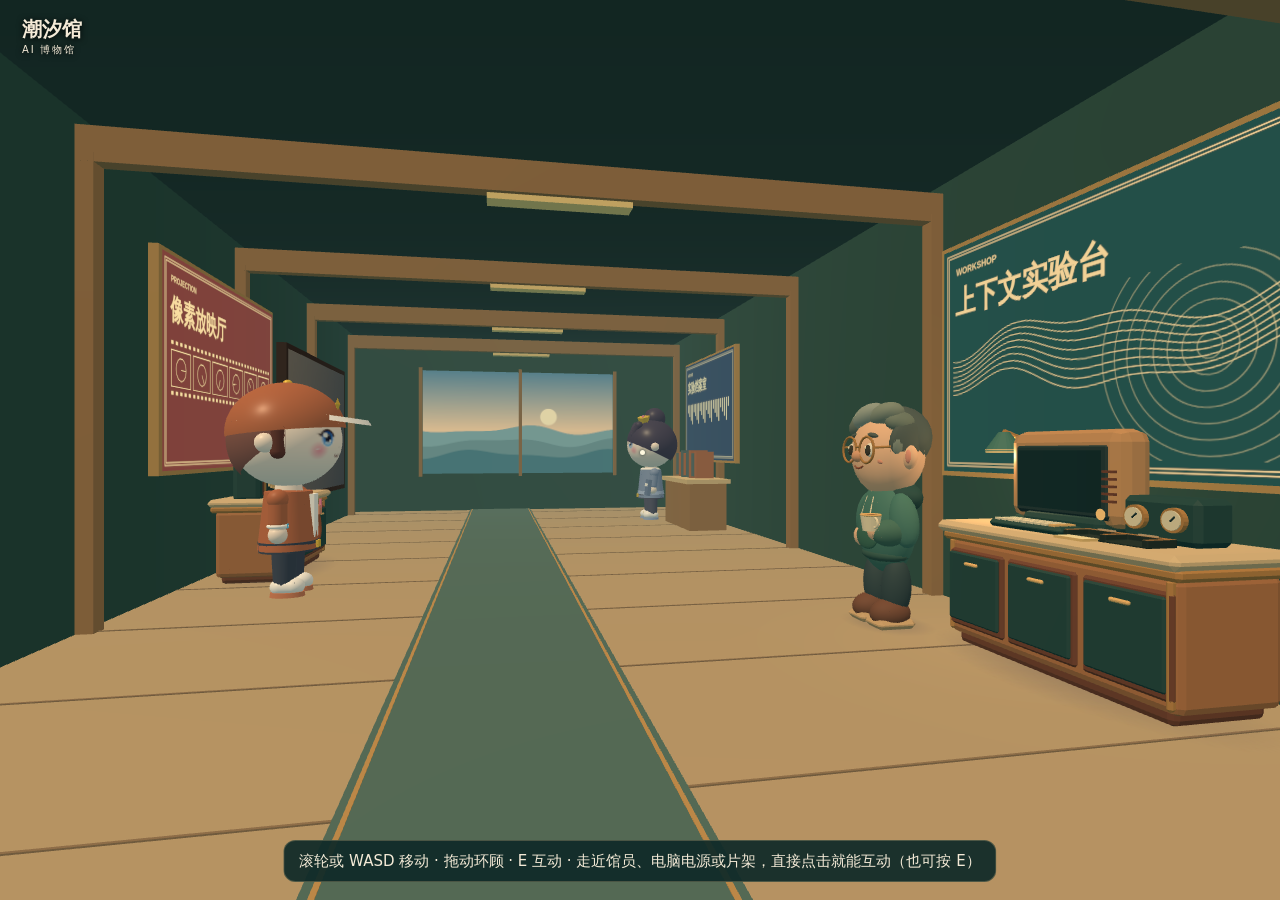
==== commit 8da0502a: "T-26 Make the Tide Museum note tray readable on landscape touch" ====
--- a/AI-Museum.html
+++ b/AI-Museum.html
@@ -3464,7 +3464,7 @@
 /* Three.js r170 GLTFLoader and BufferGeometryUtils | MIT | see LICENSE-three */
 var MuseumGLTF=(()=>{var Q=Object.defineProperty;var Lt=Object.getOwnPropertyDescriptor;var Ot=Object.getOwnPropertyNames;var Bt=Object.prototype.hasOwnProperty;var Ct=(f,t)=>{for(var e in t)Q(f,e,{get:t[e],enumerable:!0})},Dt=(f,t,e,i)=>{if(t&&typeof t=="object"||typeof t=="function")for(let n of Ot(t))!Bt.call(f,n)&&n!==e&&Q(f,n,{get:()=>t[n],enumerable:!(i=Lt(t,n))||i.enumerable});return f};var kt=f=>Dt(Q({},"__esModule",{value:!0}),f);var Wt={};Ct(Wt,{GLTFLoader:()=>Te});var{AnimationClip:Ve,Bone:Xe,Box3:We,BufferAttribute:U,BufferGeometry:Z,ClampToEdgeWrapping:Ye,Color:L,ColorManagement:J,DirectionalLight:qe,DoubleSide:Qe,FileLoader:$,FrontSide:Ze,Group:K,ImageBitmapLoader:Je,InstancedMesh:$e,InterleavedBuffer:ee,InterleavedBufferAttribute:te,Interpolant:et,InterpolateDiscrete:tt,InterpolateLinear:ne,Line:nt,LineBasicMaterial:st,LineLoop:rt,LineSegments:it,LinearFilter:z,LinearMipmapLinearFilter:se,LinearMipmapNearestFilter:ot,LinearSRGBColorSpace:_,Loader:at,LoaderUtils:D,Material:V,MathUtils:ct,Matrix4:F,Mesh:ut,MeshBasicMaterial:k,MeshPhysicalMaterial:y,MeshStandardMaterial:re,MirroredRepeatWrapping:lt,NearestFilter:ie,NearestMipmapLinearFilter:ft,NearestMipmapNearestFilter:dt,NumberKeyframeTrack:oe,Object3D:ae,OrthographicCamera:ht,PerspectiveCamera:pt,PointLight:mt,Points:gt,PointsMaterial:At,PropertyBinding:Tt,Quaternion:ce,QuaternionKeyframeTrack:ue,RepeatWrapping:X,Skeleton:Rt,SkinnedMesh:xt,Sphere:bt,SpotLight:Et,Texture:le,TextureLoader:wt,TriangleFanDrawMode:G,TriangleStripDrawMode:W,Vector2:fe,Vector3:O,VectorKeyframeTrack:de,SRGBColorSpace:P,InstancedBufferAttribute:he,Float32BufferAttribute:Pt,TrianglesDrawMode:yt}=window.THREE;function pe(f,t){if(t===yt)return console.warn("THREE.BufferGeometryUtils.toTrianglesDrawMode(): Geometry already defined as triangles."),f;if(t===G||t===W){let e=f.getIndex();if(e===null){let s=[],a=f.getAttribute("position");if(a!==void 0){for(let o=0;o<a.count;o++)s.push(o);f.setIndex(s),e=f.getIndex()}else return console.error("THREE.BufferGeometryUtils.toTrianglesDrawMode(): Undefined position attribute. Processing not possible."),f}let i=e.count-2,n=[];if(t===G)for(let s=1;s<=i;s++)n.push(e.getX(0)),n.push(e.getX(s)),n.push(e.getX(s+1));else for(let s=0;s<i;s++)s%2===0?(n.push(e.getX(s)),n.push(e.getX(s+1)),n.push(e.getX(s+2))):(n.push(e.getX(s+2)),n.push(e.getX(s+1)),n.push(e.getX(s)));n.length/3!==i&&console.error("THREE.BufferGeometryUtils.toTrianglesDrawMode(): Unable to generate correct amount of triangles.");let r=f.clone();return r.setIndex(n),r.clearGroups(),r}else return console.error("THREE.BufferGeometryUtils.toTrianglesDrawMode(): Unknown draw mode:",t),f}var Te=class extends at{constructor(t){super(t),this.dracoLoader=null,this.ktx2Loader=null,this.meshoptDecoder=null,this.pluginCallbacks=[],this.register(function(e){return new Ee(e)}),this.register(function(e){return new we(e)}),this.register(function(e){return new Be(e)}),this.register(function(e){return new Ce(e)}),this.register(function(e){return new De(e)}),this.register(function(e){return new Se(e)}),this.register(function(e){return new _e(e)}),this.register(function(e){return new Me(e)}),this.register(function(e){return new Ie(e)}),this.register(function(e){return new be(e)}),this.register(function(e){return new Ne(e)}),this.register(function(e){return new ye(e)}),this.register(function(e){return new Oe(e)}),this.register(function(e){return new Le(e)}),this.register(function(e){return new Re(e)}),this.register(function(e){return new ke(e)}),this.register(function(e){return new Pe(e)})}load(t,e,i,n){let r=this,s;if(this.resourcePath!=="")s=this.resourcePath;else if(this.path!==""){let c=D.extractUrlBase(t);s=D.resolveURL(c,this.path)}else s=D.extractUrlBase(t);this.manager.itemStart(t);let a=function(c){n?n(c):console.error(c),r.manager.itemError(t),r.manager.itemEnd(t)},o=new $(this.manager);o.setPath(this.path),o.setResponseType("arraybuffer"),o.setRequestHeader(this.requestHeader),o.setWithCredentials(this.withCredentials),o.load(t,function(c){try{r.parse(c,s,function(l){e(l),r.manager.itemEnd(t)},a)}catch(l){a(l)}},i,a)}setDRACOLoader(t){return this.dracoLoader=t,this}setKTX2Loader(t){return this.ktx2Loader=t,this}setMeshoptDecoder(t){return this.meshoptDecoder=t,this}register(t){return this.pluginCallbacks.indexOf(t)===-1&&this.pluginCallbacks.push(t),this}unregister(t){return this.pluginCallbacks.indexOf(t)!==-1&&this.pluginCallbacks.splice(this.pluginCallbacks.indexOf(t),1),this}parse(t,e,i,n){let r,s={},a={},o=new TextDecoder;if(typeof t=="string")r=JSON.parse(t);else if(t instanceof ArrayBuffer)if(o.decode(new Uint8Array(t,0,4))===Nt){try{s[g.KHR_BINARY_GLTF]=new He(t)}catch(u){n&&n(u);return}r=JSON.parse(s[g.KHR_BINARY_GLTF].content)}else r=JSON.parse(o.decode(t));else r=t;if(r.asset===void 0||r.asset.version[0]<2){n&&n(new Error("THREE.GLTFLoader: Unsupported asset. glTF versions >=2.0 are supported."));return}let c=new ze(r,{path:e||this.resourcePath||"",crossOrigin:this.crossOrigin,requestHeader:this.requestHeader,manager:this.manager,ktx2Loader:this.ktx2Loader,meshoptDecoder:this.meshoptDecoder});c.fileLoader.setRequestHeader(this.requestHeader);for(let l=0;l<this.pluginCallbacks.length;l++){let u=this.pluginCallbacks[l](c);u.name||console.error("THREE.GLTFLoader: Invalid plugin found: missing name"),a[u.name]=u,s[u.name]=!0}if(r.extensionsUsed)for(let l=0;l<r.extensionsUsed.length;++l){let u=r.extensionsUsed[l],d=r.extensionsRequired||[];switch(u){case g.KHR_MATERIALS_UNLIT:s[u]=new xe;break;case g.KHR_DRACO_MESH_COMPRESSION:s[u]=new ve(r,this.dracoLoader);break;case g.KHR_TEXTURE_TRANSFORM:s[u]=new Ue;break;case g.KHR_MESH_QUANTIZATION:s[u]=new Fe;break;default:d.indexOf(u)>=0&&a[u]===void 0&&console.warn('THREE.GLTFLoader: Unknown extension "'+u+'".')}}c.setExtensions(s),c.setPlugins(a),c.parse(i,n)}parseAsync(t,e){let i=this;return new Promise(function(n,r){i.parse(t,e,n,r)})}};function Ht(){let f={};return{get:function(t){return f[t]},add:function(t,e){f[t]=e},remove:function(t){delete f[t]},removeAll:function(){f={}}}}var g={KHR_BINARY_GLTF:"KHR_binary_glTF",KHR_DRACO_MESH_COMPRESSION:"KHR_draco_mesh_compression",KHR_LIGHTS_PUNCTUAL:"KHR_lights_punctual",KHR_MATERIALS_CLEARCOAT:"KHR_materials_clearcoat",KHR_MATERIALS_DISPERSION:"KHR_materials_dispersion",KHR_MATERIALS_IOR:"KHR_materials_ior",KHR_MATERIALS_SHEEN:"KHR_materials_sheen",KHR_MATERIALS_SPECULAR:"KHR_materials_specular",KHR_MATERIALS_TRANSMISSION:"KHR_materials_transmission",KHR_MATERIALS_IRIDESCENCE:"KHR_materials_iridescence",KHR_MATERIALS_ANISOTROPY:"KHR_materials_anisotropy",KHR_MATERIALS_UNLIT:"KHR_materials_unlit",KHR_MATERIALS_VOLUME:"KHR_materials_volume",KHR_TEXTURE_BASISU:"KHR_texture_basisu",KHR_TEXTURE_TRANSFORM:"KHR_texture_transform",KHR_MESH_QUANTIZATION:"KHR_mesh_quantization",KHR_MATERIALS_EMISSIVE_STRENGTH:"KHR_materials_emissive_strength",EXT_MATERIALS_BUMP:"EXT_materials_bump",EXT_TEXTURE_WEBP:"EXT_texture_webp",EXT_TEXTURE_AVIF:"EXT_texture_avif",EXT_MESHOPT_COMPRESSION:"EXT_meshopt_compression",EXT_MESH_GPU_INSTANCING:"EXT_mesh_gpu_instancing"},Re=class{constructor(t){this.parser=t,this.name=g.KHR_LIGHTS_PUNCTUAL,this.cache={refs:{},uses:{}}}_markDefs(){let t=this.parser,e=this.parser.json.nodes||[];for(let i=0,n=e.length;i<n;i++){let r=e[i];r.extensions&&r.extensions[this.name]&&r.extensions[this.name].light!==void 0&&t._addNodeRef(this.cache,r.extensions[this.name].light)}}_loadLight(t){let e=this.parser,i="light:"+t,n=e.cache.get(i);if(n)return n;let r=e.json,o=((r.extensions&&r.extensions[this.name]||{}).lights||[])[t],c,l=new L(16777215);o.color!==void 0&&l.setRGB(o.color[0],o.color[1],o.color[2],_);let u=o.range!==void 0?o.range:0;switch(o.type){case"directional":c=new qe(l),c.target.position.set(0,0,-1),c.add(c.target);break;case"point":c=new mt(l),c.distance=u;break;case"spot":c=new Et(l),c.distance=u,o.spot=o.spot||{},o.spot.innerConeAngle=o.spot.innerConeAngle!==void 0?o.spot.innerConeAngle:0,o.spot.outerConeAngle=o.spot.outerConeAngle!==void 0?o.spot.outerConeAngle:Math.PI/4,c.angle=o.spot.outerConeAngle,c.penumbra=1-o.spot.innerConeAngle/o.spot.outerConeAngle,c.target.position.set(0,0,-1),c.add(c.target);break;default:throw new Error("THREE.GLTFLoader: Unexpected light type: "+o.type)}return c.position.set(0,0,0),c.decay=2,M(c,o),o.intensity!==void 0&&(c.intensity=o.intensity),c.name=e.createUniqueName(o.name||"light_"+t),n=Promise.resolve(c),e.cache.add(i,n),n}getDependency(t,e){if(t==="light")return this._loadLight(e)}createNodeAttachment(t){let e=this,i=this.parser,r=i.json.nodes[t],a=(r.extensions&&r.extensions[this.name]||{}).light;return a===void 0?null:this._loadLight(a).then(function(o){return i._getNodeRef(e.cache,a,o)})}},xe=class{constructor(){this.name=g.KHR_MATERIALS_UNLIT}getMaterialType(){return k}extendParams(t,e,i){let n=[];t.color=new L(1,1,1),t.opacity=1;let r=e.pbrMetallicRoughness;if(r){if(Array.isArray(r.baseColorFactor)){let s=r.baseColorFactor;t.color.setRGB(s[0],s[1],s[2],_),t.opacity=s[3]}r.baseColorTexture!==void 0&&n.push(i.assignTexture(t,"map",r.baseColorTexture,P))}return Promise.all(n)}},be=class{constructor(t){this.parser=t,this.name=g.KHR_MATERIALS_EMISSIVE_STRENGTH}extendMaterialParams(t,e){let n=this.parser.json.materials[t];if(!n.extensions||!n.extensions[this.name])return Promise.resolve();let r=n.extensions[this.name].emissiveStrength;return r!==void 0&&(e.emissiveIntensity=r),Promise.resolve()}},Ee=class{constructor(t){this.parser=t,this.name=g.KHR_MATERIALS_CLEARCOAT}getMaterialType(t){let i=this.parser.json.materials[t];return!i.extensions||!i.extensions[this.name]?null:y}extendMaterialParams(t,e){let i=this.parser,n=i.json.materials[t];if(!n.extensions||!n.extensions[this.name])return Promise.resolve();let r=[],s=n.extensions[this.name];if(s.clearcoatFactor!==void 0&&(e.clearcoat=s.clearcoatFactor),s.clearcoatTexture!==void 0&&r.push(i.assignTexture(e,"clearcoatMap",s.clearcoatTexture)),s.clearcoatRoughnessFactor!==void 0&&(e.clearcoatRoughness=s.clearcoatRoughnessFactor),s.clearcoatRoughnessTexture!==void 0&&r.push(i.assignTexture(e,"clearcoatRoughnessMap",s.clearcoatRoughnessTexture)),s.clearcoatNormalTexture!==void 0&&(r.push(i.assignTexture(e,"clearcoatNormalMap",s.clearcoatNormalTexture)),s.clearcoatNormalTexture.scale!==void 0)){let a=s.clearcoatNormalTexture.scale;e.clearcoatNormalScale=new fe(a,a)}return Promise.all(r)}},we=class{constructor(t){this.parser=t,this.name=g.KHR_MATERIALS_DISPERSION}getMaterialType(t){let i=this.parser.json.materials[t];return!i.extensions||!i.extensions[this.name]?null:y}extendMaterialParams(t,e){let n=this.parser.json.materials[t];if(!n.extensions||!n.extensions[this.name])return Promise.resolve();let r=n.extensions[this.name];return e.dispersion=r.dispersion!==void 0?r.dispersion:0,Promise.resolve()}},ye=class{constructor(t){this.parser=t,this.name=g.KHR_MATERIALS_IRIDESCENCE}getMaterialType(t){let i=this.parser.json.materials[t];return!i.extensions||!i.extensions[this.name]?null:y}extendMaterialParams(t,e){let i=this.parser,n=i.json.materials[t];if(!n.extensions||!n.extensions[this.name])return Promise.resolve();let r=[],s=n.extensions[this.name];return s.iridescenceFactor!==void 0&&(e.iridescence=s.iridescenceFactor),s.iridescenceTexture!==void 0&&r.push(i.assignTexture(e,"iridescenceMap",s.iridescenceTexture)),s.iridescenceIor!==void 0&&(e.iridescenceIOR=s.iridescenceIor),e.iridescenceThicknessRange===void 0&&(e.iridescenceThicknessRange=[100,400]),s.iridescenceThicknessMinimum!==void 0&&(e.iridescenceThicknessRange[0]=s.iridescenceThicknessMinimum),s.iridescenceThicknessMaximum!==void 0&&(e.iridescenceThicknessRange[1]=s.iridescenceThicknessMaximum),s.iridescenceThicknessTexture!==void 0&&r.push(i.assignTexture(e,"iridescenceThicknessMap",s.iridescenceThicknessTexture)),Promise.all(r)}},Se=class{constructor(t){this.parser=t,this.name=g.KHR_MATERIALS_SHEEN}getMaterialType(t){let i=this.parser.json.materials[t];return!i.extensions||!i.extensions[this.name]?null:y}extendMaterialParams(t,e){let i=this.parser,n=i.json.materials[t];if(!n.extensions||!n.extensions[this.name])return Promise.resolve();let r=[];e.sheenColor=new L(0,0,0),e.sheenRoughness=0,e.sheen=1;let s=n.extensions[this.name];if(s.sheenColorFactor!==void 0){let a=s.sheenColorFactor;e.sheenColor.setRGB(a[0],a[1],a[2],_)}return s.sheenRoughnessFactor!==void 0&&(e.sheenRoughness=s.sheenRoughnessFactor),s.sheenColorTexture!==void 0&&r.push(i.assignTexture(e,"sheenColorMap",s.sheenColorTexture,P)),s.sheenRoughnessTexture!==void 0&&r.push(i.assignTexture(e,"sheenRoughnessMap",s.sheenRoughnessTexture)),Promise.all(r)}},_e=class{constructor(t){this.parser=t,this.name=g.KHR_MATERIALS_TRANSMISSION}getMaterialType(t){let i=this.parser.json.materials[t];return!i.extensions||!i.extensions[this.name]?null:y}extendMaterialParams(t,e){let i=this.parser,n=i.json.materials[t];if(!n.extensions||!n.extensions[this.name])return Promise.resolve();let r=[],s=n.extensions[this.name];return s.transmissionFactor!==void 0&&(e.transmission=s.transmissionFactor),s.transmissionTexture!==void 0&&r.push(i.assignTexture(e,"transmissionMap",s.transmissionTexture)),Promise.all(r)}},Me=class{constructor(t){this.parser=t,this.name=g.KHR_MATERIALS_VOLUME}getMaterialType(t){let i=this.parser.json.materials[t];return!i.extensions||!i.extensions[this.name]?null:y}extendMaterialParams(t,e){let i=this.parser,n=i.json.materials[t];if(!n.extensions||!n.extensions[this.name])return Promise.resolve();let r=[],s=n.extensions[this.name];e.thickness=s.thicknessFactor!==void 0?s.thicknessFactor:0,s.thicknessTexture!==void 0&&r.push(i.assignTexture(e,"thicknessMap",s.thicknessTexture)),e.attenuationDistance=s.attenuationDistance||1/0;let a=s.attenuationColor||[1,1,1];return e.attenuationColor=new L().setRGB(a[0],a[1],a[2],_),Promise.all(r)}},Ie=class{constructor(t){this.parser=t,this.name=g.KHR_MATERIALS_IOR}getMaterialType(t){let i=this.parser.json.materials[t];return!i.extensions||!i.extensions[this.name]?null:y}extendMaterialParams(t,e){let n=this.parser.json.materials[t];if(!n.extensions||!n.extensions[this.name])return Promise.resolve();let r=n.extensions[this.name];return e.ior=r.ior!==void 0?r.ior:1.5,Promise.resolve()}},Ne=class{constructor(t){this.parser=t,this.name=g.KHR_MATERIALS_SPECULAR}getMaterialType(t){let i=this.parser.json.materials[t];return!i.extensions||!i.extensions[this.name]?null:y}extendMaterialParams(t,e){let i=this.parser,n=i.json.materials[t];if(!n.extensions||!n.extensions[this.name])return Promise.resolve();let r=[],s=n.extensions[this.name];e.specularIntensity=s.specularFactor!==void 0?s.specularFactor:1,s.specularTexture!==void 0&&r.push(i.assignTexture(e,"specularIntensityMap",s.specularTexture));let a=s.specularColorFactor||[1,1,1];return e.specularColor=new L().setRGB(a[0],a[1],a[2],_),s.specularColorTexture!==void 0&&r.push(i.assignTexture(e,"specularColorMap",s.specularColorTexture,P)),Promise.all(r)}},Le=class{constructor(t){this.parser=t,this.name=g.EXT_MATERIALS_BUMP}getMaterialType(t){let i=this.parser.json.materials[t];return!i.extensions||!i.extensions[this.name]?null:y}extendMaterialParams(t,e){let i=this.parser,n=i.json.materials[t];if(!n.extensions||!n.extensions[this.name])return Promise.resolve();let r=[],s=n.extensions[this.name];return e.bumpScale=s.bumpFactor!==void 0?s.bumpFactor:1,s.bumpTexture!==void 0&&r.push(i.assignTexture(e,"bumpMap",s.bumpTexture)),Promise.all(r)}},Oe=class{constructor(t){this.parser=t,this.name=g.KHR_MATERIALS_ANISOTROPY}getMaterialType(t){let i=this.parser.json.materials[t];return!i.extensions||!i.extensions[this.name]?null:y}extendMaterialParams(t,e){let i=this.parser,n=i.json.materials[t];if(!n.extensions||!n.extensions[this.name])return Promise.resolve();let r=[],s=n.extensions[this.name];return s.anisotropyStrength!==void 0&&(e.anisotropy=s.anisotropyStrength),s.anisotropyRotation!==void 0&&(e.anisotropyRotation=s.anisotropyRotation),s.anisotropyTexture!==void 0&&r.push(i.assignTexture(e,"anisotropyMap",s.anisotropyTexture)),Promise.all(r)}},Be=class{constructor(t){this.parser=t,this.name=g.KHR_TEXTURE_BASISU}loadTexture(t){let e=this.parser,i=e.json,n=i.textures[t];if(!n.extensions||!n.extensions[this.name])return null;let r=n.extensions[this.name],s=e.options.ktx2Loader;if(!s){if(i.extensionsRequired&&i.extensionsRequired.indexOf(this.name)>=0)throw new Error("THREE.GLTFLoader: setKTX2Loader must be called before loading KTX2 textures");return null}return e.loadTextureImage(t,r.source,s)}},Ce=class{constructor(t){this.parser=t,this.name=g.EXT_TEXTURE_WEBP,this.isSupported=null}loadTexture(t){let e=this.name,i=this.parser,n=i.json,r=n.textures[t];if(!r.extensions||!r.extensions[e])return null;let s=r.extensions[e],a=n.images[s.source],o=i.textureLoader;if(a.uri){let c=i.options.manager.getHandler(a.uri);c!==null&&(o=c)}return this.detectSupport().then(function(c){if(c)return i.loadTextureImage(t,s.source,o);if(n.extensionsRequired&&n.extensionsRequired.indexOf(e)>=0)throw new Error("THREE.GLTFLoader: WebP required by asset but unsupported.");return i.loadTexture(t)})}detectSupport(){return this.isSupported||(this.isSupported=new Promise(function(t){let e=new Image;e.src="[data-uri]",e.onload=e.onerror=function(){t(e.height===1)}})),this.isSupported}},De=class{constructor(t){this.parser=t,this.name=g.EXT_TEXTURE_AVIF,this.isSupported=null}loadTexture(t){let e=this.name,i=this.parser,n=i.json,r=n.textures[t];if(!r.extensions||!r.extensions[e])return null;let s=r.extensions[e],a=n.images[s.source],o=i.textureLoader;if(a.uri){let c=i.options.manager.getHandler(a.uri);c!==null&&(o=c)}return this.detectSupport().then(function(c){if(c)return i.loadTextureImage(t,s.source,o);if(n.extensionsRequired&&n.extensionsRequired.indexOf(e)>=0)throw new Error("THREE.GLTFLoader: AVIF required by asset but unsupported.");return i.loadTexture(t)})}detectSupport(){return this.isSupported||(this.isSupported=new Promise(function(t){let e=new Image;e.src="[data-uri]",e.onload=e.onerror=function(){t(e.height===1)}})),this.isSupported}},ke=class{constructor(t){this.name=g.EXT_MESHOPT_COMPRESSION,this.parser=t}loadBufferView(t){let e=this.parser.json,i=e.bufferViews[t];if(i.extensions&&i.extensions[this.name]){let n=i.extensions[this.name],r=this.parser.getDependency("buffer",n.buffer),s=this.parser.options.meshoptDecoder;if(!s||!s.supported){if(e.extensionsRequired&&e.extensionsRequired.indexOf(this.name)>=0)throw new Error("THREE.GLTFLoader: setMeshoptDecoder must be called before loading compressed files");return null}return r.then(function(a){let o=n.byteOffset||0,c=n.byteLength||0,l=n.count,u=n.byteStride,d=new Uint8Array(a,o,c);return s.decodeGltfBufferAsync?s.decodeGltfBufferAsync(l,u,d,n.mode,n.filter).then(function(h){return h.buffer}):s.ready.then(function(){let h=new ArrayBuffer(l*u);return s.decodeGltfBuffer(new Uint8Array(h),l,u,d,n.mode,n.filter),h})})}else return null}},Pe=class{constructor(t){this.name=g.EXT_MESH_GPU_INSTANCING,this.parser=t}createNodeMesh(t){let e=this.parser.json,i=e.nodes[t];if(!i.extensions||!i.extensions[this.name]||i.mesh===void 0)return null;let n=e.meshes[i.mesh];for(let c of n.primitives)if(c.mode!==E.TRIANGLES&&c.mode!==E.TRIANGLE_STRIP&&c.mode!==E.TRIANGLE_FAN&&c.mode!==void 0)return null;let s=i.extensions[this.name].attributes,a=[],o={};for(let c in s)a.push(this.parser.getDependency("accessor",s[c]).then(l=>(o[c]=l,o[c])));return a.length<1?null:(a.push(this.parser.createNodeMesh(t)),Promise.all(a).then(c=>{let l=c.pop(),u=l.isGroup?l.children:[l],d=c[0].count,h=[];for(let m of u){let T=new F,p=new O,A=new ce,x=new O(1,1,1),b=new $e(m.geometry,m.material,d);for(let R=0;R<d;R++)o.TRANSLATION&&p.fromBufferAttribute(o.TRANSLATION,R),o.ROTATION&&A.fromBufferAttribute(o.ROTATION,R),o.SCALE&&x.fromBufferAttribute(o.SCALE,R),b.setMatrixAt(R,T.compose(p,A,x));for(let R in o)if(R==="_COLOR_0"){let S=o[R];b.instanceColor=new he(S.array,S.itemSize,S.normalized)}else R!=="TRANSLATION"&&R!=="ROTATION"&&R!=="SCALE"&&m.geometry.setAttribute(R,o[R]);ae.prototype.copy.call(b,m),this.parser.assignFinalMaterial(b),h.push(b)}return l.isGroup?(l.clear(),l.add(...h),l):h[0]}))}},Nt="glTF",j=12,St={JSON:1313821514,BIN:5130562},He=class{constructor(t){this.name=g.KHR_BINARY_GLTF,this.content=null,this.body=null;let e=new DataView(t,0,j),i=new TextDecoder;if(this.header={magic:i.decode(new Uint8Array(t.slice(0,4))),version:e.getUint32(4,!0),length:e.getUint32(8,!0)},this.header.magic!==Nt)throw new Error("THREE.GLTFLoader: Unsupported glTF-Binary header.");if(this.header.version<2)throw new Error("THREE.GLTFLoader: Legacy binary file detected.");let n=this.header.length-j,r=new DataView(t,j),s=0;for(;s<n;){let a=r.getUint32(s,!0);s+=4;let o=r.getUint32(s,!0);if(s+=4,o===St.JSON){let c=new Uint8Array(t,j+s,a);this.content=i.decode(c)}else if(o===St.BIN){let c=j+s;this.body=t.slice(c,c+a)}s+=a}if(this.content===null)throw new Error("THREE.GLTFLoader: JSON content not found.")}},ve=class{constructor(t,e){if(!e)throw new Error("THREE.GLTFLoader: No DRACOLoader instance provided.");this.name=g.KHR_DRACO_MESH_COMPRESSION,this.json=t,this.dracoLoader=e,this.dracoLoader.preload()}decodePrimitive(t,e){let i=this.json,n=this.dracoLoader,r=t.extensions[this.name].bufferView,s=t.extensions[this.name].attributes,a={},o={},c={};for(let l in s){let u=je[l]||l.toLowerCase();a[u]=s[l]}for(let l in t.attributes){let u=je[l]||l.toLowerCase();if(s[l]!==void 0){let d=i.accessors[t.attributes[l]],h=H[d.componentType];c[u]=h.name,o[u]=d.normalized===!0}}return e.getDependency("bufferView",r).then(function(l){return new Promise(function(u,d){n.decodeDracoFile(l,function(h){for(let m in h.attributes){let T=h.attributes[m],p=o[m];p!==void 0&&(T.normalized=p)}u(h)},a,c,_,d)})})}},Ue=class{constructor(){this.name=g.KHR_TEXTURE_TRANSFORM}extendTexture(t,e){return(e.texCoord===void 0||e.texCoord===t.channel)&&e.offset===void 0&&e.rotation===void 0&&e.scale===void 0||(t=t.clone(),e.texCoord!==void 0&&(t.channel=e.texCoord),e.offset!==void 0&&t.offset.fromArray(e.offset),e.rotation!==void 0&&(t.rotation=e.rotation),e.scale!==void 0&&t.repeat.fromArray(e.scale),t.needsUpdate=!0),t}},Fe=class{constructor(){this.name=g.KHR_MESH_QUANTIZATION}},Y=class extends et{constructor(t,e,i,n){super(t,e,i,n)}copySampleValue_(t){let e=this.resultBuffer,i=this.sampleValues,n=this.valueSize,r=t*n*3+n;for(let s=0;s!==n;s++)e[s]=i[r+s];return e}interpolate_(t,e,i,n){let r=this.resultBuffer,s=this.sampleValues,a=this.valueSize,o=a*2,c=a*3,l=n-e,u=(i-e)/l,d=u*u,h=d*u,m=t*c,T=m-c,p=-2*h+3*d,A=h-d,x=1-p,b=A-d+u;for(let R=0;R!==a;R++){let S=s[T+R+a],I=s[T+R+o]*l,w=s[m+R+a],v=s[m+R]*l;r[R]=x*S+b*I+p*w+A*v}return r}},vt=new ce,Ge=class extends Y{interpolate_(t,e,i,n){let r=super.interpolate_(t,e,i,n);return vt.fromArray(r).normalize().toArray(r),r}},E={FLOAT:5126,FLOAT_MAT3:35675,FLOAT_MAT4:35676,FLOAT_VEC2:35664,FLOAT_VEC3:35665,FLOAT_VEC4:35666,LINEAR:9729,REPEAT:10497,SAMPLER_2D:35678,POINTS:0,LINES:1,LINE_LOOP:2,LINE_STRIP:3,TRIANGLES:4,TRIANGLE_STRIP:5,TRIANGLE_FAN:6,UNSIGNED_BYTE:5121,UNSIGNED_SHORT:5123},H={5120:Int8Array,5121:Uint8Array,5122:Int16Array,5123:Uint16Array,5125:Uint32Array,5126:Float32Array},_t={9728:ie,9729:z,9984:dt,9985:ot,9986:ft,9987:se},Mt={33071:Ye,33648:lt,10497:X},me={SCALAR:1,VEC2:2,VEC3:3,VEC4:4,MAT2:4,MAT3:9,MAT4:16},je={POSITION:"position",NORMAL:"normal",TANGENT:"tangent",TEXCOORD_0:"uv",TEXCOORD_1:"uv1",TEXCOORD_2:"uv2",TEXCOORD_3:"uv3",COLOR_0:"color",WEIGHTS_0:"skinWeight",JOINTS_0:"skinIndex"},B={scale:"scale",translation:"position",rotation:"quaternion",weights:"morphTargetInfluences"},Ut={CUBICSPLINE:void 0,LINEAR:ne,STEP:tt},ge={OPAQUE:"OPAQUE",MASK:"MASK",BLEND:"BLEND"};function Ft(f){return f.DefaultMaterial===void 0&&(f.DefaultMaterial=new re({color:16777215,emissive:0,metalness:1,roughness:1,transparent:!1,depthTest:!0,side:Ze})),f.DefaultMaterial}function C(f,t,e){for(let i in e.extensions)f[i]===void 0&&(t.userData.gltfExtensions=t.userData.gltfExtensions||{},t.userData.gltfExtensions[i]=e.extensions[i])}function M(f,t){t.extras!==void 0&&(typeof t.extras=="object"?Object.assign(f.userData,t.extras):console.warn("THREE.GLTFLoader: Ignoring primitive type .extras, "+t.extras))}function Gt(f,t,e){let i=!1,n=!1,r=!1;for(let c=0,l=t.length;c<l;c++){let u=t[c];if(u.POSITION!==void 0&&(i=!0),u.NORMAL!==void 0&&(n=!0),u.COLOR_0!==void 0&&(r=!0),i&&n&&r)break}if(!i&&!n&&!r)return Promise.resolve(f);let s=[],a=[],o=[];for(let c=0,l=t.length;c<l;c++){let u=t[c];if(i){let d=u.POSITION!==void 0?e.getDependency("accessor",u.POSITION):f.attributes.position;s.push(d)}if(n){let d=u.NORMAL!==void 0?e.getDependency("accessor",u.NORMAL):f.attributes.normal;a.push(d)}if(r){let d=u.COLOR_0!==void 0?e.getDependency("accessor",u.COLOR_0):f.attributes.color;o.push(d)}}return Promise.all([Promise.all(s),Promise.all(a),Promise.all(o)]).then(function(c){let l=c[0],u=c[1],d=c[2];return i&&(f.morphAttributes.position=l),n&&(f.morphAttributes.normal=u),r&&(f.morphAttributes.color=d),f.morphTargetsRelative=!0,f})}function jt(f,t){if(f.updateMorphTargets(),t.weights!==void 0)for(let e=0,i=t.weights.length;e<i;e++)f.morphTargetInfluences[e]=t.weights[e];if(t.extras&&Array.isArray(t.extras.targetNames)){let e=t.extras.targetNames;if(f.morphTargetInfluences.length===e.length){f.morphTargetDictionary={};for(let i=0,n=e.length;i<n;i++)f.morphTargetDictionary[e[i]]=i}else console.warn("THREE.GLTFLoader: Invalid extras.targetNames length. Ignoring names.")}}function Kt(f){let t,e=f.extensions&&f.extensions[g.KHR_DRACO_MESH_COMPRESSION];if(e?t="draco:"+e.bufferView+":"+e.indices+":"+Ae(e.attributes):t=f.indices+":"+Ae(f.attributes)+":"+f.mode,f.targets!==void 0)for(let i=0,n=f.targets.length;i<n;i++)t+=":"+Ae(f.targets[i]);return t}function Ae(f){let t="",e=Object.keys(f).sort();for(let i=0,n=e.length;i<n;i++)t+=e[i]+":"+f[e[i]]+";";return t}function Ke(f){switch(f){case Int8Array:return 1/127;case Uint8Array:return 1/255;case Int16Array:return 1/32767;case Uint16Array:return 1/65535;default:throw new Error("THREE.GLTFLoader: Unsupported normalized accessor component type.")}}function zt(f){return f.search(/\.jpe?g($|\?)/i)>0||f.search(/^data\:image\/jpeg/)===0?"image/jpeg":f.search(/\.webp($|\?)/i)>0||f.search(/^data\:image\/webp/)===0?"image/webp":f.search(/\.ktx2($|\?)/i)>0||f.search(/^data\:image\/ktx2/)===0?"image/ktx2":"image/png"}var Vt=new F,ze=class{constructor(t={},e={}){this.json=t,this.extensions={},this.plugins={},this.options=e,this.cache=new Ht,this.associations=new Map,this.primitiveCache={},this.nodeCache={},this.meshCache={refs:{},uses:{}},this.cameraCache={refs:{},uses:{}},this.lightCache={refs:{},uses:{}},this.sourceCache={},this.textureCache={},this.nodeNamesUsed={};let i=!1,n=-1,r=!1,s=-1;if(typeof navigator<"u"){let a=navigator.userAgent;i=/^((?!chrome|android).)*safari/i.test(a)===!0;let o=a.match(/Version\/(\d+)/);n=i&&o?parseInt(o[1],10):-1,r=a.indexOf("Firefox")>-1,s=r?a.match(/Firefox\/([0-9]+)\./)[1]:-1}typeof createImageBitmap>"u"||i&&n<17||r&&s<98?this.textureLoader=new wt(this.options.manager):this.textureLoader=new Je(this.options.manager),this.textureLoader.setCrossOrigin(this.options.crossOrigin),this.textureLoader.setRequestHeader(this.options.requestHeader),this.fileLoader=new $(this.options.manager),this.fileLoader.setResponseType("arraybuffer"),this.options.crossOrigin==="use-credentials"&&this.fileLoader.setWithCredentials(!0)}setExtensions(t){this.extensions=t}setPlugins(t){this.plugins=t}parse(t,e){let i=this,n=this.json,r=this.extensions;this.cache.removeAll(),this.nodeCache={},this._invokeAll(function(s){return s._markDefs&&s._markDefs()}),Promise.all(this._invokeAll(function(s){return s.beforeRoot&&s.beforeRoot()})).then(function(){return Promise.all([i.getDependencies("scene"),i.getDependencies("animation"),i.getDependencies("camera")])}).then(function(s){let a={scene:s[0][n.scene||0],scenes:s[0],animations:s[1],cameras:s[2],asset:n.asset,parser:i,userData:{}};return C(r,a,n),M(a,n),Promise.all(i._invokeAll(function(o){return o.afterRoot&&o.afterRoot(a)})).then(function(){for(let o of a.scenes)o.updateMatrixWorld();t(a)})}).catch(e)}_markDefs(){let t=this.json.nodes||[],e=this.json.skins||[],i=this.json.meshes||[];for(let n=0,r=e.length;n<r;n++){let s=e[n].joints;for(let a=0,o=s.length;a<o;a++)t[s[a]].isBone=!0}for(let n=0,r=t.length;n<r;n++){let s=t[n];s.mesh!==void 0&&(this._addNodeRef(this.meshCache,s.mesh),s.skin!==void 0&&(i[s.mesh].isSkinnedMesh=!0)),s.camera!==void 0&&this._addNodeRef(this.cameraCache,s.camera)}}_addNodeRef(t,e){e!==void 0&&(t.refs[e]===void 0&&(t.refs[e]=t.uses[e]=0),t.refs[e]++)}_getNodeRef(t,e,i){if(t.refs[e]<=1)return i;let n=i.clone(),r=(s,a)=>{let o=this.associations.get(s);o!=null&&this.associations.set(a,o);for(let[c,l]of s.children.entries())r(l,a.children[c])};return r(i,n),n.name+="_instance_"+t.uses[e]++,n}_invokeOne(t){let e=Object.values(this.plugins);e.push(this);for(let i=0;i<e.length;i++){let n=t(e[i]);if(n)return n}return null}_invokeAll(t){let e=Object.values(this.plugins);e.unshift(this);let i=[];for(let n=0;n<e.length;n++){let r=t(e[n]);r&&i.push(r)}return i}getDependency(t,e){let i=t+":"+e,n=this.cache.get(i);if(!n){switch(t){case"scene":n=this.loadScene(e);break;case"node":n=this._invokeOne(function(r){return r.loadNode&&r.loadNode(e)});break;case"mesh":n=this._invokeOne(function(r){return r.loadMesh&&r.loadMesh(e)});break;case"accessor":n=this.loadAccessor(e);break;case"bufferView":n=this._invokeOne(function(r){return r.loadBufferView&&r.loadBufferView(e)});break;case"buffer":n=this.loadBuffer(e);break;case"material":n=this._invokeOne(function(r){return r.loadMaterial&&r.loadMaterial(e)});break;case"texture":n=this._invokeOne(function(r){return r.loadTexture&&r.loadTexture(e)});break;case"skin":n=this.loadSkin(e);break;case"animation":n=this._invokeOne(function(r){return r.loadAnimation&&r.loadAnimation(e)});break;case"camera":n=this.loadCamera(e);break;default:if(n=this._invokeOne(function(r){return r!=this&&r.getDependency&&r.getDependency(t,e)}),!n)throw new Error("Unknown type: "+t);break}this.cache.add(i,n)}return n}getDependencies(t){let e=this.cache.get(t);if(!e){let i=this,n=this.json[t+(t==="mesh"?"es":"s")]||[];e=Promise.all(n.map(function(r,s){return i.getDependency(t,s)})),this.cache.add(t,e)}return e}loadBuffer(t){let e=this.json.buffers[t],i=this.fileLoader;if(e.type&&e.type!=="arraybuffer")throw new Error("THREE.GLTFLoader: "+e.type+" buffer type is not supported.");if(e.uri===void 0&&t===0)return Promise.resolve(this.extensions[g.KHR_BINARY_GLTF].body);let n=this.options;return new Promise(function(r,s){i.load(D.resolveURL(e.uri,n.path),r,void 0,function(){s(new Error('THREE.GLTFLoader: Failed to load buffer "'+e.uri+'".'))})})}loadBufferView(t){let e=this.json.bufferViews[t];return this.getDependency("buffer",e.buffer).then(function(i){let n=e.byteLength||0,r=e.byteOffset||0;return i.slice(r,r+n)})}loadAccessor(t){let e=this,i=this.json,n=this.json.accessors[t];if(n.bufferView===void 0&&n.sparse===void 0){let s=me[n.type],a=H[n.componentType],o=n.normalized===!0,c=new a(n.count*s);return Promise.resolve(new U(c,s,o))}let r=[];return n.bufferView!==void 0?r.push(this.getDependency("bufferView",n.bufferView)):r.push(null),n.sparse!==void 0&&(r.push(this.getDependency("bufferView",n.sparse.indices.bufferView)),r.push(this.getDependency("bufferView",n.sparse.values.bufferView))),Promise.all(r).then(function(s){let a=s[0],o=me[n.type],c=H[n.componentType],l=c.BYTES_PER_ELEMENT,u=l*o,d=n.byteOffset||0,h=n.bufferView!==void 0?i.bufferViews[n.bufferView].byteStride:void 0,m=n.normalized===!0,T,p;if(h&&h!==u){let A=Math.floor(d/h),x="InterleavedBuffer:"+n.bufferView+":"+n.componentType+":"+A+":"+n.count,b=e.cache.get(x);b||(T=new c(a,A*h,n.count*h/l),b=new ee(T,h/l),e.cache.add(x,b)),p=new te(b,o,d%h/l,m)}else a===null?T=new c(n.count*o):T=new c(a,d,n.count*o),p=new U(T,o,m);if(n.sparse!==void 0){let A=me.SCALAR,x=H[n.sparse.indices.componentType],b=n.sparse.indices.byteOffset||0,R=n.sparse.values.byteOffset||0,S=new x(s[1],b,n.sparse.count*A),I=new c(s[2],R,n.sparse.count*o);a!==null&&(p=new U(p.array.slice(),p.itemSize,p.normalized)),p.normalized=!1;for(let w=0,v=S.length;w<v;w++){let N=S[w];if(p.setX(N,I[w*o]),o>=2&&p.setY(N,I[w*o+1]),o>=3&&p.setZ(N,I[w*o+2]),o>=4&&p.setW(N,I[w*o+3]),o>=5)throw new Error("THREE.GLTFLoader: Unsupported itemSize in sparse BufferAttribute.")}p.normalized=m}return p})}loadTexture(t){let e=this.json,i=this.options,r=e.textures[t].source,s=e.images[r],a=this.textureLoader;if(s.uri){let o=i.manager.getHandler(s.uri);o!==null&&(a=o)}return this.loadTextureImage(t,r,a)}loadTextureImage(t,e,i){let n=this,r=this.json,s=r.textures[t],a=r.images[e],o=(a.uri||a.bufferView)+":"+s.sampler;if(this.textureCache[o])return this.textureCache[o];let c=this.loadImageSource(e,i).then(function(l){l.flipY=!1,l.name=s.name||a.name||"",l.name===""&&typeof a.uri=="string"&&a.uri.startsWith("data:image/")===!1&&(l.name=a.uri);let d=(r.samplers||{})[s.sampler]||{};return l.magFilter=_t[d.magFilter]||z,l.minFilter=_t[d.minFilter]||se,l.wrapS=Mt[d.wrapS]||X,l.wrapT=Mt[d.wrapT]||X,l.generateMipmaps=!l.isCompressedTexture&&l.minFilter!==ie&&l.minFilter!==z,n.associations.set(l,{textures:t}),l}).catch(function(){return null});return this.textureCache[o]=c,c}loadImageSource(t,e){let i=this,n=this.json,r=this.options;if(this.sourceCache[t]!==void 0)return this.sourceCache[t].then(u=>u.clone());let s=n.images[t],a=self.URL||self.webkitURL,o=s.uri||"",c=!1;if(s.bufferView!==void 0)o=i.getDependency("bufferView",s.bufferView).then(function(u){c=!0;let d=new Blob([u],{type:s.mimeType});return o=a.createObjectURL(d),o});else if(s.uri===void 0)throw new Error("THREE.GLTFLoader: Image "+t+" is missing URI and bufferView");let l=Promise.resolve(o).then(function(u){return new Promise(function(d,h){let m=d;e.isImageBitmapLoader===!0&&(m=function(T){let p=new le(T);p.needsUpdate=!0,d(p)}),e.load(D.resolveURL(u,r.path),m,void 0,h)})}).then(function(u){return c===!0&&a.revokeObjectURL(o),M(u,s),u.userData.mimeType=s.mimeType||zt(s.uri),u}).catch(function(u){throw console.error("THREE.GLTFLoader: Couldn't load texture",o),u});return this.sourceCache[t]=l,l}assignTexture(t,e,i,n){let r=this;return this.getDependency("texture",i.index).then(function(s){if(!s)return null;if(i.texCoord!==void 0&&i.texCoord>0&&(s=s.clone(),s.channel=i.texCoord),r.extensions[g.KHR_TEXTURE_TRANSFORM]){let a=i.extensions!==void 0?i.extensions[g.KHR_TEXTURE_TRANSFORM]:void 0;if(a){let o=r.associations.get(s);s=r.extensions[g.KHR_TEXTURE_TRANSFORM].extendTexture(s,a),r.associations.set(s,o)}}return n!==void 0&&(s.colorSpace=n),t[e]=s,s})}assignFinalMaterial(t){let e=t.geometry,i=t.material,n=e.attributes.tangent===void 0,r=e.attributes.color!==void 0,s=e.attributes.normal===void 0;if(t.isPoints){let a="PointsMaterial:"+i.uuid,o=this.cache.get(a);o||(o=new At,V.prototype.copy.call(o,i),o.color.copy(i.color),o.map=i.map,o.sizeAttenuation=!1,this.cache.add(a,o)),i=o}else if(t.isLine){let a="LineBasicMaterial:"+i.uuid,o=this.cache.get(a);o||(o=new st,V.prototype.copy.call(o,i),o.color.copy(i.color),o.map=i.map,this.cache.add(a,o)),i=o}if(n||r||s){let a="ClonedMaterial:"+i.uuid+":";n&&(a+="derivative-tangents:"),r&&(a+="vertex-colors:"),s&&(a+="flat-shading:");let o=this.cache.get(a);o||(o=i.clone(),r&&(o.vertexColors=!0),s&&(o.flatShading=!0),n&&(o.normalScale&&(o.normalScale.y*=-1),o.clearcoatNormalScale&&(o.clearcoatNormalScale.y*=-1)),this.cache.add(a,o),this.associations.set(o,this.associations.get(i))),i=o}t.material=i}getMaterialType(){return re}loadMaterial(t){let e=this,i=this.json,n=this.extensions,r=i.materials[t],s,a={},o=r.extensions||{},c=[];if(o[g.KHR_MATERIALS_UNLIT]){let u=n[g.KHR_MATERIALS_UNLIT];s=u.getMaterialType(),c.push(u.extendParams(a,r,e))}else{let u=r.pbrMetallicRoughness||{};if(a.color=new L(1,1,1),a.opacity=1,Array.isArray(u.baseColorFactor)){let d=u.baseColorFactor;a.color.setRGB(d[0],d[1],d[2],_),a.opacity=d[3]}u.baseColorTexture!==void 0&&c.push(e.assignTexture(a,"map",u.baseColorTexture,P)),a.metalness=u.metallicFactor!==void 0?u.metallicFactor:1,a.roughness=u.roughnessFactor!==void 0?u.roughnessFactor:1,u.metallicRoughnessTexture!==void 0&&(c.push(e.assignTexture(a,"metalnessMap",u.metallicRoughnessTexture)),c.push(e.assignTexture(a,"roughnessMap",u.metallicRoughnessTexture))),s=this._invokeOne(function(d){return d.getMaterialType&&d.getMaterialType(t)}),c.push(Promise.all(this._invokeAll(function(d){return d.extendMaterialParams&&d.extendMaterialParams(t,a)})))}r.doubleSided===!0&&(a.side=Qe);let l=r.alphaMode||ge.OPAQUE;if(l===ge.BLEND?(a.transparent=!0,a.depthWrite=!1):(a.transparent=!1,l===ge.MASK&&(a.alphaTest=r.alphaCutoff!==void 0?r.alphaCutoff:.5)),r.normalTexture!==void 0&&s!==k&&(c.push(e.assignTexture(a,"normalMap",r.normalTexture)),a.normalScale=new fe(1,1),r.normalTexture.scale!==void 0)){let u=r.normalTexture.scale;a.normalScale.set(u,u)}if(r.occlusionTexture!==void 0&&s!==k&&(c.push(e.assignTexture(a,"aoMap",r.occlusionTexture)),r.occlusionTexture.strength!==void 0&&(a.aoMapIntensity=r.occlusionTexture.strength)),r.emissiveFactor!==void 0&&s!==k){let u=r.emissiveFactor;a.emissive=new L().setRGB(u[0],u[1],u[2],_)}return r.emissiveTexture!==void 0&&s!==k&&c.push(e.assignTexture(a,"emissiveMap",r.emissiveTexture,P)),Promise.all(c).then(function(){let u=new s(a);return r.name&&(u.name=r.name),M(u,r),e.associations.set(u,{materials:t}),r.extensions&&C(n,u,r),u})}createUniqueName(t){let e=Tt.sanitizeNodeName(t||"");return e in this.nodeNamesUsed?e+"_"+ ++this.nodeNamesUsed[e]:(this.nodeNamesUsed[e]=0,e)}loadGeometries(t){let e=this,i=this.extensions,n=this.primitiveCache;function r(a){return i[g.KHR_DRACO_MESH_COMPRESSION].decodePrimitive(a,e).then(function(o){return It(o,a,e)})}let s=[];for(let a=0,o=t.length;a<o;a++){let c=t[a],l=Kt(c),u=n[l];if(u)s.push(u.promise);else{let d;c.extensions&&c.extensions[g.KHR_DRACO_MESH_COMPRESSION]?d=r(c):d=It(new Z,c,e),n[l]={primitive:c,promise:d},s.push(d)}}return Promise.all(s)}loadMesh(t){let e=this,i=this.json,n=this.extensions,r=i.meshes[t],s=r.primitives,a=[];for(let o=0,c=s.length;o<c;o++){let l=s[o].material===void 0?Ft(this.cache):this.getDependency("material",s[o].material);a.push(l)}return a.push(e.loadGeometries(s)),Promise.all(a).then(function(o){let c=o.slice(0,o.length-1),l=o[o.length-1],u=[];for(let h=0,m=l.length;h<m;h++){let T=l[h],p=s[h],A,x=c[h];if(p.mode===E.TRIANGLES||p.mode===E.TRIANGLE_STRIP||p.mode===E.TRIANGLE_FAN||p.mode===void 0)A=r.isSkinnedMesh===!0?new xt(T,x):new ut(T,x),A.isSkinnedMesh===!0&&A.normalizeSkinWeights(),p.mode===E.TRIANGLE_STRIP?A.geometry=pe(A.geometry,W):p.mode===E.TRIANGLE_FAN&&(A.geometry=pe(A.geometry,G));else if(p.mode===E.LINES)A=new it(T,x);else if(p.mode===E.LINE_STRIP)A=new nt(T,x);else if(p.mode===E.LINE_LOOP)A=new rt(T,x);else if(p.mode===E.POINTS)A=new gt(T,x);else throw new Error("THREE.GLTFLoader: Primitive mode unsupported: "+p.mode);Object.keys(A.geometry.morphAttributes).length>0&&jt(A,r),A.name=e.createUniqueName(r.name||"mesh_"+t),M(A,r),p.extensions&&C(n,A,p),e.assignFinalMaterial(A),u.push(A)}for(let h=0,m=u.length;h<m;h++)e.associations.set(u[h],{meshes:t,primitives:h});if(u.length===1)return r.extensions&&C(n,u[0],r),u[0];let d=new K;r.extensions&&C(n,d,r),e.associations.set(d,{meshes:t});for(let h=0,m=u.length;h<m;h++)d.add(u[h]);return d})}loadCamera(t){let e,i=this.json.cameras[t],n=i[i.type];if(!n){console.warn("THREE.GLTFLoader: Missing camera parameters.");return}return i.type==="perspective"?e=new pt(ct.radToDeg(n.yfov),n.aspectRatio||1,n.znear||1,n.zfar||2e6):i.type==="orthographic"&&(e=new ht(-n.xmag,n.xmag,n.ymag,-n.ymag,n.znear,n.zfar)),i.name&&(e.name=this.createUniqueName(i.name)),M(e,i),Promise.resolve(e)}loadSkin(t){let e=this.json.skins[t],i=[];for(let n=0,r=e.joints.length;n<r;n++)i.push(this._loadNodeShallow(e.joints[n]));return e.inverseBindMatrices!==void 0?i.push(this.getDependency("accessor",e.inverseBindMatrices)):i.push(null),Promise.all(i).then(function(n){let r=n.pop(),s=n,a=[],o=[];for(let c=0,l=s.length;c<l;c++){let u=s[c];if(u){a.push(u);let d=new F;r!==null&&d.fromArray(r.array,c*16),o.push(d)}else console.warn('THREE.GLTFLoader: Joint "%s" could not be found.',e.joints[c])}return new Rt(a,o)})}loadAnimation(t){let e=this.json,i=this,n=e.animations[t],r=n.name?n.name:"animation_"+t,s=[],a=[],o=[],c=[],l=[];for(let u=0,d=n.channels.length;u<d;u++){let h=n.channels[u],m=n.samplers[h.sampler],T=h.target,p=T.node,A=n.parameters!==void 0?n.parameters[m.input]:m.input,x=n.parameters!==void 0?n.parameters[m.output]:m.output;T.node!==void 0&&(s.push(this.getDependency("node",p)),a.push(this.getDependency("accessor",A)),o.push(this.getDependency("accessor",x)),c.push(m),l.push(T))}return Promise.all([Promise.all(s),Promise.all(a),Promise.all(o),Promise.all(c),Promise.all(l)]).then(function(u){let d=u[0],h=u[1],m=u[2],T=u[3],p=u[4],A=[];for(let x=0,b=d.length;x<b;x++){let R=d[x],S=h[x],I=m[x],w=T[x],v=p[x];if(R===void 0)continue;R.updateMatrix&&R.updateMatrix();let N=i._createAnimationTracks(R,S,I,w,v);if(N)for(let q=0;q<N.length;q++)A.push(N[q])}return new Ve(r,void 0,A)})}createNodeMesh(t){let e=this.json,i=this,n=e.nodes[t];return n.mesh===void 0?null:i.getDependency("mesh",n.mesh).then(function(r){let s=i._getNodeRef(i.meshCache,n.mesh,r);return n.weights!==void 0&&s.traverse(function(a){if(a.isMesh)for(let o=0,c=n.weights.length;o<c;o++)a.morphTargetInfluences[o]=n.weights[o]}),s})}loadNode(t){let e=this.json,i=this,n=e.nodes[t],r=i._loadNodeShallow(t),s=[],a=n.children||[];for(let c=0,l=a.length;c<l;c++)s.push(i.getDependency("node",a[c]));let o=n.skin===void 0?Promise.resolve(null):i.getDependency("skin",n.skin);return Promise.all([r,Promise.all(s),o]).then(function(c){let l=c[0],u=c[1],d=c[2];d!==null&&l.traverse(function(h){h.isSkinnedMesh&&h.bind(d,Vt)});for(let h=0,m=u.length;h<m;h++)l.add(u[h]);return l})}_loadNodeShallow(t){let e=this.json,i=this.extensions,n=this;if(this.nodeCache[t]!==void 0)return this.nodeCache[t];let r=e.nodes[t],s=r.name?n.createUniqueName(r.name):"",a=[],o=n._invokeOne(function(c){return c.createNodeMesh&&c.createNodeMesh(t)});return o&&a.push(o),r.camera!==void 0&&a.push(n.getDependency("camera",r.camera).then(function(c){return n._getNodeRef(n.cameraCache,r.camera,c)})),n._invokeAll(function(c){return c.createNodeAttachment&&c.createNodeAttachment(t)}).forEach(function(c){a.push(c)}),this.nodeCache[t]=Promise.all(a).then(function(c){let l;if(r.isBone===!0?l=new Xe:c.length>1?l=new K:c.length===1?l=c[0]:l=new ae,l!==c[0])for(let u=0,d=c.length;u<d;u++)l.add(c[u]);if(r.name&&(l.userData.name=r.name,l.name=s),M(l,r),r.extensions&&C(i,l,r),r.matrix!==void 0){let u=new F;u.fromArray(r.matrix),l.applyMatrix4(u)}else r.translation!==void 0&&l.position.fromArray(r.translation),r.rotation!==void 0&&l.quaternion.fromArray(r.rotation),r.scale!==void 0&&l.scale.fromArray(r.scale);return n.associations.has(l)||n.associations.set(l,{}),n.associations.get(l).nodes=t,l}),this.nodeCache[t]}loadScene(t){let e=this.extensions,i=this.json.scenes[t],n=this,r=new K;i.name&&(r.name=n.createUniqueName(i.name)),M(r,i),i.extensions&&C(e,r,i);let s=i.nodes||[],a=[];for(let o=0,c=s.length;o<c;o++)a.push(n.getDependency("node",s[o]));return Promise.all(a).then(function(o){for(let l=0,u=o.length;l<u;l++)r.add(o[l]);let c=l=>{let u=new Map;for(let[d,h]of n.associations)(d instanceof V||d instanceof le)&&u.set(d,h);return l.traverse(d=>{let h=n.associations.get(d);h!=null&&u.set(d,h)}),u};return n.associations=c(r),r})}_createAnimationTracks(t,e,i,n,r){let s=[],a=t.name?t.name:t.uuid,o=[];B[r.path]===B.weights?t.traverse(function(d){d.morphTargetInfluences&&o.push(d.name?d.name:d.uuid)}):o.push(a);let c;switch(B[r.path]){case B.weights:c=oe;break;case B.rotation:c=ue;break;case B.position:case B.scale:c=de;break;default:switch(i.itemSize){case 1:c=oe;break;case 2:case 3:default:c=de;break}break}let l=n.interpolation!==void 0?Ut[n.interpolation]:ne,u=this._getArrayFromAccessor(i);for(let d=0,h=o.length;d<h;d++){let m=new c(o[d]+"."+B[r.path],e.array,u,l);n.interpolation==="CUBICSPLINE"&&this._createCubicSplineTrackInterpolant(m),s.push(m)}return s}_getArrayFromAccessor(t){let e=t.array;if(t.normalized){let i=Ke(e.constructor),n=new Float32Array(e.length);for(let r=0,s=e.length;r<s;r++)n[r]=e[r]*i;e=n}return e}_createCubicSplineTrackInterpolant(t){t.createInterpolant=function(i){let n=this instanceof ue?Ge:Y;return new n(this.times,this.values,this.getValueSize()/3,i)},t.createInterpolant.isInterpolantFactoryMethodGLTFCubicSpline=!0}};function Xt(f,t,e){let i=t.attributes,n=new We;if(i.POSITION!==void 0){let a=e.json.accessors[i.POSITION],o=a.min,c=a.max;if(o!==void 0&&c!==void 0){if(n.set(new O(o[0],o[1],o[2]),new O(c[0],c[1],c[2])),a.normalized){let l=Ke(H[a.componentType]);n.min.multiplyScalar(l),n.max.multiplyScalar(l)}}else{console.warn("THREE.GLTFLoader: Missing min/max properties for accessor POSITION.");return}}else return;let r=t.targets;if(r!==void 0){let a=new O,o=new O;for(let c=0,l=r.length;c<l;c++){let u=r[c];if(u.POSITION!==void 0){let d=e.json.accessors[u.POSITION],h=d.min,m=d.max;if(h!==void 0&&m!==void 0){if(o.setX(Math.max(Math.abs(h[0]),Math.abs(m[0]))),o.setY(Math.max(Math.abs(h[1]),Math.abs(m[1]))),o.setZ(Math.max(Math.abs(h[2]),Math.abs(m[2]))),d.normalized){let T=Ke(H[d.componentType]);o.multiplyScalar(T)}a.max(o)}else console.warn("THREE.GLTFLoader: Missing min/max properties for accessor POSITION.")}}n.expandByVector(a)}f.boundingBox=n;let s=new bt;n.getCenter(s.center),s.radius=n.min.distanceTo(n.max)/2,f.boundingSphere=s}function It(f,t,e){let i=t.attributes,n=[];function r(s,a){return e.getDependency("accessor",s).then(function(o){f.setAttribute(a,o)})}for(let s in i){let a=je[s]||s.toLowerCase();a in f.attributes||n.push(r(i[s],a))}if(t.indices!==void 0&&!f.index){let s=e.getDependency("accessor",t.indices).then(function(a){f.setIndex(a)});n.push(s)}return J.workingColorSpace!==_&&"COLOR_0"in i&&console.warn(`THREE.GLTFLoader: Converting vertex colors from "srgb-linear" to "${J.workingColorSpace}" not supported.`),M(f,t),Xt(f,t,e),Promise.all(n).then(function(){return t.targets!==void 0?Gt(f,t.targets,e):f})}return kt(Wt);})();
 
-</script><script>window.museumModels={"stone":"[data-uri]